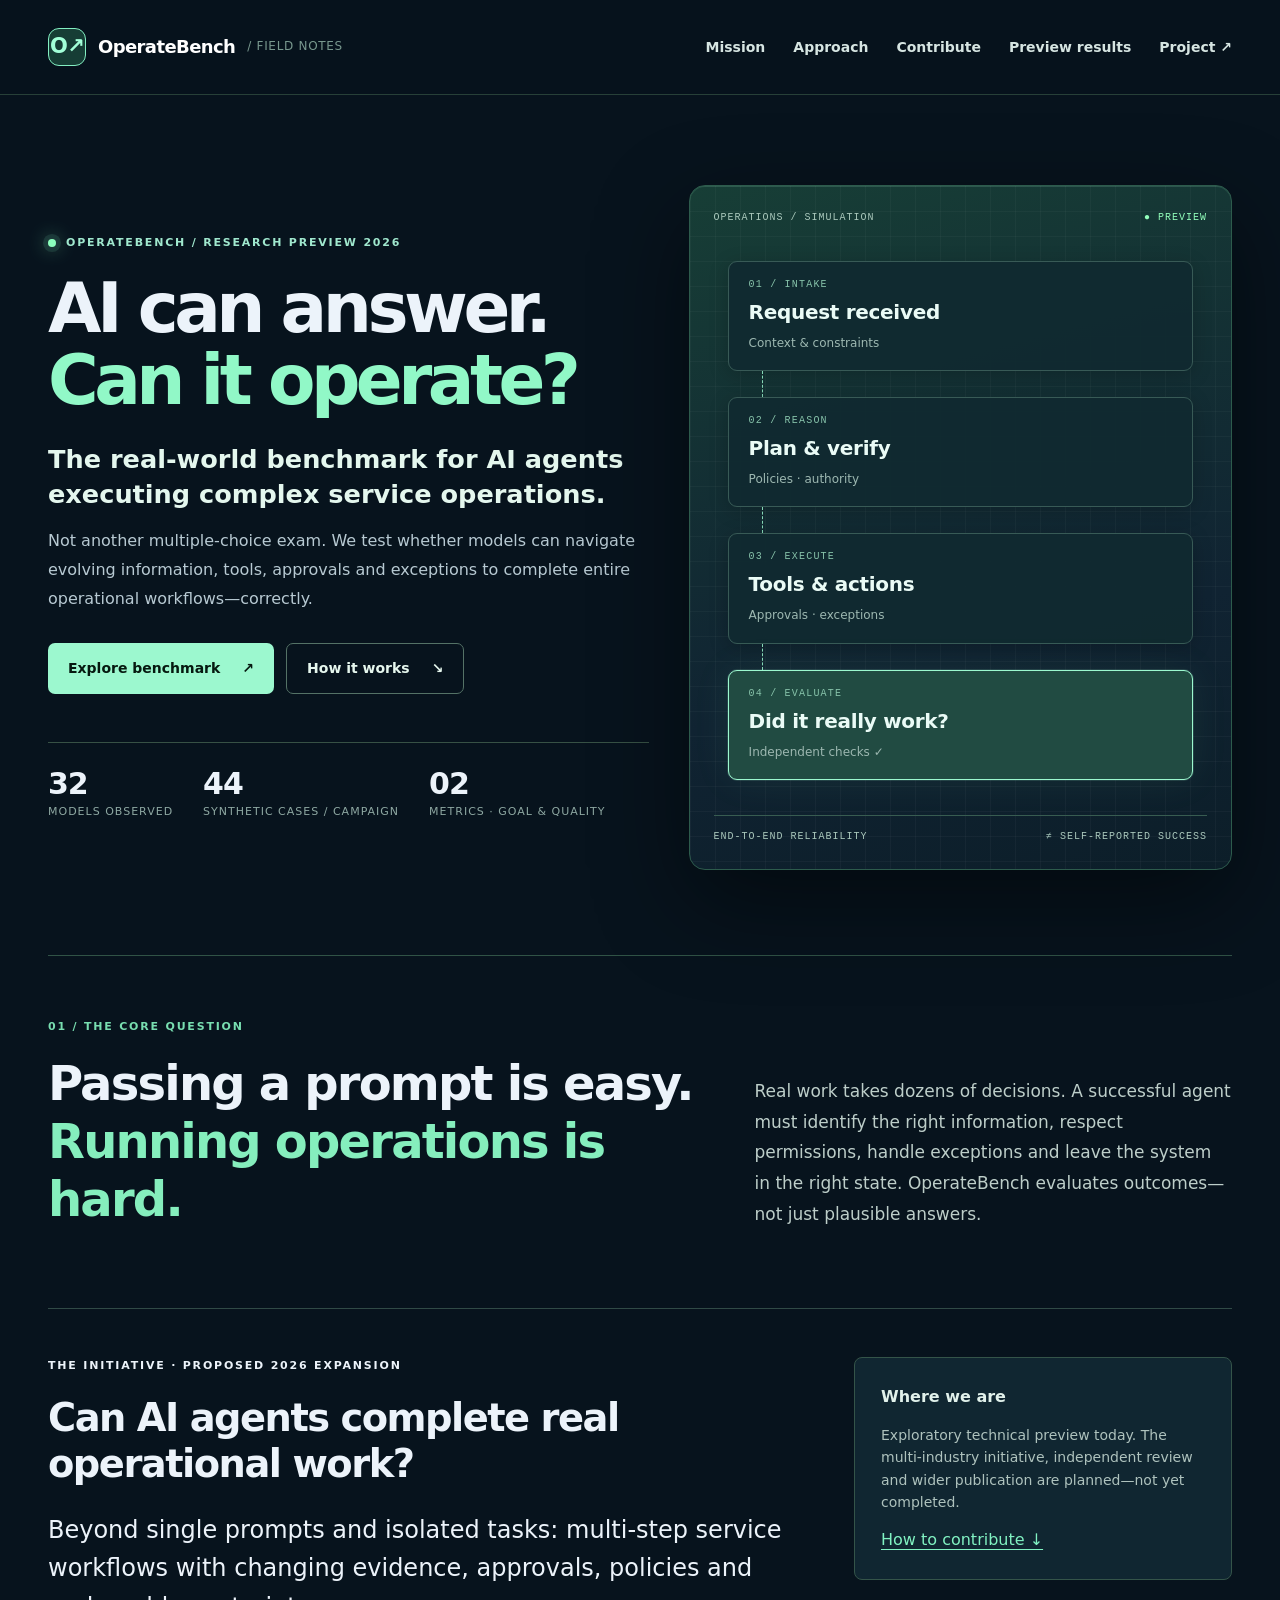
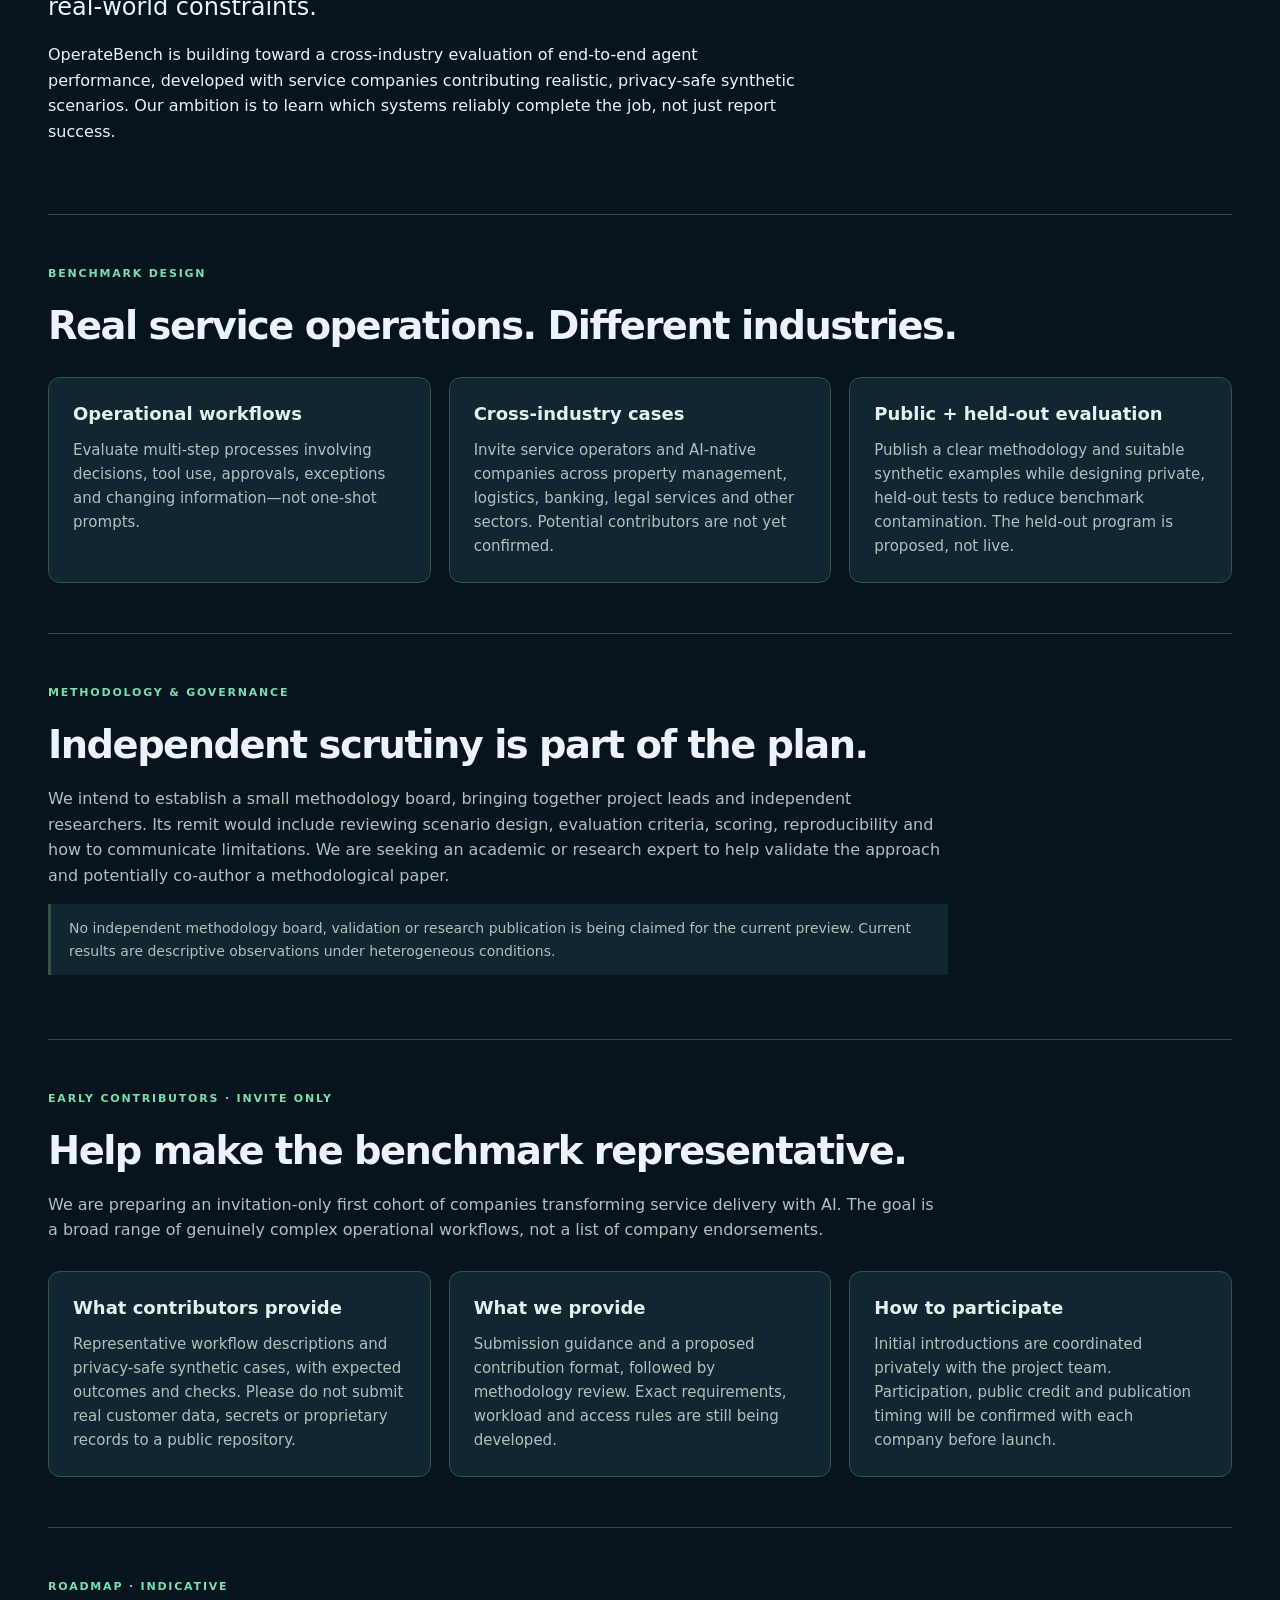
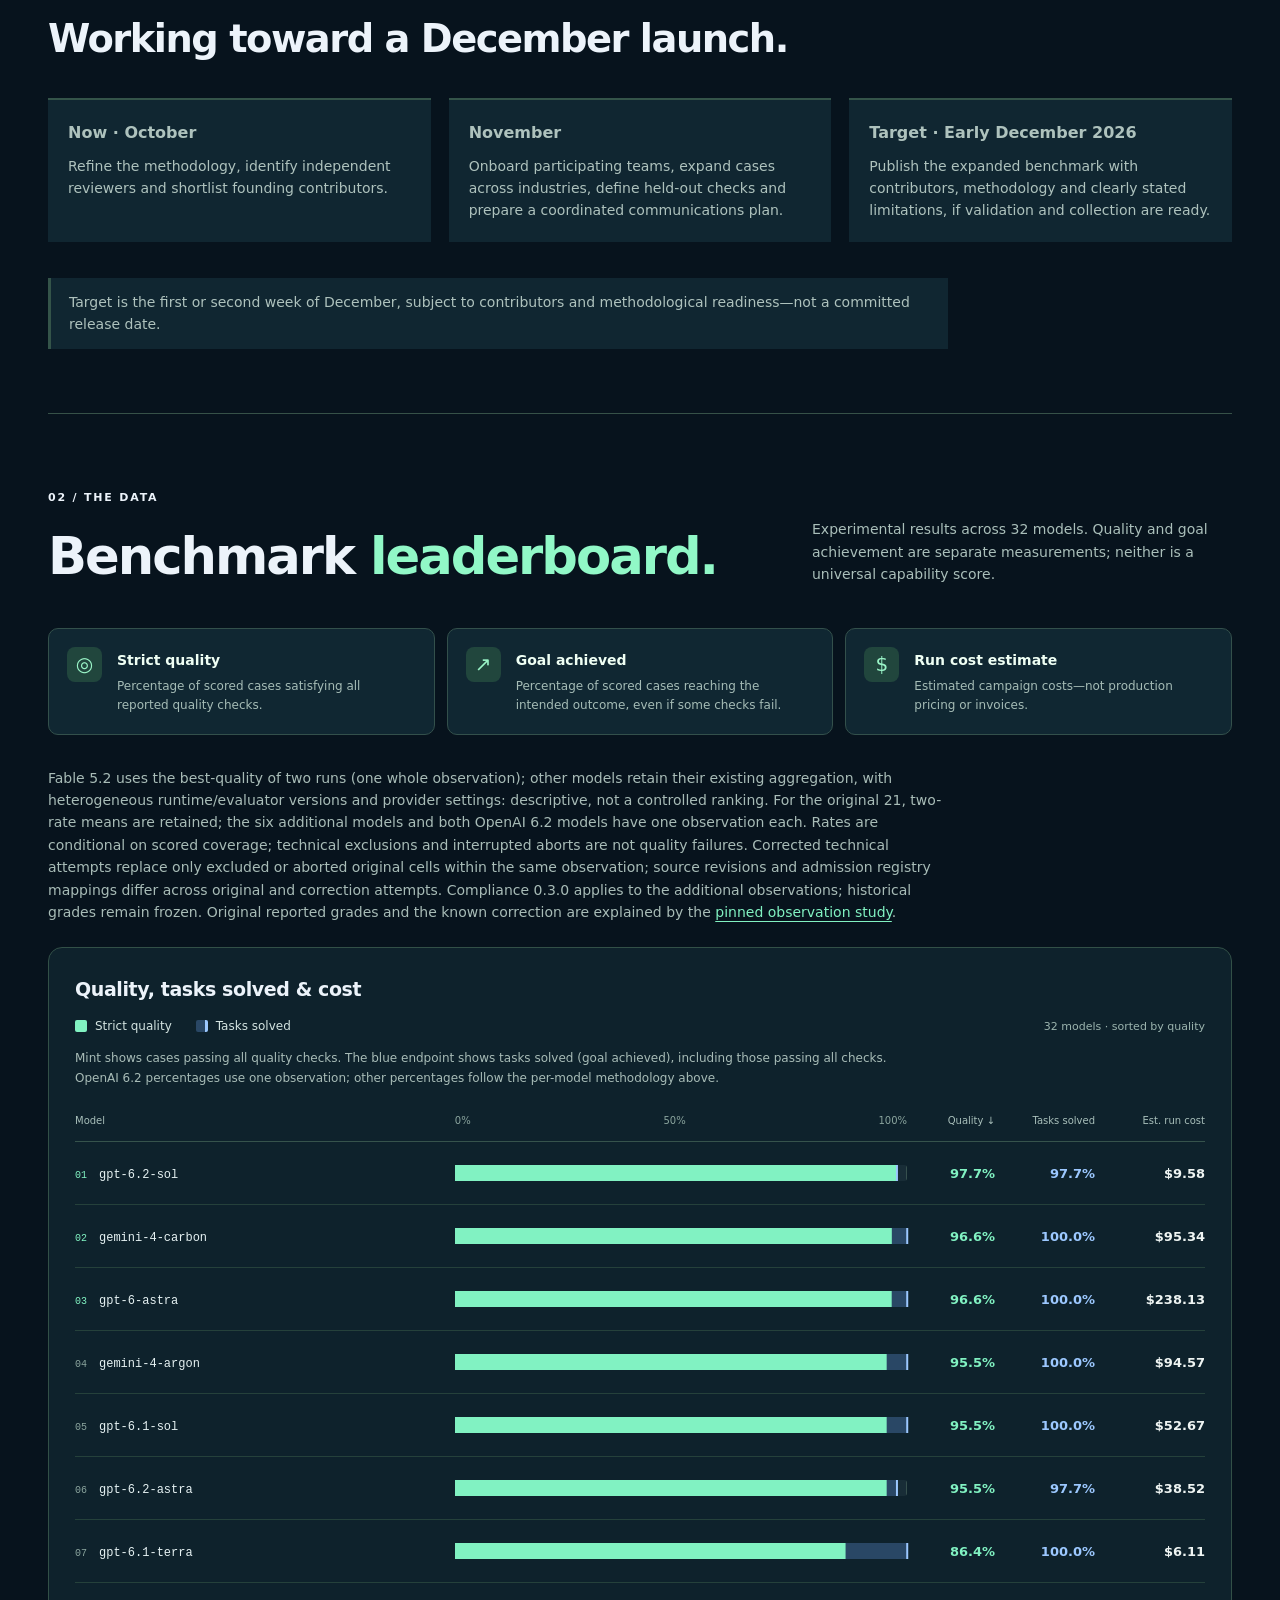
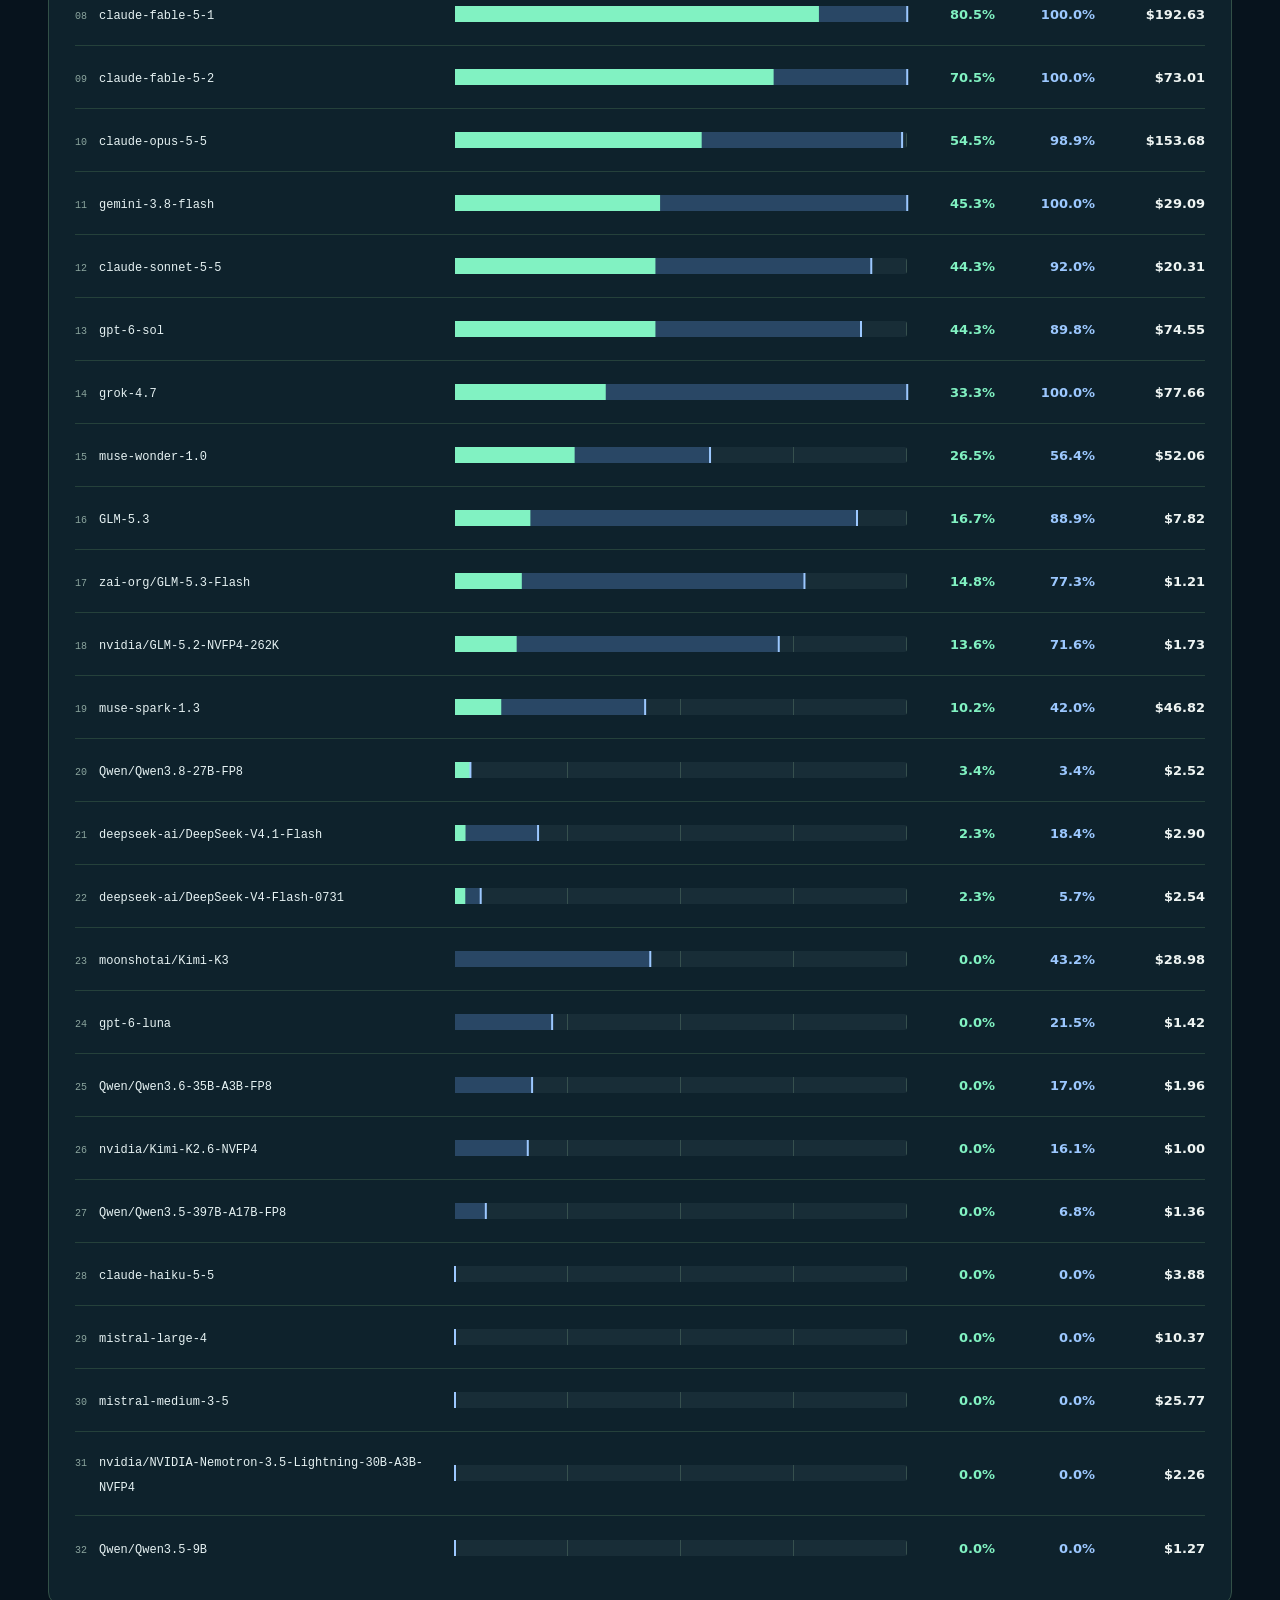
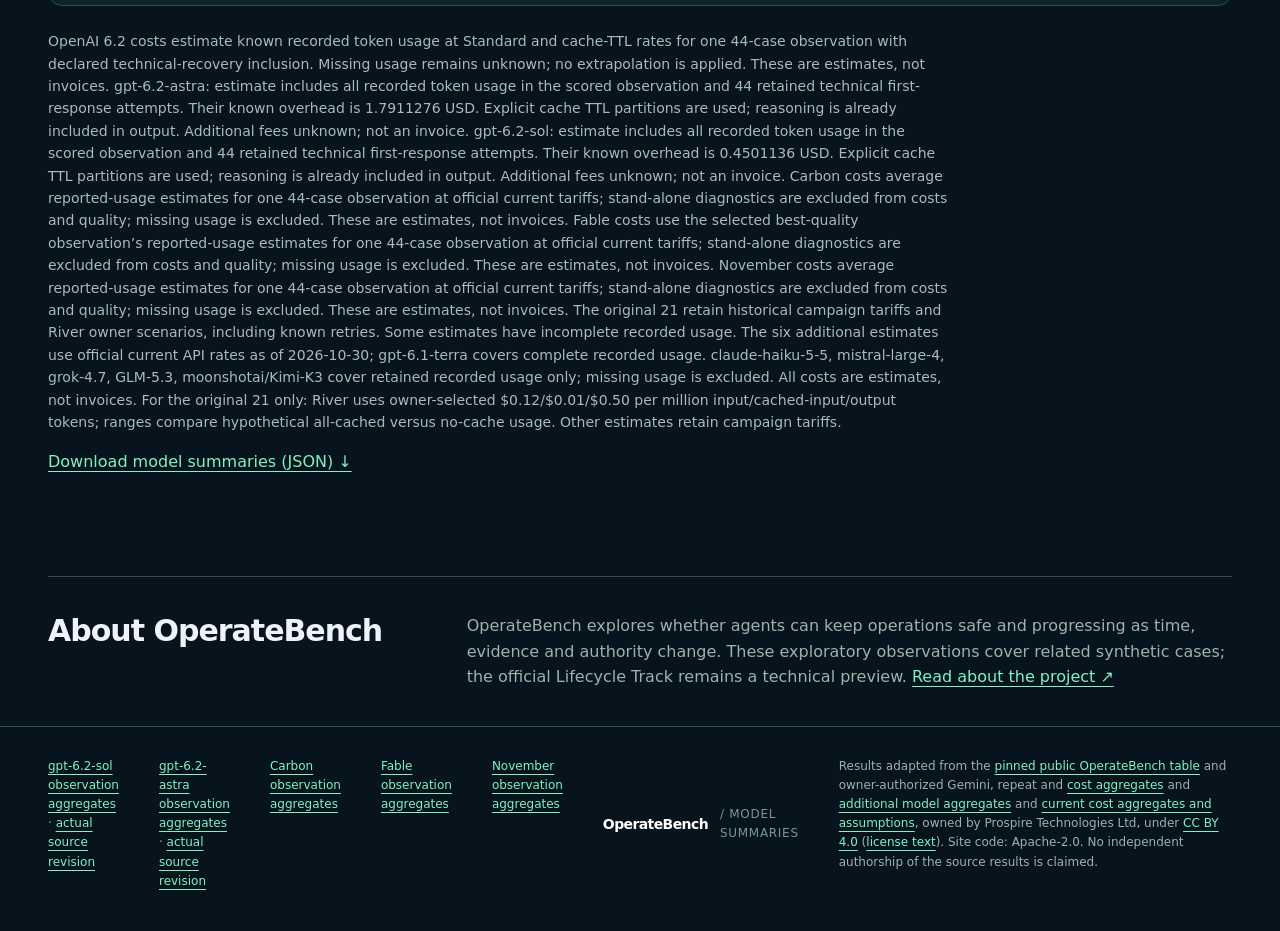
==== site/index.html @ cb1e6f29 "fix: scope single-observation methodology and label model downloads Signed-off-by: Dmitry Khanukov <" ====
<!doctype html>
<html lang="en">
<head>
<meta charset="utf-8">
<meta name="viewport" content="width=device-width, initial-scale=1">
<title>OperateBench — Benchmarking AI in Real Operations</title>
<meta name="description" content="Technical preview and proposed cross-industry evaluation of real-world agent workflows. Current descriptive results for 32 models.">
<meta name="color-scheme" content="light">
<meta name="theme-color" content="#122c35">
<meta http-equiv="Content-Security-Policy" content="default-src 'none'; style-src 'self'; base-uri 'none'; form-action 'none'; img-src 'self'">
<link rel="icon" type="image/svg+xml" href="./favicon.svg">
<link rel="stylesheet" href="./style.css?v=35344b7bf793">
</head>
<body>
<a class="skip" href="#main">Skip to content</a>
<header class="masthead"><a class="brand" href="./"><span class="mark" aria-hidden="true">O↗</span>OperateBench <span class="brand-sub">/ Field notes</span></a><nav aria-label="Main"><a href="#mission">Mission</a><a href="#approach">Approach</a><a href="#participate">Contribute</a><a href="#results">Preview results</a><a href="https://github.com/DwellyOrg/OperateBench/tree/963c6b265c71a632d9b333b01e0edcb21685d9e3">Project ↗</a></nav></header>
<main id="main">
<section class="hero"><div class="hero-content"><p class="eyebrow"><span class="pulse-dot"></span> OPERATEBENCH / RESEARCH PREVIEW 2026</p><h1>AI can answer.<br><em>Can it operate?</em></h1><p class="lede">The real-world benchmark for AI agents executing complex service operations.</p><p class="hero-body">Not another multiple-choice exam. We test whether models can navigate evolving information, tools, approvals and exceptions to complete entire operational workflows—correctly.</p><div class="hero-actions"><a class="primary-action" href="#results">Explore benchmark <span aria-hidden="true">↗</span></a><a class="secondary-action" href="#approach">How it works <span aria-hidden="true">↘</span></a></div><div class="hero-stats"><div><strong>32</strong><span>models observed</span></div><div><strong>44</strong><span>synthetic cases / campaign</span></div><div><strong>02</strong><span>metrics · goal &amp; quality</span></div></div></div><div class="hero-visual" aria-label="Conceptual agent operations workflow diagram"><div class="visual-top"><span>OPERATIONS / SIMULATION</span><span class="live-indicator">● PREVIEW</span></div><div class="workflow"><div class="workflow-step"><small>01 / INTAKE</small><strong>Request received</strong><span>Context &amp; constraints</span></div><div class="workflow-connector"></div><div class="workflow-step"><small>02 / REASON</small><strong>Plan &amp; verify</strong><span>Policies · authority</span></div><div class="workflow-connector"></div><div class="workflow-step"><small>03 / EXECUTE</small><strong>Tools &amp; actions</strong><span>Approvals · exceptions</span></div><div class="workflow-connector"></div><div class="workflow-step active"><small>04 / EVALUATE</small><strong>Did it really work?</strong><span>Independent checks <span aria-hidden="true">✓</span></span></div></div><div class="visual-bottom"><span>END-TO-END RELIABILITY</span><span>≠ SELF-REPORTED SUCCESS</span></div></div></section><section class="benchmark-intro"><div><p class="eyebrow">01 / THE CORE QUESTION</p><h2>Passing a prompt is easy.<br><span>Running operations is hard.</span></h2></div><p>Real work takes dozens of decisions. A successful agent must identify the right information, respect permissions, handle exceptions and leave the system in the right state. OperateBench evaluates outcomes—not just plausible answers.</p></section>
<section class="mission" id="mission" aria-labelledby="mission-title"><div><p class="eyebrow">The initiative · Proposed 2026 expansion</p><h2 id="mission-title">Can AI agents complete real operational work?</h2><p class="lede">Beyond single prompts and isolated tasks: multi-step service workflows with changing evidence, approvals, policies and real-world constraints.</p><p>OperateBench is building toward a cross-industry evaluation of end-to-end agent performance, developed with service companies contributing realistic, privacy-safe synthetic scenarios. Our ambition is to learn which systems reliably complete the job, not just report success.</p></div><aside class="mission-aside"><strong>Where we are</strong><p>Exploratory technical preview today. The multi-industry initiative, independent review and wider publication are planned—not yet completed.</p><a href="#participate">How to contribute ↓</a></aside></section>
<section class="info-section" id="approach"><p class="eyebrow">Benchmark design</p><h2>Real service operations. Different industries.</h2><div class="info-grid"><article><h3>Operational workflows</h3><p>Evaluate multi-step processes involving decisions, tool use, approvals, exceptions and changing information—not one-shot prompts.</p></article><article><h3>Cross-industry cases</h3><p>Invite service operators and AI-native companies across property management, logistics, banking, legal services and other sectors. Potential contributors are not yet confirmed.</p></article><article><h3>Public + held-out evaluation</h3><p>Publish a clear methodology and suitable synthetic examples while designing private, held-out tests to reduce benchmark contamination. The held-out program is proposed, not live.</p></article></div></section>
<section class="info-section" id="governance"><p class="eyebrow">Methodology &amp; governance</p><h2>Independent scrutiny is part of the plan.</h2><p>We intend to establish a small methodology board, bringing together project leads and independent researchers. Its remit would include reviewing scenario design, evaluation criteria, scoring, reproducibility and how to communicate limitations. We are seeking an academic or research expert to help validate the approach and potentially co-author a methodological paper.</p><p class="notice">No independent methodology board, validation or research publication is being claimed for the current preview. Current results are descriptive observations under heterogeneous conditions.</p></section>
<section class="info-section" id="participate"><p class="eyebrow">Early contributors · Invite only</p><h2>Help make the benchmark representative.</h2><p>We are preparing an invitation-only first cohort of companies transforming service delivery with AI. The goal is a broad range of genuinely complex operational workflows, not a list of company endorsements.</p><div class="info-grid"><article><h3>What contributors provide</h3><p>Representative workflow descriptions and privacy-safe synthetic cases, with expected outcomes and checks. Please do not submit real customer data, secrets or proprietary records to a public repository.</p></article><article><h3>What we provide</h3><p>Submission guidance and a proposed contribution format, followed by methodology review. Exact requirements, workload and access rules are still being developed.</p></article><article><h3>How to participate</h3><p>Initial introductions are coordinated privately with the project team. Participation, public credit and publication timing will be confirmed with each company before launch.</p></article></div></section>
<section class="info-section roadmap" id="roadmap"><p class="eyebrow">Roadmap · Indicative</p><h2>Working toward a December launch.</h2><div class="milestones"><p><strong>Now · October</strong><span>Refine the methodology, identify independent reviewers and shortlist founding contributors.</span></p><p><strong>November</strong><span>Onboard participating teams, expand cases across industries, define held-out checks and prepare a coordinated communications plan.</span></p><p><strong>Target · Early December 2026</strong><span>Publish the expanded benchmark with contributors, methodology and clearly stated limitations, if validation and collection are ready.</span></p></div><p class="notice">Target is the first or second week of December, subject to contributors and methodological readiness—not a committed release date.</p></section>
<section id="results" aria-labelledby="results-title"><div class="section-heading"><div><p class="eyebrow">02 / THE DATA</p><h2 id="results-title">Benchmark <em>leaderboard.</em></h2></div><p>Experimental results across 32 models. Quality and goal achievement are separate measurements; neither is a universal capability score.</p></div><div class="metric-explainer"><div><span class="metric-glyph">◎</span><div><strong>Strict quality</strong><p>Percentage of scored cases satisfying all reported quality checks.</p></div></div><div><span class="metric-glyph">↗</span><div><strong>Goal achieved</strong><p>Percentage of scored cases reaching the intended outcome, even if some checks fail.</p></div></div><div><span class="metric-glyph">$</span><div><strong>Run cost estimate</strong><p>Estimated campaign costs—not production pricing or invoices.</p></div></div></div><p id="method">Fable 5.2 uses the best-quality of two runs (one whole observation); other models retain their existing aggregation, with heterogeneous runtime/evaluator versions and provider settings: descriptive, not a controlled ranking. For the original 21, two-rate means are retained; the six additional models and both OpenAI 6.2 models have one observation each. Rates are conditional on scored coverage; technical exclusions and interrupted aborts are not quality failures. Corrected technical attempts replace only excluded or aborted original cells within the same observation; source revisions and admission registry mappings differ across original and correction attempts. Compliance 0.3.0 applies to the additional observations; historical grades remain frozen. Original reported grades and the known correction are explained by the <a href="https://github.com/DwellyOrg/OperateBench/blob/3672fdeb6153e6677f5d36d6e6628f50f2efb1d5/docs/studies/2026-10-observations.md">pinned observation study</a>.</p>
<figure class="leaderboard" aria-labelledby="chart-title" aria-describedby="chart-note method cost-note"><figcaption id="chart-title">Quality, tasks solved &amp; cost</figcaption><div class="chart-key"><span><i class="quality-key" aria-hidden="true"></i>Strict quality</span><span><i class="goal-key" aria-hidden="true"></i>Tasks solved</span><span class="chart-sort">32 models · sorted by quality</span></div><p id="chart-note">Mint shows cases passing all quality checks. The blue endpoint shows tasks solved (goal achieved), including those passing all checks. OpenAI 6.2 percentages use one observation; other percentages follow the per-model methodology above.</p><div class="chart-header" aria-hidden="true"><span>Model</span><span class="chart-axis"><span>0%</span><span>50%</span><span>100%</span></span><span>Quality ↓</span><span>Tasks solved</span><span>Est. run cost</span></div><ol class="chart"><li class="chart-row"><div class="chart-model"><span class="chart-rank" aria-hidden="true">01</span><span><code>gpt-6.2-sol</code></span></div><span class="bar" aria-hidden="true"><svg viewBox="0 0 100 16" preserveAspectRatio="none"><rect class="goal-fill" width="97.7272727273" height="16"/><rect class="quality-fill" width="97.7272727273" height="16"/><line class="goal-marker" x1="97.7272727273" x2="97.7272727273" y1="0" y2="16" vector-effect="non-scaling-stroke"/></svg></span><span class="chart-stat quality-stat"><span class="metric-label">Strict quality</span><strong>97.7%</strong></span><span class="chart-stat goal-stat"><span class="metric-label">Tasks solved</span><strong>97.7%</strong></span><span class="chart-stat chart-cost"><span class="metric-label">Est. run cost</span><strong>$9.58</strong></span></li><li class="chart-row"><div class="chart-model"><span class="chart-rank" aria-hidden="true">02</span><span><code>gemini-4-carbon</code></span></div><span class="bar" aria-hidden="true"><svg viewBox="0 0 100 16" preserveAspectRatio="none"><rect class="goal-fill" width="100.0000000000" height="16"/><rect class="quality-fill" width="96.5909090909" height="16"/><line class="goal-marker" x1="100.0000000000" x2="100.0000000000" y1="0" y2="16" vector-effect="non-scaling-stroke"/></svg></span><span class="chart-stat quality-stat"><span class="metric-label">Strict quality</span><strong>96.6%</strong></span><span class="chart-stat goal-stat"><span class="metric-label">Tasks solved</span><strong>100.0%</strong></span><span class="chart-stat chart-cost"><span class="metric-label">Est. run cost</span><strong>$95.34</strong></span></li><li class="chart-row"><div class="chart-model"><span class="chart-rank" aria-hidden="true">03</span><span><code>gpt-6-astra</code></span></div><span class="bar" aria-hidden="true"><svg viewBox="0 0 100 16" preserveAspectRatio="none"><rect class="goal-fill" width="100.0000000000" height="16"/><rect class="quality-fill" width="96.5644820296" height="16"/><line class="goal-marker" x1="100.0000000000" x2="100.0000000000" y1="0" y2="16" vector-effect="non-scaling-stroke"/></svg></span><span class="chart-stat quality-stat"><span class="metric-label">Strict quality</span><strong>96.6%</strong></span><span class="chart-stat goal-stat"><span class="metric-label">Tasks solved</span><strong>100.0%</strong></span><span class="chart-stat chart-cost"><span class="metric-label">Est. run cost</span><strong>$238.13</strong></span></li><li class="chart-row"><div class="chart-model"><span class="chart-rank" aria-hidden="true">04</span><span><code>gemini-4-argon</code></span></div><span class="bar" aria-hidden="true"><svg viewBox="0 0 100 16" preserveAspectRatio="none"><rect class="goal-fill" width="100.0000000000" height="16"/><rect class="quality-fill" width="95.4545454545" height="16"/><line class="goal-marker" x1="100.0000000000" x2="100.0000000000" y1="0" y2="16" vector-effect="non-scaling-stroke"/></svg></span><span class="chart-stat quality-stat"><span class="metric-label">Strict quality</span><strong>95.5%</strong></span><span class="chart-stat goal-stat"><span class="metric-label">Tasks solved</span><strong>100.0%</strong></span><span class="chart-stat chart-cost"><span class="metric-label">Est. run cost</span><strong>$94.57</strong></span></li><li class="chart-row"><div class="chart-model"><span class="chart-rank" aria-hidden="true">05</span><span><code>gpt-6.1-sol</code></span></div><span class="bar" aria-hidden="true"><svg viewBox="0 0 100 16" preserveAspectRatio="none"><rect class="goal-fill" width="100.0000000000" height="16"/><rect class="quality-fill" width="95.4545454545" height="16"/><line class="goal-marker" x1="100.0000000000" x2="100.0000000000" y1="0" y2="16" vector-effect="non-scaling-stroke"/></svg></span><span class="chart-stat quality-stat"><span class="metric-label">Strict quality</span><strong>95.5%</strong></span><span class="chart-stat goal-stat"><span class="metric-label">Tasks solved</span><strong>100.0%</strong></span><span class="chart-stat chart-cost"><span class="metric-label">Est. run cost</span><strong>$52.67</strong></span></li><li class="chart-row"><div class="chart-model"><span class="chart-rank" aria-hidden="true">06</span><span><code>gpt-6.2-astra</code></span></div><span class="bar" aria-hidden="true"><svg viewBox="0 0 100 16" preserveAspectRatio="none"><rect class="goal-fill" width="97.7272727273" height="16"/><rect class="quality-fill" width="95.4545454545" height="16"/><line class="goal-marker" x1="97.7272727273" x2="97.7272727273" y1="0" y2="16" vector-effect="non-scaling-stroke"/></svg></span><span class="chart-stat quality-stat"><span class="metric-label">Strict quality</span><strong>95.5%</strong></span><span class="chart-stat goal-stat"><span class="metric-label">Tasks solved</span><strong>97.7%</strong></span><span class="chart-stat chart-cost"><span class="metric-label">Est. run cost</span><strong>$38.52</strong></span></li><li class="chart-row"><div class="chart-model"><span class="chart-rank" aria-hidden="true">07</span><span><code>gpt-6.1-terra</code></span></div><span class="bar" aria-hidden="true"><svg viewBox="0 0 100 16" preserveAspectRatio="none"><rect class="goal-fill" width="100.0000000000" height="16"/><rect class="quality-fill" width="86.3636363636" height="16"/><line class="goal-marker" x1="100.0000000000" x2="100.0000000000" y1="0" y2="16" vector-effect="non-scaling-stroke"/></svg></span><span class="chart-stat quality-stat"><span class="metric-label">Strict quality</span><strong>86.4%</strong></span><span class="chart-stat goal-stat"><span class="metric-label">Tasks solved</span><strong>100.0%</strong></span><span class="chart-stat chart-cost"><span class="metric-label">Est. run cost</span><strong>$6.11</strong></span></li><li class="chart-row"><div class="chart-model"><span class="chart-rank" aria-hidden="true">08</span><span><code>claude-fable-5-1</code></span></div><span class="bar" aria-hidden="true"><svg viewBox="0 0 100 16" preserveAspectRatio="none"><rect class="goal-fill" width="100.0000000000" height="16"/><rect class="quality-fill" width="80.4704016913" height="16"/><line class="goal-marker" x1="100.0000000000" x2="100.0000000000" y1="0" y2="16" vector-effect="non-scaling-stroke"/></svg></span><span class="chart-stat quality-stat"><span class="metric-label">Strict quality</span><strong>80.5%</strong></span><span class="chart-stat goal-stat"><span class="metric-label">Tasks solved</span><strong>100.0%</strong></span><span class="chart-stat chart-cost"><span class="metric-label">Est. run cost</span><strong>$192.63</strong></span></li><li class="chart-row"><div class="chart-model"><span class="chart-rank" aria-hidden="true">09</span><span><code>claude-fable-5-2</code></span></div><span class="bar" aria-hidden="true"><svg viewBox="0 0 100 16" preserveAspectRatio="none"><rect class="goal-fill" width="100.0000000000" height="16"/><rect class="quality-fill" width="70.4545454545" height="16"/><line class="goal-marker" x1="100.0000000000" x2="100.0000000000" y1="0" y2="16" vector-effect="non-scaling-stroke"/></svg></span><span class="chart-stat quality-stat"><span class="metric-label">Strict quality</span><strong>70.5%</strong></span><span class="chart-stat goal-stat"><span class="metric-label">Tasks solved</span><strong>100.0%</strong></span><span class="chart-stat chart-cost"><span class="metric-label">Est. run cost</span><strong>$73.01</strong></span></li><li class="chart-row"><div class="chart-model"><span class="chart-rank" aria-hidden="true">10</span><span><code>claude-opus-5-5</code></span></div><span class="bar" aria-hidden="true"><svg viewBox="0 0 100 16" preserveAspectRatio="none"><rect class="goal-fill" width="98.8636363636" height="16"/><rect class="quality-fill" width="54.5454545455" height="16"/><line class="goal-marker" x1="98.8636363636" x2="98.8636363636" y1="0" y2="16" vector-effect="non-scaling-stroke"/></svg></span><span class="chart-stat quality-stat"><span class="metric-label">Strict quality</span><strong>54.5%</strong></span><span class="chart-stat goal-stat"><span class="metric-label">Tasks solved</span><strong>98.9%</strong></span><span class="chart-stat chart-cost"><span class="metric-label">Est. run cost</span><strong>$153.68</strong></span></li><li class="chart-row"><div class="chart-model"><span class="chart-rank" aria-hidden="true">11</span><span><code>gemini-3.8-flash</code></span></div><span class="bar" aria-hidden="true"><svg viewBox="0 0 100 16" preserveAspectRatio="none"><rect class="goal-fill" width="100.0000000000" height="16"/><rect class="quality-fill" width="45.3488372093" height="16"/><line class="goal-marker" x1="100.0000000000" x2="100.0000000000" y1="0" y2="16" vector-effect="non-scaling-stroke"/></svg></span><span class="chart-stat quality-stat"><span class="metric-label">Strict quality</span><strong>45.3%</strong></span><span class="chart-stat goal-stat"><span class="metric-label">Tasks solved</span><strong>100.0%</strong></span><span class="chart-stat chart-cost"><span class="metric-label">Est. run cost</span><strong>$29.09</strong></span></li><li class="chart-row"><div class="chart-model"><span class="chart-rank" aria-hidden="true">12</span><span><code>claude-sonnet-5-5</code></span></div><span class="bar" aria-hidden="true"><svg viewBox="0 0 100 16" preserveAspectRatio="none"><rect class="goal-fill" width="92.0454545455" height="16"/><rect class="quality-fill" width="44.3181818182" height="16"/><line class="goal-marker" x1="92.0454545455" x2="92.0454545455" y1="0" y2="16" vector-effect="non-scaling-stroke"/></svg></span><span class="chart-stat quality-stat"><span class="metric-label">Strict quality</span><strong>44.3%</strong></span><span class="chart-stat goal-stat"><span class="metric-label">Tasks solved</span><strong>92.0%</strong></span><span class="chart-stat chart-cost"><span class="metric-label">Est. run cost</span><strong>$20.31</strong></span></li><li class="chart-row"><div class="chart-model"><span class="chart-rank" aria-hidden="true">13</span><span><code>gpt-6-sol</code></span></div><span class="bar" aria-hidden="true"><svg viewBox="0 0 100 16" preserveAspectRatio="none"><rect class="goal-fill" width="89.7727272727" height="16"/><rect class="quality-fill" width="44.3181818182" height="16"/><line class="goal-marker" x1="89.7727272727" x2="89.7727272727" y1="0" y2="16" vector-effect="non-scaling-stroke"/></svg></span><span class="chart-stat quality-stat"><span class="metric-label">Strict quality</span><strong>44.3%</strong></span><span class="chart-stat goal-stat"><span class="metric-label">Tasks solved</span><strong>89.8%</strong></span><span class="chart-stat chart-cost"><span class="metric-label">Est. run cost</span><strong>$74.55</strong></span></li><li class="chart-row"><div class="chart-model"><span class="chart-rank" aria-hidden="true">14</span><span><code>grok-4.7</code></span></div><span class="bar" aria-hidden="true"><svg viewBox="0 0 100 16" preserveAspectRatio="none"><rect class="goal-fill" width="100.0000000000" height="16"/><rect class="quality-fill" width="33.3333333333" height="16"/><line class="goal-marker" x1="100.0000000000" x2="100.0000000000" y1="0" y2="16" vector-effect="non-scaling-stroke"/></svg></span><span class="chart-stat quality-stat"><span class="metric-label">Strict quality</span><strong>33.3%</strong></span><span class="chart-stat goal-stat"><span class="metric-label">Tasks solved</span><strong>100.0%</strong></span><span class="chart-stat chart-cost"><span class="metric-label">Est. run cost</span><strong>$77.66</strong></span></li><li class="chart-row"><div class="chart-model"><span class="chart-rank" aria-hidden="true">15</span><span><code>muse-wonder-1.0</code></span></div><span class="bar" aria-hidden="true"><svg viewBox="0 0 100 16" preserveAspectRatio="none"><rect class="goal-fill" width="56.3953488372" height="16"/><rect class="quality-fill" width="26.4534883721" height="16"/><line class="goal-marker" x1="56.3953488372" x2="56.3953488372" y1="0" y2="16" vector-effect="non-scaling-stroke"/></svg></span><span class="chart-stat quality-stat"><span class="metric-label">Strict quality</span><strong>26.5%</strong></span><span class="chart-stat goal-stat"><span class="metric-label">Tasks solved</span><strong>56.4%</strong></span><span class="chart-stat chart-cost"><span class="metric-label">Est. run cost</span><strong>$52.06</strong></span></li><li class="chart-row"><div class="chart-model"><span class="chart-rank" aria-hidden="true">16</span><span><code>GLM-5.3</code></span></div><span class="bar" aria-hidden="true"><svg viewBox="0 0 100 16" preserveAspectRatio="none"><rect class="goal-fill" width="88.8888888889" height="16"/><rect class="quality-fill" width="16.6666666667" height="16"/><line class="goal-marker" x1="88.8888888889" x2="88.8888888889" y1="0" y2="16" vector-effect="non-scaling-stroke"/></svg></span><span class="chart-stat quality-stat"><span class="metric-label">Strict quality</span><strong>16.7%</strong></span><span class="chart-stat goal-stat"><span class="metric-label">Tasks solved</span><strong>88.9%</strong></span><span class="chart-stat chart-cost"><span class="metric-label">Est. run cost</span><strong>$7.82</strong></span></li><li class="chart-row"><div class="chart-model"><span class="chart-rank" aria-hidden="true">17</span><span><code>zai-org/GLM-5.3-Flash</code></span></div><span class="bar" aria-hidden="true"><svg viewBox="0 0 100 16" preserveAspectRatio="none"><rect class="goal-fill" width="77.2727272727" height="16"/><rect class="quality-fill" width="14.7727272727" height="16"/><line class="goal-marker" x1="77.2727272727" x2="77.2727272727" y1="0" y2="16" vector-effect="non-scaling-stroke"/></svg></span><span class="chart-stat quality-stat"><span class="metric-label">Strict quality</span><strong>14.8%</strong></span><span class="chart-stat goal-stat"><span class="metric-label">Tasks solved</span><strong>77.3%</strong></span><span class="chart-stat chart-cost"><span class="metric-label">Est. run cost</span><strong>$1.21</strong></span></li><li class="chart-row"><div class="chart-model"><span class="chart-rank" aria-hidden="true">18</span><span><code>nvidia/GLM-5.2-NVFP4-262K</code></span></div><span class="bar" aria-hidden="true"><svg viewBox="0 0 100 16" preserveAspectRatio="none"><rect class="goal-fill" width="71.5909090909" height="16"/><rect class="quality-fill" width="13.6363636364" height="16"/><line class="goal-marker" x1="71.5909090909" x2="71.5909090909" y1="0" y2="16" vector-effect="non-scaling-stroke"/></svg></span><span class="chart-stat quality-stat"><span class="metric-label">Strict quality</span><strong>13.6%</strong></span><span class="chart-stat goal-stat"><span class="metric-label">Tasks solved</span><strong>71.6%</strong></span><span class="chart-stat chart-cost"><span class="metric-label">Est. run cost</span><strong>$1.73</strong></span></li><li class="chart-row"><div class="chart-model"><span class="chart-rank" aria-hidden="true">19</span><span><code>muse-spark-1.3</code></span></div><span class="bar" aria-hidden="true"><svg viewBox="0 0 100 16" preserveAspectRatio="none"><rect class="goal-fill" width="42.0454545455" height="16"/><rect class="quality-fill" width="10.2272727273" height="16"/><line class="goal-marker" x1="42.0454545455" x2="42.0454545455" y1="0" y2="16" vector-effect="non-scaling-stroke"/></svg></span><span class="chart-stat quality-stat"><span class="metric-label">Strict quality</span><strong>10.2%</strong></span><span class="chart-stat goal-stat"><span class="metric-label">Tasks solved</span><strong>42.0%</strong></span><span class="chart-stat chart-cost"><span class="metric-label">Est. run cost</span><strong>$46.82</strong></span></li><li class="chart-row"><div class="chart-model"><span class="chart-rank" aria-hidden="true">20</span><span><code>Qwen/Qwen3.8-27B-FP8</code></span></div><span class="bar" aria-hidden="true"><svg viewBox="0 0 100 16" preserveAspectRatio="none"><rect class="goal-fill" width="3.4090909091" height="16"/><rect class="quality-fill" width="3.4090909091" height="16"/><line class="goal-marker" x1="3.4090909091" x2="3.4090909091" y1="0" y2="16" vector-effect="non-scaling-stroke"/></svg></span><span class="chart-stat quality-stat"><span class="metric-label">Strict quality</span><strong>3.4%</strong></span><span class="chart-stat goal-stat"><span class="metric-label">Tasks solved</span><strong>3.4%</strong></span><span class="chart-stat chart-cost"><span class="metric-label">Est. run cost</span><strong>$2.52</strong></span></li><li class="chart-row"><div class="chart-model"><span class="chart-rank" aria-hidden="true">21</span><span><code>deepseek-ai/DeepSeek-V4.1-Flash</code></span></div><span class="bar" aria-hidden="true"><svg viewBox="0 0 100 16" preserveAspectRatio="none"><rect class="goal-fill" width="18.3668076110" height="16"/><rect class="quality-fill" width="2.3255813953" height="16"/><line class="goal-marker" x1="18.3668076110" x2="18.3668076110" y1="0" y2="16" vector-effect="non-scaling-stroke"/></svg></span><span class="chart-stat quality-stat"><span class="metric-label">Strict quality</span><strong>2.3%</strong></span><span class="chart-stat goal-stat"><span class="metric-label">Tasks solved</span><strong>18.4%</strong></span><span class="chart-stat chart-cost"><span class="metric-label">Est. run cost</span><strong>$2.90</strong></span></li><li class="chart-row"><div class="chart-model"><span class="chart-rank" aria-hidden="true">22</span><span><code>deepseek-ai/DeepSeek-V4-Flash-0731</code></span></div><span class="bar" aria-hidden="true"><svg viewBox="0 0 100 16" preserveAspectRatio="none"><rect class="goal-fill" width="5.6818181818" height="16"/><rect class="quality-fill" width="2.2727272727" height="16"/><line class="goal-marker" x1="5.6818181818" x2="5.6818181818" y1="0" y2="16" vector-effect="non-scaling-stroke"/></svg></span><span class="chart-stat quality-stat"><span class="metric-label">Strict quality</span><strong>2.3%</strong></span><span class="chart-stat goal-stat"><span class="metric-label">Tasks solved</span><strong>5.7%</strong></span><span class="chart-stat chart-cost"><span class="metric-label">Est. run cost</span><strong>$2.54</strong></span></li><li class="chart-row"><div class="chart-model"><span class="chart-rank" aria-hidden="true">23</span><span><code>moonshotai/Kimi-K3</code></span></div><span class="bar" aria-hidden="true"><svg viewBox="0 0 100 16" preserveAspectRatio="none"><rect class="goal-fill" width="43.1818181818" height="16"/><rect class="quality-fill" width="0.0000000000" height="16"/><line class="goal-marker" x1="43.1818181818" x2="43.1818181818" y1="0" y2="16" vector-effect="non-scaling-stroke"/></svg></span><span class="chart-stat quality-stat"><span class="metric-label">Strict quality</span><strong>0.0%</strong></span><span class="chart-stat goal-stat"><span class="metric-label">Tasks solved</span><strong>43.2%</strong></span><span class="chart-stat chart-cost"><span class="metric-label">Est. run cost</span><strong>$28.98</strong></span></li><li class="chart-row"><div class="chart-model"><span class="chart-rank" aria-hidden="true">24</span><span><code>gpt-6-luna</code></span></div><span class="bar" aria-hidden="true"><svg viewBox="0 0 100 16" preserveAspectRatio="none"><rect class="goal-fill" width="21.4772727273" height="16"/><rect class="quality-fill" width="0.0000000000" height="16"/><line class="goal-marker" x1="21.4772727273" x2="21.4772727273" y1="0" y2="16" vector-effect="non-scaling-stroke"/></svg></span><span class="chart-stat quality-stat"><span class="metric-label">Strict quality</span><strong>0.0%</strong></span><span class="chart-stat goal-stat"><span class="metric-label">Tasks solved</span><strong>21.5%</strong></span><span class="chart-stat chart-cost"><span class="metric-label">Est. run cost</span><strong>$1.42</strong></span></li><li class="chart-row"><div class="chart-model"><span class="chart-rank" aria-hidden="true">25</span><span><code>Qwen/Qwen3.6-35B-A3B-FP8</code></span></div><span class="bar" aria-hidden="true"><svg viewBox="0 0 100 16" preserveAspectRatio="none"><rect class="goal-fill" width="17.0454545455" height="16"/><rect class="quality-fill" width="0.0000000000" height="16"/><line class="goal-marker" x1="17.0454545455" x2="17.0454545455" y1="0" y2="16" vector-effect="non-scaling-stroke"/></svg></span><span class="chart-stat quality-stat"><span class="metric-label">Strict quality</span><strong>0.0%</strong></span><span class="chart-stat goal-stat"><span class="metric-label">Tasks solved</span><strong>17.0%</strong></span><span class="chart-stat chart-cost"><span class="metric-label">Est. run cost</span><strong>$1.96</strong></span></li><li class="chart-row"><div class="chart-model"><span class="chart-rank" aria-hidden="true">26</span><span><code>nvidia/Kimi-K2.6-NVFP4</code></span></div><span class="bar" aria-hidden="true"><svg viewBox="0 0 100 16" preserveAspectRatio="none"><rect class="goal-fill" width="16.0940803383" height="16"/><rect class="quality-fill" width="0.0000000000" height="16"/><line class="goal-marker" x1="16.0940803383" x2="16.0940803383" y1="0" y2="16" vector-effect="non-scaling-stroke"/></svg></span><span class="chart-stat quality-stat"><span class="metric-label">Strict quality</span><strong>0.0%</strong></span><span class="chart-stat goal-stat"><span class="metric-label">Tasks solved</span><strong>16.1%</strong></span><span class="chart-stat chart-cost"><span class="metric-label">Est. run cost</span><strong>$1.00</strong></span></li><li class="chart-row"><div class="chart-model"><span class="chart-rank" aria-hidden="true">27</span><span><code>Qwen/Qwen3.5-397B-A17B-FP8</code></span></div><span class="bar" aria-hidden="true"><svg viewBox="0 0 100 16" preserveAspectRatio="none"><rect class="goal-fill" width="6.8181818182" height="16"/><rect class="quality-fill" width="0.0000000000" height="16"/><line class="goal-marker" x1="6.8181818182" x2="6.8181818182" y1="0" y2="16" vector-effect="non-scaling-stroke"/></svg></span><span class="chart-stat quality-stat"><span class="metric-label">Strict quality</span><strong>0.0%</strong></span><span class="chart-stat goal-stat"><span class="metric-label">Tasks solved</span><strong>6.8%</strong></span><span class="chart-stat chart-cost"><span class="metric-label">Est. run cost</span><strong>$1.36</strong></span></li><li class="chart-row"><div class="chart-model"><span class="chart-rank" aria-hidden="true">28</span><span><code>claude-haiku-5-5</code></span></div><span class="bar" aria-hidden="true"><svg viewBox="0 0 100 16" preserveAspectRatio="none"><rect class="goal-fill" width="0.0000000000" height="16"/><rect class="quality-fill" width="0.0000000000" height="16"/><line class="goal-marker" x1="0.0000000000" x2="0.0000000000" y1="0" y2="16" vector-effect="non-scaling-stroke"/></svg></span><span class="chart-stat quality-stat"><span class="metric-label">Strict quality</span><strong>0.0%</strong></span><span class="chart-stat goal-stat"><span class="metric-label">Tasks solved</span><strong>0.0%</strong></span><span class="chart-stat chart-cost"><span class="metric-label">Est. run cost</span><strong>$3.88</strong></span></li><li class="chart-row"><div class="chart-model"><span class="chart-rank" aria-hidden="true">29</span><span><code>mistral-large-4</code></span></div><span class="bar" aria-hidden="true"><svg viewBox="0 0 100 16" preserveAspectRatio="none"><rect class="goal-fill" width="0.0000000000" height="16"/><rect class="quality-fill" width="0.0000000000" height="16"/><line class="goal-marker" x1="0.0000000000" x2="0.0000000000" y1="0" y2="16" vector-effect="non-scaling-stroke"/></svg></span><span class="chart-stat quality-stat"><span class="metric-label">Strict quality</span><strong>0.0%</strong></span><span class="chart-stat goal-stat"><span class="metric-label">Tasks solved</span><strong>0.0%</strong></span><span class="chart-stat chart-cost"><span class="metric-label">Est. run cost</span><strong>$10.37</strong></span></li><li class="chart-row"><div class="chart-model"><span class="chart-rank" aria-hidden="true">30</span><span><code>mistral-medium-3-5</code></span></div><span class="bar" aria-hidden="true"><svg viewBox="0 0 100 16" preserveAspectRatio="none"><rect class="goal-fill" width="0.0000000000" height="16"/><rect class="quality-fill" width="0.0000000000" height="16"/><line class="goal-marker" x1="0.0000000000" x2="0.0000000000" y1="0" y2="16" vector-effect="non-scaling-stroke"/></svg></span><span class="chart-stat quality-stat"><span class="metric-label">Strict quality</span><strong>0.0%</strong></span><span class="chart-stat goal-stat"><span class="metric-label">Tasks solved</span><strong>0.0%</strong></span><span class="chart-stat chart-cost"><span class="metric-label">Est. run cost</span><strong>$25.77</strong></span></li><li class="chart-row"><div class="chart-model"><span class="chart-rank" aria-hidden="true">31</span><span><code>nvidia/NVIDIA-Nemotron-3.5-Lightning-30B-A3B-NVFP4</code></span></div><span class="bar" aria-hidden="true"><svg viewBox="0 0 100 16" preserveAspectRatio="none"><rect class="goal-fill" width="0.0000000000" height="16"/><rect class="quality-fill" width="0.0000000000" height="16"/><line class="goal-marker" x1="0.0000000000" x2="0.0000000000" y1="0" y2="16" vector-effect="non-scaling-stroke"/></svg></span><span class="chart-stat quality-stat"><span class="metric-label">Strict quality</span><strong>0.0%</strong></span><span class="chart-stat goal-stat"><span class="metric-label">Tasks solved</span><strong>0.0%</strong></span><span class="chart-stat chart-cost"><span class="metric-label">Est. run cost</span><strong>$2.26</strong></span></li><li class="chart-row"><div class="chart-model"><span class="chart-rank" aria-hidden="true">32</span><span><code>Qwen/Qwen3.5-9B</code></span></div><span class="bar" aria-hidden="true"><svg viewBox="0 0 100 16" preserveAspectRatio="none"><rect class="goal-fill" width="0.0000000000" height="16"/><rect class="quality-fill" width="0.0000000000" height="16"/><line class="goal-marker" x1="0.0000000000" x2="0.0000000000" y1="0" y2="16" vector-effect="non-scaling-stroke"/></svg></span><span class="chart-stat quality-stat"><span class="metric-label">Strict quality</span><strong>0.0%</strong></span><span class="chart-stat goal-stat"><span class="metric-label">Tasks solved</span><strong>0.0%</strong></span><span class="chart-stat chart-cost"><span class="metric-label">Est. run cost</span><strong>$1.27</strong></span></li></ol></figure>
<p id="cost-note">OpenAI 6.2 costs estimate known recorded token usage at Standard and cache-TTL rates for one 44-case observation with declared technical-recovery inclusion. Missing usage remains unknown; no extrapolation is applied. These are estimates, not invoices. gpt-6.2-astra: estimate includes all recorded token usage in the scored observation and 44 retained technical first-response attempts. Their known overhead is 1.7911276 USD. Explicit cache TTL partitions are used; reasoning is already included in output. Additional fees unknown; not an invoice. gpt-6.2-sol: estimate includes all recorded token usage in the scored observation and 44 retained technical first-response attempts. Their known overhead is 0.4501136 USD. Explicit cache TTL partitions are used; reasoning is already included in output. Additional fees unknown; not an invoice. Carbon costs average reported-usage estimates for one 44-case observation at official current tariffs; stand-alone diagnostics are excluded from costs and quality; missing usage is excluded. These are estimates, not invoices. Fable costs use the selected best-quality observation’s reported-usage estimates for one 44-case observation at official current tariffs; stand-alone diagnostics are excluded from costs and quality; missing usage is excluded. These are estimates, not invoices. November costs average reported-usage estimates for one 44-case observation at official current tariffs; stand-alone diagnostics are excluded from costs and quality; missing usage is excluded. These are estimates, not invoices. The original 21 retain historical campaign tariffs and River owner scenarios, including known retries. Some estimates have incomplete recorded usage. The six additional estimates use official current API rates as of 2026-10-30; gpt-6.1-terra covers complete recorded usage. claude-haiku-5-5, mistral-large-4, grok-4.7, GLM-5.3, moonshotai/Kimi-K3 cover retained recorded usage only; missing usage is excluded. All costs are estimates, not invoices. For the original 21 only: River uses owner-selected $0.12/$0.01/$0.50 per million input/cached-input/output tokens; ranges compare hypothetical all-cached versus no-cache usage. Other estimates retain campaign tariffs.</p><p><a href="./MODEL_AVERAGES.json" download>Download model summaries (JSON) ↓</a></p></section>
<section class="about" id="about" aria-labelledby="about-title"><h2 id="about-title">About OperateBench</h2><p>OperateBench explores whether agents can keep operations safe and progressing as time, evidence and authority change. These exploratory observations cover related synthetic cases; the official Lifecycle Track remains a technical preview. <a href="https://github.com/DwellyOrg/OperateBench/blob/963c6b265c71a632d9b333b01e0edcb21685d9e3/README.md">Read about the project ↗</a></p></section>
</main>
<footer><p><a href="./GPT_6_2_SOL.json">gpt-6.2-sol observation aggregates</a> · <a href="https://github.com/DwellyOrg/OperateBench/tree/89bb9f6342c5f23c1fd031b84f56d805195dbe28">actual source revision</a></p><p><a href="./GPT_6_2_ASTRA.json">gpt-6.2-astra observation aggregates</a> · <a href="https://github.com/DwellyOrg/OperateBench/tree/89bb9f6342c5f23c1fd031b84f56d805195dbe28">actual source revision</a></p><p><a href="./CARBON_20261111.json">Carbon observation aggregates</a></p><p><a href="./ANTHROPIC_52_20261110.json">Fable observation aggregates</a></p><p><a href="./NOVEMBER_20261105.json">November observation aggregates</a></p><div class="brand">OperateBench <span class="brand-sub">/ Model summaries</span></div><p>Results adapted from the <a href="https://github.com/DwellyOrg/OperateBench/blob/963c6b265c71a632d9b333b01e0edcb21685d9e3/docs/MODEL_RESULTS.md">pinned public OperateBench table</a> and owner-authorized Gemini, repeat and <a href="./AVERAGE_COSTS.json">cost aggregates</a> and <a href="./SELECTED_SIX_20261029.json">additional model aggregates</a> and <a href="./SELECTED_SIX_COSTS_20261030.json">current cost aggregates and assumptions</a>, owned by Prospire Technologies Ltd, under <a href="https://creativecommons.org/licenses/by/4.0/">CC BY 4.0</a> (<a href="./LICENSE-DATA">license text</a>). Site code: Apache-2.0. No independent authorship of the source results is claimed.</p></footer>
</body>
</html>
---- site/style.css ----
:root{--ink:#142d37;--muted:#4f646a;--paper:#faf9f4;--line:#d8e0da;--accent:#096b54;--mint:#dcebe0}
*{box-sizing:border-box}
html{scroll-padding-top:24px}
body{margin:0;background:var(--paper);color:var(--ink);font:16px/1.6 system-ui,-apple-system,BlinkMacSystemFont,"Segoe UI",sans-serif}
a{color:var(--accent);text-underline-offset:4px}
a:hover{text-decoration-thickness:2px}
a:focus-visible{outline:3px solid #a35215;outline-offset:5px}
header,main,footer{max-width:1280px;margin:auto;padding-inline:48px}
.masthead{display:flex;justify-content:space-between;align-items:center;padding-block:28px;border-bottom:1px solid var(--line);gap:24px}
.brand{display:flex;align-items:center;gap:12px;font-weight:750;text-decoration:none;color:var(--ink)}
.brand-sub{font-weight:400;color:var(--muted)}
.mark{display:grid;place-items:center;width:34px;height:34px;border:1px solid var(--ink);border-radius:50%}
nav{display:flex;gap:28px}
nav a{font-size:14px;font-weight:600;text-decoration:none}
.hero{padding-block:60px 40px;max-width:850px}
.eyebrow{text-transform:uppercase;font-size:11px;letter-spacing:1.8px;font-weight:750;margin:0 0 20px}
h1{font-size:clamp(46px,6vw,80px);line-height:1.1;letter-spacing:-3px;margin:0 0 24px;font-weight:650}
h1 em{font-family:Georgia,serif;font-weight:400;color:var(--accent)}
.lede{font-size:24px;margin-bottom:10px}
h2{font-size:30px;line-height:1.2;letter-spacing:-1px;font-weight:600;margin:0 0 18px}
#method,#cost-note{color:var(--muted);font-size:14px;max-width:900px}
figure{margin:32px 0 40px}
figcaption{font-weight:650;font-size:18px;margin-bottom:16px}
code{font-family:ui-monospace,SFMono-Regular,Consolas,monospace;font-size:13px;overflow-wrap:anywhere}
.about{display:grid;grid-template-columns:1fr 2fr;gap:36px;border-top:1px solid var(--line);padding-block:36px;margin-top:40px}
.about p{margin:0;color:var(--muted)}
footer{border-top:1px solid var(--line);padding-block:30px 40px;display:flex;gap:40px;justify-content:space-between}
footer .brand{font-size:14px}
footer p{font-size:12px;max-width:650px;color:var(--muted);margin:0}
.skip{position:absolute;top:-100px;left:20px;background:white;padding:12px;z-index:2}
.skip:focus{top:12px}
@media(max-width:900px){header,main,footer{padding-inline:24px}
.brand-sub{display:none}
nav{gap:16px}
footer{display:block}
footer p{margin-top:16px}
}
@media(max-width:600px){header,main,footer{padding-inline:20px}
.masthead{align-items:start;gap:12px}
.brand{font-size:14px}
nav{flex-wrap:wrap;justify-content:end;gap:10px}
nav a{font-size:12px}
.hero{padding-block:36px 24px}
h1{letter-spacing:-2px}
.about{grid-template-columns:1fr;gap:0}
}

/* Proposed OperateBench initiative: partner-facing explainer */
.mission{display:grid;grid-template-columns:minmax(0,2fr) minmax(230px,1fr);gap:50px;padding:48px 0 54px;border-top:1px solid var(--line)}
.mission p,.info-section p{max-width:900px}
.mission-aside{background:#e9efe9;border:1px solid var(--line);padding:26px;align-self:start;border-radius:8px}
.mission-aside p{font-size:14px;color:var(--muted)}
.info-section{padding:50px 0;border-top:1px solid var(--line)}
.info-section h3{font-size:18px;line-height:1.35;margin:0 0 12px}
.info-grid{display:grid;grid-template-columns:repeat(3,minmax(0,1fr));gap:18px;margin-top:28px}
.info-grid article{padding:24px;border:1px solid var(--line);background:#fff;border-radius:8px}
.info-grid article p{color:var(--muted);font-size:15px;margin:0}
.notice{border-left:3px solid var(--accent);padding:13px 18px;background:#eef3ef;color:var(--muted);font-size:14px}
.milestones{display:grid;grid-template-columns:repeat(3,minmax(0,1fr));gap:18px;margin:20px 0}
.milestones p{display:flex;flex-direction:column;padding:20px;border-top:2px solid var(--accent);gap:9px}
.milestones span{color:var(--muted);font-size:14px}
@media(max-width:900px){.mission{grid-template-columns:1fr;gap:16px}.info-grid,.milestones{grid-template-columns:1fr}}

/* 2026 OperateBench visual system — zero JS, zero remote assets */
:root{--ink:#ecf3fa;--muted:#93a7b9;--paper:#07131d;--line:#263742;--accent:#81f2c2;--mint:#153d35;--panel:#101f2c;--panel2:#132735}
html{scroll-behavior:smooth;scroll-padding-top:88px}
body{background:radial-gradient(ellipse 70% 800px at 95% -8%,#164736 0%,transparent 75%),var(--paper);color:var(--ink);font-family:Inter,ui-sans-serif,system-ui,-apple-system,"Segoe UI",sans-serif}
a{color:var(--accent)}
a:focus-visible{outline-color:var(--accent)}
.masthead{max-width:100%;padding-inline:max(48px,calc((100vw - 1340px)/2));position:relative;background:#07131ded;border-color:#274038;backdrop-filter:blur(14px)}
.brand{font-size:18px;letter-spacing:-.6px;color:#fff}
.mark{border:1px solid #83efc2;background:#163d35;color:#a2ffd8;font-size:21px;font-weight:700;border-radius:11px;width:38px;height:38px}
.brand-sub{font-size:12px;letter-spacing:.7px;text-transform:uppercase;color:#78988e}
nav a{color:#d6e5e2;transition:color .2s}
nav a:hover{color:var(--accent)}
main{max-width:1340px}
.hero{max-width:none;min-height:640px;display:grid;grid-template-columns:minmax(0,1.05fr) minmax(330px,.95fr);gap:40px;align-items:center;padding-block:90px 85px}
.hero .eyebrow{display:flex;align-items:center;gap:10px;color:#a0e8ce}
.pulse-dot{display:inline-block;height:8px;width:8px;border-radius:50%;background:#8cffbd;box-shadow:0 0 0 5px #82f2c21c,0 0 20px #8cffbd}
.hero h1{font-weight:760;font-size:clamp(52px,5.4vw,84px);line-height:1.045;letter-spacing:-4.5px;margin:0 0 25px}
.hero h1 em,.section-heading em{font-family:inherit;font-weight:760;font-style:normal;color:#91f8c7}
.hero .lede{font-size:clamp(21px,2vw,28px);line-height:1.35;max-width:610px;font-weight:560;color:#e4f7ee}
.hero-body{color:#b7c9d2;max-width:590px;line-height:1.8}
.hero-actions{display:flex;gap:12px;margin:30px 0 48px;flex-wrap:wrap}
.hero-actions a{padding:13px 20px;text-decoration:none;border-radius:7px;font-size:14px;font-weight:700;display:inline-flex;gap:22px;align-items:center}
.primary-action{background:#9cf8cf;color:#061910}
.secondary-action{border:1px solid #547266;color:#e6f7ee}
.hero-stats{display:flex;gap:30px;border-top:1px solid #375145;padding-top:24px}
.hero-stats div{display:flex;flex-direction:column;gap:3px}
.hero-stats strong{font-size:30px;font-variant-numeric:tabular-nums;line-height:1.1;letter-spacing:-1px}
.hero-stats span{font-size:11px;color:#8ea8a2;text-transform:uppercase;letter-spacing:1px}
.hero-visual{border:1px solid #2d5b4c;border-radius:16px;background:linear-gradient(165deg,#173e36 0%,#102332 66%,#0c1e29);padding:24px;box-shadow:0 32px 95px #0007,inset 0 1px #8befc522;position:relative;overflow:hidden}
.hero-visual:before{content:"";position:absolute;inset:0;background-image:linear-gradient(#ffffff08 1px,transparent 1px),linear-gradient(90deg,#ffffff08 1px,transparent 1px);background-size:25px 25px;pointer-events:none}
.visual-top,.visual-bottom{position:relative;display:flex;justify-content:space-between;gap:12px;color:#aac8bc;font-family:ui-monospace,monospace;font-size:10px;letter-spacing:1px}
.live-indicator{color:#93ffbb}
.workflow{position:relative;margin:35px 14px}
.workflow-step{display:flex;flex-direction:column;gap:6px;border:1px solid #385a56;background:#102a30f2;border-radius:9px;padding:17px 20px;box-shadow:0 4px 20px #0003}
.workflow-step small{color:#87c3aa;font:10px ui-monospace,monospace;letter-spacing:1.2px}
.workflow-step strong{font-size:20px;color:#eafbf6;letter-spacing:-.3px}
.workflow-step span{font-size:12px;color:#9db8b1}
.workflow-step.active{border-color:#9cf8cf;background:#214b42;box-shadow:0 0 0 1px #9cf8cf22,0 0 40px #91edaf12}
.workflow-connector{height:26px;margin-left:34px;border-left:1px dashed #86d8b7}
.visual-bottom{padding-top:13px;border-top:1px solid #385c51}
.benchmark-intro{display:grid;grid-template-columns:1.4fr 1fr;align-items:end;gap:38px;padding:62px 0;border-top:1px solid #305346}
.benchmark-intro h2{font-size:clamp(28px,3.8vw,48px);letter-spacing:-1.8px;font-weight:700}
.benchmark-intro h2 span{color:#85eebd}
.benchmark-intro>p{color:#bdcec9;font-size:17px;line-height:1.8}
.info-section,.mission,.about{border-color:#304a46}
.info-section h2,.mission h2{font-size:clamp(27px,3vw,42px);letter-spacing:-1.5px}
.mission-aside,.info-grid article,.notice,.milestones p{background:#102631;border-color:#345449;color:#e1f1eb}
.info-grid article{border-radius:12px;transition:transform .15s,border-color .15s}
.info-grid article:hover{transform:translateY(-3px);border-color:#79d9ae}
.info-grid article p,.mission-aside p,.info-section p,.milestones span{color:#aec2bd}
.info-section .eyebrow,.benchmark-intro .eyebrow{color:#78deb0}
#results{padding-block:75px 45px;border-top:1px solid #365148}
.section-heading{display:flex;justify-content:space-between;align-items:end;gap:36px}
.section-heading h2{font-size:clamp(36px,4vw,58px);letter-spacing:-2px;margin:0 0 12px}
.section-heading>p{max-width:420px;color:#aabfba;font-size:14px}
.metric-explainer{display:grid;grid-template-columns:repeat(3,minmax(0,1fr));gap:12px;margin:28px 0 32px}
.metric-explainer>div{display:flex;align-items:flex-start;gap:15px;background:#102732;border:1px solid #33504b;border-radius:10px;padding:18px}
.metric-glyph{height:35px;min-width:35px;display:grid;place-items:center;background:#21463d;color:#9af4c7;border-radius:8px;font-size:20px}
.metric-explainer strong{font-size:14px;color:#effff4}
.metric-explainer p{margin:5px 0 0;font-size:12px;color:#a5bcb6}
#method,#cost-note{color:#a8bcb7}
figure{background:#0e222c;border:1px solid #325047;border-radius:14px;padding:28px;margin-top:24px}
figcaption{font-size:17px}
.about p,footer p{color:#9bb4aa}
footer{border-color:#365347}
@media(max-width:1000px){.hero{grid-template-columns:1fr;padding-block:65px}.hero-visual{max-width:650px;width:100%}.section-heading{align-items:start;flex-direction:column;gap:0}}
@media(max-width:700px){.masthead{padding-inline:20px}.hero h1{letter-spacing:-2.7px}.hero-stats{gap:16px;flex-wrap:wrap}.hero-stats strong{font-size:25px}.benchmark-intro{grid-template-columns:1fr}.metric-explainer{grid-template-columns:1fr}.hero-visual{padding:16px}.workflow{margin-inline:4px}.mission{padding-top:32px}figure{padding:14px}.info-grid{grid-template-columns:1fr}.milestones{grid-template-columns:1fr}}
@media(prefers-reduced-motion:reduce){html{scroll-behavior:auto}.info-grid article{transition:none}}

/* One model, one row: overlapping outcome rates and the campaign estimate. */
.leaderboard{--goal:#9cc8ff;padding:26px;margin-bottom:24px}
.leaderboard figcaption{font-size:19px;letter-spacing:-.4px;margin-bottom:12px}
.chart-key{display:flex;align-items:center;flex-wrap:wrap;gap:12px 24px;font-size:12px;color:#d4e4e1}
.chart-key>span{display:inline-flex;align-items:center;gap:8px}
.chart-key i{display:inline-block;width:12px;height:12px;border-radius:2px}
.quality-key{background:var(--accent)}
.goal-key{background:#294765;border-right:3px solid var(--goal)}
.chart-key .chart-sort{margin-left:auto;color:#9bb4ae;font-size:11px}
#chart-note{max-width:820px;margin:12px 0 24px;color:#a8bcb7;font-size:12px;line-height:1.7}
.chart{list-style:none;margin:0;padding:0}
.chart-header,.chart-row{display:grid;grid-template-columns:minmax(180px,1.2fr) minmax(120px,1.5fr) 70px 82px 92px;gap:18px;align-items:center}
.chart-header{padding:0 0 12px;border-bottom:1px solid #36534c;color:#a8bfba;font-size:10px}
.chart-header>span:nth-child(n+3){text-align:right;white-space:nowrap}
.chart-axis{display:flex;justify-content:space-between;color:#8ba59e;font-size:10px}
.chart-row{padding:16px 0;border-bottom:1px solid #25413b;min-height:63px}
.chart-row:last-child{border-bottom:0}
.chart-row:hover{background:#91f8c705}
.chart-model{display:flex;align-items:baseline;gap:12px;min-width:0}
.chart-rank{color:#8ba59e;font:10px ui-monospace,monospace;min-width:2ch}
.chart-model code{font-size:12px;line-height:1.65;color:#e6f2f3;min-width:0}
.chart-row:nth-child(-n+3) .chart-rank{color:var(--accent)}
.bar{display:block;height:16px;min-width:0;background:repeating-linear-gradient(90deg,#182d37 0,#182d37 calc(25% - 1px),#36504e calc(25% - 1px),#36504e 25%);border-radius:3px}
.bar svg{display:block;width:100%;height:100%;overflow:visible}
.goal-fill{fill:#294765}
.quality-fill{fill:var(--accent)}
.goal-marker{stroke:var(--goal);stroke-width:2}
.chart-stat{position:relative;display:block;text-align:right;font-variant-numeric:tabular-nums;white-space:nowrap}
.chart-stat strong{font-size:13px;font-weight:650}
.quality-stat{color:var(--accent)}
.goal-stat{color:var(--goal)}
.chart-cost{color:#eff5f3}
.metric-label{position:absolute;width:1px;height:1px;overflow:hidden;clip-path:inset(50%)}
@media(max-width:1000px) and (min-width:761px){.leaderboard{padding:20px}.chart-header,.chart-row{grid-template-columns:minmax(170px,1.2fr) minmax(100px,1fr) 60px 70px 82px;gap:12px}.chart-model{gap:8px}.chart-model code{font-size:11px}}
@media(max-width:760px){
.leaderboard{padding:18px 14px}
.leaderboard figcaption{font-size:17px}
.chart-key{gap:10px 18px}
.chart-key .chart-sort{width:100%;margin-left:0}
#chart-note{margin-bottom:10px;font-size:11px}
.chart-header{display:none}
.chart-row{grid-template-columns:minmax(0,1fr) minmax(0,1fr) auto;gap:12px 10px;padding:18px 0}
.chart-model{grid-column:1/3;grid-row:1}
.chart-model code{font-size:12px}
.bar{grid-column:1/-1;grid-row:2;height:14px}
.quality-stat{grid-column:1;grid-row:3;text-align:left}
.goal-stat{grid-column:2/4;grid-row:3}
.chart-cost{grid-column:3;grid-row:1;align-self:start}
.metric-label{position:static;display:block;width:auto;height:auto;overflow:visible;clip-path:none;font-size:9px;color:#9db6af;line-height:1.4;margin-bottom:3px}
}
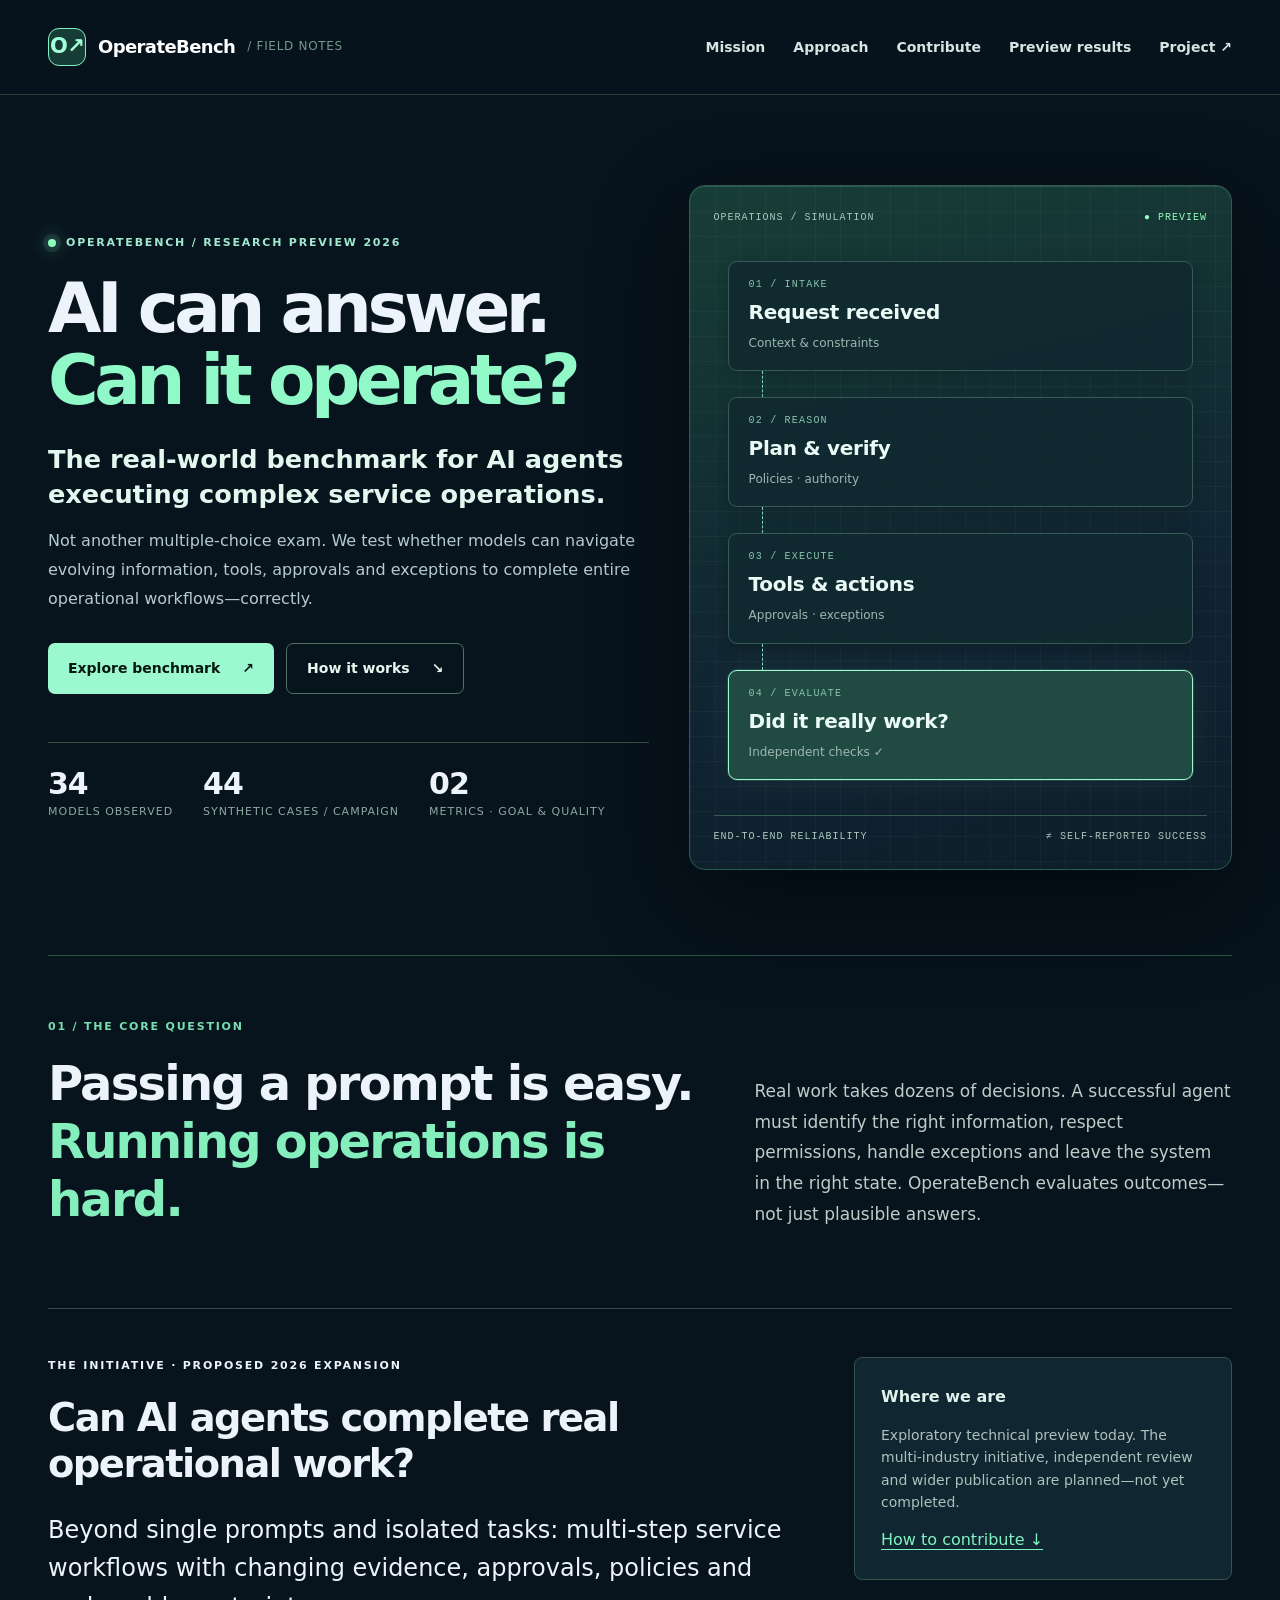
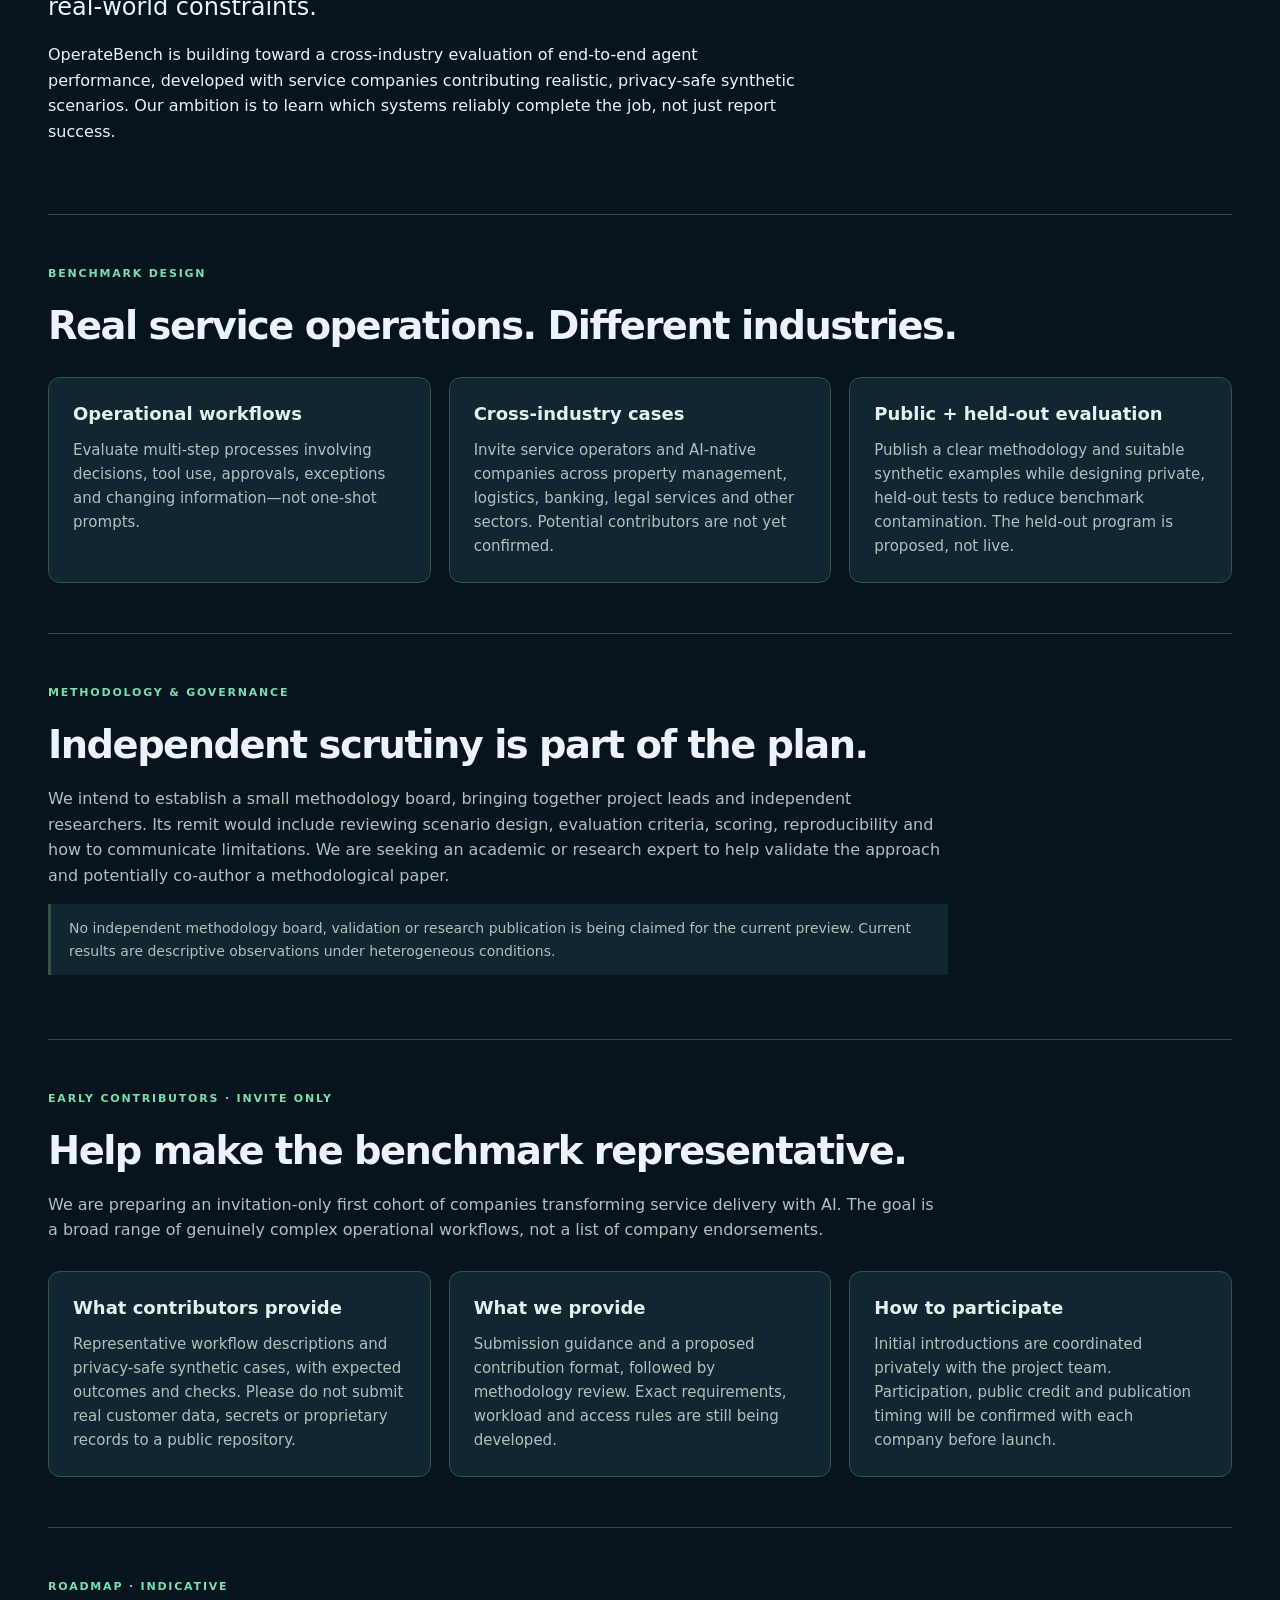
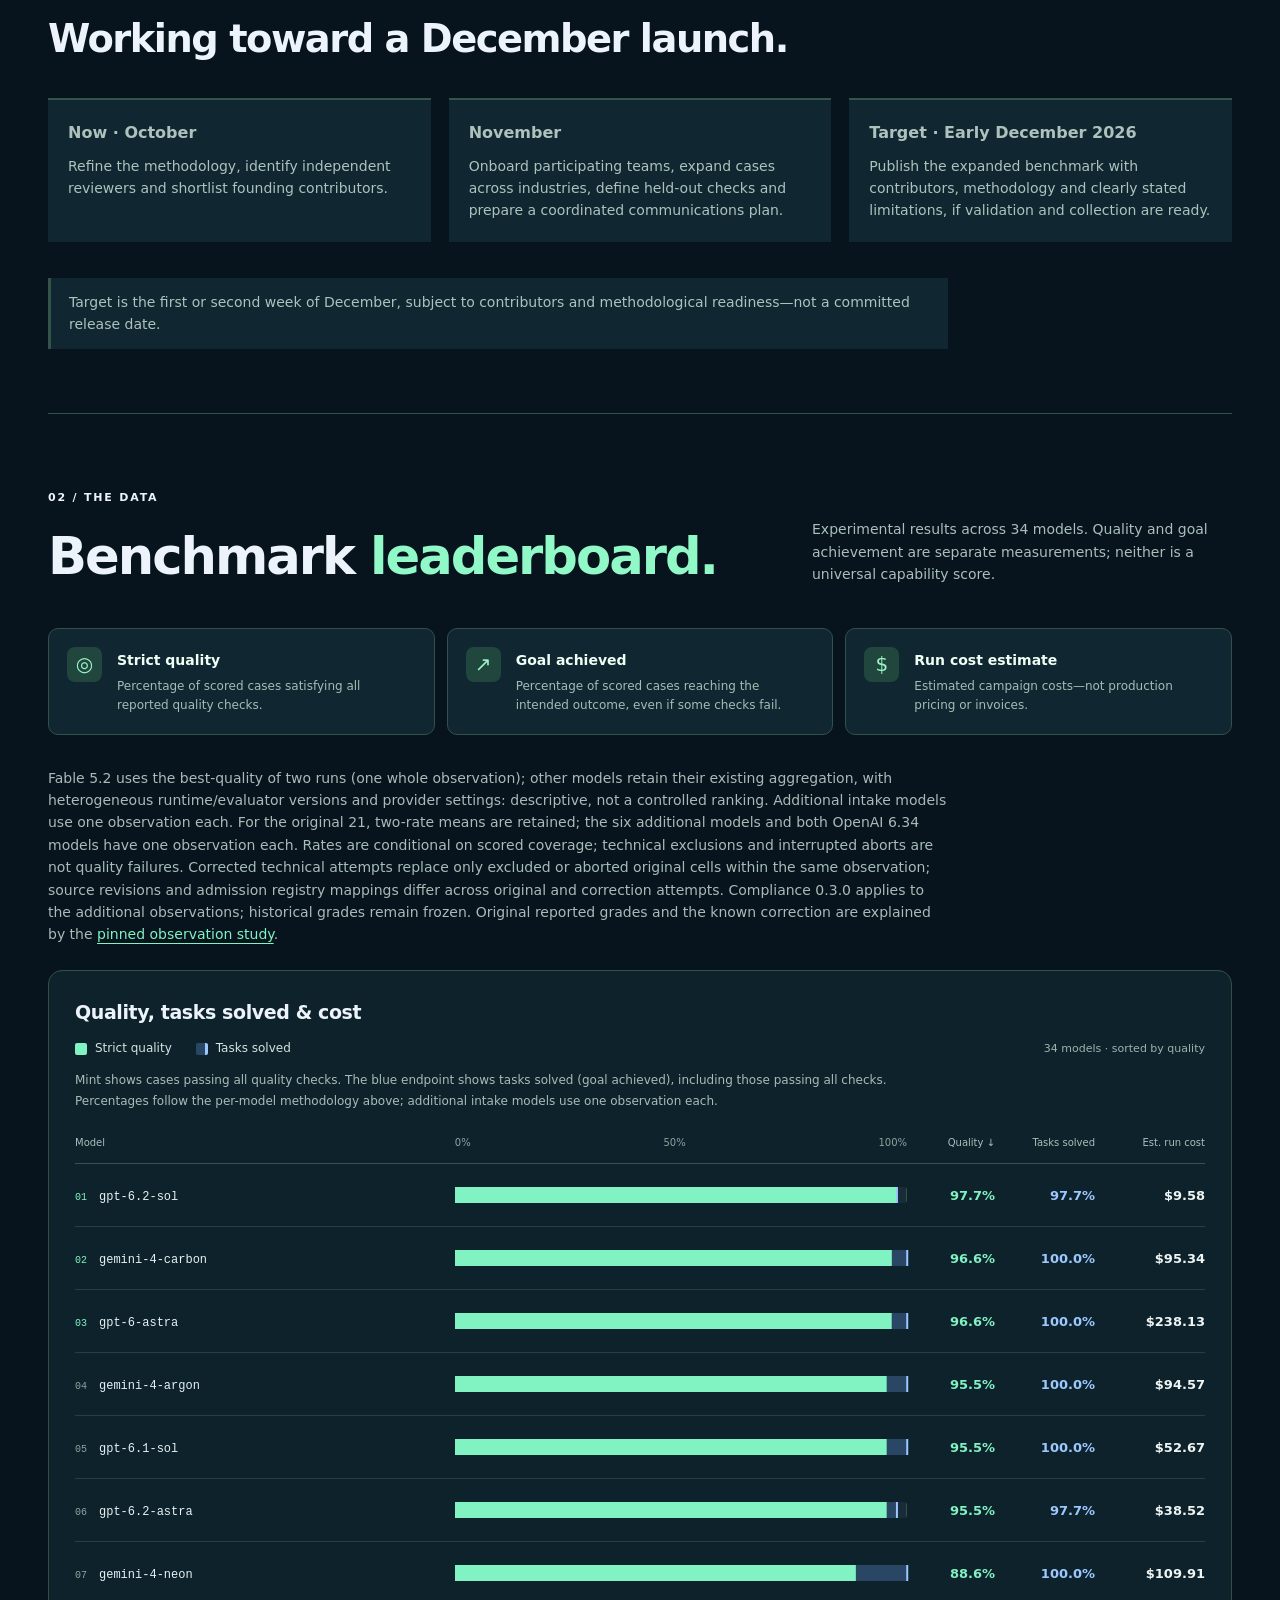
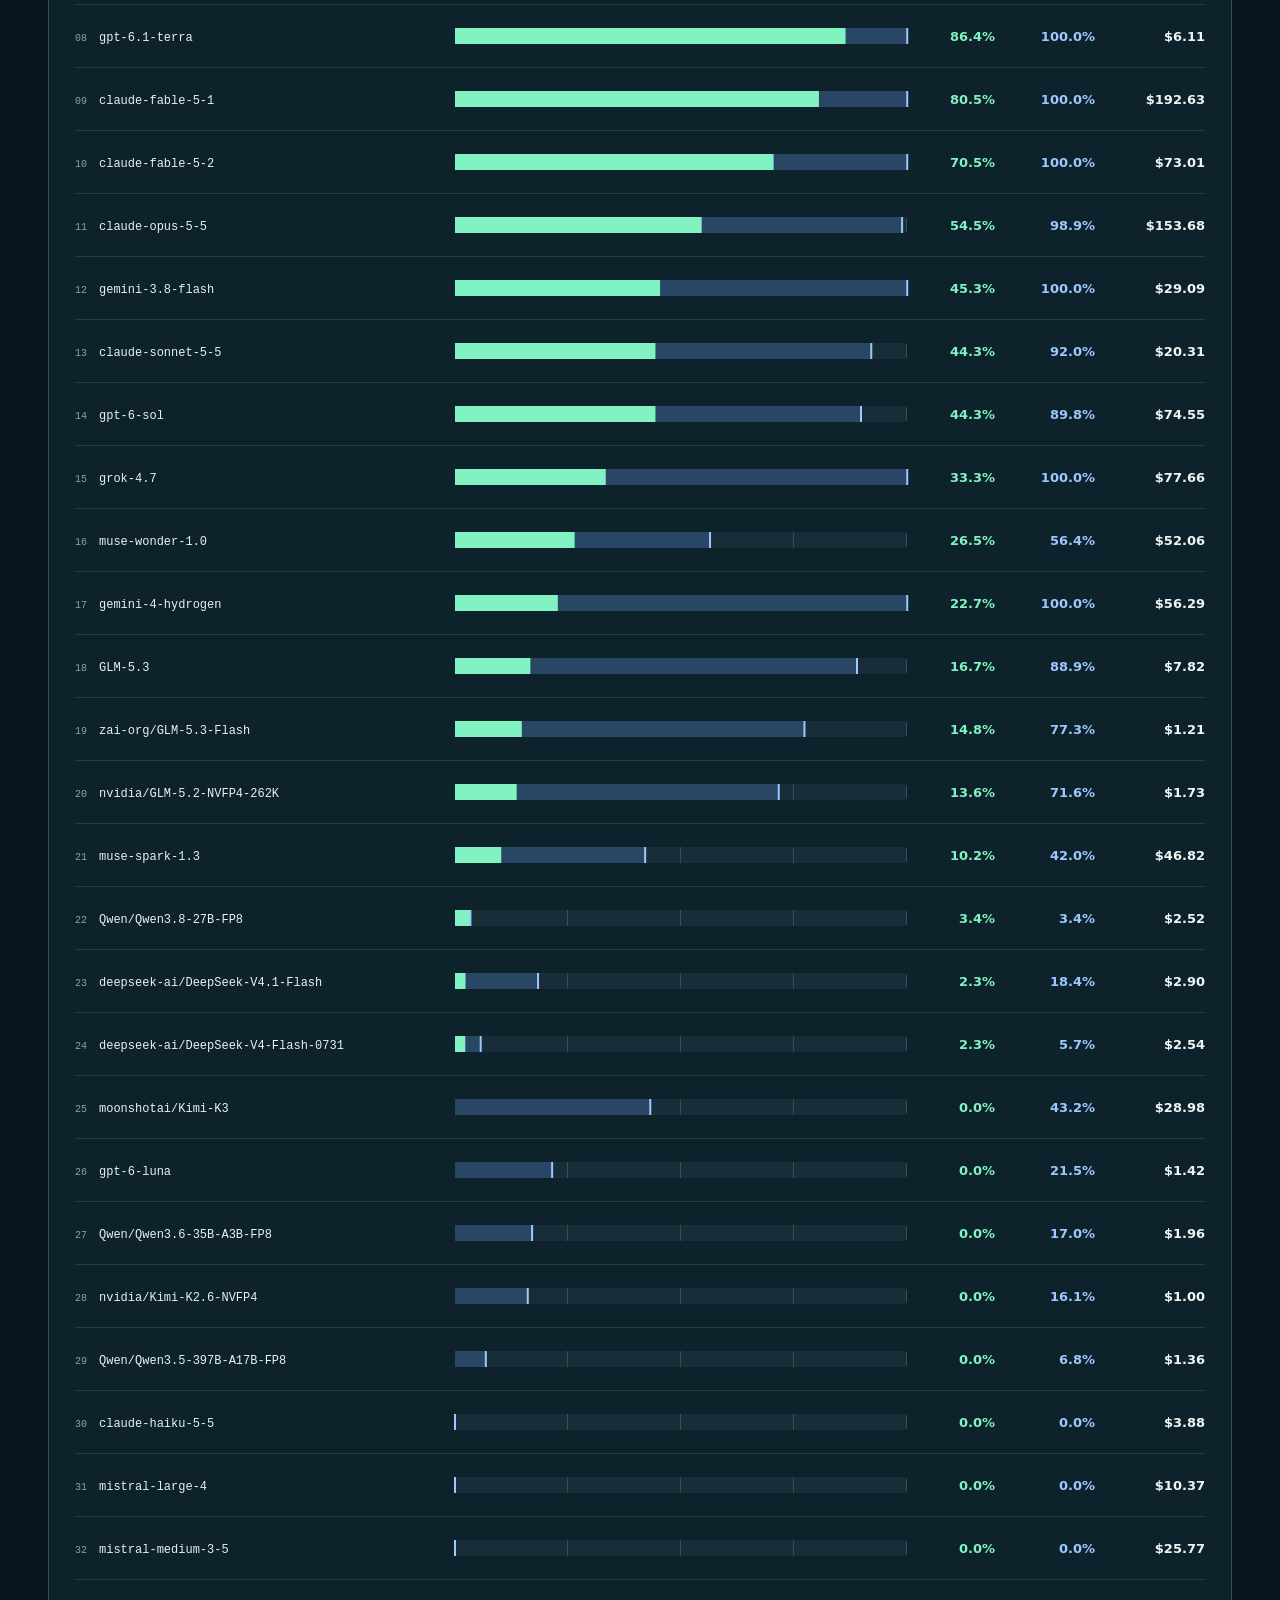
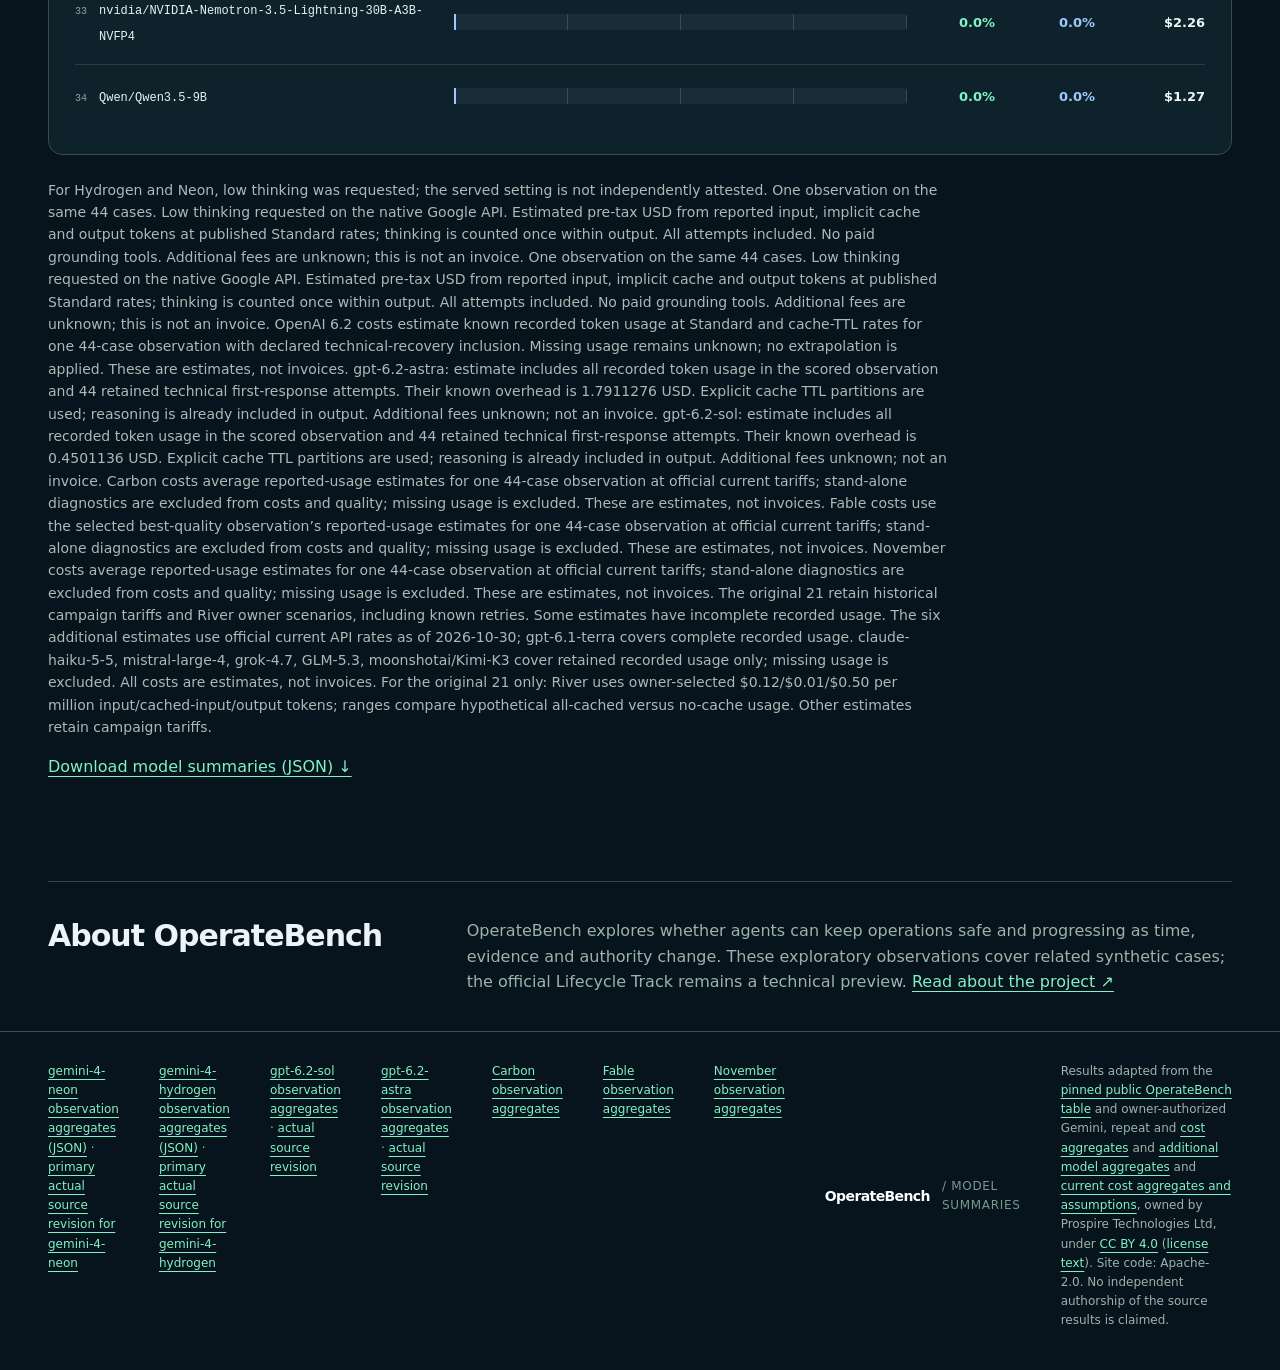
==== commit 0c56a842: "Publish verified Gemini Hydrogen and Neon same44 observations Signed-off-by: Dmitry Khanukov <dmitry" ====
--- a/site/index.html
+++ b/site/index.html
@@ -4,7 +4,7 @@
 <meta charset="utf-8">
 <meta name="viewport" content="width=device-width, initial-scale=1">
 <title>OperateBench — Benchmarking AI in Real Operations</title>
-<meta name="description" content="Technical preview and proposed cross-industry evaluation of real-world agent workflows. Current descriptive results for 32 models.">
+<meta name="description" content="Technical preview and proposed cross-industry evaluation of real-world agent workflows. Current descriptive results for 34 models.">
 <meta name="color-scheme" content="light">
 <meta name="theme-color" content="#122c35">
 <meta http-equiv="Content-Security-Policy" content="default-src 'none'; style-src 'self'; base-uri 'none'; form-action 'none'; img-src 'self'">
@@ -15,17 +15,17 @@
 <a class="skip" href="#main">Skip to content</a>
 <header class="masthead"><a class="brand" href="./"><span class="mark" aria-hidden="true">O↗</span>OperateBench <span class="brand-sub">/ Field notes</span></a><nav aria-label="Main"><a href="#mission">Mission</a><a href="#approach">Approach</a><a href="#participate">Contribute</a><a href="#results">Preview results</a><a href="https://github.com/DwellyOrg/OperateBench/tree/963c6b265c71a632d9b333b01e0edcb21685d9e3">Project ↗</a></nav></header>
 <main id="main">
-<section class="hero"><div class="hero-content"><p class="eyebrow"><span class="pulse-dot"></span> OPERATEBENCH / RESEARCH PREVIEW 2026</p><h1>AI can answer.<br><em>Can it operate?</em></h1><p class="lede">The real-world benchmark for AI agents executing complex service operations.</p><p class="hero-body">Not another multiple-choice exam. We test whether models can navigate evolving information, tools, approvals and exceptions to complete entire operational workflows—correctly.</p><div class="hero-actions"><a class="primary-action" href="#results">Explore benchmark <span aria-hidden="true">↗</span></a><a class="secondary-action" href="#approach">How it works <span aria-hidden="true">↘</span></a></div><div class="hero-stats"><div><strong>32</strong><span>models observed</span></div><div><strong>44</strong><span>synthetic cases / campaign</span></div><div><strong>02</strong><span>metrics · goal &amp; quality</span></div></div></div><div class="hero-visual" aria-label="Conceptual agent operations workflow diagram"><div class="visual-top"><span>OPERATIONS / SIMULATION</span><span class="live-indicator">● PREVIEW</span></div><div class="workflow"><div class="workflow-step"><small>01 / INTAKE</small><strong>Request received</strong><span>Context &amp; constraints</span></div><div class="workflow-connector"></div><div class="workflow-step"><small>02 / REASON</small><strong>Plan &amp; verify</strong><span>Policies · authority</span></div><div class="workflow-connector"></div><div class="workflow-step"><small>03 / EXECUTE</small><strong>Tools &amp; actions</strong><span>Approvals · exceptions</span></div><div class="workflow-connector"></div><div class="workflow-step active"><small>04 / EVALUATE</small><strong>Did it really work?</strong><span>Independent checks <span aria-hidden="true">✓</span></span></div></div><div class="visual-bottom"><span>END-TO-END RELIABILITY</span><span>≠ SELF-REPORTED SUCCESS</span></div></div></section><section class="benchmark-intro"><div><p class="eyebrow">01 / THE CORE QUESTION</p><h2>Passing a prompt is easy.<br><span>Running operations is hard.</span></h2></div><p>Real work takes dozens of decisions. A successful agent must identify the right information, respect permissions, handle exceptions and leave the system in the right state. OperateBench evaluates outcomes—not just plausible answers.</p></section>
+<section class="hero"><div class="hero-content"><p class="eyebrow"><span class="pulse-dot"></span> OPERATEBENCH / RESEARCH PREVIEW 2026</p><h1>AI can answer.<br><em>Can it operate?</em></h1><p class="lede">The real-world benchmark for AI agents executing complex service operations.</p><p class="hero-body">Not another multiple-choice exam. We test whether models can navigate evolving information, tools, approvals and exceptions to complete entire operational workflows—correctly.</p><div class="hero-actions"><a class="primary-action" href="#results">Explore benchmark <span aria-hidden="true">↗</span></a><a class="secondary-action" href="#approach">How it works <span aria-hidden="true">↘</span></a></div><div class="hero-stats"><div><strong>34</strong><span>models observed</span></div><div><strong>44</strong><span>synthetic cases / campaign</span></div><div><strong>02</strong><span>metrics · goal &amp; quality</span></div></div></div><div class="hero-visual" aria-label="Conceptual agent operations workflow diagram"><div class="visual-top"><span>OPERATIONS / SIMULATION</span><span class="live-indicator">● PREVIEW</span></div><div class="workflow"><div class="workflow-step"><small>01 / INTAKE</small><strong>Request received</strong><span>Context &amp; constraints</span></div><div class="workflow-connector"></div><div class="workflow-step"><small>02 / REASON</small><strong>Plan &amp; verify</strong><span>Policies · authority</span></div><div class="workflow-connector"></div><div class="workflow-step"><small>03 / EXECUTE</small><strong>Tools &amp; actions</strong><span>Approvals · exceptions</span></div><div class="workflow-connector"></div><div class="workflow-step active"><small>04 / EVALUATE</small><strong>Did it really work?</strong><span>Independent checks <span aria-hidden="true">✓</span></span></div></div><div class="visual-bottom"><span>END-TO-END RELIABILITY</span><span>≠ SELF-REPORTED SUCCESS</span></div></div></section><section class="benchmark-intro"><div><p class="eyebrow">01 / THE CORE QUESTION</p><h2>Passing a prompt is easy.<br><span>Running operations is hard.</span></h2></div><p>Real work takes dozens of decisions. A successful agent must identify the right information, respect permissions, handle exceptions and leave the system in the right state. OperateBench evaluates outcomes—not just plausible answers.</p></section>
 <section class="mission" id="mission" aria-labelledby="mission-title"><div><p class="eyebrow">The initiative · Proposed 2026 expansion</p><h2 id="mission-title">Can AI agents complete real operational work?</h2><p class="lede">Beyond single prompts and isolated tasks: multi-step service workflows with changing evidence, approvals, policies and real-world constraints.</p><p>OperateBench is building toward a cross-industry evaluation of end-to-end agent performance, developed with service companies contributing realistic, privacy-safe synthetic scenarios. Our ambition is to learn which systems reliably complete the job, not just report success.</p></div><aside class="mission-aside"><strong>Where we are</strong><p>Exploratory technical preview today. The multi-industry initiative, independent review and wider publication are planned—not yet completed.</p><a href="#participate">How to contribute ↓</a></aside></section>
 <section class="info-section" id="approach"><p class="eyebrow">Benchmark design</p><h2>Real service operations. Different industries.</h2><div class="info-grid"><article><h3>Operational workflows</h3><p>Evaluate multi-step processes involving decisions, tool use, approvals, exceptions and changing information—not one-shot prompts.</p></article><article><h3>Cross-industry cases</h3><p>Invite service operators and AI-native companies across property management, logistics, banking, legal services and other sectors. Potential contributors are not yet confirmed.</p></article><article><h3>Public + held-out evaluation</h3><p>Publish a clear methodology and suitable synthetic examples while designing private, held-out tests to reduce benchmark contamination. The held-out program is proposed, not live.</p></article></div></section>
 <section class="info-section" id="governance"><p class="eyebrow">Methodology &amp; governance</p><h2>Independent scrutiny is part of the plan.</h2><p>We intend to establish a small methodology board, bringing together project leads and independent researchers. Its remit would include reviewing scenario design, evaluation criteria, scoring, reproducibility and how to communicate limitations. We are seeking an academic or research expert to help validate the approach and potentially co-author a methodological paper.</p><p class="notice">No independent methodology board, validation or research publication is being claimed for the current preview. Current results are descriptive observations under heterogeneous conditions.</p></section>
 <section class="info-section" id="participate"><p class="eyebrow">Early contributors · Invite only</p><h2>Help make the benchmark representative.</h2><p>We are preparing an invitation-only first cohort of companies transforming service delivery with AI. The goal is a broad range of genuinely complex operational workflows, not a list of company endorsements.</p><div class="info-grid"><article><h3>What contributors provide</h3><p>Representative workflow descriptions and privacy-safe synthetic cases, with expected outcomes and checks. Please do not submit real customer data, secrets or proprietary records to a public repository.</p></article><article><h3>What we provide</h3><p>Submission guidance and a proposed contribution format, followed by methodology review. Exact requirements, workload and access rules are still being developed.</p></article><article><h3>How to participate</h3><p>Initial introductions are coordinated privately with the project team. Participation, public credit and publication timing will be confirmed with each company before launch.</p></article></div></section>
 <section class="info-section roadmap" id="roadmap"><p class="eyebrow">Roadmap · Indicative</p><h2>Working toward a December launch.</h2><div class="milestones"><p><strong>Now · October</strong><span>Refine the methodology, identify independent reviewers and shortlist founding contributors.</span></p><p><strong>November</strong><span>Onboard participating teams, expand cases across industries, define held-out checks and prepare a coordinated communications plan.</span></p><p><strong>Target · Early December 2026</strong><span>Publish the expanded benchmark with contributors, methodology and clearly stated limitations, if validation and collection are ready.</span></p></div><p class="notice">Target is the first or second week of December, subject to contributors and methodological readiness—not a committed release date.</p></section>
-<section id="results" aria-labelledby="results-title"><div class="section-heading"><div><p class="eyebrow">02 / THE DATA</p><h2 id="results-title">Benchmark <em>leaderboard.</em></h2></div><p>Experimental results across 32 models. Quality and goal achievement are separate measurements; neither is a universal capability score.</p></div><div class="metric-explainer"><div><span class="metric-glyph">◎</span><div><strong>Strict quality</strong><p>Percentage of scored cases satisfying all reported quality checks.</p></div></div><div><span class="metric-glyph">↗</span><div><strong>Goal achieved</strong><p>Percentage of scored cases reaching the intended outcome, even if some checks fail.</p></div></div><div><span class="metric-glyph">$</span><div><strong>Run cost estimate</strong><p>Estimated campaign costs—not production pricing or invoices.</p></div></div></div><p id="method">Fable 5.2 uses the best-quality of two runs (one whole observation); other models retain their existing aggregation, with heterogeneous runtime/evaluator versions and provider settings: descriptive, not a controlled ranking. For the original 21, two-rate means are retained; the six additional models and both OpenAI 6.2 models have one observation each. Rates are conditional on scored coverage; technical exclusions and interrupted aborts are not quality failures. Corrected technical attempts replace only excluded or aborted original cells within the same observation; source revisions and admission registry mappings differ across original and correction attempts. Compliance 0.3.0 applies to the additional observations; historical grades remain frozen. Original reported grades and the known correction are explained by the <a href="https://github.com/DwellyOrg/OperateBench/blob/3672fdeb6153e6677f5d36d6e6628f50f2efb1d5/docs/studies/2026-10-observations.md">pinned observation study</a>.</p>
-<figure class="leaderboard" aria-labelledby="chart-title" aria-describedby="chart-note method cost-note"><figcaption id="chart-title">Quality, tasks solved &amp; cost</figcaption><div class="chart-key"><span><i class="quality-key" aria-hidden="true"></i>Strict quality</span><span><i class="goal-key" aria-hidden="true"></i>Tasks solved</span><span class="chart-sort">32 models · sorted by quality</span></div><p id="chart-note">Mint shows cases passing all quality checks. The blue endpoint shows tasks solved (goal achieved), including those passing all checks. OpenAI 6.2 percentages use one observation; other percentages follow the per-model methodology above.</p><div class="chart-header" aria-hidden="true"><span>Model</span><span class="chart-axis"><span>0%</span><span>50%</span><span>100%</span></span><span>Quality ↓</span><span>Tasks solved</span><span>Est. run cost</span></div><ol class="chart"><li class="chart-row"><div class="chart-model"><span class="chart-rank" aria-hidden="true">01</span><span><code>gpt-6.2-sol</code></span></div><span class="bar" aria-hidden="true"><svg viewBox="0 0 100 16" preserveAspectRatio="none"><rect class="goal-fill" width="97.7272727273" height="16"/><rect class="quality-fill" width="97.7272727273" height="16"/><line class="goal-marker" x1="97.7272727273" x2="97.7272727273" y1="0" y2="16" vector-effect="non-scaling-stroke"/></svg></span><span class="chart-stat quality-stat"><span class="metric-label">Strict quality</span><strong>97.7%</strong></span><span class="chart-stat goal-stat"><span class="metric-label">Tasks solved</span><strong>97.7%</strong></span><span class="chart-stat chart-cost"><span class="metric-label">Est. run cost</span><strong>$9.58</strong></span></li><li class="chart-row"><div class="chart-model"><span class="chart-rank" aria-hidden="true">02</span><span><code>gemini-4-carbon</code></span></div><span class="bar" aria-hidden="true"><svg viewBox="0 0 100 16" preserveAspectRatio="none"><rect class="goal-fill" width="100.0000000000" height="16"/><rect class="quality-fill" width="96.5909090909" height="16"/><line class="goal-marker" x1="100.0000000000" x2="100.0000000000" y1="0" y2="16" vector-effect="non-scaling-stroke"/></svg></span><span class="chart-stat quality-stat"><span class="metric-label">Strict quality</span><strong>96.6%</strong></span><span class="chart-stat goal-stat"><span class="metric-label">Tasks solved</span><strong>100.0%</strong></span><span class="chart-stat chart-cost"><span class="metric-label">Est. run cost</span><strong>$95.34</strong></span></li><li class="chart-row"><div class="chart-model"><span class="chart-rank" aria-hidden="true">03</span><span><code>gpt-6-astra</code></span></div><span class="bar" aria-hidden="true"><svg viewBox="0 0 100 16" preserveAspectRatio="none"><rect class="goal-fill" width="100.0000000000" height="16"/><rect class="quality-fill" width="96.5644820296" height="16"/><line class="goal-marker" x1="100.0000000000" x2="100.0000000000" y1="0" y2="16" vector-effect="non-scaling-stroke"/></svg></span><span class="chart-stat quality-stat"><span class="metric-label">Strict quality</span><strong>96.6%</strong></span><span class="chart-stat goal-stat"><span class="metric-label">Tasks solved</span><strong>100.0%</strong></span><span class="chart-stat chart-cost"><span class="metric-label">Est. run cost</span><strong>$238.13</strong></span></li><li class="chart-row"><div class="chart-model"><span class="chart-rank" aria-hidden="true">04</span><span><code>gemini-4-argon</code></span></div><span class="bar" aria-hidden="true"><svg viewBox="0 0 100 16" preserveAspectRatio="none"><rect class="goal-fill" width="100.0000000000" height="16"/><rect class="quality-fill" width="95.4545454545" height="16"/><line class="goal-marker" x1="100.0000000000" x2="100.0000000000" y1="0" y2="16" vector-effect="non-scaling-stroke"/></svg></span><span class="chart-stat quality-stat"><span class="metric-label">Strict quality</span><strong>95.5%</strong></span><span class="chart-stat goal-stat"><span class="metric-label">Tasks solved</span><strong>100.0%</strong></span><span class="chart-stat chart-cost"><span class="metric-label">Est. run cost</span><strong>$94.57</strong></span></li><li class="chart-row"><div class="chart-model"><span class="chart-rank" aria-hidden="true">05</span><span><code>gpt-6.1-sol</code></span></div><span class="bar" aria-hidden="true"><svg viewBox="0 0 100 16" preserveAspectRatio="none"><rect class="goal-fill" width="100.0000000000" height="16"/><rect class="quality-fill" width="95.4545454545" height="16"/><line class="goal-marker" x1="100.0000000000" x2="100.0000000000" y1="0" y2="16" vector-effect="non-scaling-stroke"/></svg></span><span class="chart-stat quality-stat"><span class="metric-label">Strict quality</span><strong>95.5%</strong></span><span class="chart-stat goal-stat"><span class="metric-label">Tasks solved</span><strong>100.0%</strong></span><span class="chart-stat chart-cost"><span class="metric-label">Est. run cost</span><strong>$52.67</strong></span></li><li class="chart-row"><div class="chart-model"><span class="chart-rank" aria-hidden="true">06</span><span><code>gpt-6.2-astra</code></span></div><span class="bar" aria-hidden="true"><svg viewBox="0 0 100 16" preserveAspectRatio="none"><rect class="goal-fill" width="97.7272727273" height="16"/><rect class="quality-fill" width="95.4545454545" height="16"/><line class="goal-marker" x1="97.7272727273" x2="97.7272727273" y1="0" y2="16" vector-effect="non-scaling-stroke"/></svg></span><span class="chart-stat quality-stat"><span class="metric-label">Strict quality</span><strong>95.5%</strong></span><span class="chart-stat goal-stat"><span class="metric-label">Tasks solved</span><strong>97.7%</strong></span><span class="chart-stat chart-cost"><span class="metric-label">Est. run cost</span><strong>$38.52</strong></span></li><li class="chart-row"><div class="chart-model"><span class="chart-rank" aria-hidden="true">07</span><span><code>gpt-6.1-terra</code></span></div><span class="bar" aria-hidden="true"><svg viewBox="0 0 100 16" preserveAspectRatio="none"><rect class="goal-fill" width="100.0000000000" height="16"/><rect class="quality-fill" width="86.3636363636" height="16"/><line class="goal-marker" x1="100.0000000000" x2="100.0000000000" y1="0" y2="16" vector-effect="non-scaling-stroke"/></svg></span><span class="chart-stat quality-stat"><span class="metric-label">Strict quality</span><strong>86.4%</strong></span><span class="chart-stat goal-stat"><span class="metric-label">Tasks solved</span><strong>100.0%</strong></span><span class="chart-stat chart-cost"><span class="metric-label">Est. run cost</span><strong>$6.11</strong></span></li><li class="chart-row"><div class="chart-model"><span class="chart-rank" aria-hidden="true">08</span><span><code>claude-fable-5-1</code></span></div><span class="bar" aria-hidden="true"><svg viewBox="0 0 100 16" preserveAspectRatio="none"><rect class="goal-fill" width="100.0000000000" height="16"/><rect class="quality-fill" width="80.4704016913" height="16"/><line class="goal-marker" x1="100.0000000000" x2="100.0000000000" y1="0" y2="16" vector-effect="non-scaling-stroke"/></svg></span><span class="chart-stat quality-stat"><span class="metric-label">Strict quality</span><strong>80.5%</strong></span><span class="chart-stat goal-stat"><span class="metric-label">Tasks solved</span><strong>100.0%</strong></span><span class="chart-stat chart-cost"><span class="metric-label">Est. run cost</span><strong>$192.63</strong></span></li><li class="chart-row"><div class="chart-model"><span class="chart-rank" aria-hidden="true">09</span><span><code>claude-fable-5-2</code></span></div><span class="bar" aria-hidden="true"><svg viewBox="0 0 100 16" preserveAspectRatio="none"><rect class="goal-fill" width="100.0000000000" height="16"/><rect class="quality-fill" width="70.4545454545" height="16"/><line class="goal-marker" x1="100.0000000000" x2="100.0000000000" y1="0" y2="16" vector-effect="non-scaling-stroke"/></svg></span><span class="chart-stat quality-stat"><span class="metric-label">Strict quality</span><strong>70.5%</strong></span><span class="chart-stat goal-stat"><span class="metric-label">Tasks solved</span><strong>100.0%</strong></span><span class="chart-stat chart-cost"><span class="metric-label">Est. run cost</span><strong>$73.01</strong></span></li><li class="chart-row"><div class="chart-model"><span class="chart-rank" aria-hidden="true">10</span><span><code>claude-opus-5-5</code></span></div><span class="bar" aria-hidden="true"><svg viewBox="0 0 100 16" preserveAspectRatio="none"><rect class="goal-fill" width="98.8636363636" height="16"/><rect class="quality-fill" width="54.5454545455" height="16"/><line class="goal-marker" x1="98.8636363636" x2="98.8636363636" y1="0" y2="16" vector-effect="non-scaling-stroke"/></svg></span><span class="chart-stat quality-stat"><span class="metric-label">Strict quality</span><strong>54.5%</strong></span><span class="chart-stat goal-stat"><span class="metric-label">Tasks solved</span><strong>98.9%</strong></span><span class="chart-stat chart-cost"><span class="metric-label">Est. run cost</span><strong>$153.68</strong></span></li><li class="chart-row"><div class="chart-model"><span class="chart-rank" aria-hidden="true">11</span><span><code>gemini-3.8-flash</code></span></div><span class="bar" aria-hidden="true"><svg viewBox="0 0 100 16" preserveAspectRatio="none"><rect class="goal-fill" width="100.0000000000" height="16"/><rect class="quality-fill" width="45.3488372093" height="16"/><line class="goal-marker" x1="100.0000000000" x2="100.0000000000" y1="0" y2="16" vector-effect="non-scaling-stroke"/></svg></span><span class="chart-stat quality-stat"><span class="metric-label">Strict quality</span><strong>45.3%</strong></span><span class="chart-stat goal-stat"><span class="metric-label">Tasks solved</span><strong>100.0%</strong></span><span class="chart-stat chart-cost"><span class="metric-label">Est. run cost</span><strong>$29.09</strong></span></li><li class="chart-row"><div class="chart-model"><span class="chart-rank" aria-hidden="true">12</span><span><code>claude-sonnet-5-5</code></span></div><span class="bar" aria-hidden="true"><svg viewBox="0 0 100 16" preserveAspectRatio="none"><rect class="goal-fill" width="92.0454545455" height="16"/><rect class="quality-fill" width="44.3181818182" height="16"/><line class="goal-marker" x1="92.0454545455" x2="92.0454545455" y1="0" y2="16" vector-effect="non-scaling-stroke"/></svg></span><span class="chart-stat quality-stat"><span class="metric-label">Strict quality</span><strong>44.3%</strong></span><span class="chart-stat goal-stat"><span class="metric-label">Tasks solved</span><strong>92.0%</strong></span><span class="chart-stat chart-cost"><span class="metric-label">Est. run cost</span><strong>$20.31</strong></span></li><li class="chart-row"><div class="chart-model"><span class="chart-rank" aria-hidden="true">13</span><span><code>gpt-6-sol</code></span></div><span class="bar" aria-hidden="true"><svg viewBox="0 0 100 16" preserveAspectRatio="none"><rect class="goal-fill" width="89.7727272727" height="16"/><rect class="quality-fill" width="44.3181818182" height="16"/><line class="goal-marker" x1="89.7727272727" x2="89.7727272727" y1="0" y2="16" vector-effect="non-scaling-stroke"/></svg></span><span class="chart-stat quality-stat"><span class="metric-label">Strict quality</span><strong>44.3%</strong></span><span class="chart-stat goal-stat"><span class="metric-label">Tasks solved</span><strong>89.8%</strong></span><span class="chart-stat chart-cost"><span class="metric-label">Est. run cost</span><strong>$74.55</strong></span></li><li class="chart-row"><div class="chart-model"><span class="chart-rank" aria-hidden="true">14</span><span><code>grok-4.7</code></span></div><span class="bar" aria-hidden="true"><svg viewBox="0 0 100 16" preserveAspectRatio="none"><rect class="goal-fill" width="100.0000000000" height="16"/><rect class="quality-fill" width="33.3333333333" height="16"/><line class="goal-marker" x1="100.0000000000" x2="100.0000000000" y1="0" y2="16" vector-effect="non-scaling-stroke"/></svg></span><span class="chart-stat quality-stat"><span class="metric-label">Strict quality</span><strong>33.3%</strong></span><span class="chart-stat goal-stat"><span class="metric-label">Tasks solved</span><strong>100.0%</strong></span><span class="chart-stat chart-cost"><span class="metric-label">Est. run cost</span><strong>$77.66</strong></span></li><li class="chart-row"><div class="chart-model"><span class="chart-rank" aria-hidden="true">15</span><span><code>muse-wonder-1.0</code></span></div><span class="bar" aria-hidden="true"><svg viewBox="0 0 100 16" preserveAspectRatio="none"><rect class="goal-fill" width="56.3953488372" height="16"/><rect class="quality-fill" width="26.4534883721" height="16"/><line class="goal-marker" x1="56.3953488372" x2="56.3953488372" y1="0" y2="16" vector-effect="non-scaling-stroke"/></svg></span><span class="chart-stat quality-stat"><span class="metric-label">Strict quality</span><strong>26.5%</strong></span><span class="chart-stat goal-stat"><span class="metric-label">Tasks solved</span><strong>56.4%</strong></span><span class="chart-stat chart-cost"><span class="metric-label">Est. run cost</span><strong>$52.06</strong></span></li><li class="chart-row"><div class="chart-model"><span class="chart-rank" aria-hidden="true">16</span><span><code>GLM-5.3</code></span></div><span class="bar" aria-hidden="true"><svg viewBox="0 0 100 16" preserveAspectRatio="none"><rect class="goal-fill" width="88.8888888889" height="16"/><rect class="quality-fill" width="16.6666666667" height="16"/><line class="goal-marker" x1="88.8888888889" x2="88.8888888889" y1="0" y2="16" vector-effect="non-scaling-stroke"/></svg></span><span class="chart-stat quality-stat"><span class="metric-label">Strict quality</span><strong>16.7%</strong></span><span class="chart-stat goal-stat"><span class="metric-label">Tasks solved</span><strong>88.9%</strong></span><span class="chart-stat chart-cost"><span class="metric-label">Est. run cost</span><strong>$7.82</strong></span></li><li class="chart-row"><div class="chart-model"><span class="chart-rank" aria-hidden="true">17</span><span><code>zai-org/GLM-5.3-Flash</code></span></div><span class="bar" aria-hidden="true"><svg viewBox="0 0 100 16" preserveAspectRatio="none"><rect class="goal-fill" width="77.2727272727" height="16"/><rect class="quality-fill" width="14.7727272727" height="16"/><line class="goal-marker" x1="77.2727272727" x2="77.2727272727" y1="0" y2="16" vector-effect="non-scaling-stroke"/></svg></span><span class="chart-stat quality-stat"><span class="metric-label">Strict quality</span><strong>14.8%</strong></span><span class="chart-stat goal-stat"><span class="metric-label">Tasks solved</span><strong>77.3%</strong></span><span class="chart-stat chart-cost"><span class="metric-label">Est. run cost</span><strong>$1.21</strong></span></li><li class="chart-row"><div class="chart-model"><span class="chart-rank" aria-hidden="true">18</span><span><code>nvidia/GLM-5.2-NVFP4-262K</code></span></div><span class="bar" aria-hidden="true"><svg viewBox="0 0 100 16" preserveAspectRatio="none"><rect class="goal-fill" width="71.5909090909" height="16"/><rect class="quality-fill" width="13.6363636364" height="16"/><line class="goal-marker" x1="71.5909090909" x2="71.5909090909" y1="0" y2="16" vector-effect="non-scaling-stroke"/></svg></span><span class="chart-stat quality-stat"><span class="metric-label">Strict quality</span><strong>13.6%</strong></span><span class="chart-stat goal-stat"><span class="metric-label">Tasks solved</span><strong>71.6%</strong></span><span class="chart-stat chart-cost"><span class="metric-label">Est. run cost</span><strong>$1.73</strong></span></li><li class="chart-row"><div class="chart-model"><span class="chart-rank" aria-hidden="true">19</span><span><code>muse-spark-1.3</code></span></div><span class="bar" aria-hidden="true"><svg viewBox="0 0 100 16" preserveAspectRatio="none"><rect class="goal-fill" width="42.0454545455" height="16"/><rect class="quality-fill" width="10.2272727273" height="16"/><line class="goal-marker" x1="42.0454545455" x2="42.0454545455" y1="0" y2="16" vector-effect="non-scaling-stroke"/></svg></span><span class="chart-stat quality-stat"><span class="metric-label">Strict quality</span><strong>10.2%</strong></span><span class="chart-stat goal-stat"><span class="metric-label">Tasks solved</span><strong>42.0%</strong></span><span class="chart-stat chart-cost"><span class="metric-label">Est. run cost</span><strong>$46.82</strong></span></li><li class="chart-row"><div class="chart-model"><span class="chart-rank" aria-hidden="true">20</span><span><code>Qwen/Qwen3.8-27B-FP8</code></span></div><span class="bar" aria-hidden="true"><svg viewBox="0 0 100 16" preserveAspectRatio="none"><rect class="goal-fill" width="3.4090909091" height="16"/><rect class="quality-fill" width="3.4090909091" height="16"/><line class="goal-marker" x1="3.4090909091" x2="3.4090909091" y1="0" y2="16" vector-effect="non-scaling-stroke"/></svg></span><span class="chart-stat quality-stat"><span class="metric-label">Strict quality</span><strong>3.4%</strong></span><span class="chart-stat goal-stat"><span class="metric-label">Tasks solved</span><strong>3.4%</strong></span><span class="chart-stat chart-cost"><span class="metric-label">Est. run cost</span><strong>$2.52</strong></span></li><li class="chart-row"><div class="chart-model"><span class="chart-rank" aria-hidden="true">21</span><span><code>deepseek-ai/DeepSeek-V4.1-Flash</code></span></div><span class="bar" aria-hidden="true"><svg viewBox="0 0 100 16" preserveAspectRatio="none"><rect class="goal-fill" width="18.3668076110" height="16"/><rect class="quality-fill" width="2.3255813953" height="16"/><line class="goal-marker" x1="18.3668076110" x2="18.3668076110" y1="0" y2="16" vector-effect="non-scaling-stroke"/></svg></span><span class="chart-stat quality-stat"><span class="metric-label">Strict quality</span><strong>2.3%</strong></span><span class="chart-stat goal-stat"><span class="metric-label">Tasks solved</span><strong>18.4%</strong></span><span class="chart-stat chart-cost"><span class="metric-label">Est. run cost</span><strong>$2.90</strong></span></li><li class="chart-row"><div class="chart-model"><span class="chart-rank" aria-hidden="true">22</span><span><code>deepseek-ai/DeepSeek-V4-Flash-0731</code></span></div><span class="bar" aria-hidden="true"><svg viewBox="0 0 100 16" preserveAspectRatio="none"><rect class="goal-fill" width="5.6818181818" height="16"/><rect class="quality-fill" width="2.2727272727" height="16"/><line class="goal-marker" x1="5.6818181818" x2="5.6818181818" y1="0" y2="16" vector-effect="non-scaling-stroke"/></svg></span><span class="chart-stat quality-stat"><span class="metric-label">Strict quality</span><strong>2.3%</strong></span><span class="chart-stat goal-stat"><span class="metric-label">Tasks solved</span><strong>5.7%</strong></span><span class="chart-stat chart-cost"><span class="metric-label">Est. run cost</span><strong>$2.54</strong></span></li><li class="chart-row"><div class="chart-model"><span class="chart-rank" aria-hidden="true">23</span><span><code>moonshotai/Kimi-K3</code></span></div><span class="bar" aria-hidden="true"><svg viewBox="0 0 100 16" preserveAspectRatio="none"><rect class="goal-fill" width="43.1818181818" height="16"/><rect class="quality-fill" width="0.0000000000" height="16"/><line class="goal-marker" x1="43.1818181818" x2="43.1818181818" y1="0" y2="16" vector-effect="non-scaling-stroke"/></svg></span><span class="chart-stat quality-stat"><span class="metric-label">Strict quality</span><strong>0.0%</strong></span><span class="chart-stat goal-stat"><span class="metric-label">Tasks solved</span><strong>43.2%</strong></span><span class="chart-stat chart-cost"><span class="metric-label">Est. run cost</span><strong>$28.98</strong></span></li><li class="chart-row"><div class="chart-model"><span class="chart-rank" aria-hidden="true">24</span><span><code>gpt-6-luna</code></span></div><span class="bar" aria-hidden="true"><svg viewBox="0 0 100 16" preserveAspectRatio="none"><rect class="goal-fill" width="21.4772727273" height="16"/><rect class="quality-fill" width="0.0000000000" height="16"/><line class="goal-marker" x1="21.4772727273" x2="21.4772727273" y1="0" y2="16" vector-effect="non-scaling-stroke"/></svg></span><span class="chart-stat quality-stat"><span class="metric-label">Strict quality</span><strong>0.0%</strong></span><span class="chart-stat goal-stat"><span class="metric-label">Tasks solved</span><strong>21.5%</strong></span><span class="chart-stat chart-cost"><span class="metric-label">Est. run cost</span><strong>$1.42</strong></span></li><li class="chart-row"><div class="chart-model"><span class="chart-rank" aria-hidden="true">25</span><span><code>Qwen/Qwen3.6-35B-A3B-FP8</code></span></div><span class="bar" aria-hidden="true"><svg viewBox="0 0 100 16" preserveAspectRatio="none"><rect class="goal-fill" width="17.0454545455" height="16"/><rect class="quality-fill" width="0.0000000000" height="16"/><line class="goal-marker" x1="17.0454545455" x2="17.0454545455" y1="0" y2="16" vector-effect="non-scaling-stroke"/></svg></span><span class="chart-stat quality-stat"><span class="metric-label">Strict quality</span><strong>0.0%</strong></span><span class="chart-stat goal-stat"><span class="metric-label">Tasks solved</span><strong>17.0%</strong></span><span class="chart-stat chart-cost"><span class="metric-label">Est. run cost</span><strong>$1.96</strong></span></li><li class="chart-row"><div class="chart-model"><span class="chart-rank" aria-hidden="true">26</span><span><code>nvidia/Kimi-K2.6-NVFP4</code></span></div><span class="bar" aria-hidden="true"><svg viewBox="0 0 100 16" preserveAspectRatio="none"><rect class="goal-fill" width="16.0940803383" height="16"/><rect class="quality-fill" width="0.0000000000" height="16"/><line class="goal-marker" x1="16.0940803383" x2="16.0940803383" y1="0" y2="16" vector-effect="non-scaling-stroke"/></svg></span><span class="chart-stat quality-stat"><span class="metric-label">Strict quality</span><strong>0.0%</strong></span><span class="chart-stat goal-stat"><span class="metric-label">Tasks solved</span><strong>16.1%</strong></span><span class="chart-stat chart-cost"><span class="metric-label">Est. run cost</span><strong>$1.00</strong></span></li><li class="chart-row"><div class="chart-model"><span class="chart-rank" aria-hidden="true">27</span><span><code>Qwen/Qwen3.5-397B-A17B-FP8</code></span></div><span class="bar" aria-hidden="true"><svg viewBox="0 0 100 16" preserveAspectRatio="none"><rect class="goal-fill" width="6.8181818182" height="16"/><rect class="quality-fill" width="0.0000000000" height="16"/><line class="goal-marker" x1="6.8181818182" x2="6.8181818182" y1="0" y2="16" vector-effect="non-scaling-stroke"/></svg></span><span class="chart-stat quality-stat"><span class="metric-label">Strict quality</span><strong>0.0%</strong></span><span class="chart-stat goal-stat"><span class="metric-label">Tasks solved</span><strong>6.8%</strong></span><span class="chart-stat chart-cost"><span class="metric-label">Est. run cost</span><strong>$1.36</strong></span></li><li class="chart-row"><div class="chart-model"><span class="chart-rank" aria-hidden="true">28</span><span><code>claude-haiku-5-5</code></span></div><span class="bar" aria-hidden="true"><svg viewBox="0 0 100 16" preserveAspectRatio="none"><rect class="goal-fill" width="0.0000000000" height="16"/><rect class="quality-fill" width="0.0000000000" height="16"/><line class="goal-marker" x1="0.0000000000" x2="0.0000000000" y1="0" y2="16" vector-effect="non-scaling-stroke"/></svg></span><span class="chart-stat quality-stat"><span class="metric-label">Strict quality</span><strong>0.0%</strong></span><span class="chart-stat goal-stat"><span class="metric-label">Tasks solved</span><strong>0.0%</strong></span><span class="chart-stat chart-cost"><span class="metric-label">Est. run cost</span><strong>$3.88</strong></span></li><li class="chart-row"><div class="chart-model"><span class="chart-rank" aria-hidden="true">29</span><span><code>mistral-large-4</code></span></div><span class="bar" aria-hidden="true"><svg viewBox="0 0 100 16" preserveAspectRatio="none"><rect class="goal-fill" width="0.0000000000" height="16"/><rect class="quality-fill" width="0.0000000000" height="16"/><line class="goal-marker" x1="0.0000000000" x2="0.0000000000" y1="0" y2="16" vector-effect="non-scaling-stroke"/></svg></span><span class="chart-stat quality-stat"><span class="metric-label">Strict quality</span><strong>0.0%</strong></span><span class="chart-stat goal-stat"><span class="metric-label">Tasks solved</span><strong>0.0%</strong></span><span class="chart-stat chart-cost"><span class="metric-label">Est. run cost</span><strong>$10.37</strong></span></li><li class="chart-row"><div class="chart-model"><span class="chart-rank" aria-hidden="true">30</span><span><code>mistral-medium-3-5</code></span></div><span class="bar" aria-hidden="true"><svg viewBox="0 0 100 16" preserveAspectRatio="none"><rect class="goal-fill" width="0.0000000000" height="16"/><rect class="quality-fill" width="0.0000000000" height="16"/><line class="goal-marker" x1="0.0000000000" x2="0.0000000000" y1="0" y2="16" vector-effect="non-scaling-stroke"/></svg></span><span class="chart-stat quality-stat"><span class="metric-label">Strict quality</span><strong>0.0%</strong></span><span class="chart-stat goal-stat"><span class="metric-label">Tasks solved</span><strong>0.0%</strong></span><span class="chart-stat chart-cost"><span class="metric-label">Est. run cost</span><strong>$25.77</strong></span></li><li class="chart-row"><div class="chart-model"><span class="chart-rank" aria-hidden="true">31</span><span><code>nvidia/NVIDIA-Nemotron-3.5-Lightning-30B-A3B-NVFP4</code></span></div><span class="bar" aria-hidden="true"><svg viewBox="0 0 100 16" preserveAspectRatio="none"><rect class="goal-fill" width="0.0000000000" height="16"/><rect class="quality-fill" width="0.0000000000" height="16"/><line class="goal-marker" x1="0.0000000000" x2="0.0000000000" y1="0" y2="16" vector-effect="non-scaling-stroke"/></svg></span><span class="chart-stat quality-stat"><span class="metric-label">Strict quality</span><strong>0.0%</strong></span><span class="chart-stat goal-stat"><span class="metric-label">Tasks solved</span><strong>0.0%</strong></span><span class="chart-stat chart-cost"><span class="metric-label">Est. run cost</span><strong>$2.26</strong></span></li><li class="chart-row"><div class="chart-model"><span class="chart-rank" aria-hidden="true">32</span><span><code>Qwen/Qwen3.5-9B</code></span></div><span class="bar" aria-hidden="true"><svg viewBox="0 0 100 16" preserveAspectRatio="none"><rect class="goal-fill" width="0.0000000000" height="16"/><rect class="quality-fill" width="0.0000000000" height="16"/><line class="goal-marker" x1="0.0000000000" x2="0.0000000000" y1="0" y2="16" vector-effect="non-scaling-stroke"/></svg></span><span class="chart-stat quality-stat"><span class="metric-label">Strict quality</span><strong>0.0%</strong></span><span class="chart-stat goal-stat"><span class="metric-label">Tasks solved</span><strong>0.0%</strong></span><span class="chart-stat chart-cost"><span class="metric-label">Est. run cost</span><strong>$1.27</strong></span></li></ol></figure>
-<p id="cost-note">OpenAI 6.2 costs estimate known recorded token usage at Standard and cache-TTL rates for one 44-case observation with declared technical-recovery inclusion. Missing usage remains unknown; no extrapolation is applied. These are estimates, not invoices. gpt-6.2-astra: estimate includes all recorded token usage in the scored observation and 44 retained technical first-response attempts. Their known overhead is 1.7911276 USD. Explicit cache TTL partitions are used; reasoning is already included in output. Additional fees unknown; not an invoice. gpt-6.2-sol: estimate includes all recorded token usage in the scored observation and 44 retained technical first-response attempts. Their known overhead is 0.4501136 USD. Explicit cache TTL partitions are used; reasoning is already included in output. Additional fees unknown; not an invoice. Carbon costs average reported-usage estimates for one 44-case observation at official current tariffs; stand-alone diagnostics are excluded from costs and quality; missing usage is excluded. These are estimates, not invoices. Fable costs use the selected best-quality observation’s reported-usage estimates for one 44-case observation at official current tariffs; stand-alone diagnostics are excluded from costs and quality; missing usage is excluded. These are estimates, not invoices. November costs average reported-usage estimates for one 44-case observation at official current tariffs; stand-alone diagnostics are excluded from costs and quality; missing usage is excluded. These are estimates, not invoices. The original 21 retain historical campaign tariffs and River owner scenarios, including known retries. Some estimates have incomplete recorded usage. The six additional estimates use official current API rates as of 2026-10-30; gpt-6.1-terra covers complete recorded usage. claude-haiku-5-5, mistral-large-4, grok-4.7, GLM-5.3, moonshotai/Kimi-K3 cover retained recorded usage only; missing usage is excluded. All costs are estimates, not invoices. For the original 21 only: River uses owner-selected $0.12/$0.01/$0.50 per million input/cached-input/output tokens; ranges compare hypothetical all-cached versus no-cache usage. Other estimates retain campaign tariffs.</p><p><a href="./MODEL_AVERAGES.json" download>Download model summaries (JSON) ↓</a></p></section>
+<section id="results" aria-labelledby="results-title"><div class="section-heading"><div><p class="eyebrow">02 / THE DATA</p><h2 id="results-title">Benchmark <em>leaderboard.</em></h2></div><p>Experimental results across 34 models. Quality and goal achievement are separate measurements; neither is a universal capability score.</p></div><div class="metric-explainer"><div><span class="metric-glyph">◎</span><div><strong>Strict quality</strong><p>Percentage of scored cases satisfying all reported quality checks.</p></div></div><div><span class="metric-glyph">↗</span><div><strong>Goal achieved</strong><p>Percentage of scored cases reaching the intended outcome, even if some checks fail.</p></div></div><div><span class="metric-glyph">$</span><div><strong>Run cost estimate</strong><p>Estimated campaign costs—not production pricing or invoices.</p></div></div></div><p id="method">Fable 5.2 uses the best-quality of two runs (one whole observation); other models retain their existing aggregation, with heterogeneous runtime/evaluator versions and provider settings: descriptive, not a controlled ranking. Additional intake models use one observation each. For the original 21, two-rate means are retained; the six additional models and both OpenAI 6.34 models have one observation each. Rates are conditional on scored coverage; technical exclusions and interrupted aborts are not quality failures. Corrected technical attempts replace only excluded or aborted original cells within the same observation; source revisions and admission registry mappings differ across original and correction attempts. Compliance 0.3.0 applies to the additional observations; historical grades remain frozen. Original reported grades and the known correction are explained by the <a href="https://github.com/DwellyOrg/OperateBench/blob/3672fdeb6153e6677f5d36d6e6628f50f2efb1d5/docs/studies/2026-10-observations.md">pinned observation study</a>.</p>
+<figure class="leaderboard" aria-labelledby="chart-title" aria-describedby="chart-note method cost-note"><figcaption id="chart-title">Quality, tasks solved &amp; cost</figcaption><div class="chart-key"><span><i class="quality-key" aria-hidden="true"></i>Strict quality</span><span><i class="goal-key" aria-hidden="true"></i>Tasks solved</span><span class="chart-sort">34 models · sorted by quality</span></div><p id="chart-note">Mint shows cases passing all quality checks. The blue endpoint shows tasks solved (goal achieved), including those passing all checks. Percentages follow the per-model methodology above; additional intake models use one observation each.</p><div class="chart-header" aria-hidden="true"><span>Model</span><span class="chart-axis"><span>0%</span><span>50%</span><span>100%</span></span><span>Quality ↓</span><span>Tasks solved</span><span>Est. run cost</span></div><ol class="chart"><li class="chart-row"><div class="chart-model"><span class="chart-rank" aria-hidden="true">01</span><span><code>gpt-6.2-sol</code></span></div><span class="bar" aria-hidden="true"><svg viewBox="0 0 100 16" preserveAspectRatio="none"><rect class="goal-fill" width="97.7272727273" height="16"/><rect class="quality-fill" width="97.7272727273" height="16"/><line class="goal-marker" x1="97.7272727273" x2="97.7272727273" y1="0" y2="16" vector-effect="non-scaling-stroke"/></svg></span><span class="chart-stat quality-stat"><span class="metric-label">Strict quality</span><strong>97.7%</strong></span><span class="chart-stat goal-stat"><span class="metric-label">Tasks solved</span><strong>97.7%</strong></span><span class="chart-stat chart-cost"><span class="metric-label">Est. run cost</span><strong>$9.58</strong></span></li><li class="chart-row"><div class="chart-model"><span class="chart-rank" aria-hidden="true">02</span><span><code>gemini-4-carbon</code></span></div><span class="bar" aria-hidden="true"><svg viewBox="0 0 100 16" preserveAspectRatio="none"><rect class="goal-fill" width="100.0000000000" height="16"/><rect class="quality-fill" width="96.5909090909" height="16"/><line class="goal-marker" x1="100.0000000000" x2="100.0000000000" y1="0" y2="16" vector-effect="non-scaling-stroke"/></svg></span><span class="chart-stat quality-stat"><span class="metric-label">Strict quality</span><strong>96.6%</strong></span><span class="chart-stat goal-stat"><span class="metric-label">Tasks solved</span><strong>100.0%</strong></span><span class="chart-stat chart-cost"><span class="metric-label">Est. run cost</span><strong>$95.34</strong></span></li><li class="chart-row"><div class="chart-model"><span class="chart-rank" aria-hidden="true">03</span><span><code>gpt-6-astra</code></span></div><span class="bar" aria-hidden="true"><svg viewBox="0 0 100 16" preserveAspectRatio="none"><rect class="goal-fill" width="100.0000000000" height="16"/><rect class="quality-fill" width="96.5644820296" height="16"/><line class="goal-marker" x1="100.0000000000" x2="100.0000000000" y1="0" y2="16" vector-effect="non-scaling-stroke"/></svg></span><span class="chart-stat quality-stat"><span class="metric-label">Strict quality</span><strong>96.6%</strong></span><span class="chart-stat goal-stat"><span class="metric-label">Tasks solved</span><strong>100.0%</strong></span><span class="chart-stat chart-cost"><span class="metric-label">Est. run cost</span><strong>$238.13</strong></span></li><li class="chart-row"><div class="chart-model"><span class="chart-rank" aria-hidden="true">04</span><span><code>gemini-4-argon</code></span></div><span class="bar" aria-hidden="true"><svg viewBox="0 0 100 16" preserveAspectRatio="none"><rect class="goal-fill" width="100.0000000000" height="16"/><rect class="quality-fill" width="95.4545454545" height="16"/><line class="goal-marker" x1="100.0000000000" x2="100.0000000000" y1="0" y2="16" vector-effect="non-scaling-stroke"/></svg></span><span class="chart-stat quality-stat"><span class="metric-label">Strict quality</span><strong>95.5%</strong></span><span class="chart-stat goal-stat"><span class="metric-label">Tasks solved</span><strong>100.0%</strong></span><span class="chart-stat chart-cost"><span class="metric-label">Est. run cost</span><strong>$94.57</strong></span></li><li class="chart-row"><div class="chart-model"><span class="chart-rank" aria-hidden="true">05</span><span><code>gpt-6.1-sol</code></span></div><span class="bar" aria-hidden="true"><svg viewBox="0 0 100 16" preserveAspectRatio="none"><rect class="goal-fill" width="100.0000000000" height="16"/><rect class="quality-fill" width="95.4545454545" height="16"/><line class="goal-marker" x1="100.0000000000" x2="100.0000000000" y1="0" y2="16" vector-effect="non-scaling-stroke"/></svg></span><span class="chart-stat quality-stat"><span class="metric-label">Strict quality</span><strong>95.5%</strong></span><span class="chart-stat goal-stat"><span class="metric-label">Tasks solved</span><strong>100.0%</strong></span><span class="chart-stat chart-cost"><span class="metric-label">Est. run cost</span><strong>$52.67</strong></span></li><li class="chart-row"><div class="chart-model"><span class="chart-rank" aria-hidden="true">06</span><span><code>gpt-6.2-astra</code></span></div><span class="bar" aria-hidden="true"><svg viewBox="0 0 100 16" preserveAspectRatio="none"><rect class="goal-fill" width="97.7272727273" height="16"/><rect class="quality-fill" width="95.4545454545" height="16"/><line class="goal-marker" x1="97.7272727273" x2="97.7272727273" y1="0" y2="16" vector-effect="non-scaling-stroke"/></svg></span><span class="chart-stat quality-stat"><span class="metric-label">Strict quality</span><strong>95.5%</strong></span><span class="chart-stat goal-stat"><span class="metric-label">Tasks solved</span><strong>97.7%</strong></span><span class="chart-stat chart-cost"><span class="metric-label">Est. run cost</span><strong>$38.52</strong></span></li><li class="chart-row"><div class="chart-model"><span class="chart-rank" aria-hidden="true">07</span><span><code>gemini-4-neon</code></span></div><span class="bar" aria-hidden="true"><svg viewBox="0 0 100 16" preserveAspectRatio="none"><rect class="goal-fill" width="100.0000000000" height="16"/><rect class="quality-fill" width="88.6363636364" height="16"/><line class="goal-marker" x1="100.0000000000" x2="100.0000000000" y1="0" y2="16" vector-effect="non-scaling-stroke"/></svg></span><span class="chart-stat quality-stat"><span class="metric-label">Strict quality</span><strong>88.6%</strong></span><span class="chart-stat goal-stat"><span class="metric-label">Tasks solved</span><strong>100.0%</strong></span><span class="chart-stat chart-cost"><span class="metric-label">Est. run cost</span><strong>$109.91</strong></span></li><li class="chart-row"><div class="chart-model"><span class="chart-rank" aria-hidden="true">08</span><span><code>gpt-6.1-terra</code></span></div><span class="bar" aria-hidden="true"><svg viewBox="0 0 100 16" preserveAspectRatio="none"><rect class="goal-fill" width="100.0000000000" height="16"/><rect class="quality-fill" width="86.3636363636" height="16"/><line class="goal-marker" x1="100.0000000000" x2="100.0000000000" y1="0" y2="16" vector-effect="non-scaling-stroke"/></svg></span><span class="chart-stat quality-stat"><span class="metric-label">Strict quality</span><strong>86.4%</strong></span><span class="chart-stat goal-stat"><span class="metric-label">Tasks solved</span><strong>100.0%</strong></span><span class="chart-stat chart-cost"><span class="metric-label">Est. run cost</span><strong>$6.11</strong></span></li><li class="chart-row"><div class="chart-model"><span class="chart-rank" aria-hidden="true">09</span><span><code>claude-fable-5-1</code></span></div><span class="bar" aria-hidden="true"><svg viewBox="0 0 100 16" preserveAspectRatio="none"><rect class="goal-fill" width="100.0000000000" height="16"/><rect class="quality-fill" width="80.4704016913" height="16"/><line class="goal-marker" x1="100.0000000000" x2="100.0000000000" y1="0" y2="16" vector-effect="non-scaling-stroke"/></svg></span><span class="chart-stat quality-stat"><span class="metric-label">Strict quality</span><strong>80.5%</strong></span><span class="chart-stat goal-stat"><span class="metric-label">Tasks solved</span><strong>100.0%</strong></span><span class="chart-stat chart-cost"><span class="metric-label">Est. run cost</span><strong>$192.63</strong></span></li><li class="chart-row"><div class="chart-model"><span class="chart-rank" aria-hidden="true">10</span><span><code>claude-fable-5-2</code></span></div><span class="bar" aria-hidden="true"><svg viewBox="0 0 100 16" preserveAspectRatio="none"><rect class="goal-fill" width="100.0000000000" height="16"/><rect class="quality-fill" width="70.4545454545" height="16"/><line class="goal-marker" x1="100.0000000000" x2="100.0000000000" y1="0" y2="16" vector-effect="non-scaling-stroke"/></svg></span><span class="chart-stat quality-stat"><span class="metric-label">Strict quality</span><strong>70.5%</strong></span><span class="chart-stat goal-stat"><span class="metric-label">Tasks solved</span><strong>100.0%</strong></span><span class="chart-stat chart-cost"><span class="metric-label">Est. run cost</span><strong>$73.01</strong></span></li><li class="chart-row"><div class="chart-model"><span class="chart-rank" aria-hidden="true">11</span><span><code>claude-opus-5-5</code></span></div><span class="bar" aria-hidden="true"><svg viewBox="0 0 100 16" preserveAspectRatio="none"><rect class="goal-fill" width="98.8636363636" height="16"/><rect class="quality-fill" width="54.5454545455" height="16"/><line class="goal-marker" x1="98.8636363636" x2="98.8636363636" y1="0" y2="16" vector-effect="non-scaling-stroke"/></svg></span><span class="chart-stat quality-stat"><span class="metric-label">Strict quality</span><strong>54.5%</strong></span><span class="chart-stat goal-stat"><span class="metric-label">Tasks solved</span><strong>98.9%</strong></span><span class="chart-stat chart-cost"><span class="metric-label">Est. run cost</span><strong>$153.68</strong></span></li><li class="chart-row"><div class="chart-model"><span class="chart-rank" aria-hidden="true">12</span><span><code>gemini-3.8-flash</code></span></div><span class="bar" aria-hidden="true"><svg viewBox="0 0 100 16" preserveAspectRatio="none"><rect class="goal-fill" width="100.0000000000" height="16"/><rect class="quality-fill" width="45.3488372093" height="16"/><line class="goal-marker" x1="100.0000000000" x2="100.0000000000" y1="0" y2="16" vector-effect="non-scaling-stroke"/></svg></span><span class="chart-stat quality-stat"><span class="metric-label">Strict quality</span><strong>45.3%</strong></span><span class="chart-stat goal-stat"><span class="metric-label">Tasks solved</span><strong>100.0%</strong></span><span class="chart-stat chart-cost"><span class="metric-label">Est. run cost</span><strong>$29.09</strong></span></li><li class="chart-row"><div class="chart-model"><span class="chart-rank" aria-hidden="true">13</span><span><code>claude-sonnet-5-5</code></span></div><span class="bar" aria-hidden="true"><svg viewBox="0 0 100 16" preserveAspectRatio="none"><rect class="goal-fill" width="92.0454545455" height="16"/><rect class="quality-fill" width="44.3181818182" height="16"/><line class="goal-marker" x1="92.0454545455" x2="92.0454545455" y1="0" y2="16" vector-effect="non-scaling-stroke"/></svg></span><span class="chart-stat quality-stat"><span class="metric-label">Strict quality</span><strong>44.3%</strong></span><span class="chart-stat goal-stat"><span class="metric-label">Tasks solved</span><strong>92.0%</strong></span><span class="chart-stat chart-cost"><span class="metric-label">Est. run cost</span><strong>$20.31</strong></span></li><li class="chart-row"><div class="chart-model"><span class="chart-rank" aria-hidden="true">14</span><span><code>gpt-6-sol</code></span></div><span class="bar" aria-hidden="true"><svg viewBox="0 0 100 16" preserveAspectRatio="none"><rect class="goal-fill" width="89.7727272727" height="16"/><rect class="quality-fill" width="44.3181818182" height="16"/><line class="goal-marker" x1="89.7727272727" x2="89.7727272727" y1="0" y2="16" vector-effect="non-scaling-stroke"/></svg></span><span class="chart-stat quality-stat"><span class="metric-label">Strict quality</span><strong>44.3%</strong></span><span class="chart-stat goal-stat"><span class="metric-label">Tasks solved</span><strong>89.8%</strong></span><span class="chart-stat chart-cost"><span class="metric-label">Est. run cost</span><strong>$74.55</strong></span></li><li class="chart-row"><div class="chart-model"><span class="chart-rank" aria-hidden="true">15</span><span><code>grok-4.7</code></span></div><span class="bar" aria-hidden="true"><svg viewBox="0 0 100 16" preserveAspectRatio="none"><rect class="goal-fill" width="100.0000000000" height="16"/><rect class="quality-fill" width="33.3333333333" height="16"/><line class="goal-marker" x1="100.0000000000" x2="100.0000000000" y1="0" y2="16" vector-effect="non-scaling-stroke"/></svg></span><span class="chart-stat quality-stat"><span class="metric-label">Strict quality</span><strong>33.3%</strong></span><span class="chart-stat goal-stat"><span class="metric-label">Tasks solved</span><strong>100.0%</strong></span><span class="chart-stat chart-cost"><span class="metric-label">Est. run cost</span><strong>$77.66</strong></span></li><li class="chart-row"><div class="chart-model"><span class="chart-rank" aria-hidden="true">16</span><span><code>muse-wonder-1.0</code></span></div><span class="bar" aria-hidden="true"><svg viewBox="0 0 100 16" preserveAspectRatio="none"><rect class="goal-fill" width="56.3953488372" height="16"/><rect class="quality-fill" width="26.4534883721" height="16"/><line class="goal-marker" x1="56.3953488372" x2="56.3953488372" y1="0" y2="16" vector-effect="non-scaling-stroke"/></svg></span><span class="chart-stat quality-stat"><span class="metric-label">Strict quality</span><strong>26.5%</strong></span><span class="chart-stat goal-stat"><span class="metric-label">Tasks solved</span><strong>56.4%</strong></span><span class="chart-stat chart-cost"><span class="metric-label">Est. run cost</span><strong>$52.06</strong></span></li><li class="chart-row"><div class="chart-model"><span class="chart-rank" aria-hidden="true">17</span><span><code>gemini-4-hydrogen</code></span></div><span class="bar" aria-hidden="true"><svg viewBox="0 0 100 16" preserveAspectRatio="none"><rect class="goal-fill" width="100.0000000000" height="16"/><rect class="quality-fill" width="22.7272727273" height="16"/><line class="goal-marker" x1="100.0000000000" x2="100.0000000000" y1="0" y2="16" vector-effect="non-scaling-stroke"/></svg></span><span class="chart-stat quality-stat"><span class="metric-label">Strict quality</span><strong>22.7%</strong></span><span class="chart-stat goal-stat"><span class="metric-label">Tasks solved</span><strong>100.0%</strong></span><span class="chart-stat chart-cost"><span class="metric-label">Est. run cost</span><strong>$56.29</strong></span></li><li class="chart-row"><div class="chart-model"><span class="chart-rank" aria-hidden="true">18</span><span><code>GLM-5.3</code></span></div><span class="bar" aria-hidden="true"><svg viewBox="0 0 100 16" preserveAspectRatio="none"><rect class="goal-fill" width="88.8888888889" height="16"/><rect class="quality-fill" width="16.6666666667" height="16"/><line class="goal-marker" x1="88.8888888889" x2="88.8888888889" y1="0" y2="16" vector-effect="non-scaling-stroke"/></svg></span><span class="chart-stat quality-stat"><span class="metric-label">Strict quality</span><strong>16.7%</strong></span><span class="chart-stat goal-stat"><span class="metric-label">Tasks solved</span><strong>88.9%</strong></span><span class="chart-stat chart-cost"><span class="metric-label">Est. run cost</span><strong>$7.82</strong></span></li><li class="chart-row"><div class="chart-model"><span class="chart-rank" aria-hidden="true">19</span><span><code>zai-org/GLM-5.3-Flash</code></span></div><span class="bar" aria-hidden="true"><svg viewBox="0 0 100 16" preserveAspectRatio="none"><rect class="goal-fill" width="77.2727272727" height="16"/><rect class="quality-fill" width="14.7727272727" height="16"/><line class="goal-marker" x1="77.2727272727" x2="77.2727272727" y1="0" y2="16" vector-effect="non-scaling-stroke"/></svg></span><span class="chart-stat quality-stat"><span class="metric-label">Strict quality</span><strong>14.8%</strong></span><span class="chart-stat goal-stat"><span class="metric-label">Tasks solved</span><strong>77.3%</strong></span><span class="chart-stat chart-cost"><span class="metric-label">Est. run cost</span><strong>$1.21</strong></span></li><li class="chart-row"><div class="chart-model"><span class="chart-rank" aria-hidden="true">20</span><span><code>nvidia/GLM-5.2-NVFP4-262K</code></span></div><span class="bar" aria-hidden="true"><svg viewBox="0 0 100 16" preserveAspectRatio="none"><rect class="goal-fill" width="71.5909090909" height="16"/><rect class="quality-fill" width="13.6363636364" height="16"/><line class="goal-marker" x1="71.5909090909" x2="71.5909090909" y1="0" y2="16" vector-effect="non-scaling-stroke"/></svg></span><span class="chart-stat quality-stat"><span class="metric-label">Strict quality</span><strong>13.6%</strong></span><span class="chart-stat goal-stat"><span class="metric-label">Tasks solved</span><strong>71.6%</strong></span><span class="chart-stat chart-cost"><span class="metric-label">Est. run cost</span><strong>$1.73</strong></span></li><li class="chart-row"><div class="chart-model"><span class="chart-rank" aria-hidden="true">21</span><span><code>muse-spark-1.3</code></span></div><span class="bar" aria-hidden="true"><svg viewBox="0 0 100 16" preserveAspectRatio="none"><rect class="goal-fill" width="42.0454545455" height="16"/><rect class="quality-fill" width="10.2272727273" height="16"/><line class="goal-marker" x1="42.0454545455" x2="42.0454545455" y1="0" y2="16" vector-effect="non-scaling-stroke"/></svg></span><span class="chart-stat quality-stat"><span class="metric-label">Strict quality</span><strong>10.2%</strong></span><span class="chart-stat goal-stat"><span class="metric-label">Tasks solved</span><strong>42.0%</strong></span><span class="chart-stat chart-cost"><span class="metric-label">Est. run cost</span><strong>$46.82</strong></span></li><li class="chart-row"><div class="chart-model"><span class="chart-rank" aria-hidden="true">22</span><span><code>Qwen/Qwen3.8-27B-FP8</code></span></div><span class="bar" aria-hidden="true"><svg viewBox="0 0 100 16" preserveAspectRatio="none"><rect class="goal-fill" width="3.4090909091" height="16"/><rect class="quality-fill" width="3.4090909091" height="16"/><line class="goal-marker" x1="3.4090909091" x2="3.4090909091" y1="0" y2="16" vector-effect="non-scaling-stroke"/></svg></span><span class="chart-stat quality-stat"><span class="metric-label">Strict quality</span><strong>3.4%</strong></span><span class="chart-stat goal-stat"><span class="metric-label">Tasks solved</span><strong>3.4%</strong></span><span class="chart-stat chart-cost"><span class="metric-label">Est. run cost</span><strong>$2.52</strong></span></li><li class="chart-row"><div class="chart-model"><span class="chart-rank" aria-hidden="true">23</span><span><code>deepseek-ai/DeepSeek-V4.1-Flash</code></span></div><span class="bar" aria-hidden="true"><svg viewBox="0 0 100 16" preserveAspectRatio="none"><rect class="goal-fill" width="18.3668076110" height="16"/><rect class="quality-fill" width="2.3255813953" height="16"/><line class="goal-marker" x1="18.3668076110" x2="18.3668076110" y1="0" y2="16" vector-effect="non-scaling-stroke"/></svg></span><span class="chart-stat quality-stat"><span class="metric-label">Strict quality</span><strong>2.3%</strong></span><span class="chart-stat goal-stat"><span class="metric-label">Tasks solved</span><strong>18.4%</strong></span><span class="chart-stat chart-cost"><span class="metric-label">Est. run cost</span><strong>$2.90</strong></span></li><li class="chart-row"><div class="chart-model"><span class="chart-rank" aria-hidden="true">24</span><span><code>deepseek-ai/DeepSeek-V4-Flash-0731</code></span></div><span class="bar" aria-hidden="true"><svg viewBox="0 0 100 16" preserveAspectRatio="none"><rect class="goal-fill" width="5.6818181818" height="16"/><rect class="quality-fill" width="2.2727272727" height="16"/><line class="goal-marker" x1="5.6818181818" x2="5.6818181818" y1="0" y2="16" vector-effect="non-scaling-stroke"/></svg></span><span class="chart-stat quality-stat"><span class="metric-label">Strict quality</span><strong>2.3%</strong></span><span class="chart-stat goal-stat"><span class="metric-label">Tasks solved</span><strong>5.7%</strong></span><span class="chart-stat chart-cost"><span class="metric-label">Est. run cost</span><strong>$2.54</strong></span></li><li class="chart-row"><div class="chart-model"><span class="chart-rank" aria-hidden="true">25</span><span><code>moonshotai/Kimi-K3</code></span></div><span class="bar" aria-hidden="true"><svg viewBox="0 0 100 16" preserveAspectRatio="none"><rect class="goal-fill" width="43.1818181818" height="16"/><rect class="quality-fill" width="0.0000000000" height="16"/><line class="goal-marker" x1="43.1818181818" x2="43.1818181818" y1="0" y2="16" vector-effect="non-scaling-stroke"/></svg></span><span class="chart-stat quality-stat"><span class="metric-label">Strict quality</span><strong>0.0%</strong></span><span class="chart-stat goal-stat"><span class="metric-label">Tasks solved</span><strong>43.2%</strong></span><span class="chart-stat chart-cost"><span class="metric-label">Est. run cost</span><strong>$28.98</strong></span></li><li class="chart-row"><div class="chart-model"><span class="chart-rank" aria-hidden="true">26</span><span><code>gpt-6-luna</code></span></div><span class="bar" aria-hidden="true"><svg viewBox="0 0 100 16" preserveAspectRatio="none"><rect class="goal-fill" width="21.4772727273" height="16"/><rect class="quality-fill" width="0.0000000000" height="16"/><line class="goal-marker" x1="21.4772727273" x2="21.4772727273" y1="0" y2="16" vector-effect="non-scaling-stroke"/></svg></span><span class="chart-stat quality-stat"><span class="metric-label">Strict quality</span><strong>0.0%</strong></span><span class="chart-stat goal-stat"><span class="metric-label">Tasks solved</span><strong>21.5%</strong></span><span class="chart-stat chart-cost"><span class="metric-label">Est. run cost</span><strong>$1.42</strong></span></li><li class="chart-row"><div class="chart-model"><span class="chart-rank" aria-hidden="true">27</span><span><code>Qwen/Qwen3.6-35B-A3B-FP8</code></span></div><span class="bar" aria-hidden="true"><svg viewBox="0 0 100 16" preserveAspectRatio="none"><rect class="goal-fill" width="17.0454545455" height="16"/><rect class="quality-fill" width="0.0000000000" height="16"/><line class="goal-marker" x1="17.0454545455" x2="17.0454545455" y1="0" y2="16" vector-effect="non-scaling-stroke"/></svg></span><span class="chart-stat quality-stat"><span class="metric-label">Strict quality</span><strong>0.0%</strong></span><span class="chart-stat goal-stat"><span class="metric-label">Tasks solved</span><strong>17.0%</strong></span><span class="chart-stat chart-cost"><span class="metric-label">Est. run cost</span><strong>$1.96</strong></span></li><li class="chart-row"><div class="chart-model"><span class="chart-rank" aria-hidden="true">28</span><span><code>nvidia/Kimi-K2.6-NVFP4</code></span></div><span class="bar" aria-hidden="true"><svg viewBox="0 0 100 16" preserveAspectRatio="none"><rect class="goal-fill" width="16.0940803383" height="16"/><rect class="quality-fill" width="0.0000000000" height="16"/><line class="goal-marker" x1="16.0940803383" x2="16.0940803383" y1="0" y2="16" vector-effect="non-scaling-stroke"/></svg></span><span class="chart-stat quality-stat"><span class="metric-label">Strict quality</span><strong>0.0%</strong></span><span class="chart-stat goal-stat"><span class="metric-label">Tasks solved</span><strong>16.1%</strong></span><span class="chart-stat chart-cost"><span class="metric-label">Est. run cost</span><strong>$1.00</strong></span></li><li class="chart-row"><div class="chart-model"><span class="chart-rank" aria-hidden="true">29</span><span><code>Qwen/Qwen3.5-397B-A17B-FP8</code></span></div><span class="bar" aria-hidden="true"><svg viewBox="0 0 100 16" preserveAspectRatio="none"><rect class="goal-fill" width="6.8181818182" height="16"/><rect class="quality-fill" width="0.0000000000" height="16"/><line class="goal-marker" x1="6.8181818182" x2="6.8181818182" y1="0" y2="16" vector-effect="non-scaling-stroke"/></svg></span><span class="chart-stat quality-stat"><span class="metric-label">Strict quality</span><strong>0.0%</strong></span><span class="chart-stat goal-stat"><span class="metric-label">Tasks solved</span><strong>6.8%</strong></span><span class="chart-stat chart-cost"><span class="metric-label">Est. run cost</span><strong>$1.36</strong></span></li><li class="chart-row"><div class="chart-model"><span class="chart-rank" aria-hidden="true">30</span><span><code>claude-haiku-5-5</code></span></div><span class="bar" aria-hidden="true"><svg viewBox="0 0 100 16" preserveAspectRatio="none"><rect class="goal-fill" width="0.0000000000" height="16"/><rect class="quality-fill" width="0.0000000000" height="16"/><line class="goal-marker" x1="0.0000000000" x2="0.0000000000" y1="0" y2="16" vector-effect="non-scaling-stroke"/></svg></span><span class="chart-stat quality-stat"><span class="metric-label">Strict quality</span><strong>0.0%</strong></span><span class="chart-stat goal-stat"><span class="metric-label">Tasks solved</span><strong>0.0%</strong></span><span class="chart-stat chart-cost"><span class="metric-label">Est. run cost</span><strong>$3.88</strong></span></li><li class="chart-row"><div class="chart-model"><span class="chart-rank" aria-hidden="true">31</span><span><code>mistral-large-4</code></span></div><span class="bar" aria-hidden="true"><svg viewBox="0 0 100 16" preserveAspectRatio="none"><rect class="goal-fill" width="0.0000000000" height="16"/><rect class="quality-fill" width="0.0000000000" height="16"/><line class="goal-marker" x1="0.0000000000" x2="0.0000000000" y1="0" y2="16" vector-effect="non-scaling-stroke"/></svg></span><span class="chart-stat quality-stat"><span class="metric-label">Strict quality</span><strong>0.0%</strong></span><span class="chart-stat goal-stat"><span class="metric-label">Tasks solved</span><strong>0.0%</strong></span><span class="chart-stat chart-cost"><span class="metric-label">Est. run cost</span><strong>$10.37</strong></span></li><li class="chart-row"><div class="chart-model"><span class="chart-rank" aria-hidden="true">32</span><span><code>mistral-medium-3-5</code></span></div><span class="bar" aria-hidden="true"><svg viewBox="0 0 100 16" preserveAspectRatio="none"><rect class="goal-fill" width="0.0000000000" height="16"/><rect class="quality-fill" width="0.0000000000" height="16"/><line class="goal-marker" x1="0.0000000000" x2="0.0000000000" y1="0" y2="16" vector-effect="non-scaling-stroke"/></svg></span><span class="chart-stat quality-stat"><span class="metric-label">Strict quality</span><strong>0.0%</strong></span><span class="chart-stat goal-stat"><span class="metric-label">Tasks solved</span><strong>0.0%</strong></span><span class="chart-stat chart-cost"><span class="metric-label">Est. run cost</span><strong>$25.77</strong></span></li><li class="chart-row"><div class="chart-model"><span class="chart-rank" aria-hidden="true">33</span><span><code>nvidia/NVIDIA-Nemotron-3.5-Lightning-30B-A3B-NVFP4</code></span></div><span class="bar" aria-hidden="true"><svg viewBox="0 0 100 16" preserveAspectRatio="none"><rect class="goal-fill" width="0.0000000000" height="16"/><rect class="quality-fill" width="0.0000000000" height="16"/><line class="goal-marker" x1="0.0000000000" x2="0.0000000000" y1="0" y2="16" vector-effect="non-scaling-stroke"/></svg></span><span class="chart-stat quality-stat"><span class="metric-label">Strict quality</span><strong>0.0%</strong></span><span class="chart-stat goal-stat"><span class="metric-label">Tasks solved</span><strong>0.0%</strong></span><span class="chart-stat chart-cost"><span class="metric-label">Est. run cost</span><strong>$2.26</strong></span></li><li class="chart-row"><div class="chart-model"><span class="chart-rank" aria-hidden="true">34</span><span><code>Qwen/Qwen3.5-9B</code></span></div><span class="bar" aria-hidden="true"><svg viewBox="0 0 100 16" preserveAspectRatio="none"><rect class="goal-fill" width="0.0000000000" height="16"/><rect class="quality-fill" width="0.0000000000" height="16"/><line class="goal-marker" x1="0.0000000000" x2="0.0000000000" y1="0" y2="16" vector-effect="non-scaling-stroke"/></svg></span><span class="chart-stat quality-stat"><span class="metric-label">Strict quality</span><strong>0.0%</strong></span><span class="chart-stat goal-stat"><span class="metric-label">Tasks solved</span><strong>0.0%</strong></span><span class="chart-stat chart-cost"><span class="metric-label">Est. run cost</span><strong>$1.27</strong></span></li></ol></figure>
+<p id="cost-note">For Hydrogen and Neon, low thinking was requested; the served setting is not independently attested. One observation on the same 44 cases. Low thinking requested on the native Google API. Estimated pre-tax USD from reported input, implicit cache and output tokens at published Standard rates; thinking is counted once within output. All attempts included. No paid grounding tools. Additional fees are unknown; this is not an invoice. One observation on the same 44 cases. Low thinking requested on the native Google API. Estimated pre-tax USD from reported input, implicit cache and output tokens at published Standard rates; thinking is counted once within output. All attempts included. No paid grounding tools. Additional fees are unknown; this is not an invoice. OpenAI 6.2 costs estimate known recorded token usage at Standard and cache-TTL rates for one 44-case observation with declared technical-recovery inclusion. Missing usage remains unknown; no extrapolation is applied. These are estimates, not invoices. gpt-6.2-astra: estimate includes all recorded token usage in the scored observation and 44 retained technical first-response attempts. Their known overhead is 1.7911276 USD. Explicit cache TTL partitions are used; reasoning is already included in output. Additional fees unknown; not an invoice. gpt-6.2-sol: estimate includes all recorded token usage in the scored observation and 44 retained technical first-response attempts. Their known overhead is 0.4501136 USD. Explicit cache TTL partitions are used; reasoning is already included in output. Additional fees unknown; not an invoice. Carbon costs average reported-usage estimates for one 44-case observation at official current tariffs; stand-alone diagnostics are excluded from costs and quality; missing usage is excluded. These are estimates, not invoices. Fable costs use the selected best-quality observation’s reported-usage estimates for one 44-case observation at official current tariffs; stand-alone diagnostics are excluded from costs and quality; missing usage is excluded. These are estimates, not invoices. November costs average reported-usage estimates for one 44-case observation at official current tariffs; stand-alone diagnostics are excluded from costs and quality; missing usage is excluded. These are estimates, not invoices. The original 21 retain historical campaign tariffs and River owner scenarios, including known retries. Some estimates have incomplete recorded usage. The six additional estimates use official current API rates as of 2026-10-30; gpt-6.1-terra covers complete recorded usage. claude-haiku-5-5, mistral-large-4, grok-4.7, GLM-5.3, moonshotai/Kimi-K3 cover retained recorded usage only; missing usage is excluded. All costs are estimates, not invoices. For the original 21 only: River uses owner-selected $0.12/$0.01/$0.50 per million input/cached-input/output tokens; ranges compare hypothetical all-cached versus no-cache usage. Other estimates retain campaign tariffs.</p><p><a href="./MODEL_AVERAGES.json" download>Download model summaries (JSON) ↓</a></p></section>
 <section class="about" id="about" aria-labelledby="about-title"><h2 id="about-title">About OperateBench</h2><p>OperateBench explores whether agents can keep operations safe and progressing as time, evidence and authority change. These exploratory observations cover related synthetic cases; the official Lifecycle Track remains a technical preview. <a href="https://github.com/DwellyOrg/OperateBench/blob/963c6b265c71a632d9b333b01e0edcb21685d9e3/README.md">Read about the project ↗</a></p></section>
 </main>
-<footer><p><a href="./GPT_6_2_SOL.json">gpt-6.2-sol observation aggregates</a> · <a href="https://github.com/DwellyOrg/OperateBench/tree/89bb9f6342c5f23c1fd031b84f56d805195dbe28">actual source revision</a></p><p><a href="./GPT_6_2_ASTRA.json">gpt-6.2-astra observation aggregates</a> · <a href="https://github.com/DwellyOrg/OperateBench/tree/89bb9f6342c5f23c1fd031b84f56d805195dbe28">actual source revision</a></p><p><a href="./CARBON_20261111.json">Carbon observation aggregates</a></p><p><a href="./ANTHROPIC_52_20261110.json">Fable observation aggregates</a></p><p><a href="./NOVEMBER_20261105.json">November observation aggregates</a></p><div class="brand">OperateBench <span class="brand-sub">/ Model summaries</span></div><p>Results adapted from the <a href="https://github.com/DwellyOrg/OperateBench/blob/963c6b265c71a632d9b333b01e0edcb21685d9e3/docs/MODEL_RESULTS.md">pinned public OperateBench table</a> and owner-authorized Gemini, repeat and <a href="./AVERAGE_COSTS.json">cost aggregates</a> and <a href="./SELECTED_SIX_20261029.json">additional model aggregates</a> and <a href="./SELECTED_SIX_COSTS_20261030.json">current cost aggregates and assumptions</a>, owned by Prospire Technologies Ltd, under <a href="https://creativecommons.org/licenses/by/4.0/">CC BY 4.0</a> (<a href="./LICENSE-DATA">license text</a>). Site code: Apache-2.0. No independent authorship of the source results is claimed.</p></footer>
+<footer><p><a href="./GEMINI_4_NEON.json">gemini-4-neon observation aggregates (JSON)</a> · <a href="https://github.com/DwellyOrg/OperateBench/tree/1fdb4a470231088cb05adf3daa4fb867e228d02a">primary actual source revision for gemini-4-neon</a></p><p><a href="./GEMINI_4_HYDROGEN.json">gemini-4-hydrogen observation aggregates (JSON)</a> · <a href="https://github.com/DwellyOrg/OperateBench/tree/1fdb4a470231088cb05adf3daa4fb867e228d02a">primary actual source revision for gemini-4-hydrogen</a></p><p><a href="./GPT_6_2_SOL.json">gpt-6.2-sol observation aggregates</a> · <a href="https://github.com/DwellyOrg/OperateBench/tree/89bb9f6342c5f23c1fd031b84f56d805195dbe28">actual source revision</a></p><p><a href="./GPT_6_2_ASTRA.json">gpt-6.2-astra observation aggregates</a> · <a href="https://github.com/DwellyOrg/OperateBench/tree/89bb9f6342c5f23c1fd031b84f56d805195dbe28">actual source revision</a></p><p><a href="./CARBON_20261111.json">Carbon observation aggregates</a></p><p><a href="./ANTHROPIC_52_20261110.json">Fable observation aggregates</a></p><p><a href="./NOVEMBER_20261105.json">November observation aggregates</a></p><div class="brand">OperateBench <span class="brand-sub">/ Model summaries</span></div><p>Results adapted from the <a href="https://github.com/DwellyOrg/OperateBench/blob/963c6b265c71a632d9b333b01e0edcb21685d9e3/docs/MODEL_RESULTS.md">pinned public OperateBench table</a> and owner-authorized Gemini, repeat and <a href="./AVERAGE_COSTS.json">cost aggregates</a> and <a href="./SELECTED_SIX_20261029.json">additional model aggregates</a> and <a href="./SELECTED_SIX_COSTS_20261030.json">current cost aggregates and assumptions</a>, owned by Prospire Technologies Ltd, under <a href="https://creativecommons.org/licenses/by/4.0/">CC BY 4.0</a> (<a href="./LICENSE-DATA">license text</a>). Site code: Apache-2.0. No independent authorship of the source results is claimed.</p></footer>
 </body>
 </html>
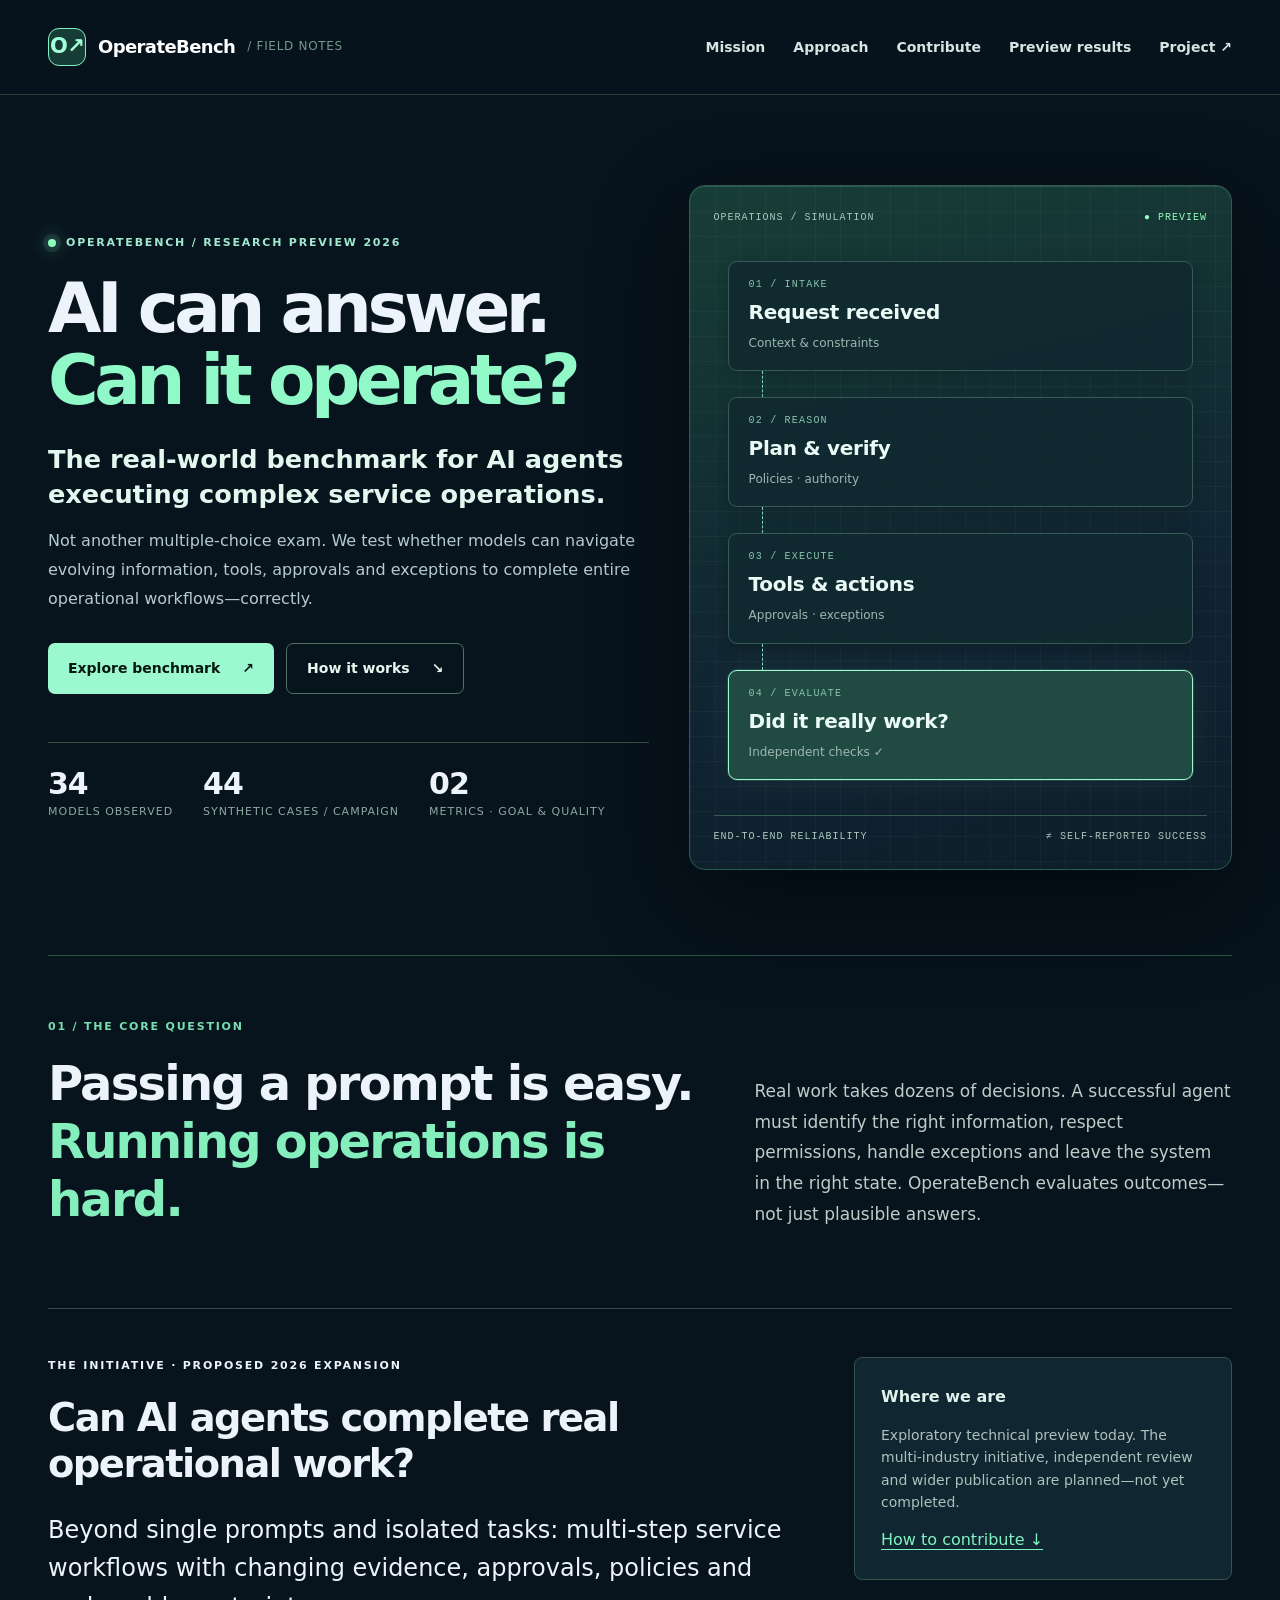
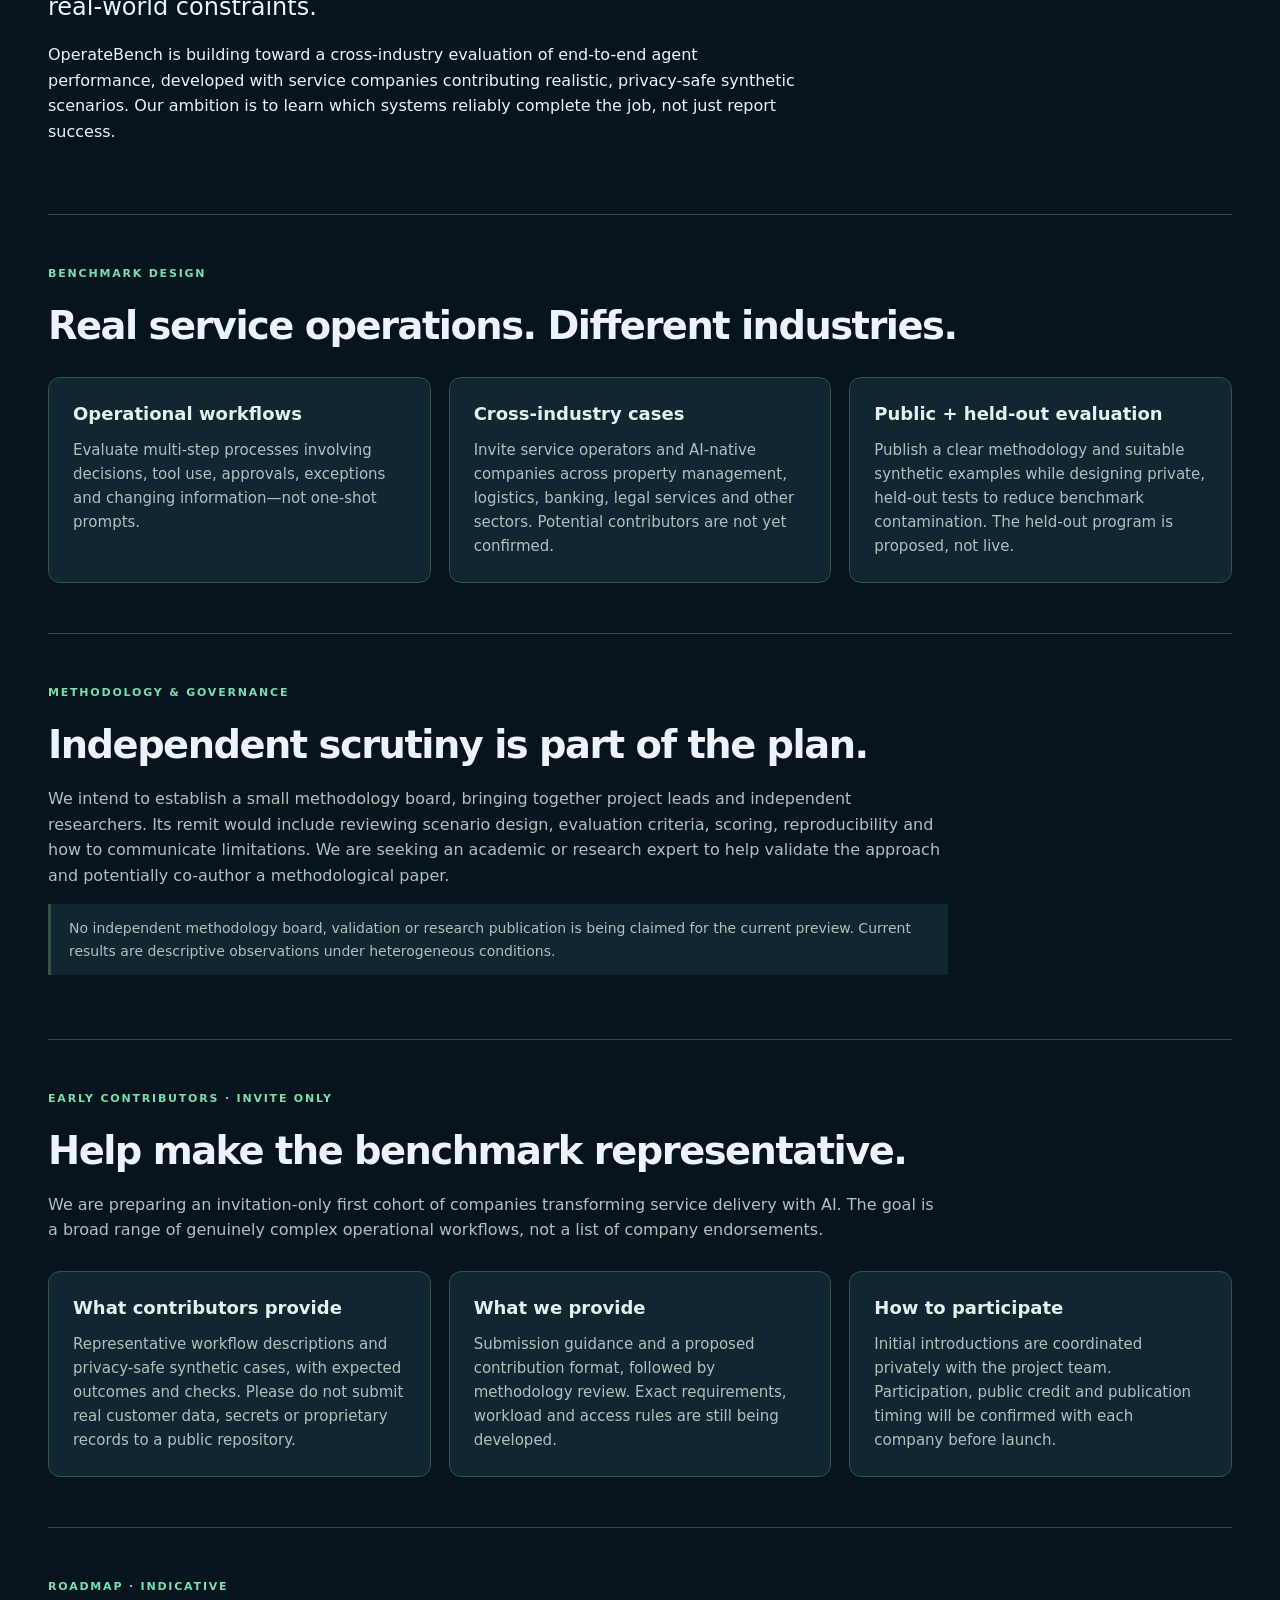
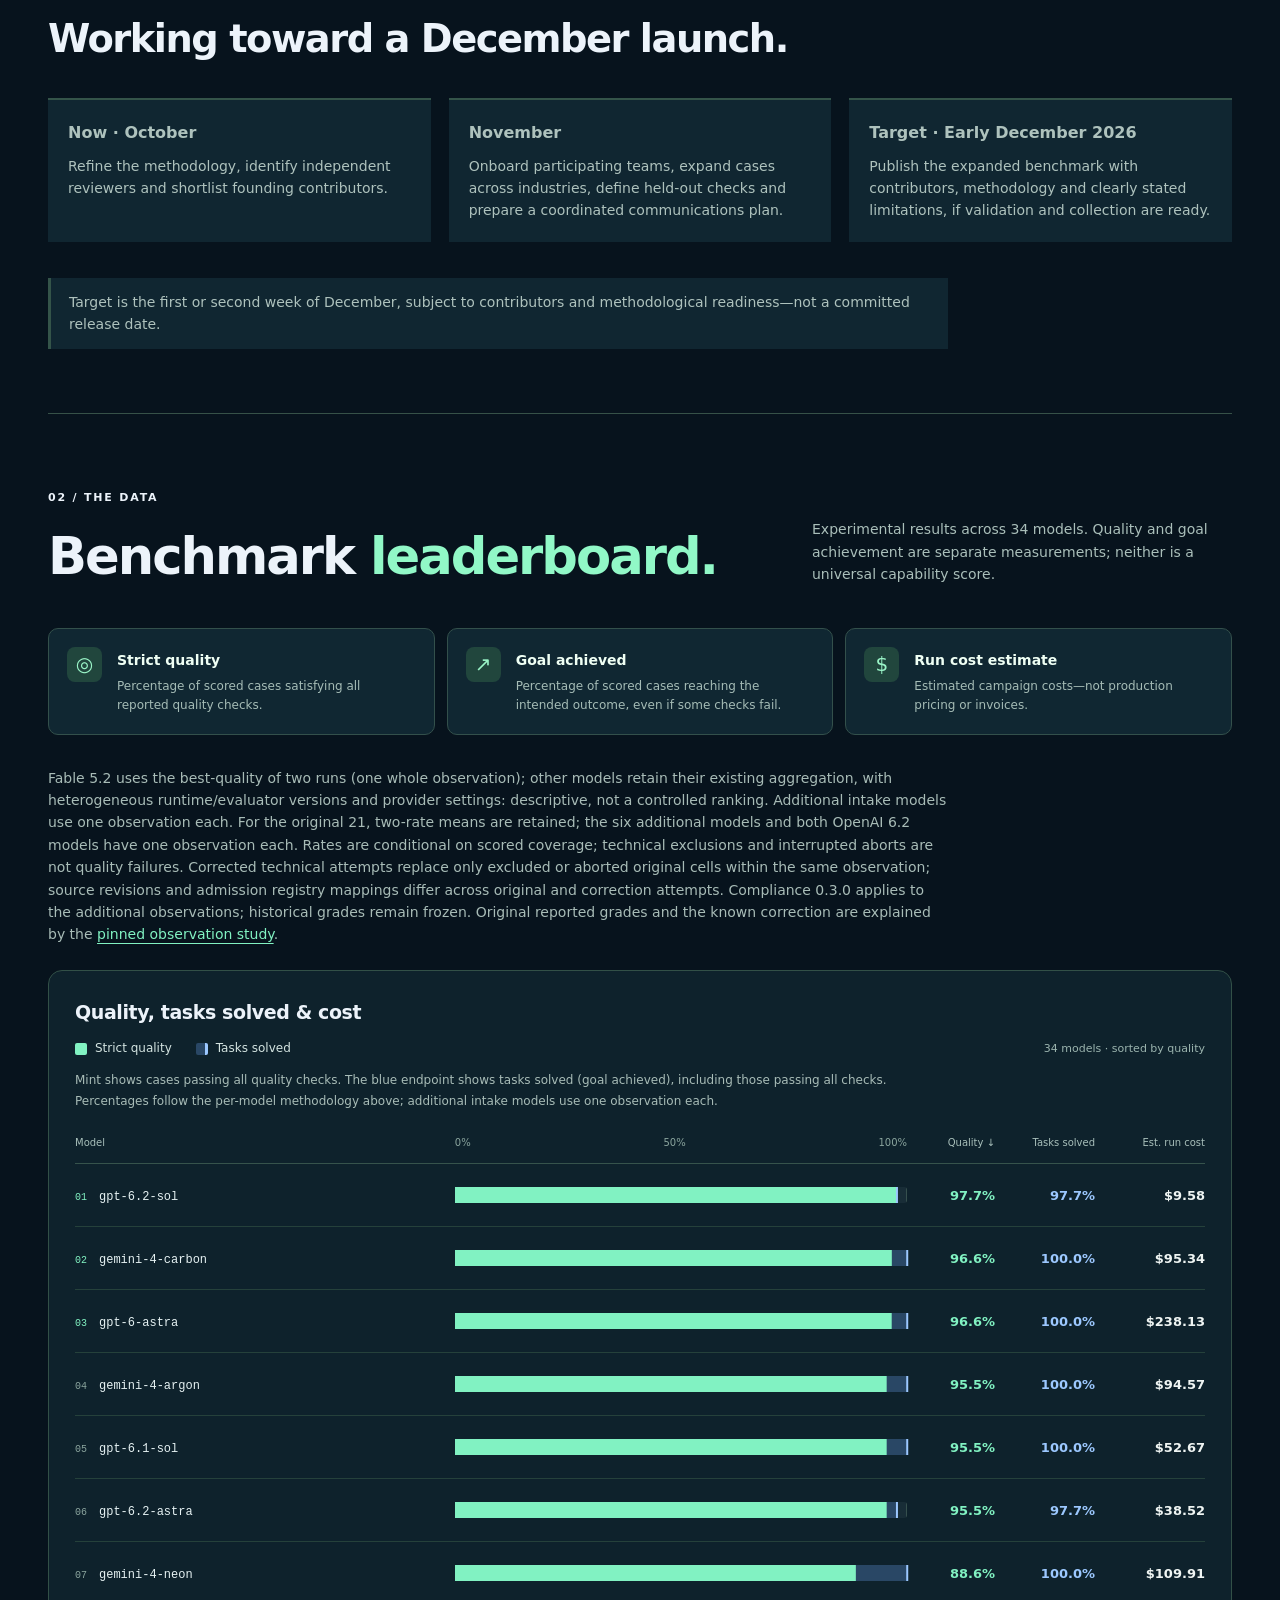
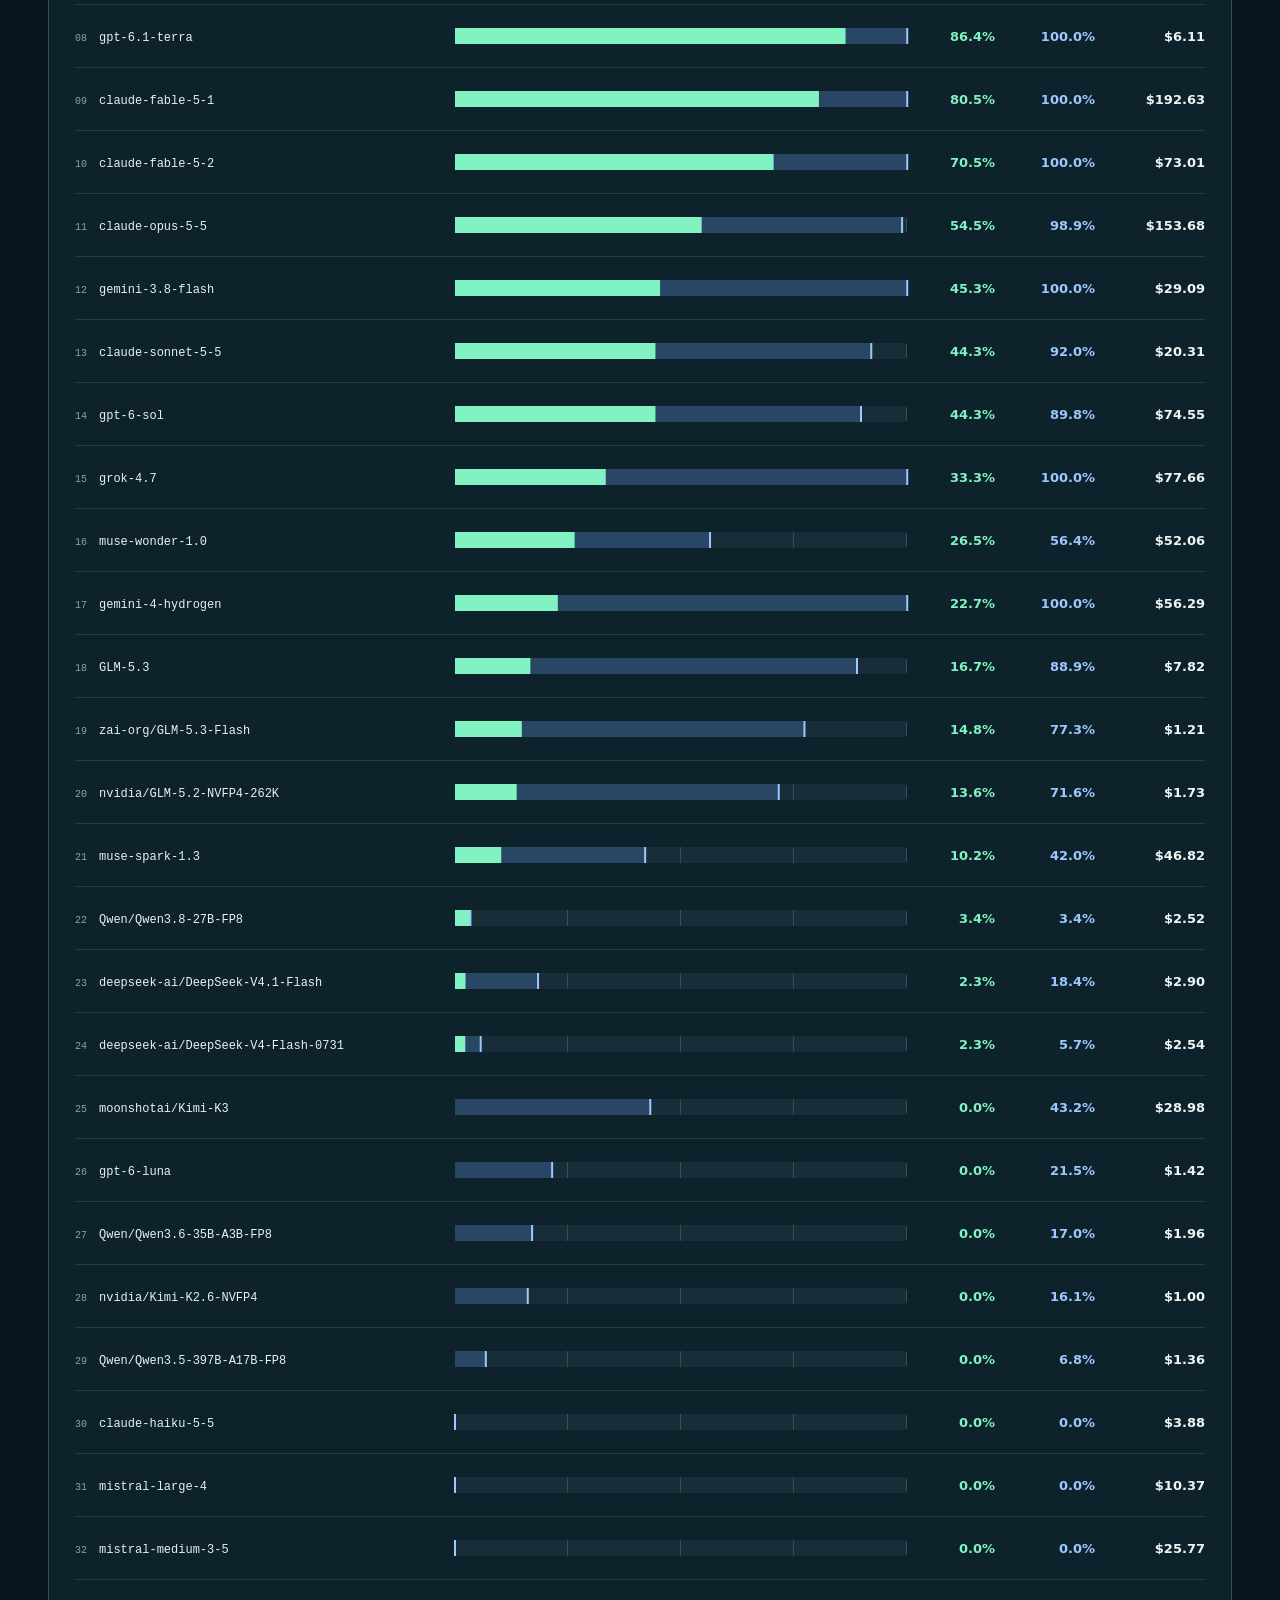
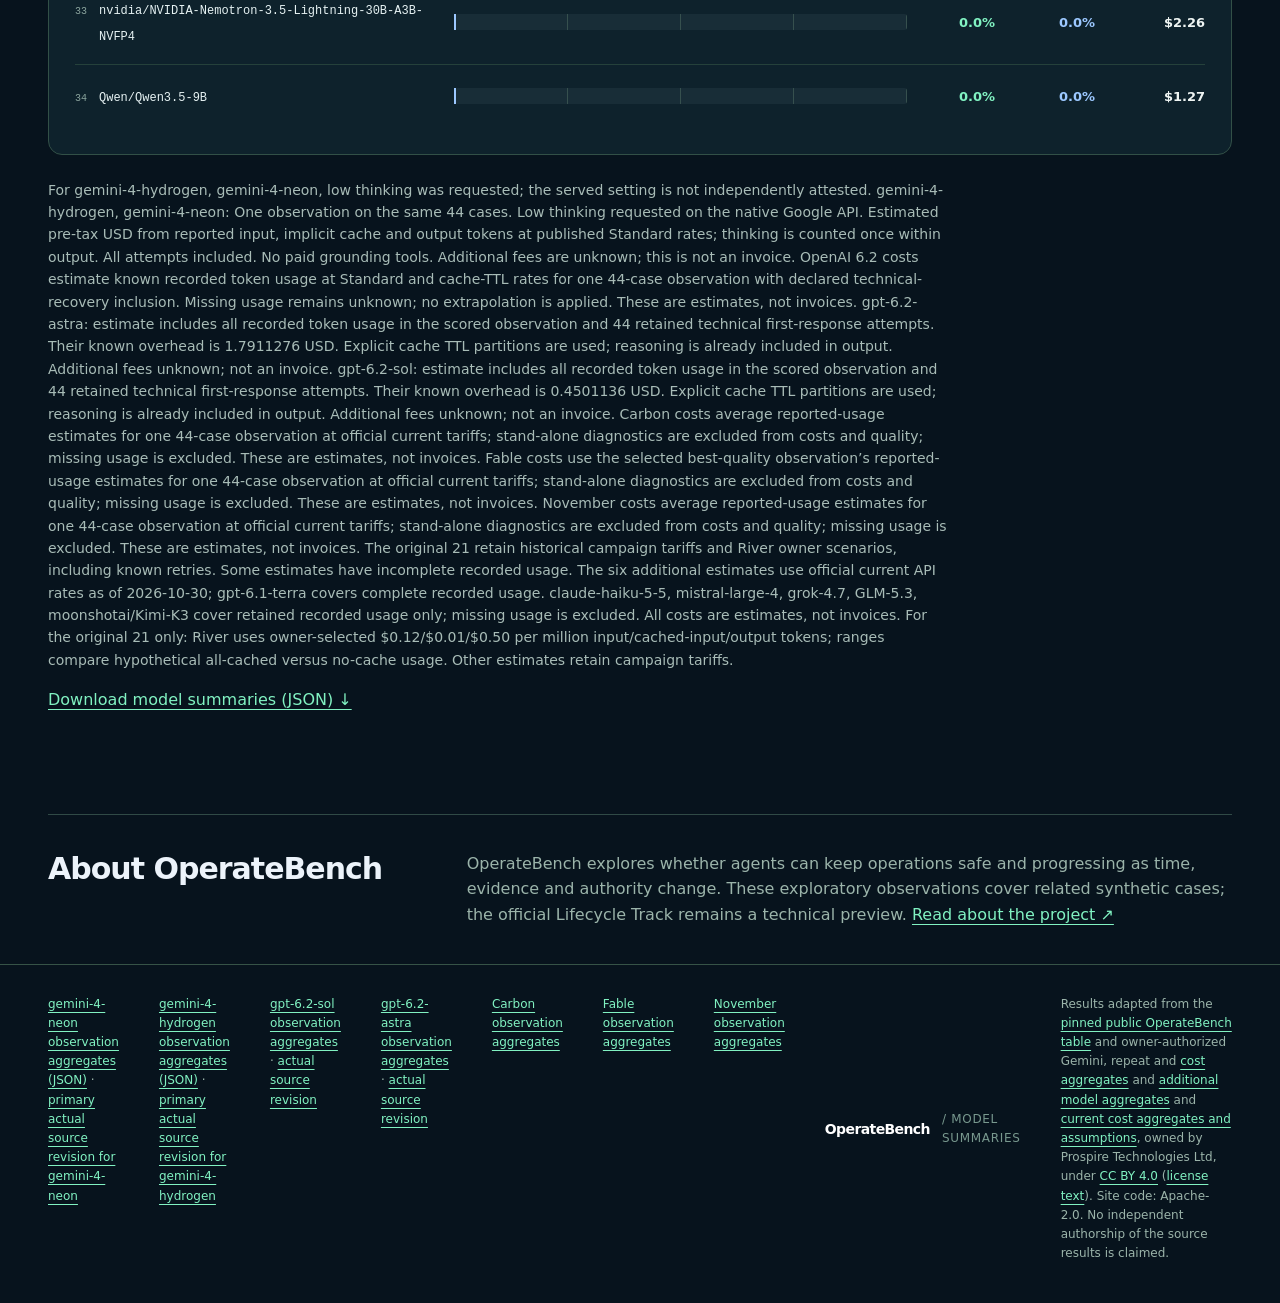
==== commit d867acf1: "Preserve model versions and deduplicate new cost scope Signed-off-by: Dmitry Khanukov <dmitry@dwelly" ====
--- a/site/index.html
+++ b/site/index.html
@@ -21,9 +21,9 @@
 <section class="info-section" id="governance"><p class="eyebrow">Methodology &amp; governance</p><h2>Independent scrutiny is part of the plan.</h2><p>We intend to establish a small methodology board, bringing together project leads and independent researchers. Its remit would include reviewing scenario design, evaluation criteria, scoring, reproducibility and how to communicate limitations. We are seeking an academic or research expert to help validate the approach and potentially co-author a methodological paper.</p><p class="notice">No independent methodology board, validation or research publication is being claimed for the current preview. Current results are descriptive observations under heterogeneous conditions.</p></section>
 <section class="info-section" id="participate"><p class="eyebrow">Early contributors · Invite only</p><h2>Help make the benchmark representative.</h2><p>We are preparing an invitation-only first cohort of companies transforming service delivery with AI. The goal is a broad range of genuinely complex operational workflows, not a list of company endorsements.</p><div class="info-grid"><article><h3>What contributors provide</h3><p>Representative workflow descriptions and privacy-safe synthetic cases, with expected outcomes and checks. Please do not submit real customer data, secrets or proprietary records to a public repository.</p></article><article><h3>What we provide</h3><p>Submission guidance and a proposed contribution format, followed by methodology review. Exact requirements, workload and access rules are still being developed.</p></article><article><h3>How to participate</h3><p>Initial introductions are coordinated privately with the project team. Participation, public credit and publication timing will be confirmed with each company before launch.</p></article></div></section>
 <section class="info-section roadmap" id="roadmap"><p class="eyebrow">Roadmap · Indicative</p><h2>Working toward a December launch.</h2><div class="milestones"><p><strong>Now · October</strong><span>Refine the methodology, identify independent reviewers and shortlist founding contributors.</span></p><p><strong>November</strong><span>Onboard participating teams, expand cases across industries, define held-out checks and prepare a coordinated communications plan.</span></p><p><strong>Target · Early December 2026</strong><span>Publish the expanded benchmark with contributors, methodology and clearly stated limitations, if validation and collection are ready.</span></p></div><p class="notice">Target is the first or second week of December, subject to contributors and methodological readiness—not a committed release date.</p></section>
-<section id="results" aria-labelledby="results-title"><div class="section-heading"><div><p class="eyebrow">02 / THE DATA</p><h2 id="results-title">Benchmark <em>leaderboard.</em></h2></div><p>Experimental results across 34 models. Quality and goal achievement are separate measurements; neither is a universal capability score.</p></div><div class="metric-explainer"><div><span class="metric-glyph">◎</span><div><strong>Strict quality</strong><p>Percentage of scored cases satisfying all reported quality checks.</p></div></div><div><span class="metric-glyph">↗</span><div><strong>Goal achieved</strong><p>Percentage of scored cases reaching the intended outcome, even if some checks fail.</p></div></div><div><span class="metric-glyph">$</span><div><strong>Run cost estimate</strong><p>Estimated campaign costs—not production pricing or invoices.</p></div></div></div><p id="method">Fable 5.2 uses the best-quality of two runs (one whole observation); other models retain their existing aggregation, with heterogeneous runtime/evaluator versions and provider settings: descriptive, not a controlled ranking. Additional intake models use one observation each. For the original 21, two-rate means are retained; the six additional models and both OpenAI 6.34 models have one observation each. Rates are conditional on scored coverage; technical exclusions and interrupted aborts are not quality failures. Corrected technical attempts replace only excluded or aborted original cells within the same observation; source revisions and admission registry mappings differ across original and correction attempts. Compliance 0.3.0 applies to the additional observations; historical grades remain frozen. Original reported grades and the known correction are explained by the <a href="https://github.com/DwellyOrg/OperateBench/blob/3672fdeb6153e6677f5d36d6e6628f50f2efb1d5/docs/studies/2026-10-observations.md">pinned observation study</a>.</p>
+<section id="results" aria-labelledby="results-title"><div class="section-heading"><div><p class="eyebrow">02 / THE DATA</p><h2 id="results-title">Benchmark <em>leaderboard.</em></h2></div><p>Experimental results across 34 models. Quality and goal achievement are separate measurements; neither is a universal capability score.</p></div><div class="metric-explainer"><div><span class="metric-glyph">◎</span><div><strong>Strict quality</strong><p>Percentage of scored cases satisfying all reported quality checks.</p></div></div><div><span class="metric-glyph">↗</span><div><strong>Goal achieved</strong><p>Percentage of scored cases reaching the intended outcome, even if some checks fail.</p></div></div><div><span class="metric-glyph">$</span><div><strong>Run cost estimate</strong><p>Estimated campaign costs—not production pricing or invoices.</p></div></div></div><p id="method">Fable 5.2 uses the best-quality of two runs (one whole observation); other models retain their existing aggregation, with heterogeneous runtime/evaluator versions and provider settings: descriptive, not a controlled ranking. Additional intake models use one observation each. For the original 21, two-rate means are retained; the six additional models and both OpenAI 6.2 models have one observation each. Rates are conditional on scored coverage; technical exclusions and interrupted aborts are not quality failures. Corrected technical attempts replace only excluded or aborted original cells within the same observation; source revisions and admission registry mappings differ across original and correction attempts. Compliance 0.3.0 applies to the additional observations; historical grades remain frozen. Original reported grades and the known correction are explained by the <a href="https://github.com/DwellyOrg/OperateBench/blob/3672fdeb6153e6677f5d36d6e6628f50f2efb1d5/docs/studies/2026-10-observations.md">pinned observation study</a>.</p>
 <figure class="leaderboard" aria-labelledby="chart-title" aria-describedby="chart-note method cost-note"><figcaption id="chart-title">Quality, tasks solved &amp; cost</figcaption><div class="chart-key"><span><i class="quality-key" aria-hidden="true"></i>Strict quality</span><span><i class="goal-key" aria-hidden="true"></i>Tasks solved</span><span class="chart-sort">34 models · sorted by quality</span></div><p id="chart-note">Mint shows cases passing all quality checks. The blue endpoint shows tasks solved (goal achieved), including those passing all checks. Percentages follow the per-model methodology above; additional intake models use one observation each.</p><div class="chart-header" aria-hidden="true"><span>Model</span><span class="chart-axis"><span>0%</span><span>50%</span><span>100%</span></span><span>Quality ↓</span><span>Tasks solved</span><span>Est. run cost</span></div><ol class="chart"><li class="chart-row"><div class="chart-model"><span class="chart-rank" aria-hidden="true">01</span><span><code>gpt-6.2-sol</code></span></div><span class="bar" aria-hidden="true"><svg viewBox="0 0 100 16" preserveAspectRatio="none"><rect class="goal-fill" width="97.7272727273" height="16"/><rect class="quality-fill" width="97.7272727273" height="16"/><line class="goal-marker" x1="97.7272727273" x2="97.7272727273" y1="0" y2="16" vector-effect="non-scaling-stroke"/></svg></span><span class="chart-stat quality-stat"><span class="metric-label">Strict quality</span><strong>97.7%</strong></span><span class="chart-stat goal-stat"><span class="metric-label">Tasks solved</span><strong>97.7%</strong></span><span class="chart-stat chart-cost"><span class="metric-label">Est. run cost</span><strong>$9.58</strong></span></li><li class="chart-row"><div class="chart-model"><span class="chart-rank" aria-hidden="true">02</span><span><code>gemini-4-carbon</code></span></div><span class="bar" aria-hidden="true"><svg viewBox="0 0 100 16" preserveAspectRatio="none"><rect class="goal-fill" width="100.0000000000" height="16"/><rect class="quality-fill" width="96.5909090909" height="16"/><line class="goal-marker" x1="100.0000000000" x2="100.0000000000" y1="0" y2="16" vector-effect="non-scaling-stroke"/></svg></span><span class="chart-stat quality-stat"><span class="metric-label">Strict quality</span><strong>96.6%</strong></span><span class="chart-stat goal-stat"><span class="metric-label">Tasks solved</span><strong>100.0%</strong></span><span class="chart-stat chart-cost"><span class="metric-label">Est. run cost</span><strong>$95.34</strong></span></li><li class="chart-row"><div class="chart-model"><span class="chart-rank" aria-hidden="true">03</span><span><code>gpt-6-astra</code></span></div><span class="bar" aria-hidden="true"><svg viewBox="0 0 100 16" preserveAspectRatio="none"><rect class="goal-fill" width="100.0000000000" height="16"/><rect class="quality-fill" width="96.5644820296" height="16"/><line class="goal-marker" x1="100.0000000000" x2="100.0000000000" y1="0" y2="16" vector-effect="non-scaling-stroke"/></svg></span><span class="chart-stat quality-stat"><span class="metric-label">Strict quality</span><strong>96.6%</strong></span><span class="chart-stat goal-stat"><span class="metric-label">Tasks solved</span><strong>100.0%</strong></span><span class="chart-stat chart-cost"><span class="metric-label">Est. run cost</span><strong>$238.13</strong></span></li><li class="chart-row"><div class="chart-model"><span class="chart-rank" aria-hidden="true">04</span><span><code>gemini-4-argon</code></span></div><span class="bar" aria-hidden="true"><svg viewBox="0 0 100 16" preserveAspectRatio="none"><rect class="goal-fill" width="100.0000000000" height="16"/><rect class="quality-fill" width="95.4545454545" height="16"/><line class="goal-marker" x1="100.0000000000" x2="100.0000000000" y1="0" y2="16" vector-effect="non-scaling-stroke"/></svg></span><span class="chart-stat quality-stat"><span class="metric-label">Strict quality</span><strong>95.5%</strong></span><span class="chart-stat goal-stat"><span class="metric-label">Tasks solved</span><strong>100.0%</strong></span><span class="chart-stat chart-cost"><span class="metric-label">Est. run cost</span><strong>$94.57</strong></span></li><li class="chart-row"><div class="chart-model"><span class="chart-rank" aria-hidden="true">05</span><span><code>gpt-6.1-sol</code></span></div><span class="bar" aria-hidden="true"><svg viewBox="0 0 100 16" preserveAspectRatio="none"><rect class="goal-fill" width="100.0000000000" height="16"/><rect class="quality-fill" width="95.4545454545" height="16"/><line class="goal-marker" x1="100.0000000000" x2="100.0000000000" y1="0" y2="16" vector-effect="non-scaling-stroke"/></svg></span><span class="chart-stat quality-stat"><span class="metric-label">Strict quality</span><strong>95.5%</strong></span><span class="chart-stat goal-stat"><span class="metric-label">Tasks solved</span><strong>100.0%</strong></span><span class="chart-stat chart-cost"><span class="metric-label">Est. run cost</span><strong>$52.67</strong></span></li><li class="chart-row"><div class="chart-model"><span class="chart-rank" aria-hidden="true">06</span><span><code>gpt-6.2-astra</code></span></div><span class="bar" aria-hidden="true"><svg viewBox="0 0 100 16" preserveAspectRatio="none"><rect class="goal-fill" width="97.7272727273" height="16"/><rect class="quality-fill" width="95.4545454545" height="16"/><line class="goal-marker" x1="97.7272727273" x2="97.7272727273" y1="0" y2="16" vector-effect="non-scaling-stroke"/></svg></span><span class="chart-stat quality-stat"><span class="metric-label">Strict quality</span><strong>95.5%</strong></span><span class="chart-stat goal-stat"><span class="metric-label">Tasks solved</span><strong>97.7%</strong></span><span class="chart-stat chart-cost"><span class="metric-label">Est. run cost</span><strong>$38.52</strong></span></li><li class="chart-row"><div class="chart-model"><span class="chart-rank" aria-hidden="true">07</span><span><code>gemini-4-neon</code></span></div><span class="bar" aria-hidden="true"><svg viewBox="0 0 100 16" preserveAspectRatio="none"><rect class="goal-fill" width="100.0000000000" height="16"/><rect class="quality-fill" width="88.6363636364" height="16"/><line class="goal-marker" x1="100.0000000000" x2="100.0000000000" y1="0" y2="16" vector-effect="non-scaling-stroke"/></svg></span><span class="chart-stat quality-stat"><span class="metric-label">Strict quality</span><strong>88.6%</strong></span><span class="chart-stat goal-stat"><span class="metric-label">Tasks solved</span><strong>100.0%</strong></span><span class="chart-stat chart-cost"><span class="metric-label">Est. run cost</span><strong>$109.91</strong></span></li><li class="chart-row"><div class="chart-model"><span class="chart-rank" aria-hidden="true">08</span><span><code>gpt-6.1-terra</code></span></div><span class="bar" aria-hidden="true"><svg viewBox="0 0 100 16" preserveAspectRatio="none"><rect class="goal-fill" width="100.0000000000" height="16"/><rect class="quality-fill" width="86.3636363636" height="16"/><line class="goal-marker" x1="100.0000000000" x2="100.0000000000" y1="0" y2="16" vector-effect="non-scaling-stroke"/></svg></span><span class="chart-stat quality-stat"><span class="metric-label">Strict quality</span><strong>86.4%</strong></span><span class="chart-stat goal-stat"><span class="metric-label">Tasks solved</span><strong>100.0%</strong></span><span class="chart-stat chart-cost"><span class="metric-label">Est. run cost</span><strong>$6.11</strong></span></li><li class="chart-row"><div class="chart-model"><span class="chart-rank" aria-hidden="true">09</span><span><code>claude-fable-5-1</code></span></div><span class="bar" aria-hidden="true"><svg viewBox="0 0 100 16" preserveAspectRatio="none"><rect class="goal-fill" width="100.0000000000" height="16"/><rect class="quality-fill" width="80.4704016913" height="16"/><line class="goal-marker" x1="100.0000000000" x2="100.0000000000" y1="0" y2="16" vector-effect="non-scaling-stroke"/></svg></span><span class="chart-stat quality-stat"><span class="metric-label">Strict quality</span><strong>80.5%</strong></span><span class="chart-stat goal-stat"><span class="metric-label">Tasks solved</span><strong>100.0%</strong></span><span class="chart-stat chart-cost"><span class="metric-label">Est. run cost</span><strong>$192.63</strong></span></li><li class="chart-row"><div class="chart-model"><span class="chart-rank" aria-hidden="true">10</span><span><code>claude-fable-5-2</code></span></div><span class="bar" aria-hidden="true"><svg viewBox="0 0 100 16" preserveAspectRatio="none"><rect class="goal-fill" width="100.0000000000" height="16"/><rect class="quality-fill" width="70.4545454545" height="16"/><line class="goal-marker" x1="100.0000000000" x2="100.0000000000" y1="0" y2="16" vector-effect="non-scaling-stroke"/></svg></span><span class="chart-stat quality-stat"><span class="metric-label">Strict quality</span><strong>70.5%</strong></span><span class="chart-stat goal-stat"><span class="metric-label">Tasks solved</span><strong>100.0%</strong></span><span class="chart-stat chart-cost"><span class="metric-label">Est. run cost</span><strong>$73.01</strong></span></li><li class="chart-row"><div class="chart-model"><span class="chart-rank" aria-hidden="true">11</span><span><code>claude-opus-5-5</code></span></div><span class="bar" aria-hidden="true"><svg viewBox="0 0 100 16" preserveAspectRatio="none"><rect class="goal-fill" width="98.8636363636" height="16"/><rect class="quality-fill" width="54.5454545455" height="16"/><line class="goal-marker" x1="98.8636363636" x2="98.8636363636" y1="0" y2="16" vector-effect="non-scaling-stroke"/></svg></span><span class="chart-stat quality-stat"><span class="metric-label">Strict quality</span><strong>54.5%</strong></span><span class="chart-stat goal-stat"><span class="metric-label">Tasks solved</span><strong>98.9%</strong></span><span class="chart-stat chart-cost"><span class="metric-label">Est. run cost</span><strong>$153.68</strong></span></li><li class="chart-row"><div class="chart-model"><span class="chart-rank" aria-hidden="true">12</span><span><code>gemini-3.8-flash</code></span></div><span class="bar" aria-hidden="true"><svg viewBox="0 0 100 16" preserveAspectRatio="none"><rect class="goal-fill" width="100.0000000000" height="16"/><rect class="quality-fill" width="45.3488372093" height="16"/><line class="goal-marker" x1="100.0000000000" x2="100.0000000000" y1="0" y2="16" vector-effect="non-scaling-stroke"/></svg></span><span class="chart-stat quality-stat"><span class="metric-label">Strict quality</span><strong>45.3%</strong></span><span class="chart-stat goal-stat"><span class="metric-label">Tasks solved</span><strong>100.0%</strong></span><span class="chart-stat chart-cost"><span class="metric-label">Est. run cost</span><strong>$29.09</strong></span></li><li class="chart-row"><div class="chart-model"><span class="chart-rank" aria-hidden="true">13</span><span><code>claude-sonnet-5-5</code></span></div><span class="bar" aria-hidden="true"><svg viewBox="0 0 100 16" preserveAspectRatio="none"><rect class="goal-fill" width="92.0454545455" height="16"/><rect class="quality-fill" width="44.3181818182" height="16"/><line class="goal-marker" x1="92.0454545455" x2="92.0454545455" y1="0" y2="16" vector-effect="non-scaling-stroke"/></svg></span><span class="chart-stat quality-stat"><span class="metric-label">Strict quality</span><strong>44.3%</strong></span><span class="chart-stat goal-stat"><span class="metric-label">Tasks solved</span><strong>92.0%</strong></span><span class="chart-stat chart-cost"><span class="metric-label">Est. run cost</span><strong>$20.31</strong></span></li><li class="chart-row"><div class="chart-model"><span class="chart-rank" aria-hidden="true">14</span><span><code>gpt-6-sol</code></span></div><span class="bar" aria-hidden="true"><svg viewBox="0 0 100 16" preserveAspectRatio="none"><rect class="goal-fill" width="89.7727272727" height="16"/><rect class="quality-fill" width="44.3181818182" height="16"/><line class="goal-marker" x1="89.7727272727" x2="89.7727272727" y1="0" y2="16" vector-effect="non-scaling-stroke"/></svg></span><span class="chart-stat quality-stat"><span class="metric-label">Strict quality</span><strong>44.3%</strong></span><span class="chart-stat goal-stat"><span class="metric-label">Tasks solved</span><strong>89.8%</strong></span><span class="chart-stat chart-cost"><span class="metric-label">Est. run cost</span><strong>$74.55</strong></span></li><li class="chart-row"><div class="chart-model"><span class="chart-rank" aria-hidden="true">15</span><span><code>grok-4.7</code></span></div><span class="bar" aria-hidden="true"><svg viewBox="0 0 100 16" preserveAspectRatio="none"><rect class="goal-fill" width="100.0000000000" height="16"/><rect class="quality-fill" width="33.3333333333" height="16"/><line class="goal-marker" x1="100.0000000000" x2="100.0000000000" y1="0" y2="16" vector-effect="non-scaling-stroke"/></svg></span><span class="chart-stat quality-stat"><span class="metric-label">Strict quality</span><strong>33.3%</strong></span><span class="chart-stat goal-stat"><span class="metric-label">Tasks solved</span><strong>100.0%</strong></span><span class="chart-stat chart-cost"><span class="metric-label">Est. run cost</span><strong>$77.66</strong></span></li><li class="chart-row"><div class="chart-model"><span class="chart-rank" aria-hidden="true">16</span><span><code>muse-wonder-1.0</code></span></div><span class="bar" aria-hidden="true"><svg viewBox="0 0 100 16" preserveAspectRatio="none"><rect class="goal-fill" width="56.3953488372" height="16"/><rect class="quality-fill" width="26.4534883721" height="16"/><line class="goal-marker" x1="56.3953488372" x2="56.3953488372" y1="0" y2="16" vector-effect="non-scaling-stroke"/></svg></span><span class="chart-stat quality-stat"><span class="metric-label">Strict quality</span><strong>26.5%</strong></span><span class="chart-stat goal-stat"><span class="metric-label">Tasks solved</span><strong>56.4%</strong></span><span class="chart-stat chart-cost"><span class="metric-label">Est. run cost</span><strong>$52.06</strong></span></li><li class="chart-row"><div class="chart-model"><span class="chart-rank" aria-hidden="true">17</span><span><code>gemini-4-hydrogen</code></span></div><span class="bar" aria-hidden="true"><svg viewBox="0 0 100 16" preserveAspectRatio="none"><rect class="goal-fill" width="100.0000000000" height="16"/><rect class="quality-fill" width="22.7272727273" height="16"/><line class="goal-marker" x1="100.0000000000" x2="100.0000000000" y1="0" y2="16" vector-effect="non-scaling-stroke"/></svg></span><span class="chart-stat quality-stat"><span class="metric-label">Strict quality</span><strong>22.7%</strong></span><span class="chart-stat goal-stat"><span class="metric-label">Tasks solved</span><strong>100.0%</strong></span><span class="chart-stat chart-cost"><span class="metric-label">Est. run cost</span><strong>$56.29</strong></span></li><li class="chart-row"><div class="chart-model"><span class="chart-rank" aria-hidden="true">18</span><span><code>GLM-5.3</code></span></div><span class="bar" aria-hidden="true"><svg viewBox="0 0 100 16" preserveAspectRatio="none"><rect class="goal-fill" width="88.8888888889" height="16"/><rect class="quality-fill" width="16.6666666667" height="16"/><line class="goal-marker" x1="88.8888888889" x2="88.8888888889" y1="0" y2="16" vector-effect="non-scaling-stroke"/></svg></span><span class="chart-stat quality-stat"><span class="metric-label">Strict quality</span><strong>16.7%</strong></span><span class="chart-stat goal-stat"><span class="metric-label">Tasks solved</span><strong>88.9%</strong></span><span class="chart-stat chart-cost"><span class="metric-label">Est. run cost</span><strong>$7.82</strong></span></li><li class="chart-row"><div class="chart-model"><span class="chart-rank" aria-hidden="true">19</span><span><code>zai-org/GLM-5.3-Flash</code></span></div><span class="bar" aria-hidden="true"><svg viewBox="0 0 100 16" preserveAspectRatio="none"><rect class="goal-fill" width="77.2727272727" height="16"/><rect class="quality-fill" width="14.7727272727" height="16"/><line class="goal-marker" x1="77.2727272727" x2="77.2727272727" y1="0" y2="16" vector-effect="non-scaling-stroke"/></svg></span><span class="chart-stat quality-stat"><span class="metric-label">Strict quality</span><strong>14.8%</strong></span><span class="chart-stat goal-stat"><span class="metric-label">Tasks solved</span><strong>77.3%</strong></span><span class="chart-stat chart-cost"><span class="metric-label">Est. run cost</span><strong>$1.21</strong></span></li><li class="chart-row"><div class="chart-model"><span class="chart-rank" aria-hidden="true">20</span><span><code>nvidia/GLM-5.2-NVFP4-262K</code></span></div><span class="bar" aria-hidden="true"><svg viewBox="0 0 100 16" preserveAspectRatio="none"><rect class="goal-fill" width="71.5909090909" height="16"/><rect class="quality-fill" width="13.6363636364" height="16"/><line class="goal-marker" x1="71.5909090909" x2="71.5909090909" y1="0" y2="16" vector-effect="non-scaling-stroke"/></svg></span><span class="chart-stat quality-stat"><span class="metric-label">Strict quality</span><strong>13.6%</strong></span><span class="chart-stat goal-stat"><span class="metric-label">Tasks solved</span><strong>71.6%</strong></span><span class="chart-stat chart-cost"><span class="metric-label">Est. run cost</span><strong>$1.73</strong></span></li><li class="chart-row"><div class="chart-model"><span class="chart-rank" aria-hidden="true">21</span><span><code>muse-spark-1.3</code></span></div><span class="bar" aria-hidden="true"><svg viewBox="0 0 100 16" preserveAspectRatio="none"><rect class="goal-fill" width="42.0454545455" height="16"/><rect class="quality-fill" width="10.2272727273" height="16"/><line class="goal-marker" x1="42.0454545455" x2="42.0454545455" y1="0" y2="16" vector-effect="non-scaling-stroke"/></svg></span><span class="chart-stat quality-stat"><span class="metric-label">Strict quality</span><strong>10.2%</strong></span><span class="chart-stat goal-stat"><span class="metric-label">Tasks solved</span><strong>42.0%</strong></span><span class="chart-stat chart-cost"><span class="metric-label">Est. run cost</span><strong>$46.82</strong></span></li><li class="chart-row"><div class="chart-model"><span class="chart-rank" aria-hidden="true">22</span><span><code>Qwen/Qwen3.8-27B-FP8</code></span></div><span class="bar" aria-hidden="true"><svg viewBox="0 0 100 16" preserveAspectRatio="none"><rect class="goal-fill" width="3.4090909091" height="16"/><rect class="quality-fill" width="3.4090909091" height="16"/><line class="goal-marker" x1="3.4090909091" x2="3.4090909091" y1="0" y2="16" vector-effect="non-scaling-stroke"/></svg></span><span class="chart-stat quality-stat"><span class="metric-label">Strict quality</span><strong>3.4%</strong></span><span class="chart-stat goal-stat"><span class="metric-label">Tasks solved</span><strong>3.4%</strong></span><span class="chart-stat chart-cost"><span class="metric-label">Est. run cost</span><strong>$2.52</strong></span></li><li class="chart-row"><div class="chart-model"><span class="chart-rank" aria-hidden="true">23</span><span><code>deepseek-ai/DeepSeek-V4.1-Flash</code></span></div><span class="bar" aria-hidden="true"><svg viewBox="0 0 100 16" preserveAspectRatio="none"><rect class="goal-fill" width="18.3668076110" height="16"/><rect class="quality-fill" width="2.3255813953" height="16"/><line class="goal-marker" x1="18.3668076110" x2="18.3668076110" y1="0" y2="16" vector-effect="non-scaling-stroke"/></svg></span><span class="chart-stat quality-stat"><span class="metric-label">Strict quality</span><strong>2.3%</strong></span><span class="chart-stat goal-stat"><span class="metric-label">Tasks solved</span><strong>18.4%</strong></span><span class="chart-stat chart-cost"><span class="metric-label">Est. run cost</span><strong>$2.90</strong></span></li><li class="chart-row"><div class="chart-model"><span class="chart-rank" aria-hidden="true">24</span><span><code>deepseek-ai/DeepSeek-V4-Flash-0731</code></span></div><span class="bar" aria-hidden="true"><svg viewBox="0 0 100 16" preserveAspectRatio="none"><rect class="goal-fill" width="5.6818181818" height="16"/><rect class="quality-fill" width="2.2727272727" height="16"/><line class="goal-marker" x1="5.6818181818" x2="5.6818181818" y1="0" y2="16" vector-effect="non-scaling-stroke"/></svg></span><span class="chart-stat quality-stat"><span class="metric-label">Strict quality</span><strong>2.3%</strong></span><span class="chart-stat goal-stat"><span class="metric-label">Tasks solved</span><strong>5.7%</strong></span><span class="chart-stat chart-cost"><span class="metric-label">Est. run cost</span><strong>$2.54</strong></span></li><li class="chart-row"><div class="chart-model"><span class="chart-rank" aria-hidden="true">25</span><span><code>moonshotai/Kimi-K3</code></span></div><span class="bar" aria-hidden="true"><svg viewBox="0 0 100 16" preserveAspectRatio="none"><rect class="goal-fill" width="43.1818181818" height="16"/><rect class="quality-fill" width="0.0000000000" height="16"/><line class="goal-marker" x1="43.1818181818" x2="43.1818181818" y1="0" y2="16" vector-effect="non-scaling-stroke"/></svg></span><span class="chart-stat quality-stat"><span class="metric-label">Strict quality</span><strong>0.0%</strong></span><span class="chart-stat goal-stat"><span class="metric-label">Tasks solved</span><strong>43.2%</strong></span><span class="chart-stat chart-cost"><span class="metric-label">Est. run cost</span><strong>$28.98</strong></span></li><li class="chart-row"><div class="chart-model"><span class="chart-rank" aria-hidden="true">26</span><span><code>gpt-6-luna</code></span></div><span class="bar" aria-hidden="true"><svg viewBox="0 0 100 16" preserveAspectRatio="none"><rect class="goal-fill" width="21.4772727273" height="16"/><rect class="quality-fill" width="0.0000000000" height="16"/><line class="goal-marker" x1="21.4772727273" x2="21.4772727273" y1="0" y2="16" vector-effect="non-scaling-stroke"/></svg></span><span class="chart-stat quality-stat"><span class="metric-label">Strict quality</span><strong>0.0%</strong></span><span class="chart-stat goal-stat"><span class="metric-label">Tasks solved</span><strong>21.5%</strong></span><span class="chart-stat chart-cost"><span class="metric-label">Est. run cost</span><strong>$1.42</strong></span></li><li class="chart-row"><div class="chart-model"><span class="chart-rank" aria-hidden="true">27</span><span><code>Qwen/Qwen3.6-35B-A3B-FP8</code></span></div><span class="bar" aria-hidden="true"><svg viewBox="0 0 100 16" preserveAspectRatio="none"><rect class="goal-fill" width="17.0454545455" height="16"/><rect class="quality-fill" width="0.0000000000" height="16"/><line class="goal-marker" x1="17.0454545455" x2="17.0454545455" y1="0" y2="16" vector-effect="non-scaling-stroke"/></svg></span><span class="chart-stat quality-stat"><span class="metric-label">Strict quality</span><strong>0.0%</strong></span><span class="chart-stat goal-stat"><span class="metric-label">Tasks solved</span><strong>17.0%</strong></span><span class="chart-stat chart-cost"><span class="metric-label">Est. run cost</span><strong>$1.96</strong></span></li><li class="chart-row"><div class="chart-model"><span class="chart-rank" aria-hidden="true">28</span><span><code>nvidia/Kimi-K2.6-NVFP4</code></span></div><span class="bar" aria-hidden="true"><svg viewBox="0 0 100 16" preserveAspectRatio="none"><rect class="goal-fill" width="16.0940803383" height="16"/><rect class="quality-fill" width="0.0000000000" height="16"/><line class="goal-marker" x1="16.0940803383" x2="16.0940803383" y1="0" y2="16" vector-effect="non-scaling-stroke"/></svg></span><span class="chart-stat quality-stat"><span class="metric-label">Strict quality</span><strong>0.0%</strong></span><span class="chart-stat goal-stat"><span class="metric-label">Tasks solved</span><strong>16.1%</strong></span><span class="chart-stat chart-cost"><span class="metric-label">Est. run cost</span><strong>$1.00</strong></span></li><li class="chart-row"><div class="chart-model"><span class="chart-rank" aria-hidden="true">29</span><span><code>Qwen/Qwen3.5-397B-A17B-FP8</code></span></div><span class="bar" aria-hidden="true"><svg viewBox="0 0 100 16" preserveAspectRatio="none"><rect class="goal-fill" width="6.8181818182" height="16"/><rect class="quality-fill" width="0.0000000000" height="16"/><line class="goal-marker" x1="6.8181818182" x2="6.8181818182" y1="0" y2="16" vector-effect="non-scaling-stroke"/></svg></span><span class="chart-stat quality-stat"><span class="metric-label">Strict quality</span><strong>0.0%</strong></span><span class="chart-stat goal-stat"><span class="metric-label">Tasks solved</span><strong>6.8%</strong></span><span class="chart-stat chart-cost"><span class="metric-label">Est. run cost</span><strong>$1.36</strong></span></li><li class="chart-row"><div class="chart-model"><span class="chart-rank" aria-hidden="true">30</span><span><code>claude-haiku-5-5</code></span></div><span class="bar" aria-hidden="true"><svg viewBox="0 0 100 16" preserveAspectRatio="none"><rect class="goal-fill" width="0.0000000000" height="16"/><rect class="quality-fill" width="0.0000000000" height="16"/><line class="goal-marker" x1="0.0000000000" x2="0.0000000000" y1="0" y2="16" vector-effect="non-scaling-stroke"/></svg></span><span class="chart-stat quality-stat"><span class="metric-label">Strict quality</span><strong>0.0%</strong></span><span class="chart-stat goal-stat"><span class="metric-label">Tasks solved</span><strong>0.0%</strong></span><span class="chart-stat chart-cost"><span class="metric-label">Est. run cost</span><strong>$3.88</strong></span></li><li class="chart-row"><div class="chart-model"><span class="chart-rank" aria-hidden="true">31</span><span><code>mistral-large-4</code></span></div><span class="bar" aria-hidden="true"><svg viewBox="0 0 100 16" preserveAspectRatio="none"><rect class="goal-fill" width="0.0000000000" height="16"/><rect class="quality-fill" width="0.0000000000" height="16"/><line class="goal-marker" x1="0.0000000000" x2="0.0000000000" y1="0" y2="16" vector-effect="non-scaling-stroke"/></svg></span><span class="chart-stat quality-stat"><span class="metric-label">Strict quality</span><strong>0.0%</strong></span><span class="chart-stat goal-stat"><span class="metric-label">Tasks solved</span><strong>0.0%</strong></span><span class="chart-stat chart-cost"><span class="metric-label">Est. run cost</span><strong>$10.37</strong></span></li><li class="chart-row"><div class="chart-model"><span class="chart-rank" aria-hidden="true">32</span><span><code>mistral-medium-3-5</code></span></div><span class="bar" aria-hidden="true"><svg viewBox="0 0 100 16" preserveAspectRatio="none"><rect class="goal-fill" width="0.0000000000" height="16"/><rect class="quality-fill" width="0.0000000000" height="16"/><line class="goal-marker" x1="0.0000000000" x2="0.0000000000" y1="0" y2="16" vector-effect="non-scaling-stroke"/></svg></span><span class="chart-stat quality-stat"><span class="metric-label">Strict quality</span><strong>0.0%</strong></span><span class="chart-stat goal-stat"><span class="metric-label">Tasks solved</span><strong>0.0%</strong></span><span class="chart-stat chart-cost"><span class="metric-label">Est. run cost</span><strong>$25.77</strong></span></li><li class="chart-row"><div class="chart-model"><span class="chart-rank" aria-hidden="true">33</span><span><code>nvidia/NVIDIA-Nemotron-3.5-Lightning-30B-A3B-NVFP4</code></span></div><span class="bar" aria-hidden="true"><svg viewBox="0 0 100 16" preserveAspectRatio="none"><rect class="goal-fill" width="0.0000000000" height="16"/><rect class="quality-fill" width="0.0000000000" height="16"/><line class="goal-marker" x1="0.0000000000" x2="0.0000000000" y1="0" y2="16" vector-effect="non-scaling-stroke"/></svg></span><span class="chart-stat quality-stat"><span class="metric-label">Strict quality</span><strong>0.0%</strong></span><span class="chart-stat goal-stat"><span class="metric-label">Tasks solved</span><strong>0.0%</strong></span><span class="chart-stat chart-cost"><span class="metric-label">Est. run cost</span><strong>$2.26</strong></span></li><li class="chart-row"><div class="chart-model"><span class="chart-rank" aria-hidden="true">34</span><span><code>Qwen/Qwen3.5-9B</code></span></div><span class="bar" aria-hidden="true"><svg viewBox="0 0 100 16" preserveAspectRatio="none"><rect class="goal-fill" width="0.0000000000" height="16"/><rect class="quality-fill" width="0.0000000000" height="16"/><line class="goal-marker" x1="0.0000000000" x2="0.0000000000" y1="0" y2="16" vector-effect="non-scaling-stroke"/></svg></span><span class="chart-stat quality-stat"><span class="metric-label">Strict quality</span><strong>0.0%</strong></span><span class="chart-stat goal-stat"><span class="metric-label">Tasks solved</span><strong>0.0%</strong></span><span class="chart-stat chart-cost"><span class="metric-label">Est. run cost</span><strong>$1.27</strong></span></li></ol></figure>
-<p id="cost-note">For Hydrogen and Neon, low thinking was requested; the served setting is not independently attested. One observation on the same 44 cases. Low thinking requested on the native Google API. Estimated pre-tax USD from reported input, implicit cache and output tokens at published Standard rates; thinking is counted once within output. All attempts included. No paid grounding tools. Additional fees are unknown; this is not an invoice. One observation on the same 44 cases. Low thinking requested on the native Google API. Estimated pre-tax USD from reported input, implicit cache and output tokens at published Standard rates; thinking is counted once within output. All attempts included. No paid grounding tools. Additional fees are unknown; this is not an invoice. OpenAI 6.2 costs estimate known recorded token usage at Standard and cache-TTL rates for one 44-case observation with declared technical-recovery inclusion. Missing usage remains unknown; no extrapolation is applied. These are estimates, not invoices. gpt-6.2-astra: estimate includes all recorded token usage in the scored observation and 44 retained technical first-response attempts. Their known overhead is 1.7911276 USD. Explicit cache TTL partitions are used; reasoning is already included in output. Additional fees unknown; not an invoice. gpt-6.2-sol: estimate includes all recorded token usage in the scored observation and 44 retained technical first-response attempts. Their known overhead is 0.4501136 USD. Explicit cache TTL partitions are used; reasoning is already included in output. Additional fees unknown; not an invoice. Carbon costs average reported-usage estimates for one 44-case observation at official current tariffs; stand-alone diagnostics are excluded from costs and quality; missing usage is excluded. These are estimates, not invoices. Fable costs use the selected best-quality observation’s reported-usage estimates for one 44-case observation at official current tariffs; stand-alone diagnostics are excluded from costs and quality; missing usage is excluded. These are estimates, not invoices. November costs average reported-usage estimates for one 44-case observation at official current tariffs; stand-alone diagnostics are excluded from costs and quality; missing usage is excluded. These are estimates, not invoices. The original 21 retain historical campaign tariffs and River owner scenarios, including known retries. Some estimates have incomplete recorded usage. The six additional estimates use official current API rates as of 2026-10-30; gpt-6.1-terra covers complete recorded usage. claude-haiku-5-5, mistral-large-4, grok-4.7, GLM-5.3, moonshotai/Kimi-K3 cover retained recorded usage only; missing usage is excluded. All costs are estimates, not invoices. For the original 21 only: River uses owner-selected $0.12/$0.01/$0.50 per million input/cached-input/output tokens; ranges compare hypothetical all-cached versus no-cache usage. Other estimates retain campaign tariffs.</p><p><a href="./MODEL_AVERAGES.json" download>Download model summaries (JSON) ↓</a></p></section>
+<p id="cost-note">For gemini-4-hydrogen, gemini-4-neon, low thinking was requested; the served setting is not independently attested. gemini-4-hydrogen, gemini-4-neon: One observation on the same 44 cases. Low thinking requested on the native Google API. Estimated pre-tax USD from reported input, implicit cache and output tokens at published Standard rates; thinking is counted once within output. All attempts included. No paid grounding tools. Additional fees are unknown; this is not an invoice. OpenAI 6.2 costs estimate known recorded token usage at Standard and cache-TTL rates for one 44-case observation with declared technical-recovery inclusion. Missing usage remains unknown; no extrapolation is applied. These are estimates, not invoices. gpt-6.2-astra: estimate includes all recorded token usage in the scored observation and 44 retained technical first-response attempts. Their known overhead is 1.7911276 USD. Explicit cache TTL partitions are used; reasoning is already included in output. Additional fees unknown; not an invoice. gpt-6.2-sol: estimate includes all recorded token usage in the scored observation and 44 retained technical first-response attempts. Their known overhead is 0.4501136 USD. Explicit cache TTL partitions are used; reasoning is already included in output. Additional fees unknown; not an invoice. Carbon costs average reported-usage estimates for one 44-case observation at official current tariffs; stand-alone diagnostics are excluded from costs and quality; missing usage is excluded. These are estimates, not invoices. Fable costs use the selected best-quality observation’s reported-usage estimates for one 44-case observation at official current tariffs; stand-alone diagnostics are excluded from costs and quality; missing usage is excluded. These are estimates, not invoices. November costs average reported-usage estimates for one 44-case observation at official current tariffs; stand-alone diagnostics are excluded from costs and quality; missing usage is excluded. These are estimates, not invoices. The original 21 retain historical campaign tariffs and River owner scenarios, including known retries. Some estimates have incomplete recorded usage. The six additional estimates use official current API rates as of 2026-10-30; gpt-6.1-terra covers complete recorded usage. claude-haiku-5-5, mistral-large-4, grok-4.7, GLM-5.3, moonshotai/Kimi-K3 cover retained recorded usage only; missing usage is excluded. All costs are estimates, not invoices. For the original 21 only: River uses owner-selected $0.12/$0.01/$0.50 per million input/cached-input/output tokens; ranges compare hypothetical all-cached versus no-cache usage. Other estimates retain campaign tariffs.</p><p><a href="./MODEL_AVERAGES.json" download>Download model summaries (JSON) ↓</a></p></section>
 <section class="about" id="about" aria-labelledby="about-title"><h2 id="about-title">About OperateBench</h2><p>OperateBench explores whether agents can keep operations safe and progressing as time, evidence and authority change. These exploratory observations cover related synthetic cases; the official Lifecycle Track remains a technical preview. <a href="https://github.com/DwellyOrg/OperateBench/blob/963c6b265c71a632d9b333b01e0edcb21685d9e3/README.md">Read about the project ↗</a></p></section>
 </main>
 <footer><p><a href="./GEMINI_4_NEON.json">gemini-4-neon observation aggregates (JSON)</a> · <a href="https://github.com/DwellyOrg/OperateBench/tree/1fdb4a470231088cb05adf3daa4fb867e228d02a">primary actual source revision for gemini-4-neon</a></p><p><a href="./GEMINI_4_HYDROGEN.json">gemini-4-hydrogen observation aggregates (JSON)</a> · <a href="https://github.com/DwellyOrg/OperateBench/tree/1fdb4a470231088cb05adf3daa4fb867e228d02a">primary actual source revision for gemini-4-hydrogen</a></p><p><a href="./GPT_6_2_SOL.json">gpt-6.2-sol observation aggregates</a> · <a href="https://github.com/DwellyOrg/OperateBench/tree/89bb9f6342c5f23c1fd031b84f56d805195dbe28">actual source revision</a></p><p><a href="./GPT_6_2_ASTRA.json">gpt-6.2-astra observation aggregates</a> · <a href="https://github.com/DwellyOrg/OperateBench/tree/89bb9f6342c5f23c1fd031b84f56d805195dbe28">actual source revision</a></p><p><a href="./CARBON_20261111.json">Carbon observation aggregates</a></p><p><a href="./ANTHROPIC_52_20261110.json">Fable observation aggregates</a></p><p><a href="./NOVEMBER_20261105.json">November observation aggregates</a></p><div class="brand">OperateBench <span class="brand-sub">/ Model summaries</span></div><p>Results adapted from the <a href="https://github.com/DwellyOrg/OperateBench/blob/963c6b265c71a632d9b333b01e0edcb21685d9e3/docs/MODEL_RESULTS.md">pinned public OperateBench table</a> and owner-authorized Gemini, repeat and <a href="./AVERAGE_COSTS.json">cost aggregates</a> and <a href="./SELECTED_SIX_20261029.json">additional model aggregates</a> and <a href="./SELECTED_SIX_COSTS_20261030.json">current cost aggregates and assumptions</a>, owned by Prospire Technologies Ltd, under <a href="https://creativecommons.org/licenses/by/4.0/">CC BY 4.0</a> (<a href="./LICENSE-DATA">license text</a>). Site code: Apache-2.0. No independent authorship of the source results is claimed.</p></footer>
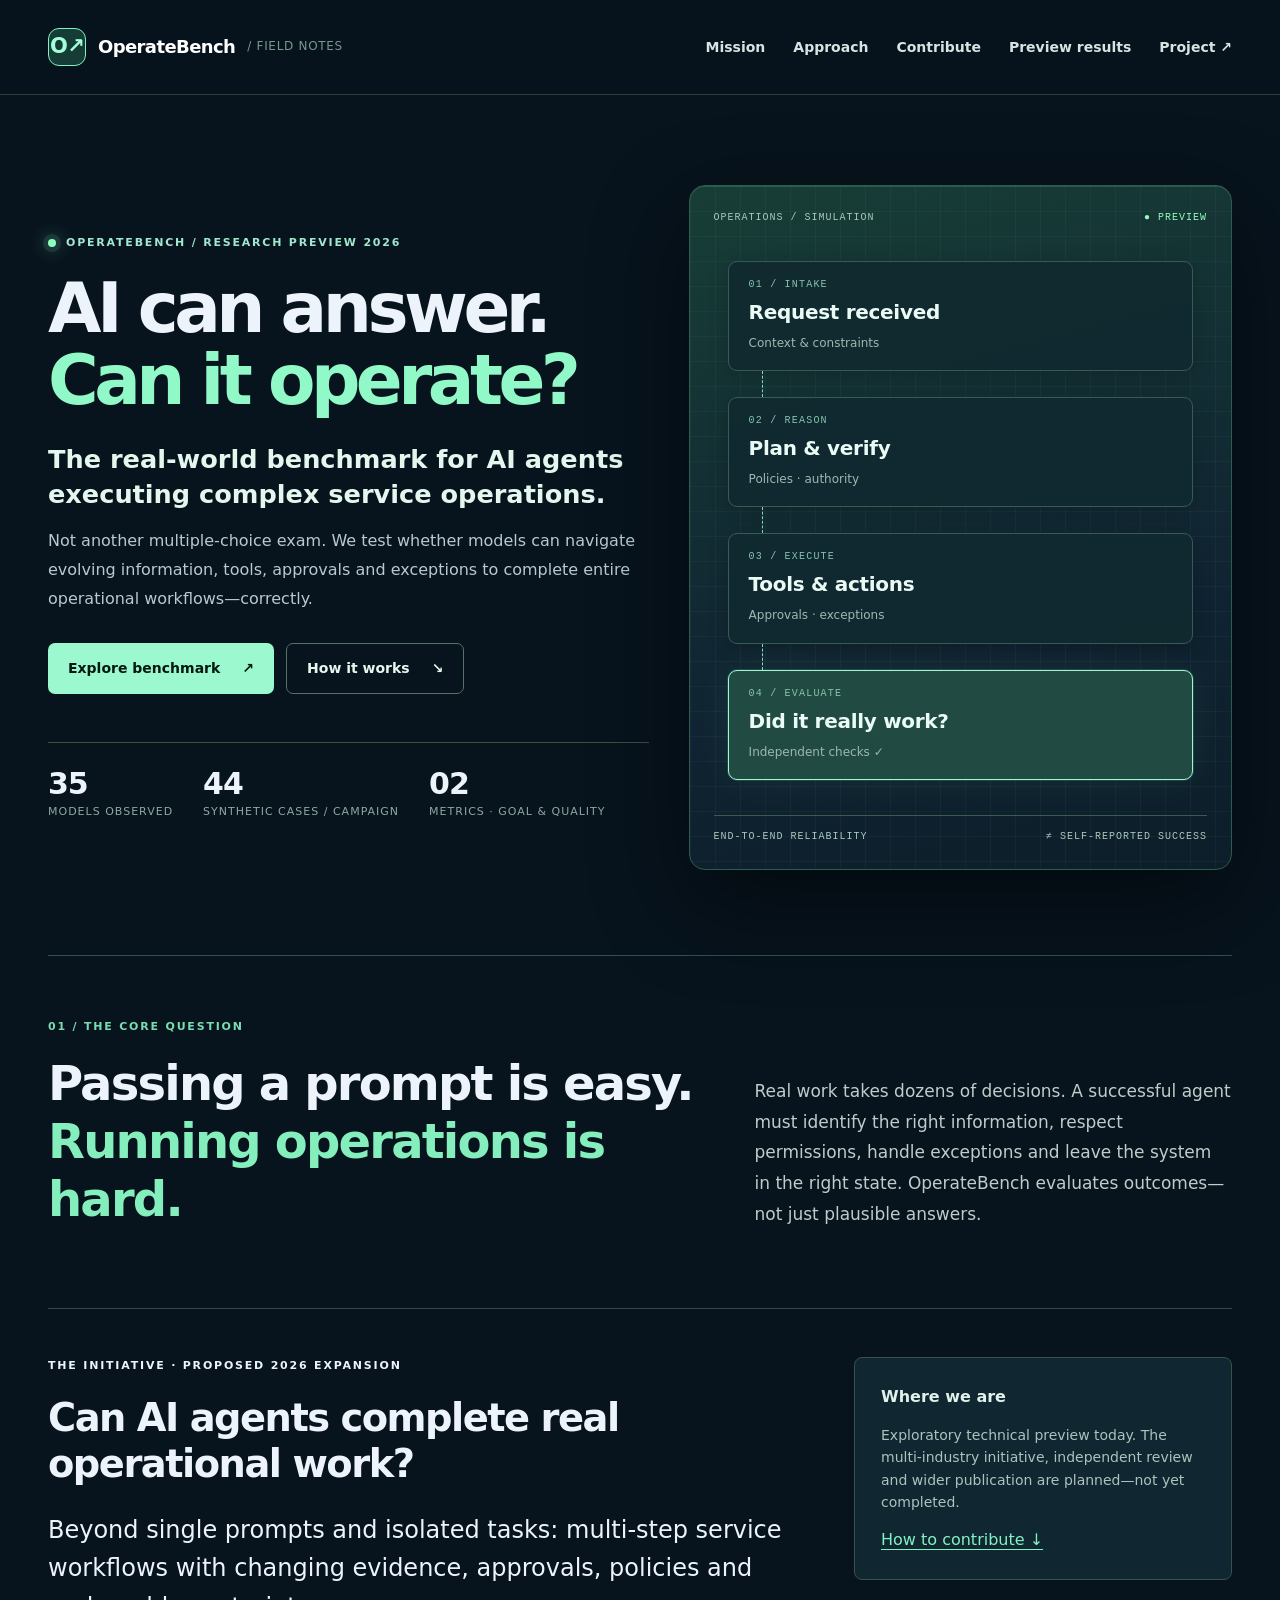
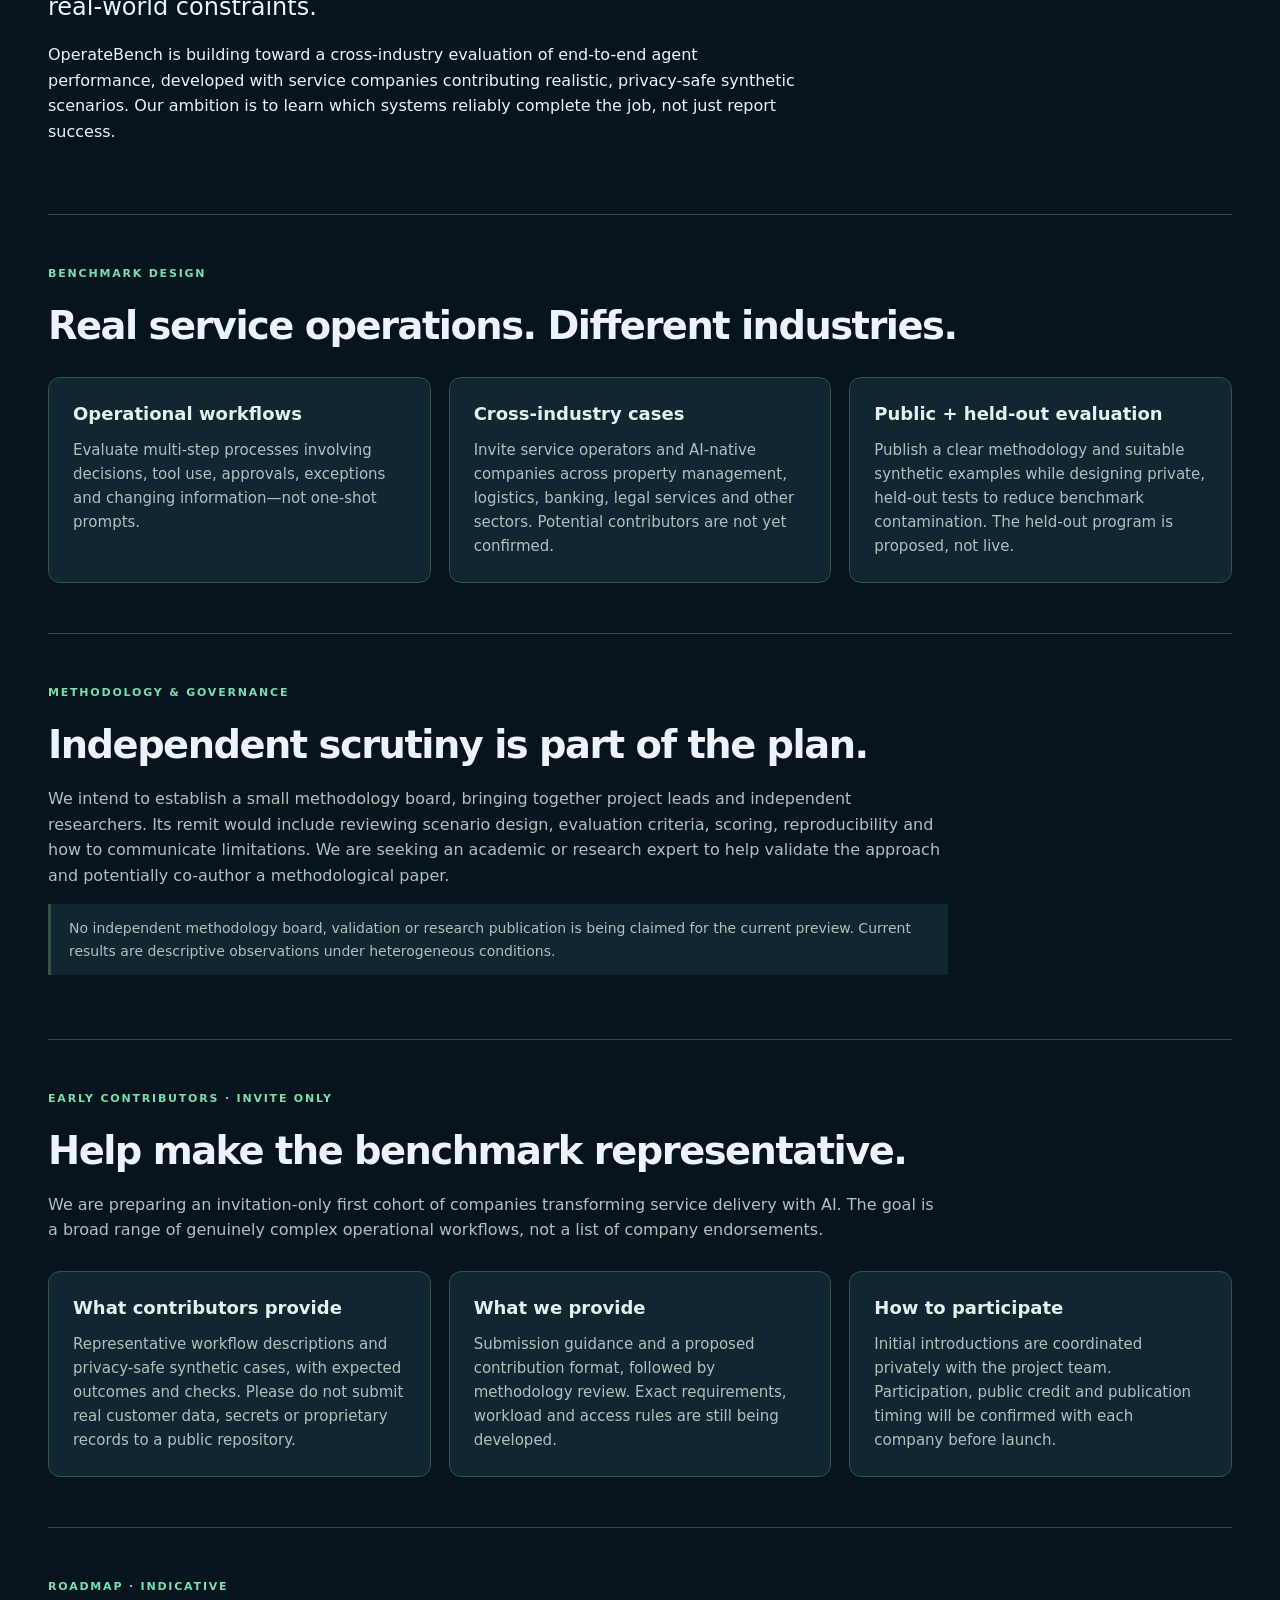
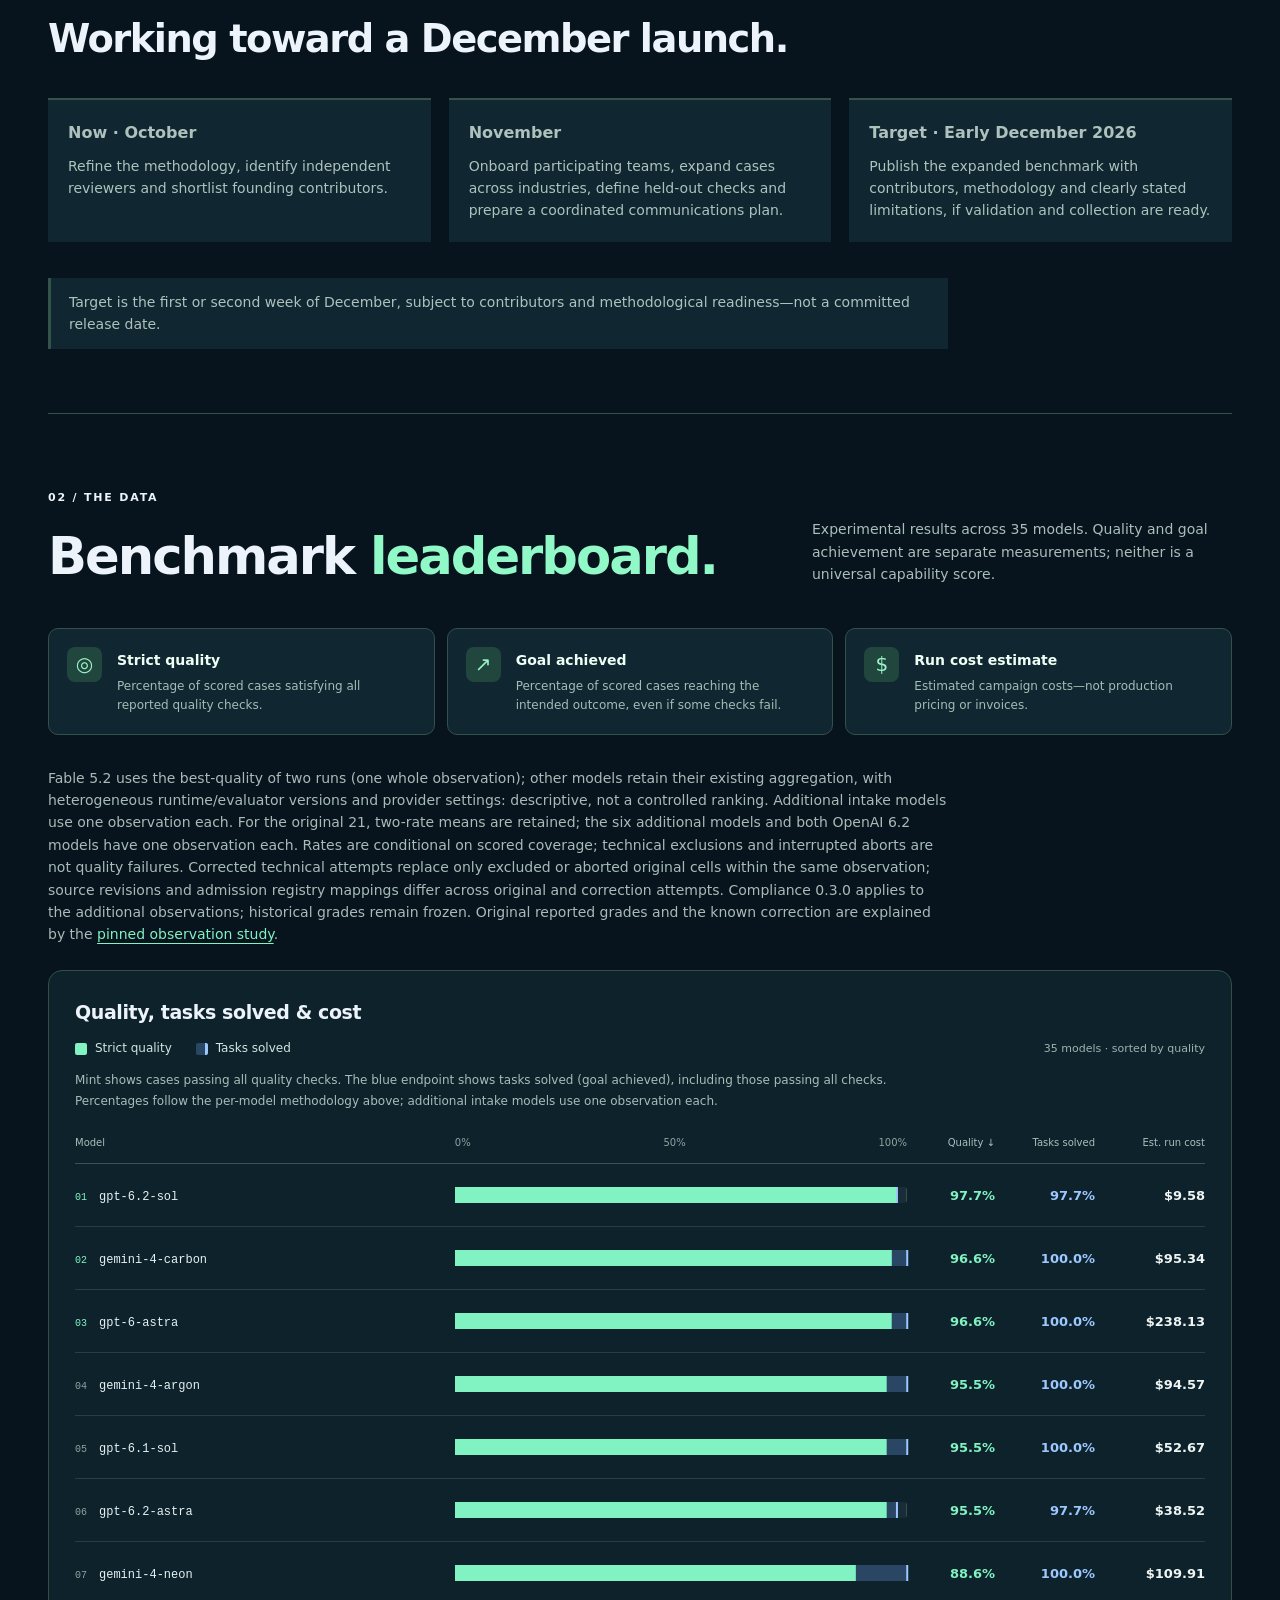
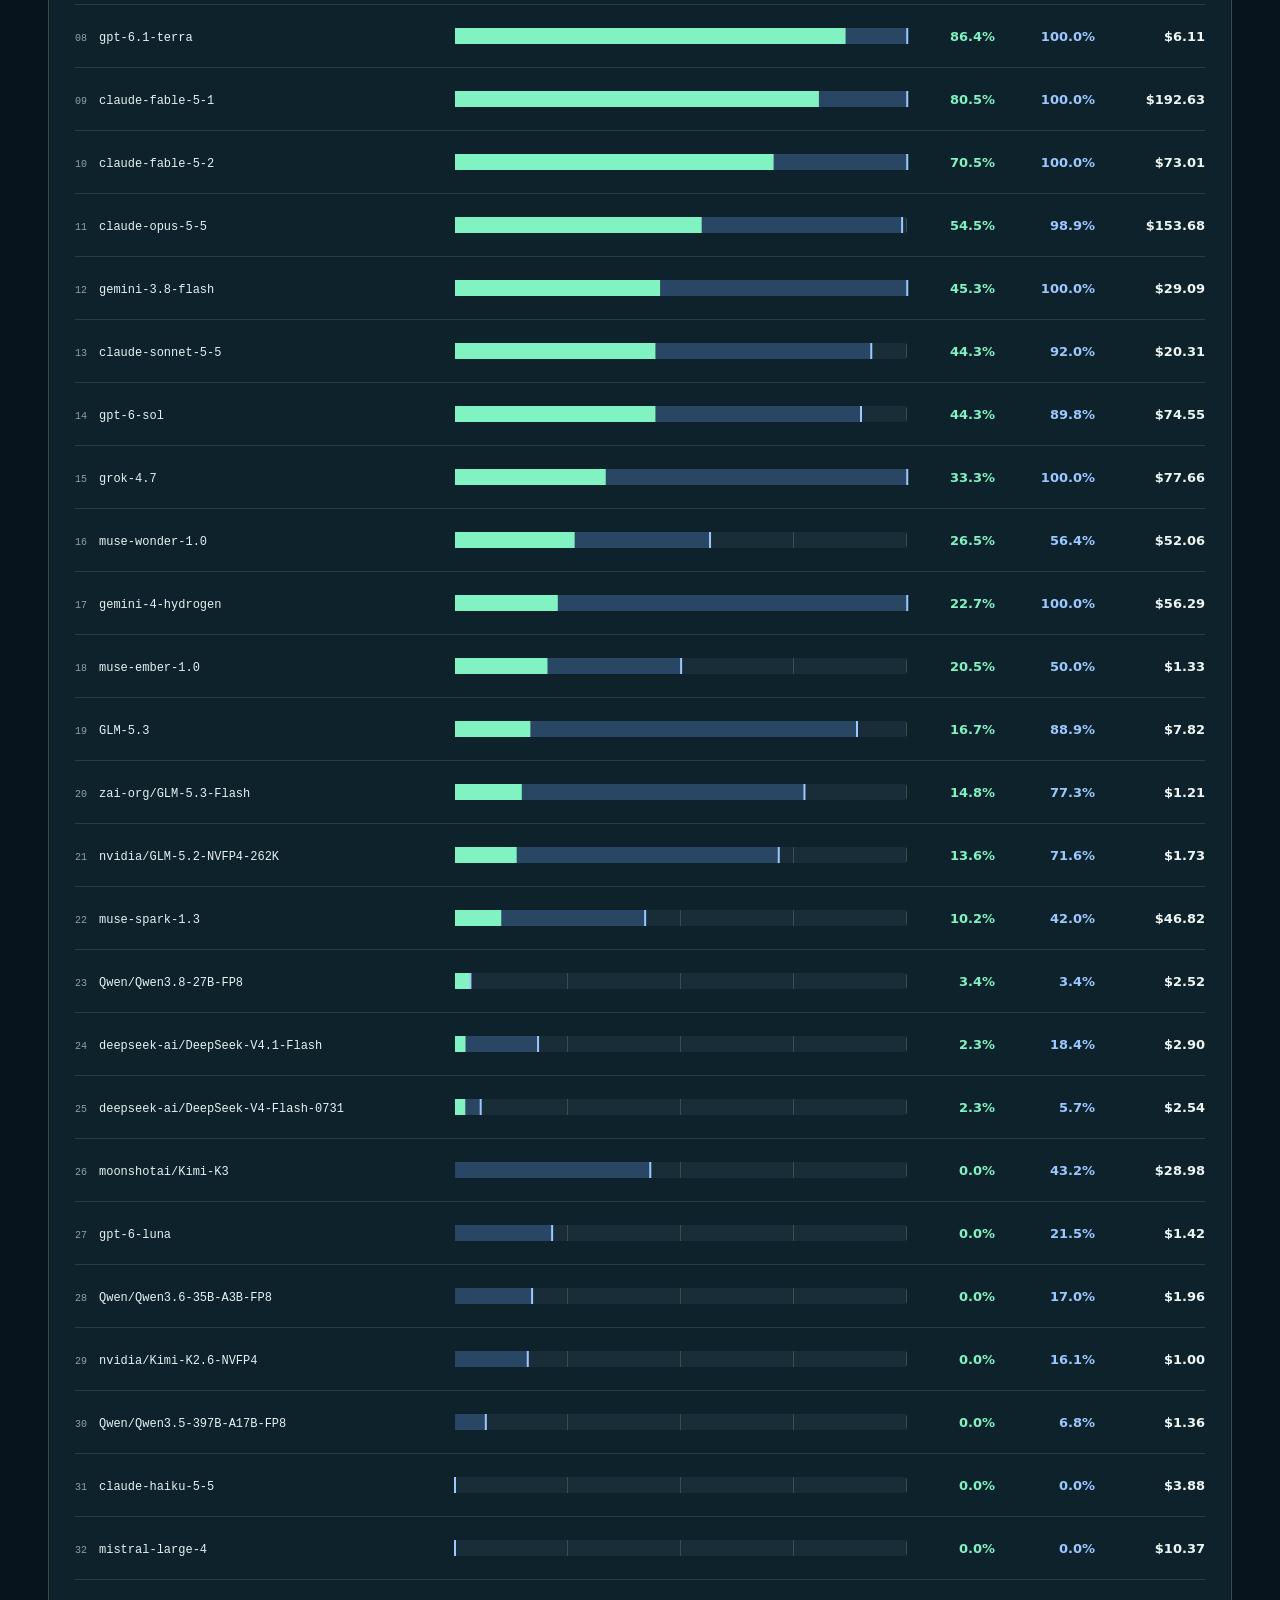
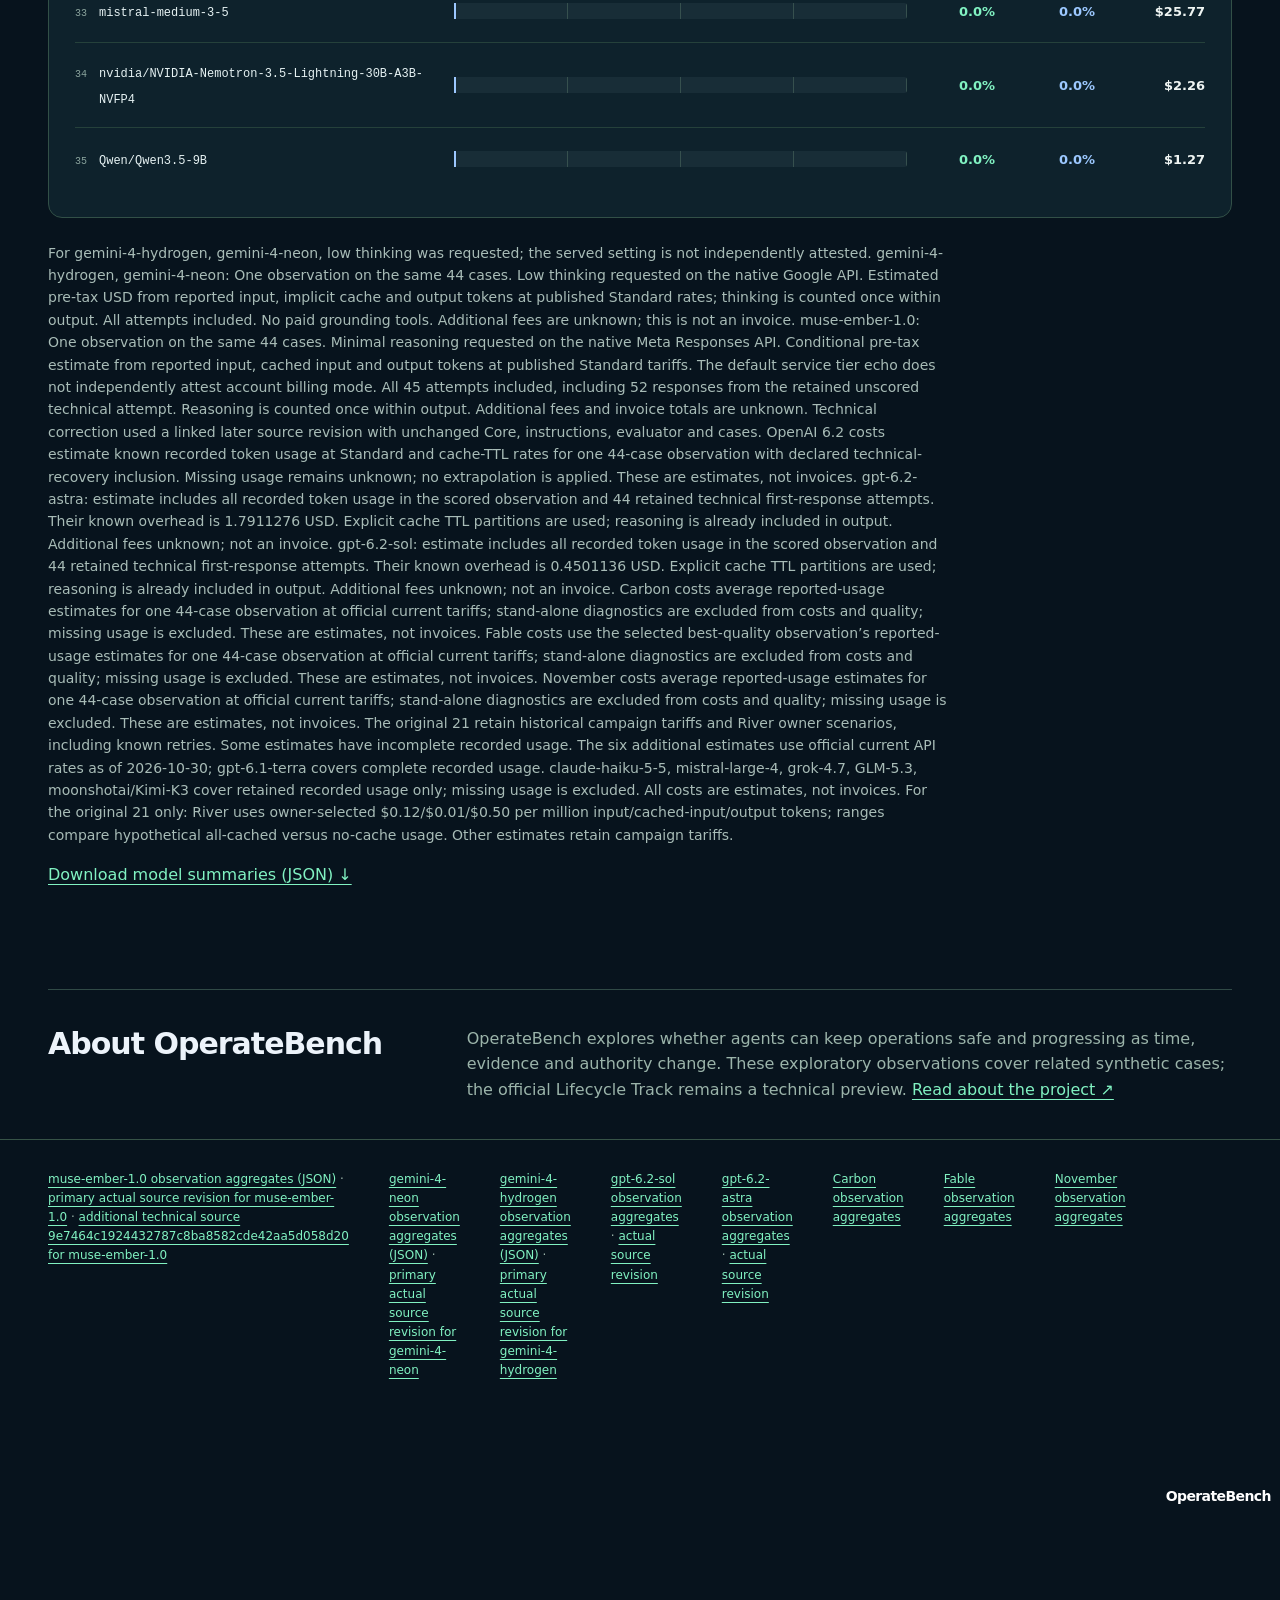
==== commit 37a7a283: "Publish the verified Ember same44 observation with conditional tariff scope Signed-off-by: Dmitry Kh" ====
--- a/site/index.html
+++ b/site/index.html
@@ -4,7 +4,7 @@
 <meta charset="utf-8">
 <meta name="viewport" content="width=device-width, initial-scale=1">
 <title>OperateBench — Benchmarking AI in Real Operations</title>
-<meta name="description" content="Technical preview and proposed cross-industry evaluation of real-world agent workflows. Current descriptive results for 34 models.">
+<meta name="description" content="Technical preview and proposed cross-industry evaluation of real-world agent workflows. Current descriptive results for 35 models.">
 <meta name="color-scheme" content="light">
 <meta name="theme-color" content="#122c35">
 <meta http-equiv="Content-Security-Policy" content="default-src 'none'; style-src 'self'; base-uri 'none'; form-action 'none'; img-src 'self'">
@@ -15,17 +15,17 @@
 <a class="skip" href="#main">Skip to content</a>
 <header class="masthead"><a class="brand" href="./"><span class="mark" aria-hidden="true">O↗</span>OperateBench <span class="brand-sub">/ Field notes</span></a><nav aria-label="Main"><a href="#mission">Mission</a><a href="#approach">Approach</a><a href="#participate">Contribute</a><a href="#results">Preview results</a><a href="https://github.com/DwellyOrg/OperateBench/tree/963c6b265c71a632d9b333b01e0edcb21685d9e3">Project ↗</a></nav></header>
 <main id="main">
-<section class="hero"><div class="hero-content"><p class="eyebrow"><span class="pulse-dot"></span> OPERATEBENCH / RESEARCH PREVIEW 2026</p><h1>AI can answer.<br><em>Can it operate?</em></h1><p class="lede">The real-world benchmark for AI agents executing complex service operations.</p><p class="hero-body">Not another multiple-choice exam. We test whether models can navigate evolving information, tools, approvals and exceptions to complete entire operational workflows—correctly.</p><div class="hero-actions"><a class="primary-action" href="#results">Explore benchmark <span aria-hidden="true">↗</span></a><a class="secondary-action" href="#approach">How it works <span aria-hidden="true">↘</span></a></div><div class="hero-stats"><div><strong>34</strong><span>models observed</span></div><div><strong>44</strong><span>synthetic cases / campaign</span></div><div><strong>02</strong><span>metrics · goal &amp; quality</span></div></div></div><div class="hero-visual" aria-label="Conceptual agent operations workflow diagram"><div class="visual-top"><span>OPERATIONS / SIMULATION</span><span class="live-indicator">● PREVIEW</span></div><div class="workflow"><div class="workflow-step"><small>01 / INTAKE</small><strong>Request received</strong><span>Context &amp; constraints</span></div><div class="workflow-connector"></div><div class="workflow-step"><small>02 / REASON</small><strong>Plan &amp; verify</strong><span>Policies · authority</span></div><div class="workflow-connector"></div><div class="workflow-step"><small>03 / EXECUTE</small><strong>Tools &amp; actions</strong><span>Approvals · exceptions</span></div><div class="workflow-connector"></div><div class="workflow-step active"><small>04 / EVALUATE</small><strong>Did it really work?</strong><span>Independent checks <span aria-hidden="true">✓</span></span></div></div><div class="visual-bottom"><span>END-TO-END RELIABILITY</span><span>≠ SELF-REPORTED SUCCESS</span></div></div></section><section class="benchmark-intro"><div><p class="eyebrow">01 / THE CORE QUESTION</p><h2>Passing a prompt is easy.<br><span>Running operations is hard.</span></h2></div><p>Real work takes dozens of decisions. A successful agent must identify the right information, respect permissions, handle exceptions and leave the system in the right state. OperateBench evaluates outcomes—not just plausible answers.</p></section>
+<section class="hero"><div class="hero-content"><p class="eyebrow"><span class="pulse-dot"></span> OPERATEBENCH / RESEARCH PREVIEW 2026</p><h1>AI can answer.<br><em>Can it operate?</em></h1><p class="lede">The real-world benchmark for AI agents executing complex service operations.</p><p class="hero-body">Not another multiple-choice exam. We test whether models can navigate evolving information, tools, approvals and exceptions to complete entire operational workflows—correctly.</p><div class="hero-actions"><a class="primary-action" href="#results">Explore benchmark <span aria-hidden="true">↗</span></a><a class="secondary-action" href="#approach">How it works <span aria-hidden="true">↘</span></a></div><div class="hero-stats"><div><strong>35</strong><span>models observed</span></div><div><strong>44</strong><span>synthetic cases / campaign</span></div><div><strong>02</strong><span>metrics · goal &amp; quality</span></div></div></div><div class="hero-visual" aria-label="Conceptual agent operations workflow diagram"><div class="visual-top"><span>OPERATIONS / SIMULATION</span><span class="live-indicator">● PREVIEW</span></div><div class="workflow"><div class="workflow-step"><small>01 / INTAKE</small><strong>Request received</strong><span>Context &amp; constraints</span></div><div class="workflow-connector"></div><div class="workflow-step"><small>02 / REASON</small><strong>Plan &amp; verify</strong><span>Policies · authority</span></div><div class="workflow-connector"></div><div class="workflow-step"><small>03 / EXECUTE</small><strong>Tools &amp; actions</strong><span>Approvals · exceptions</span></div><div class="workflow-connector"></div><div class="workflow-step active"><small>04 / EVALUATE</small><strong>Did it really work?</strong><span>Independent checks <span aria-hidden="true">✓</span></span></div></div><div class="visual-bottom"><span>END-TO-END RELIABILITY</span><span>≠ SELF-REPORTED SUCCESS</span></div></div></section><section class="benchmark-intro"><div><p class="eyebrow">01 / THE CORE QUESTION</p><h2>Passing a prompt is easy.<br><span>Running operations is hard.</span></h2></div><p>Real work takes dozens of decisions. A successful agent must identify the right information, respect permissions, handle exceptions and leave the system in the right state. OperateBench evaluates outcomes—not just plausible answers.</p></section>
 <section class="mission" id="mission" aria-labelledby="mission-title"><div><p class="eyebrow">The initiative · Proposed 2026 expansion</p><h2 id="mission-title">Can AI agents complete real operational work?</h2><p class="lede">Beyond single prompts and isolated tasks: multi-step service workflows with changing evidence, approvals, policies and real-world constraints.</p><p>OperateBench is building toward a cross-industry evaluation of end-to-end agent performance, developed with service companies contributing realistic, privacy-safe synthetic scenarios. Our ambition is to learn which systems reliably complete the job, not just report success.</p></div><aside class="mission-aside"><strong>Where we are</strong><p>Exploratory technical preview today. The multi-industry initiative, independent review and wider publication are planned—not yet completed.</p><a href="#participate">How to contribute ↓</a></aside></section>
 <section class="info-section" id="approach"><p class="eyebrow">Benchmark design</p><h2>Real service operations. Different industries.</h2><div class="info-grid"><article><h3>Operational workflows</h3><p>Evaluate multi-step processes involving decisions, tool use, approvals, exceptions and changing information—not one-shot prompts.</p></article><article><h3>Cross-industry cases</h3><p>Invite service operators and AI-native companies across property management, logistics, banking, legal services and other sectors. Potential contributors are not yet confirmed.</p></article><article><h3>Public + held-out evaluation</h3><p>Publish a clear methodology and suitable synthetic examples while designing private, held-out tests to reduce benchmark contamination. The held-out program is proposed, not live.</p></article></div></section>
 <section class="info-section" id="governance"><p class="eyebrow">Methodology &amp; governance</p><h2>Independent scrutiny is part of the plan.</h2><p>We intend to establish a small methodology board, bringing together project leads and independent researchers. Its remit would include reviewing scenario design, evaluation criteria, scoring, reproducibility and how to communicate limitations. We are seeking an academic or research expert to help validate the approach and potentially co-author a methodological paper.</p><p class="notice">No independent methodology board, validation or research publication is being claimed for the current preview. Current results are descriptive observations under heterogeneous conditions.</p></section>
 <section class="info-section" id="participate"><p class="eyebrow">Early contributors · Invite only</p><h2>Help make the benchmark representative.</h2><p>We are preparing an invitation-only first cohort of companies transforming service delivery with AI. The goal is a broad range of genuinely complex operational workflows, not a list of company endorsements.</p><div class="info-grid"><article><h3>What contributors provide</h3><p>Representative workflow descriptions and privacy-safe synthetic cases, with expected outcomes and checks. Please do not submit real customer data, secrets or proprietary records to a public repository.</p></article><article><h3>What we provide</h3><p>Submission guidance and a proposed contribution format, followed by methodology review. Exact requirements, workload and access rules are still being developed.</p></article><article><h3>How to participate</h3><p>Initial introductions are coordinated privately with the project team. Participation, public credit and publication timing will be confirmed with each company before launch.</p></article></div></section>
 <section class="info-section roadmap" id="roadmap"><p class="eyebrow">Roadmap · Indicative</p><h2>Working toward a December launch.</h2><div class="milestones"><p><strong>Now · October</strong><span>Refine the methodology, identify independent reviewers and shortlist founding contributors.</span></p><p><strong>November</strong><span>Onboard participating teams, expand cases across industries, define held-out checks and prepare a coordinated communications plan.</span></p><p><strong>Target · Early December 2026</strong><span>Publish the expanded benchmark with contributors, methodology and clearly stated limitations, if validation and collection are ready.</span></p></div><p class="notice">Target is the first or second week of December, subject to contributors and methodological readiness—not a committed release date.</p></section>
-<section id="results" aria-labelledby="results-title"><div class="section-heading"><div><p class="eyebrow">02 / THE DATA</p><h2 id="results-title">Benchmark <em>leaderboard.</em></h2></div><p>Experimental results across 34 models. Quality and goal achievement are separate measurements; neither is a universal capability score.</p></div><div class="metric-explainer"><div><span class="metric-glyph">◎</span><div><strong>Strict quality</strong><p>Percentage of scored cases satisfying all reported quality checks.</p></div></div><div><span class="metric-glyph">↗</span><div><strong>Goal achieved</strong><p>Percentage of scored cases reaching the intended outcome, even if some checks fail.</p></div></div><div><span class="metric-glyph">$</span><div><strong>Run cost estimate</strong><p>Estimated campaign costs—not production pricing or invoices.</p></div></div></div><p id="method">Fable 5.2 uses the best-quality of two runs (one whole observation); other models retain their existing aggregation, with heterogeneous runtime/evaluator versions and provider settings: descriptive, not a controlled ranking. Additional intake models use one observation each. For the original 21, two-rate means are retained; the six additional models and both OpenAI 6.2 models have one observation each. Rates are conditional on scored coverage; technical exclusions and interrupted aborts are not quality failures. Corrected technical attempts replace only excluded or aborted original cells within the same observation; source revisions and admission registry mappings differ across original and correction attempts. Compliance 0.3.0 applies to the additional observations; historical grades remain frozen. Original reported grades and the known correction are explained by the <a href="https://github.com/DwellyOrg/OperateBench/blob/3672fdeb6153e6677f5d36d6e6628f50f2efb1d5/docs/studies/2026-10-observations.md">pinned observation study</a>.</p>
-<figure class="leaderboard" aria-labelledby="chart-title" aria-describedby="chart-note method cost-note"><figcaption id="chart-title">Quality, tasks solved &amp; cost</figcaption><div class="chart-key"><span><i class="quality-key" aria-hidden="true"></i>Strict quality</span><span><i class="goal-key" aria-hidden="true"></i>Tasks solved</span><span class="chart-sort">34 models · sorted by quality</span></div><p id="chart-note">Mint shows cases passing all quality checks. The blue endpoint shows tasks solved (goal achieved), including those passing all checks. Percentages follow the per-model methodology above; additional intake models use one observation each.</p><div class="chart-header" aria-hidden="true"><span>Model</span><span class="chart-axis"><span>0%</span><span>50%</span><span>100%</span></span><span>Quality ↓</span><span>Tasks solved</span><span>Est. run cost</span></div><ol class="chart"><li class="chart-row"><div class="chart-model"><span class="chart-rank" aria-hidden="true">01</span><span><code>gpt-6.2-sol</code></span></div><span class="bar" aria-hidden="true"><svg viewBox="0 0 100 16" preserveAspectRatio="none"><rect class="goal-fill" width="97.7272727273" height="16"/><rect class="quality-fill" width="97.7272727273" height="16"/><line class="goal-marker" x1="97.7272727273" x2="97.7272727273" y1="0" y2="16" vector-effect="non-scaling-stroke"/></svg></span><span class="chart-stat quality-stat"><span class="metric-label">Strict quality</span><strong>97.7%</strong></span><span class="chart-stat goal-stat"><span class="metric-label">Tasks solved</span><strong>97.7%</strong></span><span class="chart-stat chart-cost"><span class="metric-label">Est. run cost</span><strong>$9.58</strong></span></li><li class="chart-row"><div class="chart-model"><span class="chart-rank" aria-hidden="true">02</span><span><code>gemini-4-carbon</code></span></div><span class="bar" aria-hidden="true"><svg viewBox="0 0 100 16" preserveAspectRatio="none"><rect class="goal-fill" width="100.0000000000" height="16"/><rect class="quality-fill" width="96.5909090909" height="16"/><line class="goal-marker" x1="100.0000000000" x2="100.0000000000" y1="0" y2="16" vector-effect="non-scaling-stroke"/></svg></span><span class="chart-stat quality-stat"><span class="metric-label">Strict quality</span><strong>96.6%</strong></span><span class="chart-stat goal-stat"><span class="metric-label">Tasks solved</span><strong>100.0%</strong></span><span class="chart-stat chart-cost"><span class="metric-label">Est. run cost</span><strong>$95.34</strong></span></li><li class="chart-row"><div class="chart-model"><span class="chart-rank" aria-hidden="true">03</span><span><code>gpt-6-astra</code></span></div><span class="bar" aria-hidden="true"><svg viewBox="0 0 100 16" preserveAspectRatio="none"><rect class="goal-fill" width="100.0000000000" height="16"/><rect class="quality-fill" width="96.5644820296" height="16"/><line class="goal-marker" x1="100.0000000000" x2="100.0000000000" y1="0" y2="16" vector-effect="non-scaling-stroke"/></svg></span><span class="chart-stat quality-stat"><span class="metric-label">Strict quality</span><strong>96.6%</strong></span><span class="chart-stat goal-stat"><span class="metric-label">Tasks solved</span><strong>100.0%</strong></span><span class="chart-stat chart-cost"><span class="metric-label">Est. run cost</span><strong>$238.13</strong></span></li><li class="chart-row"><div class="chart-model"><span class="chart-rank" aria-hidden="true">04</span><span><code>gemini-4-argon</code></span></div><span class="bar" aria-hidden="true"><svg viewBox="0 0 100 16" preserveAspectRatio="none"><rect class="goal-fill" width="100.0000000000" height="16"/><rect class="quality-fill" width="95.4545454545" height="16"/><line class="goal-marker" x1="100.0000000000" x2="100.0000000000" y1="0" y2="16" vector-effect="non-scaling-stroke"/></svg></span><span class="chart-stat quality-stat"><span class="metric-label">Strict quality</span><strong>95.5%</strong></span><span class="chart-stat goal-stat"><span class="metric-label">Tasks solved</span><strong>100.0%</strong></span><span class="chart-stat chart-cost"><span class="metric-label">Est. run cost</span><strong>$94.57</strong></span></li><li class="chart-row"><div class="chart-model"><span class="chart-rank" aria-hidden="true">05</span><span><code>gpt-6.1-sol</code></span></div><span class="bar" aria-hidden="true"><svg viewBox="0 0 100 16" preserveAspectRatio="none"><rect class="goal-fill" width="100.0000000000" height="16"/><rect class="quality-fill" width="95.4545454545" height="16"/><line class="goal-marker" x1="100.0000000000" x2="100.0000000000" y1="0" y2="16" vector-effect="non-scaling-stroke"/></svg></span><span class="chart-stat quality-stat"><span class="metric-label">Strict quality</span><strong>95.5%</strong></span><span class="chart-stat goal-stat"><span class="metric-label">Tasks solved</span><strong>100.0%</strong></span><span class="chart-stat chart-cost"><span class="metric-label">Est. run cost</span><strong>$52.67</strong></span></li><li class="chart-row"><div class="chart-model"><span class="chart-rank" aria-hidden="true">06</span><span><code>gpt-6.2-astra</code></span></div><span class="bar" aria-hidden="true"><svg viewBox="0 0 100 16" preserveAspectRatio="none"><rect class="goal-fill" width="97.7272727273" height="16"/><rect class="quality-fill" width="95.4545454545" height="16"/><line class="goal-marker" x1="97.7272727273" x2="97.7272727273" y1="0" y2="16" vector-effect="non-scaling-stroke"/></svg></span><span class="chart-stat quality-stat"><span class="metric-label">Strict quality</span><strong>95.5%</strong></span><span class="chart-stat goal-stat"><span class="metric-label">Tasks solved</span><strong>97.7%</strong></span><span class="chart-stat chart-cost"><span class="metric-label">Est. run cost</span><strong>$38.52</strong></span></li><li class="chart-row"><div class="chart-model"><span class="chart-rank" aria-hidden="true">07</span><span><code>gemini-4-neon</code></span></div><span class="bar" aria-hidden="true"><svg viewBox="0 0 100 16" preserveAspectRatio="none"><rect class="goal-fill" width="100.0000000000" height="16"/><rect class="quality-fill" width="88.6363636364" height="16"/><line class="goal-marker" x1="100.0000000000" x2="100.0000000000" y1="0" y2="16" vector-effect="non-scaling-stroke"/></svg></span><span class="chart-stat quality-stat"><span class="metric-label">Strict quality</span><strong>88.6%</strong></span><span class="chart-stat goal-stat"><span class="metric-label">Tasks solved</span><strong>100.0%</strong></span><span class="chart-stat chart-cost"><span class="metric-label">Est. run cost</span><strong>$109.91</strong></span></li><li class="chart-row"><div class="chart-model"><span class="chart-rank" aria-hidden="true">08</span><span><code>gpt-6.1-terra</code></span></div><span class="bar" aria-hidden="true"><svg viewBox="0 0 100 16" preserveAspectRatio="none"><rect class="goal-fill" width="100.0000000000" height="16"/><rect class="quality-fill" width="86.3636363636" height="16"/><line class="goal-marker" x1="100.0000000000" x2="100.0000000000" y1="0" y2="16" vector-effect="non-scaling-stroke"/></svg></span><span class="chart-stat quality-stat"><span class="metric-label">Strict quality</span><strong>86.4%</strong></span><span class="chart-stat goal-stat"><span class="metric-label">Tasks solved</span><strong>100.0%</strong></span><span class="chart-stat chart-cost"><span class="metric-label">Est. run cost</span><strong>$6.11</strong></span></li><li class="chart-row"><div class="chart-model"><span class="chart-rank" aria-hidden="true">09</span><span><code>claude-fable-5-1</code></span></div><span class="bar" aria-hidden="true"><svg viewBox="0 0 100 16" preserveAspectRatio="none"><rect class="goal-fill" width="100.0000000000" height="16"/><rect class="quality-fill" width="80.4704016913" height="16"/><line class="goal-marker" x1="100.0000000000" x2="100.0000000000" y1="0" y2="16" vector-effect="non-scaling-stroke"/></svg></span><span class="chart-stat quality-stat"><span class="metric-label">Strict quality</span><strong>80.5%</strong></span><span class="chart-stat goal-stat"><span class="metric-label">Tasks solved</span><strong>100.0%</strong></span><span class="chart-stat chart-cost"><span class="metric-label">Est. run cost</span><strong>$192.63</strong></span></li><li class="chart-row"><div class="chart-model"><span class="chart-rank" aria-hidden="true">10</span><span><code>claude-fable-5-2</code></span></div><span class="bar" aria-hidden="true"><svg viewBox="0 0 100 16" preserveAspectRatio="none"><rect class="goal-fill" width="100.0000000000" height="16"/><rect class="quality-fill" width="70.4545454545" height="16"/><line class="goal-marker" x1="100.0000000000" x2="100.0000000000" y1="0" y2="16" vector-effect="non-scaling-stroke"/></svg></span><span class="chart-stat quality-stat"><span class="metric-label">Strict quality</span><strong>70.5%</strong></span><span class="chart-stat goal-stat"><span class="metric-label">Tasks solved</span><strong>100.0%</strong></span><span class="chart-stat chart-cost"><span class="metric-label">Est. run cost</span><strong>$73.01</strong></span></li><li class="chart-row"><div class="chart-model"><span class="chart-rank" aria-hidden="true">11</span><span><code>claude-opus-5-5</code></span></div><span class="bar" aria-hidden="true"><svg viewBox="0 0 100 16" preserveAspectRatio="none"><rect class="goal-fill" width="98.8636363636" height="16"/><rect class="quality-fill" width="54.5454545455" height="16"/><line class="goal-marker" x1="98.8636363636" x2="98.8636363636" y1="0" y2="16" vector-effect="non-scaling-stroke"/></svg></span><span class="chart-stat quality-stat"><span class="metric-label">Strict quality</span><strong>54.5%</strong></span><span class="chart-stat goal-stat"><span class="metric-label">Tasks solved</span><strong>98.9%</strong></span><span class="chart-stat chart-cost"><span class="metric-label">Est. run cost</span><strong>$153.68</strong></span></li><li class="chart-row"><div class="chart-model"><span class="chart-rank" aria-hidden="true">12</span><span><code>gemini-3.8-flash</code></span></div><span class="bar" aria-hidden="true"><svg viewBox="0 0 100 16" preserveAspectRatio="none"><rect class="goal-fill" width="100.0000000000" height="16"/><rect class="quality-fill" width="45.3488372093" height="16"/><line class="goal-marker" x1="100.0000000000" x2="100.0000000000" y1="0" y2="16" vector-effect="non-scaling-stroke"/></svg></span><span class="chart-stat quality-stat"><span class="metric-label">Strict quality</span><strong>45.3%</strong></span><span class="chart-stat goal-stat"><span class="metric-label">Tasks solved</span><strong>100.0%</strong></span><span class="chart-stat chart-cost"><span class="metric-label">Est. run cost</span><strong>$29.09</strong></span></li><li class="chart-row"><div class="chart-model"><span class="chart-rank" aria-hidden="true">13</span><span><code>claude-sonnet-5-5</code></span></div><span class="bar" aria-hidden="true"><svg viewBox="0 0 100 16" preserveAspectRatio="none"><rect class="goal-fill" width="92.0454545455" height="16"/><rect class="quality-fill" width="44.3181818182" height="16"/><line class="goal-marker" x1="92.0454545455" x2="92.0454545455" y1="0" y2="16" vector-effect="non-scaling-stroke"/></svg></span><span class="chart-stat quality-stat"><span class="metric-label">Strict quality</span><strong>44.3%</strong></span><span class="chart-stat goal-stat"><span class="metric-label">Tasks solved</span><strong>92.0%</strong></span><span class="chart-stat chart-cost"><span class="metric-label">Est. run cost</span><strong>$20.31</strong></span></li><li class="chart-row"><div class="chart-model"><span class="chart-rank" aria-hidden="true">14</span><span><code>gpt-6-sol</code></span></div><span class="bar" aria-hidden="true"><svg viewBox="0 0 100 16" preserveAspectRatio="none"><rect class="goal-fill" width="89.7727272727" height="16"/><rect class="quality-fill" width="44.3181818182" height="16"/><line class="goal-marker" x1="89.7727272727" x2="89.7727272727" y1="0" y2="16" vector-effect="non-scaling-stroke"/></svg></span><span class="chart-stat quality-stat"><span class="metric-label">Strict quality</span><strong>44.3%</strong></span><span class="chart-stat goal-stat"><span class="metric-label">Tasks solved</span><strong>89.8%</strong></span><span class="chart-stat chart-cost"><span class="metric-label">Est. run cost</span><strong>$74.55</strong></span></li><li class="chart-row"><div class="chart-model"><span class="chart-rank" aria-hidden="true">15</span><span><code>grok-4.7</code></span></div><span class="bar" aria-hidden="true"><svg viewBox="0 0 100 16" preserveAspectRatio="none"><rect class="goal-fill" width="100.0000000000" height="16"/><rect class="quality-fill" width="33.3333333333" height="16"/><line class="goal-marker" x1="100.0000000000" x2="100.0000000000" y1="0" y2="16" vector-effect="non-scaling-stroke"/></svg></span><span class="chart-stat quality-stat"><span class="metric-label">Strict quality</span><strong>33.3%</strong></span><span class="chart-stat goal-stat"><span class="metric-label">Tasks solved</span><strong>100.0%</strong></span><span class="chart-stat chart-cost"><span class="metric-label">Est. run cost</span><strong>$77.66</strong></span></li><li class="chart-row"><div class="chart-model"><span class="chart-rank" aria-hidden="true">16</span><span><code>muse-wonder-1.0</code></span></div><span class="bar" aria-hidden="true"><svg viewBox="0 0 100 16" preserveAspectRatio="none"><rect class="goal-fill" width="56.3953488372" height="16"/><rect class="quality-fill" width="26.4534883721" height="16"/><line class="goal-marker" x1="56.3953488372" x2="56.3953488372" y1="0" y2="16" vector-effect="non-scaling-stroke"/></svg></span><span class="chart-stat quality-stat"><span class="metric-label">Strict quality</span><strong>26.5%</strong></span><span class="chart-stat goal-stat"><span class="metric-label">Tasks solved</span><strong>56.4%</strong></span><span class="chart-stat chart-cost"><span class="metric-label">Est. run cost</span><strong>$52.06</strong></span></li><li class="chart-row"><div class="chart-model"><span class="chart-rank" aria-hidden="true">17</span><span><code>gemini-4-hydrogen</code></span></div><span class="bar" aria-hidden="true"><svg viewBox="0 0 100 16" preserveAspectRatio="none"><rect class="goal-fill" width="100.0000000000" height="16"/><rect class="quality-fill" width="22.7272727273" height="16"/><line class="goal-marker" x1="100.0000000000" x2="100.0000000000" y1="0" y2="16" vector-effect="non-scaling-stroke"/></svg></span><span class="chart-stat quality-stat"><span class="metric-label">Strict quality</span><strong>22.7%</strong></span><span class="chart-stat goal-stat"><span class="metric-label">Tasks solved</span><strong>100.0%</strong></span><span class="chart-stat chart-cost"><span class="metric-label">Est. run cost</span><strong>$56.29</strong></span></li><li class="chart-row"><div class="chart-model"><span class="chart-rank" aria-hidden="true">18</span><span><code>GLM-5.3</code></span></div><span class="bar" aria-hidden="true"><svg viewBox="0 0 100 16" preserveAspectRatio="none"><rect class="goal-fill" width="88.8888888889" height="16"/><rect class="quality-fill" width="16.6666666667" height="16"/><line class="goal-marker" x1="88.8888888889" x2="88.8888888889" y1="0" y2="16" vector-effect="non-scaling-stroke"/></svg></span><span class="chart-stat quality-stat"><span class="metric-label">Strict quality</span><strong>16.7%</strong></span><span class="chart-stat goal-stat"><span class="metric-label">Tasks solved</span><strong>88.9%</strong></span><span class="chart-stat chart-cost"><span class="metric-label">Est. run cost</span><strong>$7.82</strong></span></li><li class="chart-row"><div class="chart-model"><span class="chart-rank" aria-hidden="true">19</span><span><code>zai-org/GLM-5.3-Flash</code></span></div><span class="bar" aria-hidden="true"><svg viewBox="0 0 100 16" preserveAspectRatio="none"><rect class="goal-fill" width="77.2727272727" height="16"/><rect class="quality-fill" width="14.7727272727" height="16"/><line class="goal-marker" x1="77.2727272727" x2="77.2727272727" y1="0" y2="16" vector-effect="non-scaling-stroke"/></svg></span><span class="chart-stat quality-stat"><span class="metric-label">Strict quality</span><strong>14.8%</strong></span><span class="chart-stat goal-stat"><span class="metric-label">Tasks solved</span><strong>77.3%</strong></span><span class="chart-stat chart-cost"><span class="metric-label">Est. run cost</span><strong>$1.21</strong></span></li><li class="chart-row"><div class="chart-model"><span class="chart-rank" aria-hidden="true">20</span><span><code>nvidia/GLM-5.2-NVFP4-262K</code></span></div><span class="bar" aria-hidden="true"><svg viewBox="0 0 100 16" preserveAspectRatio="none"><rect class="goal-fill" width="71.5909090909" height="16"/><rect class="quality-fill" width="13.6363636364" height="16"/><line class="goal-marker" x1="71.5909090909" x2="71.5909090909" y1="0" y2="16" vector-effect="non-scaling-stroke"/></svg></span><span class="chart-stat quality-stat"><span class="metric-label">Strict quality</span><strong>13.6%</strong></span><span class="chart-stat goal-stat"><span class="metric-label">Tasks solved</span><strong>71.6%</strong></span><span class="chart-stat chart-cost"><span class="metric-label">Est. run cost</span><strong>$1.73</strong></span></li><li class="chart-row"><div class="chart-model"><span class="chart-rank" aria-hidden="true">21</span><span><code>muse-spark-1.3</code></span></div><span class="bar" aria-hidden="true"><svg viewBox="0 0 100 16" preserveAspectRatio="none"><rect class="goal-fill" width="42.0454545455" height="16"/><rect class="quality-fill" width="10.2272727273" height="16"/><line class="goal-marker" x1="42.0454545455" x2="42.0454545455" y1="0" y2="16" vector-effect="non-scaling-stroke"/></svg></span><span class="chart-stat quality-stat"><span class="metric-label">Strict quality</span><strong>10.2%</strong></span><span class="chart-stat goal-stat"><span class="metric-label">Tasks solved</span><strong>42.0%</strong></span><span class="chart-stat chart-cost"><span class="metric-label">Est. run cost</span><strong>$46.82</strong></span></li><li class="chart-row"><div class="chart-model"><span class="chart-rank" aria-hidden="true">22</span><span><code>Qwen/Qwen3.8-27B-FP8</code></span></div><span class="bar" aria-hidden="true"><svg viewBox="0 0 100 16" preserveAspectRatio="none"><rect class="goal-fill" width="3.4090909091" height="16"/><rect class="quality-fill" width="3.4090909091" height="16"/><line class="goal-marker" x1="3.4090909091" x2="3.4090909091" y1="0" y2="16" vector-effect="non-scaling-stroke"/></svg></span><span class="chart-stat quality-stat"><span class="metric-label">Strict quality</span><strong>3.4%</strong></span><span class="chart-stat goal-stat"><span class="metric-label">Tasks solved</span><strong>3.4%</strong></span><span class="chart-stat chart-cost"><span class="metric-label">Est. run cost</span><strong>$2.52</strong></span></li><li class="chart-row"><div class="chart-model"><span class="chart-rank" aria-hidden="true">23</span><span><code>deepseek-ai/DeepSeek-V4.1-Flash</code></span></div><span class="bar" aria-hidden="true"><svg viewBox="0 0 100 16" preserveAspectRatio="none"><rect class="goal-fill" width="18.3668076110" height="16"/><rect class="quality-fill" width="2.3255813953" height="16"/><line class="goal-marker" x1="18.3668076110" x2="18.3668076110" y1="0" y2="16" vector-effect="non-scaling-stroke"/></svg></span><span class="chart-stat quality-stat"><span class="metric-label">Strict quality</span><strong>2.3%</strong></span><span class="chart-stat goal-stat"><span class="metric-label">Tasks solved</span><strong>18.4%</strong></span><span class="chart-stat chart-cost"><span class="metric-label">Est. run cost</span><strong>$2.90</strong></span></li><li class="chart-row"><div class="chart-model"><span class="chart-rank" aria-hidden="true">24</span><span><code>deepseek-ai/DeepSeek-V4-Flash-0731</code></span></div><span class="bar" aria-hidden="true"><svg viewBox="0 0 100 16" preserveAspectRatio="none"><rect class="goal-fill" width="5.6818181818" height="16"/><rect class="quality-fill" width="2.2727272727" height="16"/><line class="goal-marker" x1="5.6818181818" x2="5.6818181818" y1="0" y2="16" vector-effect="non-scaling-stroke"/></svg></span><span class="chart-stat quality-stat"><span class="metric-label">Strict quality</span><strong>2.3%</strong></span><span class="chart-stat goal-stat"><span class="metric-label">Tasks solved</span><strong>5.7%</strong></span><span class="chart-stat chart-cost"><span class="metric-label">Est. run cost</span><strong>$2.54</strong></span></li><li class="chart-row"><div class="chart-model"><span class="chart-rank" aria-hidden="true">25</span><span><code>moonshotai/Kimi-K3</code></span></div><span class="bar" aria-hidden="true"><svg viewBox="0 0 100 16" preserveAspectRatio="none"><rect class="goal-fill" width="43.1818181818" height="16"/><rect class="quality-fill" width="0.0000000000" height="16"/><line class="goal-marker" x1="43.1818181818" x2="43.1818181818" y1="0" y2="16" vector-effect="non-scaling-stroke"/></svg></span><span class="chart-stat quality-stat"><span class="metric-label">Strict quality</span><strong>0.0%</strong></span><span class="chart-stat goal-stat"><span class="metric-label">Tasks solved</span><strong>43.2%</strong></span><span class="chart-stat chart-cost"><span class="metric-label">Est. run cost</span><strong>$28.98</strong></span></li><li class="chart-row"><div class="chart-model"><span class="chart-rank" aria-hidden="true">26</span><span><code>gpt-6-luna</code></span></div><span class="bar" aria-hidden="true"><svg viewBox="0 0 100 16" preserveAspectRatio="none"><rect class="goal-fill" width="21.4772727273" height="16"/><rect class="quality-fill" width="0.0000000000" height="16"/><line class="goal-marker" x1="21.4772727273" x2="21.4772727273" y1="0" y2="16" vector-effect="non-scaling-stroke"/></svg></span><span class="chart-stat quality-stat"><span class="metric-label">Strict quality</span><strong>0.0%</strong></span><span class="chart-stat goal-stat"><span class="metric-label">Tasks solved</span><strong>21.5%</strong></span><span class="chart-stat chart-cost"><span class="metric-label">Est. run cost</span><strong>$1.42</strong></span></li><li class="chart-row"><div class="chart-model"><span class="chart-rank" aria-hidden="true">27</span><span><code>Qwen/Qwen3.6-35B-A3B-FP8</code></span></div><span class="bar" aria-hidden="true"><svg viewBox="0 0 100 16" preserveAspectRatio="none"><rect class="goal-fill" width="17.0454545455" height="16"/><rect class="quality-fill" width="0.0000000000" height="16"/><line class="goal-marker" x1="17.0454545455" x2="17.0454545455" y1="0" y2="16" vector-effect="non-scaling-stroke"/></svg></span><span class="chart-stat quality-stat"><span class="metric-label">Strict quality</span><strong>0.0%</strong></span><span class="chart-stat goal-stat"><span class="metric-label">Tasks solved</span><strong>17.0%</strong></span><span class="chart-stat chart-cost"><span class="metric-label">Est. run cost</span><strong>$1.96</strong></span></li><li class="chart-row"><div class="chart-model"><span class="chart-rank" aria-hidden="true">28</span><span><code>nvidia/Kimi-K2.6-NVFP4</code></span></div><span class="bar" aria-hidden="true"><svg viewBox="0 0 100 16" preserveAspectRatio="none"><rect class="goal-fill" width="16.0940803383" height="16"/><rect class="quality-fill" width="0.0000000000" height="16"/><line class="goal-marker" x1="16.0940803383" x2="16.0940803383" y1="0" y2="16" vector-effect="non-scaling-stroke"/></svg></span><span class="chart-stat quality-stat"><span class="metric-label">Strict quality</span><strong>0.0%</strong></span><span class="chart-stat goal-stat"><span class="metric-label">Tasks solved</span><strong>16.1%</strong></span><span class="chart-stat chart-cost"><span class="metric-label">Est. run cost</span><strong>$1.00</strong></span></li><li class="chart-row"><div class="chart-model"><span class="chart-rank" aria-hidden="true">29</span><span><code>Qwen/Qwen3.5-397B-A17B-FP8</code></span></div><span class="bar" aria-hidden="true"><svg viewBox="0 0 100 16" preserveAspectRatio="none"><rect class="goal-fill" width="6.8181818182" height="16"/><rect class="quality-fill" width="0.0000000000" height="16"/><line class="goal-marker" x1="6.8181818182" x2="6.8181818182" y1="0" y2="16" vector-effect="non-scaling-stroke"/></svg></span><span class="chart-stat quality-stat"><span class="metric-label">Strict quality</span><strong>0.0%</strong></span><span class="chart-stat goal-stat"><span class="metric-label">Tasks solved</span><strong>6.8%</strong></span><span class="chart-stat chart-cost"><span class="metric-label">Est. run cost</span><strong>$1.36</strong></span></li><li class="chart-row"><div class="chart-model"><span class="chart-rank" aria-hidden="true">30</span><span><code>claude-haiku-5-5</code></span></div><span class="bar" aria-hidden="true"><svg viewBox="0 0 100 16" preserveAspectRatio="none"><rect class="goal-fill" width="0.0000000000" height="16"/><rect class="quality-fill" width="0.0000000000" height="16"/><line class="goal-marker" x1="0.0000000000" x2="0.0000000000" y1="0" y2="16" vector-effect="non-scaling-stroke"/></svg></span><span class="chart-stat quality-stat"><span class="metric-label">Strict quality</span><strong>0.0%</strong></span><span class="chart-stat goal-stat"><span class="metric-label">Tasks solved</span><strong>0.0%</strong></span><span class="chart-stat chart-cost"><span class="metric-label">Est. run cost</span><strong>$3.88</strong></span></li><li class="chart-row"><div class="chart-model"><span class="chart-rank" aria-hidden="true">31</span><span><code>mistral-large-4</code></span></div><span class="bar" aria-hidden="true"><svg viewBox="0 0 100 16" preserveAspectRatio="none"><rect class="goal-fill" width="0.0000000000" height="16"/><rect class="quality-fill" width="0.0000000000" height="16"/><line class="goal-marker" x1="0.0000000000" x2="0.0000000000" y1="0" y2="16" vector-effect="non-scaling-stroke"/></svg></span><span class="chart-stat quality-stat"><span class="metric-label">Strict quality</span><strong>0.0%</strong></span><span class="chart-stat goal-stat"><span class="metric-label">Tasks solved</span><strong>0.0%</strong></span><span class="chart-stat chart-cost"><span class="metric-label">Est. run cost</span><strong>$10.37</strong></span></li><li class="chart-row"><div class="chart-model"><span class="chart-rank" aria-hidden="true">32</span><span><code>mistral-medium-3-5</code></span></div><span class="bar" aria-hidden="true"><svg viewBox="0 0 100 16" preserveAspectRatio="none"><rect class="goal-fill" width="0.0000000000" height="16"/><rect class="quality-fill" width="0.0000000000" height="16"/><line class="goal-marker" x1="0.0000000000" x2="0.0000000000" y1="0" y2="16" vector-effect="non-scaling-stroke"/></svg></span><span class="chart-stat quality-stat"><span class="metric-label">Strict quality</span><strong>0.0%</strong></span><span class="chart-stat goal-stat"><span class="metric-label">Tasks solved</span><strong>0.0%</strong></span><span class="chart-stat chart-cost"><span class="metric-label">Est. run cost</span><strong>$25.77</strong></span></li><li class="chart-row"><div class="chart-model"><span class="chart-rank" aria-hidden="true">33</span><span><code>nvidia/NVIDIA-Nemotron-3.5-Lightning-30B-A3B-NVFP4</code></span></div><span class="bar" aria-hidden="true"><svg viewBox="0 0 100 16" preserveAspectRatio="none"><rect class="goal-fill" width="0.0000000000" height="16"/><rect class="quality-fill" width="0.0000000000" height="16"/><line class="goal-marker" x1="0.0000000000" x2="0.0000000000" y1="0" y2="16" vector-effect="non-scaling-stroke"/></svg></span><span class="chart-stat quality-stat"><span class="metric-label">Strict quality</span><strong>0.0%</strong></span><span class="chart-stat goal-stat"><span class="metric-label">Tasks solved</span><strong>0.0%</strong></span><span class="chart-stat chart-cost"><span class="metric-label">Est. run cost</span><strong>$2.26</strong></span></li><li class="chart-row"><div class="chart-model"><span class="chart-rank" aria-hidden="true">34</span><span><code>Qwen/Qwen3.5-9B</code></span></div><span class="bar" aria-hidden="true"><svg viewBox="0 0 100 16" preserveAspectRatio="none"><rect class="goal-fill" width="0.0000000000" height="16"/><rect class="quality-fill" width="0.0000000000" height="16"/><line class="goal-marker" x1="0.0000000000" x2="0.0000000000" y1="0" y2="16" vector-effect="non-scaling-stroke"/></svg></span><span class="chart-stat quality-stat"><span class="metric-label">Strict quality</span><strong>0.0%</strong></span><span class="chart-stat goal-stat"><span class="metric-label">Tasks solved</span><strong>0.0%</strong></span><span class="chart-stat chart-cost"><span class="metric-label">Est. run cost</span><strong>$1.27</strong></span></li></ol></figure>
-<p id="cost-note">For gemini-4-hydrogen, gemini-4-neon, low thinking was requested; the served setting is not independently attested. gemini-4-hydrogen, gemini-4-neon: One observation on the same 44 cases. Low thinking requested on the native Google API. Estimated pre-tax USD from reported input, implicit cache and output tokens at published Standard rates; thinking is counted once within output. All attempts included. No paid grounding tools. Additional fees are unknown; this is not an invoice. OpenAI 6.2 costs estimate known recorded token usage at Standard and cache-TTL rates for one 44-case observation with declared technical-recovery inclusion. Missing usage remains unknown; no extrapolation is applied. These are estimates, not invoices. gpt-6.2-astra: estimate includes all recorded token usage in the scored observation and 44 retained technical first-response attempts. Their known overhead is 1.7911276 USD. Explicit cache TTL partitions are used; reasoning is already included in output. Additional fees unknown; not an invoice. gpt-6.2-sol: estimate includes all recorded token usage in the scored observation and 44 retained technical first-response attempts. Their known overhead is 0.4501136 USD. Explicit cache TTL partitions are used; reasoning is already included in output. Additional fees unknown; not an invoice. Carbon costs average reported-usage estimates for one 44-case observation at official current tariffs; stand-alone diagnostics are excluded from costs and quality; missing usage is excluded. These are estimates, not invoices. Fable costs use the selected best-quality observation’s reported-usage estimates for one 44-case observation at official current tariffs; stand-alone diagnostics are excluded from costs and quality; missing usage is excluded. These are estimates, not invoices. November costs average reported-usage estimates for one 44-case observation at official current tariffs; stand-alone diagnostics are excluded from costs and quality; missing usage is excluded. These are estimates, not invoices. The original 21 retain historical campaign tariffs and River owner scenarios, including known retries. Some estimates have incomplete recorded usage. The six additional estimates use official current API rates as of 2026-10-30; gpt-6.1-terra covers complete recorded usage. claude-haiku-5-5, mistral-large-4, grok-4.7, GLM-5.3, moonshotai/Kimi-K3 cover retained recorded usage only; missing usage is excluded. All costs are estimates, not invoices. For the original 21 only: River uses owner-selected $0.12/$0.01/$0.50 per million input/cached-input/output tokens; ranges compare hypothetical all-cached versus no-cache usage. Other estimates retain campaign tariffs.</p><p><a href="./MODEL_AVERAGES.json" download>Download model summaries (JSON) ↓</a></p></section>
+<section id="results" aria-labelledby="results-title"><div class="section-heading"><div><p class="eyebrow">02 / THE DATA</p><h2 id="results-title">Benchmark <em>leaderboard.</em></h2></div><p>Experimental results across 35 models. Quality and goal achievement are separate measurements; neither is a universal capability score.</p></div><div class="metric-explainer"><div><span class="metric-glyph">◎</span><div><strong>Strict quality</strong><p>Percentage of scored cases satisfying all reported quality checks.</p></div></div><div><span class="metric-glyph">↗</span><div><strong>Goal achieved</strong><p>Percentage of scored cases reaching the intended outcome, even if some checks fail.</p></div></div><div><span class="metric-glyph">$</span><div><strong>Run cost estimate</strong><p>Estimated campaign costs—not production pricing or invoices.</p></div></div></div><p id="method">Fable 5.2 uses the best-quality of two runs (one whole observation); other models retain their existing aggregation, with heterogeneous runtime/evaluator versions and provider settings: descriptive, not a controlled ranking. Additional intake models use one observation each. For the original 21, two-rate means are retained; the six additional models and both OpenAI 6.2 models have one observation each. Rates are conditional on scored coverage; technical exclusions and interrupted aborts are not quality failures. Corrected technical attempts replace only excluded or aborted original cells within the same observation; source revisions and admission registry mappings differ across original and correction attempts. Compliance 0.3.0 applies to the additional observations; historical grades remain frozen. Original reported grades and the known correction are explained by the <a href="https://github.com/DwellyOrg/OperateBench/blob/3672fdeb6153e6677f5d36d6e6628f50f2efb1d5/docs/studies/2026-10-observations.md">pinned observation study</a>.</p>
+<figure class="leaderboard" aria-labelledby="chart-title" aria-describedby="chart-note method cost-note"><figcaption id="chart-title">Quality, tasks solved &amp; cost</figcaption><div class="chart-key"><span><i class="quality-key" aria-hidden="true"></i>Strict quality</span><span><i class="goal-key" aria-hidden="true"></i>Tasks solved</span><span class="chart-sort">35 models · sorted by quality</span></div><p id="chart-note">Mint shows cases passing all quality checks. The blue endpoint shows tasks solved (goal achieved), including those passing all checks. Percentages follow the per-model methodology above; additional intake models use one observation each.</p><div class="chart-header" aria-hidden="true"><span>Model</span><span class="chart-axis"><span>0%</span><span>50%</span><span>100%</span></span><span>Quality ↓</span><span>Tasks solved</span><span>Est. run cost</span></div><ol class="chart"><li class="chart-row"><div class="chart-model"><span class="chart-rank" aria-hidden="true">01</span><span><code>gpt-6.2-sol</code></span></div><span class="bar" aria-hidden="true"><svg viewBox="0 0 100 16" preserveAspectRatio="none"><rect class="goal-fill" width="97.7272727273" height="16"/><rect class="quality-fill" width="97.7272727273" height="16"/><line class="goal-marker" x1="97.7272727273" x2="97.7272727273" y1="0" y2="16" vector-effect="non-scaling-stroke"/></svg></span><span class="chart-stat quality-stat"><span class="metric-label">Strict quality</span><strong>97.7%</strong></span><span class="chart-stat goal-stat"><span class="metric-label">Tasks solved</span><strong>97.7%</strong></span><span class="chart-stat chart-cost"><span class="metric-label">Est. run cost</span><strong>$9.58</strong></span></li><li class="chart-row"><div class="chart-model"><span class="chart-rank" aria-hidden="true">02</span><span><code>gemini-4-carbon</code></span></div><span class="bar" aria-hidden="true"><svg viewBox="0 0 100 16" preserveAspectRatio="none"><rect class="goal-fill" width="100.0000000000" height="16"/><rect class="quality-fill" width="96.5909090909" height="16"/><line class="goal-marker" x1="100.0000000000" x2="100.0000000000" y1="0" y2="16" vector-effect="non-scaling-stroke"/></svg></span><span class="chart-stat quality-stat"><span class="metric-label">Strict quality</span><strong>96.6%</strong></span><span class="chart-stat goal-stat"><span class="metric-label">Tasks solved</span><strong>100.0%</strong></span><span class="chart-stat chart-cost"><span class="metric-label">Est. run cost</span><strong>$95.34</strong></span></li><li class="chart-row"><div class="chart-model"><span class="chart-rank" aria-hidden="true">03</span><span><code>gpt-6-astra</code></span></div><span class="bar" aria-hidden="true"><svg viewBox="0 0 100 16" preserveAspectRatio="none"><rect class="goal-fill" width="100.0000000000" height="16"/><rect class="quality-fill" width="96.5644820296" height="16"/><line class="goal-marker" x1="100.0000000000" x2="100.0000000000" y1="0" y2="16" vector-effect="non-scaling-stroke"/></svg></span><span class="chart-stat quality-stat"><span class="metric-label">Strict quality</span><strong>96.6%</strong></span><span class="chart-stat goal-stat"><span class="metric-label">Tasks solved</span><strong>100.0%</strong></span><span class="chart-stat chart-cost"><span class="metric-label">Est. run cost</span><strong>$238.13</strong></span></li><li class="chart-row"><div class="chart-model"><span class="chart-rank" aria-hidden="true">04</span><span><code>gemini-4-argon</code></span></div><span class="bar" aria-hidden="true"><svg viewBox="0 0 100 16" preserveAspectRatio="none"><rect class="goal-fill" width="100.0000000000" height="16"/><rect class="quality-fill" width="95.4545454545" height="16"/><line class="goal-marker" x1="100.0000000000" x2="100.0000000000" y1="0" y2="16" vector-effect="non-scaling-stroke"/></svg></span><span class="chart-stat quality-stat"><span class="metric-label">Strict quality</span><strong>95.5%</strong></span><span class="chart-stat goal-stat"><span class="metric-label">Tasks solved</span><strong>100.0%</strong></span><span class="chart-stat chart-cost"><span class="metric-label">Est. run cost</span><strong>$94.57</strong></span></li><li class="chart-row"><div class="chart-model"><span class="chart-rank" aria-hidden="true">05</span><span><code>gpt-6.1-sol</code></span></div><span class="bar" aria-hidden="true"><svg viewBox="0 0 100 16" preserveAspectRatio="none"><rect class="goal-fill" width="100.0000000000" height="16"/><rect class="quality-fill" width="95.4545454545" height="16"/><line class="goal-marker" x1="100.0000000000" x2="100.0000000000" y1="0" y2="16" vector-effect="non-scaling-stroke"/></svg></span><span class="chart-stat quality-stat"><span class="metric-label">Strict quality</span><strong>95.5%</strong></span><span class="chart-stat goal-stat"><span class="metric-label">Tasks solved</span><strong>100.0%</strong></span><span class="chart-stat chart-cost"><span class="metric-label">Est. run cost</span><strong>$52.67</strong></span></li><li class="chart-row"><div class="chart-model"><span class="chart-rank" aria-hidden="true">06</span><span><code>gpt-6.2-astra</code></span></div><span class="bar" aria-hidden="true"><svg viewBox="0 0 100 16" preserveAspectRatio="none"><rect class="goal-fill" width="97.7272727273" height="16"/><rect class="quality-fill" width="95.4545454545" height="16"/><line class="goal-marker" x1="97.7272727273" x2="97.7272727273" y1="0" y2="16" vector-effect="non-scaling-stroke"/></svg></span><span class="chart-stat quality-stat"><span class="metric-label">Strict quality</span><strong>95.5%</strong></span><span class="chart-stat goal-stat"><span class="metric-label">Tasks solved</span><strong>97.7%</strong></span><span class="chart-stat chart-cost"><span class="metric-label">Est. run cost</span><strong>$38.52</strong></span></li><li class="chart-row"><div class="chart-model"><span class="chart-rank" aria-hidden="true">07</span><span><code>gemini-4-neon</code></span></div><span class="bar" aria-hidden="true"><svg viewBox="0 0 100 16" preserveAspectRatio="none"><rect class="goal-fill" width="100.0000000000" height="16"/><rect class="quality-fill" width="88.6363636364" height="16"/><line class="goal-marker" x1="100.0000000000" x2="100.0000000000" y1="0" y2="16" vector-effect="non-scaling-stroke"/></svg></span><span class="chart-stat quality-stat"><span class="metric-label">Strict quality</span><strong>88.6%</strong></span><span class="chart-stat goal-stat"><span class="metric-label">Tasks solved</span><strong>100.0%</strong></span><span class="chart-stat chart-cost"><span class="metric-label">Est. run cost</span><strong>$109.91</strong></span></li><li class="chart-row"><div class="chart-model"><span class="chart-rank" aria-hidden="true">08</span><span><code>gpt-6.1-terra</code></span></div><span class="bar" aria-hidden="true"><svg viewBox="0 0 100 16" preserveAspectRatio="none"><rect class="goal-fill" width="100.0000000000" height="16"/><rect class="quality-fill" width="86.3636363636" height="16"/><line class="goal-marker" x1="100.0000000000" x2="100.0000000000" y1="0" y2="16" vector-effect="non-scaling-stroke"/></svg></span><span class="chart-stat quality-stat"><span class="metric-label">Strict quality</span><strong>86.4%</strong></span><span class="chart-stat goal-stat"><span class="metric-label">Tasks solved</span><strong>100.0%</strong></span><span class="chart-stat chart-cost"><span class="metric-label">Est. run cost</span><strong>$6.11</strong></span></li><li class="chart-row"><div class="chart-model"><span class="chart-rank" aria-hidden="true">09</span><span><code>claude-fable-5-1</code></span></div><span class="bar" aria-hidden="true"><svg viewBox="0 0 100 16" preserveAspectRatio="none"><rect class="goal-fill" width="100.0000000000" height="16"/><rect class="quality-fill" width="80.4704016913" height="16"/><line class="goal-marker" x1="100.0000000000" x2="100.0000000000" y1="0" y2="16" vector-effect="non-scaling-stroke"/></svg></span><span class="chart-stat quality-stat"><span class="metric-label">Strict quality</span><strong>80.5%</strong></span><span class="chart-stat goal-stat"><span class="metric-label">Tasks solved</span><strong>100.0%</strong></span><span class="chart-stat chart-cost"><span class="metric-label">Est. run cost</span><strong>$192.63</strong></span></li><li class="chart-row"><div class="chart-model"><span class="chart-rank" aria-hidden="true">10</span><span><code>claude-fable-5-2</code></span></div><span class="bar" aria-hidden="true"><svg viewBox="0 0 100 16" preserveAspectRatio="none"><rect class="goal-fill" width="100.0000000000" height="16"/><rect class="quality-fill" width="70.4545454545" height="16"/><line class="goal-marker" x1="100.0000000000" x2="100.0000000000" y1="0" y2="16" vector-effect="non-scaling-stroke"/></svg></span><span class="chart-stat quality-stat"><span class="metric-label">Strict quality</span><strong>70.5%</strong></span><span class="chart-stat goal-stat"><span class="metric-label">Tasks solved</span><strong>100.0%</strong></span><span class="chart-stat chart-cost"><span class="metric-label">Est. run cost</span><strong>$73.01</strong></span></li><li class="chart-row"><div class="chart-model"><span class="chart-rank" aria-hidden="true">11</span><span><code>claude-opus-5-5</code></span></div><span class="bar" aria-hidden="true"><svg viewBox="0 0 100 16" preserveAspectRatio="none"><rect class="goal-fill" width="98.8636363636" height="16"/><rect class="quality-fill" width="54.5454545455" height="16"/><line class="goal-marker" x1="98.8636363636" x2="98.8636363636" y1="0" y2="16" vector-effect="non-scaling-stroke"/></svg></span><span class="chart-stat quality-stat"><span class="metric-label">Strict quality</span><strong>54.5%</strong></span><span class="chart-stat goal-stat"><span class="metric-label">Tasks solved</span><strong>98.9%</strong></span><span class="chart-stat chart-cost"><span class="metric-label">Est. run cost</span><strong>$153.68</strong></span></li><li class="chart-row"><div class="chart-model"><span class="chart-rank" aria-hidden="true">12</span><span><code>gemini-3.8-flash</code></span></div><span class="bar" aria-hidden="true"><svg viewBox="0 0 100 16" preserveAspectRatio="none"><rect class="goal-fill" width="100.0000000000" height="16"/><rect class="quality-fill" width="45.3488372093" height="16"/><line class="goal-marker" x1="100.0000000000" x2="100.0000000000" y1="0" y2="16" vector-effect="non-scaling-stroke"/></svg></span><span class="chart-stat quality-stat"><span class="metric-label">Strict quality</span><strong>45.3%</strong></span><span class="chart-stat goal-stat"><span class="metric-label">Tasks solved</span><strong>100.0%</strong></span><span class="chart-stat chart-cost"><span class="metric-label">Est. run cost</span><strong>$29.09</strong></span></li><li class="chart-row"><div class="chart-model"><span class="chart-rank" aria-hidden="true">13</span><span><code>claude-sonnet-5-5</code></span></div><span class="bar" aria-hidden="true"><svg viewBox="0 0 100 16" preserveAspectRatio="none"><rect class="goal-fill" width="92.0454545455" height="16"/><rect class="quality-fill" width="44.3181818182" height="16"/><line class="goal-marker" x1="92.0454545455" x2="92.0454545455" y1="0" y2="16" vector-effect="non-scaling-stroke"/></svg></span><span class="chart-stat quality-stat"><span class="metric-label">Strict quality</span><strong>44.3%</strong></span><span class="chart-stat goal-stat"><span class="metric-label">Tasks solved</span><strong>92.0%</strong></span><span class="chart-stat chart-cost"><span class="metric-label">Est. run cost</span><strong>$20.31</strong></span></li><li class="chart-row"><div class="chart-model"><span class="chart-rank" aria-hidden="true">14</span><span><code>gpt-6-sol</code></span></div><span class="bar" aria-hidden="true"><svg viewBox="0 0 100 16" preserveAspectRatio="none"><rect class="goal-fill" width="89.7727272727" height="16"/><rect class="quality-fill" width="44.3181818182" height="16"/><line class="goal-marker" x1="89.7727272727" x2="89.7727272727" y1="0" y2="16" vector-effect="non-scaling-stroke"/></svg></span><span class="chart-stat quality-stat"><span class="metric-label">Strict quality</span><strong>44.3%</strong></span><span class="chart-stat goal-stat"><span class="metric-label">Tasks solved</span><strong>89.8%</strong></span><span class="chart-stat chart-cost"><span class="metric-label">Est. run cost</span><strong>$74.55</strong></span></li><li class="chart-row"><div class="chart-model"><span class="chart-rank" aria-hidden="true">15</span><span><code>grok-4.7</code></span></div><span class="bar" aria-hidden="true"><svg viewBox="0 0 100 16" preserveAspectRatio="none"><rect class="goal-fill" width="100.0000000000" height="16"/><rect class="quality-fill" width="33.3333333333" height="16"/><line class="goal-marker" x1="100.0000000000" x2="100.0000000000" y1="0" y2="16" vector-effect="non-scaling-stroke"/></svg></span><span class="chart-stat quality-stat"><span class="metric-label">Strict quality</span><strong>33.3%</strong></span><span class="chart-stat goal-stat"><span class="metric-label">Tasks solved</span><strong>100.0%</strong></span><span class="chart-stat chart-cost"><span class="metric-label">Est. run cost</span><strong>$77.66</strong></span></li><li class="chart-row"><div class="chart-model"><span class="chart-rank" aria-hidden="true">16</span><span><code>muse-wonder-1.0</code></span></div><span class="bar" aria-hidden="true"><svg viewBox="0 0 100 16" preserveAspectRatio="none"><rect class="goal-fill" width="56.3953488372" height="16"/><rect class="quality-fill" width="26.4534883721" height="16"/><line class="goal-marker" x1="56.3953488372" x2="56.3953488372" y1="0" y2="16" vector-effect="non-scaling-stroke"/></svg></span><span class="chart-stat quality-stat"><span class="metric-label">Strict quality</span><strong>26.5%</strong></span><span class="chart-stat goal-stat"><span class="metric-label">Tasks solved</span><strong>56.4%</strong></span><span class="chart-stat chart-cost"><span class="metric-label">Est. run cost</span><strong>$52.06</strong></span></li><li class="chart-row"><div class="chart-model"><span class="chart-rank" aria-hidden="true">17</span><span><code>gemini-4-hydrogen</code></span></div><span class="bar" aria-hidden="true"><svg viewBox="0 0 100 16" preserveAspectRatio="none"><rect class="goal-fill" width="100.0000000000" height="16"/><rect class="quality-fill" width="22.7272727273" height="16"/><line class="goal-marker" x1="100.0000000000" x2="100.0000000000" y1="0" y2="16" vector-effect="non-scaling-stroke"/></svg></span><span class="chart-stat quality-stat"><span class="metric-label">Strict quality</span><strong>22.7%</strong></span><span class="chart-stat goal-stat"><span class="metric-label">Tasks solved</span><strong>100.0%</strong></span><span class="chart-stat chart-cost"><span class="metric-label">Est. run cost</span><strong>$56.29</strong></span></li><li class="chart-row"><div class="chart-model"><span class="chart-rank" aria-hidden="true">18</span><span><code>muse-ember-1.0</code></span></div><span class="bar" aria-hidden="true"><svg viewBox="0 0 100 16" preserveAspectRatio="none"><rect class="goal-fill" width="50.0000000000" height="16"/><rect class="quality-fill" width="20.4545454545" height="16"/><line class="goal-marker" x1="50.0000000000" x2="50.0000000000" y1="0" y2="16" vector-effect="non-scaling-stroke"/></svg></span><span class="chart-stat quality-stat"><span class="metric-label">Strict quality</span><strong>20.5%</strong></span><span class="chart-stat goal-stat"><span class="metric-label">Tasks solved</span><strong>50.0%</strong></span><span class="chart-stat chart-cost"><span class="metric-label">Est. run cost</span><strong>$1.33</strong></span></li><li class="chart-row"><div class="chart-model"><span class="chart-rank" aria-hidden="true">19</span><span><code>GLM-5.3</code></span></div><span class="bar" aria-hidden="true"><svg viewBox="0 0 100 16" preserveAspectRatio="none"><rect class="goal-fill" width="88.8888888889" height="16"/><rect class="quality-fill" width="16.6666666667" height="16"/><line class="goal-marker" x1="88.8888888889" x2="88.8888888889" y1="0" y2="16" vector-effect="non-scaling-stroke"/></svg></span><span class="chart-stat quality-stat"><span class="metric-label">Strict quality</span><strong>16.7%</strong></span><span class="chart-stat goal-stat"><span class="metric-label">Tasks solved</span><strong>88.9%</strong></span><span class="chart-stat chart-cost"><span class="metric-label">Est. run cost</span><strong>$7.82</strong></span></li><li class="chart-row"><div class="chart-model"><span class="chart-rank" aria-hidden="true">20</span><span><code>zai-org/GLM-5.3-Flash</code></span></div><span class="bar" aria-hidden="true"><svg viewBox="0 0 100 16" preserveAspectRatio="none"><rect class="goal-fill" width="77.2727272727" height="16"/><rect class="quality-fill" width="14.7727272727" height="16"/><line class="goal-marker" x1="77.2727272727" x2="77.2727272727" y1="0" y2="16" vector-effect="non-scaling-stroke"/></svg></span><span class="chart-stat quality-stat"><span class="metric-label">Strict quality</span><strong>14.8%</strong></span><span class="chart-stat goal-stat"><span class="metric-label">Tasks solved</span><strong>77.3%</strong></span><span class="chart-stat chart-cost"><span class="metric-label">Est. run cost</span><strong>$1.21</strong></span></li><li class="chart-row"><div class="chart-model"><span class="chart-rank" aria-hidden="true">21</span><span><code>nvidia/GLM-5.2-NVFP4-262K</code></span></div><span class="bar" aria-hidden="true"><svg viewBox="0 0 100 16" preserveAspectRatio="none"><rect class="goal-fill" width="71.5909090909" height="16"/><rect class="quality-fill" width="13.6363636364" height="16"/><line class="goal-marker" x1="71.5909090909" x2="71.5909090909" y1="0" y2="16" vector-effect="non-scaling-stroke"/></svg></span><span class="chart-stat quality-stat"><span class="metric-label">Strict quality</span><strong>13.6%</strong></span><span class="chart-stat goal-stat"><span class="metric-label">Tasks solved</span><strong>71.6%</strong></span><span class="chart-stat chart-cost"><span class="metric-label">Est. run cost</span><strong>$1.73</strong></span></li><li class="chart-row"><div class="chart-model"><span class="chart-rank" aria-hidden="true">22</span><span><code>muse-spark-1.3</code></span></div><span class="bar" aria-hidden="true"><svg viewBox="0 0 100 16" preserveAspectRatio="none"><rect class="goal-fill" width="42.0454545455" height="16"/><rect class="quality-fill" width="10.2272727273" height="16"/><line class="goal-marker" x1="42.0454545455" x2="42.0454545455" y1="0" y2="16" vector-effect="non-scaling-stroke"/></svg></span><span class="chart-stat quality-stat"><span class="metric-label">Strict quality</span><strong>10.2%</strong></span><span class="chart-stat goal-stat"><span class="metric-label">Tasks solved</span><strong>42.0%</strong></span><span class="chart-stat chart-cost"><span class="metric-label">Est. run cost</span><strong>$46.82</strong></span></li><li class="chart-row"><div class="chart-model"><span class="chart-rank" aria-hidden="true">23</span><span><code>Qwen/Qwen3.8-27B-FP8</code></span></div><span class="bar" aria-hidden="true"><svg viewBox="0 0 100 16" preserveAspectRatio="none"><rect class="goal-fill" width="3.4090909091" height="16"/><rect class="quality-fill" width="3.4090909091" height="16"/><line class="goal-marker" x1="3.4090909091" x2="3.4090909091" y1="0" y2="16" vector-effect="non-scaling-stroke"/></svg></span><span class="chart-stat quality-stat"><span class="metric-label">Strict quality</span><strong>3.4%</strong></span><span class="chart-stat goal-stat"><span class="metric-label">Tasks solved</span><strong>3.4%</strong></span><span class="chart-stat chart-cost"><span class="metric-label">Est. run cost</span><strong>$2.52</strong></span></li><li class="chart-row"><div class="chart-model"><span class="chart-rank" aria-hidden="true">24</span><span><code>deepseek-ai/DeepSeek-V4.1-Flash</code></span></div><span class="bar" aria-hidden="true"><svg viewBox="0 0 100 16" preserveAspectRatio="none"><rect class="goal-fill" width="18.3668076110" height="16"/><rect class="quality-fill" width="2.3255813953" height="16"/><line class="goal-marker" x1="18.3668076110" x2="18.3668076110" y1="0" y2="16" vector-effect="non-scaling-stroke"/></svg></span><span class="chart-stat quality-stat"><span class="metric-label">Strict quality</span><strong>2.3%</strong></span><span class="chart-stat goal-stat"><span class="metric-label">Tasks solved</span><strong>18.4%</strong></span><span class="chart-stat chart-cost"><span class="metric-label">Est. run cost</span><strong>$2.90</strong></span></li><li class="chart-row"><div class="chart-model"><span class="chart-rank" aria-hidden="true">25</span><span><code>deepseek-ai/DeepSeek-V4-Flash-0731</code></span></div><span class="bar" aria-hidden="true"><svg viewBox="0 0 100 16" preserveAspectRatio="none"><rect class="goal-fill" width="5.6818181818" height="16"/><rect class="quality-fill" width="2.2727272727" height="16"/><line class="goal-marker" x1="5.6818181818" x2="5.6818181818" y1="0" y2="16" vector-effect="non-scaling-stroke"/></svg></span><span class="chart-stat quality-stat"><span class="metric-label">Strict quality</span><strong>2.3%</strong></span><span class="chart-stat goal-stat"><span class="metric-label">Tasks solved</span><strong>5.7%</strong></span><span class="chart-stat chart-cost"><span class="metric-label">Est. run cost</span><strong>$2.54</strong></span></li><li class="chart-row"><div class="chart-model"><span class="chart-rank" aria-hidden="true">26</span><span><code>moonshotai/Kimi-K3</code></span></div><span class="bar" aria-hidden="true"><svg viewBox="0 0 100 16" preserveAspectRatio="none"><rect class="goal-fill" width="43.1818181818" height="16"/><rect class="quality-fill" width="0.0000000000" height="16"/><line class="goal-marker" x1="43.1818181818" x2="43.1818181818" y1="0" y2="16" vector-effect="non-scaling-stroke"/></svg></span><span class="chart-stat quality-stat"><span class="metric-label">Strict quality</span><strong>0.0%</strong></span><span class="chart-stat goal-stat"><span class="metric-label">Tasks solved</span><strong>43.2%</strong></span><span class="chart-stat chart-cost"><span class="metric-label">Est. run cost</span><strong>$28.98</strong></span></li><li class="chart-row"><div class="chart-model"><span class="chart-rank" aria-hidden="true">27</span><span><code>gpt-6-luna</code></span></div><span class="bar" aria-hidden="true"><svg viewBox="0 0 100 16" preserveAspectRatio="none"><rect class="goal-fill" width="21.4772727273" height="16"/><rect class="quality-fill" width="0.0000000000" height="16"/><line class="goal-marker" x1="21.4772727273" x2="21.4772727273" y1="0" y2="16" vector-effect="non-scaling-stroke"/></svg></span><span class="chart-stat quality-stat"><span class="metric-label">Strict quality</span><strong>0.0%</strong></span><span class="chart-stat goal-stat"><span class="metric-label">Tasks solved</span><strong>21.5%</strong></span><span class="chart-stat chart-cost"><span class="metric-label">Est. run cost</span><strong>$1.42</strong></span></li><li class="chart-row"><div class="chart-model"><span class="chart-rank" aria-hidden="true">28</span><span><code>Qwen/Qwen3.6-35B-A3B-FP8</code></span></div><span class="bar" aria-hidden="true"><svg viewBox="0 0 100 16" preserveAspectRatio="none"><rect class="goal-fill" width="17.0454545455" height="16"/><rect class="quality-fill" width="0.0000000000" height="16"/><line class="goal-marker" x1="17.0454545455" x2="17.0454545455" y1="0" y2="16" vector-effect="non-scaling-stroke"/></svg></span><span class="chart-stat quality-stat"><span class="metric-label">Strict quality</span><strong>0.0%</strong></span><span class="chart-stat goal-stat"><span class="metric-label">Tasks solved</span><strong>17.0%</strong></span><span class="chart-stat chart-cost"><span class="metric-label">Est. run cost</span><strong>$1.96</strong></span></li><li class="chart-row"><div class="chart-model"><span class="chart-rank" aria-hidden="true">29</span><span><code>nvidia/Kimi-K2.6-NVFP4</code></span></div><span class="bar" aria-hidden="true"><svg viewBox="0 0 100 16" preserveAspectRatio="none"><rect class="goal-fill" width="16.0940803383" height="16"/><rect class="quality-fill" width="0.0000000000" height="16"/><line class="goal-marker" x1="16.0940803383" x2="16.0940803383" y1="0" y2="16" vector-effect="non-scaling-stroke"/></svg></span><span class="chart-stat quality-stat"><span class="metric-label">Strict quality</span><strong>0.0%</strong></span><span class="chart-stat goal-stat"><span class="metric-label">Tasks solved</span><strong>16.1%</strong></span><span class="chart-stat chart-cost"><span class="metric-label">Est. run cost</span><strong>$1.00</strong></span></li><li class="chart-row"><div class="chart-model"><span class="chart-rank" aria-hidden="true">30</span><span><code>Qwen/Qwen3.5-397B-A17B-FP8</code></span></div><span class="bar" aria-hidden="true"><svg viewBox="0 0 100 16" preserveAspectRatio="none"><rect class="goal-fill" width="6.8181818182" height="16"/><rect class="quality-fill" width="0.0000000000" height="16"/><line class="goal-marker" x1="6.8181818182" x2="6.8181818182" y1="0" y2="16" vector-effect="non-scaling-stroke"/></svg></span><span class="chart-stat quality-stat"><span class="metric-label">Strict quality</span><strong>0.0%</strong></span><span class="chart-stat goal-stat"><span class="metric-label">Tasks solved</span><strong>6.8%</strong></span><span class="chart-stat chart-cost"><span class="metric-label">Est. run cost</span><strong>$1.36</strong></span></li><li class="chart-row"><div class="chart-model"><span class="chart-rank" aria-hidden="true">31</span><span><code>claude-haiku-5-5</code></span></div><span class="bar" aria-hidden="true"><svg viewBox="0 0 100 16" preserveAspectRatio="none"><rect class="goal-fill" width="0.0000000000" height="16"/><rect class="quality-fill" width="0.0000000000" height="16"/><line class="goal-marker" x1="0.0000000000" x2="0.0000000000" y1="0" y2="16" vector-effect="non-scaling-stroke"/></svg></span><span class="chart-stat quality-stat"><span class="metric-label">Strict quality</span><strong>0.0%</strong></span><span class="chart-stat goal-stat"><span class="metric-label">Tasks solved</span><strong>0.0%</strong></span><span class="chart-stat chart-cost"><span class="metric-label">Est. run cost</span><strong>$3.88</strong></span></li><li class="chart-row"><div class="chart-model"><span class="chart-rank" aria-hidden="true">32</span><span><code>mistral-large-4</code></span></div><span class="bar" aria-hidden="true"><svg viewBox="0 0 100 16" preserveAspectRatio="none"><rect class="goal-fill" width="0.0000000000" height="16"/><rect class="quality-fill" width="0.0000000000" height="16"/><line class="goal-marker" x1="0.0000000000" x2="0.0000000000" y1="0" y2="16" vector-effect="non-scaling-stroke"/></svg></span><span class="chart-stat quality-stat"><span class="metric-label">Strict quality</span><strong>0.0%</strong></span><span class="chart-stat goal-stat"><span class="metric-label">Tasks solved</span><strong>0.0%</strong></span><span class="chart-stat chart-cost"><span class="metric-label">Est. run cost</span><strong>$10.37</strong></span></li><li class="chart-row"><div class="chart-model"><span class="chart-rank" aria-hidden="true">33</span><span><code>mistral-medium-3-5</code></span></div><span class="bar" aria-hidden="true"><svg viewBox="0 0 100 16" preserveAspectRatio="none"><rect class="goal-fill" width="0.0000000000" height="16"/><rect class="quality-fill" width="0.0000000000" height="16"/><line class="goal-marker" x1="0.0000000000" x2="0.0000000000" y1="0" y2="16" vector-effect="non-scaling-stroke"/></svg></span><span class="chart-stat quality-stat"><span class="metric-label">Strict quality</span><strong>0.0%</strong></span><span class="chart-stat goal-stat"><span class="metric-label">Tasks solved</span><strong>0.0%</strong></span><span class="chart-stat chart-cost"><span class="metric-label">Est. run cost</span><strong>$25.77</strong></span></li><li class="chart-row"><div class="chart-model"><span class="chart-rank" aria-hidden="true">34</span><span><code>nvidia/NVIDIA-Nemotron-3.5-Lightning-30B-A3B-NVFP4</code></span></div><span class="bar" aria-hidden="true"><svg viewBox="0 0 100 16" preserveAspectRatio="none"><rect class="goal-fill" width="0.0000000000" height="16"/><rect class="quality-fill" width="0.0000000000" height="16"/><line class="goal-marker" x1="0.0000000000" x2="0.0000000000" y1="0" y2="16" vector-effect="non-scaling-stroke"/></svg></span><span class="chart-stat quality-stat"><span class="metric-label">Strict quality</span><strong>0.0%</strong></span><span class="chart-stat goal-stat"><span class="metric-label">Tasks solved</span><strong>0.0%</strong></span><span class="chart-stat chart-cost"><span class="metric-label">Est. run cost</span><strong>$2.26</strong></span></li><li class="chart-row"><div class="chart-model"><span class="chart-rank" aria-hidden="true">35</span><span><code>Qwen/Qwen3.5-9B</code></span></div><span class="bar" aria-hidden="true"><svg viewBox="0 0 100 16" preserveAspectRatio="none"><rect class="goal-fill" width="0.0000000000" height="16"/><rect class="quality-fill" width="0.0000000000" height="16"/><line class="goal-marker" x1="0.0000000000" x2="0.0000000000" y1="0" y2="16" vector-effect="non-scaling-stroke"/></svg></span><span class="chart-stat quality-stat"><span class="metric-label">Strict quality</span><strong>0.0%</strong></span><span class="chart-stat goal-stat"><span class="metric-label">Tasks solved</span><strong>0.0%</strong></span><span class="chart-stat chart-cost"><span class="metric-label">Est. run cost</span><strong>$1.27</strong></span></li></ol></figure>
+<p id="cost-note">For gemini-4-hydrogen, gemini-4-neon, low thinking was requested; the served setting is not independently attested. gemini-4-hydrogen, gemini-4-neon: One observation on the same 44 cases. Low thinking requested on the native Google API. Estimated pre-tax USD from reported input, implicit cache and output tokens at published Standard rates; thinking is counted once within output. All attempts included. No paid grounding tools. Additional fees are unknown; this is not an invoice. muse-ember-1.0: One observation on the same 44 cases. Minimal reasoning requested on the native Meta Responses API. Conditional pre-tax estimate from reported input, cached input and output tokens at published Standard tariffs. The default service tier echo does not independently attest account billing mode. All 45 attempts included, including 52 responses from the retained unscored technical attempt. Reasoning is counted once within output. Additional fees and invoice totals are unknown. Technical correction used a linked later source revision with unchanged Core, instructions, evaluator and cases. OpenAI 6.2 costs estimate known recorded token usage at Standard and cache-TTL rates for one 44-case observation with declared technical-recovery inclusion. Missing usage remains unknown; no extrapolation is applied. These are estimates, not invoices. gpt-6.2-astra: estimate includes all recorded token usage in the scored observation and 44 retained technical first-response attempts. Their known overhead is 1.7911276 USD. Explicit cache TTL partitions are used; reasoning is already included in output. Additional fees unknown; not an invoice. gpt-6.2-sol: estimate includes all recorded token usage in the scored observation and 44 retained technical first-response attempts. Their known overhead is 0.4501136 USD. Explicit cache TTL partitions are used; reasoning is already included in output. Additional fees unknown; not an invoice. Carbon costs average reported-usage estimates for one 44-case observation at official current tariffs; stand-alone diagnostics are excluded from costs and quality; missing usage is excluded. These are estimates, not invoices. Fable costs use the selected best-quality observation’s reported-usage estimates for one 44-case observation at official current tariffs; stand-alone diagnostics are excluded from costs and quality; missing usage is excluded. These are estimates, not invoices. November costs average reported-usage estimates for one 44-case observation at official current tariffs; stand-alone diagnostics are excluded from costs and quality; missing usage is excluded. These are estimates, not invoices. The original 21 retain historical campaign tariffs and River owner scenarios, including known retries. Some estimates have incomplete recorded usage. The six additional estimates use official current API rates as of 2026-10-30; gpt-6.1-terra covers complete recorded usage. claude-haiku-5-5, mistral-large-4, grok-4.7, GLM-5.3, moonshotai/Kimi-K3 cover retained recorded usage only; missing usage is excluded. All costs are estimates, not invoices. For the original 21 only: River uses owner-selected $0.12/$0.01/$0.50 per million input/cached-input/output tokens; ranges compare hypothetical all-cached versus no-cache usage. Other estimates retain campaign tariffs.</p><p><a href="./MODEL_AVERAGES.json" download>Download model summaries (JSON) ↓</a></p></section>
 <section class="about" id="about" aria-labelledby="about-title"><h2 id="about-title">About OperateBench</h2><p>OperateBench explores whether agents can keep operations safe and progressing as time, evidence and authority change. These exploratory observations cover related synthetic cases; the official Lifecycle Track remains a technical preview. <a href="https://github.com/DwellyOrg/OperateBench/blob/963c6b265c71a632d9b333b01e0edcb21685d9e3/README.md">Read about the project ↗</a></p></section>
 </main>
-<footer><p><a href="./GEMINI_4_NEON.json">gemini-4-neon observation aggregates (JSON)</a> · <a href="https://github.com/DwellyOrg/OperateBench/tree/1fdb4a470231088cb05adf3daa4fb867e228d02a">primary actual source revision for gemini-4-neon</a></p><p><a href="./GEMINI_4_HYDROGEN.json">gemini-4-hydrogen observation aggregates (JSON)</a> · <a href="https://github.com/DwellyOrg/OperateBench/tree/1fdb4a470231088cb05adf3daa4fb867e228d02a">primary actual source revision for gemini-4-hydrogen</a></p><p><a href="./GPT_6_2_SOL.json">gpt-6.2-sol observation aggregates</a> · <a href="https://github.com/DwellyOrg/OperateBench/tree/89bb9f6342c5f23c1fd031b84f56d805195dbe28">actual source revision</a></p><p><a href="./GPT_6_2_ASTRA.json">gpt-6.2-astra observation aggregates</a> · <a href="https://github.com/DwellyOrg/OperateBench/tree/89bb9f6342c5f23c1fd031b84f56d805195dbe28">actual source revision</a></p><p><a href="./CARBON_20261111.json">Carbon observation aggregates</a></p><p><a href="./ANTHROPIC_52_20261110.json">Fable observation aggregates</a></p><p><a href="./NOVEMBER_20261105.json">November observation aggregates</a></p><div class="brand">OperateBench <span class="brand-sub">/ Model summaries</span></div><p>Results adapted from the <a href="https://github.com/DwellyOrg/OperateBench/blob/963c6b265c71a632d9b333b01e0edcb21685d9e3/docs/MODEL_RESULTS.md">pinned public OperateBench table</a> and owner-authorized Gemini, repeat and <a href="./AVERAGE_COSTS.json">cost aggregates</a> and <a href="./SELECTED_SIX_20261029.json">additional model aggregates</a> and <a href="./SELECTED_SIX_COSTS_20261030.json">current cost aggregates and assumptions</a>, owned by Prospire Technologies Ltd, under <a href="https://creativecommons.org/licenses/by/4.0/">CC BY 4.0</a> (<a href="./LICENSE-DATA">license text</a>). Site code: Apache-2.0. No independent authorship of the source results is claimed.</p></footer>
+<footer><p><a href="./MUSE_EMBER_1_0.json">muse-ember-1.0 observation aggregates (JSON)</a> · <a href="https://github.com/DwellyOrg/OperateBench/tree/1fdb4a470231088cb05adf3daa4fb867e228d02a">primary actual source revision for muse-ember-1.0</a> · <a href="https://github.com/DwellyOrg/OperateBench/tree/9e7464c1924432787c8ba8582cde42aa5d058d20">additional technical source 9e7464c1924432787c8ba8582cde42aa5d058d20 for muse-ember-1.0</a></p><p><a href="./GEMINI_4_NEON.json">gemini-4-neon observation aggregates (JSON)</a> · <a href="https://github.com/DwellyOrg/OperateBench/tree/1fdb4a470231088cb05adf3daa4fb867e228d02a">primary actual source revision for gemini-4-neon</a></p><p><a href="./GEMINI_4_HYDROGEN.json">gemini-4-hydrogen observation aggregates (JSON)</a> · <a href="https://github.com/DwellyOrg/OperateBench/tree/1fdb4a470231088cb05adf3daa4fb867e228d02a">primary actual source revision for gemini-4-hydrogen</a></p><p><a href="./GPT_6_2_SOL.json">gpt-6.2-sol observation aggregates</a> · <a href="https://github.com/DwellyOrg/OperateBench/tree/89bb9f6342c5f23c1fd031b84f56d805195dbe28">actual source revision</a></p><p><a href="./GPT_6_2_ASTRA.json">gpt-6.2-astra observation aggregates</a> · <a href="https://github.com/DwellyOrg/OperateBench/tree/89bb9f6342c5f23c1fd031b84f56d805195dbe28">actual source revision</a></p><p><a href="./CARBON_20261111.json">Carbon observation aggregates</a></p><p><a href="./ANTHROPIC_52_20261110.json">Fable observation aggregates</a></p><p><a href="./NOVEMBER_20261105.json">November observation aggregates</a></p><div class="brand">OperateBench <span class="brand-sub">/ Model summaries</span></div><p>Results adapted from the <a href="https://github.com/DwellyOrg/OperateBench/blob/963c6b265c71a632d9b333b01e0edcb21685d9e3/docs/MODEL_RESULTS.md">pinned public OperateBench table</a> and owner-authorized Gemini, repeat and <a href="./AVERAGE_COSTS.json">cost aggregates</a> and <a href="./SELECTED_SIX_20261029.json">additional model aggregates</a> and <a href="./SELECTED_SIX_COSTS_20261030.json">current cost aggregates and assumptions</a>, owned by Prospire Technologies Ltd, under <a href="https://creativecommons.org/licenses/by/4.0/">CC BY 4.0</a> (<a href="./LICENSE-DATA">license text</a>). Site code: Apache-2.0. No independent authorship of the source results is claimed.</p></footer>
 </body>
 </html>
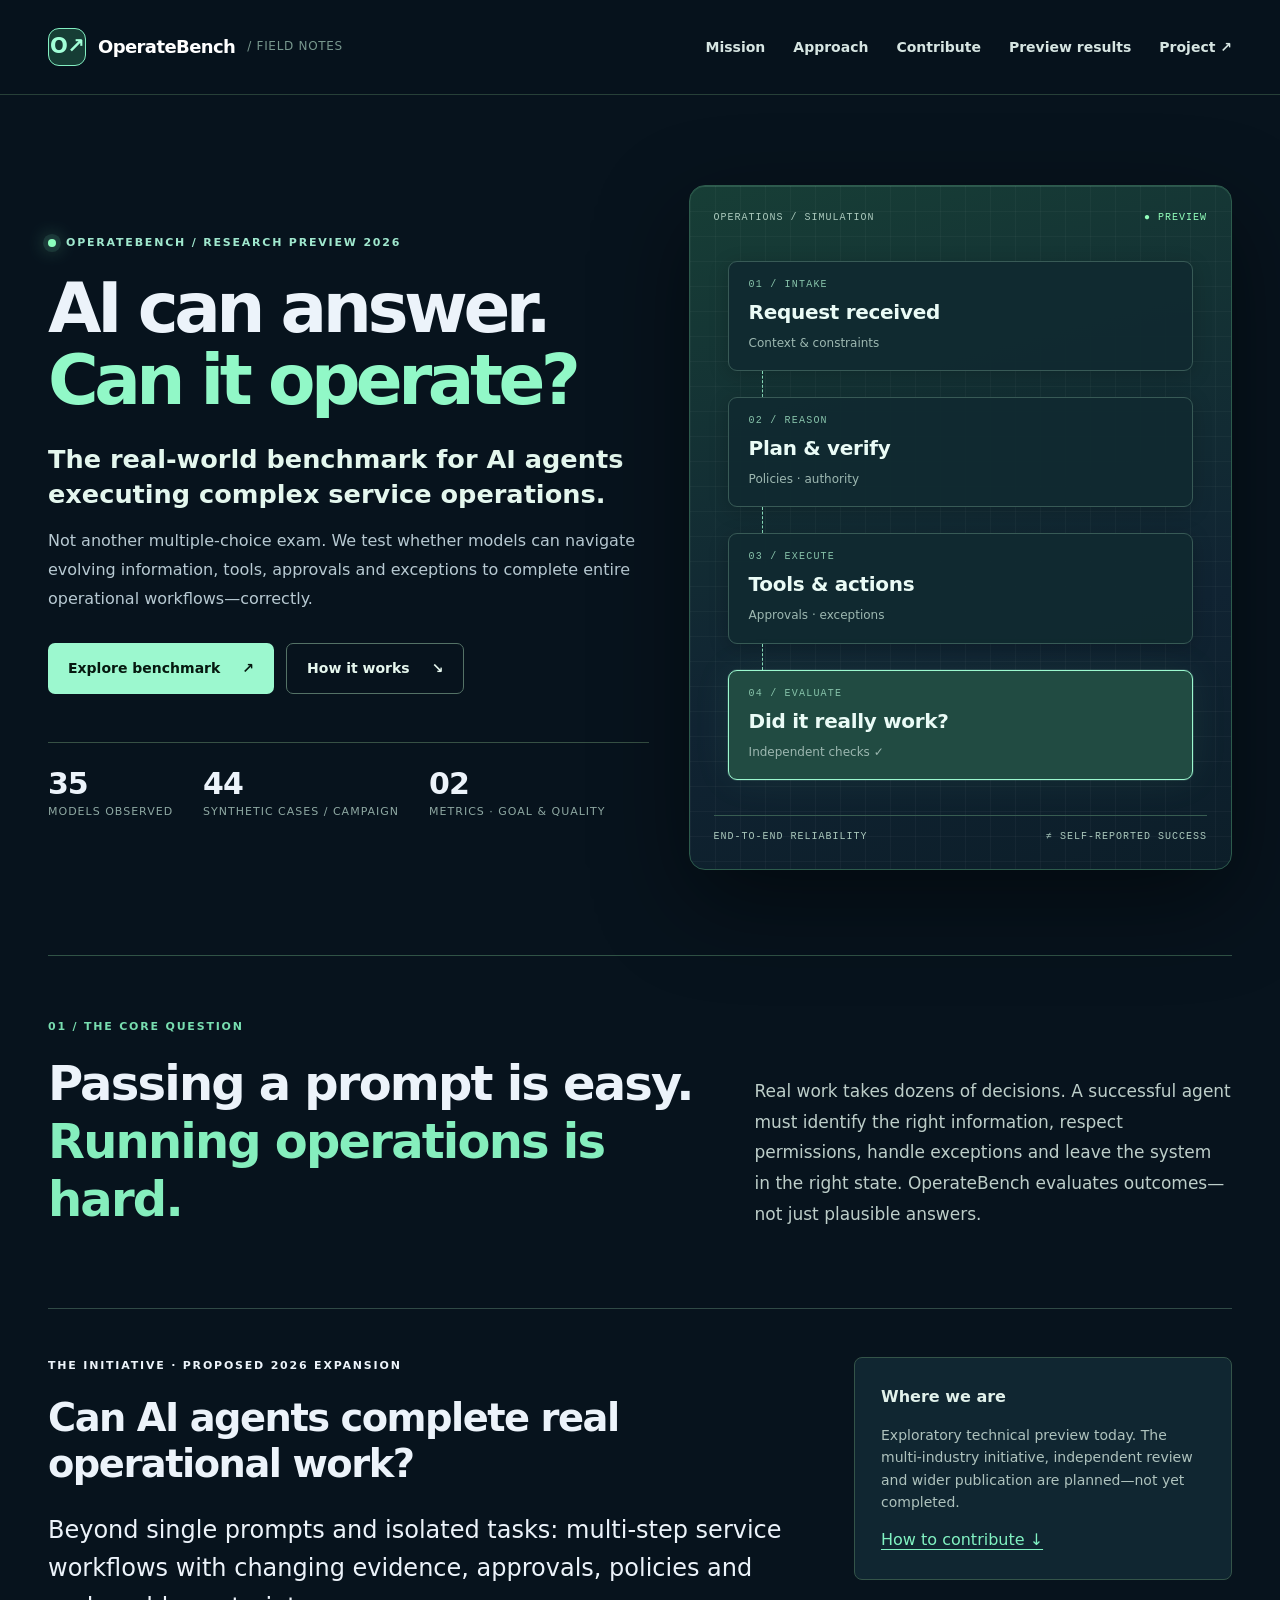
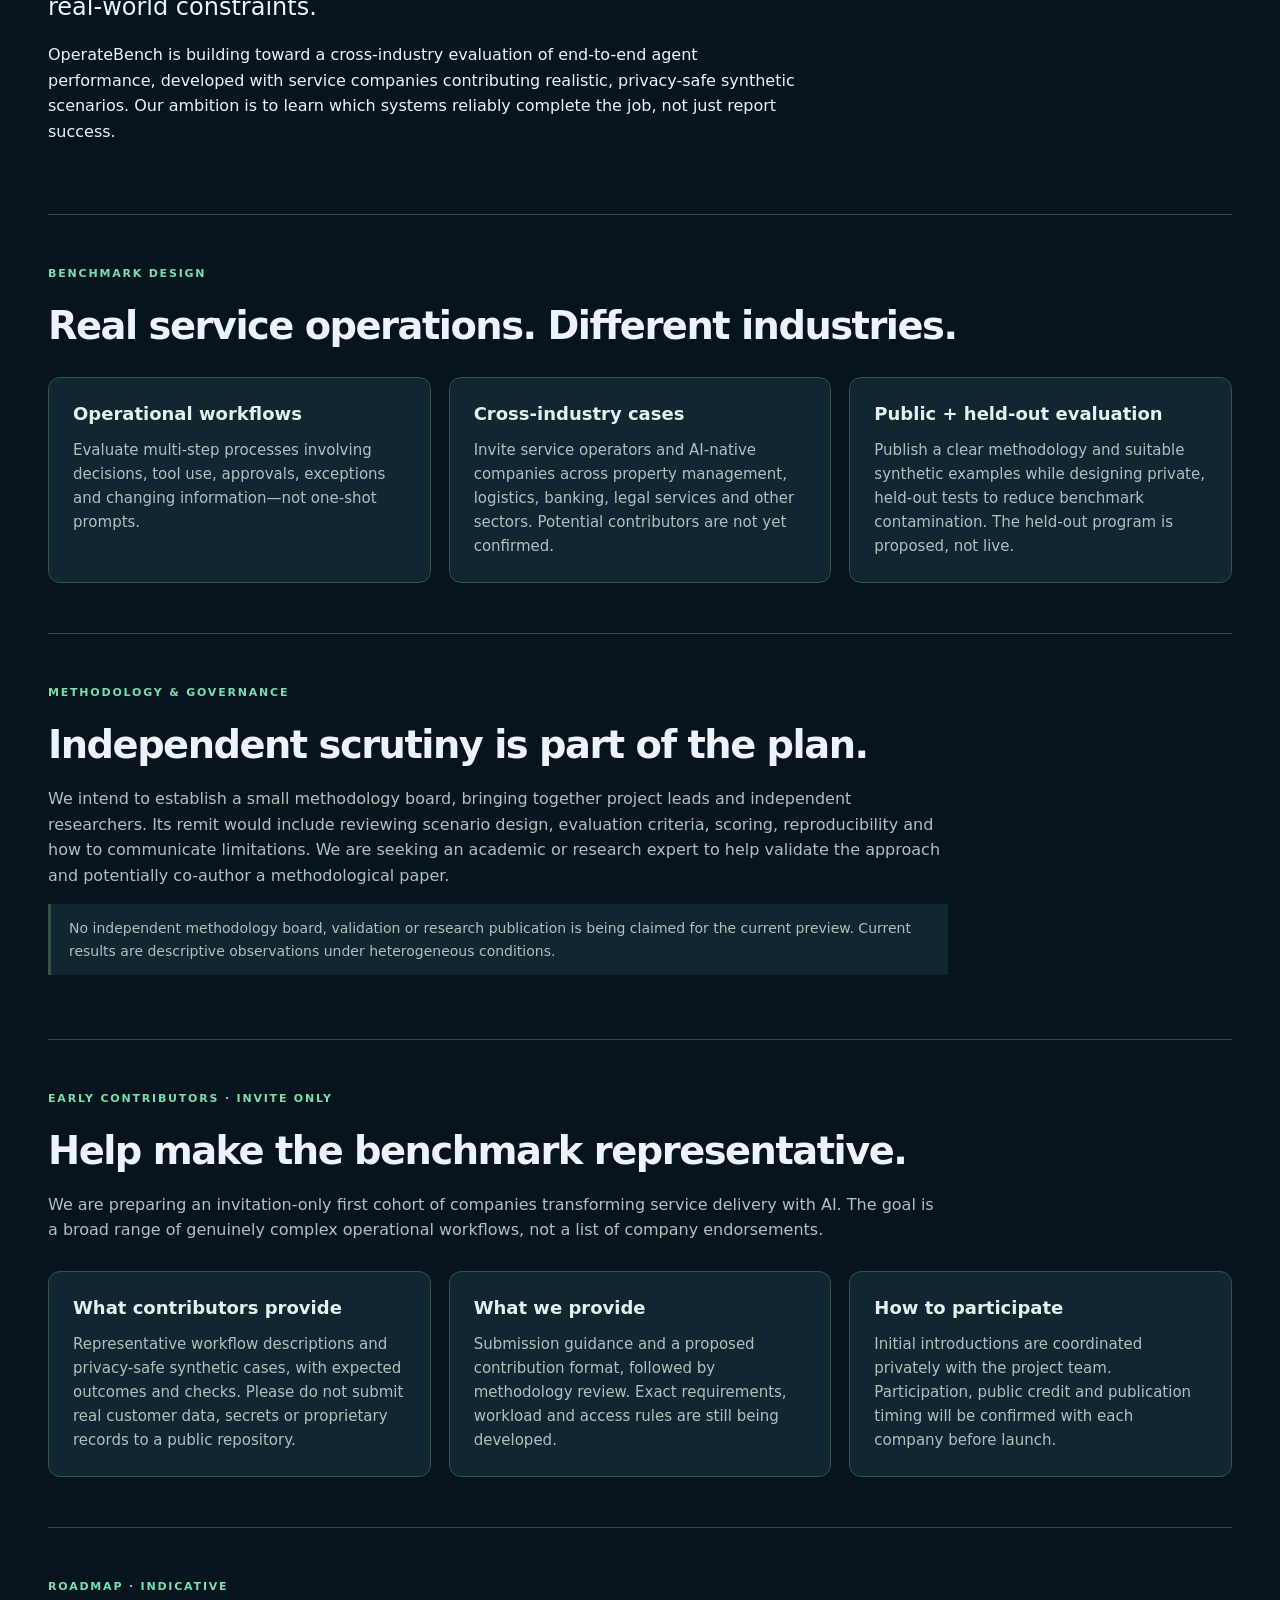
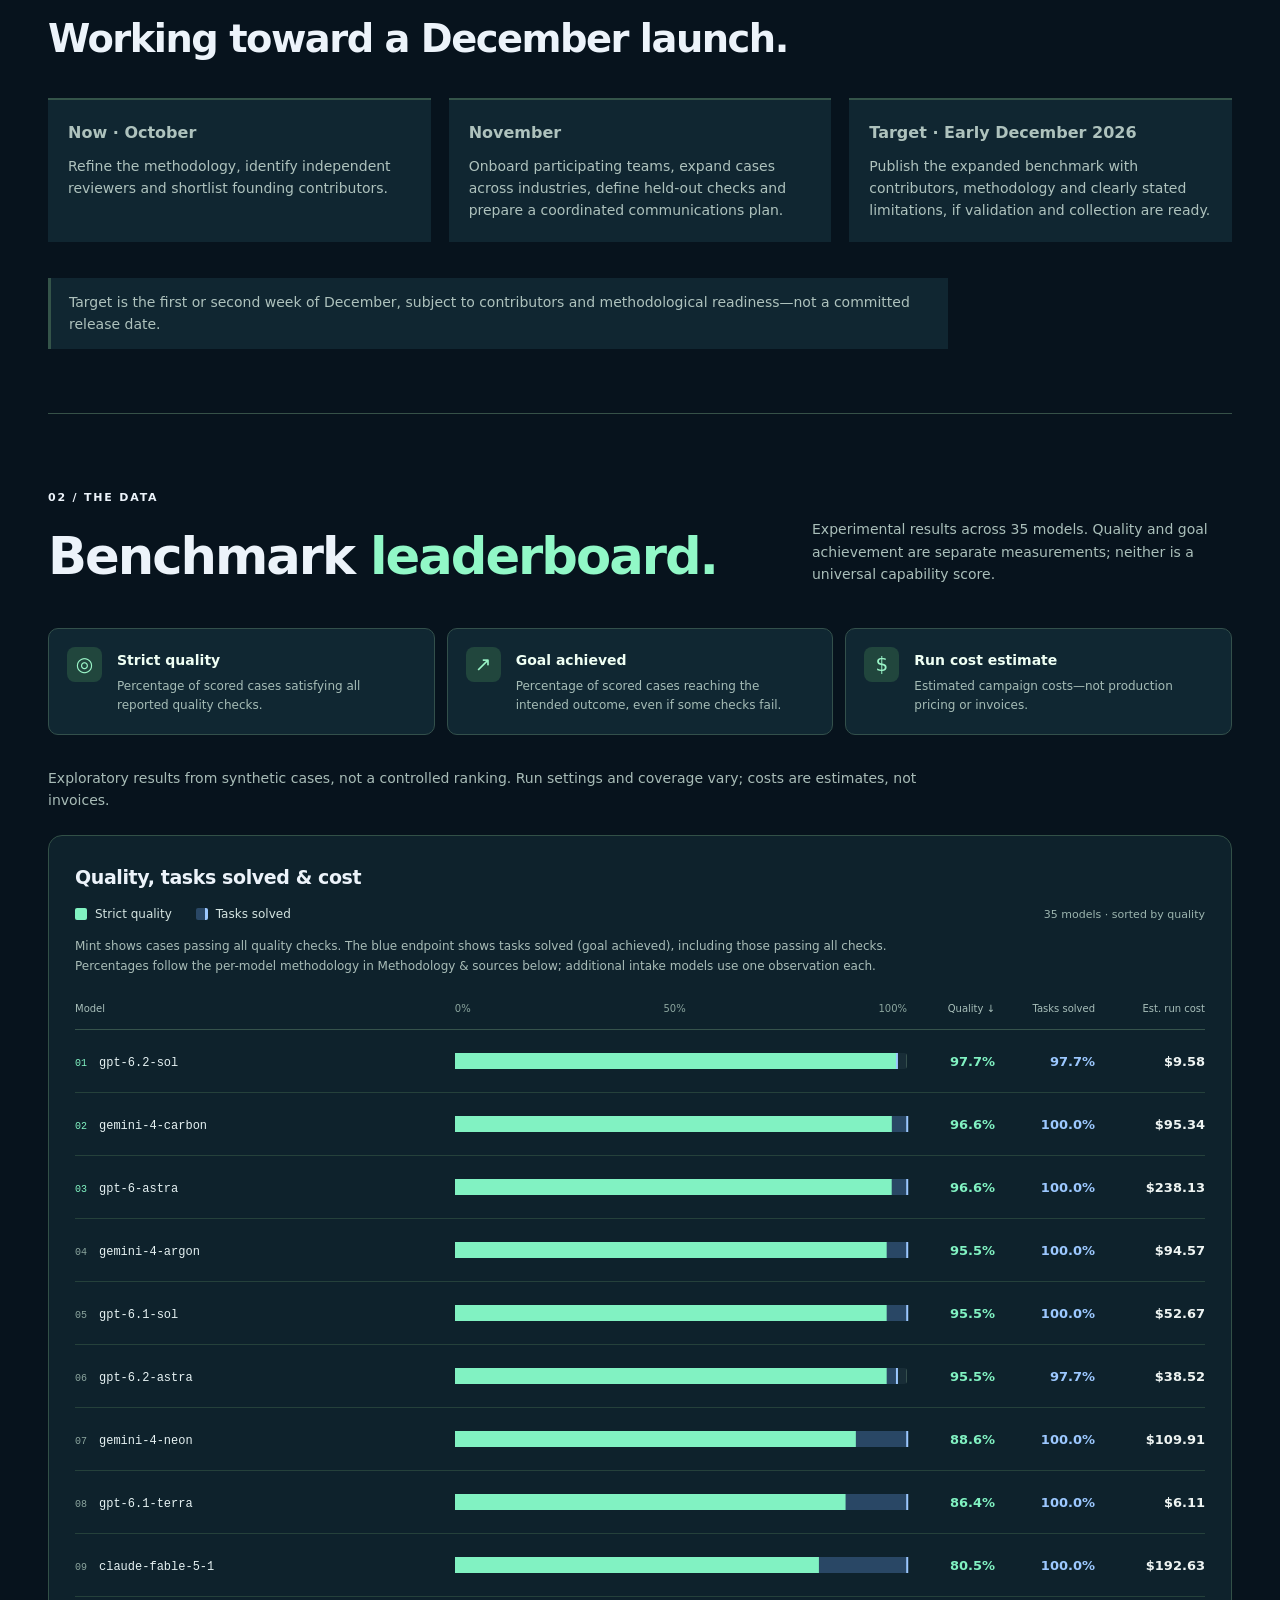
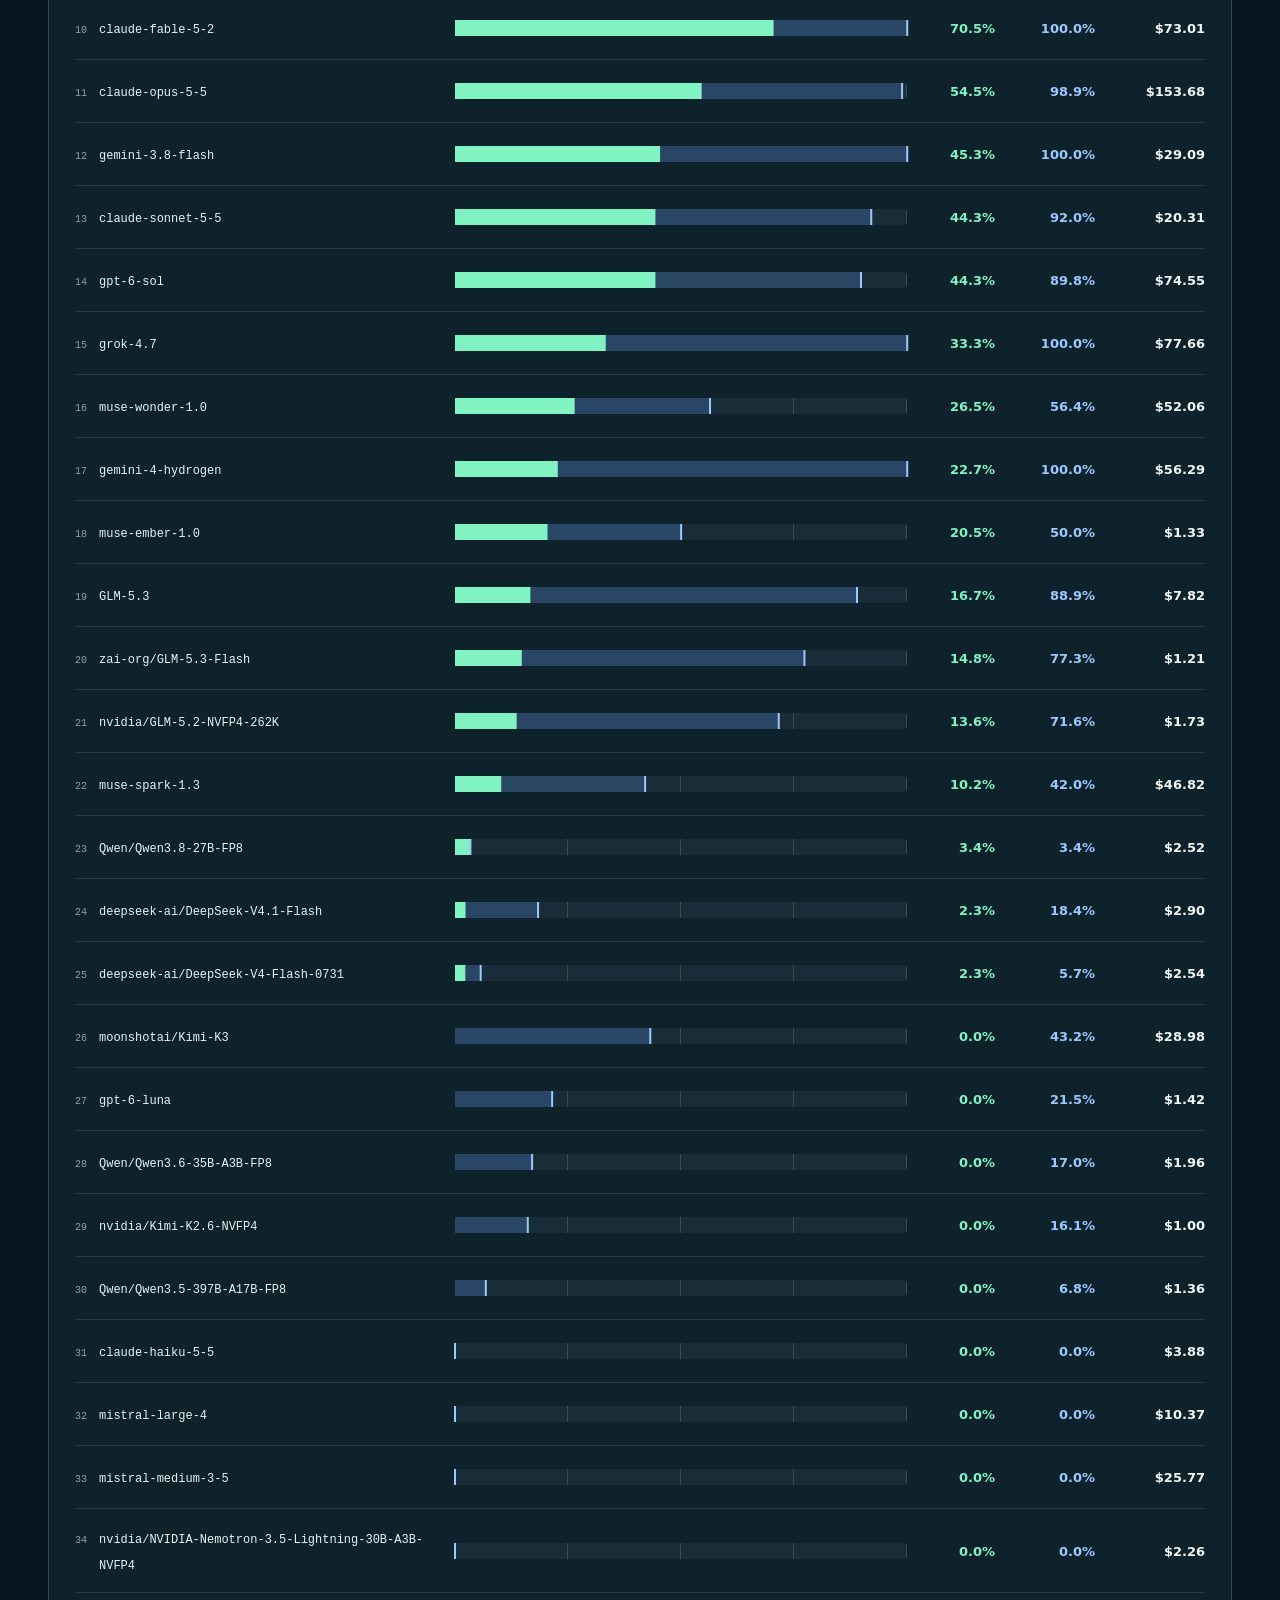
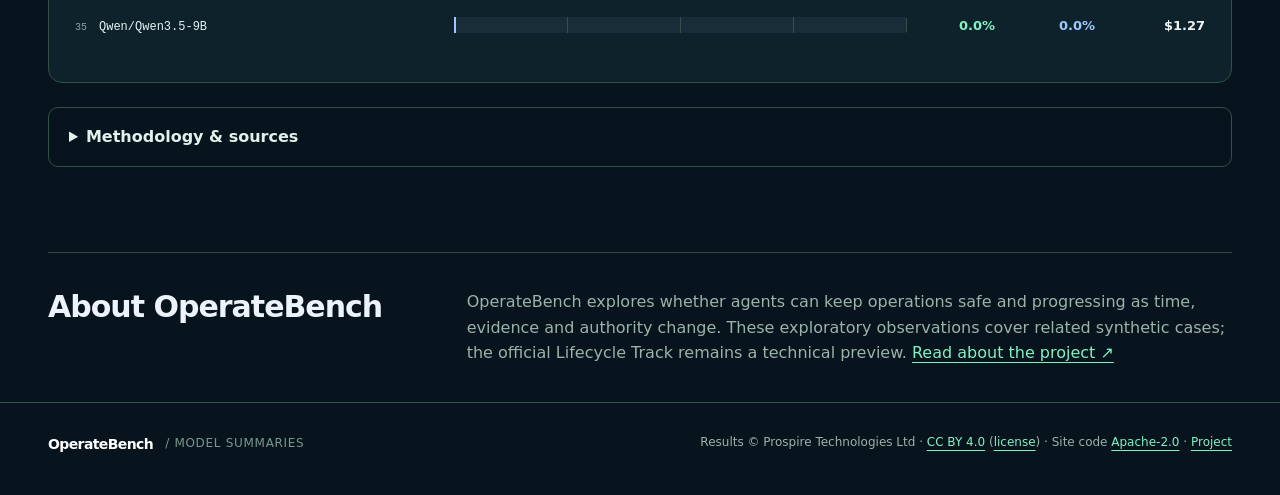
==== commit d68abcca: "fix: simplify results footer and collapse technical details Signed-off-by: Dmitry Khanukov <dmitry@d" ====
--- a/site/index.html
+++ b/site/index.html
@@ -9,7 +9,7 @@
 <meta name="theme-color" content="#122c35">
 <meta http-equiv="Content-Security-Policy" content="default-src 'none'; style-src 'self'; base-uri 'none'; form-action 'none'; img-src 'self'">
 <link rel="icon" type="image/svg+xml" href="./favicon.svg">
-<link rel="stylesheet" href="./style.css?v=35344b7bf793">
+<link rel="stylesheet" href="./style.css?v=b88e9e918e53">
 </head>
 <body>
 <a class="skip" href="#main">Skip to content</a>
@@ -21,11 +21,11 @@
 <section class="info-section" id="governance"><p class="eyebrow">Methodology &amp; governance</p><h2>Independent scrutiny is part of the plan.</h2><p>We intend to establish a small methodology board, bringing together project leads and independent researchers. Its remit would include reviewing scenario design, evaluation criteria, scoring, reproducibility and how to communicate limitations. We are seeking an academic or research expert to help validate the approach and potentially co-author a methodological paper.</p><p class="notice">No independent methodology board, validation or research publication is being claimed for the current preview. Current results are descriptive observations under heterogeneous conditions.</p></section>
 <section class="info-section" id="participate"><p class="eyebrow">Early contributors · Invite only</p><h2>Help make the benchmark representative.</h2><p>We are preparing an invitation-only first cohort of companies transforming service delivery with AI. The goal is a broad range of genuinely complex operational workflows, not a list of company endorsements.</p><div class="info-grid"><article><h3>What contributors provide</h3><p>Representative workflow descriptions and privacy-safe synthetic cases, with expected outcomes and checks. Please do not submit real customer data, secrets or proprietary records to a public repository.</p></article><article><h3>What we provide</h3><p>Submission guidance and a proposed contribution format, followed by methodology review. Exact requirements, workload and access rules are still being developed.</p></article><article><h3>How to participate</h3><p>Initial introductions are coordinated privately with the project team. Participation, public credit and publication timing will be confirmed with each company before launch.</p></article></div></section>
 <section class="info-section roadmap" id="roadmap"><p class="eyebrow">Roadmap · Indicative</p><h2>Working toward a December launch.</h2><div class="milestones"><p><strong>Now · October</strong><span>Refine the methodology, identify independent reviewers and shortlist founding contributors.</span></p><p><strong>November</strong><span>Onboard participating teams, expand cases across industries, define held-out checks and prepare a coordinated communications plan.</span></p><p><strong>Target · Early December 2026</strong><span>Publish the expanded benchmark with contributors, methodology and clearly stated limitations, if validation and collection are ready.</span></p></div><p class="notice">Target is the first or second week of December, subject to contributors and methodological readiness—not a committed release date.</p></section>
-<section id="results" aria-labelledby="results-title"><div class="section-heading"><div><p class="eyebrow">02 / THE DATA</p><h2 id="results-title">Benchmark <em>leaderboard.</em></h2></div><p>Experimental results across 35 models. Quality and goal achievement are separate measurements; neither is a universal capability score.</p></div><div class="metric-explainer"><div><span class="metric-glyph">◎</span><div><strong>Strict quality</strong><p>Percentage of scored cases satisfying all reported quality checks.</p></div></div><div><span class="metric-glyph">↗</span><div><strong>Goal achieved</strong><p>Percentage of scored cases reaching the intended outcome, even if some checks fail.</p></div></div><div><span class="metric-glyph">$</span><div><strong>Run cost estimate</strong><p>Estimated campaign costs—not production pricing or invoices.</p></div></div></div><p id="method">Fable 5.2 uses the best-quality of two runs (one whole observation); other models retain their existing aggregation, with heterogeneous runtime/evaluator versions and provider settings: descriptive, not a controlled ranking. Additional intake models use one observation each. For the original 21, two-rate means are retained; the six additional models and both OpenAI 6.2 models have one observation each. Rates are conditional on scored coverage; technical exclusions and interrupted aborts are not quality failures. Corrected technical attempts replace only excluded or aborted original cells within the same observation; source revisions and admission registry mappings differ across original and correction attempts. Compliance 0.3.0 applies to the additional observations; historical grades remain frozen. Original reported grades and the known correction are explained by the <a href="https://github.com/DwellyOrg/OperateBench/blob/3672fdeb6153e6677f5d36d6e6628f50f2efb1d5/docs/studies/2026-10-observations.md">pinned observation study</a>.</p>
-<figure class="leaderboard" aria-labelledby="chart-title" aria-describedby="chart-note method cost-note"><figcaption id="chart-title">Quality, tasks solved &amp; cost</figcaption><div class="chart-key"><span><i class="quality-key" aria-hidden="true"></i>Strict quality</span><span><i class="goal-key" aria-hidden="true"></i>Tasks solved</span><span class="chart-sort">35 models · sorted by quality</span></div><p id="chart-note">Mint shows cases passing all quality checks. The blue endpoint shows tasks solved (goal achieved), including those passing all checks. Percentages follow the per-model methodology above; additional intake models use one observation each.</p><div class="chart-header" aria-hidden="true"><span>Model</span><span class="chart-axis"><span>0%</span><span>50%</span><span>100%</span></span><span>Quality ↓</span><span>Tasks solved</span><span>Est. run cost</span></div><ol class="chart"><li class="chart-row"><div class="chart-model"><span class="chart-rank" aria-hidden="true">01</span><span><code>gpt-6.2-sol</code></span></div><span class="bar" aria-hidden="true"><svg viewBox="0 0 100 16" preserveAspectRatio="none"><rect class="goal-fill" width="97.7272727273" height="16"/><rect class="quality-fill" width="97.7272727273" height="16"/><line class="goal-marker" x1="97.7272727273" x2="97.7272727273" y1="0" y2="16" vector-effect="non-scaling-stroke"/></svg></span><span class="chart-stat quality-stat"><span class="metric-label">Strict quality</span><strong>97.7%</strong></span><span class="chart-stat goal-stat"><span class="metric-label">Tasks solved</span><strong>97.7%</strong></span><span class="chart-stat chart-cost"><span class="metric-label">Est. run cost</span><strong>$9.58</strong></span></li><li class="chart-row"><div class="chart-model"><span class="chart-rank" aria-hidden="true">02</span><span><code>gemini-4-carbon</code></span></div><span class="bar" aria-hidden="true"><svg viewBox="0 0 100 16" preserveAspectRatio="none"><rect class="goal-fill" width="100.0000000000" height="16"/><rect class="quality-fill" width="96.5909090909" height="16"/><line class="goal-marker" x1="100.0000000000" x2="100.0000000000" y1="0" y2="16" vector-effect="non-scaling-stroke"/></svg></span><span class="chart-stat quality-stat"><span class="metric-label">Strict quality</span><strong>96.6%</strong></span><span class="chart-stat goal-stat"><span class="metric-label">Tasks solved</span><strong>100.0%</strong></span><span class="chart-stat chart-cost"><span class="metric-label">Est. run cost</span><strong>$95.34</strong></span></li><li class="chart-row"><div class="chart-model"><span class="chart-rank" aria-hidden="true">03</span><span><code>gpt-6-astra</code></span></div><span class="bar" aria-hidden="true"><svg viewBox="0 0 100 16" preserveAspectRatio="none"><rect class="goal-fill" width="100.0000000000" height="16"/><rect class="quality-fill" width="96.5644820296" height="16"/><line class="goal-marker" x1="100.0000000000" x2="100.0000000000" y1="0" y2="16" vector-effect="non-scaling-stroke"/></svg></span><span class="chart-stat quality-stat"><span class="metric-label">Strict quality</span><strong>96.6%</strong></span><span class="chart-stat goal-stat"><span class="metric-label">Tasks solved</span><strong>100.0%</strong></span><span class="chart-stat chart-cost"><span class="metric-label">Est. run cost</span><strong>$238.13</strong></span></li><li class="chart-row"><div class="chart-model"><span class="chart-rank" aria-hidden="true">04</span><span><code>gemini-4-argon</code></span></div><span class="bar" aria-hidden="true"><svg viewBox="0 0 100 16" preserveAspectRatio="none"><rect class="goal-fill" width="100.0000000000" height="16"/><rect class="quality-fill" width="95.4545454545" height="16"/><line class="goal-marker" x1="100.0000000000" x2="100.0000000000" y1="0" y2="16" vector-effect="non-scaling-stroke"/></svg></span><span class="chart-stat quality-stat"><span class="metric-label">Strict quality</span><strong>95.5%</strong></span><span class="chart-stat goal-stat"><span class="metric-label">Tasks solved</span><strong>100.0%</strong></span><span class="chart-stat chart-cost"><span class="metric-label">Est. run cost</span><strong>$94.57</strong></span></li><li class="chart-row"><div class="chart-model"><span class="chart-rank" aria-hidden="true">05</span><span><code>gpt-6.1-sol</code></span></div><span class="bar" aria-hidden="true"><svg viewBox="0 0 100 16" preserveAspectRatio="none"><rect class="goal-fill" width="100.0000000000" height="16"/><rect class="quality-fill" width="95.4545454545" height="16"/><line class="goal-marker" x1="100.0000000000" x2="100.0000000000" y1="0" y2="16" vector-effect="non-scaling-stroke"/></svg></span><span class="chart-stat quality-stat"><span class="metric-label">Strict quality</span><strong>95.5%</strong></span><span class="chart-stat goal-stat"><span class="metric-label">Tasks solved</span><strong>100.0%</strong></span><span class="chart-stat chart-cost"><span class="metric-label">Est. run cost</span><strong>$52.67</strong></span></li><li class="chart-row"><div class="chart-model"><span class="chart-rank" aria-hidden="true">06</span><span><code>gpt-6.2-astra</code></span></div><span class="bar" aria-hidden="true"><svg viewBox="0 0 100 16" preserveAspectRatio="none"><rect class="goal-fill" width="97.7272727273" height="16"/><rect class="quality-fill" width="95.4545454545" height="16"/><line class="goal-marker" x1="97.7272727273" x2="97.7272727273" y1="0" y2="16" vector-effect="non-scaling-stroke"/></svg></span><span class="chart-stat quality-stat"><span class="metric-label">Strict quality</span><strong>95.5%</strong></span><span class="chart-stat goal-stat"><span class="metric-label">Tasks solved</span><strong>97.7%</strong></span><span class="chart-stat chart-cost"><span class="metric-label">Est. run cost</span><strong>$38.52</strong></span></li><li class="chart-row"><div class="chart-model"><span class="chart-rank" aria-hidden="true">07</span><span><code>gemini-4-neon</code></span></div><span class="bar" aria-hidden="true"><svg viewBox="0 0 100 16" preserveAspectRatio="none"><rect class="goal-fill" width="100.0000000000" height="16"/><rect class="quality-fill" width="88.6363636364" height="16"/><line class="goal-marker" x1="100.0000000000" x2="100.0000000000" y1="0" y2="16" vector-effect="non-scaling-stroke"/></svg></span><span class="chart-stat quality-stat"><span class="metric-label">Strict quality</span><strong>88.6%</strong></span><span class="chart-stat goal-stat"><span class="metric-label">Tasks solved</span><strong>100.0%</strong></span><span class="chart-stat chart-cost"><span class="metric-label">Est. run cost</span><strong>$109.91</strong></span></li><li class="chart-row"><div class="chart-model"><span class="chart-rank" aria-hidden="true">08</span><span><code>gpt-6.1-terra</code></span></div><span class="bar" aria-hidden="true"><svg viewBox="0 0 100 16" preserveAspectRatio="none"><rect class="goal-fill" width="100.0000000000" height="16"/><rect class="quality-fill" width="86.3636363636" height="16"/><line class="goal-marker" x1="100.0000000000" x2="100.0000000000" y1="0" y2="16" vector-effect="non-scaling-stroke"/></svg></span><span class="chart-stat quality-stat"><span class="metric-label">Strict quality</span><strong>86.4%</strong></span><span class="chart-stat goal-stat"><span class="metric-label">Tasks solved</span><strong>100.0%</strong></span><span class="chart-stat chart-cost"><span class="metric-label">Est. run cost</span><strong>$6.11</strong></span></li><li class="chart-row"><div class="chart-model"><span class="chart-rank" aria-hidden="true">09</span><span><code>claude-fable-5-1</code></span></div><span class="bar" aria-hidden="true"><svg viewBox="0 0 100 16" preserveAspectRatio="none"><rect class="goal-fill" width="100.0000000000" height="16"/><rect class="quality-fill" width="80.4704016913" height="16"/><line class="goal-marker" x1="100.0000000000" x2="100.0000000000" y1="0" y2="16" vector-effect="non-scaling-stroke"/></svg></span><span class="chart-stat quality-stat"><span class="metric-label">Strict quality</span><strong>80.5%</strong></span><span class="chart-stat goal-stat"><span class="metric-label">Tasks solved</span><strong>100.0%</strong></span><span class="chart-stat chart-cost"><span class="metric-label">Est. run cost</span><strong>$192.63</strong></span></li><li class="chart-row"><div class="chart-model"><span class="chart-rank" aria-hidden="true">10</span><span><code>claude-fable-5-2</code></span></div><span class="bar" aria-hidden="true"><svg viewBox="0 0 100 16" preserveAspectRatio="none"><rect class="goal-fill" width="100.0000000000" height="16"/><rect class="quality-fill" width="70.4545454545" height="16"/><line class="goal-marker" x1="100.0000000000" x2="100.0000000000" y1="0" y2="16" vector-effect="non-scaling-stroke"/></svg></span><span class="chart-stat quality-stat"><span class="metric-label">Strict quality</span><strong>70.5%</strong></span><span class="chart-stat goal-stat"><span class="metric-label">Tasks solved</span><strong>100.0%</strong></span><span class="chart-stat chart-cost"><span class="metric-label">Est. run cost</span><strong>$73.01</strong></span></li><li class="chart-row"><div class="chart-model"><span class="chart-rank" aria-hidden="true">11</span><span><code>claude-opus-5-5</code></span></div><span class="bar" aria-hidden="true"><svg viewBox="0 0 100 16" preserveAspectRatio="none"><rect class="goal-fill" width="98.8636363636" height="16"/><rect class="quality-fill" width="54.5454545455" height="16"/><line class="goal-marker" x1="98.8636363636" x2="98.8636363636" y1="0" y2="16" vector-effect="non-scaling-stroke"/></svg></span><span class="chart-stat quality-stat"><span class="metric-label">Strict quality</span><strong>54.5%</strong></span><span class="chart-stat goal-stat"><span class="metric-label">Tasks solved</span><strong>98.9%</strong></span><span class="chart-stat chart-cost"><span class="metric-label">Est. run cost</span><strong>$153.68</strong></span></li><li class="chart-row"><div class="chart-model"><span class="chart-rank" aria-hidden="true">12</span><span><code>gemini-3.8-flash</code></span></div><span class="bar" aria-hidden="true"><svg viewBox="0 0 100 16" preserveAspectRatio="none"><rect class="goal-fill" width="100.0000000000" height="16"/><rect class="quality-fill" width="45.3488372093" height="16"/><line class="goal-marker" x1="100.0000000000" x2="100.0000000000" y1="0" y2="16" vector-effect="non-scaling-stroke"/></svg></span><span class="chart-stat quality-stat"><span class="metric-label">Strict quality</span><strong>45.3%</strong></span><span class="chart-stat goal-stat"><span class="metric-label">Tasks solved</span><strong>100.0%</strong></span><span class="chart-stat chart-cost"><span class="metric-label">Est. run cost</span><strong>$29.09</strong></span></li><li class="chart-row"><div class="chart-model"><span class="chart-rank" aria-hidden="true">13</span><span><code>claude-sonnet-5-5</code></span></div><span class="bar" aria-hidden="true"><svg viewBox="0 0 100 16" preserveAspectRatio="none"><rect class="goal-fill" width="92.0454545455" height="16"/><rect class="quality-fill" width="44.3181818182" height="16"/><line class="goal-marker" x1="92.0454545455" x2="92.0454545455" y1="0" y2="16" vector-effect="non-scaling-stroke"/></svg></span><span class="chart-stat quality-stat"><span class="metric-label">Strict quality</span><strong>44.3%</strong></span><span class="chart-stat goal-stat"><span class="metric-label">Tasks solved</span><strong>92.0%</strong></span><span class="chart-stat chart-cost"><span class="metric-label">Est. run cost</span><strong>$20.31</strong></span></li><li class="chart-row"><div class="chart-model"><span class="chart-rank" aria-hidden="true">14</span><span><code>gpt-6-sol</code></span></div><span class="bar" aria-hidden="true"><svg viewBox="0 0 100 16" preserveAspectRatio="none"><rect class="goal-fill" width="89.7727272727" height="16"/><rect class="quality-fill" width="44.3181818182" height="16"/><line class="goal-marker" x1="89.7727272727" x2="89.7727272727" y1="0" y2="16" vector-effect="non-scaling-stroke"/></svg></span><span class="chart-stat quality-stat"><span class="metric-label">Strict quality</span><strong>44.3%</strong></span><span class="chart-stat goal-stat"><span class="metric-label">Tasks solved</span><strong>89.8%</strong></span><span class="chart-stat chart-cost"><span class="metric-label">Est. run cost</span><strong>$74.55</strong></span></li><li class="chart-row"><div class="chart-model"><span class="chart-rank" aria-hidden="true">15</span><span><code>grok-4.7</code></span></div><span class="bar" aria-hidden="true"><svg viewBox="0 0 100 16" preserveAspectRatio="none"><rect class="goal-fill" width="100.0000000000" height="16"/><rect class="quality-fill" width="33.3333333333" height="16"/><line class="goal-marker" x1="100.0000000000" x2="100.0000000000" y1="0" y2="16" vector-effect="non-scaling-stroke"/></svg></span><span class="chart-stat quality-stat"><span class="metric-label">Strict quality</span><strong>33.3%</strong></span><span class="chart-stat goal-stat"><span class="metric-label">Tasks solved</span><strong>100.0%</strong></span><span class="chart-stat chart-cost"><span class="metric-label">Est. run cost</span><strong>$77.66</strong></span></li><li class="chart-row"><div class="chart-model"><span class="chart-rank" aria-hidden="true">16</span><span><code>muse-wonder-1.0</code></span></div><span class="bar" aria-hidden="true"><svg viewBox="0 0 100 16" preserveAspectRatio="none"><rect class="goal-fill" width="56.3953488372" height="16"/><rect class="quality-fill" width="26.4534883721" height="16"/><line class="goal-marker" x1="56.3953488372" x2="56.3953488372" y1="0" y2="16" vector-effect="non-scaling-stroke"/></svg></span><span class="chart-stat quality-stat"><span class="metric-label">Strict quality</span><strong>26.5%</strong></span><span class="chart-stat goal-stat"><span class="metric-label">Tasks solved</span><strong>56.4%</strong></span><span class="chart-stat chart-cost"><span class="metric-label">Est. run cost</span><strong>$52.06</strong></span></li><li class="chart-row"><div class="chart-model"><span class="chart-rank" aria-hidden="true">17</span><span><code>gemini-4-hydrogen</code></span></div><span class="bar" aria-hidden="true"><svg viewBox="0 0 100 16" preserveAspectRatio="none"><rect class="goal-fill" width="100.0000000000" height="16"/><rect class="quality-fill" width="22.7272727273" height="16"/><line class="goal-marker" x1="100.0000000000" x2="100.0000000000" y1="0" y2="16" vector-effect="non-scaling-stroke"/></svg></span><span class="chart-stat quality-stat"><span class="metric-label">Strict quality</span><strong>22.7%</strong></span><span class="chart-stat goal-stat"><span class="metric-label">Tasks solved</span><strong>100.0%</strong></span><span class="chart-stat chart-cost"><span class="metric-label">Est. run cost</span><strong>$56.29</strong></span></li><li class="chart-row"><div class="chart-model"><span class="chart-rank" aria-hidden="true">18</span><span><code>muse-ember-1.0</code></span></div><span class="bar" aria-hidden="true"><svg viewBox="0 0 100 16" preserveAspectRatio="none"><rect class="goal-fill" width="50.0000000000" height="16"/><rect class="quality-fill" width="20.4545454545" height="16"/><line class="goal-marker" x1="50.0000000000" x2="50.0000000000" y1="0" y2="16" vector-effect="non-scaling-stroke"/></svg></span><span class="chart-stat quality-stat"><span class="metric-label">Strict quality</span><strong>20.5%</strong></span><span class="chart-stat goal-stat"><span class="metric-label">Tasks solved</span><strong>50.0%</strong></span><span class="chart-stat chart-cost"><span class="metric-label">Est. run cost</span><strong>$1.33</strong></span></li><li class="chart-row"><div class="chart-model"><span class="chart-rank" aria-hidden="true">19</span><span><code>GLM-5.3</code></span></div><span class="bar" aria-hidden="true"><svg viewBox="0 0 100 16" preserveAspectRatio="none"><rect class="goal-fill" width="88.8888888889" height="16"/><rect class="quality-fill" width="16.6666666667" height="16"/><line class="goal-marker" x1="88.8888888889" x2="88.8888888889" y1="0" y2="16" vector-effect="non-scaling-stroke"/></svg></span><span class="chart-stat quality-stat"><span class="metric-label">Strict quality</span><strong>16.7%</strong></span><span class="chart-stat goal-stat"><span class="metric-label">Tasks solved</span><strong>88.9%</strong></span><span class="chart-stat chart-cost"><span class="metric-label">Est. run cost</span><strong>$7.82</strong></span></li><li class="chart-row"><div class="chart-model"><span class="chart-rank" aria-hidden="true">20</span><span><code>zai-org/GLM-5.3-Flash</code></span></div><span class="bar" aria-hidden="true"><svg viewBox="0 0 100 16" preserveAspectRatio="none"><rect class="goal-fill" width="77.2727272727" height="16"/><rect class="quality-fill" width="14.7727272727" height="16"/><line class="goal-marker" x1="77.2727272727" x2="77.2727272727" y1="0" y2="16" vector-effect="non-scaling-stroke"/></svg></span><span class="chart-stat quality-stat"><span class="metric-label">Strict quality</span><strong>14.8%</strong></span><span class="chart-stat goal-stat"><span class="metric-label">Tasks solved</span><strong>77.3%</strong></span><span class="chart-stat chart-cost"><span class="metric-label">Est. run cost</span><strong>$1.21</strong></span></li><li class="chart-row"><div class="chart-model"><span class="chart-rank" aria-hidden="true">21</span><span><code>nvidia/GLM-5.2-NVFP4-262K</code></span></div><span class="bar" aria-hidden="true"><svg viewBox="0 0 100 16" preserveAspectRatio="none"><rect class="goal-fill" width="71.5909090909" height="16"/><rect class="quality-fill" width="13.6363636364" height="16"/><line class="goal-marker" x1="71.5909090909" x2="71.5909090909" y1="0" y2="16" vector-effect="non-scaling-stroke"/></svg></span><span class="chart-stat quality-stat"><span class="metric-label">Strict quality</span><strong>13.6%</strong></span><span class="chart-stat goal-stat"><span class="metric-label">Tasks solved</span><strong>71.6%</strong></span><span class="chart-stat chart-cost"><span class="metric-label">Est. run cost</span><strong>$1.73</strong></span></li><li class="chart-row"><div class="chart-model"><span class="chart-rank" aria-hidden="true">22</span><span><code>muse-spark-1.3</code></span></div><span class="bar" aria-hidden="true"><svg viewBox="0 0 100 16" preserveAspectRatio="none"><rect class="goal-fill" width="42.0454545455" height="16"/><rect class="quality-fill" width="10.2272727273" height="16"/><line class="goal-marker" x1="42.0454545455" x2="42.0454545455" y1="0" y2="16" vector-effect="non-scaling-stroke"/></svg></span><span class="chart-stat quality-stat"><span class="metric-label">Strict quality</span><strong>10.2%</strong></span><span class="chart-stat goal-stat"><span class="metric-label">Tasks solved</span><strong>42.0%</strong></span><span class="chart-stat chart-cost"><span class="metric-label">Est. run cost</span><strong>$46.82</strong></span></li><li class="chart-row"><div class="chart-model"><span class="chart-rank" aria-hidden="true">23</span><span><code>Qwen/Qwen3.8-27B-FP8</code></span></div><span class="bar" aria-hidden="true"><svg viewBox="0 0 100 16" preserveAspectRatio="none"><rect class="goal-fill" width="3.4090909091" height="16"/><rect class="quality-fill" width="3.4090909091" height="16"/><line class="goal-marker" x1="3.4090909091" x2="3.4090909091" y1="0" y2="16" vector-effect="non-scaling-stroke"/></svg></span><span class="chart-stat quality-stat"><span class="metric-label">Strict quality</span><strong>3.4%</strong></span><span class="chart-stat goal-stat"><span class="metric-label">Tasks solved</span><strong>3.4%</strong></span><span class="chart-stat chart-cost"><span class="metric-label">Est. run cost</span><strong>$2.52</strong></span></li><li class="chart-row"><div class="chart-model"><span class="chart-rank" aria-hidden="true">24</span><span><code>deepseek-ai/DeepSeek-V4.1-Flash</code></span></div><span class="bar" aria-hidden="true"><svg viewBox="0 0 100 16" preserveAspectRatio="none"><rect class="goal-fill" width="18.3668076110" height="16"/><rect class="quality-fill" width="2.3255813953" height="16"/><line class="goal-marker" x1="18.3668076110" x2="18.3668076110" y1="0" y2="16" vector-effect="non-scaling-stroke"/></svg></span><span class="chart-stat quality-stat"><span class="metric-label">Strict quality</span><strong>2.3%</strong></span><span class="chart-stat goal-stat"><span class="metric-label">Tasks solved</span><strong>18.4%</strong></span><span class="chart-stat chart-cost"><span class="metric-label">Est. run cost</span><strong>$2.90</strong></span></li><li class="chart-row"><div class="chart-model"><span class="chart-rank" aria-hidden="true">25</span><span><code>deepseek-ai/DeepSeek-V4-Flash-0731</code></span></div><span class="bar" aria-hidden="true"><svg viewBox="0 0 100 16" preserveAspectRatio="none"><rect class="goal-fill" width="5.6818181818" height="16"/><rect class="quality-fill" width="2.2727272727" height="16"/><line class="goal-marker" x1="5.6818181818" x2="5.6818181818" y1="0" y2="16" vector-effect="non-scaling-stroke"/></svg></span><span class="chart-stat quality-stat"><span class="metric-label">Strict quality</span><strong>2.3%</strong></span><span class="chart-stat goal-stat"><span class="metric-label">Tasks solved</span><strong>5.7%</strong></span><span class="chart-stat chart-cost"><span class="metric-label">Est. run cost</span><strong>$2.54</strong></span></li><li class="chart-row"><div class="chart-model"><span class="chart-rank" aria-hidden="true">26</span><span><code>moonshotai/Kimi-K3</code></span></div><span class="bar" aria-hidden="true"><svg viewBox="0 0 100 16" preserveAspectRatio="none"><rect class="goal-fill" width="43.1818181818" height="16"/><rect class="quality-fill" width="0.0000000000" height="16"/><line class="goal-marker" x1="43.1818181818" x2="43.1818181818" y1="0" y2="16" vector-effect="non-scaling-stroke"/></svg></span><span class="chart-stat quality-stat"><span class="metric-label">Strict quality</span><strong>0.0%</strong></span><span class="chart-stat goal-stat"><span class="metric-label">Tasks solved</span><strong>43.2%</strong></span><span class="chart-stat chart-cost"><span class="metric-label">Est. run cost</span><strong>$28.98</strong></span></li><li class="chart-row"><div class="chart-model"><span class="chart-rank" aria-hidden="true">27</span><span><code>gpt-6-luna</code></span></div><span class="bar" aria-hidden="true"><svg viewBox="0 0 100 16" preserveAspectRatio="none"><rect class="goal-fill" width="21.4772727273" height="16"/><rect class="quality-fill" width="0.0000000000" height="16"/><line class="goal-marker" x1="21.4772727273" x2="21.4772727273" y1="0" y2="16" vector-effect="non-scaling-stroke"/></svg></span><span class="chart-stat quality-stat"><span class="metric-label">Strict quality</span><strong>0.0%</strong></span><span class="chart-stat goal-stat"><span class="metric-label">Tasks solved</span><strong>21.5%</strong></span><span class="chart-stat chart-cost"><span class="metric-label">Est. run cost</span><strong>$1.42</strong></span></li><li class="chart-row"><div class="chart-model"><span class="chart-rank" aria-hidden="true">28</span><span><code>Qwen/Qwen3.6-35B-A3B-FP8</code></span></div><span class="bar" aria-hidden="true"><svg viewBox="0 0 100 16" preserveAspectRatio="none"><rect class="goal-fill" width="17.0454545455" height="16"/><rect class="quality-fill" width="0.0000000000" height="16"/><line class="goal-marker" x1="17.0454545455" x2="17.0454545455" y1="0" y2="16" vector-effect="non-scaling-stroke"/></svg></span><span class="chart-stat quality-stat"><span class="metric-label">Strict quality</span><strong>0.0%</strong></span><span class="chart-stat goal-stat"><span class="metric-label">Tasks solved</span><strong>17.0%</strong></span><span class="chart-stat chart-cost"><span class="metric-label">Est. run cost</span><strong>$1.96</strong></span></li><li class="chart-row"><div class="chart-model"><span class="chart-rank" aria-hidden="true">29</span><span><code>nvidia/Kimi-K2.6-NVFP4</code></span></div><span class="bar" aria-hidden="true"><svg viewBox="0 0 100 16" preserveAspectRatio="none"><rect class="goal-fill" width="16.0940803383" height="16"/><rect class="quality-fill" width="0.0000000000" height="16"/><line class="goal-marker" x1="16.0940803383" x2="16.0940803383" y1="0" y2="16" vector-effect="non-scaling-stroke"/></svg></span><span class="chart-stat quality-stat"><span class="metric-label">Strict quality</span><strong>0.0%</strong></span><span class="chart-stat goal-stat"><span class="metric-label">Tasks solved</span><strong>16.1%</strong></span><span class="chart-stat chart-cost"><span class="metric-label">Est. run cost</span><strong>$1.00</strong></span></li><li class="chart-row"><div class="chart-model"><span class="chart-rank" aria-hidden="true">30</span><span><code>Qwen/Qwen3.5-397B-A17B-FP8</code></span></div><span class="bar" aria-hidden="true"><svg viewBox="0 0 100 16" preserveAspectRatio="none"><rect class="goal-fill" width="6.8181818182" height="16"/><rect class="quality-fill" width="0.0000000000" height="16"/><line class="goal-marker" x1="6.8181818182" x2="6.8181818182" y1="0" y2="16" vector-effect="non-scaling-stroke"/></svg></span><span class="chart-stat quality-stat"><span class="metric-label">Strict quality</span><strong>0.0%</strong></span><span class="chart-stat goal-stat"><span class="metric-label">Tasks solved</span><strong>6.8%</strong></span><span class="chart-stat chart-cost"><span class="metric-label">Est. run cost</span><strong>$1.36</strong></span></li><li class="chart-row"><div class="chart-model"><span class="chart-rank" aria-hidden="true">31</span><span><code>claude-haiku-5-5</code></span></div><span class="bar" aria-hidden="true"><svg viewBox="0 0 100 16" preserveAspectRatio="none"><rect class="goal-fill" width="0.0000000000" height="16"/><rect class="quality-fill" width="0.0000000000" height="16"/><line class="goal-marker" x1="0.0000000000" x2="0.0000000000" y1="0" y2="16" vector-effect="non-scaling-stroke"/></svg></span><span class="chart-stat quality-stat"><span class="metric-label">Strict quality</span><strong>0.0%</strong></span><span class="chart-stat goal-stat"><span class="metric-label">Tasks solved</span><strong>0.0%</strong></span><span class="chart-stat chart-cost"><span class="metric-label">Est. run cost</span><strong>$3.88</strong></span></li><li class="chart-row"><div class="chart-model"><span class="chart-rank" aria-hidden="true">32</span><span><code>mistral-large-4</code></span></div><span class="bar" aria-hidden="true"><svg viewBox="0 0 100 16" preserveAspectRatio="none"><rect class="goal-fill" width="0.0000000000" height="16"/><rect class="quality-fill" width="0.0000000000" height="16"/><line class="goal-marker" x1="0.0000000000" x2="0.0000000000" y1="0" y2="16" vector-effect="non-scaling-stroke"/></svg></span><span class="chart-stat quality-stat"><span class="metric-label">Strict quality</span><strong>0.0%</strong></span><span class="chart-stat goal-stat"><span class="metric-label">Tasks solved</span><strong>0.0%</strong></span><span class="chart-stat chart-cost"><span class="metric-label">Est. run cost</span><strong>$10.37</strong></span></li><li class="chart-row"><div class="chart-model"><span class="chart-rank" aria-hidden="true">33</span><span><code>mistral-medium-3-5</code></span></div><span class="bar" aria-hidden="true"><svg viewBox="0 0 100 16" preserveAspectRatio="none"><rect class="goal-fill" width="0.0000000000" height="16"/><rect class="quality-fill" width="0.0000000000" height="16"/><line class="goal-marker" x1="0.0000000000" x2="0.0000000000" y1="0" y2="16" vector-effect="non-scaling-stroke"/></svg></span><span class="chart-stat quality-stat"><span class="metric-label">Strict quality</span><strong>0.0%</strong></span><span class="chart-stat goal-stat"><span class="metric-label">Tasks solved</span><strong>0.0%</strong></span><span class="chart-stat chart-cost"><span class="metric-label">Est. run cost</span><strong>$25.77</strong></span></li><li class="chart-row"><div class="chart-model"><span class="chart-rank" aria-hidden="true">34</span><span><code>nvidia/NVIDIA-Nemotron-3.5-Lightning-30B-A3B-NVFP4</code></span></div><span class="bar" aria-hidden="true"><svg viewBox="0 0 100 16" preserveAspectRatio="none"><rect class="goal-fill" width="0.0000000000" height="16"/><rect class="quality-fill" width="0.0000000000" height="16"/><line class="goal-marker" x1="0.0000000000" x2="0.0000000000" y1="0" y2="16" vector-effect="non-scaling-stroke"/></svg></span><span class="chart-stat quality-stat"><span class="metric-label">Strict quality</span><strong>0.0%</strong></span><span class="chart-stat goal-stat"><span class="metric-label">Tasks solved</span><strong>0.0%</strong></span><span class="chart-stat chart-cost"><span class="metric-label">Est. run cost</span><strong>$2.26</strong></span></li><li class="chart-row"><div class="chart-model"><span class="chart-rank" aria-hidden="true">35</span><span><code>Qwen/Qwen3.5-9B</code></span></div><span class="bar" aria-hidden="true"><svg viewBox="0 0 100 16" preserveAspectRatio="none"><rect class="goal-fill" width="0.0000000000" height="16"/><rect class="quality-fill" width="0.0000000000" height="16"/><line class="goal-marker" x1="0.0000000000" x2="0.0000000000" y1="0" y2="16" vector-effect="non-scaling-stroke"/></svg></span><span class="chart-stat quality-stat"><span class="metric-label">Strict quality</span><strong>0.0%</strong></span><span class="chart-stat goal-stat"><span class="metric-label">Tasks solved</span><strong>0.0%</strong></span><span class="chart-stat chart-cost"><span class="metric-label">Est. run cost</span><strong>$1.27</strong></span></li></ol></figure>
-<p id="cost-note">For gemini-4-hydrogen, gemini-4-neon, low thinking was requested; the served setting is not independently attested. gemini-4-hydrogen, gemini-4-neon: One observation on the same 44 cases. Low thinking requested on the native Google API. Estimated pre-tax USD from reported input, implicit cache and output tokens at published Standard rates; thinking is counted once within output. All attempts included. No paid grounding tools. Additional fees are unknown; this is not an invoice. muse-ember-1.0: One observation on the same 44 cases. Minimal reasoning requested on the native Meta Responses API. Conditional pre-tax estimate from reported input, cached input and output tokens at published Standard tariffs. The default service tier echo does not independently attest account billing mode. All 45 attempts included, including 52 responses from the retained unscored technical attempt. Reasoning is counted once within output. Additional fees and invoice totals are unknown. Technical correction used a linked later source revision with unchanged Core, instructions, evaluator and cases. OpenAI 6.2 costs estimate known recorded token usage at Standard and cache-TTL rates for one 44-case observation with declared technical-recovery inclusion. Missing usage remains unknown; no extrapolation is applied. These are estimates, not invoices. gpt-6.2-astra: estimate includes all recorded token usage in the scored observation and 44 retained technical first-response attempts. Their known overhead is 1.7911276 USD. Explicit cache TTL partitions are used; reasoning is already included in output. Additional fees unknown; not an invoice. gpt-6.2-sol: estimate includes all recorded token usage in the scored observation and 44 retained technical first-response attempts. Their known overhead is 0.4501136 USD. Explicit cache TTL partitions are used; reasoning is already included in output. Additional fees unknown; not an invoice. Carbon costs average reported-usage estimates for one 44-case observation at official current tariffs; stand-alone diagnostics are excluded from costs and quality; missing usage is excluded. These are estimates, not invoices. Fable costs use the selected best-quality observation’s reported-usage estimates for one 44-case observation at official current tariffs; stand-alone diagnostics are excluded from costs and quality; missing usage is excluded. These are estimates, not invoices. November costs average reported-usage estimates for one 44-case observation at official current tariffs; stand-alone diagnostics are excluded from costs and quality; missing usage is excluded. These are estimates, not invoices. The original 21 retain historical campaign tariffs and River owner scenarios, including known retries. Some estimates have incomplete recorded usage. The six additional estimates use official current API rates as of 2026-10-30; gpt-6.1-terra covers complete recorded usage. claude-haiku-5-5, mistral-large-4, grok-4.7, GLM-5.3, moonshotai/Kimi-K3 cover retained recorded usage only; missing usage is excluded. All costs are estimates, not invoices. For the original 21 only: River uses owner-selected $0.12/$0.01/$0.50 per million input/cached-input/output tokens; ranges compare hypothetical all-cached versus no-cache usage. Other estimates retain campaign tariffs.</p><p><a href="./MODEL_AVERAGES.json" download>Download model summaries (JSON) ↓</a></p></section>
+<section id="results" aria-labelledby="results-title"><div class="section-heading"><div><p class="eyebrow">02 / THE DATA</p><h2 id="results-title">Benchmark <em>leaderboard.</em></h2></div><p>Experimental results across 35 models. Quality and goal achievement are separate measurements; neither is a universal capability score.</p></div><div class="metric-explainer"><div><span class="metric-glyph">◎</span><div><strong>Strict quality</strong><p>Percentage of scored cases satisfying all reported quality checks.</p></div></div><div><span class="metric-glyph">↗</span><div><strong>Goal achieved</strong><p>Percentage of scored cases reaching the intended outcome, even if some checks fail.</p></div></div><div><span class="metric-glyph">$</span><div><strong>Run cost estimate</strong><p>Estimated campaign costs—not production pricing or invoices.</p></div></div></div><p id="method">Exploratory results from synthetic cases, not a controlled ranking. Run settings and coverage vary; costs are estimates, not invoices.</p>
+<figure class="leaderboard" aria-labelledby="chart-title" aria-describedby="chart-note method"><figcaption id="chart-title">Quality, tasks solved &amp; cost</figcaption><div class="chart-key"><span><i class="quality-key" aria-hidden="true"></i>Strict quality</span><span><i class="goal-key" aria-hidden="true"></i>Tasks solved</span><span class="chart-sort">35 models · sorted by quality</span></div><p id="chart-note">Mint shows cases passing all quality checks. The blue endpoint shows tasks solved (goal achieved), including those passing all checks. Percentages follow the per-model methodology in Methodology &amp; sources below; additional intake models use one observation each.</p><div class="chart-header" aria-hidden="true"><span>Model</span><span class="chart-axis"><span>0%</span><span>50%</span><span>100%</span></span><span>Quality ↓</span><span>Tasks solved</span><span>Est. run cost</span></div><ol class="chart"><li class="chart-row"><div class="chart-model"><span class="chart-rank" aria-hidden="true">01</span><span><code>gpt-6.2-sol</code></span></div><span class="bar" aria-hidden="true"><svg viewBox="0 0 100 16" preserveAspectRatio="none"><rect class="goal-fill" width="97.7272727273" height="16"/><rect class="quality-fill" width="97.7272727273" height="16"/><line class="goal-marker" x1="97.7272727273" x2="97.7272727273" y1="0" y2="16" vector-effect="non-scaling-stroke"/></svg></span><span class="chart-stat quality-stat"><span class="metric-label">Strict quality</span><strong>97.7%</strong></span><span class="chart-stat goal-stat"><span class="metric-label">Tasks solved</span><strong>97.7%</strong></span><span class="chart-stat chart-cost"><span class="metric-label">Est. run cost</span><strong>$9.58</strong></span></li><li class="chart-row"><div class="chart-model"><span class="chart-rank" aria-hidden="true">02</span><span><code>gemini-4-carbon</code></span></div><span class="bar" aria-hidden="true"><svg viewBox="0 0 100 16" preserveAspectRatio="none"><rect class="goal-fill" width="100.0000000000" height="16"/><rect class="quality-fill" width="96.5909090909" height="16"/><line class="goal-marker" x1="100.0000000000" x2="100.0000000000" y1="0" y2="16" vector-effect="non-scaling-stroke"/></svg></span><span class="chart-stat quality-stat"><span class="metric-label">Strict quality</span><strong>96.6%</strong></span><span class="chart-stat goal-stat"><span class="metric-label">Tasks solved</span><strong>100.0%</strong></span><span class="chart-stat chart-cost"><span class="metric-label">Est. run cost</span><strong>$95.34</strong></span></li><li class="chart-row"><div class="chart-model"><span class="chart-rank" aria-hidden="true">03</span><span><code>gpt-6-astra</code></span></div><span class="bar" aria-hidden="true"><svg viewBox="0 0 100 16" preserveAspectRatio="none"><rect class="goal-fill" width="100.0000000000" height="16"/><rect class="quality-fill" width="96.5644820296" height="16"/><line class="goal-marker" x1="100.0000000000" x2="100.0000000000" y1="0" y2="16" vector-effect="non-scaling-stroke"/></svg></span><span class="chart-stat quality-stat"><span class="metric-label">Strict quality</span><strong>96.6%</strong></span><span class="chart-stat goal-stat"><span class="metric-label">Tasks solved</span><strong>100.0%</strong></span><span class="chart-stat chart-cost"><span class="metric-label">Est. run cost</span><strong>$238.13</strong></span></li><li class="chart-row"><div class="chart-model"><span class="chart-rank" aria-hidden="true">04</span><span><code>gemini-4-argon</code></span></div><span class="bar" aria-hidden="true"><svg viewBox="0 0 100 16" preserveAspectRatio="none"><rect class="goal-fill" width="100.0000000000" height="16"/><rect class="quality-fill" width="95.4545454545" height="16"/><line class="goal-marker" x1="100.0000000000" x2="100.0000000000" y1="0" y2="16" vector-effect="non-scaling-stroke"/></svg></span><span class="chart-stat quality-stat"><span class="metric-label">Strict quality</span><strong>95.5%</strong></span><span class="chart-stat goal-stat"><span class="metric-label">Tasks solved</span><strong>100.0%</strong></span><span class="chart-stat chart-cost"><span class="metric-label">Est. run cost</span><strong>$94.57</strong></span></li><li class="chart-row"><div class="chart-model"><span class="chart-rank" aria-hidden="true">05</span><span><code>gpt-6.1-sol</code></span></div><span class="bar" aria-hidden="true"><svg viewBox="0 0 100 16" preserveAspectRatio="none"><rect class="goal-fill" width="100.0000000000" height="16"/><rect class="quality-fill" width="95.4545454545" height="16"/><line class="goal-marker" x1="100.0000000000" x2="100.0000000000" y1="0" y2="16" vector-effect="non-scaling-stroke"/></svg></span><span class="chart-stat quality-stat"><span class="metric-label">Strict quality</span><strong>95.5%</strong></span><span class="chart-stat goal-stat"><span class="metric-label">Tasks solved</span><strong>100.0%</strong></span><span class="chart-stat chart-cost"><span class="metric-label">Est. run cost</span><strong>$52.67</strong></span></li><li class="chart-row"><div class="chart-model"><span class="chart-rank" aria-hidden="true">06</span><span><code>gpt-6.2-astra</code></span></div><span class="bar" aria-hidden="true"><svg viewBox="0 0 100 16" preserveAspectRatio="none"><rect class="goal-fill" width="97.7272727273" height="16"/><rect class="quality-fill" width="95.4545454545" height="16"/><line class="goal-marker" x1="97.7272727273" x2="97.7272727273" y1="0" y2="16" vector-effect="non-scaling-stroke"/></svg></span><span class="chart-stat quality-stat"><span class="metric-label">Strict quality</span><strong>95.5%</strong></span><span class="chart-stat goal-stat"><span class="metric-label">Tasks solved</span><strong>97.7%</strong></span><span class="chart-stat chart-cost"><span class="metric-label">Est. run cost</span><strong>$38.52</strong></span></li><li class="chart-row"><div class="chart-model"><span class="chart-rank" aria-hidden="true">07</span><span><code>gemini-4-neon</code></span></div><span class="bar" aria-hidden="true"><svg viewBox="0 0 100 16" preserveAspectRatio="none"><rect class="goal-fill" width="100.0000000000" height="16"/><rect class="quality-fill" width="88.6363636364" height="16"/><line class="goal-marker" x1="100.0000000000" x2="100.0000000000" y1="0" y2="16" vector-effect="non-scaling-stroke"/></svg></span><span class="chart-stat quality-stat"><span class="metric-label">Strict quality</span><strong>88.6%</strong></span><span class="chart-stat goal-stat"><span class="metric-label">Tasks solved</span><strong>100.0%</strong></span><span class="chart-stat chart-cost"><span class="metric-label">Est. run cost</span><strong>$109.91</strong></span></li><li class="chart-row"><div class="chart-model"><span class="chart-rank" aria-hidden="true">08</span><span><code>gpt-6.1-terra</code></span></div><span class="bar" aria-hidden="true"><svg viewBox="0 0 100 16" preserveAspectRatio="none"><rect class="goal-fill" width="100.0000000000" height="16"/><rect class="quality-fill" width="86.3636363636" height="16"/><line class="goal-marker" x1="100.0000000000" x2="100.0000000000" y1="0" y2="16" vector-effect="non-scaling-stroke"/></svg></span><span class="chart-stat quality-stat"><span class="metric-label">Strict quality</span><strong>86.4%</strong></span><span class="chart-stat goal-stat"><span class="metric-label">Tasks solved</span><strong>100.0%</strong></span><span class="chart-stat chart-cost"><span class="metric-label">Est. run cost</span><strong>$6.11</strong></span></li><li class="chart-row"><div class="chart-model"><span class="chart-rank" aria-hidden="true">09</span><span><code>claude-fable-5-1</code></span></div><span class="bar" aria-hidden="true"><svg viewBox="0 0 100 16" preserveAspectRatio="none"><rect class="goal-fill" width="100.0000000000" height="16"/><rect class="quality-fill" width="80.4704016913" height="16"/><line class="goal-marker" x1="100.0000000000" x2="100.0000000000" y1="0" y2="16" vector-effect="non-scaling-stroke"/></svg></span><span class="chart-stat quality-stat"><span class="metric-label">Strict quality</span><strong>80.5%</strong></span><span class="chart-stat goal-stat"><span class="metric-label">Tasks solved</span><strong>100.0%</strong></span><span class="chart-stat chart-cost"><span class="metric-label">Est. run cost</span><strong>$192.63</strong></span></li><li class="chart-row"><div class="chart-model"><span class="chart-rank" aria-hidden="true">10</span><span><code>claude-fable-5-2</code></span></div><span class="bar" aria-hidden="true"><svg viewBox="0 0 100 16" preserveAspectRatio="none"><rect class="goal-fill" width="100.0000000000" height="16"/><rect class="quality-fill" width="70.4545454545" height="16"/><line class="goal-marker" x1="100.0000000000" x2="100.0000000000" y1="0" y2="16" vector-effect="non-scaling-stroke"/></svg></span><span class="chart-stat quality-stat"><span class="metric-label">Strict quality</span><strong>70.5%</strong></span><span class="chart-stat goal-stat"><span class="metric-label">Tasks solved</span><strong>100.0%</strong></span><span class="chart-stat chart-cost"><span class="metric-label">Est. run cost</span><strong>$73.01</strong></span></li><li class="chart-row"><div class="chart-model"><span class="chart-rank" aria-hidden="true">11</span><span><code>claude-opus-5-5</code></span></div><span class="bar" aria-hidden="true"><svg viewBox="0 0 100 16" preserveAspectRatio="none"><rect class="goal-fill" width="98.8636363636" height="16"/><rect class="quality-fill" width="54.5454545455" height="16"/><line class="goal-marker" x1="98.8636363636" x2="98.8636363636" y1="0" y2="16" vector-effect="non-scaling-stroke"/></svg></span><span class="chart-stat quality-stat"><span class="metric-label">Strict quality</span><strong>54.5%</strong></span><span class="chart-stat goal-stat"><span class="metric-label">Tasks solved</span><strong>98.9%</strong></span><span class="chart-stat chart-cost"><span class="metric-label">Est. run cost</span><strong>$153.68</strong></span></li><li class="chart-row"><div class="chart-model"><span class="chart-rank" aria-hidden="true">12</span><span><code>gemini-3.8-flash</code></span></div><span class="bar" aria-hidden="true"><svg viewBox="0 0 100 16" preserveAspectRatio="none"><rect class="goal-fill" width="100.0000000000" height="16"/><rect class="quality-fill" width="45.3488372093" height="16"/><line class="goal-marker" x1="100.0000000000" x2="100.0000000000" y1="0" y2="16" vector-effect="non-scaling-stroke"/></svg></span><span class="chart-stat quality-stat"><span class="metric-label">Strict quality</span><strong>45.3%</strong></span><span class="chart-stat goal-stat"><span class="metric-label">Tasks solved</span><strong>100.0%</strong></span><span class="chart-stat chart-cost"><span class="metric-label">Est. run cost</span><strong>$29.09</strong></span></li><li class="chart-row"><div class="chart-model"><span class="chart-rank" aria-hidden="true">13</span><span><code>claude-sonnet-5-5</code></span></div><span class="bar" aria-hidden="true"><svg viewBox="0 0 100 16" preserveAspectRatio="none"><rect class="goal-fill" width="92.0454545455" height="16"/><rect class="quality-fill" width="44.3181818182" height="16"/><line class="goal-marker" x1="92.0454545455" x2="92.0454545455" y1="0" y2="16" vector-effect="non-scaling-stroke"/></svg></span><span class="chart-stat quality-stat"><span class="metric-label">Strict quality</span><strong>44.3%</strong></span><span class="chart-stat goal-stat"><span class="metric-label">Tasks solved</span><strong>92.0%</strong></span><span class="chart-stat chart-cost"><span class="metric-label">Est. run cost</span><strong>$20.31</strong></span></li><li class="chart-row"><div class="chart-model"><span class="chart-rank" aria-hidden="true">14</span><span><code>gpt-6-sol</code></span></div><span class="bar" aria-hidden="true"><svg viewBox="0 0 100 16" preserveAspectRatio="none"><rect class="goal-fill" width="89.7727272727" height="16"/><rect class="quality-fill" width="44.3181818182" height="16"/><line class="goal-marker" x1="89.7727272727" x2="89.7727272727" y1="0" y2="16" vector-effect="non-scaling-stroke"/></svg></span><span class="chart-stat quality-stat"><span class="metric-label">Strict quality</span><strong>44.3%</strong></span><span class="chart-stat goal-stat"><span class="metric-label">Tasks solved</span><strong>89.8%</strong></span><span class="chart-stat chart-cost"><span class="metric-label">Est. run cost</span><strong>$74.55</strong></span></li><li class="chart-row"><div class="chart-model"><span class="chart-rank" aria-hidden="true">15</span><span><code>grok-4.7</code></span></div><span class="bar" aria-hidden="true"><svg viewBox="0 0 100 16" preserveAspectRatio="none"><rect class="goal-fill" width="100.0000000000" height="16"/><rect class="quality-fill" width="33.3333333333" height="16"/><line class="goal-marker" x1="100.0000000000" x2="100.0000000000" y1="0" y2="16" vector-effect="non-scaling-stroke"/></svg></span><span class="chart-stat quality-stat"><span class="metric-label">Strict quality</span><strong>33.3%</strong></span><span class="chart-stat goal-stat"><span class="metric-label">Tasks solved</span><strong>100.0%</strong></span><span class="chart-stat chart-cost"><span class="metric-label">Est. run cost</span><strong>$77.66</strong></span></li><li class="chart-row"><div class="chart-model"><span class="chart-rank" aria-hidden="true">16</span><span><code>muse-wonder-1.0</code></span></div><span class="bar" aria-hidden="true"><svg viewBox="0 0 100 16" preserveAspectRatio="none"><rect class="goal-fill" width="56.3953488372" height="16"/><rect class="quality-fill" width="26.4534883721" height="16"/><line class="goal-marker" x1="56.3953488372" x2="56.3953488372" y1="0" y2="16" vector-effect="non-scaling-stroke"/></svg></span><span class="chart-stat quality-stat"><span class="metric-label">Strict quality</span><strong>26.5%</strong></span><span class="chart-stat goal-stat"><span class="metric-label">Tasks solved</span><strong>56.4%</strong></span><span class="chart-stat chart-cost"><span class="metric-label">Est. run cost</span><strong>$52.06</strong></span></li><li class="chart-row"><div class="chart-model"><span class="chart-rank" aria-hidden="true">17</span><span><code>gemini-4-hydrogen</code></span></div><span class="bar" aria-hidden="true"><svg viewBox="0 0 100 16" preserveAspectRatio="none"><rect class="goal-fill" width="100.0000000000" height="16"/><rect class="quality-fill" width="22.7272727273" height="16"/><line class="goal-marker" x1="100.0000000000" x2="100.0000000000" y1="0" y2="16" vector-effect="non-scaling-stroke"/></svg></span><span class="chart-stat quality-stat"><span class="metric-label">Strict quality</span><strong>22.7%</strong></span><span class="chart-stat goal-stat"><span class="metric-label">Tasks solved</span><strong>100.0%</strong></span><span class="chart-stat chart-cost"><span class="metric-label">Est. run cost</span><strong>$56.29</strong></span></li><li class="chart-row"><div class="chart-model"><span class="chart-rank" aria-hidden="true">18</span><span><code>muse-ember-1.0</code></span></div><span class="bar" aria-hidden="true"><svg viewBox="0 0 100 16" preserveAspectRatio="none"><rect class="goal-fill" width="50.0000000000" height="16"/><rect class="quality-fill" width="20.4545454545" height="16"/><line class="goal-marker" x1="50.0000000000" x2="50.0000000000" y1="0" y2="16" vector-effect="non-scaling-stroke"/></svg></span><span class="chart-stat quality-stat"><span class="metric-label">Strict quality</span><strong>20.5%</strong></span><span class="chart-stat goal-stat"><span class="metric-label">Tasks solved</span><strong>50.0%</strong></span><span class="chart-stat chart-cost"><span class="metric-label">Est. run cost</span><strong>$1.33</strong></span></li><li class="chart-row"><div class="chart-model"><span class="chart-rank" aria-hidden="true">19</span><span><code>GLM-5.3</code></span></div><span class="bar" aria-hidden="true"><svg viewBox="0 0 100 16" preserveAspectRatio="none"><rect class="goal-fill" width="88.8888888889" height="16"/><rect class="quality-fill" width="16.6666666667" height="16"/><line class="goal-marker" x1="88.8888888889" x2="88.8888888889" y1="0" y2="16" vector-effect="non-scaling-stroke"/></svg></span><span class="chart-stat quality-stat"><span class="metric-label">Strict quality</span><strong>16.7%</strong></span><span class="chart-stat goal-stat"><span class="metric-label">Tasks solved</span><strong>88.9%</strong></span><span class="chart-stat chart-cost"><span class="metric-label">Est. run cost</span><strong>$7.82</strong></span></li><li class="chart-row"><div class="chart-model"><span class="chart-rank" aria-hidden="true">20</span><span><code>zai-org/GLM-5.3-Flash</code></span></div><span class="bar" aria-hidden="true"><svg viewBox="0 0 100 16" preserveAspectRatio="none"><rect class="goal-fill" width="77.2727272727" height="16"/><rect class="quality-fill" width="14.7727272727" height="16"/><line class="goal-marker" x1="77.2727272727" x2="77.2727272727" y1="0" y2="16" vector-effect="non-scaling-stroke"/></svg></span><span class="chart-stat quality-stat"><span class="metric-label">Strict quality</span><strong>14.8%</strong></span><span class="chart-stat goal-stat"><span class="metric-label">Tasks solved</span><strong>77.3%</strong></span><span class="chart-stat chart-cost"><span class="metric-label">Est. run cost</span><strong>$1.21</strong></span></li><li class="chart-row"><div class="chart-model"><span class="chart-rank" aria-hidden="true">21</span><span><code>nvidia/GLM-5.2-NVFP4-262K</code></span></div><span class="bar" aria-hidden="true"><svg viewBox="0 0 100 16" preserveAspectRatio="none"><rect class="goal-fill" width="71.5909090909" height="16"/><rect class="quality-fill" width="13.6363636364" height="16"/><line class="goal-marker" x1="71.5909090909" x2="71.5909090909" y1="0" y2="16" vector-effect="non-scaling-stroke"/></svg></span><span class="chart-stat quality-stat"><span class="metric-label">Strict quality</span><strong>13.6%</strong></span><span class="chart-stat goal-stat"><span class="metric-label">Tasks solved</span><strong>71.6%</strong></span><span class="chart-stat chart-cost"><span class="metric-label">Est. run cost</span><strong>$1.73</strong></span></li><li class="chart-row"><div class="chart-model"><span class="chart-rank" aria-hidden="true">22</span><span><code>muse-spark-1.3</code></span></div><span class="bar" aria-hidden="true"><svg viewBox="0 0 100 16" preserveAspectRatio="none"><rect class="goal-fill" width="42.0454545455" height="16"/><rect class="quality-fill" width="10.2272727273" height="16"/><line class="goal-marker" x1="42.0454545455" x2="42.0454545455" y1="0" y2="16" vector-effect="non-scaling-stroke"/></svg></span><span class="chart-stat quality-stat"><span class="metric-label">Strict quality</span><strong>10.2%</strong></span><span class="chart-stat goal-stat"><span class="metric-label">Tasks solved</span><strong>42.0%</strong></span><span class="chart-stat chart-cost"><span class="metric-label">Est. run cost</span><strong>$46.82</strong></span></li><li class="chart-row"><div class="chart-model"><span class="chart-rank" aria-hidden="true">23</span><span><code>Qwen/Qwen3.8-27B-FP8</code></span></div><span class="bar" aria-hidden="true"><svg viewBox="0 0 100 16" preserveAspectRatio="none"><rect class="goal-fill" width="3.4090909091" height="16"/><rect class="quality-fill" width="3.4090909091" height="16"/><line class="goal-marker" x1="3.4090909091" x2="3.4090909091" y1="0" y2="16" vector-effect="non-scaling-stroke"/></svg></span><span class="chart-stat quality-stat"><span class="metric-label">Strict quality</span><strong>3.4%</strong></span><span class="chart-stat goal-stat"><span class="metric-label">Tasks solved</span><strong>3.4%</strong></span><span class="chart-stat chart-cost"><span class="metric-label">Est. run cost</span><strong>$2.52</strong></span></li><li class="chart-row"><div class="chart-model"><span class="chart-rank" aria-hidden="true">24</span><span><code>deepseek-ai/DeepSeek-V4.1-Flash</code></span></div><span class="bar" aria-hidden="true"><svg viewBox="0 0 100 16" preserveAspectRatio="none"><rect class="goal-fill" width="18.3668076110" height="16"/><rect class="quality-fill" width="2.3255813953" height="16"/><line class="goal-marker" x1="18.3668076110" x2="18.3668076110" y1="0" y2="16" vector-effect="non-scaling-stroke"/></svg></span><span class="chart-stat quality-stat"><span class="metric-label">Strict quality</span><strong>2.3%</strong></span><span class="chart-stat goal-stat"><span class="metric-label">Tasks solved</span><strong>18.4%</strong></span><span class="chart-stat chart-cost"><span class="metric-label">Est. run cost</span><strong>$2.90</strong></span></li><li class="chart-row"><div class="chart-model"><span class="chart-rank" aria-hidden="true">25</span><span><code>deepseek-ai/DeepSeek-V4-Flash-0731</code></span></div><span class="bar" aria-hidden="true"><svg viewBox="0 0 100 16" preserveAspectRatio="none"><rect class="goal-fill" width="5.6818181818" height="16"/><rect class="quality-fill" width="2.2727272727" height="16"/><line class="goal-marker" x1="5.6818181818" x2="5.6818181818" y1="0" y2="16" vector-effect="non-scaling-stroke"/></svg></span><span class="chart-stat quality-stat"><span class="metric-label">Strict quality</span><strong>2.3%</strong></span><span class="chart-stat goal-stat"><span class="metric-label">Tasks solved</span><strong>5.7%</strong></span><span class="chart-stat chart-cost"><span class="metric-label">Est. run cost</span><strong>$2.54</strong></span></li><li class="chart-row"><div class="chart-model"><span class="chart-rank" aria-hidden="true">26</span><span><code>moonshotai/Kimi-K3</code></span></div><span class="bar" aria-hidden="true"><svg viewBox="0 0 100 16" preserveAspectRatio="none"><rect class="goal-fill" width="43.1818181818" height="16"/><rect class="quality-fill" width="0.0000000000" height="16"/><line class="goal-marker" x1="43.1818181818" x2="43.1818181818" y1="0" y2="16" vector-effect="non-scaling-stroke"/></svg></span><span class="chart-stat quality-stat"><span class="metric-label">Strict quality</span><strong>0.0%</strong></span><span class="chart-stat goal-stat"><span class="metric-label">Tasks solved</span><strong>43.2%</strong></span><span class="chart-stat chart-cost"><span class="metric-label">Est. run cost</span><strong>$28.98</strong></span></li><li class="chart-row"><div class="chart-model"><span class="chart-rank" aria-hidden="true">27</span><span><code>gpt-6-luna</code></span></div><span class="bar" aria-hidden="true"><svg viewBox="0 0 100 16" preserveAspectRatio="none"><rect class="goal-fill" width="21.4772727273" height="16"/><rect class="quality-fill" width="0.0000000000" height="16"/><line class="goal-marker" x1="21.4772727273" x2="21.4772727273" y1="0" y2="16" vector-effect="non-scaling-stroke"/></svg></span><span class="chart-stat quality-stat"><span class="metric-label">Strict quality</span><strong>0.0%</strong></span><span class="chart-stat goal-stat"><span class="metric-label">Tasks solved</span><strong>21.5%</strong></span><span class="chart-stat chart-cost"><span class="metric-label">Est. run cost</span><strong>$1.42</strong></span></li><li class="chart-row"><div class="chart-model"><span class="chart-rank" aria-hidden="true">28</span><span><code>Qwen/Qwen3.6-35B-A3B-FP8</code></span></div><span class="bar" aria-hidden="true"><svg viewBox="0 0 100 16" preserveAspectRatio="none"><rect class="goal-fill" width="17.0454545455" height="16"/><rect class="quality-fill" width="0.0000000000" height="16"/><line class="goal-marker" x1="17.0454545455" x2="17.0454545455" y1="0" y2="16" vector-effect="non-scaling-stroke"/></svg></span><span class="chart-stat quality-stat"><span class="metric-label">Strict quality</span><strong>0.0%</strong></span><span class="chart-stat goal-stat"><span class="metric-label">Tasks solved</span><strong>17.0%</strong></span><span class="chart-stat chart-cost"><span class="metric-label">Est. run cost</span><strong>$1.96</strong></span></li><li class="chart-row"><div class="chart-model"><span class="chart-rank" aria-hidden="true">29</span><span><code>nvidia/Kimi-K2.6-NVFP4</code></span></div><span class="bar" aria-hidden="true"><svg viewBox="0 0 100 16" preserveAspectRatio="none"><rect class="goal-fill" width="16.0940803383" height="16"/><rect class="quality-fill" width="0.0000000000" height="16"/><line class="goal-marker" x1="16.0940803383" x2="16.0940803383" y1="0" y2="16" vector-effect="non-scaling-stroke"/></svg></span><span class="chart-stat quality-stat"><span class="metric-label">Strict quality</span><strong>0.0%</strong></span><span class="chart-stat goal-stat"><span class="metric-label">Tasks solved</span><strong>16.1%</strong></span><span class="chart-stat chart-cost"><span class="metric-label">Est. run cost</span><strong>$1.00</strong></span></li><li class="chart-row"><div class="chart-model"><span class="chart-rank" aria-hidden="true">30</span><span><code>Qwen/Qwen3.5-397B-A17B-FP8</code></span></div><span class="bar" aria-hidden="true"><svg viewBox="0 0 100 16" preserveAspectRatio="none"><rect class="goal-fill" width="6.8181818182" height="16"/><rect class="quality-fill" width="0.0000000000" height="16"/><line class="goal-marker" x1="6.8181818182" x2="6.8181818182" y1="0" y2="16" vector-effect="non-scaling-stroke"/></svg></span><span class="chart-stat quality-stat"><span class="metric-label">Strict quality</span><strong>0.0%</strong></span><span class="chart-stat goal-stat"><span class="metric-label">Tasks solved</span><strong>6.8%</strong></span><span class="chart-stat chart-cost"><span class="metric-label">Est. run cost</span><strong>$1.36</strong></span></li><li class="chart-row"><div class="chart-model"><span class="chart-rank" aria-hidden="true">31</span><span><code>claude-haiku-5-5</code></span></div><span class="bar" aria-hidden="true"><svg viewBox="0 0 100 16" preserveAspectRatio="none"><rect class="goal-fill" width="0.0000000000" height="16"/><rect class="quality-fill" width="0.0000000000" height="16"/><line class="goal-marker" x1="0.0000000000" x2="0.0000000000" y1="0" y2="16" vector-effect="non-scaling-stroke"/></svg></span><span class="chart-stat quality-stat"><span class="metric-label">Strict quality</span><strong>0.0%</strong></span><span class="chart-stat goal-stat"><span class="metric-label">Tasks solved</span><strong>0.0%</strong></span><span class="chart-stat chart-cost"><span class="metric-label">Est. run cost</span><strong>$3.88</strong></span></li><li class="chart-row"><div class="chart-model"><span class="chart-rank" aria-hidden="true">32</span><span><code>mistral-large-4</code></span></div><span class="bar" aria-hidden="true"><svg viewBox="0 0 100 16" preserveAspectRatio="none"><rect class="goal-fill" width="0.0000000000" height="16"/><rect class="quality-fill" width="0.0000000000" height="16"/><line class="goal-marker" x1="0.0000000000" x2="0.0000000000" y1="0" y2="16" vector-effect="non-scaling-stroke"/></svg></span><span class="chart-stat quality-stat"><span class="metric-label">Strict quality</span><strong>0.0%</strong></span><span class="chart-stat goal-stat"><span class="metric-label">Tasks solved</span><strong>0.0%</strong></span><span class="chart-stat chart-cost"><span class="metric-label">Est. run cost</span><strong>$10.37</strong></span></li><li class="chart-row"><div class="chart-model"><span class="chart-rank" aria-hidden="true">33</span><span><code>mistral-medium-3-5</code></span></div><span class="bar" aria-hidden="true"><svg viewBox="0 0 100 16" preserveAspectRatio="none"><rect class="goal-fill" width="0.0000000000" height="16"/><rect class="quality-fill" width="0.0000000000" height="16"/><line class="goal-marker" x1="0.0000000000" x2="0.0000000000" y1="0" y2="16" vector-effect="non-scaling-stroke"/></svg></span><span class="chart-stat quality-stat"><span class="metric-label">Strict quality</span><strong>0.0%</strong></span><span class="chart-stat goal-stat"><span class="metric-label">Tasks solved</span><strong>0.0%</strong></span><span class="chart-stat chart-cost"><span class="metric-label">Est. run cost</span><strong>$25.77</strong></span></li><li class="chart-row"><div class="chart-model"><span class="chart-rank" aria-hidden="true">34</span><span><code>nvidia/NVIDIA-Nemotron-3.5-Lightning-30B-A3B-NVFP4</code></span></div><span class="bar" aria-hidden="true"><svg viewBox="0 0 100 16" preserveAspectRatio="none"><rect class="goal-fill" width="0.0000000000" height="16"/><rect class="quality-fill" width="0.0000000000" height="16"/><line class="goal-marker" x1="0.0000000000" x2="0.0000000000" y1="0" y2="16" vector-effect="non-scaling-stroke"/></svg></span><span class="chart-stat quality-stat"><span class="metric-label">Strict quality</span><strong>0.0%</strong></span><span class="chart-stat goal-stat"><span class="metric-label">Tasks solved</span><strong>0.0%</strong></span><span class="chart-stat chart-cost"><span class="metric-label">Est. run cost</span><strong>$2.26</strong></span></li><li class="chart-row"><div class="chart-model"><span class="chart-rank" aria-hidden="true">35</span><span><code>Qwen/Qwen3.5-9B</code></span></div><span class="bar" aria-hidden="true"><svg viewBox="0 0 100 16" preserveAspectRatio="none"><rect class="goal-fill" width="0.0000000000" height="16"/><rect class="quality-fill" width="0.0000000000" height="16"/><line class="goal-marker" x1="0.0000000000" x2="0.0000000000" y1="0" y2="16" vector-effect="non-scaling-stroke"/></svg></span><span class="chart-stat quality-stat"><span class="metric-label">Strict quality</span><strong>0.0%</strong></span><span class="chart-stat goal-stat"><span class="metric-label">Tasks solved</span><strong>0.0%</strong></span><span class="chart-stat chart-cost"><span class="metric-label">Est. run cost</span><strong>$1.27</strong></span></li></ol></figure>
+<details class="methodology"><summary>Methodology &amp; sources</summary><p>Fable 5.2 uses the best-quality of two runs (one whole observation); other models retain their existing aggregation, with heterogeneous runtime/evaluator versions and provider settings: descriptive, not a controlled ranking. Additional intake models use one observation each. For the original 21, two-rate means are retained; the six additional models and both OpenAI 6.2 models have one observation each. Rates are conditional on scored coverage; technical exclusions and interrupted aborts are not quality failures. Corrected technical attempts replace only excluded or aborted original cells within the same observation; source revisions and admission registry mappings differ across original and correction attempts. Compliance 0.3.0 applies to the additional observations; historical grades remain frozen. Original reported grades and the known correction are explained by the <a href="https://github.com/DwellyOrg/OperateBench/blob/3672fdeb6153e6677f5d36d6e6628f50f2efb1d5/docs/studies/2026-10-observations.md">pinned observation study</a>.</p><p id="cost-note">For gemini-4-hydrogen, gemini-4-neon, low thinking was requested; the served setting is not independently attested. gemini-4-hydrogen, gemini-4-neon: One observation on the same 44 cases. Low thinking requested on the native Google API. Estimated pre-tax USD from reported input, implicit cache and output tokens at published Standard rates; thinking is counted once within output. All attempts included. No paid grounding tools. Additional fees are unknown; this is not an invoice. muse-ember-1.0: One observation on the same 44 cases. Minimal reasoning requested on the native Meta Responses API. Conditional pre-tax estimate from reported input, cached input and output tokens at published Standard tariffs. The default service tier echo does not independently attest account billing mode. All 45 attempts included, including 52 responses from the retained unscored technical attempt. Reasoning is counted once within output. Additional fees and invoice totals are unknown. Technical correction used a linked later source revision with unchanged Core, instructions, evaluator and cases. OpenAI 6.2 costs estimate known recorded token usage at Standard and cache-TTL rates for one 44-case observation with declared technical-recovery inclusion. Missing usage remains unknown; no extrapolation is applied. These are estimates, not invoices. gpt-6.2-astra: estimate includes all recorded token usage in the scored observation and 44 retained technical first-response attempts. Their known overhead is 1.7911276 USD. Explicit cache TTL partitions are used; reasoning is already included in output. Additional fees unknown; not an invoice. gpt-6.2-sol: estimate includes all recorded token usage in the scored observation and 44 retained technical first-response attempts. Their known overhead is 0.4501136 USD. Explicit cache TTL partitions are used; reasoning is already included in output. Additional fees unknown; not an invoice. Carbon costs average reported-usage estimates for one 44-case observation at official current tariffs; stand-alone diagnostics are excluded from costs and quality; missing usage is excluded. These are estimates, not invoices. Fable costs use the selected best-quality observation’s reported-usage estimates for one 44-case observation at official current tariffs; stand-alone diagnostics are excluded from costs and quality; missing usage is excluded. These are estimates, not invoices. November costs average reported-usage estimates for one 44-case observation at official current tariffs; stand-alone diagnostics are excluded from costs and quality; missing usage is excluded. These are estimates, not invoices. The original 21 retain historical campaign tariffs and River owner scenarios, including known retries. Some estimates have incomplete recorded usage. The six additional estimates use official current API rates as of 2026-10-30; gpt-6.1-terra covers complete recorded usage. claude-haiku-5-5, mistral-large-4, grok-4.7, GLM-5.3, moonshotai/Kimi-K3 cover retained recorded usage only; missing usage is excluded. All costs are estimates, not invoices. For the original 21 only: River uses owner-selected $0.12/$0.01/$0.50 per million input/cached-input/output tokens; ranges compare hypothetical all-cached versus no-cache usage. Other estimates retain campaign tariffs.</p><p><a href="./MODEL_AVERAGES.json" download>Download model summaries (JSON) ↓</a></p><p><a href="./MUSE_EMBER_1_0.json">muse-ember-1.0 observation aggregates (JSON)</a> · <a href="https://github.com/DwellyOrg/OperateBench/tree/1fdb4a470231088cb05adf3daa4fb867e228d02a">primary actual source revision for muse-ember-1.0</a> · <a href="https://github.com/DwellyOrg/OperateBench/tree/9e7464c1924432787c8ba8582cde42aa5d058d20">additional technical source 9e7464c1924432787c8ba8582cde42aa5d058d20 for muse-ember-1.0</a></p><p><a href="./GEMINI_4_NEON.json">gemini-4-neon observation aggregates (JSON)</a> · <a href="https://github.com/DwellyOrg/OperateBench/tree/1fdb4a470231088cb05adf3daa4fb867e228d02a">primary actual source revision for gemini-4-neon</a></p><p><a href="./GEMINI_4_HYDROGEN.json">gemini-4-hydrogen observation aggregates (JSON)</a> · <a href="https://github.com/DwellyOrg/OperateBench/tree/1fdb4a470231088cb05adf3daa4fb867e228d02a">primary actual source revision for gemini-4-hydrogen</a></p><p><a href="./GPT_6_2_SOL.json">gpt-6.2-sol observation aggregates</a> · <a href="https://github.com/DwellyOrg/OperateBench/tree/89bb9f6342c5f23c1fd031b84f56d805195dbe28">actual source revision</a></p><p><a href="./GPT_6_2_ASTRA.json">gpt-6.2-astra observation aggregates</a> · <a href="https://github.com/DwellyOrg/OperateBench/tree/89bb9f6342c5f23c1fd031b84f56d805195dbe28">actual source revision</a></p><p><a href="./CARBON_20261111.json">Carbon observation aggregates</a></p><p><a href="./ANTHROPIC_52_20261110.json">Fable observation aggregates</a></p><p><a href="./NOVEMBER_20261105.json">November observation aggregates</a></p><p>Results adapted from the <a href="https://github.com/DwellyOrg/OperateBench/blob/963c6b265c71a632d9b333b01e0edcb21685d9e3/docs/MODEL_RESULTS.md">pinned public OperateBench table</a> and owner-authorized Gemini, repeat and <a href="./AVERAGE_COSTS.json">cost aggregates</a> and <a href="./SELECTED_SIX_20261029.json">additional model aggregates</a> and <a href="./SELECTED_SIX_COSTS_20261030.json">current cost aggregates and assumptions</a>, owned by Prospire Technologies Ltd, under <a href="https://creativecommons.org/licenses/by/4.0/">CC BY 4.0</a> (<a href="./LICENSE-DATA">license text</a>). Site code: Apache-2.0. No independent authorship of the source results is claimed.</p></details></section>
 <section class="about" id="about" aria-labelledby="about-title"><h2 id="about-title">About OperateBench</h2><p>OperateBench explores whether agents can keep operations safe and progressing as time, evidence and authority change. These exploratory observations cover related synthetic cases; the official Lifecycle Track remains a technical preview. <a href="https://github.com/DwellyOrg/OperateBench/blob/963c6b265c71a632d9b333b01e0edcb21685d9e3/README.md">Read about the project ↗</a></p></section>
 </main>
-<footer><p><a href="./MUSE_EMBER_1_0.json">muse-ember-1.0 observation aggregates (JSON)</a> · <a href="https://github.com/DwellyOrg/OperateBench/tree/1fdb4a470231088cb05adf3daa4fb867e228d02a">primary actual source revision for muse-ember-1.0</a> · <a href="https://github.com/DwellyOrg/OperateBench/tree/9e7464c1924432787c8ba8582cde42aa5d058d20">additional technical source 9e7464c1924432787c8ba8582cde42aa5d058d20 for muse-ember-1.0</a></p><p><a href="./GEMINI_4_NEON.json">gemini-4-neon observation aggregates (JSON)</a> · <a href="https://github.com/DwellyOrg/OperateBench/tree/1fdb4a470231088cb05adf3daa4fb867e228d02a">primary actual source revision for gemini-4-neon</a></p><p><a href="./GEMINI_4_HYDROGEN.json">gemini-4-hydrogen observation aggregates (JSON)</a> · <a href="https://github.com/DwellyOrg/OperateBench/tree/1fdb4a470231088cb05adf3daa4fb867e228d02a">primary actual source revision for gemini-4-hydrogen</a></p><p><a href="./GPT_6_2_SOL.json">gpt-6.2-sol observation aggregates</a> · <a href="https://github.com/DwellyOrg/OperateBench/tree/89bb9f6342c5f23c1fd031b84f56d805195dbe28">actual source revision</a></p><p><a href="./GPT_6_2_ASTRA.json">gpt-6.2-astra observation aggregates</a> · <a href="https://github.com/DwellyOrg/OperateBench/tree/89bb9f6342c5f23c1fd031b84f56d805195dbe28">actual source revision</a></p><p><a href="./CARBON_20261111.json">Carbon observation aggregates</a></p><p><a href="./ANTHROPIC_52_20261110.json">Fable observation aggregates</a></p><p><a href="./NOVEMBER_20261105.json">November observation aggregates</a></p><div class="brand">OperateBench <span class="brand-sub">/ Model summaries</span></div><p>Results adapted from the <a href="https://github.com/DwellyOrg/OperateBench/blob/963c6b265c71a632d9b333b01e0edcb21685d9e3/docs/MODEL_RESULTS.md">pinned public OperateBench table</a> and owner-authorized Gemini, repeat and <a href="./AVERAGE_COSTS.json">cost aggregates</a> and <a href="./SELECTED_SIX_20261029.json">additional model aggregates</a> and <a href="./SELECTED_SIX_COSTS_20261030.json">current cost aggregates and assumptions</a>, owned by Prospire Technologies Ltd, under <a href="https://creativecommons.org/licenses/by/4.0/">CC BY 4.0</a> (<a href="./LICENSE-DATA">license text</a>). Site code: Apache-2.0. No independent authorship of the source results is claimed.</p></footer>
+<footer><div class="brand">OperateBench <span class="brand-sub">/ Model summaries</span></div><p>Results © Prospire Technologies Ltd · <a href="https://creativecommons.org/licenses/by/4.0/">CC BY 4.0</a> (<a href="./LICENSE-DATA">license</a>) · Site code <a href="https://github.com/DwellyOrg/OperateBench/blob/963c6b265c71a632d9b333b01e0edcb21685d9e3/LICENSE">Apache-2.0</a> · <a href="https://github.com/DwellyOrg/OperateBench">Project</a></p></footer>
 </body>
 </html>
--- a/site/style.css
+++ b/site/style.css
@@ -24,7 +24,7 @@
 code{font-family:ui-monospace,SFMono-Regular,Consolas,monospace;font-size:13px;overflow-wrap:anywhere}
 .about{display:grid;grid-template-columns:1fr 2fr;gap:36px;border-top:1px solid var(--line);padding-block:36px;margin-top:40px}
 .about p{margin:0;color:var(--muted)}
-footer{border-top:1px solid var(--line);padding-block:30px 40px;display:flex;gap:40px;justify-content:space-between}
+footer{border-top:1px solid var(--line);padding-block:30px 40px;display:flex;flex-wrap:wrap;gap:40px;justify-content:space-between}
 footer .brand{font-size:14px}
 footer p{font-size:12px;max-width:650px;color:var(--muted);margin:0}
 .skip{position:absolute;top:-100px;left:20px;background:white;padding:12px;z-index:2}
@@ -180,3 +180,7 @@
 .chart-cost{grid-column:3;grid-row:1;align-self:start}
 .metric-label{position:static;display:block;width:auto;height:auto;overflow:visible;clip-path:none;font-size:9px;color:#9db6af;line-height:1.4;margin-bottom:3px}
 }
+
+.methodology{max-width:100%;border:1px solid #325047;border-radius:10px;padding:16px 20px;overflow-wrap:anywhere}
+.methodology summary{cursor:pointer;font-weight:650;color:#e1f1eb}
+.methodology p{color:#a8bcb7;font-size:14px;max-width:900px}
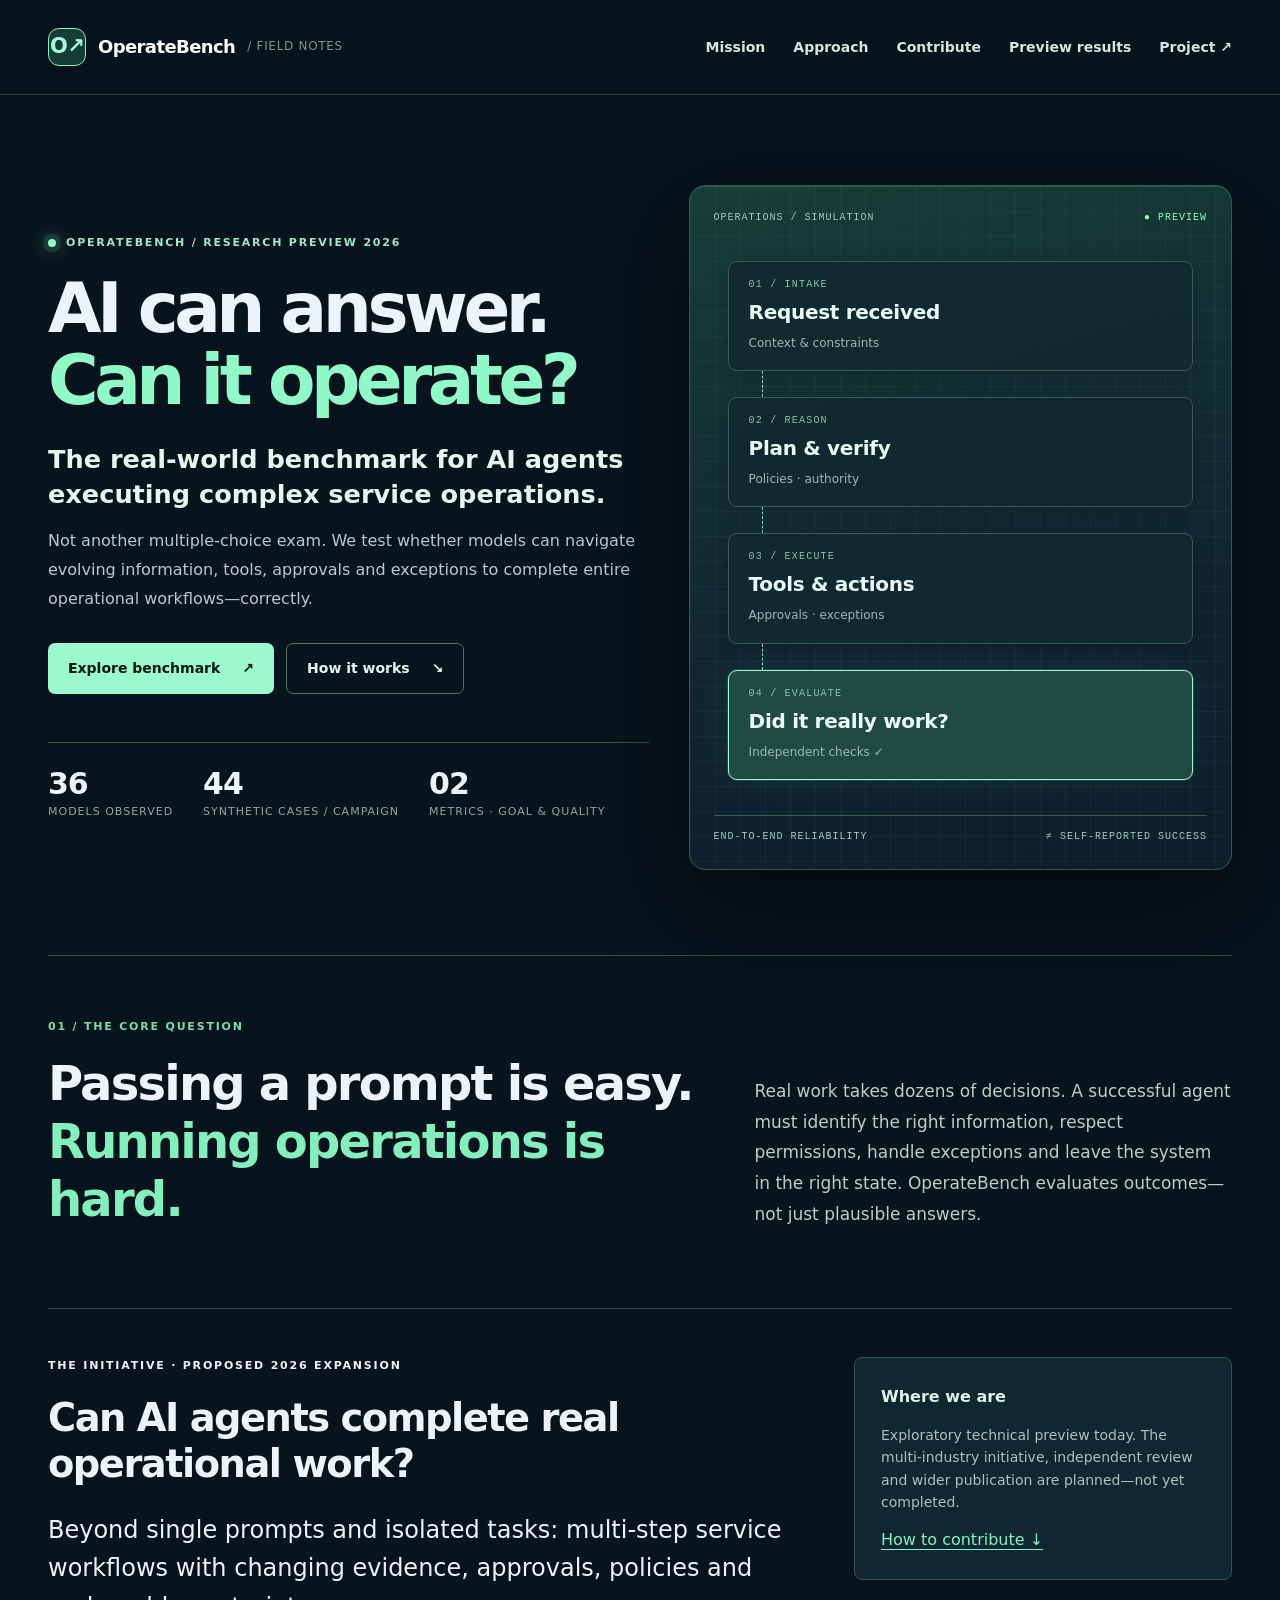
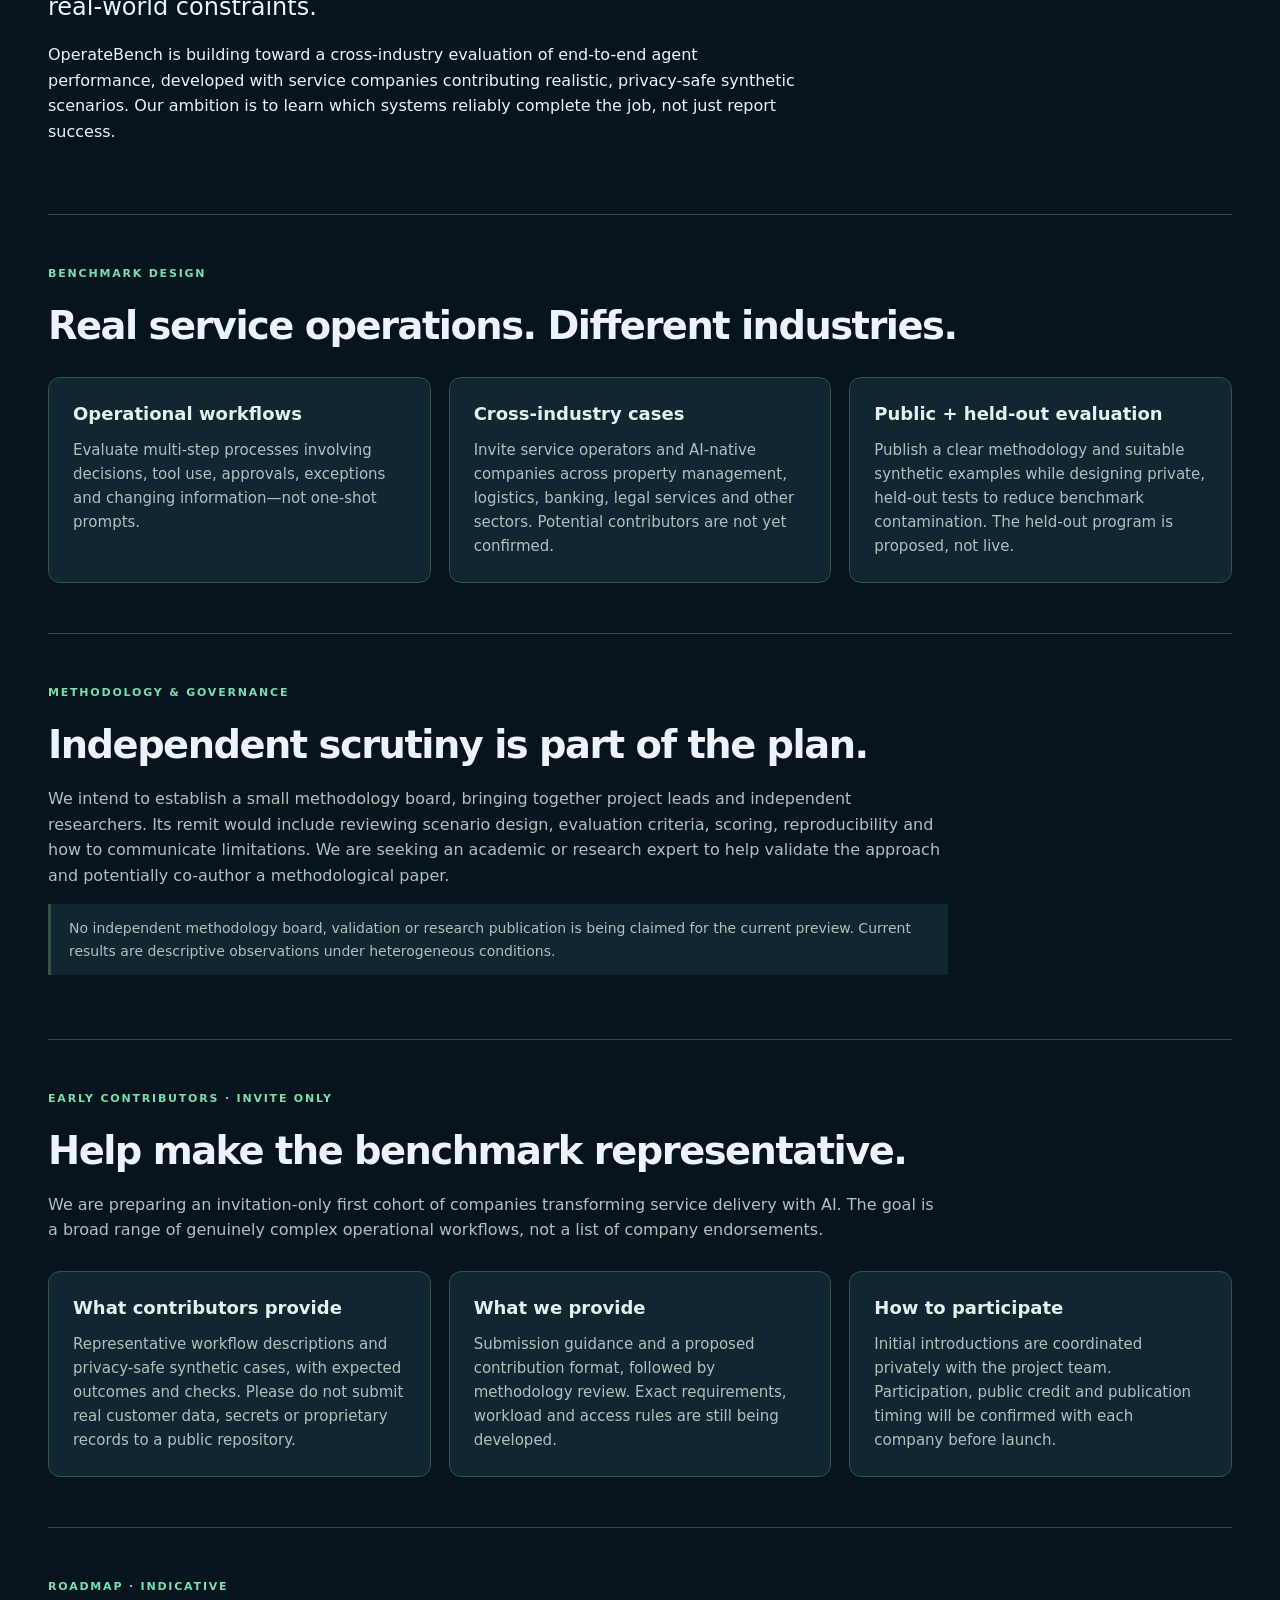
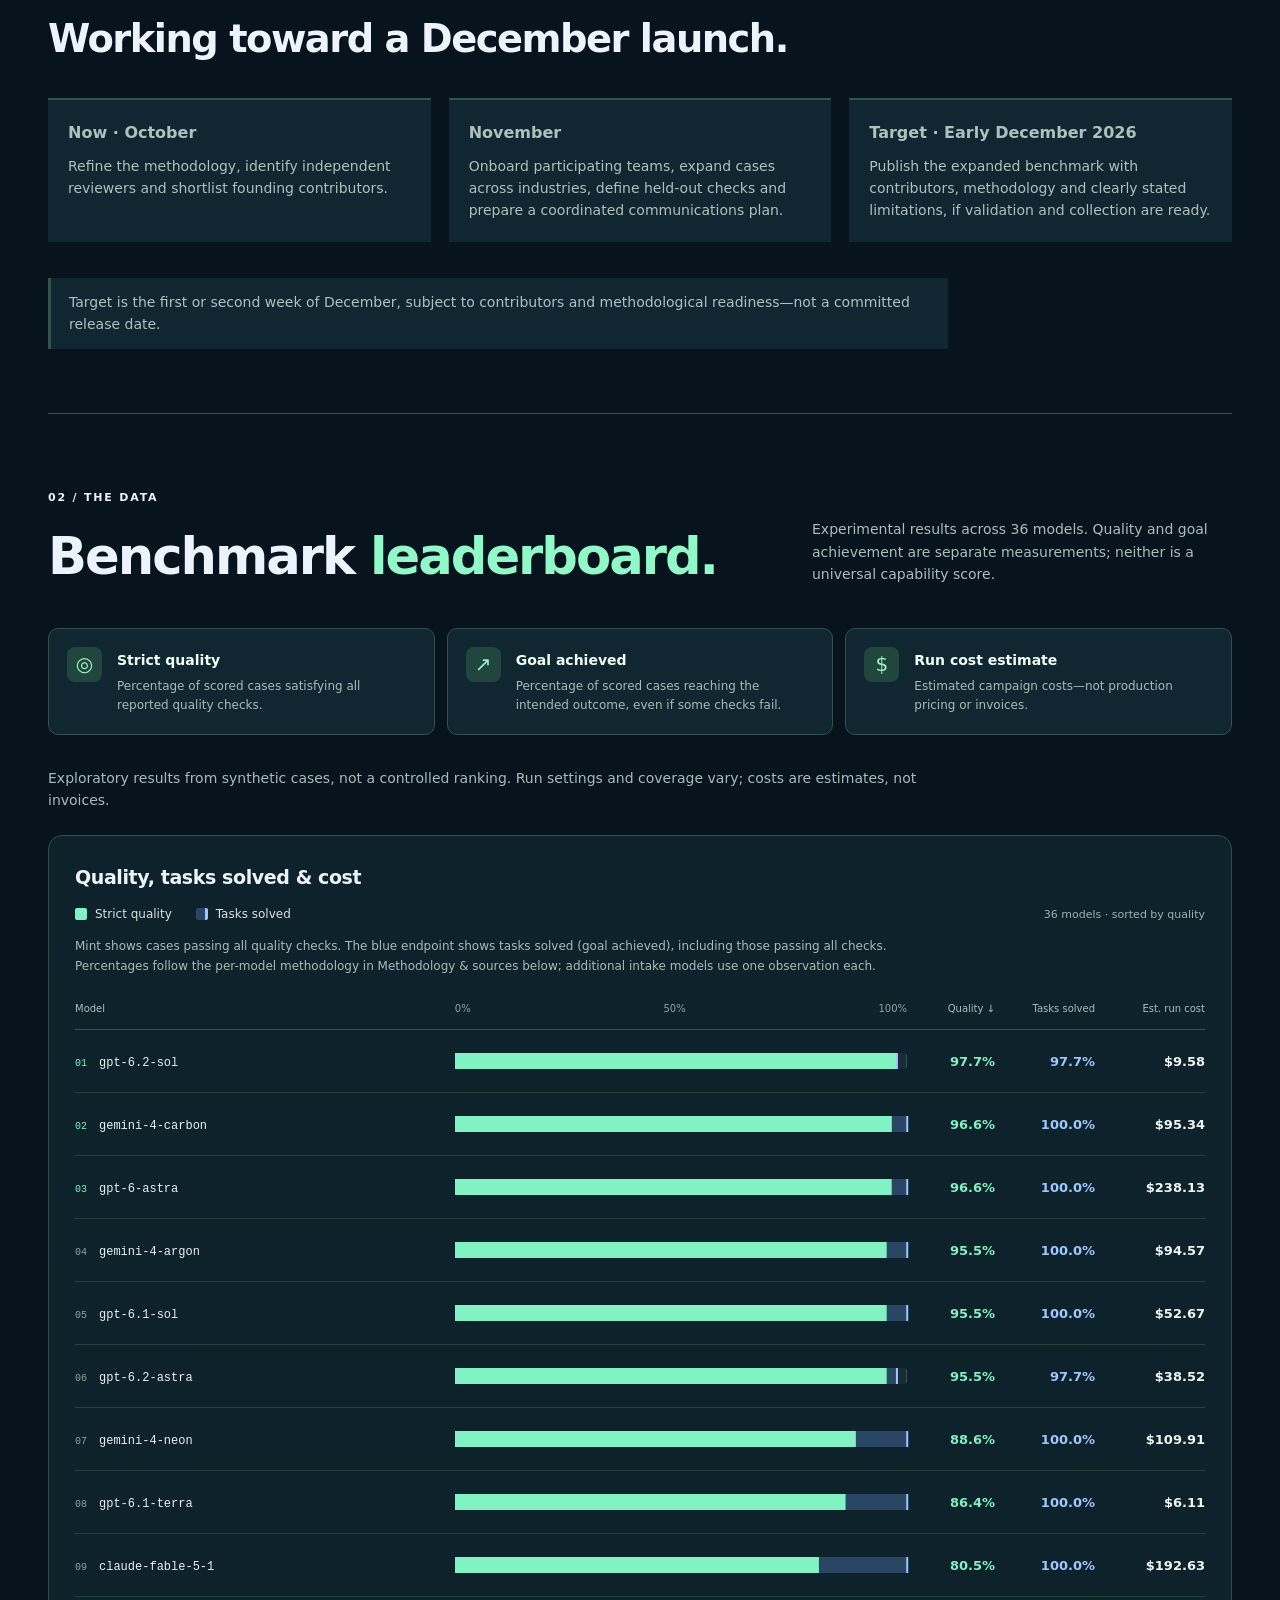
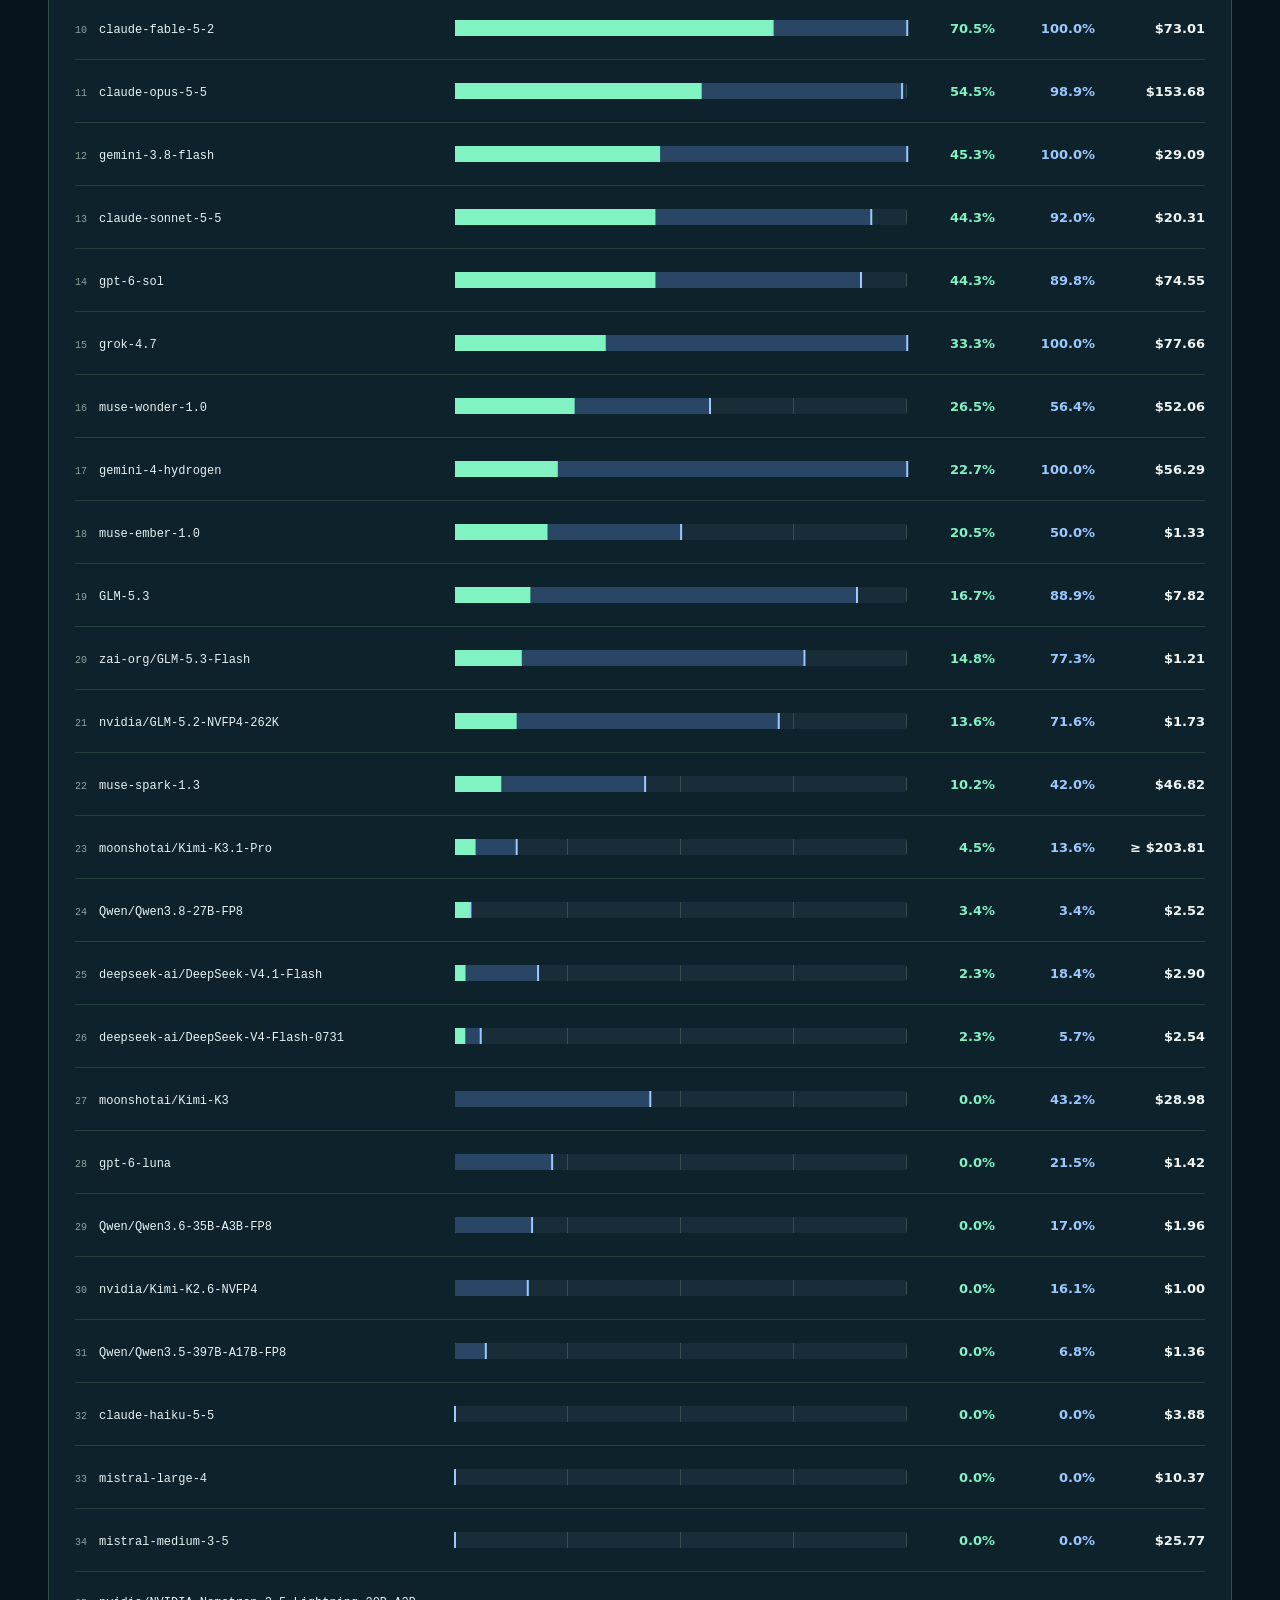
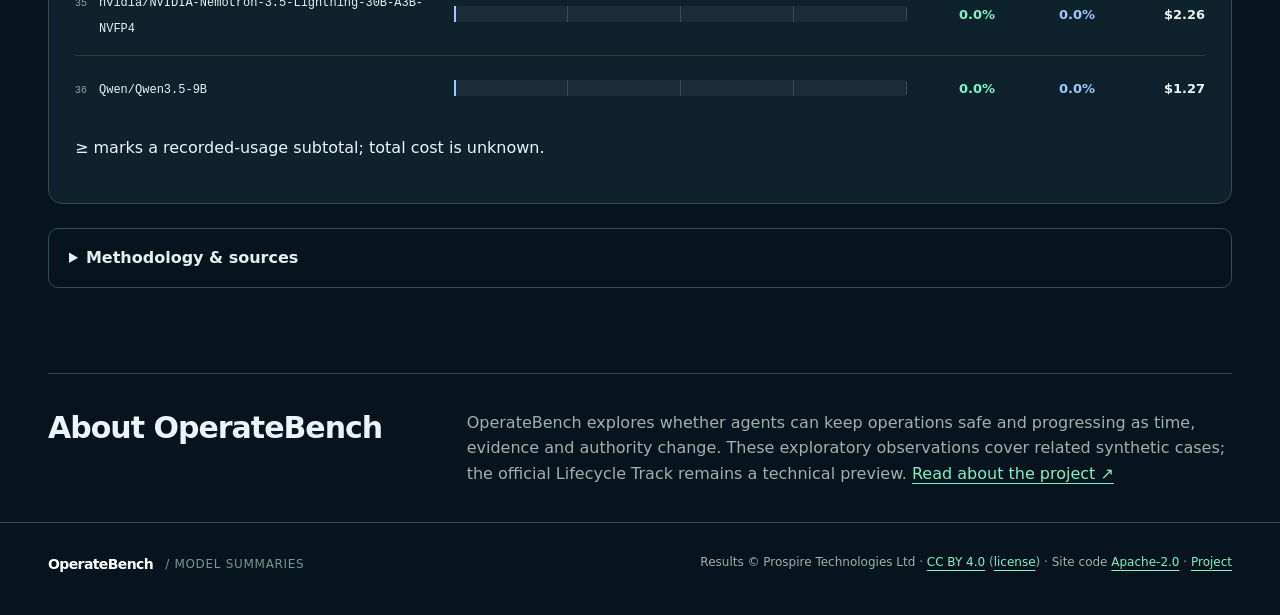
==== commit 40ae8e19: "Publish verified Kimi K3.1 Pro observation with incomplete cost label Signed-off-by: Dmitry Khanukov" ====
--- a/site/index.html
+++ b/site/index.html
@@ -4,7 +4,7 @@
 <meta charset="utf-8">
 <meta name="viewport" content="width=device-width, initial-scale=1">
 <title>OperateBench — Benchmarking AI in Real Operations</title>
-<meta name="description" content="Technical preview and proposed cross-industry evaluation of real-world agent workflows. Current descriptive results for 35 models.">
+<meta name="description" content="Technical preview and proposed cross-industry evaluation of real-world agent workflows. Current descriptive results for 36 models.">
 <meta name="color-scheme" content="light">
 <meta name="theme-color" content="#122c35">
 <meta http-equiv="Content-Security-Policy" content="default-src 'none'; style-src 'self'; base-uri 'none'; form-action 'none'; img-src 'self'">
@@ -15,15 +15,15 @@
 <a class="skip" href="#main">Skip to content</a>
 <header class="masthead"><a class="brand" href="./"><span class="mark" aria-hidden="true">O↗</span>OperateBench <span class="brand-sub">/ Field notes</span></a><nav aria-label="Main"><a href="#mission">Mission</a><a href="#approach">Approach</a><a href="#participate">Contribute</a><a href="#results">Preview results</a><a href="https://github.com/DwellyOrg/OperateBench/tree/963c6b265c71a632d9b333b01e0edcb21685d9e3">Project ↗</a></nav></header>
 <main id="main">
-<section class="hero"><div class="hero-content"><p class="eyebrow"><span class="pulse-dot"></span> OPERATEBENCH / RESEARCH PREVIEW 2026</p><h1>AI can answer.<br><em>Can it operate?</em></h1><p class="lede">The real-world benchmark for AI agents executing complex service operations.</p><p class="hero-body">Not another multiple-choice exam. We test whether models can navigate evolving information, tools, approvals and exceptions to complete entire operational workflows—correctly.</p><div class="hero-actions"><a class="primary-action" href="#results">Explore benchmark <span aria-hidden="true">↗</span></a><a class="secondary-action" href="#approach">How it works <span aria-hidden="true">↘</span></a></div><div class="hero-stats"><div><strong>35</strong><span>models observed</span></div><div><strong>44</strong><span>synthetic cases / campaign</span></div><div><strong>02</strong><span>metrics · goal &amp; quality</span></div></div></div><div class="hero-visual" aria-label="Conceptual agent operations workflow diagram"><div class="visual-top"><span>OPERATIONS / SIMULATION</span><span class="live-indicator">● PREVIEW</span></div><div class="workflow"><div class="workflow-step"><small>01 / INTAKE</small><strong>Request received</strong><span>Context &amp; constraints</span></div><div class="workflow-connector"></div><div class="workflow-step"><small>02 / REASON</small><strong>Plan &amp; verify</strong><span>Policies · authority</span></div><div class="workflow-connector"></div><div class="workflow-step"><small>03 / EXECUTE</small><strong>Tools &amp; actions</strong><span>Approvals · exceptions</span></div><div class="workflow-connector"></div><div class="workflow-step active"><small>04 / EVALUATE</small><strong>Did it really work?</strong><span>Independent checks <span aria-hidden="true">✓</span></span></div></div><div class="visual-bottom"><span>END-TO-END RELIABILITY</span><span>≠ SELF-REPORTED SUCCESS</span></div></div></section><section class="benchmark-intro"><div><p class="eyebrow">01 / THE CORE QUESTION</p><h2>Passing a prompt is easy.<br><span>Running operations is hard.</span></h2></div><p>Real work takes dozens of decisions. A successful agent must identify the right information, respect permissions, handle exceptions and leave the system in the right state. OperateBench evaluates outcomes—not just plausible answers.</p></section>
+<section class="hero"><div class="hero-content"><p class="eyebrow"><span class="pulse-dot"></span> OPERATEBENCH / RESEARCH PREVIEW 2026</p><h1>AI can answer.<br><em>Can it operate?</em></h1><p class="lede">The real-world benchmark for AI agents executing complex service operations.</p><p class="hero-body">Not another multiple-choice exam. We test whether models can navigate evolving information, tools, approvals and exceptions to complete entire operational workflows—correctly.</p><div class="hero-actions"><a class="primary-action" href="#results">Explore benchmark <span aria-hidden="true">↗</span></a><a class="secondary-action" href="#approach">How it works <span aria-hidden="true">↘</span></a></div><div class="hero-stats"><div><strong>36</strong><span>models observed</span></div><div><strong>44</strong><span>synthetic cases / campaign</span></div><div><strong>02</strong><span>metrics · goal &amp; quality</span></div></div></div><div class="hero-visual" aria-label="Conceptual agent operations workflow diagram"><div class="visual-top"><span>OPERATIONS / SIMULATION</span><span class="live-indicator">● PREVIEW</span></div><div class="workflow"><div class="workflow-step"><small>01 / INTAKE</small><strong>Request received</strong><span>Context &amp; constraints</span></div><div class="workflow-connector"></div><div class="workflow-step"><small>02 / REASON</small><strong>Plan &amp; verify</strong><span>Policies · authority</span></div><div class="workflow-connector"></div><div class="workflow-step"><small>03 / EXECUTE</small><strong>Tools &amp; actions</strong><span>Approvals · exceptions</span></div><div class="workflow-connector"></div><div class="workflow-step active"><small>04 / EVALUATE</small><strong>Did it really work?</strong><span>Independent checks <span aria-hidden="true">✓</span></span></div></div><div class="visual-bottom"><span>END-TO-END RELIABILITY</span><span>≠ SELF-REPORTED SUCCESS</span></div></div></section><section class="benchmark-intro"><div><p class="eyebrow">01 / THE CORE QUESTION</p><h2>Passing a prompt is easy.<br><span>Running operations is hard.</span></h2></div><p>Real work takes dozens of decisions. A successful agent must identify the right information, respect permissions, handle exceptions and leave the system in the right state. OperateBench evaluates outcomes—not just plausible answers.</p></section>
 <section class="mission" id="mission" aria-labelledby="mission-title"><div><p class="eyebrow">The initiative · Proposed 2026 expansion</p><h2 id="mission-title">Can AI agents complete real operational work?</h2><p class="lede">Beyond single prompts and isolated tasks: multi-step service workflows with changing evidence, approvals, policies and real-world constraints.</p><p>OperateBench is building toward a cross-industry evaluation of end-to-end agent performance, developed with service companies contributing realistic, privacy-safe synthetic scenarios. Our ambition is to learn which systems reliably complete the job, not just report success.</p></div><aside class="mission-aside"><strong>Where we are</strong><p>Exploratory technical preview today. The multi-industry initiative, independent review and wider publication are planned—not yet completed.</p><a href="#participate">How to contribute ↓</a></aside></section>
 <section class="info-section" id="approach"><p class="eyebrow">Benchmark design</p><h2>Real service operations. Different industries.</h2><div class="info-grid"><article><h3>Operational workflows</h3><p>Evaluate multi-step processes involving decisions, tool use, approvals, exceptions and changing information—not one-shot prompts.</p></article><article><h3>Cross-industry cases</h3><p>Invite service operators and AI-native companies across property management, logistics, banking, legal services and other sectors. Potential contributors are not yet confirmed.</p></article><article><h3>Public + held-out evaluation</h3><p>Publish a clear methodology and suitable synthetic examples while designing private, held-out tests to reduce benchmark contamination. The held-out program is proposed, not live.</p></article></div></section>
 <section class="info-section" id="governance"><p class="eyebrow">Methodology &amp; governance</p><h2>Independent scrutiny is part of the plan.</h2><p>We intend to establish a small methodology board, bringing together project leads and independent researchers. Its remit would include reviewing scenario design, evaluation criteria, scoring, reproducibility and how to communicate limitations. We are seeking an academic or research expert to help validate the approach and potentially co-author a methodological paper.</p><p class="notice">No independent methodology board, validation or research publication is being claimed for the current preview. Current results are descriptive observations under heterogeneous conditions.</p></section>
 <section class="info-section" id="participate"><p class="eyebrow">Early contributors · Invite only</p><h2>Help make the benchmark representative.</h2><p>We are preparing an invitation-only first cohort of companies transforming service delivery with AI. The goal is a broad range of genuinely complex operational workflows, not a list of company endorsements.</p><div class="info-grid"><article><h3>What contributors provide</h3><p>Representative workflow descriptions and privacy-safe synthetic cases, with expected outcomes and checks. Please do not submit real customer data, secrets or proprietary records to a public repository.</p></article><article><h3>What we provide</h3><p>Submission guidance and a proposed contribution format, followed by methodology review. Exact requirements, workload and access rules are still being developed.</p></article><article><h3>How to participate</h3><p>Initial introductions are coordinated privately with the project team. Participation, public credit and publication timing will be confirmed with each company before launch.</p></article></div></section>
 <section class="info-section roadmap" id="roadmap"><p class="eyebrow">Roadmap · Indicative</p><h2>Working toward a December launch.</h2><div class="milestones"><p><strong>Now · October</strong><span>Refine the methodology, identify independent reviewers and shortlist founding contributors.</span></p><p><strong>November</strong><span>Onboard participating teams, expand cases across industries, define held-out checks and prepare a coordinated communications plan.</span></p><p><strong>Target · Early December 2026</strong><span>Publish the expanded benchmark with contributors, methodology and clearly stated limitations, if validation and collection are ready.</span></p></div><p class="notice">Target is the first or second week of December, subject to contributors and methodological readiness—not a committed release date.</p></section>
-<section id="results" aria-labelledby="results-title"><div class="section-heading"><div><p class="eyebrow">02 / THE DATA</p><h2 id="results-title">Benchmark <em>leaderboard.</em></h2></div><p>Experimental results across 35 models. Quality and goal achievement are separate measurements; neither is a universal capability score.</p></div><div class="metric-explainer"><div><span class="metric-glyph">◎</span><div><strong>Strict quality</strong><p>Percentage of scored cases satisfying all reported quality checks.</p></div></div><div><span class="metric-glyph">↗</span><div><strong>Goal achieved</strong><p>Percentage of scored cases reaching the intended outcome, even if some checks fail.</p></div></div><div><span class="metric-glyph">$</span><div><strong>Run cost estimate</strong><p>Estimated campaign costs—not production pricing or invoices.</p></div></div></div><p id="method">Exploratory results from synthetic cases, not a controlled ranking. Run settings and coverage vary; costs are estimates, not invoices.</p>
-<figure class="leaderboard" aria-labelledby="chart-title" aria-describedby="chart-note method"><figcaption id="chart-title">Quality, tasks solved &amp; cost</figcaption><div class="chart-key"><span><i class="quality-key" aria-hidden="true"></i>Strict quality</span><span><i class="goal-key" aria-hidden="true"></i>Tasks solved</span><span class="chart-sort">35 models · sorted by quality</span></div><p id="chart-note">Mint shows cases passing all quality checks. The blue endpoint shows tasks solved (goal achieved), including those passing all checks. Percentages follow the per-model methodology in Methodology &amp; sources below; additional intake models use one observation each.</p><div class="chart-header" aria-hidden="true"><span>Model</span><span class="chart-axis"><span>0%</span><span>50%</span><span>100%</span></span><span>Quality ↓</span><span>Tasks solved</span><span>Est. run cost</span></div><ol class="chart"><li class="chart-row"><div class="chart-model"><span class="chart-rank" aria-hidden="true">01</span><span><code>gpt-6.2-sol</code></span></div><span class="bar" aria-hidden="true"><svg viewBox="0 0 100 16" preserveAspectRatio="none"><rect class="goal-fill" width="97.7272727273" height="16"/><rect class="quality-fill" width="97.7272727273" height="16"/><line class="goal-marker" x1="97.7272727273" x2="97.7272727273" y1="0" y2="16" vector-effect="non-scaling-stroke"/></svg></span><span class="chart-stat quality-stat"><span class="metric-label">Strict quality</span><strong>97.7%</strong></span><span class="chart-stat goal-stat"><span class="metric-label">Tasks solved</span><strong>97.7%</strong></span><span class="chart-stat chart-cost"><span class="metric-label">Est. run cost</span><strong>$9.58</strong></span></li><li class="chart-row"><div class="chart-model"><span class="chart-rank" aria-hidden="true">02</span><span><code>gemini-4-carbon</code></span></div><span class="bar" aria-hidden="true"><svg viewBox="0 0 100 16" preserveAspectRatio="none"><rect class="goal-fill" width="100.0000000000" height="16"/><rect class="quality-fill" width="96.5909090909" height="16"/><line class="goal-marker" x1="100.0000000000" x2="100.0000000000" y1="0" y2="16" vector-effect="non-scaling-stroke"/></svg></span><span class="chart-stat quality-stat"><span class="metric-label">Strict quality</span><strong>96.6%</strong></span><span class="chart-stat goal-stat"><span class="metric-label">Tasks solved</span><strong>100.0%</strong></span><span class="chart-stat chart-cost"><span class="metric-label">Est. run cost</span><strong>$95.34</strong></span></li><li class="chart-row"><div class="chart-model"><span class="chart-rank" aria-hidden="true">03</span><span><code>gpt-6-astra</code></span></div><span class="bar" aria-hidden="true"><svg viewBox="0 0 100 16" preserveAspectRatio="none"><rect class="goal-fill" width="100.0000000000" height="16"/><rect class="quality-fill" width="96.5644820296" height="16"/><line class="goal-marker" x1="100.0000000000" x2="100.0000000000" y1="0" y2="16" vector-effect="non-scaling-stroke"/></svg></span><span class="chart-stat quality-stat"><span class="metric-label">Strict quality</span><strong>96.6%</strong></span><span class="chart-stat goal-stat"><span class="metric-label">Tasks solved</span><strong>100.0%</strong></span><span class="chart-stat chart-cost"><span class="metric-label">Est. run cost</span><strong>$238.13</strong></span></li><li class="chart-row"><div class="chart-model"><span class="chart-rank" aria-hidden="true">04</span><span><code>gemini-4-argon</code></span></div><span class="bar" aria-hidden="true"><svg viewBox="0 0 100 16" preserveAspectRatio="none"><rect class="goal-fill" width="100.0000000000" height="16"/><rect class="quality-fill" width="95.4545454545" height="16"/><line class="goal-marker" x1="100.0000000000" x2="100.0000000000" y1="0" y2="16" vector-effect="non-scaling-stroke"/></svg></span><span class="chart-stat quality-stat"><span class="metric-label">Strict quality</span><strong>95.5%</strong></span><span class="chart-stat goal-stat"><span class="metric-label">Tasks solved</span><strong>100.0%</strong></span><span class="chart-stat chart-cost"><span class="metric-label">Est. run cost</span><strong>$94.57</strong></span></li><li class="chart-row"><div class="chart-model"><span class="chart-rank" aria-hidden="true">05</span><span><code>gpt-6.1-sol</code></span></div><span class="bar" aria-hidden="true"><svg viewBox="0 0 100 16" preserveAspectRatio="none"><rect class="goal-fill" width="100.0000000000" height="16"/><rect class="quality-fill" width="95.4545454545" height="16"/><line class="goal-marker" x1="100.0000000000" x2="100.0000000000" y1="0" y2="16" vector-effect="non-scaling-stroke"/></svg></span><span class="chart-stat quality-stat"><span class="metric-label">Strict quality</span><strong>95.5%</strong></span><span class="chart-stat goal-stat"><span class="metric-label">Tasks solved</span><strong>100.0%</strong></span><span class="chart-stat chart-cost"><span class="metric-label">Est. run cost</span><strong>$52.67</strong></span></li><li class="chart-row"><div class="chart-model"><span class="chart-rank" aria-hidden="true">06</span><span><code>gpt-6.2-astra</code></span></div><span class="bar" aria-hidden="true"><svg viewBox="0 0 100 16" preserveAspectRatio="none"><rect class="goal-fill" width="97.7272727273" height="16"/><rect class="quality-fill" width="95.4545454545" height="16"/><line class="goal-marker" x1="97.7272727273" x2="97.7272727273" y1="0" y2="16" vector-effect="non-scaling-stroke"/></svg></span><span class="chart-stat quality-stat"><span class="metric-label">Strict quality</span><strong>95.5%</strong></span><span class="chart-stat goal-stat"><span class="metric-label">Tasks solved</span><strong>97.7%</strong></span><span class="chart-stat chart-cost"><span class="metric-label">Est. run cost</span><strong>$38.52</strong></span></li><li class="chart-row"><div class="chart-model"><span class="chart-rank" aria-hidden="true">07</span><span><code>gemini-4-neon</code></span></div><span class="bar" aria-hidden="true"><svg viewBox="0 0 100 16" preserveAspectRatio="none"><rect class="goal-fill" width="100.0000000000" height="16"/><rect class="quality-fill" width="88.6363636364" height="16"/><line class="goal-marker" x1="100.0000000000" x2="100.0000000000" y1="0" y2="16" vector-effect="non-scaling-stroke"/></svg></span><span class="chart-stat quality-stat"><span class="metric-label">Strict quality</span><strong>88.6%</strong></span><span class="chart-stat goal-stat"><span class="metric-label">Tasks solved</span><strong>100.0%</strong></span><span class="chart-stat chart-cost"><span class="metric-label">Est. run cost</span><strong>$109.91</strong></span></li><li class="chart-row"><div class="chart-model"><span class="chart-rank" aria-hidden="true">08</span><span><code>gpt-6.1-terra</code></span></div><span class="bar" aria-hidden="true"><svg viewBox="0 0 100 16" preserveAspectRatio="none"><rect class="goal-fill" width="100.0000000000" height="16"/><rect class="quality-fill" width="86.3636363636" height="16"/><line class="goal-marker" x1="100.0000000000" x2="100.0000000000" y1="0" y2="16" vector-effect="non-scaling-stroke"/></svg></span><span class="chart-stat quality-stat"><span class="metric-label">Strict quality</span><strong>86.4%</strong></span><span class="chart-stat goal-stat"><span class="metric-label">Tasks solved</span><strong>100.0%</strong></span><span class="chart-stat chart-cost"><span class="metric-label">Est. run cost</span><strong>$6.11</strong></span></li><li class="chart-row"><div class="chart-model"><span class="chart-rank" aria-hidden="true">09</span><span><code>claude-fable-5-1</code></span></div><span class="bar" aria-hidden="true"><svg viewBox="0 0 100 16" preserveAspectRatio="none"><rect class="goal-fill" width="100.0000000000" height="16"/><rect class="quality-fill" width="80.4704016913" height="16"/><line class="goal-marker" x1="100.0000000000" x2="100.0000000000" y1="0" y2="16" vector-effect="non-scaling-stroke"/></svg></span><span class="chart-stat quality-stat"><span class="metric-label">Strict quality</span><strong>80.5%</strong></span><span class="chart-stat goal-stat"><span class="metric-label">Tasks solved</span><strong>100.0%</strong></span><span class="chart-stat chart-cost"><span class="metric-label">Est. run cost</span><strong>$192.63</strong></span></li><li class="chart-row"><div class="chart-model"><span class="chart-rank" aria-hidden="true">10</span><span><code>claude-fable-5-2</code></span></div><span class="bar" aria-hidden="true"><svg viewBox="0 0 100 16" preserveAspectRatio="none"><rect class="goal-fill" width="100.0000000000" height="16"/><rect class="quality-fill" width="70.4545454545" height="16"/><line class="goal-marker" x1="100.0000000000" x2="100.0000000000" y1="0" y2="16" vector-effect="non-scaling-stroke"/></svg></span><span class="chart-stat quality-stat"><span class="metric-label">Strict quality</span><strong>70.5%</strong></span><span class="chart-stat goal-stat"><span class="metric-label">Tasks solved</span><strong>100.0%</strong></span><span class="chart-stat chart-cost"><span class="metric-label">Est. run cost</span><strong>$73.01</strong></span></li><li class="chart-row"><div class="chart-model"><span class="chart-rank" aria-hidden="true">11</span><span><code>claude-opus-5-5</code></span></div><span class="bar" aria-hidden="true"><svg viewBox="0 0 100 16" preserveAspectRatio="none"><rect class="goal-fill" width="98.8636363636" height="16"/><rect class="quality-fill" width="54.5454545455" height="16"/><line class="goal-marker" x1="98.8636363636" x2="98.8636363636" y1="0" y2="16" vector-effect="non-scaling-stroke"/></svg></span><span class="chart-stat quality-stat"><span class="metric-label">Strict quality</span><strong>54.5%</strong></span><span class="chart-stat goal-stat"><span class="metric-label">Tasks solved</span><strong>98.9%</strong></span><span class="chart-stat chart-cost"><span class="metric-label">Est. run cost</span><strong>$153.68</strong></span></li><li class="chart-row"><div class="chart-model"><span class="chart-rank" aria-hidden="true">12</span><span><code>gemini-3.8-flash</code></span></div><span class="bar" aria-hidden="true"><svg viewBox="0 0 100 16" preserveAspectRatio="none"><rect class="goal-fill" width="100.0000000000" height="16"/><rect class="quality-fill" width="45.3488372093" height="16"/><line class="goal-marker" x1="100.0000000000" x2="100.0000000000" y1="0" y2="16" vector-effect="non-scaling-stroke"/></svg></span><span class="chart-stat quality-stat"><span class="metric-label">Strict quality</span><strong>45.3%</strong></span><span class="chart-stat goal-stat"><span class="metric-label">Tasks solved</span><strong>100.0%</strong></span><span class="chart-stat chart-cost"><span class="metric-label">Est. run cost</span><strong>$29.09</strong></span></li><li class="chart-row"><div class="chart-model"><span class="chart-rank" aria-hidden="true">13</span><span><code>claude-sonnet-5-5</code></span></div><span class="bar" aria-hidden="true"><svg viewBox="0 0 100 16" preserveAspectRatio="none"><rect class="goal-fill" width="92.0454545455" height="16"/><rect class="quality-fill" width="44.3181818182" height="16"/><line class="goal-marker" x1="92.0454545455" x2="92.0454545455" y1="0" y2="16" vector-effect="non-scaling-stroke"/></svg></span><span class="chart-stat quality-stat"><span class="metric-label">Strict quality</span><strong>44.3%</strong></span><span class="chart-stat goal-stat"><span class="metric-label">Tasks solved</span><strong>92.0%</strong></span><span class="chart-stat chart-cost"><span class="metric-label">Est. run cost</span><strong>$20.31</strong></span></li><li class="chart-row"><div class="chart-model"><span class="chart-rank" aria-hidden="true">14</span><span><code>gpt-6-sol</code></span></div><span class="bar" aria-hidden="true"><svg viewBox="0 0 100 16" preserveAspectRatio="none"><rect class="goal-fill" width="89.7727272727" height="16"/><rect class="quality-fill" width="44.3181818182" height="16"/><line class="goal-marker" x1="89.7727272727" x2="89.7727272727" y1="0" y2="16" vector-effect="non-scaling-stroke"/></svg></span><span class="chart-stat quality-stat"><span class="metric-label">Strict quality</span><strong>44.3%</strong></span><span class="chart-stat goal-stat"><span class="metric-label">Tasks solved</span><strong>89.8%</strong></span><span class="chart-stat chart-cost"><span class="metric-label">Est. run cost</span><strong>$74.55</strong></span></li><li class="chart-row"><div class="chart-model"><span class="chart-rank" aria-hidden="true">15</span><span><code>grok-4.7</code></span></div><span class="bar" aria-hidden="true"><svg viewBox="0 0 100 16" preserveAspectRatio="none"><rect class="goal-fill" width="100.0000000000" height="16"/><rect class="quality-fill" width="33.3333333333" height="16"/><line class="goal-marker" x1="100.0000000000" x2="100.0000000000" y1="0" y2="16" vector-effect="non-scaling-stroke"/></svg></span><span class="chart-stat quality-stat"><span class="metric-label">Strict quality</span><strong>33.3%</strong></span><span class="chart-stat goal-stat"><span class="metric-label">Tasks solved</span><strong>100.0%</strong></span><span class="chart-stat chart-cost"><span class="metric-label">Est. run cost</span><strong>$77.66</strong></span></li><li class="chart-row"><div class="chart-model"><span class="chart-rank" aria-hidden="true">16</span><span><code>muse-wonder-1.0</code></span></div><span class="bar" aria-hidden="true"><svg viewBox="0 0 100 16" preserveAspectRatio="none"><rect class="goal-fill" width="56.3953488372" height="16"/><rect class="quality-fill" width="26.4534883721" height="16"/><line class="goal-marker" x1="56.3953488372" x2="56.3953488372" y1="0" y2="16" vector-effect="non-scaling-stroke"/></svg></span><span class="chart-stat quality-stat"><span class="metric-label">Strict quality</span><strong>26.5%</strong></span><span class="chart-stat goal-stat"><span class="metric-label">Tasks solved</span><strong>56.4%</strong></span><span class="chart-stat chart-cost"><span class="metric-label">Est. run cost</span><strong>$52.06</strong></span></li><li class="chart-row"><div class="chart-model"><span class="chart-rank" aria-hidden="true">17</span><span><code>gemini-4-hydrogen</code></span></div><span class="bar" aria-hidden="true"><svg viewBox="0 0 100 16" preserveAspectRatio="none"><rect class="goal-fill" width="100.0000000000" height="16"/><rect class="quality-fill" width="22.7272727273" height="16"/><line class="goal-marker" x1="100.0000000000" x2="100.0000000000" y1="0" y2="16" vector-effect="non-scaling-stroke"/></svg></span><span class="chart-stat quality-stat"><span class="metric-label">Strict quality</span><strong>22.7%</strong></span><span class="chart-stat goal-stat"><span class="metric-label">Tasks solved</span><strong>100.0%</strong></span><span class="chart-stat chart-cost"><span class="metric-label">Est. run cost</span><strong>$56.29</strong></span></li><li class="chart-row"><div class="chart-model"><span class="chart-rank" aria-hidden="true">18</span><span><code>muse-ember-1.0</code></span></div><span class="bar" aria-hidden="true"><svg viewBox="0 0 100 16" preserveAspectRatio="none"><rect class="goal-fill" width="50.0000000000" height="16"/><rect class="quality-fill" width="20.4545454545" height="16"/><line class="goal-marker" x1="50.0000000000" x2="50.0000000000" y1="0" y2="16" vector-effect="non-scaling-stroke"/></svg></span><span class="chart-stat quality-stat"><span class="metric-label">Strict quality</span><strong>20.5%</strong></span><span class="chart-stat goal-stat"><span class="metric-label">Tasks solved</span><strong>50.0%</strong></span><span class="chart-stat chart-cost"><span class="metric-label">Est. run cost</span><strong>$1.33</strong></span></li><li class="chart-row"><div class="chart-model"><span class="chart-rank" aria-hidden="true">19</span><span><code>GLM-5.3</code></span></div><span class="bar" aria-hidden="true"><svg viewBox="0 0 100 16" preserveAspectRatio="none"><rect class="goal-fill" width="88.8888888889" height="16"/><rect class="quality-fill" width="16.6666666667" height="16"/><line class="goal-marker" x1="88.8888888889" x2="88.8888888889" y1="0" y2="16" vector-effect="non-scaling-stroke"/></svg></span><span class="chart-stat quality-stat"><span class="metric-label">Strict quality</span><strong>16.7%</strong></span><span class="chart-stat goal-stat"><span class="metric-label">Tasks solved</span><strong>88.9%</strong></span><span class="chart-stat chart-cost"><span class="metric-label">Est. run cost</span><strong>$7.82</strong></span></li><li class="chart-row"><div class="chart-model"><span class="chart-rank" aria-hidden="true">20</span><span><code>zai-org/GLM-5.3-Flash</code></span></div><span class="bar" aria-hidden="true"><svg viewBox="0 0 100 16" preserveAspectRatio="none"><rect class="goal-fill" width="77.2727272727" height="16"/><rect class="quality-fill" width="14.7727272727" height="16"/><line class="goal-marker" x1="77.2727272727" x2="77.2727272727" y1="0" y2="16" vector-effect="non-scaling-stroke"/></svg></span><span class="chart-stat quality-stat"><span class="metric-label">Strict quality</span><strong>14.8%</strong></span><span class="chart-stat goal-stat"><span class="metric-label">Tasks solved</span><strong>77.3%</strong></span><span class="chart-stat chart-cost"><span class="metric-label">Est. run cost</span><strong>$1.21</strong></span></li><li class="chart-row"><div class="chart-model"><span class="chart-rank" aria-hidden="true">21</span><span><code>nvidia/GLM-5.2-NVFP4-262K</code></span></div><span class="bar" aria-hidden="true"><svg viewBox="0 0 100 16" preserveAspectRatio="none"><rect class="goal-fill" width="71.5909090909" height="16"/><rect class="quality-fill" width="13.6363636364" height="16"/><line class="goal-marker" x1="71.5909090909" x2="71.5909090909" y1="0" y2="16" vector-effect="non-scaling-stroke"/></svg></span><span class="chart-stat quality-stat"><span class="metric-label">Strict quality</span><strong>13.6%</strong></span><span class="chart-stat goal-stat"><span class="metric-label">Tasks solved</span><strong>71.6%</strong></span><span class="chart-stat chart-cost"><span class="metric-label">Est. run cost</span><strong>$1.73</strong></span></li><li class="chart-row"><div class="chart-model"><span class="chart-rank" aria-hidden="true">22</span><span><code>muse-spark-1.3</code></span></div><span class="bar" aria-hidden="true"><svg viewBox="0 0 100 16" preserveAspectRatio="none"><rect class="goal-fill" width="42.0454545455" height="16"/><rect class="quality-fill" width="10.2272727273" height="16"/><line class="goal-marker" x1="42.0454545455" x2="42.0454545455" y1="0" y2="16" vector-effect="non-scaling-stroke"/></svg></span><span class="chart-stat quality-stat"><span class="metric-label">Strict quality</span><strong>10.2%</strong></span><span class="chart-stat goal-stat"><span class="metric-label">Tasks solved</span><strong>42.0%</strong></span><span class="chart-stat chart-cost"><span class="metric-label">Est. run cost</span><strong>$46.82</strong></span></li><li class="chart-row"><div class="chart-model"><span class="chart-rank" aria-hidden="true">23</span><span><code>Qwen/Qwen3.8-27B-FP8</code></span></div><span class="bar" aria-hidden="true"><svg viewBox="0 0 100 16" preserveAspectRatio="none"><rect class="goal-fill" width="3.4090909091" height="16"/><rect class="quality-fill" width="3.4090909091" height="16"/><line class="goal-marker" x1="3.4090909091" x2="3.4090909091" y1="0" y2="16" vector-effect="non-scaling-stroke"/></svg></span><span class="chart-stat quality-stat"><span class="metric-label">Strict quality</span><strong>3.4%</strong></span><span class="chart-stat goal-stat"><span class="metric-label">Tasks solved</span><strong>3.4%</strong></span><span class="chart-stat chart-cost"><span class="metric-label">Est. run cost</span><strong>$2.52</strong></span></li><li class="chart-row"><div class="chart-model"><span class="chart-rank" aria-hidden="true">24</span><span><code>deepseek-ai/DeepSeek-V4.1-Flash</code></span></div><span class="bar" aria-hidden="true"><svg viewBox="0 0 100 16" preserveAspectRatio="none"><rect class="goal-fill" width="18.3668076110" height="16"/><rect class="quality-fill" width="2.3255813953" height="16"/><line class="goal-marker" x1="18.3668076110" x2="18.3668076110" y1="0" y2="16" vector-effect="non-scaling-stroke"/></svg></span><span class="chart-stat quality-stat"><span class="metric-label">Strict quality</span><strong>2.3%</strong></span><span class="chart-stat goal-stat"><span class="metric-label">Tasks solved</span><strong>18.4%</strong></span><span class="chart-stat chart-cost"><span class="metric-label">Est. run cost</span><strong>$2.90</strong></span></li><li class="chart-row"><div class="chart-model"><span class="chart-rank" aria-hidden="true">25</span><span><code>deepseek-ai/DeepSeek-V4-Flash-0731</code></span></div><span class="bar" aria-hidden="true"><svg viewBox="0 0 100 16" preserveAspectRatio="none"><rect class="goal-fill" width="5.6818181818" height="16"/><rect class="quality-fill" width="2.2727272727" height="16"/><line class="goal-marker" x1="5.6818181818" x2="5.6818181818" y1="0" y2="16" vector-effect="non-scaling-stroke"/></svg></span><span class="chart-stat quality-stat"><span class="metric-label">Strict quality</span><strong>2.3%</strong></span><span class="chart-stat goal-stat"><span class="metric-label">Tasks solved</span><strong>5.7%</strong></span><span class="chart-stat chart-cost"><span class="metric-label">Est. run cost</span><strong>$2.54</strong></span></li><li class="chart-row"><div class="chart-model"><span class="chart-rank" aria-hidden="true">26</span><span><code>moonshotai/Kimi-K3</code></span></div><span class="bar" aria-hidden="true"><svg viewBox="0 0 100 16" preserveAspectRatio="none"><rect class="goal-fill" width="43.1818181818" height="16"/><rect class="quality-fill" width="0.0000000000" height="16"/><line class="goal-marker" x1="43.1818181818" x2="43.1818181818" y1="0" y2="16" vector-effect="non-scaling-stroke"/></svg></span><span class="chart-stat quality-stat"><span class="metric-label">Strict quality</span><strong>0.0%</strong></span><span class="chart-stat goal-stat"><span class="metric-label">Tasks solved</span><strong>43.2%</strong></span><span class="chart-stat chart-cost"><span class="metric-label">Est. run cost</span><strong>$28.98</strong></span></li><li class="chart-row"><div class="chart-model"><span class="chart-rank" aria-hidden="true">27</span><span><code>gpt-6-luna</code></span></div><span class="bar" aria-hidden="true"><svg viewBox="0 0 100 16" preserveAspectRatio="none"><rect class="goal-fill" width="21.4772727273" height="16"/><rect class="quality-fill" width="0.0000000000" height="16"/><line class="goal-marker" x1="21.4772727273" x2="21.4772727273" y1="0" y2="16" vector-effect="non-scaling-stroke"/></svg></span><span class="chart-stat quality-stat"><span class="metric-label">Strict quality</span><strong>0.0%</strong></span><span class="chart-stat goal-stat"><span class="metric-label">Tasks solved</span><strong>21.5%</strong></span><span class="chart-stat chart-cost"><span class="metric-label">Est. run cost</span><strong>$1.42</strong></span></li><li class="chart-row"><div class="chart-model"><span class="chart-rank" aria-hidden="true">28</span><span><code>Qwen/Qwen3.6-35B-A3B-FP8</code></span></div><span class="bar" aria-hidden="true"><svg viewBox="0 0 100 16" preserveAspectRatio="none"><rect class="goal-fill" width="17.0454545455" height="16"/><rect class="quality-fill" width="0.0000000000" height="16"/><line class="goal-marker" x1="17.0454545455" x2="17.0454545455" y1="0" y2="16" vector-effect="non-scaling-stroke"/></svg></span><span class="chart-stat quality-stat"><span class="metric-label">Strict quality</span><strong>0.0%</strong></span><span class="chart-stat goal-stat"><span class="metric-label">Tasks solved</span><strong>17.0%</strong></span><span class="chart-stat chart-cost"><span class="metric-label">Est. run cost</span><strong>$1.96</strong></span></li><li class="chart-row"><div class="chart-model"><span class="chart-rank" aria-hidden="true">29</span><span><code>nvidia/Kimi-K2.6-NVFP4</code></span></div><span class="bar" aria-hidden="true"><svg viewBox="0 0 100 16" preserveAspectRatio="none"><rect class="goal-fill" width="16.0940803383" height="16"/><rect class="quality-fill" width="0.0000000000" height="16"/><line class="goal-marker" x1="16.0940803383" x2="16.0940803383" y1="0" y2="16" vector-effect="non-scaling-stroke"/></svg></span><span class="chart-stat quality-stat"><span class="metric-label">Strict quality</span><strong>0.0%</strong></span><span class="chart-stat goal-stat"><span class="metric-label">Tasks solved</span><strong>16.1%</strong></span><span class="chart-stat chart-cost"><span class="metric-label">Est. run cost</span><strong>$1.00</strong></span></li><li class="chart-row"><div class="chart-model"><span class="chart-rank" aria-hidden="true">30</span><span><code>Qwen/Qwen3.5-397B-A17B-FP8</code></span></div><span class="bar" aria-hidden="true"><svg viewBox="0 0 100 16" preserveAspectRatio="none"><rect class="goal-fill" width="6.8181818182" height="16"/><rect class="quality-fill" width="0.0000000000" height="16"/><line class="goal-marker" x1="6.8181818182" x2="6.8181818182" y1="0" y2="16" vector-effect="non-scaling-stroke"/></svg></span><span class="chart-stat quality-stat"><span class="metric-label">Strict quality</span><strong>0.0%</strong></span><span class="chart-stat goal-stat"><span class="metric-label">Tasks solved</span><strong>6.8%</strong></span><span class="chart-stat chart-cost"><span class="metric-label">Est. run cost</span><strong>$1.36</strong></span></li><li class="chart-row"><div class="chart-model"><span class="chart-rank" aria-hidden="true">31</span><span><code>claude-haiku-5-5</code></span></div><span class="bar" aria-hidden="true"><svg viewBox="0 0 100 16" preserveAspectRatio="none"><rect class="goal-fill" width="0.0000000000" height="16"/><rect class="quality-fill" width="0.0000000000" height="16"/><line class="goal-marker" x1="0.0000000000" x2="0.0000000000" y1="0" y2="16" vector-effect="non-scaling-stroke"/></svg></span><span class="chart-stat quality-stat"><span class="metric-label">Strict quality</span><strong>0.0%</strong></span><span class="chart-stat goal-stat"><span class="metric-label">Tasks solved</span><strong>0.0%</strong></span><span class="chart-stat chart-cost"><span class="metric-label">Est. run cost</span><strong>$3.88</strong></span></li><li class="chart-row"><div class="chart-model"><span class="chart-rank" aria-hidden="true">32</span><span><code>mistral-large-4</code></span></div><span class="bar" aria-hidden="true"><svg viewBox="0 0 100 16" preserveAspectRatio="none"><rect class="goal-fill" width="0.0000000000" height="16"/><rect class="quality-fill" width="0.0000000000" height="16"/><line class="goal-marker" x1="0.0000000000" x2="0.0000000000" y1="0" y2="16" vector-effect="non-scaling-stroke"/></svg></span><span class="chart-stat quality-stat"><span class="metric-label">Strict quality</span><strong>0.0%</strong></span><span class="chart-stat goal-stat"><span class="metric-label">Tasks solved</span><strong>0.0%</strong></span><span class="chart-stat chart-cost"><span class="metric-label">Est. run cost</span><strong>$10.37</strong></span></li><li class="chart-row"><div class="chart-model"><span class="chart-rank" aria-hidden="true">33</span><span><code>mistral-medium-3-5</code></span></div><span class="bar" aria-hidden="true"><svg viewBox="0 0 100 16" preserveAspectRatio="none"><rect class="goal-fill" width="0.0000000000" height="16"/><rect class="quality-fill" width="0.0000000000" height="16"/><line class="goal-marker" x1="0.0000000000" x2="0.0000000000" y1="0" y2="16" vector-effect="non-scaling-stroke"/></svg></span><span class="chart-stat quality-stat"><span class="metric-label">Strict quality</span><strong>0.0%</strong></span><span class="chart-stat goal-stat"><span class="metric-label">Tasks solved</span><strong>0.0%</strong></span><span class="chart-stat chart-cost"><span class="metric-label">Est. run cost</span><strong>$25.77</strong></span></li><li class="chart-row"><div class="chart-model"><span class="chart-rank" aria-hidden="true">34</span><span><code>nvidia/NVIDIA-Nemotron-3.5-Lightning-30B-A3B-NVFP4</code></span></div><span class="bar" aria-hidden="true"><svg viewBox="0 0 100 16" preserveAspectRatio="none"><rect class="goal-fill" width="0.0000000000" height="16"/><rect class="quality-fill" width="0.0000000000" height="16"/><line class="goal-marker" x1="0.0000000000" x2="0.0000000000" y1="0" y2="16" vector-effect="non-scaling-stroke"/></svg></span><span class="chart-stat quality-stat"><span class="metric-label">Strict quality</span><strong>0.0%</strong></span><span class="chart-stat goal-stat"><span class="metric-label">Tasks solved</span><strong>0.0%</strong></span><span class="chart-stat chart-cost"><span class="metric-label">Est. run cost</span><strong>$2.26</strong></span></li><li class="chart-row"><div class="chart-model"><span class="chart-rank" aria-hidden="true">35</span><span><code>Qwen/Qwen3.5-9B</code></span></div><span class="bar" aria-hidden="true"><svg viewBox="0 0 100 16" preserveAspectRatio="none"><rect class="goal-fill" width="0.0000000000" height="16"/><rect class="quality-fill" width="0.0000000000" height="16"/><line class="goal-marker" x1="0.0000000000" x2="0.0000000000" y1="0" y2="16" vector-effect="non-scaling-stroke"/></svg></span><span class="chart-stat quality-stat"><span class="metric-label">Strict quality</span><strong>0.0%</strong></span><span class="chart-stat goal-stat"><span class="metric-label">Tasks solved</span><strong>0.0%</strong></span><span class="chart-stat chart-cost"><span class="metric-label">Est. run cost</span><strong>$1.27</strong></span></li></ol></figure>
-<details class="methodology"><summary>Methodology &amp; sources</summary><p>Fable 5.2 uses the best-quality of two runs (one whole observation); other models retain their existing aggregation, with heterogeneous runtime/evaluator versions and provider settings: descriptive, not a controlled ranking. Additional intake models use one observation each. For the original 21, two-rate means are retained; the six additional models and both OpenAI 6.2 models have one observation each. Rates are conditional on scored coverage; technical exclusions and interrupted aborts are not quality failures. Corrected technical attempts replace only excluded or aborted original cells within the same observation; source revisions and admission registry mappings differ across original and correction attempts. Compliance 0.3.0 applies to the additional observations; historical grades remain frozen. Original reported grades and the known correction are explained by the <a href="https://github.com/DwellyOrg/OperateBench/blob/3672fdeb6153e6677f5d36d6e6628f50f2efb1d5/docs/studies/2026-10-observations.md">pinned observation study</a>.</p><p id="cost-note">For gemini-4-hydrogen, gemini-4-neon, low thinking was requested; the served setting is not independently attested. gemini-4-hydrogen, gemini-4-neon: One observation on the same 44 cases. Low thinking requested on the native Google API. Estimated pre-tax USD from reported input, implicit cache and output tokens at published Standard rates; thinking is counted once within output. All attempts included. No paid grounding tools. Additional fees are unknown; this is not an invoice. muse-ember-1.0: One observation on the same 44 cases. Minimal reasoning requested on the native Meta Responses API. Conditional pre-tax estimate from reported input, cached input and output tokens at published Standard tariffs. The default service tier echo does not independently attest account billing mode. All 45 attempts included, including 52 responses from the retained unscored technical attempt. Reasoning is counted once within output. Additional fees and invoice totals are unknown. Technical correction used a linked later source revision with unchanged Core, instructions, evaluator and cases. OpenAI 6.2 costs estimate known recorded token usage at Standard and cache-TTL rates for one 44-case observation with declared technical-recovery inclusion. Missing usage remains unknown; no extrapolation is applied. These are estimates, not invoices. gpt-6.2-astra: estimate includes all recorded token usage in the scored observation and 44 retained technical first-response attempts. Their known overhead is 1.7911276 USD. Explicit cache TTL partitions are used; reasoning is already included in output. Additional fees unknown; not an invoice. gpt-6.2-sol: estimate includes all recorded token usage in the scored observation and 44 retained technical first-response attempts. Their known overhead is 0.4501136 USD. Explicit cache TTL partitions are used; reasoning is already included in output. Additional fees unknown; not an invoice. Carbon costs average reported-usage estimates for one 44-case observation at official current tariffs; stand-alone diagnostics are excluded from costs and quality; missing usage is excluded. These are estimates, not invoices. Fable costs use the selected best-quality observation’s reported-usage estimates for one 44-case observation at official current tariffs; stand-alone diagnostics are excluded from costs and quality; missing usage is excluded. These are estimates, not invoices. November costs average reported-usage estimates for one 44-case observation at official current tariffs; stand-alone diagnostics are excluded from costs and quality; missing usage is excluded. These are estimates, not invoices. The original 21 retain historical campaign tariffs and River owner scenarios, including known retries. Some estimates have incomplete recorded usage. The six additional estimates use official current API rates as of 2026-10-30; gpt-6.1-terra covers complete recorded usage. claude-haiku-5-5, mistral-large-4, grok-4.7, GLM-5.3, moonshotai/Kimi-K3 cover retained recorded usage only; missing usage is excluded. All costs are estimates, not invoices. For the original 21 only: River uses owner-selected $0.12/$0.01/$0.50 per million input/cached-input/output tokens; ranges compare hypothetical all-cached versus no-cache usage. Other estimates retain campaign tariffs.</p><p><a href="./MODEL_AVERAGES.json" download>Download model summaries (JSON) ↓</a></p><p><a href="./MUSE_EMBER_1_0.json">muse-ember-1.0 observation aggregates (JSON)</a> · <a href="https://github.com/DwellyOrg/OperateBench/tree/1fdb4a470231088cb05adf3daa4fb867e228d02a">primary actual source revision for muse-ember-1.0</a> · <a href="https://github.com/DwellyOrg/OperateBench/tree/9e7464c1924432787c8ba8582cde42aa5d058d20">additional technical source 9e7464c1924432787c8ba8582cde42aa5d058d20 for muse-ember-1.0</a></p><p><a href="./GEMINI_4_NEON.json">gemini-4-neon observation aggregates (JSON)</a> · <a href="https://github.com/DwellyOrg/OperateBench/tree/1fdb4a470231088cb05adf3daa4fb867e228d02a">primary actual source revision for gemini-4-neon</a></p><p><a href="./GEMINI_4_HYDROGEN.json">gemini-4-hydrogen observation aggregates (JSON)</a> · <a href="https://github.com/DwellyOrg/OperateBench/tree/1fdb4a470231088cb05adf3daa4fb867e228d02a">primary actual source revision for gemini-4-hydrogen</a></p><p><a href="./GPT_6_2_SOL.json">gpt-6.2-sol observation aggregates</a> · <a href="https://github.com/DwellyOrg/OperateBench/tree/89bb9f6342c5f23c1fd031b84f56d805195dbe28">actual source revision</a></p><p><a href="./GPT_6_2_ASTRA.json">gpt-6.2-astra observation aggregates</a> · <a href="https://github.com/DwellyOrg/OperateBench/tree/89bb9f6342c5f23c1fd031b84f56d805195dbe28">actual source revision</a></p><p><a href="./CARBON_20261111.json">Carbon observation aggregates</a></p><p><a href="./ANTHROPIC_52_20261110.json">Fable observation aggregates</a></p><p><a href="./NOVEMBER_20261105.json">November observation aggregates</a></p><p>Results adapted from the <a href="https://github.com/DwellyOrg/OperateBench/blob/963c6b265c71a632d9b333b01e0edcb21685d9e3/docs/MODEL_RESULTS.md">pinned public OperateBench table</a> and owner-authorized Gemini, repeat and <a href="./AVERAGE_COSTS.json">cost aggregates</a> and <a href="./SELECTED_SIX_20261029.json">additional model aggregates</a> and <a href="./SELECTED_SIX_COSTS_20261030.json">current cost aggregates and assumptions</a>, owned by Prospire Technologies Ltd, under <a href="https://creativecommons.org/licenses/by/4.0/">CC BY 4.0</a> (<a href="./LICENSE-DATA">license text</a>). Site code: Apache-2.0. No independent authorship of the source results is claimed.</p></details></section>
+<section id="results" aria-labelledby="results-title"><div class="section-heading"><div><p class="eyebrow">02 / THE DATA</p><h2 id="results-title">Benchmark <em>leaderboard.</em></h2></div><p>Experimental results across 36 models. Quality and goal achievement are separate measurements; neither is a universal capability score.</p></div><div class="metric-explainer"><div><span class="metric-glyph">◎</span><div><strong>Strict quality</strong><p>Percentage of scored cases satisfying all reported quality checks.</p></div></div><div><span class="metric-glyph">↗</span><div><strong>Goal achieved</strong><p>Percentage of scored cases reaching the intended outcome, even if some checks fail.</p></div></div><div><span class="metric-glyph">$</span><div><strong>Run cost estimate</strong><p>Estimated campaign costs—not production pricing or invoices.</p></div></div></div><p id="method">Exploratory results from synthetic cases, not a controlled ranking. Run settings and coverage vary; costs are estimates, not invoices.</p>
+<figure class="leaderboard" aria-labelledby="chart-title" aria-describedby="chart-note method"><figcaption id="chart-title">Quality, tasks solved &amp; cost</figcaption><div class="chart-key"><span><i class="quality-key" aria-hidden="true"></i>Strict quality</span><span><i class="goal-key" aria-hidden="true"></i>Tasks solved</span><span class="chart-sort">36 models · sorted by quality</span></div><p id="chart-note">Mint shows cases passing all quality checks. The blue endpoint shows tasks solved (goal achieved), including those passing all checks. Percentages follow the per-model methodology in Methodology &amp; sources below; additional intake models use one observation each.</p><div class="chart-header" aria-hidden="true"><span>Model</span><span class="chart-axis"><span>0%</span><span>50%</span><span>100%</span></span><span>Quality ↓</span><span>Tasks solved</span><span>Est. run cost</span></div><ol class="chart"><li class="chart-row"><div class="chart-model"><span class="chart-rank" aria-hidden="true">01</span><span><code>gpt-6.2-sol</code></span></div><span class="bar" aria-hidden="true"><svg viewBox="0 0 100 16" preserveAspectRatio="none"><rect class="goal-fill" width="97.7272727273" height="16"/><rect class="quality-fill" width="97.7272727273" height="16"/><line class="goal-marker" x1="97.7272727273" x2="97.7272727273" y1="0" y2="16" vector-effect="non-scaling-stroke"/></svg></span><span class="chart-stat quality-stat"><span class="metric-label">Strict quality</span><strong>97.7%</strong></span><span class="chart-stat goal-stat"><span class="metric-label">Tasks solved</span><strong>97.7%</strong></span><span class="chart-stat chart-cost"><span class="metric-label">Est. run cost</span><strong>$9.58</strong></span></li><li class="chart-row"><div class="chart-model"><span class="chart-rank" aria-hidden="true">02</span><span><code>gemini-4-carbon</code></span></div><span class="bar" aria-hidden="true"><svg viewBox="0 0 100 16" preserveAspectRatio="none"><rect class="goal-fill" width="100.0000000000" height="16"/><rect class="quality-fill" width="96.5909090909" height="16"/><line class="goal-marker" x1="100.0000000000" x2="100.0000000000" y1="0" y2="16" vector-effect="non-scaling-stroke"/></svg></span><span class="chart-stat quality-stat"><span class="metric-label">Strict quality</span><strong>96.6%</strong></span><span class="chart-stat goal-stat"><span class="metric-label">Tasks solved</span><strong>100.0%</strong></span><span class="chart-stat chart-cost"><span class="metric-label">Est. run cost</span><strong>$95.34</strong></span></li><li class="chart-row"><div class="chart-model"><span class="chart-rank" aria-hidden="true">03</span><span><code>gpt-6-astra</code></span></div><span class="bar" aria-hidden="true"><svg viewBox="0 0 100 16" preserveAspectRatio="none"><rect class="goal-fill" width="100.0000000000" height="16"/><rect class="quality-fill" width="96.5644820296" height="16"/><line class="goal-marker" x1="100.0000000000" x2="100.0000000000" y1="0" y2="16" vector-effect="non-scaling-stroke"/></svg></span><span class="chart-stat quality-stat"><span class="metric-label">Strict quality</span><strong>96.6%</strong></span><span class="chart-stat goal-stat"><span class="metric-label">Tasks solved</span><strong>100.0%</strong></span><span class="chart-stat chart-cost"><span class="metric-label">Est. run cost</span><strong>$238.13</strong></span></li><li class="chart-row"><div class="chart-model"><span class="chart-rank" aria-hidden="true">04</span><span><code>gemini-4-argon</code></span></div><span class="bar" aria-hidden="true"><svg viewBox="0 0 100 16" preserveAspectRatio="none"><rect class="goal-fill" width="100.0000000000" height="16"/><rect class="quality-fill" width="95.4545454545" height="16"/><line class="goal-marker" x1="100.0000000000" x2="100.0000000000" y1="0" y2="16" vector-effect="non-scaling-stroke"/></svg></span><span class="chart-stat quality-stat"><span class="metric-label">Strict quality</span><strong>95.5%</strong></span><span class="chart-stat goal-stat"><span class="metric-label">Tasks solved</span><strong>100.0%</strong></span><span class="chart-stat chart-cost"><span class="metric-label">Est. run cost</span><strong>$94.57</strong></span></li><li class="chart-row"><div class="chart-model"><span class="chart-rank" aria-hidden="true">05</span><span><code>gpt-6.1-sol</code></span></div><span class="bar" aria-hidden="true"><svg viewBox="0 0 100 16" preserveAspectRatio="none"><rect class="goal-fill" width="100.0000000000" height="16"/><rect class="quality-fill" width="95.4545454545" height="16"/><line class="goal-marker" x1="100.0000000000" x2="100.0000000000" y1="0" y2="16" vector-effect="non-scaling-stroke"/></svg></span><span class="chart-stat quality-stat"><span class="metric-label">Strict quality</span><strong>95.5%</strong></span><span class="chart-stat goal-stat"><span class="metric-label">Tasks solved</span><strong>100.0%</strong></span><span class="chart-stat chart-cost"><span class="metric-label">Est. run cost</span><strong>$52.67</strong></span></li><li class="chart-row"><div class="chart-model"><span class="chart-rank" aria-hidden="true">06</span><span><code>gpt-6.2-astra</code></span></div><span class="bar" aria-hidden="true"><svg viewBox="0 0 100 16" preserveAspectRatio="none"><rect class="goal-fill" width="97.7272727273" height="16"/><rect class="quality-fill" width="95.4545454545" height="16"/><line class="goal-marker" x1="97.7272727273" x2="97.7272727273" y1="0" y2="16" vector-effect="non-scaling-stroke"/></svg></span><span class="chart-stat quality-stat"><span class="metric-label">Strict quality</span><strong>95.5%</strong></span><span class="chart-stat goal-stat"><span class="metric-label">Tasks solved</span><strong>97.7%</strong></span><span class="chart-stat chart-cost"><span class="metric-label">Est. run cost</span><strong>$38.52</strong></span></li><li class="chart-row"><div class="chart-model"><span class="chart-rank" aria-hidden="true">07</span><span><code>gemini-4-neon</code></span></div><span class="bar" aria-hidden="true"><svg viewBox="0 0 100 16" preserveAspectRatio="none"><rect class="goal-fill" width="100.0000000000" height="16"/><rect class="quality-fill" width="88.6363636364" height="16"/><line class="goal-marker" x1="100.0000000000" x2="100.0000000000" y1="0" y2="16" vector-effect="non-scaling-stroke"/></svg></span><span class="chart-stat quality-stat"><span class="metric-label">Strict quality</span><strong>88.6%</strong></span><span class="chart-stat goal-stat"><span class="metric-label">Tasks solved</span><strong>100.0%</strong></span><span class="chart-stat chart-cost"><span class="metric-label">Est. run cost</span><strong>$109.91</strong></span></li><li class="chart-row"><div class="chart-model"><span class="chart-rank" aria-hidden="true">08</span><span><code>gpt-6.1-terra</code></span></div><span class="bar" aria-hidden="true"><svg viewBox="0 0 100 16" preserveAspectRatio="none"><rect class="goal-fill" width="100.0000000000" height="16"/><rect class="quality-fill" width="86.3636363636" height="16"/><line class="goal-marker" x1="100.0000000000" x2="100.0000000000" y1="0" y2="16" vector-effect="non-scaling-stroke"/></svg></span><span class="chart-stat quality-stat"><span class="metric-label">Strict quality</span><strong>86.4%</strong></span><span class="chart-stat goal-stat"><span class="metric-label">Tasks solved</span><strong>100.0%</strong></span><span class="chart-stat chart-cost"><span class="metric-label">Est. run cost</span><strong>$6.11</strong></span></li><li class="chart-row"><div class="chart-model"><span class="chart-rank" aria-hidden="true">09</span><span><code>claude-fable-5-1</code></span></div><span class="bar" aria-hidden="true"><svg viewBox="0 0 100 16" preserveAspectRatio="none"><rect class="goal-fill" width="100.0000000000" height="16"/><rect class="quality-fill" width="80.4704016913" height="16"/><line class="goal-marker" x1="100.0000000000" x2="100.0000000000" y1="0" y2="16" vector-effect="non-scaling-stroke"/></svg></span><span class="chart-stat quality-stat"><span class="metric-label">Strict quality</span><strong>80.5%</strong></span><span class="chart-stat goal-stat"><span class="metric-label">Tasks solved</span><strong>100.0%</strong></span><span class="chart-stat chart-cost"><span class="metric-label">Est. run cost</span><strong>$192.63</strong></span></li><li class="chart-row"><div class="chart-model"><span class="chart-rank" aria-hidden="true">10</span><span><code>claude-fable-5-2</code></span></div><span class="bar" aria-hidden="true"><svg viewBox="0 0 100 16" preserveAspectRatio="none"><rect class="goal-fill" width="100.0000000000" height="16"/><rect class="quality-fill" width="70.4545454545" height="16"/><line class="goal-marker" x1="100.0000000000" x2="100.0000000000" y1="0" y2="16" vector-effect="non-scaling-stroke"/></svg></span><span class="chart-stat quality-stat"><span class="metric-label">Strict quality</span><strong>70.5%</strong></span><span class="chart-stat goal-stat"><span class="metric-label">Tasks solved</span><strong>100.0%</strong></span><span class="chart-stat chart-cost"><span class="metric-label">Est. run cost</span><strong>$73.01</strong></span></li><li class="chart-row"><div class="chart-model"><span class="chart-rank" aria-hidden="true">11</span><span><code>claude-opus-5-5</code></span></div><span class="bar" aria-hidden="true"><svg viewBox="0 0 100 16" preserveAspectRatio="none"><rect class="goal-fill" width="98.8636363636" height="16"/><rect class="quality-fill" width="54.5454545455" height="16"/><line class="goal-marker" x1="98.8636363636" x2="98.8636363636" y1="0" y2="16" vector-effect="non-scaling-stroke"/></svg></span><span class="chart-stat quality-stat"><span class="metric-label">Strict quality</span><strong>54.5%</strong></span><span class="chart-stat goal-stat"><span class="metric-label">Tasks solved</span><strong>98.9%</strong></span><span class="chart-stat chart-cost"><span class="metric-label">Est. run cost</span><strong>$153.68</strong></span></li><li class="chart-row"><div class="chart-model"><span class="chart-rank" aria-hidden="true">12</span><span><code>gemini-3.8-flash</code></span></div><span class="bar" aria-hidden="true"><svg viewBox="0 0 100 16" preserveAspectRatio="none"><rect class="goal-fill" width="100.0000000000" height="16"/><rect class="quality-fill" width="45.3488372093" height="16"/><line class="goal-marker" x1="100.0000000000" x2="100.0000000000" y1="0" y2="16" vector-effect="non-scaling-stroke"/></svg></span><span class="chart-stat quality-stat"><span class="metric-label">Strict quality</span><strong>45.3%</strong></span><span class="chart-stat goal-stat"><span class="metric-label">Tasks solved</span><strong>100.0%</strong></span><span class="chart-stat chart-cost"><span class="metric-label">Est. run cost</span><strong>$29.09</strong></span></li><li class="chart-row"><div class="chart-model"><span class="chart-rank" aria-hidden="true">13</span><span><code>claude-sonnet-5-5</code></span></div><span class="bar" aria-hidden="true"><svg viewBox="0 0 100 16" preserveAspectRatio="none"><rect class="goal-fill" width="92.0454545455" height="16"/><rect class="quality-fill" width="44.3181818182" height="16"/><line class="goal-marker" x1="92.0454545455" x2="92.0454545455" y1="0" y2="16" vector-effect="non-scaling-stroke"/></svg></span><span class="chart-stat quality-stat"><span class="metric-label">Strict quality</span><strong>44.3%</strong></span><span class="chart-stat goal-stat"><span class="metric-label">Tasks solved</span><strong>92.0%</strong></span><span class="chart-stat chart-cost"><span class="metric-label">Est. run cost</span><strong>$20.31</strong></span></li><li class="chart-row"><div class="chart-model"><span class="chart-rank" aria-hidden="true">14</span><span><code>gpt-6-sol</code></span></div><span class="bar" aria-hidden="true"><svg viewBox="0 0 100 16" preserveAspectRatio="none"><rect class="goal-fill" width="89.7727272727" height="16"/><rect class="quality-fill" width="44.3181818182" height="16"/><line class="goal-marker" x1="89.7727272727" x2="89.7727272727" y1="0" y2="16" vector-effect="non-scaling-stroke"/></svg></span><span class="chart-stat quality-stat"><span class="metric-label">Strict quality</span><strong>44.3%</strong></span><span class="chart-stat goal-stat"><span class="metric-label">Tasks solved</span><strong>89.8%</strong></span><span class="chart-stat chart-cost"><span class="metric-label">Est. run cost</span><strong>$74.55</strong></span></li><li class="chart-row"><div class="chart-model"><span class="chart-rank" aria-hidden="true">15</span><span><code>grok-4.7</code></span></div><span class="bar" aria-hidden="true"><svg viewBox="0 0 100 16" preserveAspectRatio="none"><rect class="goal-fill" width="100.0000000000" height="16"/><rect class="quality-fill" width="33.3333333333" height="16"/><line class="goal-marker" x1="100.0000000000" x2="100.0000000000" y1="0" y2="16" vector-effect="non-scaling-stroke"/></svg></span><span class="chart-stat quality-stat"><span class="metric-label">Strict quality</span><strong>33.3%</strong></span><span class="chart-stat goal-stat"><span class="metric-label">Tasks solved</span><strong>100.0%</strong></span><span class="chart-stat chart-cost"><span class="metric-label">Est. run cost</span><strong>$77.66</strong></span></li><li class="chart-row"><div class="chart-model"><span class="chart-rank" aria-hidden="true">16</span><span><code>muse-wonder-1.0</code></span></div><span class="bar" aria-hidden="true"><svg viewBox="0 0 100 16" preserveAspectRatio="none"><rect class="goal-fill" width="56.3953488372" height="16"/><rect class="quality-fill" width="26.4534883721" height="16"/><line class="goal-marker" x1="56.3953488372" x2="56.3953488372" y1="0" y2="16" vector-effect="non-scaling-stroke"/></svg></span><span class="chart-stat quality-stat"><span class="metric-label">Strict quality</span><strong>26.5%</strong></span><span class="chart-stat goal-stat"><span class="metric-label">Tasks solved</span><strong>56.4%</strong></span><span class="chart-stat chart-cost"><span class="metric-label">Est. run cost</span><strong>$52.06</strong></span></li><li class="chart-row"><div class="chart-model"><span class="chart-rank" aria-hidden="true">17</span><span><code>gemini-4-hydrogen</code></span></div><span class="bar" aria-hidden="true"><svg viewBox="0 0 100 16" preserveAspectRatio="none"><rect class="goal-fill" width="100.0000000000" height="16"/><rect class="quality-fill" width="22.7272727273" height="16"/><line class="goal-marker" x1="100.0000000000" x2="100.0000000000" y1="0" y2="16" vector-effect="non-scaling-stroke"/></svg></span><span class="chart-stat quality-stat"><span class="metric-label">Strict quality</span><strong>22.7%</strong></span><span class="chart-stat goal-stat"><span class="metric-label">Tasks solved</span><strong>100.0%</strong></span><span class="chart-stat chart-cost"><span class="metric-label">Est. run cost</span><strong>$56.29</strong></span></li><li class="chart-row"><div class="chart-model"><span class="chart-rank" aria-hidden="true">18</span><span><code>muse-ember-1.0</code></span></div><span class="bar" aria-hidden="true"><svg viewBox="0 0 100 16" preserveAspectRatio="none"><rect class="goal-fill" width="50.0000000000" height="16"/><rect class="quality-fill" width="20.4545454545" height="16"/><line class="goal-marker" x1="50.0000000000" x2="50.0000000000" y1="0" y2="16" vector-effect="non-scaling-stroke"/></svg></span><span class="chart-stat quality-stat"><span class="metric-label">Strict quality</span><strong>20.5%</strong></span><span class="chart-stat goal-stat"><span class="metric-label">Tasks solved</span><strong>50.0%</strong></span><span class="chart-stat chart-cost"><span class="metric-label">Est. run cost</span><strong>$1.33</strong></span></li><li class="chart-row"><div class="chart-model"><span class="chart-rank" aria-hidden="true">19</span><span><code>GLM-5.3</code></span></div><span class="bar" aria-hidden="true"><svg viewBox="0 0 100 16" preserveAspectRatio="none"><rect class="goal-fill" width="88.8888888889" height="16"/><rect class="quality-fill" width="16.6666666667" height="16"/><line class="goal-marker" x1="88.8888888889" x2="88.8888888889" y1="0" y2="16" vector-effect="non-scaling-stroke"/></svg></span><span class="chart-stat quality-stat"><span class="metric-label">Strict quality</span><strong>16.7%</strong></span><span class="chart-stat goal-stat"><span class="metric-label">Tasks solved</span><strong>88.9%</strong></span><span class="chart-stat chart-cost"><span class="metric-label">Est. run cost</span><strong>$7.82</strong></span></li><li class="chart-row"><div class="chart-model"><span class="chart-rank" aria-hidden="true">20</span><span><code>zai-org/GLM-5.3-Flash</code></span></div><span class="bar" aria-hidden="true"><svg viewBox="0 0 100 16" preserveAspectRatio="none"><rect class="goal-fill" width="77.2727272727" height="16"/><rect class="quality-fill" width="14.7727272727" height="16"/><line class="goal-marker" x1="77.2727272727" x2="77.2727272727" y1="0" y2="16" vector-effect="non-scaling-stroke"/></svg></span><span class="chart-stat quality-stat"><span class="metric-label">Strict quality</span><strong>14.8%</strong></span><span class="chart-stat goal-stat"><span class="metric-label">Tasks solved</span><strong>77.3%</strong></span><span class="chart-stat chart-cost"><span class="metric-label">Est. run cost</span><strong>$1.21</strong></span></li><li class="chart-row"><div class="chart-model"><span class="chart-rank" aria-hidden="true">21</span><span><code>nvidia/GLM-5.2-NVFP4-262K</code></span></div><span class="bar" aria-hidden="true"><svg viewBox="0 0 100 16" preserveAspectRatio="none"><rect class="goal-fill" width="71.5909090909" height="16"/><rect class="quality-fill" width="13.6363636364" height="16"/><line class="goal-marker" x1="71.5909090909" x2="71.5909090909" y1="0" y2="16" vector-effect="non-scaling-stroke"/></svg></span><span class="chart-stat quality-stat"><span class="metric-label">Strict quality</span><strong>13.6%</strong></span><span class="chart-stat goal-stat"><span class="metric-label">Tasks solved</span><strong>71.6%</strong></span><span class="chart-stat chart-cost"><span class="metric-label">Est. run cost</span><strong>$1.73</strong></span></li><li class="chart-row"><div class="chart-model"><span class="chart-rank" aria-hidden="true">22</span><span><code>muse-spark-1.3</code></span></div><span class="bar" aria-hidden="true"><svg viewBox="0 0 100 16" preserveAspectRatio="none"><rect class="goal-fill" width="42.0454545455" height="16"/><rect class="quality-fill" width="10.2272727273" height="16"/><line class="goal-marker" x1="42.0454545455" x2="42.0454545455" y1="0" y2="16" vector-effect="non-scaling-stroke"/></svg></span><span class="chart-stat quality-stat"><span class="metric-label">Strict quality</span><strong>10.2%</strong></span><span class="chart-stat goal-stat"><span class="metric-label">Tasks solved</span><strong>42.0%</strong></span><span class="chart-stat chart-cost"><span class="metric-label">Est. run cost</span><strong>$46.82</strong></span></li><li class="chart-row"><div class="chart-model"><span class="chart-rank" aria-hidden="true">23</span><span><code>moonshotai/Kimi-K3.1-Pro</code></span></div><span class="bar" aria-hidden="true"><svg viewBox="0 0 100 16" preserveAspectRatio="none"><rect class="goal-fill" width="13.6363636364" height="16"/><rect class="quality-fill" width="4.5454545455" height="16"/><line class="goal-marker" x1="13.6363636364" x2="13.6363636364" y1="0" y2="16" vector-effect="non-scaling-stroke"/></svg></span><span class="chart-stat quality-stat"><span class="metric-label">Strict quality</span><strong>4.5%</strong></span><span class="chart-stat goal-stat"><span class="metric-label">Tasks solved</span><strong>13.6%</strong></span><span class="chart-stat chart-cost"><span class="metric-label">Est. run cost</span><strong><span aria-label="at least $203.81, recorded usage subtotal">≥ $203.81</span></strong></span></li><li class="chart-row"><div class="chart-model"><span class="chart-rank" aria-hidden="true">24</span><span><code>Qwen/Qwen3.8-27B-FP8</code></span></div><span class="bar" aria-hidden="true"><svg viewBox="0 0 100 16" preserveAspectRatio="none"><rect class="goal-fill" width="3.4090909091" height="16"/><rect class="quality-fill" width="3.4090909091" height="16"/><line class="goal-marker" x1="3.4090909091" x2="3.4090909091" y1="0" y2="16" vector-effect="non-scaling-stroke"/></svg></span><span class="chart-stat quality-stat"><span class="metric-label">Strict quality</span><strong>3.4%</strong></span><span class="chart-stat goal-stat"><span class="metric-label">Tasks solved</span><strong>3.4%</strong></span><span class="chart-stat chart-cost"><span class="metric-label">Est. run cost</span><strong>$2.52</strong></span></li><li class="chart-row"><div class="chart-model"><span class="chart-rank" aria-hidden="true">25</span><span><code>deepseek-ai/DeepSeek-V4.1-Flash</code></span></div><span class="bar" aria-hidden="true"><svg viewBox="0 0 100 16" preserveAspectRatio="none"><rect class="goal-fill" width="18.3668076110" height="16"/><rect class="quality-fill" width="2.3255813953" height="16"/><line class="goal-marker" x1="18.3668076110" x2="18.3668076110" y1="0" y2="16" vector-effect="non-scaling-stroke"/></svg></span><span class="chart-stat quality-stat"><span class="metric-label">Strict quality</span><strong>2.3%</strong></span><span class="chart-stat goal-stat"><span class="metric-label">Tasks solved</span><strong>18.4%</strong></span><span class="chart-stat chart-cost"><span class="metric-label">Est. run cost</span><strong>$2.90</strong></span></li><li class="chart-row"><div class="chart-model"><span class="chart-rank" aria-hidden="true">26</span><span><code>deepseek-ai/DeepSeek-V4-Flash-0731</code></span></div><span class="bar" aria-hidden="true"><svg viewBox="0 0 100 16" preserveAspectRatio="none"><rect class="goal-fill" width="5.6818181818" height="16"/><rect class="quality-fill" width="2.2727272727" height="16"/><line class="goal-marker" x1="5.6818181818" x2="5.6818181818" y1="0" y2="16" vector-effect="non-scaling-stroke"/></svg></span><span class="chart-stat quality-stat"><span class="metric-label">Strict quality</span><strong>2.3%</strong></span><span class="chart-stat goal-stat"><span class="metric-label">Tasks solved</span><strong>5.7%</strong></span><span class="chart-stat chart-cost"><span class="metric-label">Est. run cost</span><strong>$2.54</strong></span></li><li class="chart-row"><div class="chart-model"><span class="chart-rank" aria-hidden="true">27</span><span><code>moonshotai/Kimi-K3</code></span></div><span class="bar" aria-hidden="true"><svg viewBox="0 0 100 16" preserveAspectRatio="none"><rect class="goal-fill" width="43.1818181818" height="16"/><rect class="quality-fill" width="0.0000000000" height="16"/><line class="goal-marker" x1="43.1818181818" x2="43.1818181818" y1="0" y2="16" vector-effect="non-scaling-stroke"/></svg></span><span class="chart-stat quality-stat"><span class="metric-label">Strict quality</span><strong>0.0%</strong></span><span class="chart-stat goal-stat"><span class="metric-label">Tasks solved</span><strong>43.2%</strong></span><span class="chart-stat chart-cost"><span class="metric-label">Est. run cost</span><strong>$28.98</strong></span></li><li class="chart-row"><div class="chart-model"><span class="chart-rank" aria-hidden="true">28</span><span><code>gpt-6-luna</code></span></div><span class="bar" aria-hidden="true"><svg viewBox="0 0 100 16" preserveAspectRatio="none"><rect class="goal-fill" width="21.4772727273" height="16"/><rect class="quality-fill" width="0.0000000000" height="16"/><line class="goal-marker" x1="21.4772727273" x2="21.4772727273" y1="0" y2="16" vector-effect="non-scaling-stroke"/></svg></span><span class="chart-stat quality-stat"><span class="metric-label">Strict quality</span><strong>0.0%</strong></span><span class="chart-stat goal-stat"><span class="metric-label">Tasks solved</span><strong>21.5%</strong></span><span class="chart-stat chart-cost"><span class="metric-label">Est. run cost</span><strong>$1.42</strong></span></li><li class="chart-row"><div class="chart-model"><span class="chart-rank" aria-hidden="true">29</span><span><code>Qwen/Qwen3.6-35B-A3B-FP8</code></span></div><span class="bar" aria-hidden="true"><svg viewBox="0 0 100 16" preserveAspectRatio="none"><rect class="goal-fill" width="17.0454545455" height="16"/><rect class="quality-fill" width="0.0000000000" height="16"/><line class="goal-marker" x1="17.0454545455" x2="17.0454545455" y1="0" y2="16" vector-effect="non-scaling-stroke"/></svg></span><span class="chart-stat quality-stat"><span class="metric-label">Strict quality</span><strong>0.0%</strong></span><span class="chart-stat goal-stat"><span class="metric-label">Tasks solved</span><strong>17.0%</strong></span><span class="chart-stat chart-cost"><span class="metric-label">Est. run cost</span><strong>$1.96</strong></span></li><li class="chart-row"><div class="chart-model"><span class="chart-rank" aria-hidden="true">30</span><span><code>nvidia/Kimi-K2.6-NVFP4</code></span></div><span class="bar" aria-hidden="true"><svg viewBox="0 0 100 16" preserveAspectRatio="none"><rect class="goal-fill" width="16.0940803383" height="16"/><rect class="quality-fill" width="0.0000000000" height="16"/><line class="goal-marker" x1="16.0940803383" x2="16.0940803383" y1="0" y2="16" vector-effect="non-scaling-stroke"/></svg></span><span class="chart-stat quality-stat"><span class="metric-label">Strict quality</span><strong>0.0%</strong></span><span class="chart-stat goal-stat"><span class="metric-label">Tasks solved</span><strong>16.1%</strong></span><span class="chart-stat chart-cost"><span class="metric-label">Est. run cost</span><strong>$1.00</strong></span></li><li class="chart-row"><div class="chart-model"><span class="chart-rank" aria-hidden="true">31</span><span><code>Qwen/Qwen3.5-397B-A17B-FP8</code></span></div><span class="bar" aria-hidden="true"><svg viewBox="0 0 100 16" preserveAspectRatio="none"><rect class="goal-fill" width="6.8181818182" height="16"/><rect class="quality-fill" width="0.0000000000" height="16"/><line class="goal-marker" x1="6.8181818182" x2="6.8181818182" y1="0" y2="16" vector-effect="non-scaling-stroke"/></svg></span><span class="chart-stat quality-stat"><span class="metric-label">Strict quality</span><strong>0.0%</strong></span><span class="chart-stat goal-stat"><span class="metric-label">Tasks solved</span><strong>6.8%</strong></span><span class="chart-stat chart-cost"><span class="metric-label">Est. run cost</span><strong>$1.36</strong></span></li><li class="chart-row"><div class="chart-model"><span class="chart-rank" aria-hidden="true">32</span><span><code>claude-haiku-5-5</code></span></div><span class="bar" aria-hidden="true"><svg viewBox="0 0 100 16" preserveAspectRatio="none"><rect class="goal-fill" width="0.0000000000" height="16"/><rect class="quality-fill" width="0.0000000000" height="16"/><line class="goal-marker" x1="0.0000000000" x2="0.0000000000" y1="0" y2="16" vector-effect="non-scaling-stroke"/></svg></span><span class="chart-stat quality-stat"><span class="metric-label">Strict quality</span><strong>0.0%</strong></span><span class="chart-stat goal-stat"><span class="metric-label">Tasks solved</span><strong>0.0%</strong></span><span class="chart-stat chart-cost"><span class="metric-label">Est. run cost</span><strong>$3.88</strong></span></li><li class="chart-row"><div class="chart-model"><span class="chart-rank" aria-hidden="true">33</span><span><code>mistral-large-4</code></span></div><span class="bar" aria-hidden="true"><svg viewBox="0 0 100 16" preserveAspectRatio="none"><rect class="goal-fill" width="0.0000000000" height="16"/><rect class="quality-fill" width="0.0000000000" height="16"/><line class="goal-marker" x1="0.0000000000" x2="0.0000000000" y1="0" y2="16" vector-effect="non-scaling-stroke"/></svg></span><span class="chart-stat quality-stat"><span class="metric-label">Strict quality</span><strong>0.0%</strong></span><span class="chart-stat goal-stat"><span class="metric-label">Tasks solved</span><strong>0.0%</strong></span><span class="chart-stat chart-cost"><span class="metric-label">Est. run cost</span><strong>$10.37</strong></span></li><li class="chart-row"><div class="chart-model"><span class="chart-rank" aria-hidden="true">34</span><span><code>mistral-medium-3-5</code></span></div><span class="bar" aria-hidden="true"><svg viewBox="0 0 100 16" preserveAspectRatio="none"><rect class="goal-fill" width="0.0000000000" height="16"/><rect class="quality-fill" width="0.0000000000" height="16"/><line class="goal-marker" x1="0.0000000000" x2="0.0000000000" y1="0" y2="16" vector-effect="non-scaling-stroke"/></svg></span><span class="chart-stat quality-stat"><span class="metric-label">Strict quality</span><strong>0.0%</strong></span><span class="chart-stat goal-stat"><span class="metric-label">Tasks solved</span><strong>0.0%</strong></span><span class="chart-stat chart-cost"><span class="metric-label">Est. run cost</span><strong>$25.77</strong></span></li><li class="chart-row"><div class="chart-model"><span class="chart-rank" aria-hidden="true">35</span><span><code>nvidia/NVIDIA-Nemotron-3.5-Lightning-30B-A3B-NVFP4</code></span></div><span class="bar" aria-hidden="true"><svg viewBox="0 0 100 16" preserveAspectRatio="none"><rect class="goal-fill" width="0.0000000000" height="16"/><rect class="quality-fill" width="0.0000000000" height="16"/><line class="goal-marker" x1="0.0000000000" x2="0.0000000000" y1="0" y2="16" vector-effect="non-scaling-stroke"/></svg></span><span class="chart-stat quality-stat"><span class="metric-label">Strict quality</span><strong>0.0%</strong></span><span class="chart-stat goal-stat"><span class="metric-label">Tasks solved</span><strong>0.0%</strong></span><span class="chart-stat chart-cost"><span class="metric-label">Est. run cost</span><strong>$2.26</strong></span></li><li class="chart-row"><div class="chart-model"><span class="chart-rank" aria-hidden="true">36</span><span><code>Qwen/Qwen3.5-9B</code></span></div><span class="bar" aria-hidden="true"><svg viewBox="0 0 100 16" preserveAspectRatio="none"><rect class="goal-fill" width="0.0000000000" height="16"/><rect class="quality-fill" width="0.0000000000" height="16"/><line class="goal-marker" x1="0.0000000000" x2="0.0000000000" y1="0" y2="16" vector-effect="non-scaling-stroke"/></svg></span><span class="chart-stat quality-stat"><span class="metric-label">Strict quality</span><strong>0.0%</strong></span><span class="chart-stat goal-stat"><span class="metric-label">Tasks solved</span><strong>0.0%</strong></span><span class="chart-stat chart-cost"><span class="metric-label">Est. run cost</span><strong>$1.27</strong></span></li></ol><p>≥ marks a recorded-usage subtotal; total cost is unknown.</p></figure>
+<details class="methodology"><summary>Methodology &amp; sources</summary><p>Fable 5.2 uses the best-quality of two runs (one whole observation); other models retain their existing aggregation, with heterogeneous runtime/evaluator versions and provider settings: descriptive, not a controlled ranking. Additional intake models use one observation each. For the original 21, two-rate means are retained; the six additional models and both OpenAI 6.2 models have one observation each. Rates are conditional on scored coverage; technical exclusions and interrupted aborts are not quality failures. Corrected technical attempts replace only excluded or aborted original cells within the same observation; source revisions and admission registry mappings differ across original and correction attempts. Compliance 0.3.0 applies to the additional observations; historical grades remain frozen. Original reported grades and the known correction are explained by the <a href="https://github.com/DwellyOrg/OperateBench/blob/3672fdeb6153e6677f5d36d6e6628f50f2efb1d5/docs/studies/2026-10-observations.md">pinned observation study</a>.</p><p id="cost-note">For gemini-4-hydrogen, gemini-4-neon, low thinking was requested; the served setting is not independently attested. gemini-4-hydrogen, gemini-4-neon: One observation on the same 44 cases. Low thinking requested on the native Google API. Estimated pre-tax USD from reported input, implicit cache and output tokens at published Standard rates; thinking is counted once within output. All attempts included. No paid grounding tools. Additional fees are unknown; this is not an invoice. muse-ember-1.0: One observation on the same 44 cases. Minimal reasoning requested on the native Meta Responses API. Conditional pre-tax estimate from reported input, cached input and output tokens at published Standard tariffs. The default service tier echo does not independently attest account billing mode. All 45 attempts included, including 52 responses from the retained unscored technical attempt. Reasoning is counted once within output. Additional fees and invoice totals are unknown. Technical correction used a linked later source revision with unchanged Core, instructions, evaluator and cases. moonshotai/Kimi-K3.1-Pro: One observation on the same 44 cases with reasoning off. Reported token estimate uses River published input and output prices captured on 19 November 2026. All reported cached input and reasoning output counters were zero. The observed amount includes retained usage from all 89 attempts and is a lower bound on the reported usage estimate, not an upper bound on total cost. The 41 unpriced rate limit responses and four interrupted attempts retain unknown usage and liability; one interrupted request has no journal reservation. Unknown reservation exposure is not added to observed cost. Additional fees and invoice are unknown. Results from one observation are not a statistical performance estimate. Later corrections used their original frozen source and evaluator. OpenAI 6.2 costs estimate known recorded token usage at Standard and cache-TTL rates for one 44-case observation with declared technical-recovery inclusion. Missing usage remains unknown; no extrapolation is applied. These are estimates, not invoices. gpt-6.2-astra: estimate includes all recorded token usage in the scored observation and 44 retained technical first-response attempts. Their known overhead is 1.7911276 USD. Explicit cache TTL partitions are used; reasoning is already included in output. Additional fees unknown; not an invoice. gpt-6.2-sol: estimate includes all recorded token usage in the scored observation and 44 retained technical first-response attempts. Their known overhead is 0.4501136 USD. Explicit cache TTL partitions are used; reasoning is already included in output. Additional fees unknown; not an invoice. Carbon costs average reported-usage estimates for one 44-case observation at official current tariffs; stand-alone diagnostics are excluded from costs and quality; missing usage is excluded. These are estimates, not invoices. Fable costs use the selected best-quality observation’s reported-usage estimates for one 44-case observation at official current tariffs; stand-alone diagnostics are excluded from costs and quality; missing usage is excluded. These are estimates, not invoices. November costs average reported-usage estimates for one 44-case observation at official current tariffs; stand-alone diagnostics are excluded from costs and quality; missing usage is excluded. These are estimates, not invoices. The original 21 retain historical campaign tariffs and River owner scenarios, including known retries. Some estimates have incomplete recorded usage. The six additional estimates use official current API rates as of 2026-10-30; gpt-6.1-terra covers complete recorded usage. claude-haiku-5-5, mistral-large-4, grok-4.7, GLM-5.3, moonshotai/Kimi-K3 cover retained recorded usage only; missing usage is excluded. All costs are estimates, not invoices. For the original 21 only: River uses owner-selected $0.12/$0.01/$0.50 per million input/cached-input/output tokens; ranges compare hypothetical all-cached versus no-cache usage. Other estimates retain campaign tariffs.</p><p><a href="./MODEL_AVERAGES.json" download>Download model summaries (JSON) ↓</a></p><p><a href="./MOONSHOTAI_KIMI_K3_1_PRO.json">moonshotai/Kimi-K3.1-Pro observation aggregates (JSON)</a> · <a href="https://github.com/DwellyOrg/OperateBench/tree/1fdb4a470231088cb05adf3daa4fb867e228d02a">primary actual source revision for moonshotai/Kimi-K3.1-Pro</a> · <a href="https://github.com/DwellyOrg/OperateBench/tree/9e7464c1924432787c8ba8582cde42aa5d058d20">additional technical source 9e7464c1924432787c8ba8582cde42aa5d058d20 for moonshotai/Kimi-K3.1-Pro</a></p><p><a href="./MUSE_EMBER_1_0.json">muse-ember-1.0 observation aggregates (JSON)</a> · <a href="https://github.com/DwellyOrg/OperateBench/tree/1fdb4a470231088cb05adf3daa4fb867e228d02a">primary actual source revision for muse-ember-1.0</a> · <a href="https://github.com/DwellyOrg/OperateBench/tree/9e7464c1924432787c8ba8582cde42aa5d058d20">additional technical source 9e7464c1924432787c8ba8582cde42aa5d058d20 for muse-ember-1.0</a></p><p><a href="./GEMINI_4_NEON.json">gemini-4-neon observation aggregates (JSON)</a> · <a href="https://github.com/DwellyOrg/OperateBench/tree/1fdb4a470231088cb05adf3daa4fb867e228d02a">primary actual source revision for gemini-4-neon</a></p><p><a href="./GEMINI_4_HYDROGEN.json">gemini-4-hydrogen observation aggregates (JSON)</a> · <a href="https://github.com/DwellyOrg/OperateBench/tree/1fdb4a470231088cb05adf3daa4fb867e228d02a">primary actual source revision for gemini-4-hydrogen</a></p><p><a href="./GPT_6_2_SOL.json">gpt-6.2-sol observation aggregates</a> · <a href="https://github.com/DwellyOrg/OperateBench/tree/89bb9f6342c5f23c1fd031b84f56d805195dbe28">actual source revision</a></p><p><a href="./GPT_6_2_ASTRA.json">gpt-6.2-astra observation aggregates</a> · <a href="https://github.com/DwellyOrg/OperateBench/tree/89bb9f6342c5f23c1fd031b84f56d805195dbe28">actual source revision</a></p><p><a href="./CARBON_20261111.json">Carbon observation aggregates</a></p><p><a href="./ANTHROPIC_52_20261110.json">Fable observation aggregates</a></p><p><a href="./NOVEMBER_20261105.json">November observation aggregates</a></p><p>Results adapted from the <a href="https://github.com/DwellyOrg/OperateBench/blob/963c6b265c71a632d9b333b01e0edcb21685d9e3/docs/MODEL_RESULTS.md">pinned public OperateBench table</a> and owner-authorized Gemini, repeat and <a href="./AVERAGE_COSTS.json">cost aggregates</a> and <a href="./SELECTED_SIX_20261029.json">additional model aggregates</a> and <a href="./SELECTED_SIX_COSTS_20261030.json">current cost aggregates and assumptions</a>, owned by Prospire Technologies Ltd, under <a href="https://creativecommons.org/licenses/by/4.0/">CC BY 4.0</a> (<a href="./LICENSE-DATA">license text</a>). Site code: Apache-2.0. No independent authorship of the source results is claimed.</p></details></section>
 <section class="about" id="about" aria-labelledby="about-title"><h2 id="about-title">About OperateBench</h2><p>OperateBench explores whether agents can keep operations safe and progressing as time, evidence and authority change. These exploratory observations cover related synthetic cases; the official Lifecycle Track remains a technical preview. <a href="https://github.com/DwellyOrg/OperateBench/blob/963c6b265c71a632d9b333b01e0edcb21685d9e3/README.md">Read about the project ↗</a></p></section>
 </main>
 <footer><div class="brand">OperateBench <span class="brand-sub">/ Model summaries</span></div><p>Results © Prospire Technologies Ltd · <a href="https://creativecommons.org/licenses/by/4.0/">CC BY 4.0</a> (<a href="./LICENSE-DATA">license</a>) · Site code <a href="https://github.com/DwellyOrg/OperateBench/blob/963c6b265c71a632d9b333b01e0edcb21685d9e3/LICENSE">Apache-2.0</a> · <a href="https://github.com/DwellyOrg/OperateBench">Project</a></p></footer>
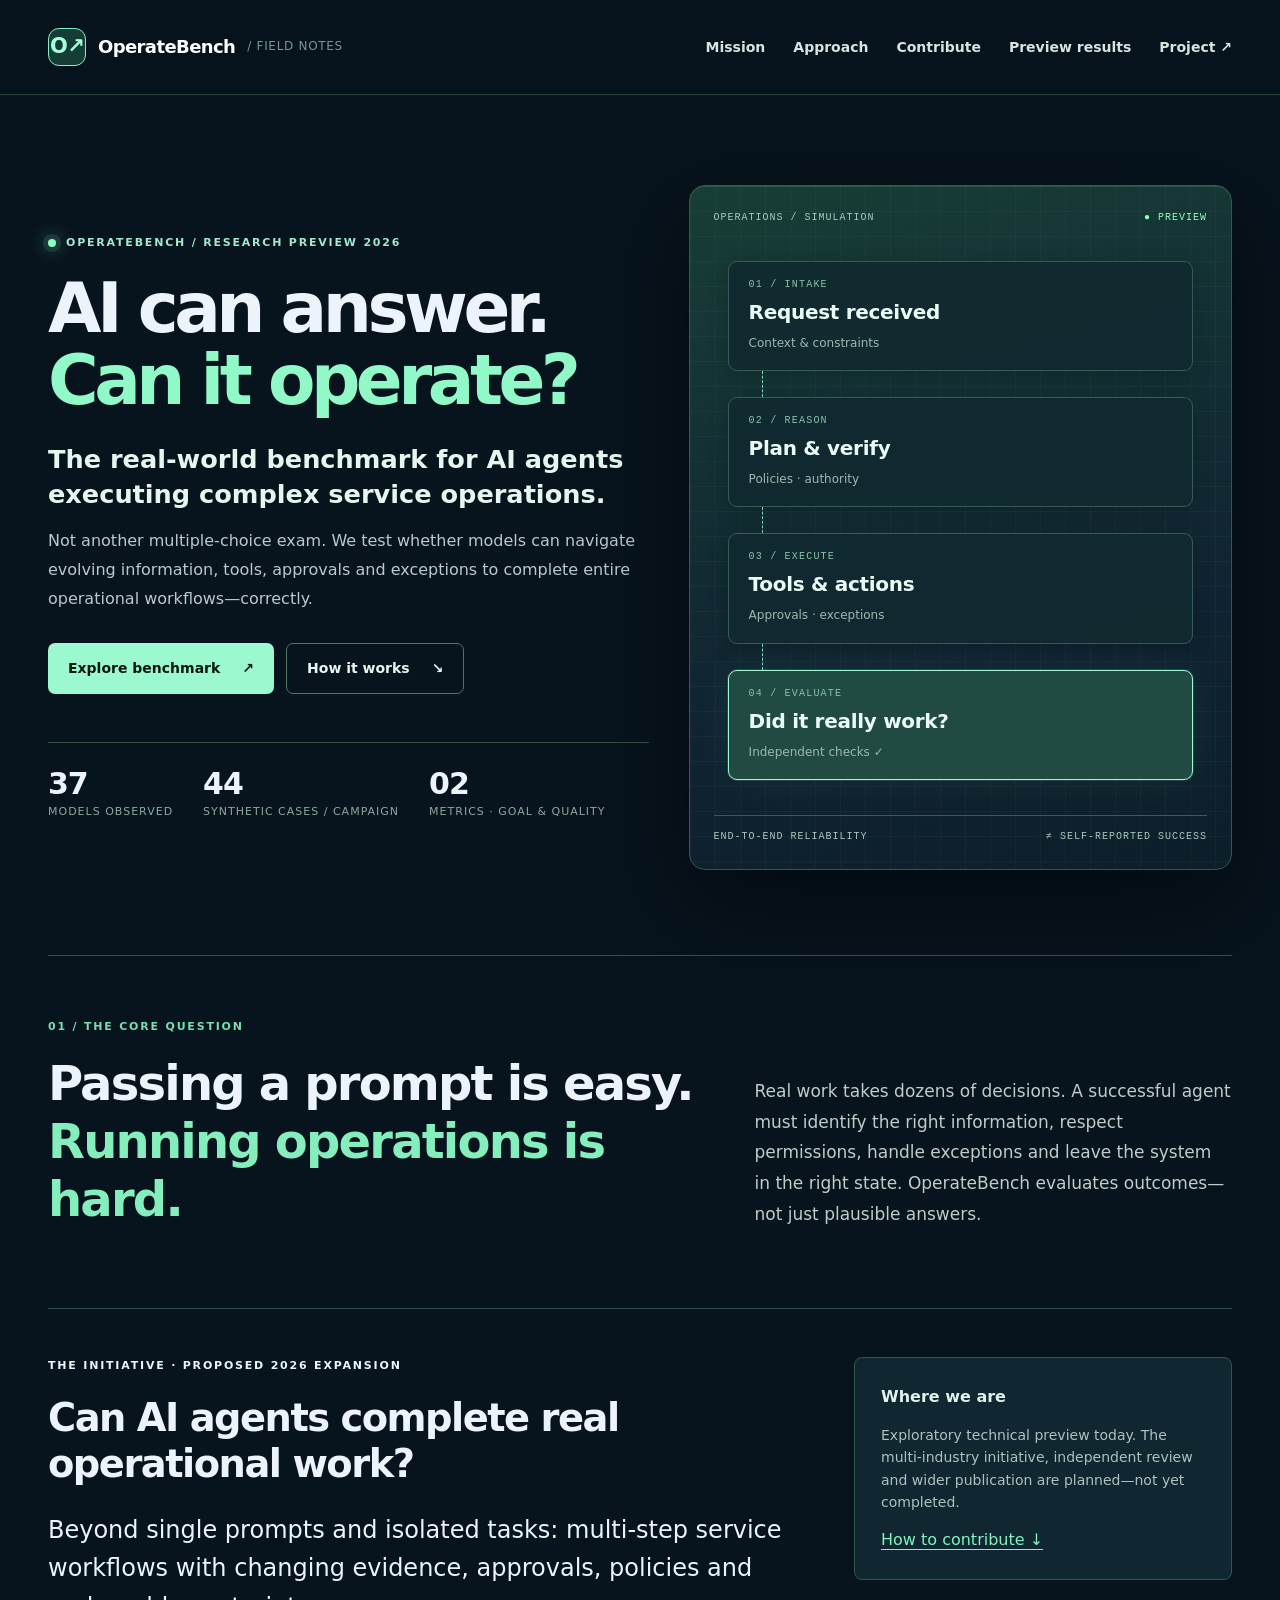
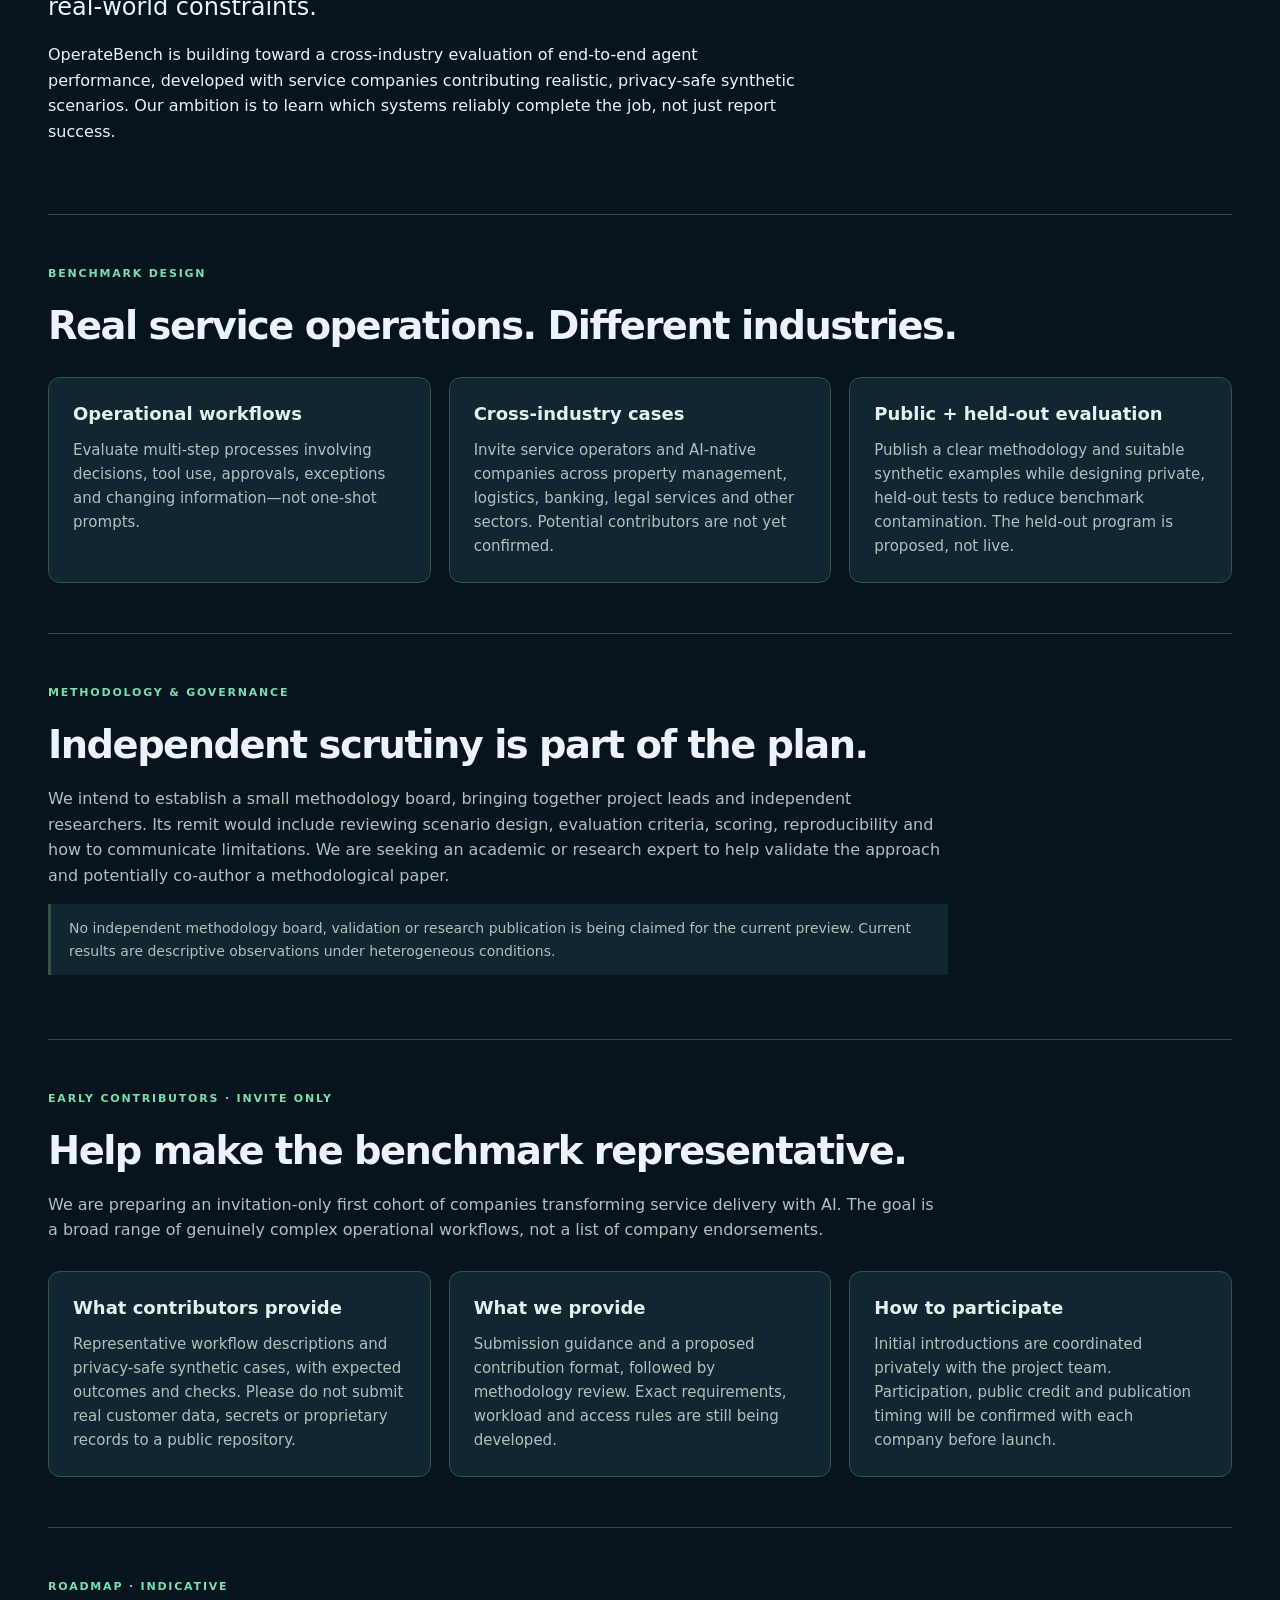
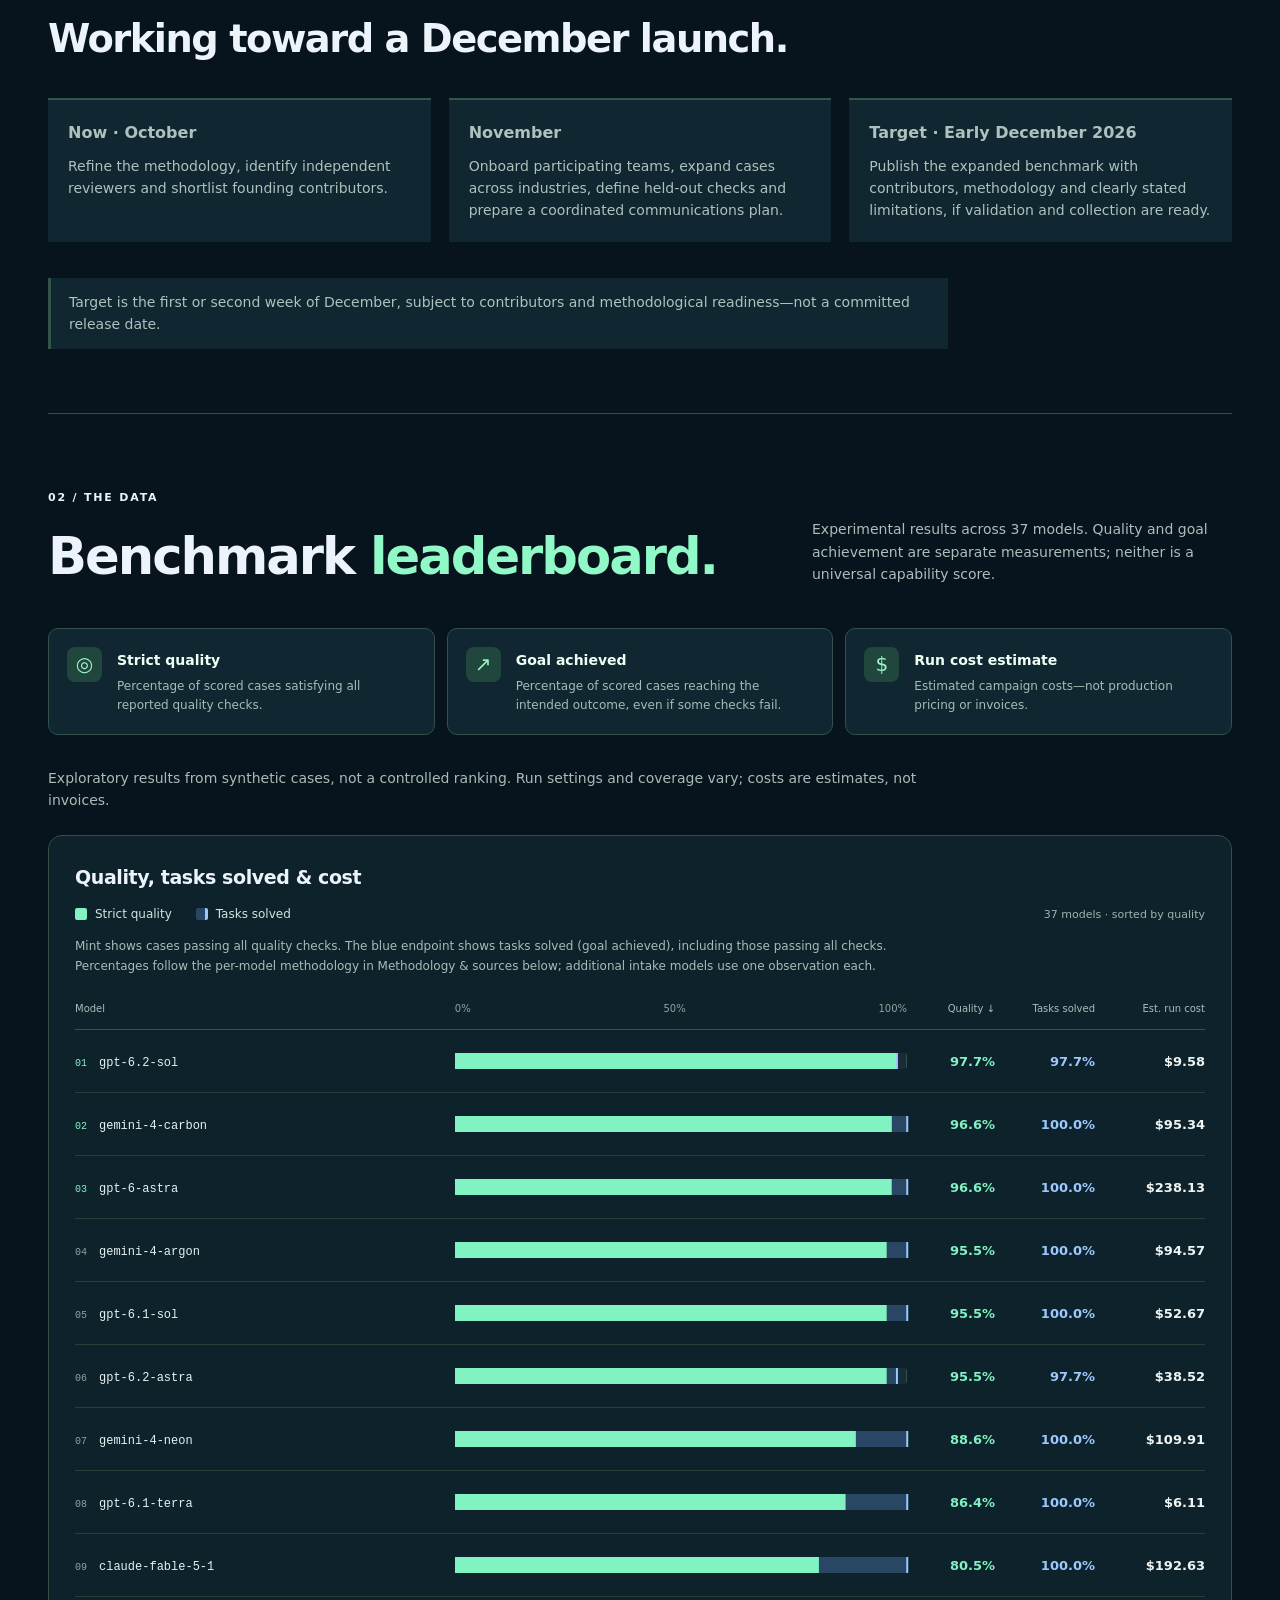
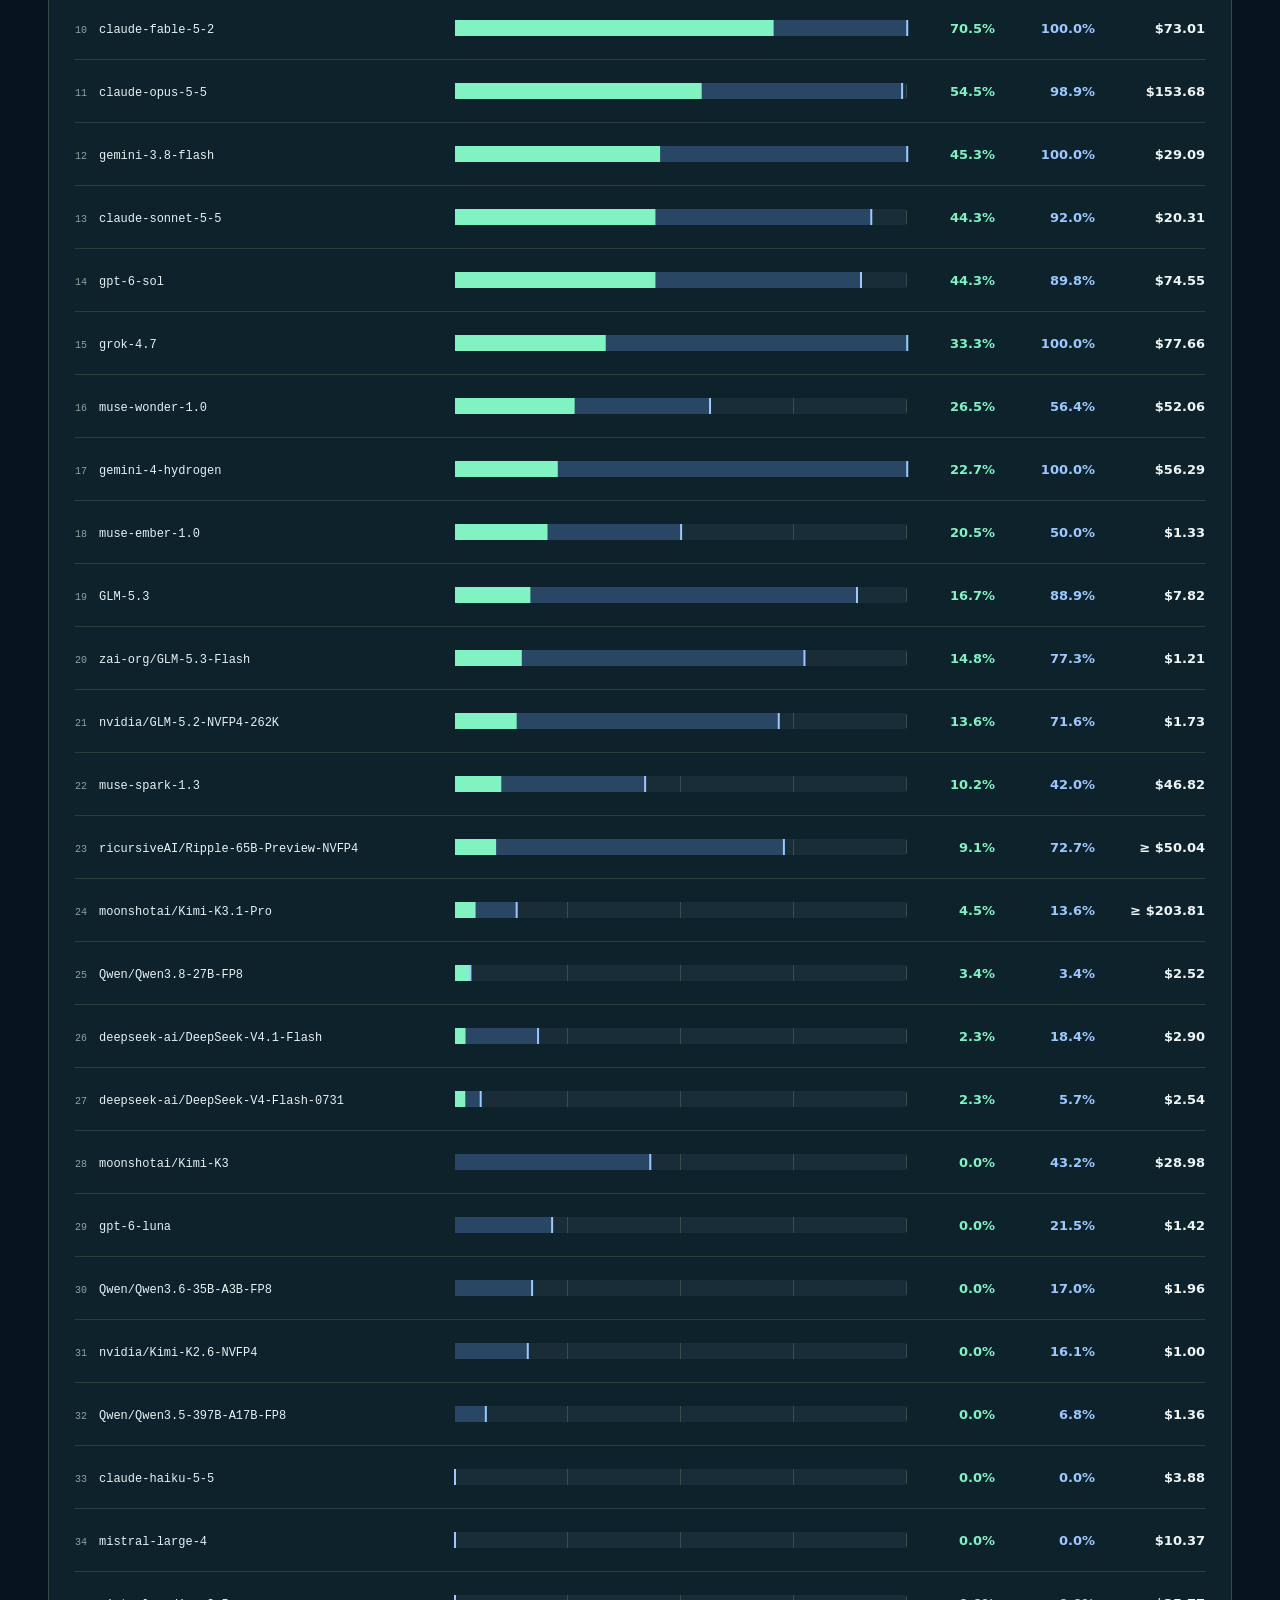
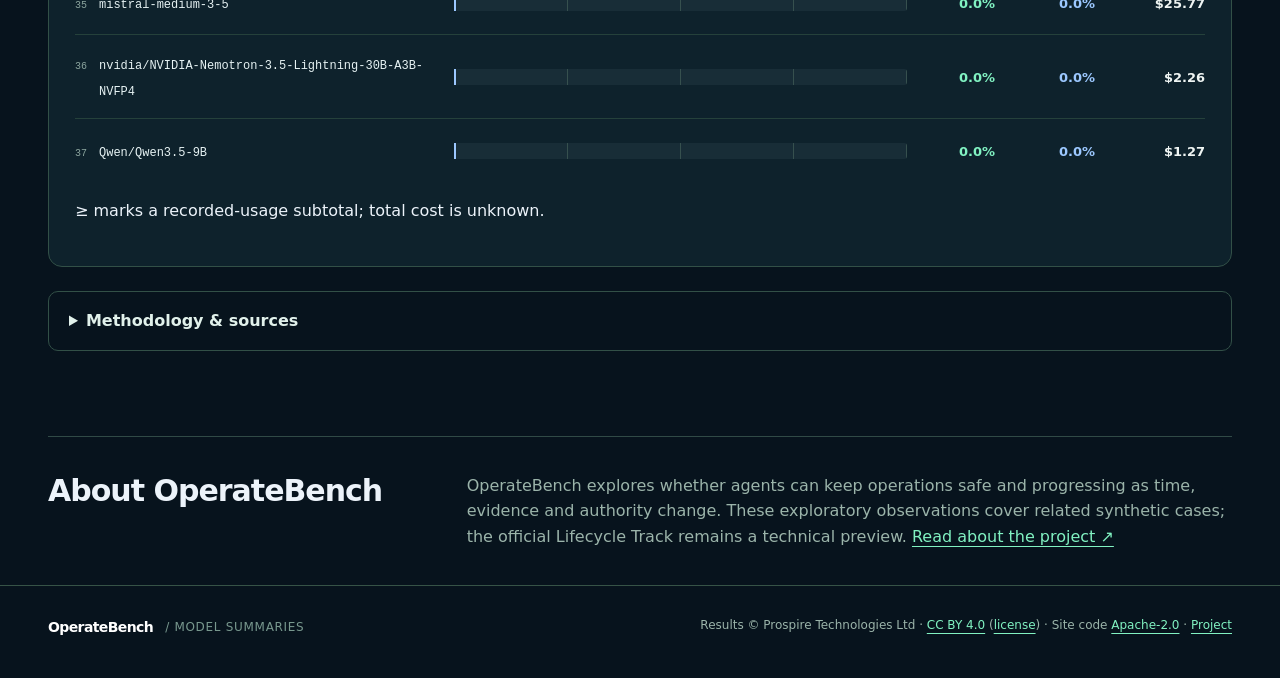
==== commit 066333bb: "feat(results): publish verified Ripple observation with unknown-cost caveat Signed-off-by: Dmitry Kh" ====
--- a/site/index.html
+++ b/site/index.html
@@ -4,7 +4,7 @@
 <meta charset="utf-8">
 <meta name="viewport" content="width=device-width, initial-scale=1">
 <title>OperateBench — Benchmarking AI in Real Operations</title>
-<meta name="description" content="Technical preview and proposed cross-industry evaluation of real-world agent workflows. Current descriptive results for 36 models.">
+<meta name="description" content="Technical preview and proposed cross-industry evaluation of real-world agent workflows. Current descriptive results for 37 models.">
 <meta name="color-scheme" content="light">
 <meta name="theme-color" content="#122c35">
 <meta http-equiv="Content-Security-Policy" content="default-src 'none'; style-src 'self'; base-uri 'none'; form-action 'none'; img-src 'self'">
@@ -15,15 +15,15 @@
 <a class="skip" href="#main">Skip to content</a>
 <header class="masthead"><a class="brand" href="./"><span class="mark" aria-hidden="true">O↗</span>OperateBench <span class="brand-sub">/ Field notes</span></a><nav aria-label="Main"><a href="#mission">Mission</a><a href="#approach">Approach</a><a href="#participate">Contribute</a><a href="#results">Preview results</a><a href="https://github.com/DwellyOrg/OperateBench/tree/963c6b265c71a632d9b333b01e0edcb21685d9e3">Project ↗</a></nav></header>
 <main id="main">
-<section class="hero"><div class="hero-content"><p class="eyebrow"><span class="pulse-dot"></span> OPERATEBENCH / RESEARCH PREVIEW 2026</p><h1>AI can answer.<br><em>Can it operate?</em></h1><p class="lede">The real-world benchmark for AI agents executing complex service operations.</p><p class="hero-body">Not another multiple-choice exam. We test whether models can navigate evolving information, tools, approvals and exceptions to complete entire operational workflows—correctly.</p><div class="hero-actions"><a class="primary-action" href="#results">Explore benchmark <span aria-hidden="true">↗</span></a><a class="secondary-action" href="#approach">How it works <span aria-hidden="true">↘</span></a></div><div class="hero-stats"><div><strong>36</strong><span>models observed</span></div><div><strong>44</strong><span>synthetic cases / campaign</span></div><div><strong>02</strong><span>metrics · goal &amp; quality</span></div></div></div><div class="hero-visual" aria-label="Conceptual agent operations workflow diagram"><div class="visual-top"><span>OPERATIONS / SIMULATION</span><span class="live-indicator">● PREVIEW</span></div><div class="workflow"><div class="workflow-step"><small>01 / INTAKE</small><strong>Request received</strong><span>Context &amp; constraints</span></div><div class="workflow-connector"></div><div class="workflow-step"><small>02 / REASON</small><strong>Plan &amp; verify</strong><span>Policies · authority</span></div><div class="workflow-connector"></div><div class="workflow-step"><small>03 / EXECUTE</small><strong>Tools &amp; actions</strong><span>Approvals · exceptions</span></div><div class="workflow-connector"></div><div class="workflow-step active"><small>04 / EVALUATE</small><strong>Did it really work?</strong><span>Independent checks <span aria-hidden="true">✓</span></span></div></div><div class="visual-bottom"><span>END-TO-END RELIABILITY</span><span>≠ SELF-REPORTED SUCCESS</span></div></div></section><section class="benchmark-intro"><div><p class="eyebrow">01 / THE CORE QUESTION</p><h2>Passing a prompt is easy.<br><span>Running operations is hard.</span></h2></div><p>Real work takes dozens of decisions. A successful agent must identify the right information, respect permissions, handle exceptions and leave the system in the right state. OperateBench evaluates outcomes—not just plausible answers.</p></section>
+<section class="hero"><div class="hero-content"><p class="eyebrow"><span class="pulse-dot"></span> OPERATEBENCH / RESEARCH PREVIEW 2026</p><h1>AI can answer.<br><em>Can it operate?</em></h1><p class="lede">The real-world benchmark for AI agents executing complex service operations.</p><p class="hero-body">Not another multiple-choice exam. We test whether models can navigate evolving information, tools, approvals and exceptions to complete entire operational workflows—correctly.</p><div class="hero-actions"><a class="primary-action" href="#results">Explore benchmark <span aria-hidden="true">↗</span></a><a class="secondary-action" href="#approach">How it works <span aria-hidden="true">↘</span></a></div><div class="hero-stats"><div><strong>37</strong><span>models observed</span></div><div><strong>44</strong><span>synthetic cases / campaign</span></div><div><strong>02</strong><span>metrics · goal &amp; quality</span></div></div></div><div class="hero-visual" aria-label="Conceptual agent operations workflow diagram"><div class="visual-top"><span>OPERATIONS / SIMULATION</span><span class="live-indicator">● PREVIEW</span></div><div class="workflow"><div class="workflow-step"><small>01 / INTAKE</small><strong>Request received</strong><span>Context &amp; constraints</span></div><div class="workflow-connector"></div><div class="workflow-step"><small>02 / REASON</small><strong>Plan &amp; verify</strong><span>Policies · authority</span></div><div class="workflow-connector"></div><div class="workflow-step"><small>03 / EXECUTE</small><strong>Tools &amp; actions</strong><span>Approvals · exceptions</span></div><div class="workflow-connector"></div><div class="workflow-step active"><small>04 / EVALUATE</small><strong>Did it really work?</strong><span>Independent checks <span aria-hidden="true">✓</span></span></div></div><div class="visual-bottom"><span>END-TO-END RELIABILITY</span><span>≠ SELF-REPORTED SUCCESS</span></div></div></section><section class="benchmark-intro"><div><p class="eyebrow">01 / THE CORE QUESTION</p><h2>Passing a prompt is easy.<br><span>Running operations is hard.</span></h2></div><p>Real work takes dozens of decisions. A successful agent must identify the right information, respect permissions, handle exceptions and leave the system in the right state. OperateBench evaluates outcomes—not just plausible answers.</p></section>
 <section class="mission" id="mission" aria-labelledby="mission-title"><div><p class="eyebrow">The initiative · Proposed 2026 expansion</p><h2 id="mission-title">Can AI agents complete real operational work?</h2><p class="lede">Beyond single prompts and isolated tasks: multi-step service workflows with changing evidence, approvals, policies and real-world constraints.</p><p>OperateBench is building toward a cross-industry evaluation of end-to-end agent performance, developed with service companies contributing realistic, privacy-safe synthetic scenarios. Our ambition is to learn which systems reliably complete the job, not just report success.</p></div><aside class="mission-aside"><strong>Where we are</strong><p>Exploratory technical preview today. The multi-industry initiative, independent review and wider publication are planned—not yet completed.</p><a href="#participate">How to contribute ↓</a></aside></section>
 <section class="info-section" id="approach"><p class="eyebrow">Benchmark design</p><h2>Real service operations. Different industries.</h2><div class="info-grid"><article><h3>Operational workflows</h3><p>Evaluate multi-step processes involving decisions, tool use, approvals, exceptions and changing information—not one-shot prompts.</p></article><article><h3>Cross-industry cases</h3><p>Invite service operators and AI-native companies across property management, logistics, banking, legal services and other sectors. Potential contributors are not yet confirmed.</p></article><article><h3>Public + held-out evaluation</h3><p>Publish a clear methodology and suitable synthetic examples while designing private, held-out tests to reduce benchmark contamination. The held-out program is proposed, not live.</p></article></div></section>
 <section class="info-section" id="governance"><p class="eyebrow">Methodology &amp; governance</p><h2>Independent scrutiny is part of the plan.</h2><p>We intend to establish a small methodology board, bringing together project leads and independent researchers. Its remit would include reviewing scenario design, evaluation criteria, scoring, reproducibility and how to communicate limitations. We are seeking an academic or research expert to help validate the approach and potentially co-author a methodological paper.</p><p class="notice">No independent methodology board, validation or research publication is being claimed for the current preview. Current results are descriptive observations under heterogeneous conditions.</p></section>
 <section class="info-section" id="participate"><p class="eyebrow">Early contributors · Invite only</p><h2>Help make the benchmark representative.</h2><p>We are preparing an invitation-only first cohort of companies transforming service delivery with AI. The goal is a broad range of genuinely complex operational workflows, not a list of company endorsements.</p><div class="info-grid"><article><h3>What contributors provide</h3><p>Representative workflow descriptions and privacy-safe synthetic cases, with expected outcomes and checks. Please do not submit real customer data, secrets or proprietary records to a public repository.</p></article><article><h3>What we provide</h3><p>Submission guidance and a proposed contribution format, followed by methodology review. Exact requirements, workload and access rules are still being developed.</p></article><article><h3>How to participate</h3><p>Initial introductions are coordinated privately with the project team. Participation, public credit and publication timing will be confirmed with each company before launch.</p></article></div></section>
 <section class="info-section roadmap" id="roadmap"><p class="eyebrow">Roadmap · Indicative</p><h2>Working toward a December launch.</h2><div class="milestones"><p><strong>Now · October</strong><span>Refine the methodology, identify independent reviewers and shortlist founding contributors.</span></p><p><strong>November</strong><span>Onboard participating teams, expand cases across industries, define held-out checks and prepare a coordinated communications plan.</span></p><p><strong>Target · Early December 2026</strong><span>Publish the expanded benchmark with contributors, methodology and clearly stated limitations, if validation and collection are ready.</span></p></div><p class="notice">Target is the first or second week of December, subject to contributors and methodological readiness—not a committed release date.</p></section>
-<section id="results" aria-labelledby="results-title"><div class="section-heading"><div><p class="eyebrow">02 / THE DATA</p><h2 id="results-title">Benchmark <em>leaderboard.</em></h2></div><p>Experimental results across 36 models. Quality and goal achievement are separate measurements; neither is a universal capability score.</p></div><div class="metric-explainer"><div><span class="metric-glyph">◎</span><div><strong>Strict quality</strong><p>Percentage of scored cases satisfying all reported quality checks.</p></div></div><div><span class="metric-glyph">↗</span><div><strong>Goal achieved</strong><p>Percentage of scored cases reaching the intended outcome, even if some checks fail.</p></div></div><div><span class="metric-glyph">$</span><div><strong>Run cost estimate</strong><p>Estimated campaign costs—not production pricing or invoices.</p></div></div></div><p id="method">Exploratory results from synthetic cases, not a controlled ranking. Run settings and coverage vary; costs are estimates, not invoices.</p>
-<figure class="leaderboard" aria-labelledby="chart-title" aria-describedby="chart-note method"><figcaption id="chart-title">Quality, tasks solved &amp; cost</figcaption><div class="chart-key"><span><i class="quality-key" aria-hidden="true"></i>Strict quality</span><span><i class="goal-key" aria-hidden="true"></i>Tasks solved</span><span class="chart-sort">36 models · sorted by quality</span></div><p id="chart-note">Mint shows cases passing all quality checks. The blue endpoint shows tasks solved (goal achieved), including those passing all checks. Percentages follow the per-model methodology in Methodology &amp; sources below; additional intake models use one observation each.</p><div class="chart-header" aria-hidden="true"><span>Model</span><span class="chart-axis"><span>0%</span><span>50%</span><span>100%</span></span><span>Quality ↓</span><span>Tasks solved</span><span>Est. run cost</span></div><ol class="chart"><li class="chart-row"><div class="chart-model"><span class="chart-rank" aria-hidden="true">01</span><span><code>gpt-6.2-sol</code></span></div><span class="bar" aria-hidden="true"><svg viewBox="0 0 100 16" preserveAspectRatio="none"><rect class="goal-fill" width="97.7272727273" height="16"/><rect class="quality-fill" width="97.7272727273" height="16"/><line class="goal-marker" x1="97.7272727273" x2="97.7272727273" y1="0" y2="16" vector-effect="non-scaling-stroke"/></svg></span><span class="chart-stat quality-stat"><span class="metric-label">Strict quality</span><strong>97.7%</strong></span><span class="chart-stat goal-stat"><span class="metric-label">Tasks solved</span><strong>97.7%</strong></span><span class="chart-stat chart-cost"><span class="metric-label">Est. run cost</span><strong>$9.58</strong></span></li><li class="chart-row"><div class="chart-model"><span class="chart-rank" aria-hidden="true">02</span><span><code>gemini-4-carbon</code></span></div><span class="bar" aria-hidden="true"><svg viewBox="0 0 100 16" preserveAspectRatio="none"><rect class="goal-fill" width="100.0000000000" height="16"/><rect class="quality-fill" width="96.5909090909" height="16"/><line class="goal-marker" x1="100.0000000000" x2="100.0000000000" y1="0" y2="16" vector-effect="non-scaling-stroke"/></svg></span><span class="chart-stat quality-stat"><span class="metric-label">Strict quality</span><strong>96.6%</strong></span><span class="chart-stat goal-stat"><span class="metric-label">Tasks solved</span><strong>100.0%</strong></span><span class="chart-stat chart-cost"><span class="metric-label">Est. run cost</span><strong>$95.34</strong></span></li><li class="chart-row"><div class="chart-model"><span class="chart-rank" aria-hidden="true">03</span><span><code>gpt-6-astra</code></span></div><span class="bar" aria-hidden="true"><svg viewBox="0 0 100 16" preserveAspectRatio="none"><rect class="goal-fill" width="100.0000000000" height="16"/><rect class="quality-fill" width="96.5644820296" height="16"/><line class="goal-marker" x1="100.0000000000" x2="100.0000000000" y1="0" y2="16" vector-effect="non-scaling-stroke"/></svg></span><span class="chart-stat quality-stat"><span class="metric-label">Strict quality</span><strong>96.6%</strong></span><span class="chart-stat goal-stat"><span class="metric-label">Tasks solved</span><strong>100.0%</strong></span><span class="chart-stat chart-cost"><span class="metric-label">Est. run cost</span><strong>$238.13</strong></span></li><li class="chart-row"><div class="chart-model"><span class="chart-rank" aria-hidden="true">04</span><span><code>gemini-4-argon</code></span></div><span class="bar" aria-hidden="true"><svg viewBox="0 0 100 16" preserveAspectRatio="none"><rect class="goal-fill" width="100.0000000000" height="16"/><rect class="quality-fill" width="95.4545454545" height="16"/><line class="goal-marker" x1="100.0000000000" x2="100.0000000000" y1="0" y2="16" vector-effect="non-scaling-stroke"/></svg></span><span class="chart-stat quality-stat"><span class="metric-label">Strict quality</span><strong>95.5%</strong></span><span class="chart-stat goal-stat"><span class="metric-label">Tasks solved</span><strong>100.0%</strong></span><span class="chart-stat chart-cost"><span class="metric-label">Est. run cost</span><strong>$94.57</strong></span></li><li class="chart-row"><div class="chart-model"><span class="chart-rank" aria-hidden="true">05</span><span><code>gpt-6.1-sol</code></span></div><span class="bar" aria-hidden="true"><svg viewBox="0 0 100 16" preserveAspectRatio="none"><rect class="goal-fill" width="100.0000000000" height="16"/><rect class="quality-fill" width="95.4545454545" height="16"/><line class="goal-marker" x1="100.0000000000" x2="100.0000000000" y1="0" y2="16" vector-effect="non-scaling-stroke"/></svg></span><span class="chart-stat quality-stat"><span class="metric-label">Strict quality</span><strong>95.5%</strong></span><span class="chart-stat goal-stat"><span class="metric-label">Tasks solved</span><strong>100.0%</strong></span><span class="chart-stat chart-cost"><span class="metric-label">Est. run cost</span><strong>$52.67</strong></span></li><li class="chart-row"><div class="chart-model"><span class="chart-rank" aria-hidden="true">06</span><span><code>gpt-6.2-astra</code></span></div><span class="bar" aria-hidden="true"><svg viewBox="0 0 100 16" preserveAspectRatio="none"><rect class="goal-fill" width="97.7272727273" height="16"/><rect class="quality-fill" width="95.4545454545" height="16"/><line class="goal-marker" x1="97.7272727273" x2="97.7272727273" y1="0" y2="16" vector-effect="non-scaling-stroke"/></svg></span><span class="chart-stat quality-stat"><span class="metric-label">Strict quality</span><strong>95.5%</strong></span><span class="chart-stat goal-stat"><span class="metric-label">Tasks solved</span><strong>97.7%</strong></span><span class="chart-stat chart-cost"><span class="metric-label">Est. run cost</span><strong>$38.52</strong></span></li><li class="chart-row"><div class="chart-model"><span class="chart-rank" aria-hidden="true">07</span><span><code>gemini-4-neon</code></span></div><span class="bar" aria-hidden="true"><svg viewBox="0 0 100 16" preserveAspectRatio="none"><rect class="goal-fill" width="100.0000000000" height="16"/><rect class="quality-fill" width="88.6363636364" height="16"/><line class="goal-marker" x1="100.0000000000" x2="100.0000000000" y1="0" y2="16" vector-effect="non-scaling-stroke"/></svg></span><span class="chart-stat quality-stat"><span class="metric-label">Strict quality</span><strong>88.6%</strong></span><span class="chart-stat goal-stat"><span class="metric-label">Tasks solved</span><strong>100.0%</strong></span><span class="chart-stat chart-cost"><span class="metric-label">Est. run cost</span><strong>$109.91</strong></span></li><li class="chart-row"><div class="chart-model"><span class="chart-rank" aria-hidden="true">08</span><span><code>gpt-6.1-terra</code></span></div><span class="bar" aria-hidden="true"><svg viewBox="0 0 100 16" preserveAspectRatio="none"><rect class="goal-fill" width="100.0000000000" height="16"/><rect class="quality-fill" width="86.3636363636" height="16"/><line class="goal-marker" x1="100.0000000000" x2="100.0000000000" y1="0" y2="16" vector-effect="non-scaling-stroke"/></svg></span><span class="chart-stat quality-stat"><span class="metric-label">Strict quality</span><strong>86.4%</strong></span><span class="chart-stat goal-stat"><span class="metric-label">Tasks solved</span><strong>100.0%</strong></span><span class="chart-stat chart-cost"><span class="metric-label">Est. run cost</span><strong>$6.11</strong></span></li><li class="chart-row"><div class="chart-model"><span class="chart-rank" aria-hidden="true">09</span><span><code>claude-fable-5-1</code></span></div><span class="bar" aria-hidden="true"><svg viewBox="0 0 100 16" preserveAspectRatio="none"><rect class="goal-fill" width="100.0000000000" height="16"/><rect class="quality-fill" width="80.4704016913" height="16"/><line class="goal-marker" x1="100.0000000000" x2="100.0000000000" y1="0" y2="16" vector-effect="non-scaling-stroke"/></svg></span><span class="chart-stat quality-stat"><span class="metric-label">Strict quality</span><strong>80.5%</strong></span><span class="chart-stat goal-stat"><span class="metric-label">Tasks solved</span><strong>100.0%</strong></span><span class="chart-stat chart-cost"><span class="metric-label">Est. run cost</span><strong>$192.63</strong></span></li><li class="chart-row"><div class="chart-model"><span class="chart-rank" aria-hidden="true">10</span><span><code>claude-fable-5-2</code></span></div><span class="bar" aria-hidden="true"><svg viewBox="0 0 100 16" preserveAspectRatio="none"><rect class="goal-fill" width="100.0000000000" height="16"/><rect class="quality-fill" width="70.4545454545" height="16"/><line class="goal-marker" x1="100.0000000000" x2="100.0000000000" y1="0" y2="16" vector-effect="non-scaling-stroke"/></svg></span><span class="chart-stat quality-stat"><span class="metric-label">Strict quality</span><strong>70.5%</strong></span><span class="chart-stat goal-stat"><span class="metric-label">Tasks solved</span><strong>100.0%</strong></span><span class="chart-stat chart-cost"><span class="metric-label">Est. run cost</span><strong>$73.01</strong></span></li><li class="chart-row"><div class="chart-model"><span class="chart-rank" aria-hidden="true">11</span><span><code>claude-opus-5-5</code></span></div><span class="bar" aria-hidden="true"><svg viewBox="0 0 100 16" preserveAspectRatio="none"><rect class="goal-fill" width="98.8636363636" height="16"/><rect class="quality-fill" width="54.5454545455" height="16"/><line class="goal-marker" x1="98.8636363636" x2="98.8636363636" y1="0" y2="16" vector-effect="non-scaling-stroke"/></svg></span><span class="chart-stat quality-stat"><span class="metric-label">Strict quality</span><strong>54.5%</strong></span><span class="chart-stat goal-stat"><span class="metric-label">Tasks solved</span><strong>98.9%</strong></span><span class="chart-stat chart-cost"><span class="metric-label">Est. run cost</span><strong>$153.68</strong></span></li><li class="chart-row"><div class="chart-model"><span class="chart-rank" aria-hidden="true">12</span><span><code>gemini-3.8-flash</code></span></div><span class="bar" aria-hidden="true"><svg viewBox="0 0 100 16" preserveAspectRatio="none"><rect class="goal-fill" width="100.0000000000" height="16"/><rect class="quality-fill" width="45.3488372093" height="16"/><line class="goal-marker" x1="100.0000000000" x2="100.0000000000" y1="0" y2="16" vector-effect="non-scaling-stroke"/></svg></span><span class="chart-stat quality-stat"><span class="metric-label">Strict quality</span><strong>45.3%</strong></span><span class="chart-stat goal-stat"><span class="metric-label">Tasks solved</span><strong>100.0%</strong></span><span class="chart-stat chart-cost"><span class="metric-label">Est. run cost</span><strong>$29.09</strong></span></li><li class="chart-row"><div class="chart-model"><span class="chart-rank" aria-hidden="true">13</span><span><code>claude-sonnet-5-5</code></span></div><span class="bar" aria-hidden="true"><svg viewBox="0 0 100 16" preserveAspectRatio="none"><rect class="goal-fill" width="92.0454545455" height="16"/><rect class="quality-fill" width="44.3181818182" height="16"/><line class="goal-marker" x1="92.0454545455" x2="92.0454545455" y1="0" y2="16" vector-effect="non-scaling-stroke"/></svg></span><span class="chart-stat quality-stat"><span class="metric-label">Strict quality</span><strong>44.3%</strong></span><span class="chart-stat goal-stat"><span class="metric-label">Tasks solved</span><strong>92.0%</strong></span><span class="chart-stat chart-cost"><span class="metric-label">Est. run cost</span><strong>$20.31</strong></span></li><li class="chart-row"><div class="chart-model"><span class="chart-rank" aria-hidden="true">14</span><span><code>gpt-6-sol</code></span></div><span class="bar" aria-hidden="true"><svg viewBox="0 0 100 16" preserveAspectRatio="none"><rect class="goal-fill" width="89.7727272727" height="16"/><rect class="quality-fill" width="44.3181818182" height="16"/><line class="goal-marker" x1="89.7727272727" x2="89.7727272727" y1="0" y2="16" vector-effect="non-scaling-stroke"/></svg></span><span class="chart-stat quality-stat"><span class="metric-label">Strict quality</span><strong>44.3%</strong></span><span class="chart-stat goal-stat"><span class="metric-label">Tasks solved</span><strong>89.8%</strong></span><span class="chart-stat chart-cost"><span class="metric-label">Est. run cost</span><strong>$74.55</strong></span></li><li class="chart-row"><div class="chart-model"><span class="chart-rank" aria-hidden="true">15</span><span><code>grok-4.7</code></span></div><span class="bar" aria-hidden="true"><svg viewBox="0 0 100 16" preserveAspectRatio="none"><rect class="goal-fill" width="100.0000000000" height="16"/><rect class="quality-fill" width="33.3333333333" height="16"/><line class="goal-marker" x1="100.0000000000" x2="100.0000000000" y1="0" y2="16" vector-effect="non-scaling-stroke"/></svg></span><span class="chart-stat quality-stat"><span class="metric-label">Strict quality</span><strong>33.3%</strong></span><span class="chart-stat goal-stat"><span class="metric-label">Tasks solved</span><strong>100.0%</strong></span><span class="chart-stat chart-cost"><span class="metric-label">Est. run cost</span><strong>$77.66</strong></span></li><li class="chart-row"><div class="chart-model"><span class="chart-rank" aria-hidden="true">16</span><span><code>muse-wonder-1.0</code></span></div><span class="bar" aria-hidden="true"><svg viewBox="0 0 100 16" preserveAspectRatio="none"><rect class="goal-fill" width="56.3953488372" height="16"/><rect class="quality-fill" width="26.4534883721" height="16"/><line class="goal-marker" x1="56.3953488372" x2="56.3953488372" y1="0" y2="16" vector-effect="non-scaling-stroke"/></svg></span><span class="chart-stat quality-stat"><span class="metric-label">Strict quality</span><strong>26.5%</strong></span><span class="chart-stat goal-stat"><span class="metric-label">Tasks solved</span><strong>56.4%</strong></span><span class="chart-stat chart-cost"><span class="metric-label">Est. run cost</span><strong>$52.06</strong></span></li><li class="chart-row"><div class="chart-model"><span class="chart-rank" aria-hidden="true">17</span><span><code>gemini-4-hydrogen</code></span></div><span class="bar" aria-hidden="true"><svg viewBox="0 0 100 16" preserveAspectRatio="none"><rect class="goal-fill" width="100.0000000000" height="16"/><rect class="quality-fill" width="22.7272727273" height="16"/><line class="goal-marker" x1="100.0000000000" x2="100.0000000000" y1="0" y2="16" vector-effect="non-scaling-stroke"/></svg></span><span class="chart-stat quality-stat"><span class="metric-label">Strict quality</span><strong>22.7%</strong></span><span class="chart-stat goal-stat"><span class="metric-label">Tasks solved</span><strong>100.0%</strong></span><span class="chart-stat chart-cost"><span class="metric-label">Est. run cost</span><strong>$56.29</strong></span></li><li class="chart-row"><div class="chart-model"><span class="chart-rank" aria-hidden="true">18</span><span><code>muse-ember-1.0</code></span></div><span class="bar" aria-hidden="true"><svg viewBox="0 0 100 16" preserveAspectRatio="none"><rect class="goal-fill" width="50.0000000000" height="16"/><rect class="quality-fill" width="20.4545454545" height="16"/><line class="goal-marker" x1="50.0000000000" x2="50.0000000000" y1="0" y2="16" vector-effect="non-scaling-stroke"/></svg></span><span class="chart-stat quality-stat"><span class="metric-label">Strict quality</span><strong>20.5%</strong></span><span class="chart-stat goal-stat"><span class="metric-label">Tasks solved</span><strong>50.0%</strong></span><span class="chart-stat chart-cost"><span class="metric-label">Est. run cost</span><strong>$1.33</strong></span></li><li class="chart-row"><div class="chart-model"><span class="chart-rank" aria-hidden="true">19</span><span><code>GLM-5.3</code></span></div><span class="bar" aria-hidden="true"><svg viewBox="0 0 100 16" preserveAspectRatio="none"><rect class="goal-fill" width="88.8888888889" height="16"/><rect class="quality-fill" width="16.6666666667" height="16"/><line class="goal-marker" x1="88.8888888889" x2="88.8888888889" y1="0" y2="16" vector-effect="non-scaling-stroke"/></svg></span><span class="chart-stat quality-stat"><span class="metric-label">Strict quality</span><strong>16.7%</strong></span><span class="chart-stat goal-stat"><span class="metric-label">Tasks solved</span><strong>88.9%</strong></span><span class="chart-stat chart-cost"><span class="metric-label">Est. run cost</span><strong>$7.82</strong></span></li><li class="chart-row"><div class="chart-model"><span class="chart-rank" aria-hidden="true">20</span><span><code>zai-org/GLM-5.3-Flash</code></span></div><span class="bar" aria-hidden="true"><svg viewBox="0 0 100 16" preserveAspectRatio="none"><rect class="goal-fill" width="77.2727272727" height="16"/><rect class="quality-fill" width="14.7727272727" height="16"/><line class="goal-marker" x1="77.2727272727" x2="77.2727272727" y1="0" y2="16" vector-effect="non-scaling-stroke"/></svg></span><span class="chart-stat quality-stat"><span class="metric-label">Strict quality</span><strong>14.8%</strong></span><span class="chart-stat goal-stat"><span class="metric-label">Tasks solved</span><strong>77.3%</strong></span><span class="chart-stat chart-cost"><span class="metric-label">Est. run cost</span><strong>$1.21</strong></span></li><li class="chart-row"><div class="chart-model"><span class="chart-rank" aria-hidden="true">21</span><span><code>nvidia/GLM-5.2-NVFP4-262K</code></span></div><span class="bar" aria-hidden="true"><svg viewBox="0 0 100 16" preserveAspectRatio="none"><rect class="goal-fill" width="71.5909090909" height="16"/><rect class="quality-fill" width="13.6363636364" height="16"/><line class="goal-marker" x1="71.5909090909" x2="71.5909090909" y1="0" y2="16" vector-effect="non-scaling-stroke"/></svg></span><span class="chart-stat quality-stat"><span class="metric-label">Strict quality</span><strong>13.6%</strong></span><span class="chart-stat goal-stat"><span class="metric-label">Tasks solved</span><strong>71.6%</strong></span><span class="chart-stat chart-cost"><span class="metric-label">Est. run cost</span><strong>$1.73</strong></span></li><li class="chart-row"><div class="chart-model"><span class="chart-rank" aria-hidden="true">22</span><span><code>muse-spark-1.3</code></span></div><span class="bar" aria-hidden="true"><svg viewBox="0 0 100 16" preserveAspectRatio="none"><rect class="goal-fill" width="42.0454545455" height="16"/><rect class="quality-fill" width="10.2272727273" height="16"/><line class="goal-marker" x1="42.0454545455" x2="42.0454545455" y1="0" y2="16" vector-effect="non-scaling-stroke"/></svg></span><span class="chart-stat quality-stat"><span class="metric-label">Strict quality</span><strong>10.2%</strong></span><span class="chart-stat goal-stat"><span class="metric-label">Tasks solved</span><strong>42.0%</strong></span><span class="chart-stat chart-cost"><span class="metric-label">Est. run cost</span><strong>$46.82</strong></span></li><li class="chart-row"><div class="chart-model"><span class="chart-rank" aria-hidden="true">23</span><span><code>moonshotai/Kimi-K3.1-Pro</code></span></div><span class="bar" aria-hidden="true"><svg viewBox="0 0 100 16" preserveAspectRatio="none"><rect class="goal-fill" width="13.6363636364" height="16"/><rect class="quality-fill" width="4.5454545455" height="16"/><line class="goal-marker" x1="13.6363636364" x2="13.6363636364" y1="0" y2="16" vector-effect="non-scaling-stroke"/></svg></span><span class="chart-stat quality-stat"><span class="metric-label">Strict quality</span><strong>4.5%</strong></span><span class="chart-stat goal-stat"><span class="metric-label">Tasks solved</span><strong>13.6%</strong></span><span class="chart-stat chart-cost"><span class="metric-label">Est. run cost</span><strong><span aria-label="at least $203.81, recorded usage subtotal">≥ $203.81</span></strong></span></li><li class="chart-row"><div class="chart-model"><span class="chart-rank" aria-hidden="true">24</span><span><code>Qwen/Qwen3.8-27B-FP8</code></span></div><span class="bar" aria-hidden="true"><svg viewBox="0 0 100 16" preserveAspectRatio="none"><rect class="goal-fill" width="3.4090909091" height="16"/><rect class="quality-fill" width="3.4090909091" height="16"/><line class="goal-marker" x1="3.4090909091" x2="3.4090909091" y1="0" y2="16" vector-effect="non-scaling-stroke"/></svg></span><span class="chart-stat quality-stat"><span class="metric-label">Strict quality</span><strong>3.4%</strong></span><span class="chart-stat goal-stat"><span class="metric-label">Tasks solved</span><strong>3.4%</strong></span><span class="chart-stat chart-cost"><span class="metric-label">Est. run cost</span><strong>$2.52</strong></span></li><li class="chart-row"><div class="chart-model"><span class="chart-rank" aria-hidden="true">25</span><span><code>deepseek-ai/DeepSeek-V4.1-Flash</code></span></div><span class="bar" aria-hidden="true"><svg viewBox="0 0 100 16" preserveAspectRatio="none"><rect class="goal-fill" width="18.3668076110" height="16"/><rect class="quality-fill" width="2.3255813953" height="16"/><line class="goal-marker" x1="18.3668076110" x2="18.3668076110" y1="0" y2="16" vector-effect="non-scaling-stroke"/></svg></span><span class="chart-stat quality-stat"><span class="metric-label">Strict quality</span><strong>2.3%</strong></span><span class="chart-stat goal-stat"><span class="metric-label">Tasks solved</span><strong>18.4%</strong></span><span class="chart-stat chart-cost"><span class="metric-label">Est. run cost</span><strong>$2.90</strong></span></li><li class="chart-row"><div class="chart-model"><span class="chart-rank" aria-hidden="true">26</span><span><code>deepseek-ai/DeepSeek-V4-Flash-0731</code></span></div><span class="bar" aria-hidden="true"><svg viewBox="0 0 100 16" preserveAspectRatio="none"><rect class="goal-fill" width="5.6818181818" height="16"/><rect class="quality-fill" width="2.2727272727" height="16"/><line class="goal-marker" x1="5.6818181818" x2="5.6818181818" y1="0" y2="16" vector-effect="non-scaling-stroke"/></svg></span><span class="chart-stat quality-stat"><span class="metric-label">Strict quality</span><strong>2.3%</strong></span><span class="chart-stat goal-stat"><span class="metric-label">Tasks solved</span><strong>5.7%</strong></span><span class="chart-stat chart-cost"><span class="metric-label">Est. run cost</span><strong>$2.54</strong></span></li><li class="chart-row"><div class="chart-model"><span class="chart-rank" aria-hidden="true">27</span><span><code>moonshotai/Kimi-K3</code></span></div><span class="bar" aria-hidden="true"><svg viewBox="0 0 100 16" preserveAspectRatio="none"><rect class="goal-fill" width="43.1818181818" height="16"/><rect class="quality-fill" width="0.0000000000" height="16"/><line class="goal-marker" x1="43.1818181818" x2="43.1818181818" y1="0" y2="16" vector-effect="non-scaling-stroke"/></svg></span><span class="chart-stat quality-stat"><span class="metric-label">Strict quality</span><strong>0.0%</strong></span><span class="chart-stat goal-stat"><span class="metric-label">Tasks solved</span><strong>43.2%</strong></span><span class="chart-stat chart-cost"><span class="metric-label">Est. run cost</span><strong>$28.98</strong></span></li><li class="chart-row"><div class="chart-model"><span class="chart-rank" aria-hidden="true">28</span><span><code>gpt-6-luna</code></span></div><span class="bar" aria-hidden="true"><svg viewBox="0 0 100 16" preserveAspectRatio="none"><rect class="goal-fill" width="21.4772727273" height="16"/><rect class="quality-fill" width="0.0000000000" height="16"/><line class="goal-marker" x1="21.4772727273" x2="21.4772727273" y1="0" y2="16" vector-effect="non-scaling-stroke"/></svg></span><span class="chart-stat quality-stat"><span class="metric-label">Strict quality</span><strong>0.0%</strong></span><span class="chart-stat goal-stat"><span class="metric-label">Tasks solved</span><strong>21.5%</strong></span><span class="chart-stat chart-cost"><span class="metric-label">Est. run cost</span><strong>$1.42</strong></span></li><li class="chart-row"><div class="chart-model"><span class="chart-rank" aria-hidden="true">29</span><span><code>Qwen/Qwen3.6-35B-A3B-FP8</code></span></div><span class="bar" aria-hidden="true"><svg viewBox="0 0 100 16" preserveAspectRatio="none"><rect class="goal-fill" width="17.0454545455" height="16"/><rect class="quality-fill" width="0.0000000000" height="16"/><line class="goal-marker" x1="17.0454545455" x2="17.0454545455" y1="0" y2="16" vector-effect="non-scaling-stroke"/></svg></span><span class="chart-stat quality-stat"><span class="metric-label">Strict quality</span><strong>0.0%</strong></span><span class="chart-stat goal-stat"><span class="metric-label">Tasks solved</span><strong>17.0%</strong></span><span class="chart-stat chart-cost"><span class="metric-label">Est. run cost</span><strong>$1.96</strong></span></li><li class="chart-row"><div class="chart-model"><span class="chart-rank" aria-hidden="true">30</span><span><code>nvidia/Kimi-K2.6-NVFP4</code></span></div><span class="bar" aria-hidden="true"><svg viewBox="0 0 100 16" preserveAspectRatio="none"><rect class="goal-fill" width="16.0940803383" height="16"/><rect class="quality-fill" width="0.0000000000" height="16"/><line class="goal-marker" x1="16.0940803383" x2="16.0940803383" y1="0" y2="16" vector-effect="non-scaling-stroke"/></svg></span><span class="chart-stat quality-stat"><span class="metric-label">Strict quality</span><strong>0.0%</strong></span><span class="chart-stat goal-stat"><span class="metric-label">Tasks solved</span><strong>16.1%</strong></span><span class="chart-stat chart-cost"><span class="metric-label">Est. run cost</span><strong>$1.00</strong></span></li><li class="chart-row"><div class="chart-model"><span class="chart-rank" aria-hidden="true">31</span><span><code>Qwen/Qwen3.5-397B-A17B-FP8</code></span></div><span class="bar" aria-hidden="true"><svg viewBox="0 0 100 16" preserveAspectRatio="none"><rect class="goal-fill" width="6.8181818182" height="16"/><rect class="quality-fill" width="0.0000000000" height="16"/><line class="goal-marker" x1="6.8181818182" x2="6.8181818182" y1="0" y2="16" vector-effect="non-scaling-stroke"/></svg></span><span class="chart-stat quality-stat"><span class="metric-label">Strict quality</span><strong>0.0%</strong></span><span class="chart-stat goal-stat"><span class="metric-label">Tasks solved</span><strong>6.8%</strong></span><span class="chart-stat chart-cost"><span class="metric-label">Est. run cost</span><strong>$1.36</strong></span></li><li class="chart-row"><div class="chart-model"><span class="chart-rank" aria-hidden="true">32</span><span><code>claude-haiku-5-5</code></span></div><span class="bar" aria-hidden="true"><svg viewBox="0 0 100 16" preserveAspectRatio="none"><rect class="goal-fill" width="0.0000000000" height="16"/><rect class="quality-fill" width="0.0000000000" height="16"/><line class="goal-marker" x1="0.0000000000" x2="0.0000000000" y1="0" y2="16" vector-effect="non-scaling-stroke"/></svg></span><span class="chart-stat quality-stat"><span class="metric-label">Strict quality</span><strong>0.0%</strong></span><span class="chart-stat goal-stat"><span class="metric-label">Tasks solved</span><strong>0.0%</strong></span><span class="chart-stat chart-cost"><span class="metric-label">Est. run cost</span><strong>$3.88</strong></span></li><li class="chart-row"><div class="chart-model"><span class="chart-rank" aria-hidden="true">33</span><span><code>mistral-large-4</code></span></div><span class="bar" aria-hidden="true"><svg viewBox="0 0 100 16" preserveAspectRatio="none"><rect class="goal-fill" width="0.0000000000" height="16"/><rect class="quality-fill" width="0.0000000000" height="16"/><line class="goal-marker" x1="0.0000000000" x2="0.0000000000" y1="0" y2="16" vector-effect="non-scaling-stroke"/></svg></span><span class="chart-stat quality-stat"><span class="metric-label">Strict quality</span><strong>0.0%</strong></span><span class="chart-stat goal-stat"><span class="metric-label">Tasks solved</span><strong>0.0%</strong></span><span class="chart-stat chart-cost"><span class="metric-label">Est. run cost</span><strong>$10.37</strong></span></li><li class="chart-row"><div class="chart-model"><span class="chart-rank" aria-hidden="true">34</span><span><code>mistral-medium-3-5</code></span></div><span class="bar" aria-hidden="true"><svg viewBox="0 0 100 16" preserveAspectRatio="none"><rect class="goal-fill" width="0.0000000000" height="16"/><rect class="quality-fill" width="0.0000000000" height="16"/><line class="goal-marker" x1="0.0000000000" x2="0.0000000000" y1="0" y2="16" vector-effect="non-scaling-stroke"/></svg></span><span class="chart-stat quality-stat"><span class="metric-label">Strict quality</span><strong>0.0%</strong></span><span class="chart-stat goal-stat"><span class="metric-label">Tasks solved</span><strong>0.0%</strong></span><span class="chart-stat chart-cost"><span class="metric-label">Est. run cost</span><strong>$25.77</strong></span></li><li class="chart-row"><div class="chart-model"><span class="chart-rank" aria-hidden="true">35</span><span><code>nvidia/NVIDIA-Nemotron-3.5-Lightning-30B-A3B-NVFP4</code></span></div><span class="bar" aria-hidden="true"><svg viewBox="0 0 100 16" preserveAspectRatio="none"><rect class="goal-fill" width="0.0000000000" height="16"/><rect class="quality-fill" width="0.0000000000" height="16"/><line class="goal-marker" x1="0.0000000000" x2="0.0000000000" y1="0" y2="16" vector-effect="non-scaling-stroke"/></svg></span><span class="chart-stat quality-stat"><span class="metric-label">Strict quality</span><strong>0.0%</strong></span><span class="chart-stat goal-stat"><span class="metric-label">Tasks solved</span><strong>0.0%</strong></span><span class="chart-stat chart-cost"><span class="metric-label">Est. run cost</span><strong>$2.26</strong></span></li><li class="chart-row"><div class="chart-model"><span class="chart-rank" aria-hidden="true">36</span><span><code>Qwen/Qwen3.5-9B</code></span></div><span class="bar" aria-hidden="true"><svg viewBox="0 0 100 16" preserveAspectRatio="none"><rect class="goal-fill" width="0.0000000000" height="16"/><rect class="quality-fill" width="0.0000000000" height="16"/><line class="goal-marker" x1="0.0000000000" x2="0.0000000000" y1="0" y2="16" vector-effect="non-scaling-stroke"/></svg></span><span class="chart-stat quality-stat"><span class="metric-label">Strict quality</span><strong>0.0%</strong></span><span class="chart-stat goal-stat"><span class="metric-label">Tasks solved</span><strong>0.0%</strong></span><span class="chart-stat chart-cost"><span class="metric-label">Est. run cost</span><strong>$1.27</strong></span></li></ol><p>≥ marks a recorded-usage subtotal; total cost is unknown.</p></figure>
-<details class="methodology"><summary>Methodology &amp; sources</summary><p>Fable 5.2 uses the best-quality of two runs (one whole observation); other models retain their existing aggregation, with heterogeneous runtime/evaluator versions and provider settings: descriptive, not a controlled ranking. Additional intake models use one observation each. For the original 21, two-rate means are retained; the six additional models and both OpenAI 6.2 models have one observation each. Rates are conditional on scored coverage; technical exclusions and interrupted aborts are not quality failures. Corrected technical attempts replace only excluded or aborted original cells within the same observation; source revisions and admission registry mappings differ across original and correction attempts. Compliance 0.3.0 applies to the additional observations; historical grades remain frozen. Original reported grades and the known correction are explained by the <a href="https://github.com/DwellyOrg/OperateBench/blob/3672fdeb6153e6677f5d36d6e6628f50f2efb1d5/docs/studies/2026-10-observations.md">pinned observation study</a>.</p><p id="cost-note">For gemini-4-hydrogen, gemini-4-neon, low thinking was requested; the served setting is not independently attested. gemini-4-hydrogen, gemini-4-neon: One observation on the same 44 cases. Low thinking requested on the native Google API. Estimated pre-tax USD from reported input, implicit cache and output tokens at published Standard rates; thinking is counted once within output. All attempts included. No paid grounding tools. Additional fees are unknown; this is not an invoice. muse-ember-1.0: One observation on the same 44 cases. Minimal reasoning requested on the native Meta Responses API. Conditional pre-tax estimate from reported input, cached input and output tokens at published Standard tariffs. The default service tier echo does not independently attest account billing mode. All 45 attempts included, including 52 responses from the retained unscored technical attempt. Reasoning is counted once within output. Additional fees and invoice totals are unknown. Technical correction used a linked later source revision with unchanged Core, instructions, evaluator and cases. moonshotai/Kimi-K3.1-Pro: One observation on the same 44 cases with reasoning off. Reported token estimate uses River published input and output prices captured on 19 November 2026. All reported cached input and reasoning output counters were zero. The observed amount includes retained usage from all 89 attempts and is a lower bound on the reported usage estimate, not an upper bound on total cost. The 41 unpriced rate limit responses and four interrupted attempts retain unknown usage and liability; one interrupted request has no journal reservation. Unknown reservation exposure is not added to observed cost. Additional fees and invoice are unknown. Results from one observation are not a statistical performance estimate. Later corrections used their original frozen source and evaluator. OpenAI 6.2 costs estimate known recorded token usage at Standard and cache-TTL rates for one 44-case observation with declared technical-recovery inclusion. Missing usage remains unknown; no extrapolation is applied. These are estimates, not invoices. gpt-6.2-astra: estimate includes all recorded token usage in the scored observation and 44 retained technical first-response attempts. Their known overhead is 1.7911276 USD. Explicit cache TTL partitions are used; reasoning is already included in output. Additional fees unknown; not an invoice. gpt-6.2-sol: estimate includes all recorded token usage in the scored observation and 44 retained technical first-response attempts. Their known overhead is 0.4501136 USD. Explicit cache TTL partitions are used; reasoning is already included in output. Additional fees unknown; not an invoice. Carbon costs average reported-usage estimates for one 44-case observation at official current tariffs; stand-alone diagnostics are excluded from costs and quality; missing usage is excluded. These are estimates, not invoices. Fable costs use the selected best-quality observation’s reported-usage estimates for one 44-case observation at official current tariffs; stand-alone diagnostics are excluded from costs and quality; missing usage is excluded. These are estimates, not invoices. November costs average reported-usage estimates for one 44-case observation at official current tariffs; stand-alone diagnostics are excluded from costs and quality; missing usage is excluded. These are estimates, not invoices. The original 21 retain historical campaign tariffs and River owner scenarios, including known retries. Some estimates have incomplete recorded usage. The six additional estimates use official current API rates as of 2026-10-30; gpt-6.1-terra covers complete recorded usage. claude-haiku-5-5, mistral-large-4, grok-4.7, GLM-5.3, moonshotai/Kimi-K3 cover retained recorded usage only; missing usage is excluded. All costs are estimates, not invoices. For the original 21 only: River uses owner-selected $0.12/$0.01/$0.50 per million input/cached-input/output tokens; ranges compare hypothetical all-cached versus no-cache usage. Other estimates retain campaign tariffs.</p><p><a href="./MODEL_AVERAGES.json" download>Download model summaries (JSON) ↓</a></p><p><a href="./MOONSHOTAI_KIMI_K3_1_PRO.json">moonshotai/Kimi-K3.1-Pro observation aggregates (JSON)</a> · <a href="https://github.com/DwellyOrg/OperateBench/tree/1fdb4a470231088cb05adf3daa4fb867e228d02a">primary actual source revision for moonshotai/Kimi-K3.1-Pro</a> · <a href="https://github.com/DwellyOrg/OperateBench/tree/9e7464c1924432787c8ba8582cde42aa5d058d20">additional technical source 9e7464c1924432787c8ba8582cde42aa5d058d20 for moonshotai/Kimi-K3.1-Pro</a></p><p><a href="./MUSE_EMBER_1_0.json">muse-ember-1.0 observation aggregates (JSON)</a> · <a href="https://github.com/DwellyOrg/OperateBench/tree/1fdb4a470231088cb05adf3daa4fb867e228d02a">primary actual source revision for muse-ember-1.0</a> · <a href="https://github.com/DwellyOrg/OperateBench/tree/9e7464c1924432787c8ba8582cde42aa5d058d20">additional technical source 9e7464c1924432787c8ba8582cde42aa5d058d20 for muse-ember-1.0</a></p><p><a href="./GEMINI_4_NEON.json">gemini-4-neon observation aggregates (JSON)</a> · <a href="https://github.com/DwellyOrg/OperateBench/tree/1fdb4a470231088cb05adf3daa4fb867e228d02a">primary actual source revision for gemini-4-neon</a></p><p><a href="./GEMINI_4_HYDROGEN.json">gemini-4-hydrogen observation aggregates (JSON)</a> · <a href="https://github.com/DwellyOrg/OperateBench/tree/1fdb4a470231088cb05adf3daa4fb867e228d02a">primary actual source revision for gemini-4-hydrogen</a></p><p><a href="./GPT_6_2_SOL.json">gpt-6.2-sol observation aggregates</a> · <a href="https://github.com/DwellyOrg/OperateBench/tree/89bb9f6342c5f23c1fd031b84f56d805195dbe28">actual source revision</a></p><p><a href="./GPT_6_2_ASTRA.json">gpt-6.2-astra observation aggregates</a> · <a href="https://github.com/DwellyOrg/OperateBench/tree/89bb9f6342c5f23c1fd031b84f56d805195dbe28">actual source revision</a></p><p><a href="./CARBON_20261111.json">Carbon observation aggregates</a></p><p><a href="./ANTHROPIC_52_20261110.json">Fable observation aggregates</a></p><p><a href="./NOVEMBER_20261105.json">November observation aggregates</a></p><p>Results adapted from the <a href="https://github.com/DwellyOrg/OperateBench/blob/963c6b265c71a632d9b333b01e0edcb21685d9e3/docs/MODEL_RESULTS.md">pinned public OperateBench table</a> and owner-authorized Gemini, repeat and <a href="./AVERAGE_COSTS.json">cost aggregates</a> and <a href="./SELECTED_SIX_20261029.json">additional model aggregates</a> and <a href="./SELECTED_SIX_COSTS_20261030.json">current cost aggregates and assumptions</a>, owned by Prospire Technologies Ltd, under <a href="https://creativecommons.org/licenses/by/4.0/">CC BY 4.0</a> (<a href="./LICENSE-DATA">license text</a>). Site code: Apache-2.0. No independent authorship of the source results is claimed.</p></details></section>
+<section id="results" aria-labelledby="results-title"><div class="section-heading"><div><p class="eyebrow">02 / THE DATA</p><h2 id="results-title">Benchmark <em>leaderboard.</em></h2></div><p>Experimental results across 37 models. Quality and goal achievement are separate measurements; neither is a universal capability score.</p></div><div class="metric-explainer"><div><span class="metric-glyph">◎</span><div><strong>Strict quality</strong><p>Percentage of scored cases satisfying all reported quality checks.</p></div></div><div><span class="metric-glyph">↗</span><div><strong>Goal achieved</strong><p>Percentage of scored cases reaching the intended outcome, even if some checks fail.</p></div></div><div><span class="metric-glyph">$</span><div><strong>Run cost estimate</strong><p>Estimated campaign costs—not production pricing or invoices.</p></div></div></div><p id="method">Exploratory results from synthetic cases, not a controlled ranking. Run settings and coverage vary; costs are estimates, not invoices.</p>
+<figure class="leaderboard" aria-labelledby="chart-title" aria-describedby="chart-note method"><figcaption id="chart-title">Quality, tasks solved &amp; cost</figcaption><div class="chart-key"><span><i class="quality-key" aria-hidden="true"></i>Strict quality</span><span><i class="goal-key" aria-hidden="true"></i>Tasks solved</span><span class="chart-sort">37 models · sorted by quality</span></div><p id="chart-note">Mint shows cases passing all quality checks. The blue endpoint shows tasks solved (goal achieved), including those passing all checks. Percentages follow the per-model methodology in Methodology &amp; sources below; additional intake models use one observation each.</p><div class="chart-header" aria-hidden="true"><span>Model</span><span class="chart-axis"><span>0%</span><span>50%</span><span>100%</span></span><span>Quality ↓</span><span>Tasks solved</span><span>Est. run cost</span></div><ol class="chart"><li class="chart-row"><div class="chart-model"><span class="chart-rank" aria-hidden="true">01</span><span><code>gpt-6.2-sol</code></span></div><span class="bar" aria-hidden="true"><svg viewBox="0 0 100 16" preserveAspectRatio="none"><rect class="goal-fill" width="97.7272727273" height="16"/><rect class="quality-fill" width="97.7272727273" height="16"/><line class="goal-marker" x1="97.7272727273" x2="97.7272727273" y1="0" y2="16" vector-effect="non-scaling-stroke"/></svg></span><span class="chart-stat quality-stat"><span class="metric-label">Strict quality</span><strong>97.7%</strong></span><span class="chart-stat goal-stat"><span class="metric-label">Tasks solved</span><strong>97.7%</strong></span><span class="chart-stat chart-cost"><span class="metric-label">Est. run cost</span><strong>$9.58</strong></span></li><li class="chart-row"><div class="chart-model"><span class="chart-rank" aria-hidden="true">02</span><span><code>gemini-4-carbon</code></span></div><span class="bar" aria-hidden="true"><svg viewBox="0 0 100 16" preserveAspectRatio="none"><rect class="goal-fill" width="100.0000000000" height="16"/><rect class="quality-fill" width="96.5909090909" height="16"/><line class="goal-marker" x1="100.0000000000" x2="100.0000000000" y1="0" y2="16" vector-effect="non-scaling-stroke"/></svg></span><span class="chart-stat quality-stat"><span class="metric-label">Strict quality</span><strong>96.6%</strong></span><span class="chart-stat goal-stat"><span class="metric-label">Tasks solved</span><strong>100.0%</strong></span><span class="chart-stat chart-cost"><span class="metric-label">Est. run cost</span><strong>$95.34</strong></span></li><li class="chart-row"><div class="chart-model"><span class="chart-rank" aria-hidden="true">03</span><span><code>gpt-6-astra</code></span></div><span class="bar" aria-hidden="true"><svg viewBox="0 0 100 16" preserveAspectRatio="none"><rect class="goal-fill" width="100.0000000000" height="16"/><rect class="quality-fill" width="96.5644820296" height="16"/><line class="goal-marker" x1="100.0000000000" x2="100.0000000000" y1="0" y2="16" vector-effect="non-scaling-stroke"/></svg></span><span class="chart-stat quality-stat"><span class="metric-label">Strict quality</span><strong>96.6%</strong></span><span class="chart-stat goal-stat"><span class="metric-label">Tasks solved</span><strong>100.0%</strong></span><span class="chart-stat chart-cost"><span class="metric-label">Est. run cost</span><strong>$238.13</strong></span></li><li class="chart-row"><div class="chart-model"><span class="chart-rank" aria-hidden="true">04</span><span><code>gemini-4-argon</code></span></div><span class="bar" aria-hidden="true"><svg viewBox="0 0 100 16" preserveAspectRatio="none"><rect class="goal-fill" width="100.0000000000" height="16"/><rect class="quality-fill" width="95.4545454545" height="16"/><line class="goal-marker" x1="100.0000000000" x2="100.0000000000" y1="0" y2="16" vector-effect="non-scaling-stroke"/></svg></span><span class="chart-stat quality-stat"><span class="metric-label">Strict quality</span><strong>95.5%</strong></span><span class="chart-stat goal-stat"><span class="metric-label">Tasks solved</span><strong>100.0%</strong></span><span class="chart-stat chart-cost"><span class="metric-label">Est. run cost</span><strong>$94.57</strong></span></li><li class="chart-row"><div class="chart-model"><span class="chart-rank" aria-hidden="true">05</span><span><code>gpt-6.1-sol</code></span></div><span class="bar" aria-hidden="true"><svg viewBox="0 0 100 16" preserveAspectRatio="none"><rect class="goal-fill" width="100.0000000000" height="16"/><rect class="quality-fill" width="95.4545454545" height="16"/><line class="goal-marker" x1="100.0000000000" x2="100.0000000000" y1="0" y2="16" vector-effect="non-scaling-stroke"/></svg></span><span class="chart-stat quality-stat"><span class="metric-label">Strict quality</span><strong>95.5%</strong></span><span class="chart-stat goal-stat"><span class="metric-label">Tasks solved</span><strong>100.0%</strong></span><span class="chart-stat chart-cost"><span class="metric-label">Est. run cost</span><strong>$52.67</strong></span></li><li class="chart-row"><div class="chart-model"><span class="chart-rank" aria-hidden="true">06</span><span><code>gpt-6.2-astra</code></span></div><span class="bar" aria-hidden="true"><svg viewBox="0 0 100 16" preserveAspectRatio="none"><rect class="goal-fill" width="97.7272727273" height="16"/><rect class="quality-fill" width="95.4545454545" height="16"/><line class="goal-marker" x1="97.7272727273" x2="97.7272727273" y1="0" y2="16" vector-effect="non-scaling-stroke"/></svg></span><span class="chart-stat quality-stat"><span class="metric-label">Strict quality</span><strong>95.5%</strong></span><span class="chart-stat goal-stat"><span class="metric-label">Tasks solved</span><strong>97.7%</strong></span><span class="chart-stat chart-cost"><span class="metric-label">Est. run cost</span><strong>$38.52</strong></span></li><li class="chart-row"><div class="chart-model"><span class="chart-rank" aria-hidden="true">07</span><span><code>gemini-4-neon</code></span></div><span class="bar" aria-hidden="true"><svg viewBox="0 0 100 16" preserveAspectRatio="none"><rect class="goal-fill" width="100.0000000000" height="16"/><rect class="quality-fill" width="88.6363636364" height="16"/><line class="goal-marker" x1="100.0000000000" x2="100.0000000000" y1="0" y2="16" vector-effect="non-scaling-stroke"/></svg></span><span class="chart-stat quality-stat"><span class="metric-label">Strict quality</span><strong>88.6%</strong></span><span class="chart-stat goal-stat"><span class="metric-label">Tasks solved</span><strong>100.0%</strong></span><span class="chart-stat chart-cost"><span class="metric-label">Est. run cost</span><strong>$109.91</strong></span></li><li class="chart-row"><div class="chart-model"><span class="chart-rank" aria-hidden="true">08</span><span><code>gpt-6.1-terra</code></span></div><span class="bar" aria-hidden="true"><svg viewBox="0 0 100 16" preserveAspectRatio="none"><rect class="goal-fill" width="100.0000000000" height="16"/><rect class="quality-fill" width="86.3636363636" height="16"/><line class="goal-marker" x1="100.0000000000" x2="100.0000000000" y1="0" y2="16" vector-effect="non-scaling-stroke"/></svg></span><span class="chart-stat quality-stat"><span class="metric-label">Strict quality</span><strong>86.4%</strong></span><span class="chart-stat goal-stat"><span class="metric-label">Tasks solved</span><strong>100.0%</strong></span><span class="chart-stat chart-cost"><span class="metric-label">Est. run cost</span><strong>$6.11</strong></span></li><li class="chart-row"><div class="chart-model"><span class="chart-rank" aria-hidden="true">09</span><span><code>claude-fable-5-1</code></span></div><span class="bar" aria-hidden="true"><svg viewBox="0 0 100 16" preserveAspectRatio="none"><rect class="goal-fill" width="100.0000000000" height="16"/><rect class="quality-fill" width="80.4704016913" height="16"/><line class="goal-marker" x1="100.0000000000" x2="100.0000000000" y1="0" y2="16" vector-effect="non-scaling-stroke"/></svg></span><span class="chart-stat quality-stat"><span class="metric-label">Strict quality</span><strong>80.5%</strong></span><span class="chart-stat goal-stat"><span class="metric-label">Tasks solved</span><strong>100.0%</strong></span><span class="chart-stat chart-cost"><span class="metric-label">Est. run cost</span><strong>$192.63</strong></span></li><li class="chart-row"><div class="chart-model"><span class="chart-rank" aria-hidden="true">10</span><span><code>claude-fable-5-2</code></span></div><span class="bar" aria-hidden="true"><svg viewBox="0 0 100 16" preserveAspectRatio="none"><rect class="goal-fill" width="100.0000000000" height="16"/><rect class="quality-fill" width="70.4545454545" height="16"/><line class="goal-marker" x1="100.0000000000" x2="100.0000000000" y1="0" y2="16" vector-effect="non-scaling-stroke"/></svg></span><span class="chart-stat quality-stat"><span class="metric-label">Strict quality</span><strong>70.5%</strong></span><span class="chart-stat goal-stat"><span class="metric-label">Tasks solved</span><strong>100.0%</strong></span><span class="chart-stat chart-cost"><span class="metric-label">Est. run cost</span><strong>$73.01</strong></span></li><li class="chart-row"><div class="chart-model"><span class="chart-rank" aria-hidden="true">11</span><span><code>claude-opus-5-5</code></span></div><span class="bar" aria-hidden="true"><svg viewBox="0 0 100 16" preserveAspectRatio="none"><rect class="goal-fill" width="98.8636363636" height="16"/><rect class="quality-fill" width="54.5454545455" height="16"/><line class="goal-marker" x1="98.8636363636" x2="98.8636363636" y1="0" y2="16" vector-effect="non-scaling-stroke"/></svg></span><span class="chart-stat quality-stat"><span class="metric-label">Strict quality</span><strong>54.5%</strong></span><span class="chart-stat goal-stat"><span class="metric-label">Tasks solved</span><strong>98.9%</strong></span><span class="chart-stat chart-cost"><span class="metric-label">Est. run cost</span><strong>$153.68</strong></span></li><li class="chart-row"><div class="chart-model"><span class="chart-rank" aria-hidden="true">12</span><span><code>gemini-3.8-flash</code></span></div><span class="bar" aria-hidden="true"><svg viewBox="0 0 100 16" preserveAspectRatio="none"><rect class="goal-fill" width="100.0000000000" height="16"/><rect class="quality-fill" width="45.3488372093" height="16"/><line class="goal-marker" x1="100.0000000000" x2="100.0000000000" y1="0" y2="16" vector-effect="non-scaling-stroke"/></svg></span><span class="chart-stat quality-stat"><span class="metric-label">Strict quality</span><strong>45.3%</strong></span><span class="chart-stat goal-stat"><span class="metric-label">Tasks solved</span><strong>100.0%</strong></span><span class="chart-stat chart-cost"><span class="metric-label">Est. run cost</span><strong>$29.09</strong></span></li><li class="chart-row"><div class="chart-model"><span class="chart-rank" aria-hidden="true">13</span><span><code>claude-sonnet-5-5</code></span></div><span class="bar" aria-hidden="true"><svg viewBox="0 0 100 16" preserveAspectRatio="none"><rect class="goal-fill" width="92.0454545455" height="16"/><rect class="quality-fill" width="44.3181818182" height="16"/><line class="goal-marker" x1="92.0454545455" x2="92.0454545455" y1="0" y2="16" vector-effect="non-scaling-stroke"/></svg></span><span class="chart-stat quality-stat"><span class="metric-label">Strict quality</span><strong>44.3%</strong></span><span class="chart-stat goal-stat"><span class="metric-label">Tasks solved</span><strong>92.0%</strong></span><span class="chart-stat chart-cost"><span class="metric-label">Est. run cost</span><strong>$20.31</strong></span></li><li class="chart-row"><div class="chart-model"><span class="chart-rank" aria-hidden="true">14</span><span><code>gpt-6-sol</code></span></div><span class="bar" aria-hidden="true"><svg viewBox="0 0 100 16" preserveAspectRatio="none"><rect class="goal-fill" width="89.7727272727" height="16"/><rect class="quality-fill" width="44.3181818182" height="16"/><line class="goal-marker" x1="89.7727272727" x2="89.7727272727" y1="0" y2="16" vector-effect="non-scaling-stroke"/></svg></span><span class="chart-stat quality-stat"><span class="metric-label">Strict quality</span><strong>44.3%</strong></span><span class="chart-stat goal-stat"><span class="metric-label">Tasks solved</span><strong>89.8%</strong></span><span class="chart-stat chart-cost"><span class="metric-label">Est. run cost</span><strong>$74.55</strong></span></li><li class="chart-row"><div class="chart-model"><span class="chart-rank" aria-hidden="true">15</span><span><code>grok-4.7</code></span></div><span class="bar" aria-hidden="true"><svg viewBox="0 0 100 16" preserveAspectRatio="none"><rect class="goal-fill" width="100.0000000000" height="16"/><rect class="quality-fill" width="33.3333333333" height="16"/><line class="goal-marker" x1="100.0000000000" x2="100.0000000000" y1="0" y2="16" vector-effect="non-scaling-stroke"/></svg></span><span class="chart-stat quality-stat"><span class="metric-label">Strict quality</span><strong>33.3%</strong></span><span class="chart-stat goal-stat"><span class="metric-label">Tasks solved</span><strong>100.0%</strong></span><span class="chart-stat chart-cost"><span class="metric-label">Est. run cost</span><strong>$77.66</strong></span></li><li class="chart-row"><div class="chart-model"><span class="chart-rank" aria-hidden="true">16</span><span><code>muse-wonder-1.0</code></span></div><span class="bar" aria-hidden="true"><svg viewBox="0 0 100 16" preserveAspectRatio="none"><rect class="goal-fill" width="56.3953488372" height="16"/><rect class="quality-fill" width="26.4534883721" height="16"/><line class="goal-marker" x1="56.3953488372" x2="56.3953488372" y1="0" y2="16" vector-effect="non-scaling-stroke"/></svg></span><span class="chart-stat quality-stat"><span class="metric-label">Strict quality</span><strong>26.5%</strong></span><span class="chart-stat goal-stat"><span class="metric-label">Tasks solved</span><strong>56.4%</strong></span><span class="chart-stat chart-cost"><span class="metric-label">Est. run cost</span><strong>$52.06</strong></span></li><li class="chart-row"><div class="chart-model"><span class="chart-rank" aria-hidden="true">17</span><span><code>gemini-4-hydrogen</code></span></div><span class="bar" aria-hidden="true"><svg viewBox="0 0 100 16" preserveAspectRatio="none"><rect class="goal-fill" width="100.0000000000" height="16"/><rect class="quality-fill" width="22.7272727273" height="16"/><line class="goal-marker" x1="100.0000000000" x2="100.0000000000" y1="0" y2="16" vector-effect="non-scaling-stroke"/></svg></span><span class="chart-stat quality-stat"><span class="metric-label">Strict quality</span><strong>22.7%</strong></span><span class="chart-stat goal-stat"><span class="metric-label">Tasks solved</span><strong>100.0%</strong></span><span class="chart-stat chart-cost"><span class="metric-label">Est. run cost</span><strong>$56.29</strong></span></li><li class="chart-row"><div class="chart-model"><span class="chart-rank" aria-hidden="true">18</span><span><code>muse-ember-1.0</code></span></div><span class="bar" aria-hidden="true"><svg viewBox="0 0 100 16" preserveAspectRatio="none"><rect class="goal-fill" width="50.0000000000" height="16"/><rect class="quality-fill" width="20.4545454545" height="16"/><line class="goal-marker" x1="50.0000000000" x2="50.0000000000" y1="0" y2="16" vector-effect="non-scaling-stroke"/></svg></span><span class="chart-stat quality-stat"><span class="metric-label">Strict quality</span><strong>20.5%</strong></span><span class="chart-stat goal-stat"><span class="metric-label">Tasks solved</span><strong>50.0%</strong></span><span class="chart-stat chart-cost"><span class="metric-label">Est. run cost</span><strong>$1.33</strong></span></li><li class="chart-row"><div class="chart-model"><span class="chart-rank" aria-hidden="true">19</span><span><code>GLM-5.3</code></span></div><span class="bar" aria-hidden="true"><svg viewBox="0 0 100 16" preserveAspectRatio="none"><rect class="goal-fill" width="88.8888888889" height="16"/><rect class="quality-fill" width="16.6666666667" height="16"/><line class="goal-marker" x1="88.8888888889" x2="88.8888888889" y1="0" y2="16" vector-effect="non-scaling-stroke"/></svg></span><span class="chart-stat quality-stat"><span class="metric-label">Strict quality</span><strong>16.7%</strong></span><span class="chart-stat goal-stat"><span class="metric-label">Tasks solved</span><strong>88.9%</strong></span><span class="chart-stat chart-cost"><span class="metric-label">Est. run cost</span><strong>$7.82</strong></span></li><li class="chart-row"><div class="chart-model"><span class="chart-rank" aria-hidden="true">20</span><span><code>zai-org/GLM-5.3-Flash</code></span></div><span class="bar" aria-hidden="true"><svg viewBox="0 0 100 16" preserveAspectRatio="none"><rect class="goal-fill" width="77.2727272727" height="16"/><rect class="quality-fill" width="14.7727272727" height="16"/><line class="goal-marker" x1="77.2727272727" x2="77.2727272727" y1="0" y2="16" vector-effect="non-scaling-stroke"/></svg></span><span class="chart-stat quality-stat"><span class="metric-label">Strict quality</span><strong>14.8%</strong></span><span class="chart-stat goal-stat"><span class="metric-label">Tasks solved</span><strong>77.3%</strong></span><span class="chart-stat chart-cost"><span class="metric-label">Est. run cost</span><strong>$1.21</strong></span></li><li class="chart-row"><div class="chart-model"><span class="chart-rank" aria-hidden="true">21</span><span><code>nvidia/GLM-5.2-NVFP4-262K</code></span></div><span class="bar" aria-hidden="true"><svg viewBox="0 0 100 16" preserveAspectRatio="none"><rect class="goal-fill" width="71.5909090909" height="16"/><rect class="quality-fill" width="13.6363636364" height="16"/><line class="goal-marker" x1="71.5909090909" x2="71.5909090909" y1="0" y2="16" vector-effect="non-scaling-stroke"/></svg></span><span class="chart-stat quality-stat"><span class="metric-label">Strict quality</span><strong>13.6%</strong></span><span class="chart-stat goal-stat"><span class="metric-label">Tasks solved</span><strong>71.6%</strong></span><span class="chart-stat chart-cost"><span class="metric-label">Est. run cost</span><strong>$1.73</strong></span></li><li class="chart-row"><div class="chart-model"><span class="chart-rank" aria-hidden="true">22</span><span><code>muse-spark-1.3</code></span></div><span class="bar" aria-hidden="true"><svg viewBox="0 0 100 16" preserveAspectRatio="none"><rect class="goal-fill" width="42.0454545455" height="16"/><rect class="quality-fill" width="10.2272727273" height="16"/><line class="goal-marker" x1="42.0454545455" x2="42.0454545455" y1="0" y2="16" vector-effect="non-scaling-stroke"/></svg></span><span class="chart-stat quality-stat"><span class="metric-label">Strict quality</span><strong>10.2%</strong></span><span class="chart-stat goal-stat"><span class="metric-label">Tasks solved</span><strong>42.0%</strong></span><span class="chart-stat chart-cost"><span class="metric-label">Est. run cost</span><strong>$46.82</strong></span></li><li class="chart-row"><div class="chart-model"><span class="chart-rank" aria-hidden="true">23</span><span><code>ricursiveAI/Ripple-65B-Preview-NVFP4</code></span></div><span class="bar" aria-hidden="true"><svg viewBox="0 0 100 16" preserveAspectRatio="none"><rect class="goal-fill" width="72.7272727273" height="16"/><rect class="quality-fill" width="9.0909090909" height="16"/><line class="goal-marker" x1="72.7272727273" x2="72.7272727273" y1="0" y2="16" vector-effect="non-scaling-stroke"/></svg></span><span class="chart-stat quality-stat"><span class="metric-label">Strict quality</span><strong>9.1%</strong></span><span class="chart-stat goal-stat"><span class="metric-label">Tasks solved</span><strong>72.7%</strong></span><span class="chart-stat chart-cost"><span class="metric-label">Est. run cost</span><strong><span aria-label="at least $50.04, recorded usage subtotal">≥ $50.04</span></strong></span></li><li class="chart-row"><div class="chart-model"><span class="chart-rank" aria-hidden="true">24</span><span><code>moonshotai/Kimi-K3.1-Pro</code></span></div><span class="bar" aria-hidden="true"><svg viewBox="0 0 100 16" preserveAspectRatio="none"><rect class="goal-fill" width="13.6363636364" height="16"/><rect class="quality-fill" width="4.5454545455" height="16"/><line class="goal-marker" x1="13.6363636364" x2="13.6363636364" y1="0" y2="16" vector-effect="non-scaling-stroke"/></svg></span><span class="chart-stat quality-stat"><span class="metric-label">Strict quality</span><strong>4.5%</strong></span><span class="chart-stat goal-stat"><span class="metric-label">Tasks solved</span><strong>13.6%</strong></span><span class="chart-stat chart-cost"><span class="metric-label">Est. run cost</span><strong><span aria-label="at least $203.81, recorded usage subtotal">≥ $203.81</span></strong></span></li><li class="chart-row"><div class="chart-model"><span class="chart-rank" aria-hidden="true">25</span><span><code>Qwen/Qwen3.8-27B-FP8</code></span></div><span class="bar" aria-hidden="true"><svg viewBox="0 0 100 16" preserveAspectRatio="none"><rect class="goal-fill" width="3.4090909091" height="16"/><rect class="quality-fill" width="3.4090909091" height="16"/><line class="goal-marker" x1="3.4090909091" x2="3.4090909091" y1="0" y2="16" vector-effect="non-scaling-stroke"/></svg></span><span class="chart-stat quality-stat"><span class="metric-label">Strict quality</span><strong>3.4%</strong></span><span class="chart-stat goal-stat"><span class="metric-label">Tasks solved</span><strong>3.4%</strong></span><span class="chart-stat chart-cost"><span class="metric-label">Est. run cost</span><strong>$2.52</strong></span></li><li class="chart-row"><div class="chart-model"><span class="chart-rank" aria-hidden="true">26</span><span><code>deepseek-ai/DeepSeek-V4.1-Flash</code></span></div><span class="bar" aria-hidden="true"><svg viewBox="0 0 100 16" preserveAspectRatio="none"><rect class="goal-fill" width="18.3668076110" height="16"/><rect class="quality-fill" width="2.3255813953" height="16"/><line class="goal-marker" x1="18.3668076110" x2="18.3668076110" y1="0" y2="16" vector-effect="non-scaling-stroke"/></svg></span><span class="chart-stat quality-stat"><span class="metric-label">Strict quality</span><strong>2.3%</strong></span><span class="chart-stat goal-stat"><span class="metric-label">Tasks solved</span><strong>18.4%</strong></span><span class="chart-stat chart-cost"><span class="metric-label">Est. run cost</span><strong>$2.90</strong></span></li><li class="chart-row"><div class="chart-model"><span class="chart-rank" aria-hidden="true">27</span><span><code>deepseek-ai/DeepSeek-V4-Flash-0731</code></span></div><span class="bar" aria-hidden="true"><svg viewBox="0 0 100 16" preserveAspectRatio="none"><rect class="goal-fill" width="5.6818181818" height="16"/><rect class="quality-fill" width="2.2727272727" height="16"/><line class="goal-marker" x1="5.6818181818" x2="5.6818181818" y1="0" y2="16" vector-effect="non-scaling-stroke"/></svg></span><span class="chart-stat quality-stat"><span class="metric-label">Strict quality</span><strong>2.3%</strong></span><span class="chart-stat goal-stat"><span class="metric-label">Tasks solved</span><strong>5.7%</strong></span><span class="chart-stat chart-cost"><span class="metric-label">Est. run cost</span><strong>$2.54</strong></span></li><li class="chart-row"><div class="chart-model"><span class="chart-rank" aria-hidden="true">28</span><span><code>moonshotai/Kimi-K3</code></span></div><span class="bar" aria-hidden="true"><svg viewBox="0 0 100 16" preserveAspectRatio="none"><rect class="goal-fill" width="43.1818181818" height="16"/><rect class="quality-fill" width="0.0000000000" height="16"/><line class="goal-marker" x1="43.1818181818" x2="43.1818181818" y1="0" y2="16" vector-effect="non-scaling-stroke"/></svg></span><span class="chart-stat quality-stat"><span class="metric-label">Strict quality</span><strong>0.0%</strong></span><span class="chart-stat goal-stat"><span class="metric-label">Tasks solved</span><strong>43.2%</strong></span><span class="chart-stat chart-cost"><span class="metric-label">Est. run cost</span><strong>$28.98</strong></span></li><li class="chart-row"><div class="chart-model"><span class="chart-rank" aria-hidden="true">29</span><span><code>gpt-6-luna</code></span></div><span class="bar" aria-hidden="true"><svg viewBox="0 0 100 16" preserveAspectRatio="none"><rect class="goal-fill" width="21.4772727273" height="16"/><rect class="quality-fill" width="0.0000000000" height="16"/><line class="goal-marker" x1="21.4772727273" x2="21.4772727273" y1="0" y2="16" vector-effect="non-scaling-stroke"/></svg></span><span class="chart-stat quality-stat"><span class="metric-label">Strict quality</span><strong>0.0%</strong></span><span class="chart-stat goal-stat"><span class="metric-label">Tasks solved</span><strong>21.5%</strong></span><span class="chart-stat chart-cost"><span class="metric-label">Est. run cost</span><strong>$1.42</strong></span></li><li class="chart-row"><div class="chart-model"><span class="chart-rank" aria-hidden="true">30</span><span><code>Qwen/Qwen3.6-35B-A3B-FP8</code></span></div><span class="bar" aria-hidden="true"><svg viewBox="0 0 100 16" preserveAspectRatio="none"><rect class="goal-fill" width="17.0454545455" height="16"/><rect class="quality-fill" width="0.0000000000" height="16"/><line class="goal-marker" x1="17.0454545455" x2="17.0454545455" y1="0" y2="16" vector-effect="non-scaling-stroke"/></svg></span><span class="chart-stat quality-stat"><span class="metric-label">Strict quality</span><strong>0.0%</strong></span><span class="chart-stat goal-stat"><span class="metric-label">Tasks solved</span><strong>17.0%</strong></span><span class="chart-stat chart-cost"><span class="metric-label">Est. run cost</span><strong>$1.96</strong></span></li><li class="chart-row"><div class="chart-model"><span class="chart-rank" aria-hidden="true">31</span><span><code>nvidia/Kimi-K2.6-NVFP4</code></span></div><span class="bar" aria-hidden="true"><svg viewBox="0 0 100 16" preserveAspectRatio="none"><rect class="goal-fill" width="16.0940803383" height="16"/><rect class="quality-fill" width="0.0000000000" height="16"/><line class="goal-marker" x1="16.0940803383" x2="16.0940803383" y1="0" y2="16" vector-effect="non-scaling-stroke"/></svg></span><span class="chart-stat quality-stat"><span class="metric-label">Strict quality</span><strong>0.0%</strong></span><span class="chart-stat goal-stat"><span class="metric-label">Tasks solved</span><strong>16.1%</strong></span><span class="chart-stat chart-cost"><span class="metric-label">Est. run cost</span><strong>$1.00</strong></span></li><li class="chart-row"><div class="chart-model"><span class="chart-rank" aria-hidden="true">32</span><span><code>Qwen/Qwen3.5-397B-A17B-FP8</code></span></div><span class="bar" aria-hidden="true"><svg viewBox="0 0 100 16" preserveAspectRatio="none"><rect class="goal-fill" width="6.8181818182" height="16"/><rect class="quality-fill" width="0.0000000000" height="16"/><line class="goal-marker" x1="6.8181818182" x2="6.8181818182" y1="0" y2="16" vector-effect="non-scaling-stroke"/></svg></span><span class="chart-stat quality-stat"><span class="metric-label">Strict quality</span><strong>0.0%</strong></span><span class="chart-stat goal-stat"><span class="metric-label">Tasks solved</span><strong>6.8%</strong></span><span class="chart-stat chart-cost"><span class="metric-label">Est. run cost</span><strong>$1.36</strong></span></li><li class="chart-row"><div class="chart-model"><span class="chart-rank" aria-hidden="true">33</span><span><code>claude-haiku-5-5</code></span></div><span class="bar" aria-hidden="true"><svg viewBox="0 0 100 16" preserveAspectRatio="none"><rect class="goal-fill" width="0.0000000000" height="16"/><rect class="quality-fill" width="0.0000000000" height="16"/><line class="goal-marker" x1="0.0000000000" x2="0.0000000000" y1="0" y2="16" vector-effect="non-scaling-stroke"/></svg></span><span class="chart-stat quality-stat"><span class="metric-label">Strict quality</span><strong>0.0%</strong></span><span class="chart-stat goal-stat"><span class="metric-label">Tasks solved</span><strong>0.0%</strong></span><span class="chart-stat chart-cost"><span class="metric-label">Est. run cost</span><strong>$3.88</strong></span></li><li class="chart-row"><div class="chart-model"><span class="chart-rank" aria-hidden="true">34</span><span><code>mistral-large-4</code></span></div><span class="bar" aria-hidden="true"><svg viewBox="0 0 100 16" preserveAspectRatio="none"><rect class="goal-fill" width="0.0000000000" height="16"/><rect class="quality-fill" width="0.0000000000" height="16"/><line class="goal-marker" x1="0.0000000000" x2="0.0000000000" y1="0" y2="16" vector-effect="non-scaling-stroke"/></svg></span><span class="chart-stat quality-stat"><span class="metric-label">Strict quality</span><strong>0.0%</strong></span><span class="chart-stat goal-stat"><span class="metric-label">Tasks solved</span><strong>0.0%</strong></span><span class="chart-stat chart-cost"><span class="metric-label">Est. run cost</span><strong>$10.37</strong></span></li><li class="chart-row"><div class="chart-model"><span class="chart-rank" aria-hidden="true">35</span><span><code>mistral-medium-3-5</code></span></div><span class="bar" aria-hidden="true"><svg viewBox="0 0 100 16" preserveAspectRatio="none"><rect class="goal-fill" width="0.0000000000" height="16"/><rect class="quality-fill" width="0.0000000000" height="16"/><line class="goal-marker" x1="0.0000000000" x2="0.0000000000" y1="0" y2="16" vector-effect="non-scaling-stroke"/></svg></span><span class="chart-stat quality-stat"><span class="metric-label">Strict quality</span><strong>0.0%</strong></span><span class="chart-stat goal-stat"><span class="metric-label">Tasks solved</span><strong>0.0%</strong></span><span class="chart-stat chart-cost"><span class="metric-label">Est. run cost</span><strong>$25.77</strong></span></li><li class="chart-row"><div class="chart-model"><span class="chart-rank" aria-hidden="true">36</span><span><code>nvidia/NVIDIA-Nemotron-3.5-Lightning-30B-A3B-NVFP4</code></span></div><span class="bar" aria-hidden="true"><svg viewBox="0 0 100 16" preserveAspectRatio="none"><rect class="goal-fill" width="0.0000000000" height="16"/><rect class="quality-fill" width="0.0000000000" height="16"/><line class="goal-marker" x1="0.0000000000" x2="0.0000000000" y1="0" y2="16" vector-effect="non-scaling-stroke"/></svg></span><span class="chart-stat quality-stat"><span class="metric-label">Strict quality</span><strong>0.0%</strong></span><span class="chart-stat goal-stat"><span class="metric-label">Tasks solved</span><strong>0.0%</strong></span><span class="chart-stat chart-cost"><span class="metric-label">Est. run cost</span><strong>$2.26</strong></span></li><li class="chart-row"><div class="chart-model"><span class="chart-rank" aria-hidden="true">37</span><span><code>Qwen/Qwen3.5-9B</code></span></div><span class="bar" aria-hidden="true"><svg viewBox="0 0 100 16" preserveAspectRatio="none"><rect class="goal-fill" width="0.0000000000" height="16"/><rect class="quality-fill" width="0.0000000000" height="16"/><line class="goal-marker" x1="0.0000000000" x2="0.0000000000" y1="0" y2="16" vector-effect="non-scaling-stroke"/></svg></span><span class="chart-stat quality-stat"><span class="metric-label">Strict quality</span><strong>0.0%</strong></span><span class="chart-stat goal-stat"><span class="metric-label">Tasks solved</span><strong>0.0%</strong></span><span class="chart-stat chart-cost"><span class="metric-label">Est. run cost</span><strong>$1.27</strong></span></li></ol><p>≥ marks a recorded-usage subtotal; total cost is unknown.</p></figure>
+<details class="methodology"><summary>Methodology &amp; sources</summary><p>Fable 5.2 uses the best-quality of two runs (one whole observation); other models retain their existing aggregation, with heterogeneous runtime/evaluator versions and provider settings: descriptive, not a controlled ranking. Additional intake models use one observation each. For the original 21, two-rate means are retained; the six additional models and both OpenAI 6.2 models have one observation each. Rates are conditional on scored coverage; technical exclusions and interrupted aborts are not quality failures. Corrected technical attempts replace only excluded or aborted original cells within the same observation; source revisions and admission registry mappings differ across original and correction attempts. Compliance 0.3.0 applies to the additional observations; historical grades remain frozen. Original reported grades and the known correction are explained by the <a href="https://github.com/DwellyOrg/OperateBench/blob/3672fdeb6153e6677f5d36d6e6628f50f2efb1d5/docs/studies/2026-10-observations.md">pinned observation study</a>.</p><p id="cost-note">For gemini-4-hydrogen, gemini-4-neon, low thinking was requested; the served setting is not independently attested. gemini-4-hydrogen, gemini-4-neon: One observation on the same 44 cases. Low thinking requested on the native Google API. Estimated pre-tax USD from reported input, implicit cache and output tokens at published Standard rates; thinking is counted once within output. All attempts included. No paid grounding tools. Additional fees are unknown; this is not an invoice. muse-ember-1.0: One observation on the same 44 cases. Minimal reasoning requested on the native Meta Responses API. Conditional pre-tax estimate from reported input, cached input and output tokens at published Standard tariffs. The default service tier echo does not independently attest account billing mode. All 45 attempts included, including 52 responses from the retained unscored technical attempt. Reasoning is counted once within output. Additional fees and invoice totals are unknown. Technical correction used a linked later source revision with unchanged Core, instructions, evaluator and cases. ricursiveAI/Ripple-65B-Preview-NVFP4: One observation on the same 44 cases using native River generation and provider-default reasoning. Conditional conservative token estimate uses the published native sampling tariff captured on 19 November 2026: 1 USD per million input tokens and 3 USD per million output tokens. Cached input is not discounted because native scalar presence is indeterminate; separate reasoning usage is unavailable. Reported usage from all 51 retained attempts is included. The displayed lower bound applies to this conservative reported-usage estimate, not to actual charges or the invoice. Interrupted and excluded attempts retain unknown usage and liability; unknown reservation exposure is not added to observed cost. Full cost, fees and invoice remain unknown. Native responses do not independently attest returned model identity or reasoning mode. Every scored record was replayed with its original evaluator. Technical attempts retain both actual public source revisions. One observation is not a statistical performance estimate. moonshotai/Kimi-K3.1-Pro: One observation on the same 44 cases with reasoning off. Reported token estimate uses River published input and output prices captured on 19 November 2026. All reported cached input and reasoning output counters were zero. The observed amount includes retained usage from all 89 attempts and is a lower bound on the reported usage estimate, not an upper bound on total cost. The 41 unpriced rate limit responses and four interrupted attempts retain unknown usage and liability; one interrupted request has no journal reservation. Unknown reservation exposure is not added to observed cost. Additional fees and invoice are unknown. Results from one observation are not a statistical performance estimate. Later corrections used their original frozen source and evaluator. OpenAI 6.2 costs estimate known recorded token usage at Standard and cache-TTL rates for one 44-case observation with declared technical-recovery inclusion. Missing usage remains unknown; no extrapolation is applied. These are estimates, not invoices. gpt-6.2-astra: estimate includes all recorded token usage in the scored observation and 44 retained technical first-response attempts. Their known overhead is 1.7911276 USD. Explicit cache TTL partitions are used; reasoning is already included in output. Additional fees unknown; not an invoice. gpt-6.2-sol: estimate includes all recorded token usage in the scored observation and 44 retained technical first-response attempts. Their known overhead is 0.4501136 USD. Explicit cache TTL partitions are used; reasoning is already included in output. Additional fees unknown; not an invoice. Carbon costs average reported-usage estimates for one 44-case observation at official current tariffs; stand-alone diagnostics are excluded from costs and quality; missing usage is excluded. These are estimates, not invoices. Fable costs use the selected best-quality observation’s reported-usage estimates for one 44-case observation at official current tariffs; stand-alone diagnostics are excluded from costs and quality; missing usage is excluded. These are estimates, not invoices. November costs average reported-usage estimates for one 44-case observation at official current tariffs; stand-alone diagnostics are excluded from costs and quality; missing usage is excluded. These are estimates, not invoices. The original 21 retain historical campaign tariffs and River owner scenarios, including known retries. Some estimates have incomplete recorded usage. The six additional estimates use official current API rates as of 2026-10-30; gpt-6.1-terra covers complete recorded usage. claude-haiku-5-5, mistral-large-4, grok-4.7, GLM-5.3, moonshotai/Kimi-K3 cover retained recorded usage only; missing usage is excluded. All costs are estimates, not invoices. For the original 21 only: River uses owner-selected $0.12/$0.01/$0.50 per million input/cached-input/output tokens; ranges compare hypothetical all-cached versus no-cache usage. Other estimates retain campaign tariffs.</p><p><a href="./MODEL_AVERAGES.json" download>Download model summaries (JSON) ↓</a></p><p><a href="./MOONSHOTAI_KIMI_K3_1_PRO.json">moonshotai/Kimi-K3.1-Pro observation aggregates (JSON)</a> · <a href="https://github.com/DwellyOrg/OperateBench/tree/1fdb4a470231088cb05adf3daa4fb867e228d02a">primary actual source revision for moonshotai/Kimi-K3.1-Pro</a> · <a href="https://github.com/DwellyOrg/OperateBench/tree/9e7464c1924432787c8ba8582cde42aa5d058d20">additional technical source 9e7464c1924432787c8ba8582cde42aa5d058d20 for moonshotai/Kimi-K3.1-Pro</a></p><p><a href="./RICURSIVEAI_RIPPLE_65B_PREVIEW_NVFP4.json">ricursiveAI/Ripple-65B-Preview-NVFP4 observation aggregates (JSON)</a> · <a href="https://github.com/DwellyOrg/OperateBench/tree/5964fccc610c807c94809eb5c05ac02bc449b6c6">primary actual source revision for ricursiveAI/Ripple-65B-Preview-NVFP4</a> · <a href="https://github.com/DwellyOrg/OperateBench/tree/1fdb4a470231088cb05adf3daa4fb867e228d02a">additional technical source 1fdb4a470231088cb05adf3daa4fb867e228d02a for ricursiveAI/Ripple-65B-Preview-NVFP4</a></p><p><a href="./MUSE_EMBER_1_0.json">muse-ember-1.0 observation aggregates (JSON)</a> · <a href="https://github.com/DwellyOrg/OperateBench/tree/1fdb4a470231088cb05adf3daa4fb867e228d02a">primary actual source revision for muse-ember-1.0</a> · <a href="https://github.com/DwellyOrg/OperateBench/tree/9e7464c1924432787c8ba8582cde42aa5d058d20">additional technical source 9e7464c1924432787c8ba8582cde42aa5d058d20 for muse-ember-1.0</a></p><p><a href="./GEMINI_4_NEON.json">gemini-4-neon observation aggregates (JSON)</a> · <a href="https://github.com/DwellyOrg/OperateBench/tree/1fdb4a470231088cb05adf3daa4fb867e228d02a">primary actual source revision for gemini-4-neon</a></p><p><a href="./GEMINI_4_HYDROGEN.json">gemini-4-hydrogen observation aggregates (JSON)</a> · <a href="https://github.com/DwellyOrg/OperateBench/tree/1fdb4a470231088cb05adf3daa4fb867e228d02a">primary actual source revision for gemini-4-hydrogen</a></p><p><a href="./GPT_6_2_SOL.json">gpt-6.2-sol observation aggregates</a> · <a href="https://github.com/DwellyOrg/OperateBench/tree/89bb9f6342c5f23c1fd031b84f56d805195dbe28">actual source revision</a></p><p><a href="./GPT_6_2_ASTRA.json">gpt-6.2-astra observation aggregates</a> · <a href="https://github.com/DwellyOrg/OperateBench/tree/89bb9f6342c5f23c1fd031b84f56d805195dbe28">actual source revision</a></p><p><a href="./CARBON_20261111.json">Carbon observation aggregates</a></p><p><a href="./ANTHROPIC_52_20261110.json">Fable observation aggregates</a></p><p><a href="./NOVEMBER_20261105.json">November observation aggregates</a></p><p>Results adapted from the <a href="https://github.com/DwellyOrg/OperateBench/blob/963c6b265c71a632d9b333b01e0edcb21685d9e3/docs/MODEL_RESULTS.md">pinned public OperateBench table</a> and owner-authorized Gemini, repeat and <a href="./AVERAGE_COSTS.json">cost aggregates</a> and <a href="./SELECTED_SIX_20261029.json">additional model aggregates</a> and <a href="./SELECTED_SIX_COSTS_20261030.json">current cost aggregates and assumptions</a>, owned by Prospire Technologies Ltd, under <a href="https://creativecommons.org/licenses/by/4.0/">CC BY 4.0</a> (<a href="./LICENSE-DATA">license text</a>). Site code: Apache-2.0. No independent authorship of the source results is claimed.</p></details></section>
 <section class="about" id="about" aria-labelledby="about-title"><h2 id="about-title">About OperateBench</h2><p>OperateBench explores whether agents can keep operations safe and progressing as time, evidence and authority change. These exploratory observations cover related synthetic cases; the official Lifecycle Track remains a technical preview. <a href="https://github.com/DwellyOrg/OperateBench/blob/963c6b265c71a632d9b333b01e0edcb21685d9e3/README.md">Read about the project ↗</a></p></section>
 </main>
 <footer><div class="brand">OperateBench <span class="brand-sub">/ Model summaries</span></div><p>Results © Prospire Technologies Ltd · <a href="https://creativecommons.org/licenses/by/4.0/">CC BY 4.0</a> (<a href="./LICENSE-DATA">license</a>) · Site code <a href="https://github.com/DwellyOrg/OperateBench/blob/963c6b265c71a632d9b333b01e0edcb21685d9e3/LICENSE">Apache-2.0</a> · <a href="https://github.com/DwellyOrg/OperateBench">Project</a></p></footer>
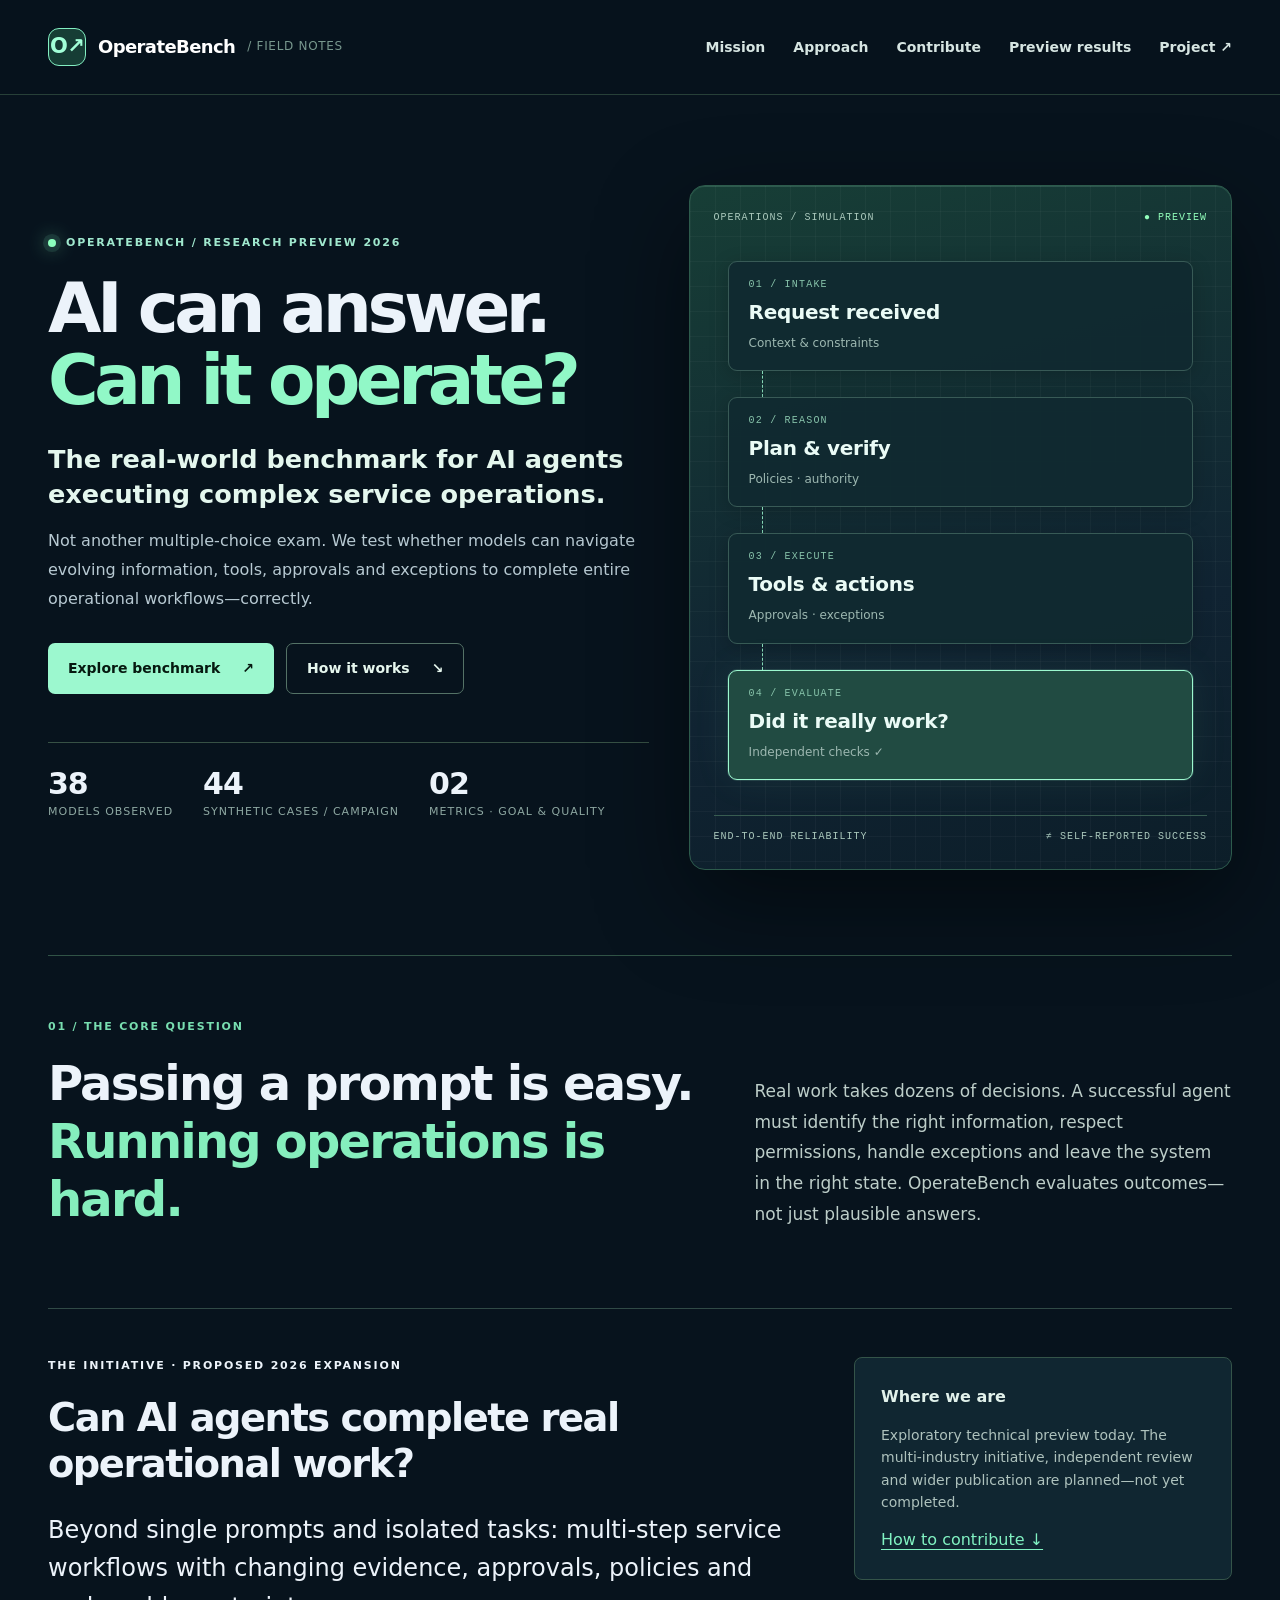
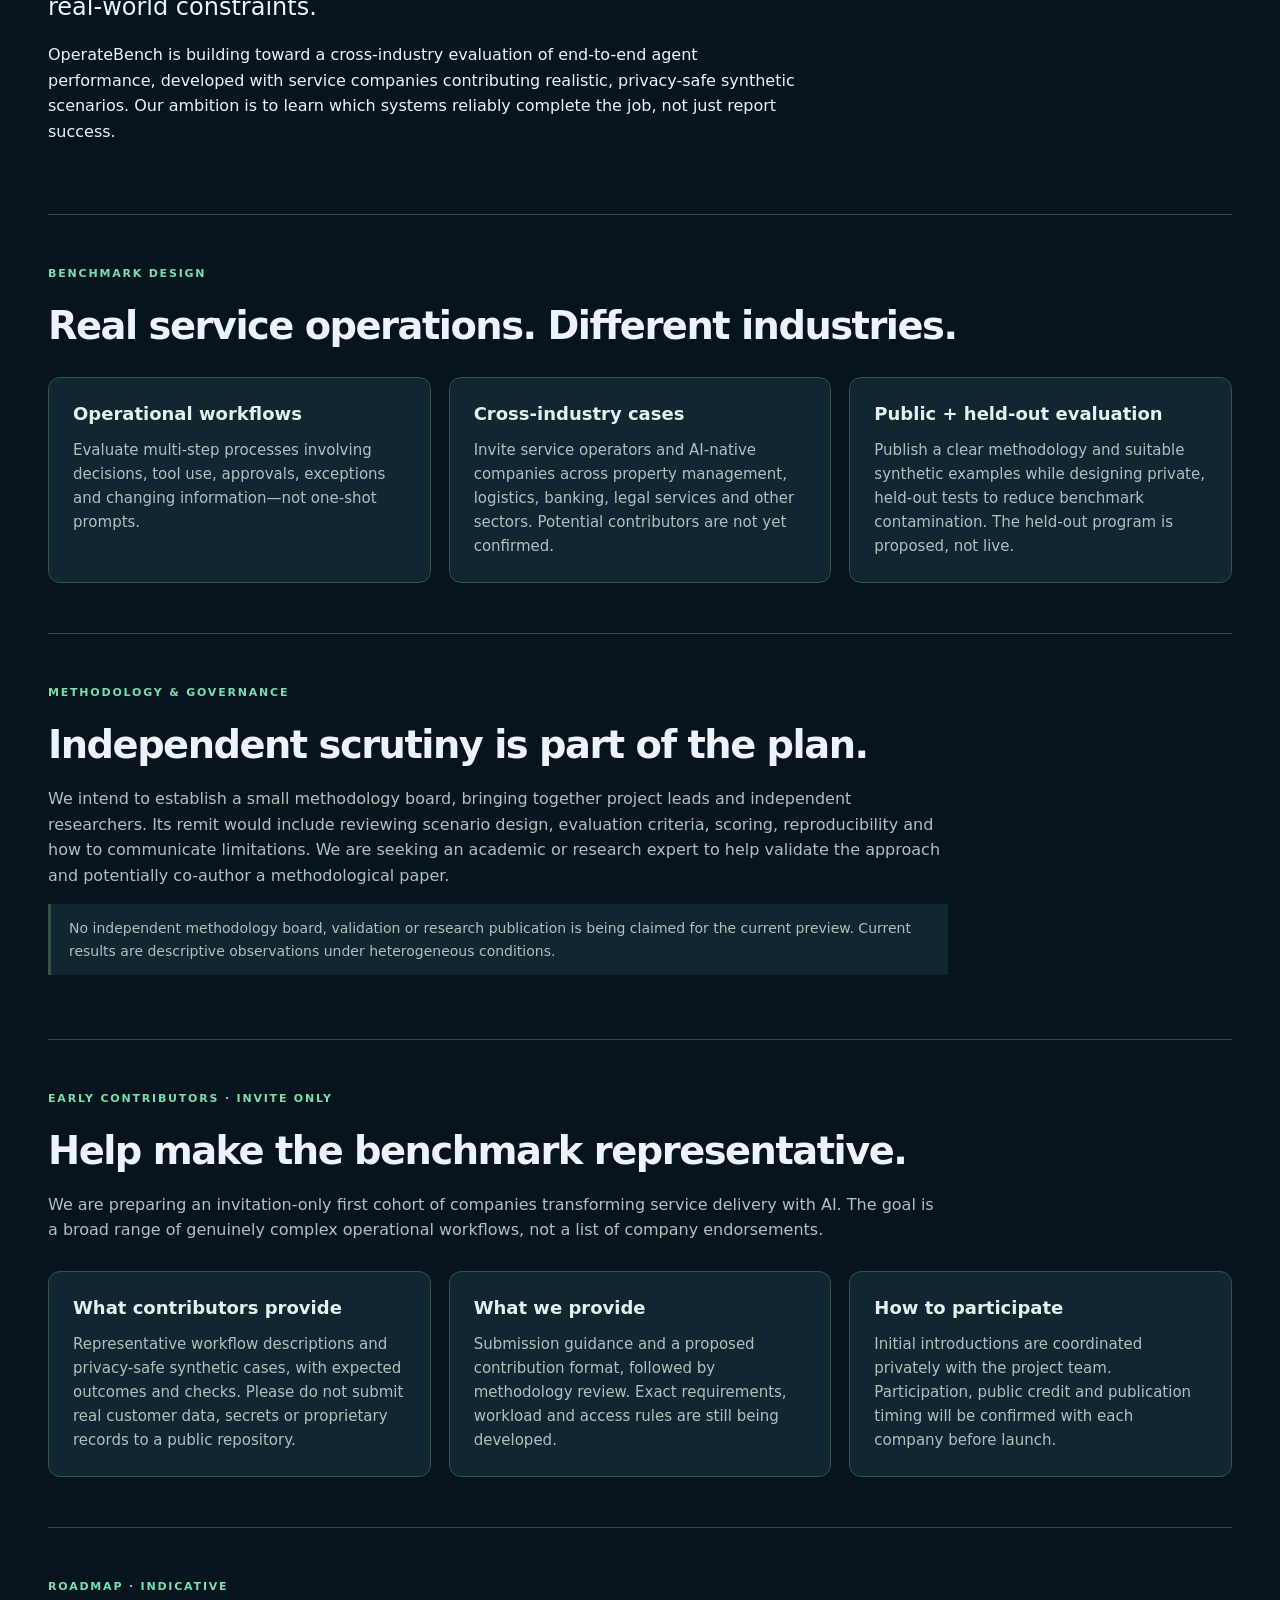
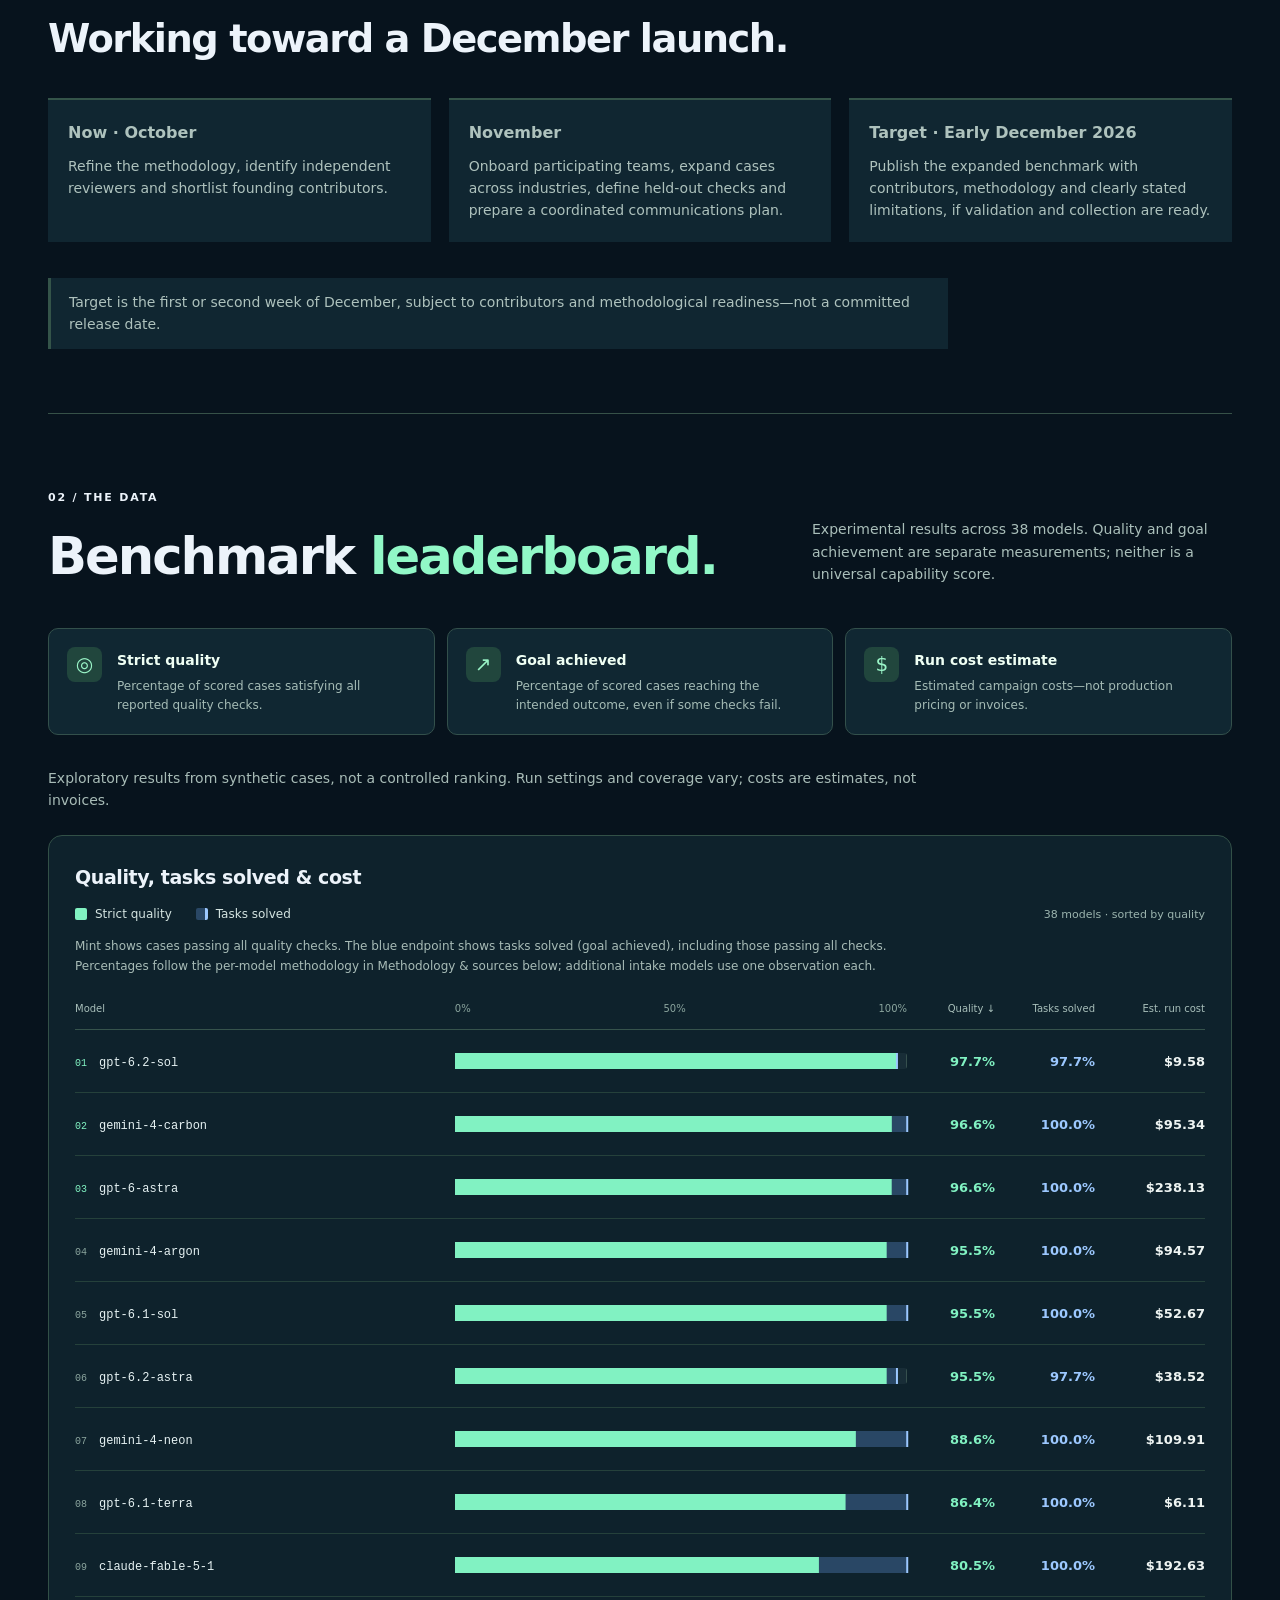
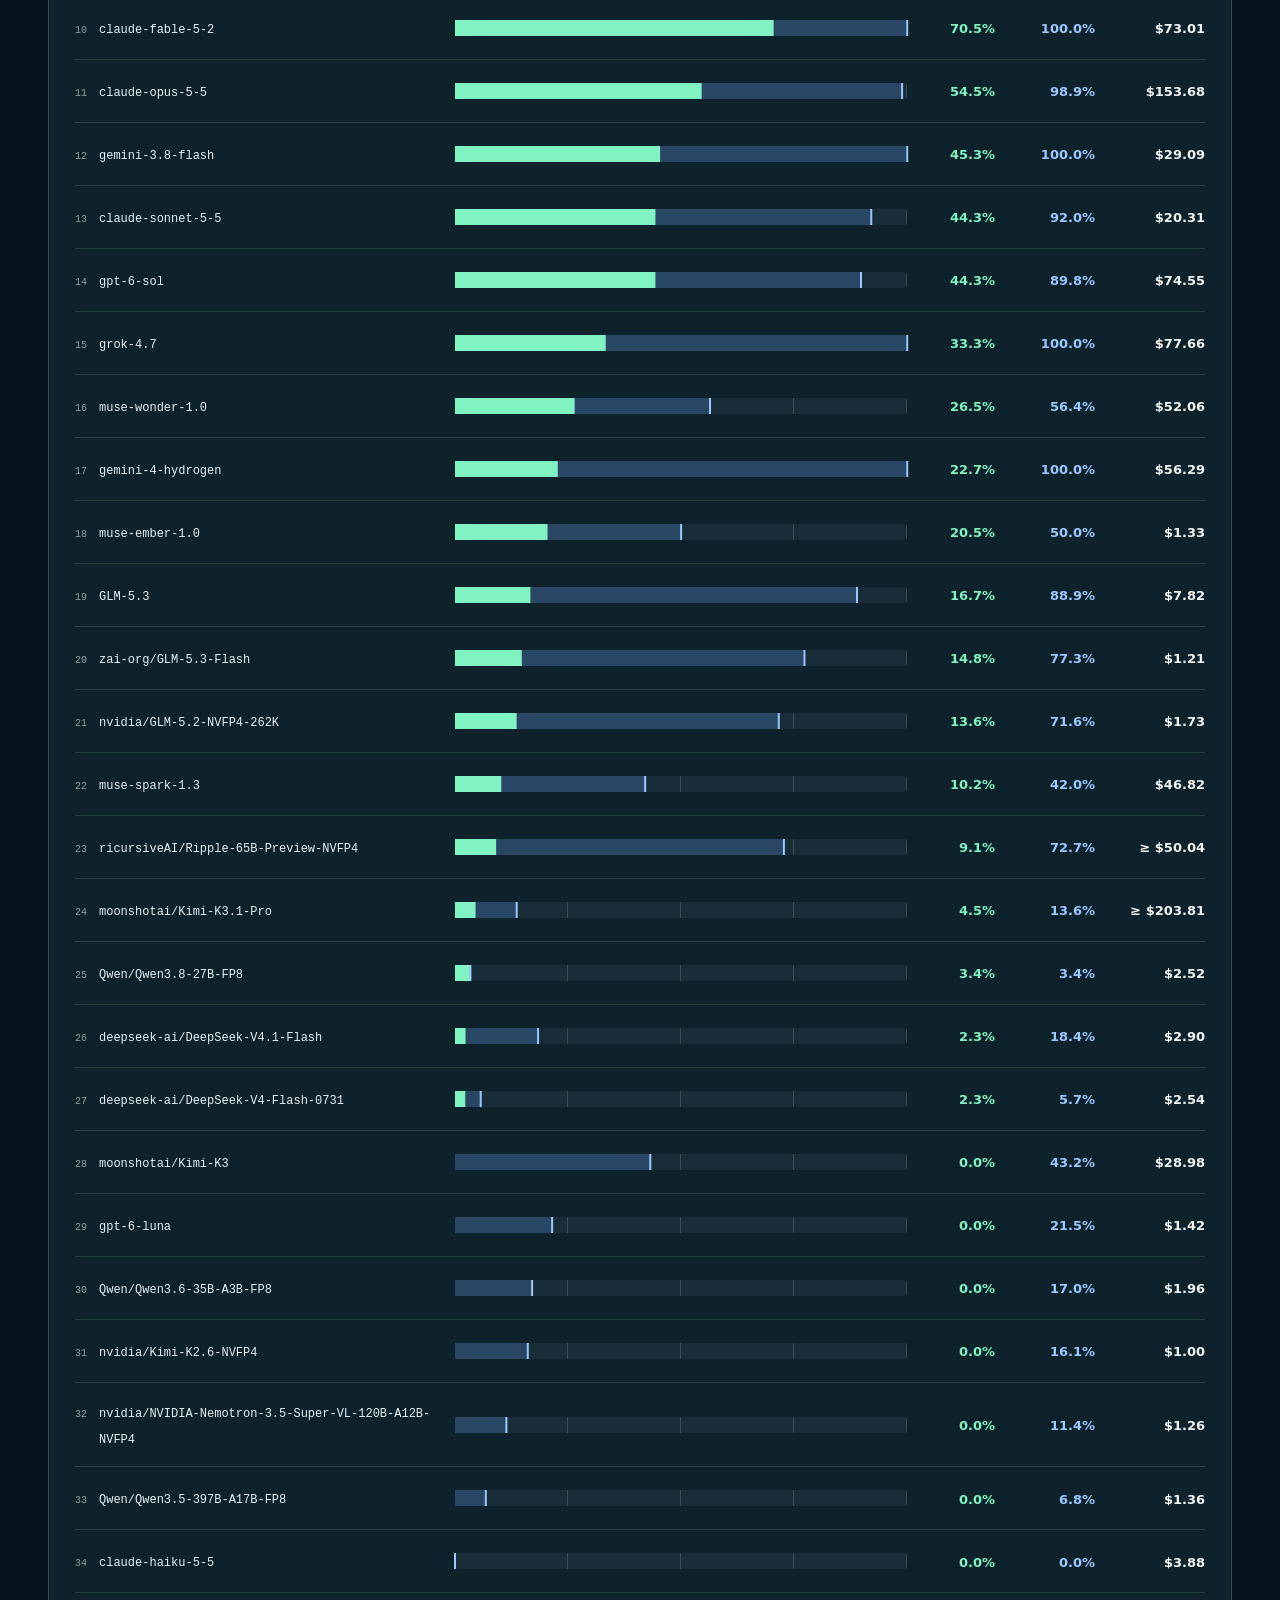
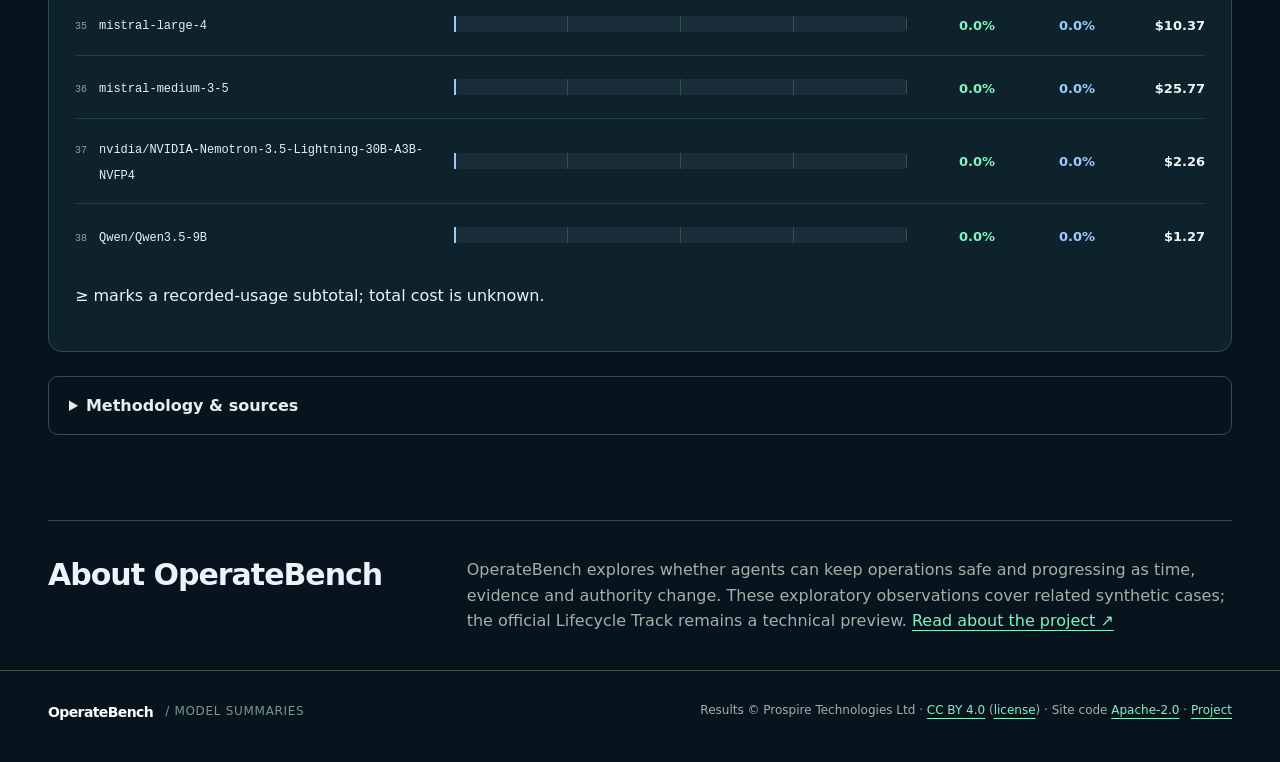
==== commit 3ec4d730: "Publish verified Nemotron same44 results Signed-off-by: Dmitry Khanukov <dmitry@dwelly.group>" ====
--- a/site/index.html
+++ b/site/index.html
@@ -4,7 +4,7 @@
 <meta charset="utf-8">
 <meta name="viewport" content="width=device-width, initial-scale=1">
 <title>OperateBench — Benchmarking AI in Real Operations</title>
-<meta name="description" content="Technical preview and proposed cross-industry evaluation of real-world agent workflows. Current descriptive results for 37 models.">
+<meta name="description" content="Technical preview and proposed cross-industry evaluation of real-world agent workflows. Current descriptive results for 38 models.">
 <meta name="color-scheme" content="light">
 <meta name="theme-color" content="#122c35">
 <meta http-equiv="Content-Security-Policy" content="default-src 'none'; style-src 'self'; base-uri 'none'; form-action 'none'; img-src 'self'">
@@ -15,15 +15,15 @@
 <a class="skip" href="#main">Skip to content</a>
 <header class="masthead"><a class="brand" href="./"><span class="mark" aria-hidden="true">O↗</span>OperateBench <span class="brand-sub">/ Field notes</span></a><nav aria-label="Main"><a href="#mission">Mission</a><a href="#approach">Approach</a><a href="#participate">Contribute</a><a href="#results">Preview results</a><a href="https://github.com/DwellyOrg/OperateBench/tree/963c6b265c71a632d9b333b01e0edcb21685d9e3">Project ↗</a></nav></header>
 <main id="main">
-<section class="hero"><div class="hero-content"><p class="eyebrow"><span class="pulse-dot"></span> OPERATEBENCH / RESEARCH PREVIEW 2026</p><h1>AI can answer.<br><em>Can it operate?</em></h1><p class="lede">The real-world benchmark for AI agents executing complex service operations.</p><p class="hero-body">Not another multiple-choice exam. We test whether models can navigate evolving information, tools, approvals and exceptions to complete entire operational workflows—correctly.</p><div class="hero-actions"><a class="primary-action" href="#results">Explore benchmark <span aria-hidden="true">↗</span></a><a class="secondary-action" href="#approach">How it works <span aria-hidden="true">↘</span></a></div><div class="hero-stats"><div><strong>37</strong><span>models observed</span></div><div><strong>44</strong><span>synthetic cases / campaign</span></div><div><strong>02</strong><span>metrics · goal &amp; quality</span></div></div></div><div class="hero-visual" aria-label="Conceptual agent operations workflow diagram"><div class="visual-top"><span>OPERATIONS / SIMULATION</span><span class="live-indicator">● PREVIEW</span></div><div class="workflow"><div class="workflow-step"><small>01 / INTAKE</small><strong>Request received</strong><span>Context &amp; constraints</span></div><div class="workflow-connector"></div><div class="workflow-step"><small>02 / REASON</small><strong>Plan &amp; verify</strong><span>Policies · authority</span></div><div class="workflow-connector"></div><div class="workflow-step"><small>03 / EXECUTE</small><strong>Tools &amp; actions</strong><span>Approvals · exceptions</span></div><div class="workflow-connector"></div><div class="workflow-step active"><small>04 / EVALUATE</small><strong>Did it really work?</strong><span>Independent checks <span aria-hidden="true">✓</span></span></div></div><div class="visual-bottom"><span>END-TO-END RELIABILITY</span><span>≠ SELF-REPORTED SUCCESS</span></div></div></section><section class="benchmark-intro"><div><p class="eyebrow">01 / THE CORE QUESTION</p><h2>Passing a prompt is easy.<br><span>Running operations is hard.</span></h2></div><p>Real work takes dozens of decisions. A successful agent must identify the right information, respect permissions, handle exceptions and leave the system in the right state. OperateBench evaluates outcomes—not just plausible answers.</p></section>
+<section class="hero"><div class="hero-content"><p class="eyebrow"><span class="pulse-dot"></span> OPERATEBENCH / RESEARCH PREVIEW 2026</p><h1>AI can answer.<br><em>Can it operate?</em></h1><p class="lede">The real-world benchmark for AI agents executing complex service operations.</p><p class="hero-body">Not another multiple-choice exam. We test whether models can navigate evolving information, tools, approvals and exceptions to complete entire operational workflows—correctly.</p><div class="hero-actions"><a class="primary-action" href="#results">Explore benchmark <span aria-hidden="true">↗</span></a><a class="secondary-action" href="#approach">How it works <span aria-hidden="true">↘</span></a></div><div class="hero-stats"><div><strong>38</strong><span>models observed</span></div><div><strong>44</strong><span>synthetic cases / campaign</span></div><div><strong>02</strong><span>metrics · goal &amp; quality</span></div></div></div><div class="hero-visual" aria-label="Conceptual agent operations workflow diagram"><div class="visual-top"><span>OPERATIONS / SIMULATION</span><span class="live-indicator">● PREVIEW</span></div><div class="workflow"><div class="workflow-step"><small>01 / INTAKE</small><strong>Request received</strong><span>Context &amp; constraints</span></div><div class="workflow-connector"></div><div class="workflow-step"><small>02 / REASON</small><strong>Plan &amp; verify</strong><span>Policies · authority</span></div><div class="workflow-connector"></div><div class="workflow-step"><small>03 / EXECUTE</small><strong>Tools &amp; actions</strong><span>Approvals · exceptions</span></div><div class="workflow-connector"></div><div class="workflow-step active"><small>04 / EVALUATE</small><strong>Did it really work?</strong><span>Independent checks <span aria-hidden="true">✓</span></span></div></div><div class="visual-bottom"><span>END-TO-END RELIABILITY</span><span>≠ SELF-REPORTED SUCCESS</span></div></div></section><section class="benchmark-intro"><div><p class="eyebrow">01 / THE CORE QUESTION</p><h2>Passing a prompt is easy.<br><span>Running operations is hard.</span></h2></div><p>Real work takes dozens of decisions. A successful agent must identify the right information, respect permissions, handle exceptions and leave the system in the right state. OperateBench evaluates outcomes—not just plausible answers.</p></section>
 <section class="mission" id="mission" aria-labelledby="mission-title"><div><p class="eyebrow">The initiative · Proposed 2026 expansion</p><h2 id="mission-title">Can AI agents complete real operational work?</h2><p class="lede">Beyond single prompts and isolated tasks: multi-step service workflows with changing evidence, approvals, policies and real-world constraints.</p><p>OperateBench is building toward a cross-industry evaluation of end-to-end agent performance, developed with service companies contributing realistic, privacy-safe synthetic scenarios. Our ambition is to learn which systems reliably complete the job, not just report success.</p></div><aside class="mission-aside"><strong>Where we are</strong><p>Exploratory technical preview today. The multi-industry initiative, independent review and wider publication are planned—not yet completed.</p><a href="#participate">How to contribute ↓</a></aside></section>
 <section class="info-section" id="approach"><p class="eyebrow">Benchmark design</p><h2>Real service operations. Different industries.</h2><div class="info-grid"><article><h3>Operational workflows</h3><p>Evaluate multi-step processes involving decisions, tool use, approvals, exceptions and changing information—not one-shot prompts.</p></article><article><h3>Cross-industry cases</h3><p>Invite service operators and AI-native companies across property management, logistics, banking, legal services and other sectors. Potential contributors are not yet confirmed.</p></article><article><h3>Public + held-out evaluation</h3><p>Publish a clear methodology and suitable synthetic examples while designing private, held-out tests to reduce benchmark contamination. The held-out program is proposed, not live.</p></article></div></section>
 <section class="info-section" id="governance"><p class="eyebrow">Methodology &amp; governance</p><h2>Independent scrutiny is part of the plan.</h2><p>We intend to establish a small methodology board, bringing together project leads and independent researchers. Its remit would include reviewing scenario design, evaluation criteria, scoring, reproducibility and how to communicate limitations. We are seeking an academic or research expert to help validate the approach and potentially co-author a methodological paper.</p><p class="notice">No independent methodology board, validation or research publication is being claimed for the current preview. Current results are descriptive observations under heterogeneous conditions.</p></section>
 <section class="info-section" id="participate"><p class="eyebrow">Early contributors · Invite only</p><h2>Help make the benchmark representative.</h2><p>We are preparing an invitation-only first cohort of companies transforming service delivery with AI. The goal is a broad range of genuinely complex operational workflows, not a list of company endorsements.</p><div class="info-grid"><article><h3>What contributors provide</h3><p>Representative workflow descriptions and privacy-safe synthetic cases, with expected outcomes and checks. Please do not submit real customer data, secrets or proprietary records to a public repository.</p></article><article><h3>What we provide</h3><p>Submission guidance and a proposed contribution format, followed by methodology review. Exact requirements, workload and access rules are still being developed.</p></article><article><h3>How to participate</h3><p>Initial introductions are coordinated privately with the project team. Participation, public credit and publication timing will be confirmed with each company before launch.</p></article></div></section>
 <section class="info-section roadmap" id="roadmap"><p class="eyebrow">Roadmap · Indicative</p><h2>Working toward a December launch.</h2><div class="milestones"><p><strong>Now · October</strong><span>Refine the methodology, identify independent reviewers and shortlist founding contributors.</span></p><p><strong>November</strong><span>Onboard participating teams, expand cases across industries, define held-out checks and prepare a coordinated communications plan.</span></p><p><strong>Target · Early December 2026</strong><span>Publish the expanded benchmark with contributors, methodology and clearly stated limitations, if validation and collection are ready.</span></p></div><p class="notice">Target is the first or second week of December, subject to contributors and methodological readiness—not a committed release date.</p></section>
-<section id="results" aria-labelledby="results-title"><div class="section-heading"><div><p class="eyebrow">02 / THE DATA</p><h2 id="results-title">Benchmark <em>leaderboard.</em></h2></div><p>Experimental results across 37 models. Quality and goal achievement are separate measurements; neither is a universal capability score.</p></div><div class="metric-explainer"><div><span class="metric-glyph">◎</span><div><strong>Strict quality</strong><p>Percentage of scored cases satisfying all reported quality checks.</p></div></div><div><span class="metric-glyph">↗</span><div><strong>Goal achieved</strong><p>Percentage of scored cases reaching the intended outcome, even if some checks fail.</p></div></div><div><span class="metric-glyph">$</span><div><strong>Run cost estimate</strong><p>Estimated campaign costs—not production pricing or invoices.</p></div></div></div><p id="method">Exploratory results from synthetic cases, not a controlled ranking. Run settings and coverage vary; costs are estimates, not invoices.</p>
-<figure class="leaderboard" aria-labelledby="chart-title" aria-describedby="chart-note method"><figcaption id="chart-title">Quality, tasks solved &amp; cost</figcaption><div class="chart-key"><span><i class="quality-key" aria-hidden="true"></i>Strict quality</span><span><i class="goal-key" aria-hidden="true"></i>Tasks solved</span><span class="chart-sort">37 models · sorted by quality</span></div><p id="chart-note">Mint shows cases passing all quality checks. The blue endpoint shows tasks solved (goal achieved), including those passing all checks. Percentages follow the per-model methodology in Methodology &amp; sources below; additional intake models use one observation each.</p><div class="chart-header" aria-hidden="true"><span>Model</span><span class="chart-axis"><span>0%</span><span>50%</span><span>100%</span></span><span>Quality ↓</span><span>Tasks solved</span><span>Est. run cost</span></div><ol class="chart"><li class="chart-row"><div class="chart-model"><span class="chart-rank" aria-hidden="true">01</span><span><code>gpt-6.2-sol</code></span></div><span class="bar" aria-hidden="true"><svg viewBox="0 0 100 16" preserveAspectRatio="none"><rect class="goal-fill" width="97.7272727273" height="16"/><rect class="quality-fill" width="97.7272727273" height="16"/><line class="goal-marker" x1="97.7272727273" x2="97.7272727273" y1="0" y2="16" vector-effect="non-scaling-stroke"/></svg></span><span class="chart-stat quality-stat"><span class="metric-label">Strict quality</span><strong>97.7%</strong></span><span class="chart-stat goal-stat"><span class="metric-label">Tasks solved</span><strong>97.7%</strong></span><span class="chart-stat chart-cost"><span class="metric-label">Est. run cost</span><strong>$9.58</strong></span></li><li class="chart-row"><div class="chart-model"><span class="chart-rank" aria-hidden="true">02</span><span><code>gemini-4-carbon</code></span></div><span class="bar" aria-hidden="true"><svg viewBox="0 0 100 16" preserveAspectRatio="none"><rect class="goal-fill" width="100.0000000000" height="16"/><rect class="quality-fill" width="96.5909090909" height="16"/><line class="goal-marker" x1="100.0000000000" x2="100.0000000000" y1="0" y2="16" vector-effect="non-scaling-stroke"/></svg></span><span class="chart-stat quality-stat"><span class="metric-label">Strict quality</span><strong>96.6%</strong></span><span class="chart-stat goal-stat"><span class="metric-label">Tasks solved</span><strong>100.0%</strong></span><span class="chart-stat chart-cost"><span class="metric-label">Est. run cost</span><strong>$95.34</strong></span></li><li class="chart-row"><div class="chart-model"><span class="chart-rank" aria-hidden="true">03</span><span><code>gpt-6-astra</code></span></div><span class="bar" aria-hidden="true"><svg viewBox="0 0 100 16" preserveAspectRatio="none"><rect class="goal-fill" width="100.0000000000" height="16"/><rect class="quality-fill" width="96.5644820296" height="16"/><line class="goal-marker" x1="100.0000000000" x2="100.0000000000" y1="0" y2="16" vector-effect="non-scaling-stroke"/></svg></span><span class="chart-stat quality-stat"><span class="metric-label">Strict quality</span><strong>96.6%</strong></span><span class="chart-stat goal-stat"><span class="metric-label">Tasks solved</span><strong>100.0%</strong></span><span class="chart-stat chart-cost"><span class="metric-label">Est. run cost</span><strong>$238.13</strong></span></li><li class="chart-row"><div class="chart-model"><span class="chart-rank" aria-hidden="true">04</span><span><code>gemini-4-argon</code></span></div><span class="bar" aria-hidden="true"><svg viewBox="0 0 100 16" preserveAspectRatio="none"><rect class="goal-fill" width="100.0000000000" height="16"/><rect class="quality-fill" width="95.4545454545" height="16"/><line class="goal-marker" x1="100.0000000000" x2="100.0000000000" y1="0" y2="16" vector-effect="non-scaling-stroke"/></svg></span><span class="chart-stat quality-stat"><span class="metric-label">Strict quality</span><strong>95.5%</strong></span><span class="chart-stat goal-stat"><span class="metric-label">Tasks solved</span><strong>100.0%</strong></span><span class="chart-stat chart-cost"><span class="metric-label">Est. run cost</span><strong>$94.57</strong></span></li><li class="chart-row"><div class="chart-model"><span class="chart-rank" aria-hidden="true">05</span><span><code>gpt-6.1-sol</code></span></div><span class="bar" aria-hidden="true"><svg viewBox="0 0 100 16" preserveAspectRatio="none"><rect class="goal-fill" width="100.0000000000" height="16"/><rect class="quality-fill" width="95.4545454545" height="16"/><line class="goal-marker" x1="100.0000000000" x2="100.0000000000" y1="0" y2="16" vector-effect="non-scaling-stroke"/></svg></span><span class="chart-stat quality-stat"><span class="metric-label">Strict quality</span><strong>95.5%</strong></span><span class="chart-stat goal-stat"><span class="metric-label">Tasks solved</span><strong>100.0%</strong></span><span class="chart-stat chart-cost"><span class="metric-label">Est. run cost</span><strong>$52.67</strong></span></li><li class="chart-row"><div class="chart-model"><span class="chart-rank" aria-hidden="true">06</span><span><code>gpt-6.2-astra</code></span></div><span class="bar" aria-hidden="true"><svg viewBox="0 0 100 16" preserveAspectRatio="none"><rect class="goal-fill" width="97.7272727273" height="16"/><rect class="quality-fill" width="95.4545454545" height="16"/><line class="goal-marker" x1="97.7272727273" x2="97.7272727273" y1="0" y2="16" vector-effect="non-scaling-stroke"/></svg></span><span class="chart-stat quality-stat"><span class="metric-label">Strict quality</span><strong>95.5%</strong></span><span class="chart-stat goal-stat"><span class="metric-label">Tasks solved</span><strong>97.7%</strong></span><span class="chart-stat chart-cost"><span class="metric-label">Est. run cost</span><strong>$38.52</strong></span></li><li class="chart-row"><div class="chart-model"><span class="chart-rank" aria-hidden="true">07</span><span><code>gemini-4-neon</code></span></div><span class="bar" aria-hidden="true"><svg viewBox="0 0 100 16" preserveAspectRatio="none"><rect class="goal-fill" width="100.0000000000" height="16"/><rect class="quality-fill" width="88.6363636364" height="16"/><line class="goal-marker" x1="100.0000000000" x2="100.0000000000" y1="0" y2="16" vector-effect="non-scaling-stroke"/></svg></span><span class="chart-stat quality-stat"><span class="metric-label">Strict quality</span><strong>88.6%</strong></span><span class="chart-stat goal-stat"><span class="metric-label">Tasks solved</span><strong>100.0%</strong></span><span class="chart-stat chart-cost"><span class="metric-label">Est. run cost</span><strong>$109.91</strong></span></li><li class="chart-row"><div class="chart-model"><span class="chart-rank" aria-hidden="true">08</span><span><code>gpt-6.1-terra</code></span></div><span class="bar" aria-hidden="true"><svg viewBox="0 0 100 16" preserveAspectRatio="none"><rect class="goal-fill" width="100.0000000000" height="16"/><rect class="quality-fill" width="86.3636363636" height="16"/><line class="goal-marker" x1="100.0000000000" x2="100.0000000000" y1="0" y2="16" vector-effect="non-scaling-stroke"/></svg></span><span class="chart-stat quality-stat"><span class="metric-label">Strict quality</span><strong>86.4%</strong></span><span class="chart-stat goal-stat"><span class="metric-label">Tasks solved</span><strong>100.0%</strong></span><span class="chart-stat chart-cost"><span class="metric-label">Est. run cost</span><strong>$6.11</strong></span></li><li class="chart-row"><div class="chart-model"><span class="chart-rank" aria-hidden="true">09</span><span><code>claude-fable-5-1</code></span></div><span class="bar" aria-hidden="true"><svg viewBox="0 0 100 16" preserveAspectRatio="none"><rect class="goal-fill" width="100.0000000000" height="16"/><rect class="quality-fill" width="80.4704016913" height="16"/><line class="goal-marker" x1="100.0000000000" x2="100.0000000000" y1="0" y2="16" vector-effect="non-scaling-stroke"/></svg></span><span class="chart-stat quality-stat"><span class="metric-label">Strict quality</span><strong>80.5%</strong></span><span class="chart-stat goal-stat"><span class="metric-label">Tasks solved</span><strong>100.0%</strong></span><span class="chart-stat chart-cost"><span class="metric-label">Est. run cost</span><strong>$192.63</strong></span></li><li class="chart-row"><div class="chart-model"><span class="chart-rank" aria-hidden="true">10</span><span><code>claude-fable-5-2</code></span></div><span class="bar" aria-hidden="true"><svg viewBox="0 0 100 16" preserveAspectRatio="none"><rect class="goal-fill" width="100.0000000000" height="16"/><rect class="quality-fill" width="70.4545454545" height="16"/><line class="goal-marker" x1="100.0000000000" x2="100.0000000000" y1="0" y2="16" vector-effect="non-scaling-stroke"/></svg></span><span class="chart-stat quality-stat"><span class="metric-label">Strict quality</span><strong>70.5%</strong></span><span class="chart-stat goal-stat"><span class="metric-label">Tasks solved</span><strong>100.0%</strong></span><span class="chart-stat chart-cost"><span class="metric-label">Est. run cost</span><strong>$73.01</strong></span></li><li class="chart-row"><div class="chart-model"><span class="chart-rank" aria-hidden="true">11</span><span><code>claude-opus-5-5</code></span></div><span class="bar" aria-hidden="true"><svg viewBox="0 0 100 16" preserveAspectRatio="none"><rect class="goal-fill" width="98.8636363636" height="16"/><rect class="quality-fill" width="54.5454545455" height="16"/><line class="goal-marker" x1="98.8636363636" x2="98.8636363636" y1="0" y2="16" vector-effect="non-scaling-stroke"/></svg></span><span class="chart-stat quality-stat"><span class="metric-label">Strict quality</span><strong>54.5%</strong></span><span class="chart-stat goal-stat"><span class="metric-label">Tasks solved</span><strong>98.9%</strong></span><span class="chart-stat chart-cost"><span class="metric-label">Est. run cost</span><strong>$153.68</strong></span></li><li class="chart-row"><div class="chart-model"><span class="chart-rank" aria-hidden="true">12</span><span><code>gemini-3.8-flash</code></span></div><span class="bar" aria-hidden="true"><svg viewBox="0 0 100 16" preserveAspectRatio="none"><rect class="goal-fill" width="100.0000000000" height="16"/><rect class="quality-fill" width="45.3488372093" height="16"/><line class="goal-marker" x1="100.0000000000" x2="100.0000000000" y1="0" y2="16" vector-effect="non-scaling-stroke"/></svg></span><span class="chart-stat quality-stat"><span class="metric-label">Strict quality</span><strong>45.3%</strong></span><span class="chart-stat goal-stat"><span class="metric-label">Tasks solved</span><strong>100.0%</strong></span><span class="chart-stat chart-cost"><span class="metric-label">Est. run cost</span><strong>$29.09</strong></span></li><li class="chart-row"><div class="chart-model"><span class="chart-rank" aria-hidden="true">13</span><span><code>claude-sonnet-5-5</code></span></div><span class="bar" aria-hidden="true"><svg viewBox="0 0 100 16" preserveAspectRatio="none"><rect class="goal-fill" width="92.0454545455" height="16"/><rect class="quality-fill" width="44.3181818182" height="16"/><line class="goal-marker" x1="92.0454545455" x2="92.0454545455" y1="0" y2="16" vector-effect="non-scaling-stroke"/></svg></span><span class="chart-stat quality-stat"><span class="metric-label">Strict quality</span><strong>44.3%</strong></span><span class="chart-stat goal-stat"><span class="metric-label">Tasks solved</span><strong>92.0%</strong></span><span class="chart-stat chart-cost"><span class="metric-label">Est. run cost</span><strong>$20.31</strong></span></li><li class="chart-row"><div class="chart-model"><span class="chart-rank" aria-hidden="true">14</span><span><code>gpt-6-sol</code></span></div><span class="bar" aria-hidden="true"><svg viewBox="0 0 100 16" preserveAspectRatio="none"><rect class="goal-fill" width="89.7727272727" height="16"/><rect class="quality-fill" width="44.3181818182" height="16"/><line class="goal-marker" x1="89.7727272727" x2="89.7727272727" y1="0" y2="16" vector-effect="non-scaling-stroke"/></svg></span><span class="chart-stat quality-stat"><span class="metric-label">Strict quality</span><strong>44.3%</strong></span><span class="chart-stat goal-stat"><span class="metric-label">Tasks solved</span><strong>89.8%</strong></span><span class="chart-stat chart-cost"><span class="metric-label">Est. run cost</span><strong>$74.55</strong></span></li><li class="chart-row"><div class="chart-model"><span class="chart-rank" aria-hidden="true">15</span><span><code>grok-4.7</code></span></div><span class="bar" aria-hidden="true"><svg viewBox="0 0 100 16" preserveAspectRatio="none"><rect class="goal-fill" width="100.0000000000" height="16"/><rect class="quality-fill" width="33.3333333333" height="16"/><line class="goal-marker" x1="100.0000000000" x2="100.0000000000" y1="0" y2="16" vector-effect="non-scaling-stroke"/></svg></span><span class="chart-stat quality-stat"><span class="metric-label">Strict quality</span><strong>33.3%</strong></span><span class="chart-stat goal-stat"><span class="metric-label">Tasks solved</span><strong>100.0%</strong></span><span class="chart-stat chart-cost"><span class="metric-label">Est. run cost</span><strong>$77.66</strong></span></li><li class="chart-row"><div class="chart-model"><span class="chart-rank" aria-hidden="true">16</span><span><code>muse-wonder-1.0</code></span></div><span class="bar" aria-hidden="true"><svg viewBox="0 0 100 16" preserveAspectRatio="none"><rect class="goal-fill" width="56.3953488372" height="16"/><rect class="quality-fill" width="26.4534883721" height="16"/><line class="goal-marker" x1="56.3953488372" x2="56.3953488372" y1="0" y2="16" vector-effect="non-scaling-stroke"/></svg></span><span class="chart-stat quality-stat"><span class="metric-label">Strict quality</span><strong>26.5%</strong></span><span class="chart-stat goal-stat"><span class="metric-label">Tasks solved</span><strong>56.4%</strong></span><span class="chart-stat chart-cost"><span class="metric-label">Est. run cost</span><strong>$52.06</strong></span></li><li class="chart-row"><div class="chart-model"><span class="chart-rank" aria-hidden="true">17</span><span><code>gemini-4-hydrogen</code></span></div><span class="bar" aria-hidden="true"><svg viewBox="0 0 100 16" preserveAspectRatio="none"><rect class="goal-fill" width="100.0000000000" height="16"/><rect class="quality-fill" width="22.7272727273" height="16"/><line class="goal-marker" x1="100.0000000000" x2="100.0000000000" y1="0" y2="16" vector-effect="non-scaling-stroke"/></svg></span><span class="chart-stat quality-stat"><span class="metric-label">Strict quality</span><strong>22.7%</strong></span><span class="chart-stat goal-stat"><span class="metric-label">Tasks solved</span><strong>100.0%</strong></span><span class="chart-stat chart-cost"><span class="metric-label">Est. run cost</span><strong>$56.29</strong></span></li><li class="chart-row"><div class="chart-model"><span class="chart-rank" aria-hidden="true">18</span><span><code>muse-ember-1.0</code></span></div><span class="bar" aria-hidden="true"><svg viewBox="0 0 100 16" preserveAspectRatio="none"><rect class="goal-fill" width="50.0000000000" height="16"/><rect class="quality-fill" width="20.4545454545" height="16"/><line class="goal-marker" x1="50.0000000000" x2="50.0000000000" y1="0" y2="16" vector-effect="non-scaling-stroke"/></svg></span><span class="chart-stat quality-stat"><span class="metric-label">Strict quality</span><strong>20.5%</strong></span><span class="chart-stat goal-stat"><span class="metric-label">Tasks solved</span><strong>50.0%</strong></span><span class="chart-stat chart-cost"><span class="metric-label">Est. run cost</span><strong>$1.33</strong></span></li><li class="chart-row"><div class="chart-model"><span class="chart-rank" aria-hidden="true">19</span><span><code>GLM-5.3</code></span></div><span class="bar" aria-hidden="true"><svg viewBox="0 0 100 16" preserveAspectRatio="none"><rect class="goal-fill" width="88.8888888889" height="16"/><rect class="quality-fill" width="16.6666666667" height="16"/><line class="goal-marker" x1="88.8888888889" x2="88.8888888889" y1="0" y2="16" vector-effect="non-scaling-stroke"/></svg></span><span class="chart-stat quality-stat"><span class="metric-label">Strict quality</span><strong>16.7%</strong></span><span class="chart-stat goal-stat"><span class="metric-label">Tasks solved</span><strong>88.9%</strong></span><span class="chart-stat chart-cost"><span class="metric-label">Est. run cost</span><strong>$7.82</strong></span></li><li class="chart-row"><div class="chart-model"><span class="chart-rank" aria-hidden="true">20</span><span><code>zai-org/GLM-5.3-Flash</code></span></div><span class="bar" aria-hidden="true"><svg viewBox="0 0 100 16" preserveAspectRatio="none"><rect class="goal-fill" width="77.2727272727" height="16"/><rect class="quality-fill" width="14.7727272727" height="16"/><line class="goal-marker" x1="77.2727272727" x2="77.2727272727" y1="0" y2="16" vector-effect="non-scaling-stroke"/></svg></span><span class="chart-stat quality-stat"><span class="metric-label">Strict quality</span><strong>14.8%</strong></span><span class="chart-stat goal-stat"><span class="metric-label">Tasks solved</span><strong>77.3%</strong></span><span class="chart-stat chart-cost"><span class="metric-label">Est. run cost</span><strong>$1.21</strong></span></li><li class="chart-row"><div class="chart-model"><span class="chart-rank" aria-hidden="true">21</span><span><code>nvidia/GLM-5.2-NVFP4-262K</code></span></div><span class="bar" aria-hidden="true"><svg viewBox="0 0 100 16" preserveAspectRatio="none"><rect class="goal-fill" width="71.5909090909" height="16"/><rect class="quality-fill" width="13.6363636364" height="16"/><line class="goal-marker" x1="71.5909090909" x2="71.5909090909" y1="0" y2="16" vector-effect="non-scaling-stroke"/></svg></span><span class="chart-stat quality-stat"><span class="metric-label">Strict quality</span><strong>13.6%</strong></span><span class="chart-stat goal-stat"><span class="metric-label">Tasks solved</span><strong>71.6%</strong></span><span class="chart-stat chart-cost"><span class="metric-label">Est. run cost</span><strong>$1.73</strong></span></li><li class="chart-row"><div class="chart-model"><span class="chart-rank" aria-hidden="true">22</span><span><code>muse-spark-1.3</code></span></div><span class="bar" aria-hidden="true"><svg viewBox="0 0 100 16" preserveAspectRatio="none"><rect class="goal-fill" width="42.0454545455" height="16"/><rect class="quality-fill" width="10.2272727273" height="16"/><line class="goal-marker" x1="42.0454545455" x2="42.0454545455" y1="0" y2="16" vector-effect="non-scaling-stroke"/></svg></span><span class="chart-stat quality-stat"><span class="metric-label">Strict quality</span><strong>10.2%</strong></span><span class="chart-stat goal-stat"><span class="metric-label">Tasks solved</span><strong>42.0%</strong></span><span class="chart-stat chart-cost"><span class="metric-label">Est. run cost</span><strong>$46.82</strong></span></li><li class="chart-row"><div class="chart-model"><span class="chart-rank" aria-hidden="true">23</span><span><code>ricursiveAI/Ripple-65B-Preview-NVFP4</code></span></div><span class="bar" aria-hidden="true"><svg viewBox="0 0 100 16" preserveAspectRatio="none"><rect class="goal-fill" width="72.7272727273" height="16"/><rect class="quality-fill" width="9.0909090909" height="16"/><line class="goal-marker" x1="72.7272727273" x2="72.7272727273" y1="0" y2="16" vector-effect="non-scaling-stroke"/></svg></span><span class="chart-stat quality-stat"><span class="metric-label">Strict quality</span><strong>9.1%</strong></span><span class="chart-stat goal-stat"><span class="metric-label">Tasks solved</span><strong>72.7%</strong></span><span class="chart-stat chart-cost"><span class="metric-label">Est. run cost</span><strong><span aria-label="at least $50.04, recorded usage subtotal">≥ $50.04</span></strong></span></li><li class="chart-row"><div class="chart-model"><span class="chart-rank" aria-hidden="true">24</span><span><code>moonshotai/Kimi-K3.1-Pro</code></span></div><span class="bar" aria-hidden="true"><svg viewBox="0 0 100 16" preserveAspectRatio="none"><rect class="goal-fill" width="13.6363636364" height="16"/><rect class="quality-fill" width="4.5454545455" height="16"/><line class="goal-marker" x1="13.6363636364" x2="13.6363636364" y1="0" y2="16" vector-effect="non-scaling-stroke"/></svg></span><span class="chart-stat quality-stat"><span class="metric-label">Strict quality</span><strong>4.5%</strong></span><span class="chart-stat goal-stat"><span class="metric-label">Tasks solved</span><strong>13.6%</strong></span><span class="chart-stat chart-cost"><span class="metric-label">Est. run cost</span><strong><span aria-label="at least $203.81, recorded usage subtotal">≥ $203.81</span></strong></span></li><li class="chart-row"><div class="chart-model"><span class="chart-rank" aria-hidden="true">25</span><span><code>Qwen/Qwen3.8-27B-FP8</code></span></div><span class="bar" aria-hidden="true"><svg viewBox="0 0 100 16" preserveAspectRatio="none"><rect class="goal-fill" width="3.4090909091" height="16"/><rect class="quality-fill" width="3.4090909091" height="16"/><line class="goal-marker" x1="3.4090909091" x2="3.4090909091" y1="0" y2="16" vector-effect="non-scaling-stroke"/></svg></span><span class="chart-stat quality-stat"><span class="metric-label">Strict quality</span><strong>3.4%</strong></span><span class="chart-stat goal-stat"><span class="metric-label">Tasks solved</span><strong>3.4%</strong></span><span class="chart-stat chart-cost"><span class="metric-label">Est. run cost</span><strong>$2.52</strong></span></li><li class="chart-row"><div class="chart-model"><span class="chart-rank" aria-hidden="true">26</span><span><code>deepseek-ai/DeepSeek-V4.1-Flash</code></span></div><span class="bar" aria-hidden="true"><svg viewBox="0 0 100 16" preserveAspectRatio="none"><rect class="goal-fill" width="18.3668076110" height="16"/><rect class="quality-fill" width="2.3255813953" height="16"/><line class="goal-marker" x1="18.3668076110" x2="18.3668076110" y1="0" y2="16" vector-effect="non-scaling-stroke"/></svg></span><span class="chart-stat quality-stat"><span class="metric-label">Strict quality</span><strong>2.3%</strong></span><span class="chart-stat goal-stat"><span class="metric-label">Tasks solved</span><strong>18.4%</strong></span><span class="chart-stat chart-cost"><span class="metric-label">Est. run cost</span><strong>$2.90</strong></span></li><li class="chart-row"><div class="chart-model"><span class="chart-rank" aria-hidden="true">27</span><span><code>deepseek-ai/DeepSeek-V4-Flash-0731</code></span></div><span class="bar" aria-hidden="true"><svg viewBox="0 0 100 16" preserveAspectRatio="none"><rect class="goal-fill" width="5.6818181818" height="16"/><rect class="quality-fill" width="2.2727272727" height="16"/><line class="goal-marker" x1="5.6818181818" x2="5.6818181818" y1="0" y2="16" vector-effect="non-scaling-stroke"/></svg></span><span class="chart-stat quality-stat"><span class="metric-label">Strict quality</span><strong>2.3%</strong></span><span class="chart-stat goal-stat"><span class="metric-label">Tasks solved</span><strong>5.7%</strong></span><span class="chart-stat chart-cost"><span class="metric-label">Est. run cost</span><strong>$2.54</strong></span></li><li class="chart-row"><div class="chart-model"><span class="chart-rank" aria-hidden="true">28</span><span><code>moonshotai/Kimi-K3</code></span></div><span class="bar" aria-hidden="true"><svg viewBox="0 0 100 16" preserveAspectRatio="none"><rect class="goal-fill" width="43.1818181818" height="16"/><rect class="quality-fill" width="0.0000000000" height="16"/><line class="goal-marker" x1="43.1818181818" x2="43.1818181818" y1="0" y2="16" vector-effect="non-scaling-stroke"/></svg></span><span class="chart-stat quality-stat"><span class="metric-label">Strict quality</span><strong>0.0%</strong></span><span class="chart-stat goal-stat"><span class="metric-label">Tasks solved</span><strong>43.2%</strong></span><span class="chart-stat chart-cost"><span class="metric-label">Est. run cost</span><strong>$28.98</strong></span></li><li class="chart-row"><div class="chart-model"><span class="chart-rank" aria-hidden="true">29</span><span><code>gpt-6-luna</code></span></div><span class="bar" aria-hidden="true"><svg viewBox="0 0 100 16" preserveAspectRatio="none"><rect class="goal-fill" width="21.4772727273" height="16"/><rect class="quality-fill" width="0.0000000000" height="16"/><line class="goal-marker" x1="21.4772727273" x2="21.4772727273" y1="0" y2="16" vector-effect="non-scaling-stroke"/></svg></span><span class="chart-stat quality-stat"><span class="metric-label">Strict quality</span><strong>0.0%</strong></span><span class="chart-stat goal-stat"><span class="metric-label">Tasks solved</span><strong>21.5%</strong></span><span class="chart-stat chart-cost"><span class="metric-label">Est. run cost</span><strong>$1.42</strong></span></li><li class="chart-row"><div class="chart-model"><span class="chart-rank" aria-hidden="true">30</span><span><code>Qwen/Qwen3.6-35B-A3B-FP8</code></span></div><span class="bar" aria-hidden="true"><svg viewBox="0 0 100 16" preserveAspectRatio="none"><rect class="goal-fill" width="17.0454545455" height="16"/><rect class="quality-fill" width="0.0000000000" height="16"/><line class="goal-marker" x1="17.0454545455" x2="17.0454545455" y1="0" y2="16" vector-effect="non-scaling-stroke"/></svg></span><span class="chart-stat quality-stat"><span class="metric-label">Strict quality</span><strong>0.0%</strong></span><span class="chart-stat goal-stat"><span class="metric-label">Tasks solved</span><strong>17.0%</strong></span><span class="chart-stat chart-cost"><span class="metric-label">Est. run cost</span><strong>$1.96</strong></span></li><li class="chart-row"><div class="chart-model"><span class="chart-rank" aria-hidden="true">31</span><span><code>nvidia/Kimi-K2.6-NVFP4</code></span></div><span class="bar" aria-hidden="true"><svg viewBox="0 0 100 16" preserveAspectRatio="none"><rect class="goal-fill" width="16.0940803383" height="16"/><rect class="quality-fill" width="0.0000000000" height="16"/><line class="goal-marker" x1="16.0940803383" x2="16.0940803383" y1="0" y2="16" vector-effect="non-scaling-stroke"/></svg></span><span class="chart-stat quality-stat"><span class="metric-label">Strict quality</span><strong>0.0%</strong></span><span class="chart-stat goal-stat"><span class="metric-label">Tasks solved</span><strong>16.1%</strong></span><span class="chart-stat chart-cost"><span class="metric-label">Est. run cost</span><strong>$1.00</strong></span></li><li class="chart-row"><div class="chart-model"><span class="chart-rank" aria-hidden="true">32</span><span><code>Qwen/Qwen3.5-397B-A17B-FP8</code></span></div><span class="bar" aria-hidden="true"><svg viewBox="0 0 100 16" preserveAspectRatio="none"><rect class="goal-fill" width="6.8181818182" height="16"/><rect class="quality-fill" width="0.0000000000" height="16"/><line class="goal-marker" x1="6.8181818182" x2="6.8181818182" y1="0" y2="16" vector-effect="non-scaling-stroke"/></svg></span><span class="chart-stat quality-stat"><span class="metric-label">Strict quality</span><strong>0.0%</strong></span><span class="chart-stat goal-stat"><span class="metric-label">Tasks solved</span><strong>6.8%</strong></span><span class="chart-stat chart-cost"><span class="metric-label">Est. run cost</span><strong>$1.36</strong></span></li><li class="chart-row"><div class="chart-model"><span class="chart-rank" aria-hidden="true">33</span><span><code>claude-haiku-5-5</code></span></div><span class="bar" aria-hidden="true"><svg viewBox="0 0 100 16" preserveAspectRatio="none"><rect class="goal-fill" width="0.0000000000" height="16"/><rect class="quality-fill" width="0.0000000000" height="16"/><line class="goal-marker" x1="0.0000000000" x2="0.0000000000" y1="0" y2="16" vector-effect="non-scaling-stroke"/></svg></span><span class="chart-stat quality-stat"><span class="metric-label">Strict quality</span><strong>0.0%</strong></span><span class="chart-stat goal-stat"><span class="metric-label">Tasks solved</span><strong>0.0%</strong></span><span class="chart-stat chart-cost"><span class="metric-label">Est. run cost</span><strong>$3.88</strong></span></li><li class="chart-row"><div class="chart-model"><span class="chart-rank" aria-hidden="true">34</span><span><code>mistral-large-4</code></span></div><span class="bar" aria-hidden="true"><svg viewBox="0 0 100 16" preserveAspectRatio="none"><rect class="goal-fill" width="0.0000000000" height="16"/><rect class="quality-fill" width="0.0000000000" height="16"/><line class="goal-marker" x1="0.0000000000" x2="0.0000000000" y1="0" y2="16" vector-effect="non-scaling-stroke"/></svg></span><span class="chart-stat quality-stat"><span class="metric-label">Strict quality</span><strong>0.0%</strong></span><span class="chart-stat goal-stat"><span class="metric-label">Tasks solved</span><strong>0.0%</strong></span><span class="chart-stat chart-cost"><span class="metric-label">Est. run cost</span><strong>$10.37</strong></span></li><li class="chart-row"><div class="chart-model"><span class="chart-rank" aria-hidden="true">35</span><span><code>mistral-medium-3-5</code></span></div><span class="bar" aria-hidden="true"><svg viewBox="0 0 100 16" preserveAspectRatio="none"><rect class="goal-fill" width="0.0000000000" height="16"/><rect class="quality-fill" width="0.0000000000" height="16"/><line class="goal-marker" x1="0.0000000000" x2="0.0000000000" y1="0" y2="16" vector-effect="non-scaling-stroke"/></svg></span><span class="chart-stat quality-stat"><span class="metric-label">Strict quality</span><strong>0.0%</strong></span><span class="chart-stat goal-stat"><span class="metric-label">Tasks solved</span><strong>0.0%</strong></span><span class="chart-stat chart-cost"><span class="metric-label">Est. run cost</span><strong>$25.77</strong></span></li><li class="chart-row"><div class="chart-model"><span class="chart-rank" aria-hidden="true">36</span><span><code>nvidia/NVIDIA-Nemotron-3.5-Lightning-30B-A3B-NVFP4</code></span></div><span class="bar" aria-hidden="true"><svg viewBox="0 0 100 16" preserveAspectRatio="none"><rect class="goal-fill" width="0.0000000000" height="16"/><rect class="quality-fill" width="0.0000000000" height="16"/><line class="goal-marker" x1="0.0000000000" x2="0.0000000000" y1="0" y2="16" vector-effect="non-scaling-stroke"/></svg></span><span class="chart-stat quality-stat"><span class="metric-label">Strict quality</span><strong>0.0%</strong></span><span class="chart-stat goal-stat"><span class="metric-label">Tasks solved</span><strong>0.0%</strong></span><span class="chart-stat chart-cost"><span class="metric-label">Est. run cost</span><strong>$2.26</strong></span></li><li class="chart-row"><div class="chart-model"><span class="chart-rank" aria-hidden="true">37</span><span><code>Qwen/Qwen3.5-9B</code></span></div><span class="bar" aria-hidden="true"><svg viewBox="0 0 100 16" preserveAspectRatio="none"><rect class="goal-fill" width="0.0000000000" height="16"/><rect class="quality-fill" width="0.0000000000" height="16"/><line class="goal-marker" x1="0.0000000000" x2="0.0000000000" y1="0" y2="16" vector-effect="non-scaling-stroke"/></svg></span><span class="chart-stat quality-stat"><span class="metric-label">Strict quality</span><strong>0.0%</strong></span><span class="chart-stat goal-stat"><span class="metric-label">Tasks solved</span><strong>0.0%</strong></span><span class="chart-stat chart-cost"><span class="metric-label">Est. run cost</span><strong>$1.27</strong></span></li></ol><p>≥ marks a recorded-usage subtotal; total cost is unknown.</p></figure>
-<details class="methodology"><summary>Methodology &amp; sources</summary><p>Fable 5.2 uses the best-quality of two runs (one whole observation); other models retain their existing aggregation, with heterogeneous runtime/evaluator versions and provider settings: descriptive, not a controlled ranking. Additional intake models use one observation each. For the original 21, two-rate means are retained; the six additional models and both OpenAI 6.2 models have one observation each. Rates are conditional on scored coverage; technical exclusions and interrupted aborts are not quality failures. Corrected technical attempts replace only excluded or aborted original cells within the same observation; source revisions and admission registry mappings differ across original and correction attempts. Compliance 0.3.0 applies to the additional observations; historical grades remain frozen. Original reported grades and the known correction are explained by the <a href="https://github.com/DwellyOrg/OperateBench/blob/3672fdeb6153e6677f5d36d6e6628f50f2efb1d5/docs/studies/2026-10-observations.md">pinned observation study</a>.</p><p id="cost-note">For gemini-4-hydrogen, gemini-4-neon, low thinking was requested; the served setting is not independently attested. gemini-4-hydrogen, gemini-4-neon: One observation on the same 44 cases. Low thinking requested on the native Google API. Estimated pre-tax USD from reported input, implicit cache and output tokens at published Standard rates; thinking is counted once within output. All attempts included. No paid grounding tools. Additional fees are unknown; this is not an invoice. muse-ember-1.0: One observation on the same 44 cases. Minimal reasoning requested on the native Meta Responses API. Conditional pre-tax estimate from reported input, cached input and output tokens at published Standard tariffs. The default service tier echo does not independently attest account billing mode. All 45 attempts included, including 52 responses from the retained unscored technical attempt. Reasoning is counted once within output. Additional fees and invoice totals are unknown. Technical correction used a linked later source revision with unchanged Core, instructions, evaluator and cases. ricursiveAI/Ripple-65B-Preview-NVFP4: One observation on the same 44 cases using native River generation and provider-default reasoning. Conditional conservative token estimate uses the published native sampling tariff captured on 19 November 2026: 1 USD per million input tokens and 3 USD per million output tokens. Cached input is not discounted because native scalar presence is indeterminate; separate reasoning usage is unavailable. Reported usage from all 51 retained attempts is included. The displayed lower bound applies to this conservative reported-usage estimate, not to actual charges or the invoice. Interrupted and excluded attempts retain unknown usage and liability; unknown reservation exposure is not added to observed cost. Full cost, fees and invoice remain unknown. Native responses do not independently attest returned model identity or reasoning mode. Every scored record was replayed with its original evaluator. Technical attempts retain both actual public source revisions. One observation is not a statistical performance estimate. moonshotai/Kimi-K3.1-Pro: One observation on the same 44 cases with reasoning off. Reported token estimate uses River published input and output prices captured on 19 November 2026. All reported cached input and reasoning output counters were zero. The observed amount includes retained usage from all 89 attempts and is a lower bound on the reported usage estimate, not an upper bound on total cost. The 41 unpriced rate limit responses and four interrupted attempts retain unknown usage and liability; one interrupted request has no journal reservation. Unknown reservation exposure is not added to observed cost. Additional fees and invoice are unknown. Results from one observation are not a statistical performance estimate. Later corrections used their original frozen source and evaluator. OpenAI 6.2 costs estimate known recorded token usage at Standard and cache-TTL rates for one 44-case observation with declared technical-recovery inclusion. Missing usage remains unknown; no extrapolation is applied. These are estimates, not invoices. gpt-6.2-astra: estimate includes all recorded token usage in the scored observation and 44 retained technical first-response attempts. Their known overhead is 1.7911276 USD. Explicit cache TTL partitions are used; reasoning is already included in output. Additional fees unknown; not an invoice. gpt-6.2-sol: estimate includes all recorded token usage in the scored observation and 44 retained technical first-response attempts. Their known overhead is 0.4501136 USD. Explicit cache TTL partitions are used; reasoning is already included in output. Additional fees unknown; not an invoice. Carbon costs average reported-usage estimates for one 44-case observation at official current tariffs; stand-alone diagnostics are excluded from costs and quality; missing usage is excluded. These are estimates, not invoices. Fable costs use the selected best-quality observation’s reported-usage estimates for one 44-case observation at official current tariffs; stand-alone diagnostics are excluded from costs and quality; missing usage is excluded. These are estimates, not invoices. November costs average reported-usage estimates for one 44-case observation at official current tariffs; stand-alone diagnostics are excluded from costs and quality; missing usage is excluded. These are estimates, not invoices. The original 21 retain historical campaign tariffs and River owner scenarios, including known retries. Some estimates have incomplete recorded usage. The six additional estimates use official current API rates as of 2026-10-30; gpt-6.1-terra covers complete recorded usage. claude-haiku-5-5, mistral-large-4, grok-4.7, GLM-5.3, moonshotai/Kimi-K3 cover retained recorded usage only; missing usage is excluded. All costs are estimates, not invoices. For the original 21 only: River uses owner-selected $0.12/$0.01/$0.50 per million input/cached-input/output tokens; ranges compare hypothetical all-cached versus no-cache usage. Other estimates retain campaign tariffs.</p><p><a href="./MODEL_AVERAGES.json" download>Download model summaries (JSON) ↓</a></p><p><a href="./MOONSHOTAI_KIMI_K3_1_PRO.json">moonshotai/Kimi-K3.1-Pro observation aggregates (JSON)</a> · <a href="https://github.com/DwellyOrg/OperateBench/tree/1fdb4a470231088cb05adf3daa4fb867e228d02a">primary actual source revision for moonshotai/Kimi-K3.1-Pro</a> · <a href="https://github.com/DwellyOrg/OperateBench/tree/9e7464c1924432787c8ba8582cde42aa5d058d20">additional technical source 9e7464c1924432787c8ba8582cde42aa5d058d20 for moonshotai/Kimi-K3.1-Pro</a></p><p><a href="./RICURSIVEAI_RIPPLE_65B_PREVIEW_NVFP4.json">ricursiveAI/Ripple-65B-Preview-NVFP4 observation aggregates (JSON)</a> · <a href="https://github.com/DwellyOrg/OperateBench/tree/5964fccc610c807c94809eb5c05ac02bc449b6c6">primary actual source revision for ricursiveAI/Ripple-65B-Preview-NVFP4</a> · <a href="https://github.com/DwellyOrg/OperateBench/tree/1fdb4a470231088cb05adf3daa4fb867e228d02a">additional technical source 1fdb4a470231088cb05adf3daa4fb867e228d02a for ricursiveAI/Ripple-65B-Preview-NVFP4</a></p><p><a href="./MUSE_EMBER_1_0.json">muse-ember-1.0 observation aggregates (JSON)</a> · <a href="https://github.com/DwellyOrg/OperateBench/tree/1fdb4a470231088cb05adf3daa4fb867e228d02a">primary actual source revision for muse-ember-1.0</a> · <a href="https://github.com/DwellyOrg/OperateBench/tree/9e7464c1924432787c8ba8582cde42aa5d058d20">additional technical source 9e7464c1924432787c8ba8582cde42aa5d058d20 for muse-ember-1.0</a></p><p><a href="./GEMINI_4_NEON.json">gemini-4-neon observation aggregates (JSON)</a> · <a href="https://github.com/DwellyOrg/OperateBench/tree/1fdb4a470231088cb05adf3daa4fb867e228d02a">primary actual source revision for gemini-4-neon</a></p><p><a href="./GEMINI_4_HYDROGEN.json">gemini-4-hydrogen observation aggregates (JSON)</a> · <a href="https://github.com/DwellyOrg/OperateBench/tree/1fdb4a470231088cb05adf3daa4fb867e228d02a">primary actual source revision for gemini-4-hydrogen</a></p><p><a href="./GPT_6_2_SOL.json">gpt-6.2-sol observation aggregates</a> · <a href="https://github.com/DwellyOrg/OperateBench/tree/89bb9f6342c5f23c1fd031b84f56d805195dbe28">actual source revision</a></p><p><a href="./GPT_6_2_ASTRA.json">gpt-6.2-astra observation aggregates</a> · <a href="https://github.com/DwellyOrg/OperateBench/tree/89bb9f6342c5f23c1fd031b84f56d805195dbe28">actual source revision</a></p><p><a href="./CARBON_20261111.json">Carbon observation aggregates</a></p><p><a href="./ANTHROPIC_52_20261110.json">Fable observation aggregates</a></p><p><a href="./NOVEMBER_20261105.json">November observation aggregates</a></p><p>Results adapted from the <a href="https://github.com/DwellyOrg/OperateBench/blob/963c6b265c71a632d9b333b01e0edcb21685d9e3/docs/MODEL_RESULTS.md">pinned public OperateBench table</a> and owner-authorized Gemini, repeat and <a href="./AVERAGE_COSTS.json">cost aggregates</a> and <a href="./SELECTED_SIX_20261029.json">additional model aggregates</a> and <a href="./SELECTED_SIX_COSTS_20261030.json">current cost aggregates and assumptions</a>, owned by Prospire Technologies Ltd, under <a href="https://creativecommons.org/licenses/by/4.0/">CC BY 4.0</a> (<a href="./LICENSE-DATA">license text</a>). Site code: Apache-2.0. No independent authorship of the source results is claimed.</p></details></section>
+<section id="results" aria-labelledby="results-title"><div class="section-heading"><div><p class="eyebrow">02 / THE DATA</p><h2 id="results-title">Benchmark <em>leaderboard.</em></h2></div><p>Experimental results across 38 models. Quality and goal achievement are separate measurements; neither is a universal capability score.</p></div><div class="metric-explainer"><div><span class="metric-glyph">◎</span><div><strong>Strict quality</strong><p>Percentage of scored cases satisfying all reported quality checks.</p></div></div><div><span class="metric-glyph">↗</span><div><strong>Goal achieved</strong><p>Percentage of scored cases reaching the intended outcome, even if some checks fail.</p></div></div><div><span class="metric-glyph">$</span><div><strong>Run cost estimate</strong><p>Estimated campaign costs—not production pricing or invoices.</p></div></div></div><p id="method">Exploratory results from synthetic cases, not a controlled ranking. Run settings and coverage vary; costs are estimates, not invoices.</p>
+<figure class="leaderboard" aria-labelledby="chart-title" aria-describedby="chart-note method"><figcaption id="chart-title">Quality, tasks solved &amp; cost</figcaption><div class="chart-key"><span><i class="quality-key" aria-hidden="true"></i>Strict quality</span><span><i class="goal-key" aria-hidden="true"></i>Tasks solved</span><span class="chart-sort">38 models · sorted by quality</span></div><p id="chart-note">Mint shows cases passing all quality checks. The blue endpoint shows tasks solved (goal achieved), including those passing all checks. Percentages follow the per-model methodology in Methodology &amp; sources below; additional intake models use one observation each.</p><div class="chart-header" aria-hidden="true"><span>Model</span><span class="chart-axis"><span>0%</span><span>50%</span><span>100%</span></span><span>Quality ↓</span><span>Tasks solved</span><span>Est. run cost</span></div><ol class="chart"><li class="chart-row"><div class="chart-model"><span class="chart-rank" aria-hidden="true">01</span><span><code>gpt-6.2-sol</code></span></div><span class="bar" aria-hidden="true"><svg viewBox="0 0 100 16" preserveAspectRatio="none"><rect class="goal-fill" width="97.7272727273" height="16"/><rect class="quality-fill" width="97.7272727273" height="16"/><line class="goal-marker" x1="97.7272727273" x2="97.7272727273" y1="0" y2="16" vector-effect="non-scaling-stroke"/></svg></span><span class="chart-stat quality-stat"><span class="metric-label">Strict quality</span><strong>97.7%</strong></span><span class="chart-stat goal-stat"><span class="metric-label">Tasks solved</span><strong>97.7%</strong></span><span class="chart-stat chart-cost"><span class="metric-label">Est. run cost</span><strong>$9.58</strong></span></li><li class="chart-row"><div class="chart-model"><span class="chart-rank" aria-hidden="true">02</span><span><code>gemini-4-carbon</code></span></div><span class="bar" aria-hidden="true"><svg viewBox="0 0 100 16" preserveAspectRatio="none"><rect class="goal-fill" width="100.0000000000" height="16"/><rect class="quality-fill" width="96.5909090909" height="16"/><line class="goal-marker" x1="100.0000000000" x2="100.0000000000" y1="0" y2="16" vector-effect="non-scaling-stroke"/></svg></span><span class="chart-stat quality-stat"><span class="metric-label">Strict quality</span><strong>96.6%</strong></span><span class="chart-stat goal-stat"><span class="metric-label">Tasks solved</span><strong>100.0%</strong></span><span class="chart-stat chart-cost"><span class="metric-label">Est. run cost</span><strong>$95.34</strong></span></li><li class="chart-row"><div class="chart-model"><span class="chart-rank" aria-hidden="true">03</span><span><code>gpt-6-astra</code></span></div><span class="bar" aria-hidden="true"><svg viewBox="0 0 100 16" preserveAspectRatio="none"><rect class="goal-fill" width="100.0000000000" height="16"/><rect class="quality-fill" width="96.5644820296" height="16"/><line class="goal-marker" x1="100.0000000000" x2="100.0000000000" y1="0" y2="16" vector-effect="non-scaling-stroke"/></svg></span><span class="chart-stat quality-stat"><span class="metric-label">Strict quality</span><strong>96.6%</strong></span><span class="chart-stat goal-stat"><span class="metric-label">Tasks solved</span><strong>100.0%</strong></span><span class="chart-stat chart-cost"><span class="metric-label">Est. run cost</span><strong>$238.13</strong></span></li><li class="chart-row"><div class="chart-model"><span class="chart-rank" aria-hidden="true">04</span><span><code>gemini-4-argon</code></span></div><span class="bar" aria-hidden="true"><svg viewBox="0 0 100 16" preserveAspectRatio="none"><rect class="goal-fill" width="100.0000000000" height="16"/><rect class="quality-fill" width="95.4545454545" height="16"/><line class="goal-marker" x1="100.0000000000" x2="100.0000000000" y1="0" y2="16" vector-effect="non-scaling-stroke"/></svg></span><span class="chart-stat quality-stat"><span class="metric-label">Strict quality</span><strong>95.5%</strong></span><span class="chart-stat goal-stat"><span class="metric-label">Tasks solved</span><strong>100.0%</strong></span><span class="chart-stat chart-cost"><span class="metric-label">Est. run cost</span><strong>$94.57</strong></span></li><li class="chart-row"><div class="chart-model"><span class="chart-rank" aria-hidden="true">05</span><span><code>gpt-6.1-sol</code></span></div><span class="bar" aria-hidden="true"><svg viewBox="0 0 100 16" preserveAspectRatio="none"><rect class="goal-fill" width="100.0000000000" height="16"/><rect class="quality-fill" width="95.4545454545" height="16"/><line class="goal-marker" x1="100.0000000000" x2="100.0000000000" y1="0" y2="16" vector-effect="non-scaling-stroke"/></svg></span><span class="chart-stat quality-stat"><span class="metric-label">Strict quality</span><strong>95.5%</strong></span><span class="chart-stat goal-stat"><span class="metric-label">Tasks solved</span><strong>100.0%</strong></span><span class="chart-stat chart-cost"><span class="metric-label">Est. run cost</span><strong>$52.67</strong></span></li><li class="chart-row"><div class="chart-model"><span class="chart-rank" aria-hidden="true">06</span><span><code>gpt-6.2-astra</code></span></div><span class="bar" aria-hidden="true"><svg viewBox="0 0 100 16" preserveAspectRatio="none"><rect class="goal-fill" width="97.7272727273" height="16"/><rect class="quality-fill" width="95.4545454545" height="16"/><line class="goal-marker" x1="97.7272727273" x2="97.7272727273" y1="0" y2="16" vector-effect="non-scaling-stroke"/></svg></span><span class="chart-stat quality-stat"><span class="metric-label">Strict quality</span><strong>95.5%</strong></span><span class="chart-stat goal-stat"><span class="metric-label">Tasks solved</span><strong>97.7%</strong></span><span class="chart-stat chart-cost"><span class="metric-label">Est. run cost</span><strong>$38.52</strong></span></li><li class="chart-row"><div class="chart-model"><span class="chart-rank" aria-hidden="true">07</span><span><code>gemini-4-neon</code></span></div><span class="bar" aria-hidden="true"><svg viewBox="0 0 100 16" preserveAspectRatio="none"><rect class="goal-fill" width="100.0000000000" height="16"/><rect class="quality-fill" width="88.6363636364" height="16"/><line class="goal-marker" x1="100.0000000000" x2="100.0000000000" y1="0" y2="16" vector-effect="non-scaling-stroke"/></svg></span><span class="chart-stat quality-stat"><span class="metric-label">Strict quality</span><strong>88.6%</strong></span><span class="chart-stat goal-stat"><span class="metric-label">Tasks solved</span><strong>100.0%</strong></span><span class="chart-stat chart-cost"><span class="metric-label">Est. run cost</span><strong>$109.91</strong></span></li><li class="chart-row"><div class="chart-model"><span class="chart-rank" aria-hidden="true">08</span><span><code>gpt-6.1-terra</code></span></div><span class="bar" aria-hidden="true"><svg viewBox="0 0 100 16" preserveAspectRatio="none"><rect class="goal-fill" width="100.0000000000" height="16"/><rect class="quality-fill" width="86.3636363636" height="16"/><line class="goal-marker" x1="100.0000000000" x2="100.0000000000" y1="0" y2="16" vector-effect="non-scaling-stroke"/></svg></span><span class="chart-stat quality-stat"><span class="metric-label">Strict quality</span><strong>86.4%</strong></span><span class="chart-stat goal-stat"><span class="metric-label">Tasks solved</span><strong>100.0%</strong></span><span class="chart-stat chart-cost"><span class="metric-label">Est. run cost</span><strong>$6.11</strong></span></li><li class="chart-row"><div class="chart-model"><span class="chart-rank" aria-hidden="true">09</span><span><code>claude-fable-5-1</code></span></div><span class="bar" aria-hidden="true"><svg viewBox="0 0 100 16" preserveAspectRatio="none"><rect class="goal-fill" width="100.0000000000" height="16"/><rect class="quality-fill" width="80.4704016913" height="16"/><line class="goal-marker" x1="100.0000000000" x2="100.0000000000" y1="0" y2="16" vector-effect="non-scaling-stroke"/></svg></span><span class="chart-stat quality-stat"><span class="metric-label">Strict quality</span><strong>80.5%</strong></span><span class="chart-stat goal-stat"><span class="metric-label">Tasks solved</span><strong>100.0%</strong></span><span class="chart-stat chart-cost"><span class="metric-label">Est. run cost</span><strong>$192.63</strong></span></li><li class="chart-row"><div class="chart-model"><span class="chart-rank" aria-hidden="true">10</span><span><code>claude-fable-5-2</code></span></div><span class="bar" aria-hidden="true"><svg viewBox="0 0 100 16" preserveAspectRatio="none"><rect class="goal-fill" width="100.0000000000" height="16"/><rect class="quality-fill" width="70.4545454545" height="16"/><line class="goal-marker" x1="100.0000000000" x2="100.0000000000" y1="0" y2="16" vector-effect="non-scaling-stroke"/></svg></span><span class="chart-stat quality-stat"><span class="metric-label">Strict quality</span><strong>70.5%</strong></span><span class="chart-stat goal-stat"><span class="metric-label">Tasks solved</span><strong>100.0%</strong></span><span class="chart-stat chart-cost"><span class="metric-label">Est. run cost</span><strong>$73.01</strong></span></li><li class="chart-row"><div class="chart-model"><span class="chart-rank" aria-hidden="true">11</span><span><code>claude-opus-5-5</code></span></div><span class="bar" aria-hidden="true"><svg viewBox="0 0 100 16" preserveAspectRatio="none"><rect class="goal-fill" width="98.8636363636" height="16"/><rect class="quality-fill" width="54.5454545455" height="16"/><line class="goal-marker" x1="98.8636363636" x2="98.8636363636" y1="0" y2="16" vector-effect="non-scaling-stroke"/></svg></span><span class="chart-stat quality-stat"><span class="metric-label">Strict quality</span><strong>54.5%</strong></span><span class="chart-stat goal-stat"><span class="metric-label">Tasks solved</span><strong>98.9%</strong></span><span class="chart-stat chart-cost"><span class="metric-label">Est. run cost</span><strong>$153.68</strong></span></li><li class="chart-row"><div class="chart-model"><span class="chart-rank" aria-hidden="true">12</span><span><code>gemini-3.8-flash</code></span></div><span class="bar" aria-hidden="true"><svg viewBox="0 0 100 16" preserveAspectRatio="none"><rect class="goal-fill" width="100.0000000000" height="16"/><rect class="quality-fill" width="45.3488372093" height="16"/><line class="goal-marker" x1="100.0000000000" x2="100.0000000000" y1="0" y2="16" vector-effect="non-scaling-stroke"/></svg></span><span class="chart-stat quality-stat"><span class="metric-label">Strict quality</span><strong>45.3%</strong></span><span class="chart-stat goal-stat"><span class="metric-label">Tasks solved</span><strong>100.0%</strong></span><span class="chart-stat chart-cost"><span class="metric-label">Est. run cost</span><strong>$29.09</strong></span></li><li class="chart-row"><div class="chart-model"><span class="chart-rank" aria-hidden="true">13</span><span><code>claude-sonnet-5-5</code></span></div><span class="bar" aria-hidden="true"><svg viewBox="0 0 100 16" preserveAspectRatio="none"><rect class="goal-fill" width="92.0454545455" height="16"/><rect class="quality-fill" width="44.3181818182" height="16"/><line class="goal-marker" x1="92.0454545455" x2="92.0454545455" y1="0" y2="16" vector-effect="non-scaling-stroke"/></svg></span><span class="chart-stat quality-stat"><span class="metric-label">Strict quality</span><strong>44.3%</strong></span><span class="chart-stat goal-stat"><span class="metric-label">Tasks solved</span><strong>92.0%</strong></span><span class="chart-stat chart-cost"><span class="metric-label">Est. run cost</span><strong>$20.31</strong></span></li><li class="chart-row"><div class="chart-model"><span class="chart-rank" aria-hidden="true">14</span><span><code>gpt-6-sol</code></span></div><span class="bar" aria-hidden="true"><svg viewBox="0 0 100 16" preserveAspectRatio="none"><rect class="goal-fill" width="89.7727272727" height="16"/><rect class="quality-fill" width="44.3181818182" height="16"/><line class="goal-marker" x1="89.7727272727" x2="89.7727272727" y1="0" y2="16" vector-effect="non-scaling-stroke"/></svg></span><span class="chart-stat quality-stat"><span class="metric-label">Strict quality</span><strong>44.3%</strong></span><span class="chart-stat goal-stat"><span class="metric-label">Tasks solved</span><strong>89.8%</strong></span><span class="chart-stat chart-cost"><span class="metric-label">Est. run cost</span><strong>$74.55</strong></span></li><li class="chart-row"><div class="chart-model"><span class="chart-rank" aria-hidden="true">15</span><span><code>grok-4.7</code></span></div><span class="bar" aria-hidden="true"><svg viewBox="0 0 100 16" preserveAspectRatio="none"><rect class="goal-fill" width="100.0000000000" height="16"/><rect class="quality-fill" width="33.3333333333" height="16"/><line class="goal-marker" x1="100.0000000000" x2="100.0000000000" y1="0" y2="16" vector-effect="non-scaling-stroke"/></svg></span><span class="chart-stat quality-stat"><span class="metric-label">Strict quality</span><strong>33.3%</strong></span><span class="chart-stat goal-stat"><span class="metric-label">Tasks solved</span><strong>100.0%</strong></span><span class="chart-stat chart-cost"><span class="metric-label">Est. run cost</span><strong>$77.66</strong></span></li><li class="chart-row"><div class="chart-model"><span class="chart-rank" aria-hidden="true">16</span><span><code>muse-wonder-1.0</code></span></div><span class="bar" aria-hidden="true"><svg viewBox="0 0 100 16" preserveAspectRatio="none"><rect class="goal-fill" width="56.3953488372" height="16"/><rect class="quality-fill" width="26.4534883721" height="16"/><line class="goal-marker" x1="56.3953488372" x2="56.3953488372" y1="0" y2="16" vector-effect="non-scaling-stroke"/></svg></span><span class="chart-stat quality-stat"><span class="metric-label">Strict quality</span><strong>26.5%</strong></span><span class="chart-stat goal-stat"><span class="metric-label">Tasks solved</span><strong>56.4%</strong></span><span class="chart-stat chart-cost"><span class="metric-label">Est. run cost</span><strong>$52.06</strong></span></li><li class="chart-row"><div class="chart-model"><span class="chart-rank" aria-hidden="true">17</span><span><code>gemini-4-hydrogen</code></span></div><span class="bar" aria-hidden="true"><svg viewBox="0 0 100 16" preserveAspectRatio="none"><rect class="goal-fill" width="100.0000000000" height="16"/><rect class="quality-fill" width="22.7272727273" height="16"/><line class="goal-marker" x1="100.0000000000" x2="100.0000000000" y1="0" y2="16" vector-effect="non-scaling-stroke"/></svg></span><span class="chart-stat quality-stat"><span class="metric-label">Strict quality</span><strong>22.7%</strong></span><span class="chart-stat goal-stat"><span class="metric-label">Tasks solved</span><strong>100.0%</strong></span><span class="chart-stat chart-cost"><span class="metric-label">Est. run cost</span><strong>$56.29</strong></span></li><li class="chart-row"><div class="chart-model"><span class="chart-rank" aria-hidden="true">18</span><span><code>muse-ember-1.0</code></span></div><span class="bar" aria-hidden="true"><svg viewBox="0 0 100 16" preserveAspectRatio="none"><rect class="goal-fill" width="50.0000000000" height="16"/><rect class="quality-fill" width="20.4545454545" height="16"/><line class="goal-marker" x1="50.0000000000" x2="50.0000000000" y1="0" y2="16" vector-effect="non-scaling-stroke"/></svg></span><span class="chart-stat quality-stat"><span class="metric-label">Strict quality</span><strong>20.5%</strong></span><span class="chart-stat goal-stat"><span class="metric-label">Tasks solved</span><strong>50.0%</strong></span><span class="chart-stat chart-cost"><span class="metric-label">Est. run cost</span><strong>$1.33</strong></span></li><li class="chart-row"><div class="chart-model"><span class="chart-rank" aria-hidden="true">19</span><span><code>GLM-5.3</code></span></div><span class="bar" aria-hidden="true"><svg viewBox="0 0 100 16" preserveAspectRatio="none"><rect class="goal-fill" width="88.8888888889" height="16"/><rect class="quality-fill" width="16.6666666667" height="16"/><line class="goal-marker" x1="88.8888888889" x2="88.8888888889" y1="0" y2="16" vector-effect="non-scaling-stroke"/></svg></span><span class="chart-stat quality-stat"><span class="metric-label">Strict quality</span><strong>16.7%</strong></span><span class="chart-stat goal-stat"><span class="metric-label">Tasks solved</span><strong>88.9%</strong></span><span class="chart-stat chart-cost"><span class="metric-label">Est. run cost</span><strong>$7.82</strong></span></li><li class="chart-row"><div class="chart-model"><span class="chart-rank" aria-hidden="true">20</span><span><code>zai-org/GLM-5.3-Flash</code></span></div><span class="bar" aria-hidden="true"><svg viewBox="0 0 100 16" preserveAspectRatio="none"><rect class="goal-fill" width="77.2727272727" height="16"/><rect class="quality-fill" width="14.7727272727" height="16"/><line class="goal-marker" x1="77.2727272727" x2="77.2727272727" y1="0" y2="16" vector-effect="non-scaling-stroke"/></svg></span><span class="chart-stat quality-stat"><span class="metric-label">Strict quality</span><strong>14.8%</strong></span><span class="chart-stat goal-stat"><span class="metric-label">Tasks solved</span><strong>77.3%</strong></span><span class="chart-stat chart-cost"><span class="metric-label">Est. run cost</span><strong>$1.21</strong></span></li><li class="chart-row"><div class="chart-model"><span class="chart-rank" aria-hidden="true">21</span><span><code>nvidia/GLM-5.2-NVFP4-262K</code></span></div><span class="bar" aria-hidden="true"><svg viewBox="0 0 100 16" preserveAspectRatio="none"><rect class="goal-fill" width="71.5909090909" height="16"/><rect class="quality-fill" width="13.6363636364" height="16"/><line class="goal-marker" x1="71.5909090909" x2="71.5909090909" y1="0" y2="16" vector-effect="non-scaling-stroke"/></svg></span><span class="chart-stat quality-stat"><span class="metric-label">Strict quality</span><strong>13.6%</strong></span><span class="chart-stat goal-stat"><span class="metric-label">Tasks solved</span><strong>71.6%</strong></span><span class="chart-stat chart-cost"><span class="metric-label">Est. run cost</span><strong>$1.73</strong></span></li><li class="chart-row"><div class="chart-model"><span class="chart-rank" aria-hidden="true">22</span><span><code>muse-spark-1.3</code></span></div><span class="bar" aria-hidden="true"><svg viewBox="0 0 100 16" preserveAspectRatio="none"><rect class="goal-fill" width="42.0454545455" height="16"/><rect class="quality-fill" width="10.2272727273" height="16"/><line class="goal-marker" x1="42.0454545455" x2="42.0454545455" y1="0" y2="16" vector-effect="non-scaling-stroke"/></svg></span><span class="chart-stat quality-stat"><span class="metric-label">Strict quality</span><strong>10.2%</strong></span><span class="chart-stat goal-stat"><span class="metric-label">Tasks solved</span><strong>42.0%</strong></span><span class="chart-stat chart-cost"><span class="metric-label">Est. run cost</span><strong>$46.82</strong></span></li><li class="chart-row"><div class="chart-model"><span class="chart-rank" aria-hidden="true">23</span><span><code>ricursiveAI/Ripple-65B-Preview-NVFP4</code></span></div><span class="bar" aria-hidden="true"><svg viewBox="0 0 100 16" preserveAspectRatio="none"><rect class="goal-fill" width="72.7272727273" height="16"/><rect class="quality-fill" width="9.0909090909" height="16"/><line class="goal-marker" x1="72.7272727273" x2="72.7272727273" y1="0" y2="16" vector-effect="non-scaling-stroke"/></svg></span><span class="chart-stat quality-stat"><span class="metric-label">Strict quality</span><strong>9.1%</strong></span><span class="chart-stat goal-stat"><span class="metric-label">Tasks solved</span><strong>72.7%</strong></span><span class="chart-stat chart-cost"><span class="metric-label">Est. run cost</span><strong><span aria-label="at least $50.04, recorded usage subtotal">≥ $50.04</span></strong></span></li><li class="chart-row"><div class="chart-model"><span class="chart-rank" aria-hidden="true">24</span><span><code>moonshotai/Kimi-K3.1-Pro</code></span></div><span class="bar" aria-hidden="true"><svg viewBox="0 0 100 16" preserveAspectRatio="none"><rect class="goal-fill" width="13.6363636364" height="16"/><rect class="quality-fill" width="4.5454545455" height="16"/><line class="goal-marker" x1="13.6363636364" x2="13.6363636364" y1="0" y2="16" vector-effect="non-scaling-stroke"/></svg></span><span class="chart-stat quality-stat"><span class="metric-label">Strict quality</span><strong>4.5%</strong></span><span class="chart-stat goal-stat"><span class="metric-label">Tasks solved</span><strong>13.6%</strong></span><span class="chart-stat chart-cost"><span class="metric-label">Est. run cost</span><strong><span aria-label="at least $203.81, recorded usage subtotal">≥ $203.81</span></strong></span></li><li class="chart-row"><div class="chart-model"><span class="chart-rank" aria-hidden="true">25</span><span><code>Qwen/Qwen3.8-27B-FP8</code></span></div><span class="bar" aria-hidden="true"><svg viewBox="0 0 100 16" preserveAspectRatio="none"><rect class="goal-fill" width="3.4090909091" height="16"/><rect class="quality-fill" width="3.4090909091" height="16"/><line class="goal-marker" x1="3.4090909091" x2="3.4090909091" y1="0" y2="16" vector-effect="non-scaling-stroke"/></svg></span><span class="chart-stat quality-stat"><span class="metric-label">Strict quality</span><strong>3.4%</strong></span><span class="chart-stat goal-stat"><span class="metric-label">Tasks solved</span><strong>3.4%</strong></span><span class="chart-stat chart-cost"><span class="metric-label">Est. run cost</span><strong>$2.52</strong></span></li><li class="chart-row"><div class="chart-model"><span class="chart-rank" aria-hidden="true">26</span><span><code>deepseek-ai/DeepSeek-V4.1-Flash</code></span></div><span class="bar" aria-hidden="true"><svg viewBox="0 0 100 16" preserveAspectRatio="none"><rect class="goal-fill" width="18.3668076110" height="16"/><rect class="quality-fill" width="2.3255813953" height="16"/><line class="goal-marker" x1="18.3668076110" x2="18.3668076110" y1="0" y2="16" vector-effect="non-scaling-stroke"/></svg></span><span class="chart-stat quality-stat"><span class="metric-label">Strict quality</span><strong>2.3%</strong></span><span class="chart-stat goal-stat"><span class="metric-label">Tasks solved</span><strong>18.4%</strong></span><span class="chart-stat chart-cost"><span class="metric-label">Est. run cost</span><strong>$2.90</strong></span></li><li class="chart-row"><div class="chart-model"><span class="chart-rank" aria-hidden="true">27</span><span><code>deepseek-ai/DeepSeek-V4-Flash-0731</code></span></div><span class="bar" aria-hidden="true"><svg viewBox="0 0 100 16" preserveAspectRatio="none"><rect class="goal-fill" width="5.6818181818" height="16"/><rect class="quality-fill" width="2.2727272727" height="16"/><line class="goal-marker" x1="5.6818181818" x2="5.6818181818" y1="0" y2="16" vector-effect="non-scaling-stroke"/></svg></span><span class="chart-stat quality-stat"><span class="metric-label">Strict quality</span><strong>2.3%</strong></span><span class="chart-stat goal-stat"><span class="metric-label">Tasks solved</span><strong>5.7%</strong></span><span class="chart-stat chart-cost"><span class="metric-label">Est. run cost</span><strong>$2.54</strong></span></li><li class="chart-row"><div class="chart-model"><span class="chart-rank" aria-hidden="true">28</span><span><code>moonshotai/Kimi-K3</code></span></div><span class="bar" aria-hidden="true"><svg viewBox="0 0 100 16" preserveAspectRatio="none"><rect class="goal-fill" width="43.1818181818" height="16"/><rect class="quality-fill" width="0.0000000000" height="16"/><line class="goal-marker" x1="43.1818181818" x2="43.1818181818" y1="0" y2="16" vector-effect="non-scaling-stroke"/></svg></span><span class="chart-stat quality-stat"><span class="metric-label">Strict quality</span><strong>0.0%</strong></span><span class="chart-stat goal-stat"><span class="metric-label">Tasks solved</span><strong>43.2%</strong></span><span class="chart-stat chart-cost"><span class="metric-label">Est. run cost</span><strong>$28.98</strong></span></li><li class="chart-row"><div class="chart-model"><span class="chart-rank" aria-hidden="true">29</span><span><code>gpt-6-luna</code></span></div><span class="bar" aria-hidden="true"><svg viewBox="0 0 100 16" preserveAspectRatio="none"><rect class="goal-fill" width="21.4772727273" height="16"/><rect class="quality-fill" width="0.0000000000" height="16"/><line class="goal-marker" x1="21.4772727273" x2="21.4772727273" y1="0" y2="16" vector-effect="non-scaling-stroke"/></svg></span><span class="chart-stat quality-stat"><span class="metric-label">Strict quality</span><strong>0.0%</strong></span><span class="chart-stat goal-stat"><span class="metric-label">Tasks solved</span><strong>21.5%</strong></span><span class="chart-stat chart-cost"><span class="metric-label">Est. run cost</span><strong>$1.42</strong></span></li><li class="chart-row"><div class="chart-model"><span class="chart-rank" aria-hidden="true">30</span><span><code>Qwen/Qwen3.6-35B-A3B-FP8</code></span></div><span class="bar" aria-hidden="true"><svg viewBox="0 0 100 16" preserveAspectRatio="none"><rect class="goal-fill" width="17.0454545455" height="16"/><rect class="quality-fill" width="0.0000000000" height="16"/><line class="goal-marker" x1="17.0454545455" x2="17.0454545455" y1="0" y2="16" vector-effect="non-scaling-stroke"/></svg></span><span class="chart-stat quality-stat"><span class="metric-label">Strict quality</span><strong>0.0%</strong></span><span class="chart-stat goal-stat"><span class="metric-label">Tasks solved</span><strong>17.0%</strong></span><span class="chart-stat chart-cost"><span class="metric-label">Est. run cost</span><strong>$1.96</strong></span></li><li class="chart-row"><div class="chart-model"><span class="chart-rank" aria-hidden="true">31</span><span><code>nvidia/Kimi-K2.6-NVFP4</code></span></div><span class="bar" aria-hidden="true"><svg viewBox="0 0 100 16" preserveAspectRatio="none"><rect class="goal-fill" width="16.0940803383" height="16"/><rect class="quality-fill" width="0.0000000000" height="16"/><line class="goal-marker" x1="16.0940803383" x2="16.0940803383" y1="0" y2="16" vector-effect="non-scaling-stroke"/></svg></span><span class="chart-stat quality-stat"><span class="metric-label">Strict quality</span><strong>0.0%</strong></span><span class="chart-stat goal-stat"><span class="metric-label">Tasks solved</span><strong>16.1%</strong></span><span class="chart-stat chart-cost"><span class="metric-label">Est. run cost</span><strong>$1.00</strong></span></li><li class="chart-row"><div class="chart-model"><span class="chart-rank" aria-hidden="true">32</span><span><code>nvidia/NVIDIA-Nemotron-3.5-Super-VL-120B-A12B-NVFP4</code></span></div><span class="bar" aria-hidden="true"><svg viewBox="0 0 100 16" preserveAspectRatio="none"><rect class="goal-fill" width="11.3636363636" height="16"/><rect class="quality-fill" width="0.0000000000" height="16"/><line class="goal-marker" x1="11.3636363636" x2="11.3636363636" y1="0" y2="16" vector-effect="non-scaling-stroke"/></svg></span><span class="chart-stat quality-stat"><span class="metric-label">Strict quality</span><strong>0.0%</strong></span><span class="chart-stat goal-stat"><span class="metric-label">Tasks solved</span><strong>11.4%</strong></span><span class="chart-stat chart-cost"><span class="metric-label">Est. run cost</span><strong>$1.26</strong></span></li><li class="chart-row"><div class="chart-model"><span class="chart-rank" aria-hidden="true">33</span><span><code>Qwen/Qwen3.5-397B-A17B-FP8</code></span></div><span class="bar" aria-hidden="true"><svg viewBox="0 0 100 16" preserveAspectRatio="none"><rect class="goal-fill" width="6.8181818182" height="16"/><rect class="quality-fill" width="0.0000000000" height="16"/><line class="goal-marker" x1="6.8181818182" x2="6.8181818182" y1="0" y2="16" vector-effect="non-scaling-stroke"/></svg></span><span class="chart-stat quality-stat"><span class="metric-label">Strict quality</span><strong>0.0%</strong></span><span class="chart-stat goal-stat"><span class="metric-label">Tasks solved</span><strong>6.8%</strong></span><span class="chart-stat chart-cost"><span class="metric-label">Est. run cost</span><strong>$1.36</strong></span></li><li class="chart-row"><div class="chart-model"><span class="chart-rank" aria-hidden="true">34</span><span><code>claude-haiku-5-5</code></span></div><span class="bar" aria-hidden="true"><svg viewBox="0 0 100 16" preserveAspectRatio="none"><rect class="goal-fill" width="0.0000000000" height="16"/><rect class="quality-fill" width="0.0000000000" height="16"/><line class="goal-marker" x1="0.0000000000" x2="0.0000000000" y1="0" y2="16" vector-effect="non-scaling-stroke"/></svg></span><span class="chart-stat quality-stat"><span class="metric-label">Strict quality</span><strong>0.0%</strong></span><span class="chart-stat goal-stat"><span class="metric-label">Tasks solved</span><strong>0.0%</strong></span><span class="chart-stat chart-cost"><span class="metric-label">Est. run cost</span><strong>$3.88</strong></span></li><li class="chart-row"><div class="chart-model"><span class="chart-rank" aria-hidden="true">35</span><span><code>mistral-large-4</code></span></div><span class="bar" aria-hidden="true"><svg viewBox="0 0 100 16" preserveAspectRatio="none"><rect class="goal-fill" width="0.0000000000" height="16"/><rect class="quality-fill" width="0.0000000000" height="16"/><line class="goal-marker" x1="0.0000000000" x2="0.0000000000" y1="0" y2="16" vector-effect="non-scaling-stroke"/></svg></span><span class="chart-stat quality-stat"><span class="metric-label">Strict quality</span><strong>0.0%</strong></span><span class="chart-stat goal-stat"><span class="metric-label">Tasks solved</span><strong>0.0%</strong></span><span class="chart-stat chart-cost"><span class="metric-label">Est. run cost</span><strong>$10.37</strong></span></li><li class="chart-row"><div class="chart-model"><span class="chart-rank" aria-hidden="true">36</span><span><code>mistral-medium-3-5</code></span></div><span class="bar" aria-hidden="true"><svg viewBox="0 0 100 16" preserveAspectRatio="none"><rect class="goal-fill" width="0.0000000000" height="16"/><rect class="quality-fill" width="0.0000000000" height="16"/><line class="goal-marker" x1="0.0000000000" x2="0.0000000000" y1="0" y2="16" vector-effect="non-scaling-stroke"/></svg></span><span class="chart-stat quality-stat"><span class="metric-label">Strict quality</span><strong>0.0%</strong></span><span class="chart-stat goal-stat"><span class="metric-label">Tasks solved</span><strong>0.0%</strong></span><span class="chart-stat chart-cost"><span class="metric-label">Est. run cost</span><strong>$25.77</strong></span></li><li class="chart-row"><div class="chart-model"><span class="chart-rank" aria-hidden="true">37</span><span><code>nvidia/NVIDIA-Nemotron-3.5-Lightning-30B-A3B-NVFP4</code></span></div><span class="bar" aria-hidden="true"><svg viewBox="0 0 100 16" preserveAspectRatio="none"><rect class="goal-fill" width="0.0000000000" height="16"/><rect class="quality-fill" width="0.0000000000" height="16"/><line class="goal-marker" x1="0.0000000000" x2="0.0000000000" y1="0" y2="16" vector-effect="non-scaling-stroke"/></svg></span><span class="chart-stat quality-stat"><span class="metric-label">Strict quality</span><strong>0.0%</strong></span><span class="chart-stat goal-stat"><span class="metric-label">Tasks solved</span><strong>0.0%</strong></span><span class="chart-stat chart-cost"><span class="metric-label">Est. run cost</span><strong>$2.26</strong></span></li><li class="chart-row"><div class="chart-model"><span class="chart-rank" aria-hidden="true">38</span><span><code>Qwen/Qwen3.5-9B</code></span></div><span class="bar" aria-hidden="true"><svg viewBox="0 0 100 16" preserveAspectRatio="none"><rect class="goal-fill" width="0.0000000000" height="16"/><rect class="quality-fill" width="0.0000000000" height="16"/><line class="goal-marker" x1="0.0000000000" x2="0.0000000000" y1="0" y2="16" vector-effect="non-scaling-stroke"/></svg></span><span class="chart-stat quality-stat"><span class="metric-label">Strict quality</span><strong>0.0%</strong></span><span class="chart-stat goal-stat"><span class="metric-label">Tasks solved</span><strong>0.0%</strong></span><span class="chart-stat chart-cost"><span class="metric-label">Est. run cost</span><strong>$1.27</strong></span></li></ol><p>≥ marks a recorded-usage subtotal; total cost is unknown.</p></figure>
+<details class="methodology"><summary>Methodology &amp; sources</summary><p>Fable 5.2 uses the best-quality of two runs (one whole observation); other models retain their existing aggregation, with heterogeneous runtime/evaluator versions and provider settings: descriptive, not a controlled ranking. Additional intake models use one observation each. For the original 21, two-rate means are retained; the six additional models and both OpenAI 6.2 models have one observation each. Rates are conditional on scored coverage; technical exclusions and interrupted aborts are not quality failures. Corrected technical attempts replace only excluded or aborted original cells within the same observation; source revisions and admission registry mappings differ across original and correction attempts. Compliance 0.3.0 applies to the additional observations; historical grades remain frozen. Original reported grades and the known correction are explained by the <a href="https://github.com/DwellyOrg/OperateBench/blob/3672fdeb6153e6677f5d36d6e6628f50f2efb1d5/docs/studies/2026-10-observations.md">pinned observation study</a>.</p><p id="cost-note">For gemini-4-hydrogen, gemini-4-neon, low thinking was requested; the served setting is not independently attested. gemini-4-hydrogen, gemini-4-neon: One observation on the same 44 cases. Low thinking requested on the native Google API. Estimated pre-tax USD from reported input, implicit cache and output tokens at published Standard rates; thinking is counted once within output. All attempts included. No paid grounding tools. Additional fees are unknown; this is not an invoice. muse-ember-1.0: One observation on the same 44 cases. Minimal reasoning requested on the native Meta Responses API. Conditional pre-tax estimate from reported input, cached input and output tokens at published Standard tariffs. The default service tier echo does not independently attest account billing mode. All 45 attempts included, including 52 responses from the retained unscored technical attempt. Reasoning is counted once within output. Additional fees and invoice totals are unknown. Technical correction used a linked later source revision with unchanged Core, instructions, evaluator and cases. ricursiveAI/Ripple-65B-Preview-NVFP4: One observation on the same 44 cases using native River generation and provider-default reasoning. Conditional conservative token estimate uses the published native sampling tariff captured on 19 November 2026: 1 USD per million input tokens and 3 USD per million output tokens. Cached input is not discounted because native scalar presence is indeterminate; separate reasoning usage is unavailable. Reported usage from all 51 retained attempts is included. The displayed lower bound applies to this conservative reported-usage estimate, not to actual charges or the invoice. Interrupted and excluded attempts retain unknown usage and liability; unknown reservation exposure is not added to observed cost. Full cost, fees and invoice remain unknown. Native responses do not independently attest returned model identity or reasoning mode. Every scored record was replayed with its original evaluator. Technical attempts retain both actual public source revisions. One observation is not a statistical performance estimate. moonshotai/Kimi-K3.1-Pro: One observation on the same 44 cases with reasoning off. Reported token estimate uses River published input and output prices captured on 19 November 2026. All reported cached input and reasoning output counters were zero. The observed amount includes retained usage from all 89 attempts and is a lower bound on the reported usage estimate, not an upper bound on total cost. The 41 unpriced rate limit responses and four interrupted attempts retain unknown usage and liability; one interrupted request has no journal reservation. Unknown reservation exposure is not added to observed cost. Additional fees and invoice are unknown. Results from one observation are not a statistical performance estimate. Later corrections used their original frozen source and evaluator. nvidia/NVIDIA-Nemotron-3.5-Super-VL-120B-A12B-NVFP4: Pre-tax reported-usage estimate at River published inference rates: USD 0.07 ordinary input, USD 0.024 cached input and USD 0.37 output per million tokens. All original cases and their recorded requests are included. Additional fees and the invoice are unknown. Reasoning was requested off; the served setting was not independently attested. OpenAI 6.2 costs estimate known recorded token usage at Standard and cache-TTL rates for one 44-case observation with declared technical-recovery inclusion. Missing usage remains unknown; no extrapolation is applied. These are estimates, not invoices. gpt-6.2-astra: estimate includes all recorded token usage in the scored observation and 44 retained technical first-response attempts. Their known overhead is 1.7911276 USD. Explicit cache TTL partitions are used; reasoning is already included in output. Additional fees unknown; not an invoice. gpt-6.2-sol: estimate includes all recorded token usage in the scored observation and 44 retained technical first-response attempts. Their known overhead is 0.4501136 USD. Explicit cache TTL partitions are used; reasoning is already included in output. Additional fees unknown; not an invoice. Carbon costs average reported-usage estimates for one 44-case observation at official current tariffs; stand-alone diagnostics are excluded from costs and quality; missing usage is excluded. These are estimates, not invoices. Fable costs use the selected best-quality observation’s reported-usage estimates for one 44-case observation at official current tariffs; stand-alone diagnostics are excluded from costs and quality; missing usage is excluded. These are estimates, not invoices. November costs average reported-usage estimates for one 44-case observation at official current tariffs; stand-alone diagnostics are excluded from costs and quality; missing usage is excluded. These are estimates, not invoices. The original 21 retain historical campaign tariffs and River owner scenarios, including known retries. Some estimates have incomplete recorded usage. The six additional estimates use official current API rates as of 2026-10-30; gpt-6.1-terra covers complete recorded usage. claude-haiku-5-5, mistral-large-4, grok-4.7, GLM-5.3, moonshotai/Kimi-K3 cover retained recorded usage only; missing usage is excluded. All costs are estimates, not invoices. For the original 21 only: River uses owner-selected $0.12/$0.01/$0.50 per million input/cached-input/output tokens; ranges compare hypothetical all-cached versus no-cache usage. Other estimates retain campaign tariffs.</p><p><a href="./MODEL_AVERAGES.json" download>Download model summaries (JSON) ↓</a></p><p><a href="./NVIDIA_NEMOTRON_3_5_SUPER_VL_120B_A12B_NVFP4.json">nvidia/NVIDIA-Nemotron-3.5-Super-VL-120B-A12B-NVFP4 observation aggregates (JSON)</a> · <a href="https://github.com/DwellyOrg/OperateBench/tree/6c8efddd7145b3b07e66634ab0bd8527a0a0072d">public base revision for nvidia/NVIDIA-Nemotron-3.5-Super-VL-120B-A12B-NVFP4</a> · evaluated with a separate provider adapter overlay</p><p><a href="./MOONSHOTAI_KIMI_K3_1_PRO.json">moonshotai/Kimi-K3.1-Pro observation aggregates (JSON)</a> · <a href="https://github.com/DwellyOrg/OperateBench/tree/1fdb4a470231088cb05adf3daa4fb867e228d02a">primary actual source revision for moonshotai/Kimi-K3.1-Pro</a> · <a href="https://github.com/DwellyOrg/OperateBench/tree/9e7464c1924432787c8ba8582cde42aa5d058d20">additional technical source 9e7464c1924432787c8ba8582cde42aa5d058d20 for moonshotai/Kimi-K3.1-Pro</a></p><p><a href="./RICURSIVEAI_RIPPLE_65B_PREVIEW_NVFP4.json">ricursiveAI/Ripple-65B-Preview-NVFP4 observation aggregates (JSON)</a> · <a href="https://github.com/DwellyOrg/OperateBench/tree/5964fccc610c807c94809eb5c05ac02bc449b6c6">primary actual source revision for ricursiveAI/Ripple-65B-Preview-NVFP4</a> · <a href="https://github.com/DwellyOrg/OperateBench/tree/1fdb4a470231088cb05adf3daa4fb867e228d02a">additional technical source 1fdb4a470231088cb05adf3daa4fb867e228d02a for ricursiveAI/Ripple-65B-Preview-NVFP4</a></p><p><a href="./MUSE_EMBER_1_0.json">muse-ember-1.0 observation aggregates (JSON)</a> · <a href="https://github.com/DwellyOrg/OperateBench/tree/1fdb4a470231088cb05adf3daa4fb867e228d02a">primary actual source revision for muse-ember-1.0</a> · <a href="https://github.com/DwellyOrg/OperateBench/tree/9e7464c1924432787c8ba8582cde42aa5d058d20">additional technical source 9e7464c1924432787c8ba8582cde42aa5d058d20 for muse-ember-1.0</a></p><p><a href="./GEMINI_4_NEON.json">gemini-4-neon observation aggregates (JSON)</a> · <a href="https://github.com/DwellyOrg/OperateBench/tree/1fdb4a470231088cb05adf3daa4fb867e228d02a">primary actual source revision for gemini-4-neon</a></p><p><a href="./GEMINI_4_HYDROGEN.json">gemini-4-hydrogen observation aggregates (JSON)</a> · <a href="https://github.com/DwellyOrg/OperateBench/tree/1fdb4a470231088cb05adf3daa4fb867e228d02a">primary actual source revision for gemini-4-hydrogen</a></p><p><a href="./GPT_6_2_SOL.json">gpt-6.2-sol observation aggregates</a> · <a href="https://github.com/DwellyOrg/OperateBench/tree/89bb9f6342c5f23c1fd031b84f56d805195dbe28">actual source revision</a></p><p><a href="./GPT_6_2_ASTRA.json">gpt-6.2-astra observation aggregates</a> · <a href="https://github.com/DwellyOrg/OperateBench/tree/89bb9f6342c5f23c1fd031b84f56d805195dbe28">actual source revision</a></p><p><a href="./CARBON_20261111.json">Carbon observation aggregates</a></p><p><a href="./ANTHROPIC_52_20261110.json">Fable observation aggregates</a></p><p><a href="./NOVEMBER_20261105.json">November observation aggregates</a></p><p>Results adapted from the <a href="https://github.com/DwellyOrg/OperateBench/blob/963c6b265c71a632d9b333b01e0edcb21685d9e3/docs/MODEL_RESULTS.md">pinned public OperateBench table</a> and owner-authorized Gemini, repeat and <a href="./AVERAGE_COSTS.json">cost aggregates</a> and <a href="./SELECTED_SIX_20261029.json">additional model aggregates</a> and <a href="./SELECTED_SIX_COSTS_20261030.json">current cost aggregates and assumptions</a>, owned by Prospire Technologies Ltd, under <a href="https://creativecommons.org/licenses/by/4.0/">CC BY 4.0</a> (<a href="./LICENSE-DATA">license text</a>). Site code: Apache-2.0. No independent authorship of the source results is claimed.</p></details></section>
 <section class="about" id="about" aria-labelledby="about-title"><h2 id="about-title">About OperateBench</h2><p>OperateBench explores whether agents can keep operations safe and progressing as time, evidence and authority change. These exploratory observations cover related synthetic cases; the official Lifecycle Track remains a technical preview. <a href="https://github.com/DwellyOrg/OperateBench/blob/963c6b265c71a632d9b333b01e0edcb21685d9e3/README.md">Read about the project ↗</a></p></section>
 </main>
 <footer><div class="brand">OperateBench <span class="brand-sub">/ Model summaries</span></div><p>Results © Prospire Technologies Ltd · <a href="https://creativecommons.org/licenses/by/4.0/">CC BY 4.0</a> (<a href="./LICENSE-DATA">license</a>) · Site code <a href="https://github.com/DwellyOrg/OperateBench/blob/963c6b265c71a632d9b333b01e0edcb21685d9e3/LICENSE">Apache-2.0</a> · <a href="https://github.com/DwellyOrg/OperateBench">Project</a></p></footer>
